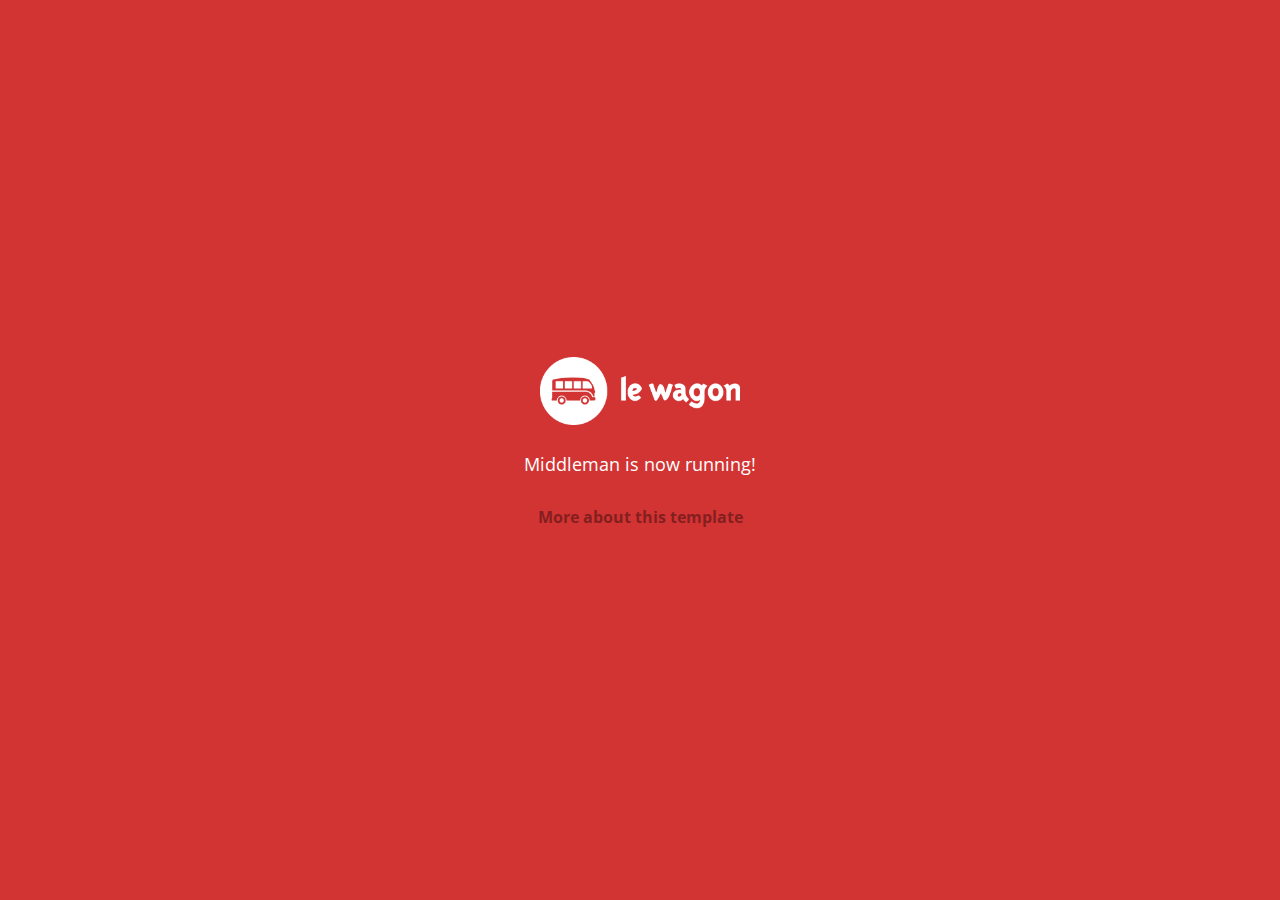
==== index.html @ 2810a313 "Automated commit at 2018-11-12 10:21:16 UTC by middleman-deploy 2.0.0-alpha" ====
<!doctype html>
<html>
  <head>
    <meta charset="utf-8">
    <meta http-equiv="x-ua-compatible" content="ie=edge">
    <meta name="viewport"
          content="width=device-width, initial-scale=1, shrink-to-fit=no">
    <!-- Use the title from a page's frontmatter if it has one -->
    <title>Le Wagon - Middleman</title>
    <link href="stylesheets/application-d8451641.css" rel="stylesheet" />
    <script src="javascripts/application-93de88c9.js"></script>
    <link href="images/favicon-f15af148.png" rel="icon" type="image/png" />
  </head>
  <body>
    <div id="home">
  <div class="home-content">
    <img src="images/logo-acc9c0ec.png" width="200" alt="Logo" />
    <p>
      Middleman is now running!
    </p>
    <p class="about">
      <a href="about.html">More about this template</a>
    </p>
  </div>
</div>

  </body>
</html>
---- stylesheets/application-d8451641.css ----
@import url("https://fonts.googleapis.com/css?family=Open+Sans:400,300,700|Raleway:400,100,300,700,500");/*!
 * Bootstrap v3.3.7 (http://getbootstrap.com)
 * Copyright 2011-2016 Twitter, Inc.
 * Licensed under MIT (https://github.com/twbs/bootstrap/blob/master/LICENSE)
 *//*! normalize.css v3.0.3 | MIT License | github.com/necolas/normalize.css */html{font-family:sans-serif;-ms-text-size-adjust:100%;-webkit-text-size-adjust:100%}body{margin:0}article,aside,details,figcaption,figure,footer,header,hgroup,main,menu,nav,section,summary{display:block}audio,canvas,progress,video{display:inline-block;vertical-align:baseline}audio:not([controls]){display:none;height:0}[hidden],template{display:none}a{background-color:transparent}a:active,a:hover{outline:0}abbr[title]{border-bottom:1px dotted}b,strong{font-weight:bold}dfn{font-style:italic}h1{font-size:2em;margin:0.67em 0}mark{background:#ff0;color:#000}small{font-size:80%}sub,sup{font-size:75%;line-height:0;position:relative;vertical-align:baseline}sup{top:-0.5em}sub{bottom:-0.25em}img{border:0}svg:not(:root){overflow:hidden}figure{margin:1em 40px}hr{-webkit-box-sizing:content-box;box-sizing:content-box;height:0}pre{overflow:auto}code,kbd,pre,samp{font-family:monospace, monospace;font-size:1em}button,input,optgroup,select,textarea{color:inherit;font:inherit;margin:0}button{overflow:visible}button,select{text-transform:none}button,html input[type="button"],input[type="reset"],input[type="submit"]{-webkit-appearance:button;cursor:pointer}button[disabled],html input[disabled]{cursor:default}button::-moz-focus-inner,input::-moz-focus-inner{border:0;padding:0}input{line-height:normal}input[type="checkbox"],input[type="radio"]{-webkit-box-sizing:border-box;box-sizing:border-box;padding:0}input[type="number"]::-webkit-inner-spin-button,input[type="number"]::-webkit-outer-spin-button{height:auto}input[type="search"]{-webkit-appearance:textfield;-webkit-box-sizing:content-box;box-sizing:content-box}input[type="search"]::-webkit-search-cancel-button,input[type="search"]::-webkit-search-decoration{-webkit-appearance:none}fieldset{border:1px solid #c0c0c0;margin:0 2px;padding:0.35em 0.625em 0.75em}legend{border:0;padding:0}textarea{overflow:auto}optgroup{font-weight:bold}table{border-collapse:collapse;border-spacing:0}td,th{padding:0}/*! Source: https://github.com/h5bp/html5-boilerplate/blob/master/src/css/main.css */@media print{*,*:before,*:after{background:transparent !important;color:#000 !important;-webkit-box-shadow:none !important;box-shadow:none !important;text-shadow:none !important}a,a:visited{text-decoration:underline}a[href]:after{content:" (" attr(href) ")"}abbr[title]:after{content:" (" attr(title) ")"}a[href^="#"]:after,a[href^="javascript:"]:after{content:""}pre,blockquote{border:1px solid #999;page-break-inside:avoid}thead{display:table-header-group}tr,img{page-break-inside:avoid}img{max-width:100% !important}p,h2,h3{orphans:3;widows:3}h2,h3{page-break-after:avoid}.navbar{display:none}.btn>.caret,.dropup>.btn>.caret{border-top-color:#000 !important}.label{border:1px solid #000}.table{border-collapse:collapse !important}.table td,.table th{background-color:#fff !important}.table-bordered th,.table-bordered td{border:1px solid #ddd !important}}@font-face{font-family:'Glyphicons Halflings';src:url("../assets/bootstrap/glyphicons-halflings-regular-86b6f62b.eot");src:url("../assets/bootstrap/glyphicons-halflings-regular-86b6f62b.eot?#iefix") format("embedded-opentype"),url("../assets/bootstrap/glyphicons-halflings-regular-ca35b697.woff2") format("woff2"),url("../assets/bootstrap/glyphicons-halflings-regular-278e49a8.woff") format("woff"),url("../assets/bootstrap/glyphicons-halflings-regular-44bc1850.ttf") format("truetype"),url("../assets/bootstrap/glyphicons-halflings-regular-de51a849.svg#glyphicons_halflingsregular") format("svg")}.glyphicon{position:relative;top:1px;display:inline-block;font-family:'Glyphicons Halflings';font-style:normal;font-weight:normal;line-height:1;-webkit-font-smoothing:antialiased;-moz-osx-font-smoothing:grayscale}.glyphicon-asterisk:before{content:"\002a"}.glyphicon-plus:before{content:"\002b"}.glyphicon-euro:before,.glyphicon-eur:before{content:"\20ac"}.glyphicon-minus:before{content:"\2212"}.glyphicon-cloud:before{content:"\2601"}.glyphicon-envelope:before{content:"\2709"}.glyphicon-pencil:before{content:"\270f"}.glyphicon-glass:before{content:"\e001"}.glyphicon-music:before{content:"\e002"}.glyphicon-search:before{content:"\e003"}.glyphicon-heart:before{content:"\e005"}.glyphicon-star:before{content:"\e006"}.glyphicon-star-empty:before{content:"\e007"}.glyphicon-user:before{content:"\e008"}.glyphicon-film:before{content:"\e009"}.glyphicon-th-large:before{content:"\e010"}.glyphicon-th:before{content:"\e011"}.glyphicon-th-list:before{content:"\e012"}.glyphicon-ok:before{content:"\e013"}.glyphicon-remove:before{content:"\e014"}.glyphicon-zoom-in:before{content:"\e015"}.glyphicon-zoom-out:before{content:"\e016"}.glyphicon-off:before{content:"\e017"}.glyphicon-signal:before{content:"\e018"}.glyphicon-cog:before{content:"\e019"}.glyphicon-trash:before{content:"\e020"}.glyphicon-home:before{content:"\e021"}.glyphicon-file:before{content:"\e022"}.glyphicon-time:before{content:"\e023"}.glyphicon-road:before{content:"\e024"}.glyphicon-download-alt:before{content:"\e025"}.glyphicon-download:before{content:"\e026"}.glyphicon-upload:before{content:"\e027"}.glyphicon-inbox:before{content:"\e028"}.glyphicon-play-circle:before{content:"\e029"}.glyphicon-repeat:before{content:"\e030"}.glyphicon-refresh:before{content:"\e031"}.glyphicon-list-alt:before{content:"\e032"}.glyphicon-lock:before{content:"\e033"}.glyphicon-flag:before{content:"\e034"}.glyphicon-headphones:before{content:"\e035"}.glyphicon-volume-off:before{content:"\e036"}.glyphicon-volume-down:before{content:"\e037"}.glyphicon-volume-up:before{content:"\e038"}.glyphicon-qrcode:before{content:"\e039"}.glyphicon-barcode:before{content:"\e040"}.glyphicon-tag:before{content:"\e041"}.glyphicon-tags:before{content:"\e042"}.glyphicon-book:before{content:"\e043"}.glyphicon-bookmark:before{content:"\e044"}.glyphicon-print:before{content:"\e045"}.glyphicon-camera:before{content:"\e046"}.glyphicon-font:before{content:"\e047"}.glyphicon-bold:before{content:"\e048"}.glyphicon-italic:before{content:"\e049"}.glyphicon-text-height:before{content:"\e050"}.glyphicon-text-width:before{content:"\e051"}.glyphicon-align-left:before{content:"\e052"}.glyphicon-align-center:before{content:"\e053"}.glyphicon-align-right:before{content:"\e054"}.glyphicon-align-justify:before{content:"\e055"}.glyphicon-list:before{content:"\e056"}.glyphicon-indent-left:before{content:"\e057"}.glyphicon-indent-right:before{content:"\e058"}.glyphicon-facetime-video:before{content:"\e059"}.glyphicon-picture:before{content:"\e060"}.glyphicon-map-marker:before{content:"\e062"}.glyphicon-adjust:before{content:"\e063"}.glyphicon-tint:before{content:"\e064"}.glyphicon-edit:before{content:"\e065"}.glyphicon-share:before{content:"\e066"}.glyphicon-check:before{content:"\e067"}.glyphicon-move:before{content:"\e068"}.glyphicon-step-backward:before{content:"\e069"}.glyphicon-fast-backward:before{content:"\e070"}.glyphicon-backward:before{content:"\e071"}.glyphicon-play:before{content:"\e072"}.glyphicon-pause:before{content:"\e073"}.glyphicon-stop:before{content:"\e074"}.glyphicon-forward:before{content:"\e075"}.glyphicon-fast-forward:before{content:"\e076"}.glyphicon-step-forward:before{content:"\e077"}.glyphicon-eject:before{content:"\e078"}.glyphicon-chevron-left:before{content:"\e079"}.glyphicon-chevron-right:before{content:"\e080"}.glyphicon-plus-sign:before{content:"\e081"}.glyphicon-minus-sign:before{content:"\e082"}.glyphicon-remove-sign:before{content:"\e083"}.glyphicon-ok-sign:before{content:"\e084"}.glyphicon-question-sign:before{content:"\e085"}.glyphicon-info-sign:before{content:"\e086"}.glyphicon-screenshot:before{content:"\e087"}.glyphicon-remove-circle:before{content:"\e088"}.glyphicon-ok-circle:before{content:"\e089"}.glyphicon-ban-circle:before{content:"\e090"}.glyphicon-arrow-left:before{content:"\e091"}.glyphicon-arrow-right:before{content:"\e092"}.glyphicon-arrow-up:before{content:"\e093"}.glyphicon-arrow-down:before{content:"\e094"}.glyphicon-share-alt:before{content:"\e095"}.glyphicon-resize-full:before{content:"\e096"}.glyphicon-resize-small:before{content:"\e097"}.glyphicon-exclamation-sign:before{content:"\e101"}.glyphicon-gift:before{content:"\e102"}.glyphicon-leaf:before{content:"\e103"}.glyphicon-fire:before{content:"\e104"}.glyphicon-eye-open:before{content:"\e105"}.glyphicon-eye-close:before{content:"\e106"}.glyphicon-warning-sign:before{content:"\e107"}.glyphicon-plane:before{content:"\e108"}.glyphicon-calendar:before{content:"\e109"}.glyphicon-random:before{content:"\e110"}.glyphicon-comment:before{content:"\e111"}.glyphicon-magnet:before{content:"\e112"}.glyphicon-chevron-up:before{content:"\e113"}.glyphicon-chevron-down:before{content:"\e114"}.glyphicon-retweet:before{content:"\e115"}.glyphicon-shopping-cart:before{content:"\e116"}.glyphicon-folder-close:before{content:"\e117"}.glyphicon-folder-open:before{content:"\e118"}.glyphicon-resize-vertical:before{content:"\e119"}.glyphicon-resize-horizontal:before{content:"\e120"}.glyphicon-hdd:before{content:"\e121"}.glyphicon-bullhorn:before{content:"\e122"}.glyphicon-bell:before{content:"\e123"}.glyphicon-certificate:before{content:"\e124"}.glyphicon-thumbs-up:before{content:"\e125"}.glyphicon-thumbs-down:before{content:"\e126"}.glyphicon-hand-right:before{content:"\e127"}.glyphicon-hand-left:before{content:"\e128"}.glyphicon-hand-up:before{content:"\e129"}.glyphicon-hand-down:before{content:"\e130"}.glyphicon-circle-arrow-right:before{content:"\e131"}.glyphicon-circle-arrow-left:before{content:"\e132"}.glyphicon-circle-arrow-up:before{content:"\e133"}.glyphicon-circle-arrow-down:before{content:"\e134"}.glyphicon-globe:before{content:"\e135"}.glyphicon-wrench:before{content:"\e136"}.glyphicon-tasks:before{content:"\e137"}.glyphicon-filter:before{content:"\e138"}.glyphicon-briefcase:before{content:"\e139"}.glyphicon-fullscreen:before{content:"\e140"}.glyphicon-dashboard:before{content:"\e141"}.glyphicon-paperclip:before{content:"\e142"}.glyphicon-heart-empty:before{content:"\e143"}.glyphicon-link:before{content:"\e144"}.glyphicon-phone:before{content:"\e145"}.glyphicon-pushpin:before{content:"\e146"}.glyphicon-usd:before{content:"\e148"}.glyphicon-gbp:before{content:"\e149"}.glyphicon-sort:before{content:"\e150"}.glyphicon-sort-by-alphabet:before{content:"\e151"}.glyphicon-sort-by-alphabet-alt:before{content:"\e152"}.glyphicon-sort-by-order:before{content:"\e153"}.glyphicon-sort-by-order-alt:before{content:"\e154"}.glyphicon-sort-by-attributes:before{content:"\e155"}.glyphicon-sort-by-attributes-alt:before{content:"\e156"}.glyphicon-unchecked:before{content:"\e157"}.glyphicon-expand:before{content:"\e158"}.glyphicon-collapse-down:before{content:"\e159"}.glyphicon-collapse-up:before{content:"\e160"}.glyphicon-log-in:before{content:"\e161"}.glyphicon-flash:before{content:"\e162"}.glyphicon-log-out:before{content:"\e163"}.glyphicon-new-window:before{content:"\e164"}.glyphicon-record:before{content:"\e165"}.glyphicon-save:before{content:"\e166"}.glyphicon-open:before{content:"\e167"}.glyphicon-saved:before{content:"\e168"}.glyphicon-import:before{content:"\e169"}.glyphicon-export:before{content:"\e170"}.glyphicon-send:before{content:"\e171"}.glyphicon-floppy-disk:before{content:"\e172"}.glyphicon-floppy-saved:before{content:"\e173"}.glyphicon-floppy-remove:before{content:"\e174"}.glyphicon-floppy-save:before{content:"\e175"}.glyphicon-floppy-open:before{content:"\e176"}.glyphicon-credit-card:before{content:"\e177"}.glyphicon-transfer:before{content:"\e178"}.glyphicon-cutlery:before{content:"\e179"}.glyphicon-header:before{content:"\e180"}.glyphicon-compressed:before{content:"\e181"}.glyphicon-earphone:before{content:"\e182"}.glyphicon-phone-alt:before{content:"\e183"}.glyphicon-tower:before{content:"\e184"}.glyphicon-stats:before{content:"\e185"}.glyphicon-sd-video:before{content:"\e186"}.glyphicon-hd-video:before{content:"\e187"}.glyphicon-subtitles:before{content:"\e188"}.glyphicon-sound-stereo:before{content:"\e189"}.glyphicon-sound-dolby:before{content:"\e190"}.glyphicon-sound-5-1:before{content:"\e191"}.glyphicon-sound-6-1:before{content:"\e192"}.glyphicon-sound-7-1:before{content:"\e193"}.glyphicon-copyright-mark:before{content:"\e194"}.glyphicon-registration-mark:before{content:"\e195"}.glyphicon-cloud-download:before{content:"\e197"}.glyphicon-cloud-upload:before{content:"\e198"}.glyphicon-tree-conifer:before{content:"\e199"}.glyphicon-tree-deciduous:before{content:"\e200"}.glyphicon-cd:before{content:"\e201"}.glyphicon-save-file:before{content:"\e202"}.glyphicon-open-file:before{content:"\e203"}.glyphicon-level-up:before{content:"\e204"}.glyphicon-copy:before{content:"\e205"}.glyphicon-paste:before{content:"\e206"}.glyphicon-alert:before{content:"\e209"}.glyphicon-equalizer:before{content:"\e210"}.glyphicon-king:before{content:"\e211"}.glyphicon-queen:before{content:"\e212"}.glyphicon-pawn:before{content:"\e213"}.glyphicon-bishop:before{content:"\e214"}.glyphicon-knight:before{content:"\e215"}.glyphicon-baby-formula:before{content:"\e216"}.glyphicon-tent:before{content:"\26fa"}.glyphicon-blackboard:before{content:"\e218"}.glyphicon-bed:before{content:"\e219"}.glyphicon-apple:before{content:"\f8ff"}.glyphicon-erase:before{content:"\e221"}.glyphicon-hourglass:before{content:"\231b"}.glyphicon-lamp:before{content:"\e223"}.glyphicon-duplicate:before{content:"\e224"}.glyphicon-piggy-bank:before{content:"\e225"}.glyphicon-scissors:before{content:"\e226"}.glyphicon-bitcoin:before{content:"\e227"}.glyphicon-btc:before{content:"\e227"}.glyphicon-xbt:before{content:"\e227"}.glyphicon-yen:before{content:"\00a5"}.glyphicon-jpy:before{content:"\00a5"}.glyphicon-ruble:before{content:"\20bd"}.glyphicon-rub:before{content:"\20bd"}.glyphicon-scale:before{content:"\e230"}.glyphicon-ice-lolly:before{content:"\e231"}.glyphicon-ice-lolly-tasted:before{content:"\e232"}.glyphicon-education:before{content:"\e233"}.glyphicon-option-horizontal:before{content:"\e234"}.glyphicon-option-vertical:before{content:"\e235"}.glyphicon-menu-hamburger:before{content:"\e236"}.glyphicon-modal-window:before{content:"\e237"}.glyphicon-oil:before{content:"\e238"}.glyphicon-grain:before{content:"\e239"}.glyphicon-sunglasses:before{content:"\e240"}.glyphicon-text-size:before{content:"\e241"}.glyphicon-text-color:before{content:"\e242"}.glyphicon-text-background:before{content:"\e243"}.glyphicon-object-align-top:before{content:"\e244"}.glyphicon-object-align-bottom:before{content:"\e245"}.glyphicon-object-align-horizontal:before{content:"\e246"}.glyphicon-object-align-left:before{content:"\e247"}.glyphicon-object-align-vertical:before{content:"\e248"}.glyphicon-object-align-right:before{content:"\e249"}.glyphicon-triangle-right:before{content:"\e250"}.glyphicon-triangle-left:before{content:"\e251"}.glyphicon-triangle-bottom:before{content:"\e252"}.glyphicon-triangle-top:before{content:"\e253"}.glyphicon-console:before{content:"\e254"}.glyphicon-superscript:before{content:"\e255"}.glyphicon-subscript:before{content:"\e256"}.glyphicon-menu-left:before{content:"\e257"}.glyphicon-menu-right:before{content:"\e258"}.glyphicon-menu-down:before{content:"\e259"}.glyphicon-menu-up:before{content:"\e260"}*{-webkit-box-sizing:border-box;box-sizing:border-box}*:before,*:after{-webkit-box-sizing:border-box;box-sizing:border-box}html{font-size:10px;-webkit-tap-highlight-color:transparent}body{font-family:"Open Sans", "Helvetica", "sans-serif";font-size:18px;line-height:1.42857143;color:#333333;background-color:#F4F4F4}input,button,select,textarea{font-family:inherit;font-size:inherit;line-height:inherit}a{color:#469AE0;text-decoration:none}a:hover,a:focus{color:#1f74ba;text-decoration:underline}a:focus{outline:5px auto -webkit-focus-ring-color;outline-offset:-2px}figure{margin:0}img{vertical-align:middle}.img-responsive{display:block;max-width:100%;height:auto}.img-rounded{border-radius:2px}.img-thumbnail{padding:4px;line-height:1.42857143;background-color:#F4F4F4;border:1px solid #ddd;border-radius:2px;-webkit-transition:all 0.2s ease-in-out;transition:all 0.2s ease-in-out;display:inline-block;max-width:100%;height:auto}.img-circle{border-radius:50%}hr{margin-top:25px;margin-bottom:25px;border:0;border-top:1px solid #eeeeee}.sr-only{position:absolute;width:1px;height:1px;margin:-1px;padding:0;overflow:hidden;clip:rect(0, 0, 0, 0);border:0}.sr-only-focusable:active,.sr-only-focusable:focus{position:static;width:auto;height:auto;margin:0;overflow:visible;clip:auto}[role="button"]{cursor:pointer}h1,h2,h3,h4,h5,h6,.h1,.h2,.h3,.h4,.h5,.h6{font-family:"Raleway", "Helvetica", "sans-serif";font-weight:500;line-height:1.1;color:inherit}h1 small,h1 .small,h2 small,h2 .small,h3 small,h3 .small,h4 small,h4 .small,h5 small,h5 .small,h6 small,h6 .small,.h1 small,.h1 .small,.h2 small,.h2 .small,.h3 small,.h3 .small,.h4 small,.h4 .small,.h5 small,.h5 .small,.h6 small,.h6 .small{font-weight:normal;line-height:1;color:#777777}h1,.h1,h2,.h2,h3,.h3{margin-top:25px;margin-bottom:12.5px}h1 small,h1 .small,.h1 small,.h1 .small,h2 small,h2 .small,.h2 small,.h2 .small,h3 small,h3 .small,.h3 small,.h3 .small{font-size:65%}h4,.h4,h5,.h5,h6,.h6{margin-top:12.5px;margin-bottom:12.5px}h4 small,h4 .small,.h4 small,.h4 .small,h5 small,h5 .small,.h5 small,.h5 .small,h6 small,h6 .small,.h6 small,.h6 .small{font-size:75%}h1,.h1{font-size:46px}h2,.h2{font-size:38px}h3,.h3{font-size:31px}h4,.h4{font-size:23px}h5,.h5{font-size:18px}h6,.h6{font-size:16px}p{margin:0 0 12.5px}.lead{margin-bottom:25px;font-size:20px;font-weight:300;line-height:1.4}@media (min-width: 768px){.lead{font-size:27px}}small,.small{font-size:88%}mark,.mark{background-color:#fcf8e3;padding:.2em}.text-left{text-align:left}.text-right{text-align:right}.text-center{text-align:center}.text-justify{text-align:justify}.text-nowrap{white-space:nowrap}.text-lowercase{text-transform:lowercase}.text-uppercase,.initialism{text-transform:uppercase}.text-capitalize{text-transform:capitalize}.text-muted{color:#777777}.text-primary{color:#469AE0}a.text-primary:hover,a.text-primary:focus{color:#2381d0}.text-success{color:#3c763d}a.text-success:hover,a.text-success:focus{color:#2b542c}.text-info{color:#31708f}a.text-info:hover,a.text-info:focus{color:#245269}.text-warning{color:#8a6d3b}a.text-warning:hover,a.text-warning:focus{color:#66512c}.text-danger{color:#a94442}a.text-danger:hover,a.text-danger:focus{color:#843534}.bg-primary{color:#fff}.bg-primary{background-color:#469AE0}a.bg-primary:hover,a.bg-primary:focus{background-color:#2381d0}.bg-success{background-color:#dff0d8}a.bg-success:hover,a.bg-success:focus{background-color:#c1e2b3}.bg-info{background-color:#d9edf7}a.bg-info:hover,a.bg-info:focus{background-color:#afd9ee}.bg-warning{background-color:#fcf8e3}a.bg-warning:hover,a.bg-warning:focus{background-color:#f7ecb5}.bg-danger{background-color:#f2dede}a.bg-danger:hover,a.bg-danger:focus{background-color:#e4b9b9}.page-header{padding-bottom:11.5px;margin:50px 0 25px;border-bottom:1px solid #eeeeee}ul,ol{margin-top:0;margin-bottom:12.5px}ul ul,ul ol,ol ul,ol ol{margin-bottom:0}.list-unstyled{padding-left:0;list-style:none}.list-inline{padding-left:0;list-style:none;margin-left:-5px}.list-inline>li{display:inline-block;padding-left:5px;padding-right:5px}dl{margin-top:0;margin-bottom:25px}dt,dd{line-height:1.42857143}dt{font-weight:bold}dd{margin-left:0}.dl-horizontal dd:before,.dl-horizontal dd:after{content:" ";display:table}.dl-horizontal dd:after{clear:both}@media (min-width: 768px){.dl-horizontal dt{float:left;width:160px;clear:left;text-align:right;overflow:hidden;text-overflow:ellipsis;white-space:nowrap}.dl-horizontal dd{margin-left:180px}}abbr[title],abbr[data-original-title]{cursor:help;border-bottom:1px dotted #777777}.initialism{font-size:90%}blockquote{padding:12.5px 25px;margin:0 0 25px;font-size:22.5px;border-left:5px solid #eeeeee}blockquote p:last-child,blockquote ul:last-child,blockquote ol:last-child{margin-bottom:0}blockquote footer,blockquote small,blockquote .small{display:block;font-size:80%;line-height:1.42857143;color:#777777}blockquote footer:before,blockquote small:before,blockquote .small:before{content:'\2014 \00A0'}.blockquote-reverse,blockquote.pull-right{padding-right:15px;padding-left:0;border-right:5px solid #eeeeee;border-left:0;text-align:right}.blockquote-reverse footer:before,.blockquote-reverse small:before,.blockquote-reverse .small:before,blockquote.pull-right footer:before,blockquote.pull-right small:before,blockquote.pull-right .small:before{content:''}.blockquote-reverse footer:after,.blockquote-reverse small:after,.blockquote-reverse .small:after,blockquote.pull-right footer:after,blockquote.pull-right small:after,blockquote.pull-right .small:after{content:'\00A0 \2014'}address{margin-bottom:25px;font-style:normal;line-height:1.42857143}code,kbd,pre,samp{font-family:Menlo, Monaco, Consolas, "Courier New", monospace}code{padding:2px 4px;font-size:90%;color:#c7254e;background-color:#f9f2f4;border-radius:2px}kbd{padding:2px 4px;font-size:90%;color:#fff;background-color:#333;border-radius:2px;-webkit-box-shadow:inset 0 -1px 0 rgba(0,0,0,0.25);box-shadow:inset 0 -1px 0 rgba(0,0,0,0.25)}kbd kbd{padding:0;font-size:100%;font-weight:bold;-webkit-box-shadow:none;box-shadow:none}pre{display:block;padding:12px;margin:0 0 12.5px;font-size:17px;line-height:1.42857143;word-break:break-all;word-wrap:break-word;color:#333333;background-color:#f5f5f5;border:1px solid #ccc;border-radius:2px}pre code{padding:0;font-size:inherit;color:inherit;white-space:pre-wrap;background-color:transparent;border-radius:0}.pre-scrollable{max-height:340px;overflow-y:scroll}.container{margin-right:auto;margin-left:auto;padding-left:15px;padding-right:15px}.container:before,.container:after{content:" ";display:table}.container:after{clear:both}@media (min-width: 768px){.container{width:750px}}@media (min-width: 992px){.container{width:970px}}@media (min-width: 1200px){.container{width:1170px}}.container-fluid{margin-right:auto;margin-left:auto;padding-left:15px;padding-right:15px}.container-fluid:before,.container-fluid:after{content:" ";display:table}.container-fluid:after{clear:both}.row{margin-left:-15px;margin-right:-15px}.row:before,.row:after{content:" ";display:table}.row:after{clear:both}.col-xs-1,.col-sm-1,.col-md-1,.col-lg-1,.col-xs-2,.col-sm-2,.col-md-2,.col-lg-2,.col-xs-3,.col-sm-3,.col-md-3,.col-lg-3,.col-xs-4,.col-sm-4,.col-md-4,.col-lg-4,.col-xs-5,.col-sm-5,.col-md-5,.col-lg-5,.col-xs-6,.col-sm-6,.col-md-6,.col-lg-6,.col-xs-7,.col-sm-7,.col-md-7,.col-lg-7,.col-xs-8,.col-sm-8,.col-md-8,.col-lg-8,.col-xs-9,.col-sm-9,.col-md-9,.col-lg-9,.col-xs-10,.col-sm-10,.col-md-10,.col-lg-10,.col-xs-11,.col-sm-11,.col-md-11,.col-lg-11,.col-xs-12,.col-sm-12,.col-md-12,.col-lg-12{position:relative;min-height:1px;padding-left:15px;padding-right:15px}.col-xs-1,.col-xs-2,.col-xs-3,.col-xs-4,.col-xs-5,.col-xs-6,.col-xs-7,.col-xs-8,.col-xs-9,.col-xs-10,.col-xs-11,.col-xs-12{float:left}.col-xs-1{width:8.33333333%}.col-xs-2{width:16.66666667%}.col-xs-3{width:25%}.col-xs-4{width:33.33333333%}.col-xs-5{width:41.66666667%}.col-xs-6{width:50%}.col-xs-7{width:58.33333333%}.col-xs-8{width:66.66666667%}.col-xs-9{width:75%}.col-xs-10{width:83.33333333%}.col-xs-11{width:91.66666667%}.col-xs-12{width:100%}.col-xs-pull-0{right:auto}.col-xs-pull-1{right:8.33333333%}.col-xs-pull-2{right:16.66666667%}.col-xs-pull-3{right:25%}.col-xs-pull-4{right:33.33333333%}.col-xs-pull-5{right:41.66666667%}.col-xs-pull-6{right:50%}.col-xs-pull-7{right:58.33333333%}.col-xs-pull-8{right:66.66666667%}.col-xs-pull-9{right:75%}.col-xs-pull-10{right:83.33333333%}.col-xs-pull-11{right:91.66666667%}.col-xs-pull-12{right:100%}.col-xs-push-0{left:auto}.col-xs-push-1{left:8.33333333%}.col-xs-push-2{left:16.66666667%}.col-xs-push-3{left:25%}.col-xs-push-4{left:33.33333333%}.col-xs-push-5{left:41.66666667%}.col-xs-push-6{left:50%}.col-xs-push-7{left:58.33333333%}.col-xs-push-8{left:66.66666667%}.col-xs-push-9{left:75%}.col-xs-push-10{left:83.33333333%}.col-xs-push-11{left:91.66666667%}.col-xs-push-12{left:100%}.col-xs-offset-0{margin-left:0%}.col-xs-offset-1{margin-left:8.33333333%}.col-xs-offset-2{margin-left:16.66666667%}.col-xs-offset-3{margin-left:25%}.col-xs-offset-4{margin-left:33.33333333%}.col-xs-offset-5{margin-left:41.66666667%}.col-xs-offset-6{margin-left:50%}.col-xs-offset-7{margin-left:58.33333333%}.col-xs-offset-8{margin-left:66.66666667%}.col-xs-offset-9{margin-left:75%}.col-xs-offset-10{margin-left:83.33333333%}.col-xs-offset-11{margin-left:91.66666667%}.col-xs-offset-12{margin-left:100%}@media (min-width: 768px){.col-sm-1,.col-sm-2,.col-sm-3,.col-sm-4,.col-sm-5,.col-sm-6,.col-sm-7,.col-sm-8,.col-sm-9,.col-sm-10,.col-sm-11,.col-sm-12{float:left}.col-sm-1{width:8.33333333%}.col-sm-2{width:16.66666667%}.col-sm-3{width:25%}.col-sm-4{width:33.33333333%}.col-sm-5{width:41.66666667%}.col-sm-6{width:50%}.col-sm-7{width:58.33333333%}.col-sm-8{width:66.66666667%}.col-sm-9{width:75%}.col-sm-10{width:83.33333333%}.col-sm-11{width:91.66666667%}.col-sm-12{width:100%}.col-sm-pull-0{right:auto}.col-sm-pull-1{right:8.33333333%}.col-sm-pull-2{right:16.66666667%}.col-sm-pull-3{right:25%}.col-sm-pull-4{right:33.33333333%}.col-sm-pull-5{right:41.66666667%}.col-sm-pull-6{right:50%}.col-sm-pull-7{right:58.33333333%}.col-sm-pull-8{right:66.66666667%}.col-sm-pull-9{right:75%}.col-sm-pull-10{right:83.33333333%}.col-sm-pull-11{right:91.66666667%}.col-sm-pull-12{right:100%}.col-sm-push-0{left:auto}.col-sm-push-1{left:8.33333333%}.col-sm-push-2{left:16.66666667%}.col-sm-push-3{left:25%}.col-sm-push-4{left:33.33333333%}.col-sm-push-5{left:41.66666667%}.col-sm-push-6{left:50%}.col-sm-push-7{left:58.33333333%}.col-sm-push-8{left:66.66666667%}.col-sm-push-9{left:75%}.col-sm-push-10{left:83.33333333%}.col-sm-push-11{left:91.66666667%}.col-sm-push-12{left:100%}.col-sm-offset-0{margin-left:0%}.col-sm-offset-1{margin-left:8.33333333%}.col-sm-offset-2{margin-left:16.66666667%}.col-sm-offset-3{margin-left:25%}.col-sm-offset-4{margin-left:33.33333333%}.col-sm-offset-5{margin-left:41.66666667%}.col-sm-offset-6{margin-left:50%}.col-sm-offset-7{margin-left:58.33333333%}.col-sm-offset-8{margin-left:66.66666667%}.col-sm-offset-9{margin-left:75%}.col-sm-offset-10{margin-left:83.33333333%}.col-sm-offset-11{margin-left:91.66666667%}.col-sm-offset-12{margin-left:100%}}@media (min-width: 992px){.col-md-1,.col-md-2,.col-md-3,.col-md-4,.col-md-5,.col-md-6,.col-md-7,.col-md-8,.col-md-9,.col-md-10,.col-md-11,.col-md-12{float:left}.col-md-1{width:8.33333333%}.col-md-2{width:16.66666667%}.col-md-3{width:25%}.col-md-4{width:33.33333333%}.col-md-5{width:41.66666667%}.col-md-6{width:50%}.col-md-7{width:58.33333333%}.col-md-8{width:66.66666667%}.col-md-9{width:75%}.col-md-10{width:83.33333333%}.col-md-11{width:91.66666667%}.col-md-12{width:100%}.col-md-pull-0{right:auto}.col-md-pull-1{right:8.33333333%}.col-md-pull-2{right:16.66666667%}.col-md-pull-3{right:25%}.col-md-pull-4{right:33.33333333%}.col-md-pull-5{right:41.66666667%}.col-md-pull-6{right:50%}.col-md-pull-7{right:58.33333333%}.col-md-pull-8{right:66.66666667%}.col-md-pull-9{right:75%}.col-md-pull-10{right:83.33333333%}.col-md-pull-11{right:91.66666667%}.col-md-pull-12{right:100%}.col-md-push-0{left:auto}.col-md-push-1{left:8.33333333%}.col-md-push-2{left:16.66666667%}.col-md-push-3{left:25%}.col-md-push-4{left:33.33333333%}.col-md-push-5{left:41.66666667%}.col-md-push-6{left:50%}.col-md-push-7{left:58.33333333%}.col-md-push-8{left:66.66666667%}.col-md-push-9{left:75%}.col-md-push-10{left:83.33333333%}.col-md-push-11{left:91.66666667%}.col-md-push-12{left:100%}.col-md-offset-0{margin-left:0%}.col-md-offset-1{margin-left:8.33333333%}.col-md-offset-2{margin-left:16.66666667%}.col-md-offset-3{margin-left:25%}.col-md-offset-4{margin-left:33.33333333%}.col-md-offset-5{margin-left:41.66666667%}.col-md-offset-6{margin-left:50%}.col-md-offset-7{margin-left:58.33333333%}.col-md-offset-8{margin-left:66.66666667%}.col-md-offset-9{margin-left:75%}.col-md-offset-10{margin-left:83.33333333%}.col-md-offset-11{margin-left:91.66666667%}.col-md-offset-12{margin-left:100%}}@media (min-width: 1200px){.col-lg-1,.col-lg-2,.col-lg-3,.col-lg-4,.col-lg-5,.col-lg-6,.col-lg-7,.col-lg-8,.col-lg-9,.col-lg-10,.col-lg-11,.col-lg-12{float:left}.col-lg-1{width:8.33333333%}.col-lg-2{width:16.66666667%}.col-lg-3{width:25%}.col-lg-4{width:33.33333333%}.col-lg-5{width:41.66666667%}.col-lg-6{width:50%}.col-lg-7{width:58.33333333%}.col-lg-8{width:66.66666667%}.col-lg-9{width:75%}.col-lg-10{width:83.33333333%}.col-lg-11{width:91.66666667%}.col-lg-12{width:100%}.col-lg-pull-0{right:auto}.col-lg-pull-1{right:8.33333333%}.col-lg-pull-2{right:16.66666667%}.col-lg-pull-3{right:25%}.col-lg-pull-4{right:33.33333333%}.col-lg-pull-5{right:41.66666667%}.col-lg-pull-6{right:50%}.col-lg-pull-7{right:58.33333333%}.col-lg-pull-8{right:66.66666667%}.col-lg-pull-9{right:75%}.col-lg-pull-10{right:83.33333333%}.col-lg-pull-11{right:91.66666667%}.col-lg-pull-12{right:100%}.col-lg-push-0{left:auto}.col-lg-push-1{left:8.33333333%}.col-lg-push-2{left:16.66666667%}.col-lg-push-3{left:25%}.col-lg-push-4{left:33.33333333%}.col-lg-push-5{left:41.66666667%}.col-lg-push-6{left:50%}.col-lg-push-7{left:58.33333333%}.col-lg-push-8{left:66.66666667%}.col-lg-push-9{left:75%}.col-lg-push-10{left:83.33333333%}.col-lg-push-11{left:91.66666667%}.col-lg-push-12{left:100%}.col-lg-offset-0{margin-left:0%}.col-lg-offset-1{margin-left:8.33333333%}.col-lg-offset-2{margin-left:16.66666667%}.col-lg-offset-3{margin-left:25%}.col-lg-offset-4{margin-left:33.33333333%}.col-lg-offset-5{margin-left:41.66666667%}.col-lg-offset-6{margin-left:50%}.col-lg-offset-7{margin-left:58.33333333%}.col-lg-offset-8{margin-left:66.66666667%}.col-lg-offset-9{margin-left:75%}.col-lg-offset-10{margin-left:83.33333333%}.col-lg-offset-11{margin-left:91.66666667%}.col-lg-offset-12{margin-left:100%}}table{background-color:transparent}caption{padding-top:8px;padding-bottom:8px;color:#777777;text-align:left}th{text-align:left}.table{width:100%;max-width:100%;margin-bottom:25px}.table>thead>tr>th,.table>thead>tr>td,.table>tbody>tr>th,.table>tbody>tr>td,.table>tfoot>tr>th,.table>tfoot>tr>td{padding:8px;line-height:1.42857143;vertical-align:top;border-top:1px solid #ddd}.table>thead>tr>th{vertical-align:bottom;border-bottom:2px solid #ddd}.table>caption+thead>tr:first-child>th,.table>caption+thead>tr:first-child>td,.table>colgroup+thead>tr:first-child>th,.table>colgroup+thead>tr:first-child>td,.table>thead:first-child>tr:first-child>th,.table>thead:first-child>tr:first-child>td{border-top:0}.table>tbody+tbody{border-top:2px solid #ddd}.table .table{background-color:#F4F4F4}.table-condensed>thead>tr>th,.table-condensed>thead>tr>td,.table-condensed>tbody>tr>th,.table-condensed>tbody>tr>td,.table-condensed>tfoot>tr>th,.table-condensed>tfoot>tr>td{padding:5px}.table-bordered{border:1px solid #ddd}.table-bordered>thead>tr>th,.table-bordered>thead>tr>td,.table-bordered>tbody>tr>th,.table-bordered>tbody>tr>td,.table-bordered>tfoot>tr>th,.table-bordered>tfoot>tr>td{border:1px solid #ddd}.table-bordered>thead>tr>th,.table-bordered>thead>tr>td{border-bottom-width:2px}.table-striped>tbody>tr:nth-of-type(odd){background-color:#f9f9f9}.table-hover>tbody>tr:hover{background-color:#f5f5f5}table col[class*="col-"]{position:static;float:none;display:table-column}table td[class*="col-"],table th[class*="col-"]{position:static;float:none;display:table-cell}.table>thead>tr>td.active,.table>thead>tr>th.active,.table>thead>tr.active>td,.table>thead>tr.active>th,.table>tbody>tr>td.active,.table>tbody>tr>th.active,.table>tbody>tr.active>td,.table>tbody>tr.active>th,.table>tfoot>tr>td.active,.table>tfoot>tr>th.active,.table>tfoot>tr.active>td,.table>tfoot>tr.active>th{background-color:#f5f5f5}.table-hover>tbody>tr>td.active:hover,.table-hover>tbody>tr>th.active:hover,.table-hover>tbody>tr.active:hover>td,.table-hover>tbody>tr:hover>.active,.table-hover>tbody>tr.active:hover>th{background-color:#e8e8e8}.table>thead>tr>td.success,.table>thead>tr>th.success,.table>thead>tr.success>td,.table>thead>tr.success>th,.table>tbody>tr>td.success,.table>tbody>tr>th.success,.table>tbody>tr.success>td,.table>tbody>tr.success>th,.table>tfoot>tr>td.success,.table>tfoot>tr>th.success,.table>tfoot>tr.success>td,.table>tfoot>tr.success>th{background-color:#dff0d8}.table-hover>tbody>tr>td.success:hover,.table-hover>tbody>tr>th.success:hover,.table-hover>tbody>tr.success:hover>td,.table-hover>tbody>tr:hover>.success,.table-hover>tbody>tr.success:hover>th{background-color:#d0e9c6}.table>thead>tr>td.info,.table>thead>tr>th.info,.table>thead>tr.info>td,.table>thead>tr.info>th,.table>tbody>tr>td.info,.table>tbody>tr>th.info,.table>tbody>tr.info>td,.table>tbody>tr.info>th,.table>tfoot>tr>td.info,.table>tfoot>tr>th.info,.table>tfoot>tr.info>td,.table>tfoot>tr.info>th{background-color:#d9edf7}.table-hover>tbody>tr>td.info:hover,.table-hover>tbody>tr>th.info:hover,.table-hover>tbody>tr.info:hover>td,.table-hover>tbody>tr:hover>.info,.table-hover>tbody>tr.info:hover>th{background-color:#c4e3f3}.table>thead>tr>td.warning,.table>thead>tr>th.warning,.table>thead>tr.warning>td,.table>thead>tr.warning>th,.table>tbody>tr>td.warning,.table>tbody>tr>th.warning,.table>tbody>tr.warning>td,.table>tbody>tr.warning>th,.table>tfoot>tr>td.warning,.table>tfoot>tr>th.warning,.table>tfoot>tr.warning>td,.table>tfoot>tr.warning>th{background-color:#fcf8e3}.table-hover>tbody>tr>td.warning:hover,.table-hover>tbody>tr>th.warning:hover,.table-hover>tbody>tr.warning:hover>td,.table-hover>tbody>tr:hover>.warning,.table-hover>tbody>tr.warning:hover>th{background-color:#faf2cc}.table>thead>tr>td.danger,.table>thead>tr>th.danger,.table>thead>tr.danger>td,.table>thead>tr.danger>th,.table>tbody>tr>td.danger,.table>tbody>tr>th.danger,.table>tbody>tr.danger>td,.table>tbody>tr.danger>th,.table>tfoot>tr>td.danger,.table>tfoot>tr>th.danger,.table>tfoot>tr.danger>td,.table>tfoot>tr.danger>th{background-color:#f2dede}.table-hover>tbody>tr>td.danger:hover,.table-hover>tbody>tr>th.danger:hover,.table-hover>tbody>tr.danger:hover>td,.table-hover>tbody>tr:hover>.danger,.table-hover>tbody>tr.danger:hover>th{background-color:#ebcccc}.table-responsive{overflow-x:auto;min-height:0.01%}@media screen and (max-width: 767px){.table-responsive{width:100%;margin-bottom:18.75px;overflow-y:hidden;-ms-overflow-style:-ms-autohiding-scrollbar;border:1px solid #ddd}.table-responsive>.table{margin-bottom:0}.table-responsive>.table>thead>tr>th,.table-responsive>.table>thead>tr>td,.table-responsive>.table>tbody>tr>th,.table-responsive>.table>tbody>tr>td,.table-responsive>.table>tfoot>tr>th,.table-responsive>.table>tfoot>tr>td{white-space:nowrap}.table-responsive>.table-bordered{border:0}.table-responsive>.table-bordered>thead>tr>th:first-child,.table-responsive>.table-bordered>thead>tr>td:first-child,.table-responsive>.table-bordered>tbody>tr>th:first-child,.table-responsive>.table-bordered>tbody>tr>td:first-child,.table-responsive>.table-bordered>tfoot>tr>th:first-child,.table-responsive>.table-bordered>tfoot>tr>td:first-child{border-left:0}.table-responsive>.table-bordered>thead>tr>th:last-child,.table-responsive>.table-bordered>thead>tr>td:last-child,.table-responsive>.table-bordered>tbody>tr>th:last-child,.table-responsive>.table-bordered>tbody>tr>td:last-child,.table-responsive>.table-bordered>tfoot>tr>th:last-child,.table-responsive>.table-bordered>tfoot>tr>td:last-child{border-right:0}.table-responsive>.table-bordered>tbody>tr:last-child>th,.table-responsive>.table-bordered>tbody>tr:last-child>td,.table-responsive>.table-bordered>tfoot>tr:last-child>th,.table-responsive>.table-bordered>tfoot>tr:last-child>td{border-bottom:0}}fieldset{padding:0;margin:0;border:0;min-width:0}legend{display:block;width:100%;padding:0;margin-bottom:25px;font-size:27px;line-height:inherit;color:#333333;border:0;border-bottom:1px solid #e5e5e5}label{display:inline-block;max-width:100%;margin-bottom:5px;font-weight:bold}input[type="search"]{-webkit-box-sizing:border-box;box-sizing:border-box}input[type="radio"],input[type="checkbox"]{margin:4px 0 0;margin-top:1px \9;line-height:normal}input[type="file"]{display:block}input[type="range"]{display:block;width:100%}select[multiple],select[size]{height:auto}input[type="file"]:focus,input[type="radio"]:focus,input[type="checkbox"]:focus{outline:5px auto -webkit-focus-ring-color;outline-offset:-2px}output{display:block;padding-top:7px;font-size:18px;line-height:1.42857143;color:#000000}.form-control{display:block;width:100%;height:39px;padding:6px 12px;font-size:18px;line-height:1.42857143;color:#000000;background-color:#fff;background-image:none;border:1px solid #ccc;border-radius:2px;-webkit-box-shadow:inset 0 1px 1px rgba(0,0,0,0.075);box-shadow:inset 0 1px 1px rgba(0,0,0,0.075);-webkit-transition:border-color ease-in-out 0.15s, box-shadow ease-in-out 0.15s;-webkit-transition:border-color ease-in-out 0.15s, -webkit-box-shadow ease-in-out 0.15s;transition:border-color ease-in-out 0.15s, -webkit-box-shadow ease-in-out 0.15s;transition:border-color ease-in-out 0.15s, box-shadow ease-in-out 0.15s;transition:border-color ease-in-out 0.15s, box-shadow ease-in-out 0.15s, -webkit-box-shadow ease-in-out 0.15s}.form-control:focus{border-color:#66afe9;outline:0;-webkit-box-shadow:inset 0 1px 1px rgba(0,0,0,0.075),0 0 8px rgba(102,175,233,0.6);box-shadow:inset 0 1px 1px rgba(0,0,0,0.075),0 0 8px rgba(102,175,233,0.6)}.form-control::-moz-placeholder{color:#999;opacity:1}.form-control:-ms-input-placeholder{color:#999}.form-control::-webkit-input-placeholder{color:#999}.form-control::-ms-expand{border:0;background-color:transparent}.form-control[disabled],.form-control[readonly],fieldset[disabled] .form-control{background-color:#eeeeee;opacity:1}.form-control[disabled],fieldset[disabled] .form-control{cursor:not-allowed}textarea.form-control{height:auto}input[type="search"]{-webkit-appearance:none}@media screen and (-webkit-min-device-pixel-ratio: 0){input[type="date"].form-control,input[type="time"].form-control,input[type="datetime-local"].form-control,input[type="month"].form-control{line-height:39px}input[type="date"].input-sm,.input-group-sm>input[type="date"].form-control,.input-group-sm>input[type="date"].input-group-addon,.input-group-sm>.input-group-btn>input[type="date"].btn,.input-group-sm input[type="date"],input[type="time"].input-sm,.input-group-sm>input[type="time"].form-control,.input-group-sm>input[type="time"].input-group-addon,.input-group-sm>.input-group-btn>input[type="time"].btn,.input-group-sm input[type="time"],input[type="datetime-local"].input-sm,.input-group-sm>input[type="datetime-local"].form-control,.input-group-sm>input[type="datetime-local"].input-group-addon,.input-group-sm>.input-group-btn>input[type="datetime-local"].btn,.input-group-sm input[type="datetime-local"],input[type="month"].input-sm,.input-group-sm>input[type="month"].form-control,.input-group-sm>input[type="month"].input-group-addon,.input-group-sm>.input-group-btn>input[type="month"].btn,.input-group-sm input[type="month"]{line-height:36px}input[type="date"].input-lg,.input-group-lg>input[type="date"].form-control,.input-group-lg>input[type="date"].input-group-addon,.input-group-lg>.input-group-btn>input[type="date"].btn,.input-group-lg input[type="date"],input[type="time"].input-lg,.input-group-lg>input[type="time"].form-control,.input-group-lg>input[type="time"].input-group-addon,.input-group-lg>.input-group-btn>input[type="time"].btn,.input-group-lg input[type="time"],input[type="datetime-local"].input-lg,.input-group-lg>input[type="datetime-local"].form-control,.input-group-lg>input[type="datetime-local"].input-group-addon,.input-group-lg>.input-group-btn>input[type="datetime-local"].btn,.input-group-lg input[type="datetime-local"],input[type="month"].input-lg,.input-group-lg>input[type="month"].form-control,.input-group-lg>input[type="month"].input-group-addon,.input-group-lg>.input-group-btn>input[type="month"].btn,.input-group-lg input[type="month"]{line-height:53px}}.form-group{margin-bottom:15px}.radio,.checkbox{position:relative;display:block;margin-top:10px;margin-bottom:10px}.radio label,.checkbox label{min-height:25px;padding-left:20px;margin-bottom:0;font-weight:normal;cursor:pointer}.radio input[type="radio"],.radio-inline input[type="radio"],.checkbox input[type="checkbox"],.checkbox-inline input[type="checkbox"]{position:absolute;margin-left:-20px;margin-top:4px \9}.radio+.radio,.checkbox+.checkbox{margin-top:-5px}.radio-inline,.checkbox-inline{position:relative;display:inline-block;padding-left:20px;margin-bottom:0;vertical-align:middle;font-weight:normal;cursor:pointer}.radio-inline+.radio-inline,.checkbox-inline+.checkbox-inline{margin-top:0;margin-left:10px}input[type="radio"][disabled],input[type="radio"].disabled,fieldset[disabled] input[type="radio"],input[type="checkbox"][disabled],input[type="checkbox"].disabled,fieldset[disabled] input[type="checkbox"]{cursor:not-allowed}.radio-inline.disabled,fieldset[disabled] .radio-inline,.checkbox-inline.disabled,fieldset[disabled] .checkbox-inline{cursor:not-allowed}.radio.disabled label,fieldset[disabled] .radio label,.checkbox.disabled label,fieldset[disabled] .checkbox label{cursor:not-allowed}.form-control-static{padding-top:7px;padding-bottom:7px;margin-bottom:0;min-height:43px}.form-control-static.input-lg,.input-group-lg>.form-control-static.form-control,.input-group-lg>.form-control-static.input-group-addon,.input-group-lg>.input-group-btn>.form-control-static.btn,.form-control-static.input-sm,.input-group-sm>.form-control-static.form-control,.input-group-sm>.form-control-static.input-group-addon,.input-group-sm>.input-group-btn>.form-control-static.btn{padding-left:0;padding-right:0}.input-sm,.input-group-sm>.form-control,.input-group-sm>.input-group-addon,.input-group-sm>.input-group-btn>.btn{height:36px;padding:5px 10px;font-size:16px;line-height:1.5;border-radius:2px}select.input-sm,.input-group-sm>select.form-control,.input-group-sm>select.input-group-addon,.input-group-sm>.input-group-btn>select.btn{height:36px;line-height:36px}textarea.input-sm,.input-group-sm>textarea.form-control,.input-group-sm>textarea.input-group-addon,.input-group-sm>.input-group-btn>textarea.btn,select[multiple].input-sm,.input-group-sm>select[multiple].form-control,.input-group-sm>select[multiple].input-group-addon,.input-group-sm>.input-group-btn>select[multiple].btn{height:auto}.form-group-sm .form-control{height:36px;padding:5px 10px;font-size:16px;line-height:1.5;border-radius:2px}.form-group-sm select.form-control{height:36px;line-height:36px}.form-group-sm textarea.form-control,.form-group-sm select[multiple].form-control{height:auto}.form-group-sm .form-control-static{height:36px;min-height:41px;padding:6px 10px;font-size:16px;line-height:1.5}.input-lg,.input-group-lg>.form-control,.input-group-lg>.input-group-addon,.input-group-lg>.input-group-btn>.btn{height:53px;padding:10px 16px;font-size:23px;line-height:1.3333333;border-radius:2px}select.input-lg,.input-group-lg>select.form-control,.input-group-lg>select.input-group-addon,.input-group-lg>.input-group-btn>select.btn{height:53px;line-height:53px}textarea.input-lg,.input-group-lg>textarea.form-control,.input-group-lg>textarea.input-group-addon,.input-group-lg>.input-group-btn>textarea.btn,select[multiple].input-lg,.input-group-lg>select[multiple].form-control,.input-group-lg>select[multiple].input-group-addon,.input-group-lg>.input-group-btn>select[multiple].btn{height:auto}.form-group-lg .form-control{height:53px;padding:10px 16px;font-size:23px;line-height:1.3333333;border-radius:2px}.form-group-lg select.form-control{height:53px;line-height:53px}.form-group-lg textarea.form-control,.form-group-lg select[multiple].form-control{height:auto}.form-group-lg .form-control-static{height:53px;min-height:48px;padding:11px 16px;font-size:23px;line-height:1.3333333}.has-feedback{position:relative}.has-feedback .form-control{padding-right:48.75px}.form-control-feedback{position:absolute;top:0;right:0;z-index:2;display:block;width:39px;height:39px;line-height:39px;text-align:center;pointer-events:none}.input-lg+.form-control-feedback,.input-group-lg>.form-control+.form-control-feedback,.input-group-lg>.input-group-addon+.form-control-feedback,.input-group-lg>.input-group-btn>.btn+.form-control-feedback,.input-group-lg+.form-control-feedback,.form-group-lg .form-control+.form-control-feedback{width:53px;height:53px;line-height:53px}.input-sm+.form-control-feedback,.input-group-sm>.form-control+.form-control-feedback,.input-group-sm>.input-group-addon+.form-control-feedback,.input-group-sm>.input-group-btn>.btn+.form-control-feedback,.input-group-sm+.form-control-feedback,.form-group-sm .form-control+.form-control-feedback{width:36px;height:36px;line-height:36px}.has-success .help-block,.has-success .control-label,.has-success .radio,.has-success .checkbox,.has-success .radio-inline,.has-success .checkbox-inline,.has-success.radio label,.has-success.checkbox label,.has-success.radio-inline label,.has-success.checkbox-inline label{color:#3c763d}.has-success .form-control{border-color:#3c763d;-webkit-box-shadow:inset 0 1px 1px rgba(0,0,0,0.075);box-shadow:inset 0 1px 1px rgba(0,0,0,0.075)}.has-success .form-control:focus{border-color:#2b542c;-webkit-box-shadow:inset 0 1px 1px rgba(0,0,0,0.075),0 0 6px #67b168;box-shadow:inset 0 1px 1px rgba(0,0,0,0.075),0 0 6px #67b168}.has-success .input-group-addon{color:#3c763d;border-color:#3c763d;background-color:#dff0d8}.has-success .form-control-feedback{color:#3c763d}.has-warning .help-block,.has-warning .control-label,.has-warning .radio,.has-warning .checkbox,.has-warning .radio-inline,.has-warning .checkbox-inline,.has-warning.radio label,.has-warning.checkbox label,.has-warning.radio-inline label,.has-warning.checkbox-inline label{color:#8a6d3b}.has-warning .form-control{border-color:#8a6d3b;-webkit-box-shadow:inset 0 1px 1px rgba(0,0,0,0.075);box-shadow:inset 0 1px 1px rgba(0,0,0,0.075)}.has-warning .form-control:focus{border-color:#66512c;-webkit-box-shadow:inset 0 1px 1px rgba(0,0,0,0.075),0 0 6px #c0a16b;box-shadow:inset 0 1px 1px rgba(0,0,0,0.075),0 0 6px #c0a16b}.has-warning .input-group-addon{color:#8a6d3b;border-color:#8a6d3b;background-color:#fcf8e3}.has-warning .form-control-feedback{color:#8a6d3b}.has-error .help-block,.has-error .control-label,.has-error .radio,.has-error .checkbox,.has-error .radio-inline,.has-error .checkbox-inline,.has-error.radio label,.has-error.checkbox label,.has-error.radio-inline label,.has-error.checkbox-inline label{color:#a94442}.has-error .form-control{border-color:#a94442;-webkit-box-shadow:inset 0 1px 1px rgba(0,0,0,0.075);box-shadow:inset 0 1px 1px rgba(0,0,0,0.075)}.has-error .form-control:focus{border-color:#843534;-webkit-box-shadow:inset 0 1px 1px rgba(0,0,0,0.075),0 0 6px #ce8483;box-shadow:inset 0 1px 1px rgba(0,0,0,0.075),0 0 6px #ce8483}.has-error .input-group-addon{color:#a94442;border-color:#a94442;background-color:#f2dede}.has-error .form-control-feedback{color:#a94442}.has-feedback label ~ .form-control-feedback{top:30px}.has-feedback label.sr-only ~ .form-control-feedback{top:0}.help-block{display:block;margin-top:5px;margin-bottom:10px;color:#737373}@media (min-width: 768px){.form-inline .form-group{display:inline-block;margin-bottom:0;vertical-align:middle}.form-inline .form-control{display:inline-block;width:auto;vertical-align:middle}.form-inline .form-control-static{display:inline-block}.form-inline .input-group{display:inline-table;vertical-align:middle}.form-inline .input-group .input-group-addon,.form-inline .input-group .input-group-btn,.form-inline .input-group .form-control{width:auto}.form-inline .input-group>.form-control{width:100%}.form-inline .control-label{margin-bottom:0;vertical-align:middle}.form-inline .radio,.form-inline .checkbox{display:inline-block;margin-top:0;margin-bottom:0;vertical-align:middle}.form-inline .radio label,.form-inline .checkbox label{padding-left:0}.form-inline .radio input[type="radio"],.form-inline .checkbox input[type="checkbox"]{position:relative;margin-left:0}.form-inline .has-feedback .form-control-feedback{top:0}}.form-horizontal .radio,.form-horizontal .checkbox,.form-horizontal .radio-inline,.form-horizontal .checkbox-inline{margin-top:0;margin-bottom:0;padding-top:7px}.form-horizontal .radio,.form-horizontal .checkbox{min-height:32px}.form-horizontal .form-group{margin-left:-15px;margin-right:-15px}.form-horizontal .form-group:before,.form-horizontal .form-group:after{content:" ";display:table}.form-horizontal .form-group:after{clear:both}@media (min-width: 768px){.form-horizontal .control-label{text-align:right;margin-bottom:0;padding-top:7px}}.form-horizontal .has-feedback .form-control-feedback{right:15px}@media (min-width: 768px){.form-horizontal .form-group-lg .control-label{padding-top:11px;font-size:23px}}@media (min-width: 768px){.form-horizontal .form-group-sm .control-label{padding-top:6px;font-size:16px}}.btn{display:inline-block;margin-bottom:0;font-weight:normal;text-align:center;vertical-align:middle;-ms-touch-action:manipulation;touch-action:manipulation;cursor:pointer;background-image:none;border:1px solid transparent;white-space:nowrap;padding:6px 12px;font-size:18px;line-height:1.42857143;border-radius:2px;-webkit-user-select:none;-moz-user-select:none;-ms-user-select:none;user-select:none}.btn:focus,.btn.focus,.btn:active:focus,.btn:active.focus,.btn.active:focus,.btn.active.focus{outline:5px auto -webkit-focus-ring-color;outline-offset:-2px}.btn:hover,.btn:focus,.btn.focus{color:#333;text-decoration:none}.btn:active,.btn.active{outline:0;background-image:none;-webkit-box-shadow:inset 0 3px 5px rgba(0,0,0,0.125);box-shadow:inset 0 3px 5px rgba(0,0,0,0.125)}.btn.disabled,.btn[disabled],fieldset[disabled] .btn{cursor:not-allowed;opacity:0.65;filter:alpha(opacity=65);-webkit-box-shadow:none;box-shadow:none}a.btn.disabled,fieldset[disabled] a.btn{pointer-events:none}.btn-default{color:#333;background-color:#fff;border-color:#ccc}.btn-default:focus,.btn-default.focus{color:#333;background-color:#e6e6e6;border-color:#8c8c8c}.btn-default:hover{color:#333;background-color:#e6e6e6;border-color:#adadad}.btn-default:active,.btn-default.active,.open>.btn-default.dropdown-toggle{color:#333;background-color:#e6e6e6;border-color:#adadad}.btn-default:active:hover,.btn-default:active:focus,.btn-default:active.focus,.btn-default.active:hover,.btn-default.active:focus,.btn-default.active.focus,.open>.btn-default.dropdown-toggle:hover,.open>.btn-default.dropdown-toggle:focus,.open>.btn-default.dropdown-toggle.focus{color:#333;background-color:#d4d4d4;border-color:#8c8c8c}.btn-default:active,.btn-default.active,.open>.btn-default.dropdown-toggle{background-image:none}.btn-default.disabled:hover,.btn-default.disabled:focus,.btn-default.disabled.focus,.btn-default[disabled]:hover,.btn-default[disabled]:focus,.btn-default[disabled].focus,fieldset[disabled] .btn-default:hover,fieldset[disabled] .btn-default:focus,fieldset[disabled] .btn-default.focus{background-color:#fff;border-color:#ccc}.btn-default .badge{color:#fff;background-color:#333}.btn-primary{color:#fff;background-color:#469AE0;border-color:#308edc}.btn-primary:focus,.btn-primary.focus{color:#fff;background-color:#2381d0;border-color:#144b79}.btn-primary:hover{color:#fff;background-color:#2381d0;border-color:#1e6eb2}.btn-primary:active,.btn-primary.active,.open>.btn-primary.dropdown-toggle{color:#fff;background-color:#2381d0;border-color:#1e6eb2}.btn-primary:active:hover,.btn-primary:active:focus,.btn-primary:active.focus,.btn-primary.active:hover,.btn-primary.active:focus,.btn-primary.active.focus,.open>.btn-primary.dropdown-toggle:hover,.open>.btn-primary.dropdown-toggle:focus,.open>.btn-primary.dropdown-toggle.focus{color:#fff;background-color:#1e6eb2;border-color:#144b79}.btn-primary:active,.btn-primary.active,.open>.btn-primary.dropdown-toggle{background-image:none}.btn-primary.disabled:hover,.btn-primary.disabled:focus,.btn-primary.disabled.focus,.btn-primary[disabled]:hover,.btn-primary[disabled]:focus,.btn-primary[disabled].focus,fieldset[disabled] .btn-primary:hover,fieldset[disabled] .btn-primary:focus,fieldset[disabled] .btn-primary.focus{background-color:#469AE0;border-color:#308edc}.btn-primary .badge{color:#469AE0;background-color:#fff}.btn-success{color:#fff;background-color:#32B796;border-color:#2da386}.btn-success:focus,.btn-success.focus{color:#fff;background-color:#278f75;border-color:#113f34}.btn-success:hover{color:#fff;background-color:#278f75;border-color:#1f735e}.btn-success:active,.btn-success.active,.open>.btn-success.dropdown-toggle{color:#fff;background-color:#278f75;border-color:#1f735e}.btn-success:active:hover,.btn-success:active:focus,.btn-success:active.focus,.btn-success.active:hover,.btn-success.active:focus,.btn-success.active.focus,.open>.btn-success.dropdown-toggle:hover,.open>.btn-success.dropdown-toggle:focus,.open>.btn-success.dropdown-toggle.focus{color:#fff;background-color:#1f735e;border-color:#113f34}.btn-success:active,.btn-success.active,.open>.btn-success.dropdown-toggle{background-image:none}.btn-success.disabled:hover,.btn-success.disabled:focus,.btn-success.disabled.focus,.btn-success[disabled]:hover,.btn-success[disabled]:focus,.btn-success[disabled].focus,fieldset[disabled] .btn-success:hover,fieldset[disabled] .btn-success:focus,fieldset[disabled] .btn-success.focus{background-color:#32B796;border-color:#2da386}.btn-success .badge{color:#32B796;background-color:#fff}.btn-info{color:#fff;background-color:#FDB631;border-color:#fdad18}.btn-info:focus,.btn-info.focus{color:#fff;background-color:#f9a302;border-color:#946101}.btn-info:hover{color:#fff;background-color:#f9a302;border-color:#d58c02}.btn-info:active,.btn-info.active,.open>.btn-info.dropdown-toggle{color:#fff;background-color:#f9a302;border-color:#d58c02}.btn-info:active:hover,.btn-info:active:focus,.btn-info:active.focus,.btn-info.active:hover,.btn-info.active:focus,.btn-info.active.focus,.open>.btn-info.dropdown-toggle:hover,.open>.btn-info.dropdown-toggle:focus,.open>.btn-info.dropdown-toggle.focus{color:#fff;background-color:#d58c02;border-color:#946101}.btn-info:active,.btn-info.active,.open>.btn-info.dropdown-toggle{background-image:none}.btn-info.disabled:hover,.btn-info.disabled:focus,.btn-info.disabled.focus,.btn-info[disabled]:hover,.btn-info[disabled]:focus,.btn-info[disabled].focus,fieldset[disabled] .btn-info:hover,fieldset[disabled] .btn-info:focus,fieldset[disabled] .btn-info.focus{background-color:#FDB631;border-color:#fdad18}.btn-info .badge{color:#FDB631;background-color:#fff}.btn-warning{color:#fff;background-color:#E67E22;border-color:#d67118}.btn-warning:focus,.btn-warning.focus{color:#fff;background-color:#bf6516;border-color:#64350b}.btn-warning:hover{color:#fff;background-color:#bf6516;border-color:#9f5412}.btn-warning:active,.btn-warning.active,.open>.btn-warning.dropdown-toggle{color:#fff;background-color:#bf6516;border-color:#9f5412}.btn-warning:active:hover,.btn-warning:active:focus,.btn-warning:active.focus,.btn-warning.active:hover,.btn-warning.active:focus,.btn-warning.active.focus,.open>.btn-warning.dropdown-toggle:hover,.open>.btn-warning.dropdown-toggle:focus,.open>.btn-warning.dropdown-toggle.focus{color:#fff;background-color:#9f5412;border-color:#64350b}.btn-warning:active,.btn-warning.active,.open>.btn-warning.dropdown-toggle{background-image:none}.btn-warning.disabled:hover,.btn-warning.disabled:focus,.btn-warning.disabled.focus,.btn-warning[disabled]:hover,.btn-warning[disabled]:focus,.btn-warning[disabled].focus,fieldset[disabled] .btn-warning:hover,fieldset[disabled] .btn-warning:focus,fieldset[disabled] .btn-warning.focus{background-color:#E67E22;border-color:#d67118}.btn-warning .badge{color:#E67E22;background-color:#fff}.btn-danger{color:#fff;background-color:#EE5F5B;border-color:#ec4844}.btn-danger:focus,.btn-danger.focus{color:#fff;background-color:#e9322d;border-color:#9f1411}.btn-danger:hover{color:#fff;background-color:#e9322d;border-color:#dc1c17}.btn-danger:active,.btn-danger.active,.open>.btn-danger.dropdown-toggle{color:#fff;background-color:#e9322d;border-color:#dc1c17}.btn-danger:active:hover,.btn-danger:active:focus,.btn-danger:active.focus,.btn-danger.active:hover,.btn-danger.active:focus,.btn-danger.active.focus,.open>.btn-danger.dropdown-toggle:hover,.open>.btn-danger.dropdown-toggle:focus,.open>.btn-danger.dropdown-toggle.focus{color:#fff;background-color:#dc1c17;border-color:#9f1411}.btn-danger:active,.btn-danger.active,.open>.btn-danger.dropdown-toggle{background-image:none}.btn-danger.disabled:hover,.btn-danger.disabled:focus,.btn-danger.disabled.focus,.btn-danger[disabled]:hover,.btn-danger[disabled]:focus,.btn-danger[disabled].focus,fieldset[disabled] .btn-danger:hover,fieldset[disabled] .btn-danger:focus,fieldset[disabled] .btn-danger.focus{background-color:#EE5F5B;border-color:#ec4844}.btn-danger .badge{color:#EE5F5B;background-color:#fff}.btn-link{color:#469AE0;font-weight:normal;border-radius:0}.btn-link,.btn-link:active,.btn-link.active,.btn-link[disabled],fieldset[disabled] .btn-link{background-color:transparent;-webkit-box-shadow:none;box-shadow:none}.btn-link,.btn-link:hover,.btn-link:focus,.btn-link:active{border-color:transparent}.btn-link:hover,.btn-link:focus{color:#1f74ba;text-decoration:underline;background-color:transparent}.btn-link[disabled]:hover,.btn-link[disabled]:focus,fieldset[disabled] .btn-link:hover,fieldset[disabled] .btn-link:focus{color:#777777;text-decoration:none}.btn-lg,.btn-group-lg>.btn{padding:10px 16px;font-size:23px;line-height:1.3333333;border-radius:2px}.btn-sm,.btn-group-sm>.btn{padding:5px 10px;font-size:16px;line-height:1.5;border-radius:2px}.btn-xs,.btn-group-xs>.btn{padding:1px 5px;font-size:16px;line-height:1.5;border-radius:2px}.btn-block{display:block;width:100%}.btn-block+.btn-block{margin-top:5px}input[type="submit"].btn-block,input[type="reset"].btn-block,input[type="button"].btn-block{width:100%}.fade{opacity:0;-webkit-transition:opacity 0.15s linear;transition:opacity 0.15s linear}.fade.in{opacity:1}.collapse{display:none}.collapse.in{display:block}tr.collapse.in{display:table-row}tbody.collapse.in{display:table-row-group}.collapsing{position:relative;height:0;overflow:hidden;-webkit-transition-property:height, visibility;transition-property:height, visibility;-webkit-transition-duration:0.35s;transition-duration:0.35s;-webkit-transition-timing-function:ease;transition-timing-function:ease}.caret{display:inline-block;width:0;height:0;margin-left:2px;vertical-align:middle;border-top:4px dashed;border-top:4px solid \9;border-right:4px solid transparent;border-left:4px solid transparent}.dropup,.dropdown{position:relative}.dropdown-toggle:focus{outline:0}.dropdown-menu{position:absolute;top:100%;left:0;z-index:1000;display:none;float:left;min-width:160px;padding:5px 0;margin:2px 0 0;list-style:none;font-size:18px;text-align:left;background-color:#fff;border:1px solid #ccc;border:1px solid rgba(0,0,0,0.15);border-radius:2px;-webkit-box-shadow:0 6px 12px rgba(0,0,0,0.175);box-shadow:0 6px 12px rgba(0,0,0,0.175);background-clip:padding-box}.dropdown-menu.pull-right{right:0;left:auto}.dropdown-menu .divider{height:1px;margin:11.5px 0;overflow:hidden;background-color:#e5e5e5}.dropdown-menu>li>a{display:block;padding:3px 20px;clear:both;font-weight:normal;line-height:1.42857143;color:#333333;white-space:nowrap}.dropdown-menu>li>a:hover,.dropdown-menu>li>a:focus{text-decoration:none;color:#262626;background-color:#f5f5f5}.dropdown-menu>.active>a,.dropdown-menu>.active>a:hover,.dropdown-menu>.active>a:focus{color:#fff;text-decoration:none;outline:0;background-color:#469AE0}.dropdown-menu>.disabled>a,.dropdown-menu>.disabled>a:hover,.dropdown-menu>.disabled>a:focus{color:#777777}.dropdown-menu>.disabled>a:hover,.dropdown-menu>.disabled>a:focus{text-decoration:none;background-color:transparent;background-image:none;filter:progid:DXImageTransform.Microsoft.gradient(enabled = false);cursor:not-allowed}.open>.dropdown-menu{display:block}.open>a{outline:0}.dropdown-menu-right{left:auto;right:0}.dropdown-menu-left{left:0;right:auto}.dropdown-header{display:block;padding:3px 20px;font-size:16px;line-height:1.42857143;color:#777777;white-space:nowrap}.dropdown-backdrop{position:fixed;left:0;right:0;bottom:0;top:0;z-index:990}.pull-right>.dropdown-menu{right:0;left:auto}.dropup .caret,.navbar-fixed-bottom .dropdown .caret{border-top:0;border-bottom:4px dashed;border-bottom:4px solid \9;content:""}.dropup .dropdown-menu,.navbar-fixed-bottom .dropdown .dropdown-menu{top:auto;bottom:100%;margin-bottom:2px}@media (min-width: 768px){.navbar-right .dropdown-menu{right:0;left:auto}.navbar-right .dropdown-menu-left{left:0;right:auto}}.btn-group,.btn-group-vertical{position:relative;display:inline-block;vertical-align:middle}.btn-group>.btn,.btn-group-vertical>.btn{position:relative;float:left}.btn-group>.btn:hover,.btn-group>.btn:focus,.btn-group>.btn:active,.btn-group>.btn.active,.btn-group-vertical>.btn:hover,.btn-group-vertical>.btn:focus,.btn-group-vertical>.btn:active,.btn-group-vertical>.btn.active{z-index:2}.btn-group .btn+.btn,.btn-group .btn+.btn-group,.btn-group .btn-group+.btn,.btn-group .btn-group+.btn-group{margin-left:-1px}.btn-toolbar{margin-left:-5px}.btn-toolbar:before,.btn-toolbar:after{content:" ";display:table}.btn-toolbar:after{clear:both}.btn-toolbar .btn,.btn-toolbar .btn-group,.btn-toolbar .input-group{float:left}.btn-toolbar>.btn,.btn-toolbar>.btn-group,.btn-toolbar>.input-group{margin-left:5px}.btn-group>.btn:not(:first-child):not(:last-child):not(.dropdown-toggle){border-radius:0}.btn-group>.btn:first-child{margin-left:0}.btn-group>.btn:first-child:not(:last-child):not(.dropdown-toggle){border-bottom-right-radius:0;border-top-right-radius:0}.btn-group>.btn:last-child:not(:first-child),.btn-group>.dropdown-toggle:not(:first-child){border-bottom-left-radius:0;border-top-left-radius:0}.btn-group>.btn-group{float:left}.btn-group>.btn-group:not(:first-child):not(:last-child)>.btn{border-radius:0}.btn-group>.btn-group:first-child:not(:last-child)>.btn:last-child,.btn-group>.btn-group:first-child:not(:last-child)>.dropdown-toggle{border-bottom-right-radius:0;border-top-right-radius:0}.btn-group>.btn-group:last-child:not(:first-child)>.btn:first-child{border-bottom-left-radius:0;border-top-left-radius:0}.btn-group .dropdown-toggle:active,.btn-group.open .dropdown-toggle{outline:0}.btn-group>.btn+.dropdown-toggle{padding-left:8px;padding-right:8px}.btn-group>.btn-lg+.dropdown-toggle,.btn-group-lg.btn-group>.btn+.dropdown-toggle{padding-left:12px;padding-right:12px}.btn-group.open .dropdown-toggle{-webkit-box-shadow:inset 0 3px 5px rgba(0,0,0,0.125);box-shadow:inset 0 3px 5px rgba(0,0,0,0.125)}.btn-group.open .dropdown-toggle.btn-link{-webkit-box-shadow:none;box-shadow:none}.btn .caret{margin-left:0}.btn-lg .caret,.btn-group-lg>.btn .caret{border-width:5px 5px 0;border-bottom-width:0}.dropup .btn-lg .caret,.dropup .btn-group-lg>.btn .caret{border-width:0 5px 5px}.btn-group-vertical>.btn,.btn-group-vertical>.btn-group,.btn-group-vertical>.btn-group>.btn{display:block;float:none;width:100%;max-width:100%}.btn-group-vertical>.btn-group:before,.btn-group-vertical>.btn-group:after{content:" ";display:table}.btn-group-vertical>.btn-group:after{clear:both}.btn-group-vertical>.btn-group>.btn{float:none}.btn-group-vertical>.btn+.btn,.btn-group-vertical>.btn+.btn-group,.btn-group-vertical>.btn-group+.btn,.btn-group-vertical>.btn-group+.btn-group{margin-top:-1px;margin-left:0}.btn-group-vertical>.btn:not(:first-child):not(:last-child){border-radius:0}.btn-group-vertical>.btn:first-child:not(:last-child){border-top-right-radius:2px;border-top-left-radius:2px;border-bottom-right-radius:0;border-bottom-left-radius:0}.btn-group-vertical>.btn:last-child:not(:first-child){border-top-right-radius:0;border-top-left-radius:0;border-bottom-right-radius:2px;border-bottom-left-radius:2px}.btn-group-vertical>.btn-group:not(:first-child):not(:last-child)>.btn{border-radius:0}.btn-group-vertical>.btn-group:first-child:not(:last-child)>.btn:last-child,.btn-group-vertical>.btn-group:first-child:not(:last-child)>.dropdown-toggle{border-bottom-right-radius:0;border-bottom-left-radius:0}.btn-group-vertical>.btn-group:last-child:not(:first-child)>.btn:first-child{border-top-right-radius:0;border-top-left-radius:0}.btn-group-justified{display:table;width:100%;table-layout:fixed;border-collapse:separate}.btn-group-justified>.btn,.btn-group-justified>.btn-group{float:none;display:table-cell;width:1%}.btn-group-justified>.btn-group .btn{width:100%}.btn-group-justified>.btn-group .dropdown-menu{left:auto}[data-toggle="buttons"]>.btn input[type="radio"],[data-toggle="buttons"]>.btn input[type="checkbox"],[data-toggle="buttons"]>.btn-group>.btn input[type="radio"],[data-toggle="buttons"]>.btn-group>.btn input[type="checkbox"]{position:absolute;clip:rect(0, 0, 0, 0);pointer-events:none}.input-group{position:relative;display:table;border-collapse:separate}.input-group[class*="col-"]{float:none;padding-left:0;padding-right:0}.input-group .form-control{position:relative;z-index:2;float:left;width:100%;margin-bottom:0}.input-group .form-control:focus{z-index:3}.input-group-addon,.input-group-btn,.input-group .form-control{display:table-cell}.input-group-addon:not(:first-child):not(:last-child),.input-group-btn:not(:first-child):not(:last-child),.input-group .form-control:not(:first-child):not(:last-child){border-radius:0}.input-group-addon,.input-group-btn{width:1%;white-space:nowrap;vertical-align:middle}.input-group-addon{padding:6px 12px;font-size:18px;font-weight:normal;line-height:1;color:#000000;text-align:center;background-color:#eeeeee;border:1px solid #ccc;border-radius:2px}.input-group-addon.input-sm,.input-group-sm>.input-group-addon,.input-group-sm>.input-group-btn>.input-group-addon.btn{padding:5px 10px;font-size:16px;border-radius:2px}.input-group-addon.input-lg,.input-group-lg>.input-group-addon,.input-group-lg>.input-group-btn>.input-group-addon.btn{padding:10px 16px;font-size:23px;border-radius:2px}.input-group-addon input[type="radio"],.input-group-addon input[type="checkbox"]{margin-top:0}.input-group .form-control:first-child,.input-group-addon:first-child,.input-group-btn:first-child>.btn,.input-group-btn:first-child>.btn-group>.btn,.input-group-btn:first-child>.dropdown-toggle,.input-group-btn:last-child>.btn:not(:last-child):not(.dropdown-toggle),.input-group-btn:last-child>.btn-group:not(:last-child)>.btn{border-bottom-right-radius:0;border-top-right-radius:0}.input-group-addon:first-child{border-right:0}.input-group .form-control:last-child,.input-group-addon:last-child,.input-group-btn:last-child>.btn,.input-group-btn:last-child>.btn-group>.btn,.input-group-btn:last-child>.dropdown-toggle,.input-group-btn:first-child>.btn:not(:first-child),.input-group-btn:first-child>.btn-group:not(:first-child)>.btn{border-bottom-left-radius:0;border-top-left-radius:0}.input-group-addon:last-child{border-left:0}.input-group-btn{position:relative;font-size:0;white-space:nowrap}.input-group-btn>.btn{position:relative}.input-group-btn>.btn+.btn{margin-left:-1px}.input-group-btn>.btn:hover,.input-group-btn>.btn:focus,.input-group-btn>.btn:active{z-index:2}.input-group-btn:first-child>.btn,.input-group-btn:first-child>.btn-group{margin-right:-1px}.input-group-btn:last-child>.btn,.input-group-btn:last-child>.btn-group{z-index:2;margin-left:-1px}.nav{margin-bottom:0;padding-left:0;list-style:none}.nav:before,.nav:after{content:" ";display:table}.nav:after{clear:both}.nav>li{position:relative;display:block}.nav>li>a{position:relative;display:block;padding:10px 15px}.nav>li>a:hover,.nav>li>a:focus{text-decoration:none;background-color:#eeeeee}.nav>li.disabled>a{color:#777777}.nav>li.disabled>a:hover,.nav>li.disabled>a:focus{color:#777777;text-decoration:none;background-color:transparent;cursor:not-allowed}.nav .open>a,.nav .open>a:hover,.nav .open>a:focus{background-color:#eeeeee;border-color:#469AE0}.nav .nav-divider{height:1px;margin:11.5px 0;overflow:hidden;background-color:#e5e5e5}.nav>li>a>img{max-width:none}.nav-tabs{border-bottom:1px solid #ddd}.nav-tabs>li{float:left;margin-bottom:-1px}.nav-tabs>li>a{margin-right:2px;line-height:1.42857143;border:1px solid transparent;border-radius:2px 2px 0 0}.nav-tabs>li>a:hover{border-color:#eeeeee #eeeeee #ddd}.nav-tabs>li.active>a,.nav-tabs>li.active>a:hover,.nav-tabs>li.active>a:focus{color:#000000;background-color:#F4F4F4;border:1px solid #ddd;border-bottom-color:transparent;cursor:default}.nav-pills>li{float:left}.nav-pills>li>a{border-radius:2px}.nav-pills>li+li{margin-left:2px}.nav-pills>li.active>a,.nav-pills>li.active>a:hover,.nav-pills>li.active>a:focus{color:#fff;background-color:#469AE0}.nav-stacked>li{float:none}.nav-stacked>li+li{margin-top:2px;margin-left:0}.nav-justified,.nav-tabs.nav-justified{width:100%}.nav-justified>li,.nav-tabs.nav-justified>li{float:none}.nav-justified>li>a,.nav-tabs.nav-justified>li>a{text-align:center;margin-bottom:5px}.nav-justified>.dropdown .dropdown-menu{top:auto;left:auto}@media (min-width: 768px){.nav-justified>li,.nav-tabs.nav-justified>li{display:table-cell;width:1%}.nav-justified>li>a,.nav-tabs.nav-justified>li>a{margin-bottom:0}}.nav-tabs-justified,.nav-tabs.nav-justified{border-bottom:0}.nav-tabs-justified>li>a,.nav-tabs.nav-justified>li>a{margin-right:0;border-radius:2px}.nav-tabs-justified>.active>a,.nav-tabs.nav-justified>.active>a,.nav-tabs-justified>.active>a:hover,.nav-tabs.nav-justified>.active>a:hover,.nav-tabs-justified>.active>a:focus,.nav-tabs.nav-justified>.active>a:focus{border:1px solid #ddd}@media (min-width: 768px){.nav-tabs-justified>li>a,.nav-tabs.nav-justified>li>a{border-bottom:1px solid #ddd;border-radius:2px 2px 0 0}.nav-tabs-justified>.active>a,.nav-tabs.nav-justified>.active>a,.nav-tabs-justified>.active>a:hover,.nav-tabs.nav-justified>.active>a:hover,.nav-tabs-justified>.active>a:focus,.nav-tabs.nav-justified>.active>a:focus{border-bottom-color:#F4F4F4}}.tab-content>.tab-pane{display:none}.tab-content>.active{display:block}.nav-tabs .dropdown-menu{margin-top:-1px;border-top-right-radius:0;border-top-left-radius:0}.navbar{position:relative;min-height:50px;margin-bottom:25px;border:1px solid transparent}.navbar:before,.navbar:after{content:" ";display:table}.navbar:after{clear:both}@media (min-width: 768px){.navbar{border-radius:2px}}.navbar-header:before,.navbar-header:after{content:" ";display:table}.navbar-header:after{clear:both}@media (min-width: 768px){.navbar-header{float:left}}.navbar-collapse{overflow-x:visible;padding-right:15px;padding-left:15px;border-top:1px solid transparent;-webkit-box-shadow:inset 0 1px 0 rgba(255,255,255,0.1);box-shadow:inset 0 1px 0 rgba(255,255,255,0.1);-webkit-overflow-scrolling:touch}.navbar-collapse:before,.navbar-collapse:after{content:" ";display:table}.navbar-collapse:after{clear:both}.navbar-collapse.in{overflow-y:auto}@media (min-width: 768px){.navbar-collapse{width:auto;border-top:0;-webkit-box-shadow:none;box-shadow:none}.navbar-collapse.collapse{display:block !important;height:auto !important;padding-bottom:0;overflow:visible !important}.navbar-collapse.in{overflow-y:visible}.navbar-fixed-top .navbar-collapse,.navbar-static-top .navbar-collapse,.navbar-fixed-bottom .navbar-collapse{padding-left:0;padding-right:0}}.navbar-fixed-top .navbar-collapse,.navbar-fixed-bottom .navbar-collapse{max-height:340px}@media (max-device-width: 480px) and (orientation: landscape){.navbar-fixed-top .navbar-collapse,.navbar-fixed-bottom .navbar-collapse{max-height:200px}}.container>.navbar-header,.container>.navbar-collapse,.container-fluid>.navbar-header,.container-fluid>.navbar-collapse{margin-right:-15px;margin-left:-15px}@media (min-width: 768px){.container>.navbar-header,.container>.navbar-collapse,.container-fluid>.navbar-header,.container-fluid>.navbar-collapse{margin-right:0;margin-left:0}}.navbar-static-top{z-index:1000;border-width:0 0 1px}@media (min-width: 768px){.navbar-static-top{border-radius:0}}.navbar-fixed-top,.navbar-fixed-bottom{position:fixed;right:0;left:0;z-index:1030}@media (min-width: 768px){.navbar-fixed-top,.navbar-fixed-bottom{border-radius:0}}.navbar-fixed-top{top:0;border-width:0 0 1px}.navbar-fixed-bottom{bottom:0;margin-bottom:0;border-width:1px 0 0}.navbar-brand{float:left;padding:12.5px 15px;font-size:23px;line-height:25px;height:50px}.navbar-brand:hover,.navbar-brand:focus{text-decoration:none}.navbar-brand>img{display:block}@media (min-width: 768px){.navbar>.container .navbar-brand,.navbar>.container-fluid .navbar-brand{margin-left:-15px}}.navbar-toggle{position:relative;float:right;margin-right:15px;padding:9px 10px;margin-top:8px;margin-bottom:8px;background-color:transparent;background-image:none;border:1px solid transparent;border-radius:2px}.navbar-toggle:focus{outline:0}.navbar-toggle .icon-bar{display:block;width:22px;height:2px;border-radius:1px}.navbar-toggle .icon-bar+.icon-bar{margin-top:4px}@media (min-width: 768px){.navbar-toggle{display:none}}.navbar-nav{margin:6.25px -15px}.navbar-nav>li>a{padding-top:10px;padding-bottom:10px;line-height:25px}@media (max-width: 767px){.navbar-nav .open .dropdown-menu{position:static;float:none;width:auto;margin-top:0;background-color:transparent;border:0;-webkit-box-shadow:none;box-shadow:none}.navbar-nav .open .dropdown-menu>li>a,.navbar-nav .open .dropdown-menu .dropdown-header{padding:5px 15px 5px 25px}.navbar-nav .open .dropdown-menu>li>a{line-height:25px}.navbar-nav .open .dropdown-menu>li>a:hover,.navbar-nav .open .dropdown-menu>li>a:focus{background-image:none}}@media (min-width: 768px){.navbar-nav{float:left;margin:0}.navbar-nav>li{float:left}.navbar-nav>li>a{padding-top:12.5px;padding-bottom:12.5px}}.navbar-form{margin-left:-15px;margin-right:-15px;padding:10px 15px;border-top:1px solid transparent;border-bottom:1px solid transparent;-webkit-box-shadow:inset 0 1px 0 rgba(255,255,255,0.1),0 1px 0 rgba(255,255,255,0.1);box-shadow:inset 0 1px 0 rgba(255,255,255,0.1),0 1px 0 rgba(255,255,255,0.1);margin-top:5.5px;margin-bottom:5.5px}@media (min-width: 768px){.navbar-form .form-group{display:inline-block;margin-bottom:0;vertical-align:middle}.navbar-form .form-control{display:inline-block;width:auto;vertical-align:middle}.navbar-form .form-control-static{display:inline-block}.navbar-form .input-group{display:inline-table;vertical-align:middle}.navbar-form .input-group .input-group-addon,.navbar-form .input-group .input-group-btn,.navbar-form .input-group .form-control{width:auto}.navbar-form .input-group>.form-control{width:100%}.navbar-form .control-label{margin-bottom:0;vertical-align:middle}.navbar-form .radio,.navbar-form .checkbox{display:inline-block;margin-top:0;margin-bottom:0;vertical-align:middle}.navbar-form .radio label,.navbar-form .checkbox label{padding-left:0}.navbar-form .radio input[type="radio"],.navbar-form .checkbox input[type="checkbox"]{position:relative;margin-left:0}.navbar-form .has-feedback .form-control-feedback{top:0}}@media (max-width: 767px){.navbar-form .form-group{margin-bottom:5px}.navbar-form .form-group:last-child{margin-bottom:0}}@media (min-width: 768px){.navbar-form{width:auto;border:0;margin-left:0;margin-right:0;padding-top:0;padding-bottom:0;-webkit-box-shadow:none;box-shadow:none}}.navbar-nav>li>.dropdown-menu{margin-top:0;border-top-right-radius:0;border-top-left-radius:0}.navbar-fixed-bottom .navbar-nav>li>.dropdown-menu{margin-bottom:0;border-top-right-radius:2px;border-top-left-radius:2px;border-bottom-right-radius:0;border-bottom-left-radius:0}.navbar-btn{margin-top:5.5px;margin-bottom:5.5px}.navbar-btn.btn-sm,.btn-group-sm>.navbar-btn.btn{margin-top:7px;margin-bottom:7px}.navbar-btn.btn-xs,.btn-group-xs>.navbar-btn.btn{margin-top:14px;margin-bottom:14px}.navbar-text{margin-top:12.5px;margin-bottom:12.5px}@media (min-width: 768px){.navbar-text{float:left;margin-left:15px;margin-right:15px}}@media (min-width: 768px){.navbar-left{float:left !important}.navbar-right{float:right !important;margin-right:-15px}.navbar-right ~ .navbar-right{margin-right:0}}.navbar-default{background-color:#f8f8f8;border-color:#e7e7e7}.navbar-default .navbar-brand{color:#777}.navbar-default .navbar-brand:hover,.navbar-default .navbar-brand:focus{color:#5e5e5e;background-color:transparent}.navbar-default .navbar-text{color:#777}.navbar-default .navbar-nav>li>a{color:#777}.navbar-default .navbar-nav>li>a:hover,.navbar-default .navbar-nav>li>a:focus{color:#333;background-color:transparent}.navbar-default .navbar-nav>.active>a,.navbar-default .navbar-nav>.active>a:hover,.navbar-default .navbar-nav>.active>a:focus{color:#555;background-color:#e7e7e7}.navbar-default .navbar-nav>.disabled>a,.navbar-default .navbar-nav>.disabled>a:hover,.navbar-default .navbar-nav>.disabled>a:focus{color:#ccc;background-color:transparent}.navbar-default .navbar-toggle{border-color:#ddd}.navbar-default .navbar-toggle:hover,.navbar-default .navbar-toggle:focus{background-color:#ddd}.navbar-default .navbar-toggle .icon-bar{background-color:#888}.navbar-default .navbar-collapse,.navbar-default .navbar-form{border-color:#e7e7e7}.navbar-default .navbar-nav>.open>a,.navbar-default .navbar-nav>.open>a:hover,.navbar-default .navbar-nav>.open>a:focus{background-color:#e7e7e7;color:#555}@media (max-width: 767px){.navbar-default .navbar-nav .open .dropdown-menu>li>a{color:#777}.navbar-default .navbar-nav .open .dropdown-menu>li>a:hover,.navbar-default .navbar-nav .open .dropdown-menu>li>a:focus{color:#333;background-color:transparent}.navbar-default .navbar-nav .open .dropdown-menu>.active>a,.navbar-default .navbar-nav .open .dropdown-menu>.active>a:hover,.navbar-default .navbar-nav .open .dropdown-menu>.active>a:focus{color:#555;background-color:#e7e7e7}.navbar-default .navbar-nav .open .dropdown-menu>.disabled>a,.navbar-default .navbar-nav .open .dropdown-menu>.disabled>a:hover,.navbar-default .navbar-nav .open .dropdown-menu>.disabled>a:focus{color:#ccc;background-color:transparent}}.navbar-default .navbar-link{color:#777}.navbar-default .navbar-link:hover{color:#333}.navbar-default .btn-link{color:#777}.navbar-default .btn-link:hover,.navbar-default .btn-link:focus{color:#333}.navbar-default .btn-link[disabled]:hover,.navbar-default .btn-link[disabled]:focus,fieldset[disabled] .navbar-default .btn-link:hover,fieldset[disabled] .navbar-default .btn-link:focus{color:#ccc}.navbar-inverse{background-color:#222;border-color:#090909}.navbar-inverse .navbar-brand{color:#9d9d9d}.navbar-inverse .navbar-brand:hover,.navbar-inverse .navbar-brand:focus{color:#fff;background-color:transparent}.navbar-inverse .navbar-text{color:#9d9d9d}.navbar-inverse .navbar-nav>li>a{color:#9d9d9d}.navbar-inverse .navbar-nav>li>a:hover,.navbar-inverse .navbar-nav>li>a:focus{color:#fff;background-color:transparent}.navbar-inverse .navbar-nav>.active>a,.navbar-inverse .navbar-nav>.active>a:hover,.navbar-inverse .navbar-nav>.active>a:focus{color:#fff;background-color:#090909}.navbar-inverse .navbar-nav>.disabled>a,.navbar-inverse .navbar-nav>.disabled>a:hover,.navbar-inverse .navbar-nav>.disabled>a:focus{color:#444;background-color:transparent}.navbar-inverse .navbar-toggle{border-color:#333}.navbar-inverse .navbar-toggle:hover,.navbar-inverse .navbar-toggle:focus{background-color:#333}.navbar-inverse .navbar-toggle .icon-bar{background-color:#fff}.navbar-inverse .navbar-collapse,.navbar-inverse .navbar-form{border-color:#101010}.navbar-inverse .navbar-nav>.open>a,.navbar-inverse .navbar-nav>.open>a:hover,.navbar-inverse .navbar-nav>.open>a:focus{background-color:#090909;color:#fff}@media (max-width: 767px){.navbar-inverse .navbar-nav .open .dropdown-menu>.dropdown-header{border-color:#090909}.navbar-inverse .navbar-nav .open .dropdown-menu .divider{background-color:#090909}.navbar-inverse .navbar-nav .open .dropdown-menu>li>a{color:#9d9d9d}.navbar-inverse .navbar-nav .open .dropdown-menu>li>a:hover,.navbar-inverse .navbar-nav .open .dropdown-menu>li>a:focus{color:#fff;background-color:transparent}.navbar-inverse .navbar-nav .open .dropdown-menu>.active>a,.navbar-inverse .navbar-nav .open .dropdown-menu>.active>a:hover,.navbar-inverse .navbar-nav .open .dropdown-menu>.active>a:focus{color:#fff;background-color:#090909}.navbar-inverse .navbar-nav .open .dropdown-menu>.disabled>a,.navbar-inverse .navbar-nav .open .dropdown-menu>.disabled>a:hover,.navbar-inverse .navbar-nav .open .dropdown-menu>.disabled>a:focus{color:#444;background-color:transparent}}.navbar-inverse .navbar-link{color:#9d9d9d}.navbar-inverse .navbar-link:hover{color:#fff}.navbar-inverse .btn-link{color:#9d9d9d}.navbar-inverse .btn-link:hover,.navbar-inverse .btn-link:focus{color:#fff}.navbar-inverse .btn-link[disabled]:hover,.navbar-inverse .btn-link[disabled]:focus,fieldset[disabled] .navbar-inverse .btn-link:hover,fieldset[disabled] .navbar-inverse .btn-link:focus{color:#444}.breadcrumb{padding:8px 15px;margin-bottom:25px;list-style:none;background-color:#f5f5f5;border-radius:2px}.breadcrumb>li{display:inline-block}.breadcrumb>li+li:before{content:"/ ";padding:0 5px;color:#ccc}.breadcrumb>.active{color:#777777}.pagination{display:inline-block;padding-left:0;margin:25px 0;border-radius:2px}.pagination>li{display:inline}.pagination>li>a,.pagination>li>span{position:relative;float:left;padding:6px 12px;line-height:1.42857143;text-decoration:none;color:#469AE0;background-color:#fff;border:1px solid #ddd;margin-left:-1px}.pagination>li:first-child>a,.pagination>li:first-child>span{margin-left:0;border-bottom-left-radius:2px;border-top-left-radius:2px}.pagination>li:last-child>a,.pagination>li:last-child>span{border-bottom-right-radius:2px;border-top-right-radius:2px}.pagination>li>a:hover,.pagination>li>a:focus,.pagination>li>span:hover,.pagination>li>span:focus{z-index:2;color:#1f74ba;background-color:#eeeeee;border-color:#ddd}.pagination>.active>a,.pagination>.active>a:hover,.pagination>.active>a:focus,.pagination>.active>span,.pagination>.active>span:hover,.pagination>.active>span:focus{z-index:3;color:#fff;background-color:#469AE0;border-color:#469AE0;cursor:default}.pagination>.disabled>span,.pagination>.disabled>span:hover,.pagination>.disabled>span:focus,.pagination>.disabled>a,.pagination>.disabled>a:hover,.pagination>.disabled>a:focus{color:#777777;background-color:#fff;border-color:#ddd;cursor:not-allowed}.pagination-lg>li>a,.pagination-lg>li>span{padding:10px 16px;font-size:23px;line-height:1.3333333}.pagination-lg>li:first-child>a,.pagination-lg>li:first-child>span{border-bottom-left-radius:2px;border-top-left-radius:2px}.pagination-lg>li:last-child>a,.pagination-lg>li:last-child>span{border-bottom-right-radius:2px;border-top-right-radius:2px}.pagination-sm>li>a,.pagination-sm>li>span{padding:5px 10px;font-size:16px;line-height:1.5}.pagination-sm>li:first-child>a,.pagination-sm>li:first-child>span{border-bottom-left-radius:2px;border-top-left-radius:2px}.pagination-sm>li:last-child>a,.pagination-sm>li:last-child>span{border-bottom-right-radius:2px;border-top-right-radius:2px}.pager{padding-left:0;margin:25px 0;list-style:none;text-align:center}.pager:before,.pager:after{content:" ";display:table}.pager:after{clear:both}.pager li{display:inline}.pager li>a,.pager li>span{display:inline-block;padding:5px 14px;background-color:#fff;border:1px solid #ddd;border-radius:15px}.pager li>a:hover,.pager li>a:focus{text-decoration:none;background-color:#eeeeee}.pager .next>a,.pager .next>span{float:right}.pager .previous>a,.pager .previous>span{float:left}.pager .disabled>a,.pager .disabled>a:hover,.pager .disabled>a:focus,.pager .disabled>span{color:#777777;background-color:#fff;cursor:not-allowed}.label{display:inline;padding:.2em .6em .3em;font-size:75%;font-weight:bold;line-height:1;color:#fff;text-align:center;white-space:nowrap;vertical-align:baseline;border-radius:.25em}.label:empty{display:none}.btn .label{position:relative;top:-1px}a.label:hover,a.label:focus{color:#fff;text-decoration:none;cursor:pointer}.label-default{background-color:#777777}.label-default[href]:hover,.label-default[href]:focus{background-color:#5e5e5e}.label-primary{background-color:#469AE0}.label-primary[href]:hover,.label-primary[href]:focus{background-color:#2381d0}.label-success{background-color:#32B796}.label-success[href]:hover,.label-success[href]:focus{background-color:#278f75}.label-info{background-color:#FDB631}.label-info[href]:hover,.label-info[href]:focus{background-color:#f9a302}.label-warning{background-color:#E67E22}.label-warning[href]:hover,.label-warning[href]:focus{background-color:#bf6516}.label-danger{background-color:#EE5F5B}.label-danger[href]:hover,.label-danger[href]:focus{background-color:#e9322d}.badge{display:inline-block;min-width:10px;padding:3px 7px;font-size:16px;font-weight:bold;color:#fff;line-height:1;vertical-align:middle;white-space:nowrap;text-align:center;background-color:#777777;border-radius:10px}.badge:empty{display:none}.btn .badge{position:relative;top:-1px}.btn-xs .badge,.btn-group-xs>.btn .badge,.btn-group-xs>.btn .badge{top:0;padding:1px 5px}.list-group-item.active>.badge,.nav-pills>.active>a>.badge{color:#469AE0;background-color:#fff}.list-group-item>.badge{float:right}.list-group-item>.badge+.badge{margin-right:5px}.nav-pills>li>a>.badge{margin-left:3px}a.badge:hover,a.badge:focus{color:#fff;text-decoration:none;cursor:pointer}.jumbotron{padding-top:30px;padding-bottom:30px;margin-bottom:30px;color:inherit;background-color:#eeeeee}.jumbotron h1,.jumbotron .h1{color:inherit}.jumbotron p{margin-bottom:15px;font-size:27px;font-weight:200}.jumbotron>hr{border-top-color:#d5d5d5}.container .jumbotron,.container-fluid .jumbotron{border-radius:2px;padding-left:15px;padding-right:15px}.jumbotron .container{max-width:100%}@media screen and (min-width: 768px){.jumbotron{padding-top:48px;padding-bottom:48px}.container .jumbotron,.container-fluid .jumbotron{padding-left:60px;padding-right:60px}.jumbotron h1,.jumbotron .h1{font-size:81px}}.thumbnail{display:block;padding:4px;margin-bottom:25px;line-height:1.42857143;background-color:#F4F4F4;border:1px solid #ddd;border-radius:2px;-webkit-transition:border 0.2s ease-in-out;transition:border 0.2s ease-in-out}.thumbnail>img,.thumbnail a>img{display:block;max-width:100%;height:auto;margin-left:auto;margin-right:auto}.thumbnail .caption{padding:9px;color:#333333}a.thumbnail:hover,a.thumbnail:focus,a.thumbnail.active{border-color:#469AE0}.alert{padding:15px;margin-bottom:25px;border:1px solid transparent;border-radius:2px}.alert h4{margin-top:0;color:inherit}.alert .alert-link{font-weight:bold}.alert>p,.alert>ul{margin-bottom:0}.alert>p+p{margin-top:5px}.alert-dismissable,.alert-dismissible{padding-right:35px}.alert-dismissable .close,.alert-dismissible .close{position:relative;top:-2px;right:-21px;color:inherit}.alert-success{background-color:#dff0d8;border-color:#d6e9c6;color:#3c763d}.alert-success hr{border-top-color:#c9e2b3}.alert-success .alert-link{color:#2b542c}.alert-info{background-color:#d9edf7;border-color:#bce8f1;color:#31708f}.alert-info hr{border-top-color:#a6e1ec}.alert-info .alert-link{color:#245269}.alert-warning{background-color:#fcf8e3;border-color:#faebcc;color:#8a6d3b}.alert-warning hr{border-top-color:#f7e1b5}.alert-warning .alert-link{color:#66512c}.alert-danger{background-color:#f2dede;border-color:#ebccd1;color:#a94442}.alert-danger hr{border-top-color:#e4b9c0}.alert-danger .alert-link{color:#843534}@-webkit-keyframes progress-bar-stripes{from{background-position:40px 0}to{background-position:0 0}}@keyframes progress-bar-stripes{from{background-position:40px 0}to{background-position:0 0}}.progress{overflow:hidden;height:25px;margin-bottom:25px;background-color:#f5f5f5;border-radius:2px;-webkit-box-shadow:inset 0 1px 2px rgba(0,0,0,0.1);box-shadow:inset 0 1px 2px rgba(0,0,0,0.1)}.progress-bar{float:left;width:0%;height:100%;font-size:16px;line-height:25px;color:#fff;text-align:center;background-color:#469AE0;-webkit-box-shadow:inset 0 -1px 0 rgba(0,0,0,0.15);box-shadow:inset 0 -1px 0 rgba(0,0,0,0.15);-webkit-transition:width 0.6s ease;transition:width 0.6s ease}.progress-striped .progress-bar,.progress-bar-striped{background-image:linear-gradient(45deg, rgba(255,255,255,0.15) 25%, transparent 25%, transparent 50%, rgba(255,255,255,0.15) 50%, rgba(255,255,255,0.15) 75%, transparent 75%, transparent);background-size:40px 40px}.progress.active .progress-bar,.progress-bar.active{-webkit-animation:progress-bar-stripes 2s linear infinite;animation:progress-bar-stripes 2s linear infinite}.progress-bar-success{background-color:#32B796}.progress-striped .progress-bar-success{background-image:linear-gradient(45deg, rgba(255,255,255,0.15) 25%, transparent 25%, transparent 50%, rgba(255,255,255,0.15) 50%, rgba(255,255,255,0.15) 75%, transparent 75%, transparent)}.progress-bar-info{background-color:#FDB631}.progress-striped .progress-bar-info{background-image:linear-gradient(45deg, rgba(255,255,255,0.15) 25%, transparent 25%, transparent 50%, rgba(255,255,255,0.15) 50%, rgba(255,255,255,0.15) 75%, transparent 75%, transparent)}.progress-bar-warning{background-color:#E67E22}.progress-striped .progress-bar-warning{background-image:linear-gradient(45deg, rgba(255,255,255,0.15) 25%, transparent 25%, transparent 50%, rgba(255,255,255,0.15) 50%, rgba(255,255,255,0.15) 75%, transparent 75%, transparent)}.progress-bar-danger{background-color:#EE5F5B}.progress-striped .progress-bar-danger{background-image:linear-gradient(45deg, rgba(255,255,255,0.15) 25%, transparent 25%, transparent 50%, rgba(255,255,255,0.15) 50%, rgba(255,255,255,0.15) 75%, transparent 75%, transparent)}.media{margin-top:15px}.media:first-child{margin-top:0}.media,.media-body{zoom:1;overflow:hidden}.media-body{width:10000px}.media-object{display:block}.media-object.img-thumbnail{max-width:none}.media-right,.media>.pull-right{padding-left:10px}.media-left,.media>.pull-left{padding-right:10px}.media-left,.media-right,.media-body{display:table-cell;vertical-align:top}.media-middle{vertical-align:middle}.media-bottom{vertical-align:bottom}.media-heading{margin-top:0;margin-bottom:5px}.media-list{padding-left:0;list-style:none}.list-group{margin-bottom:20px;padding-left:0}.list-group-item{position:relative;display:block;padding:10px 15px;margin-bottom:-1px;background-color:#fff;border:1px solid #ddd}.list-group-item:first-child{border-top-right-radius:2px;border-top-left-radius:2px}.list-group-item:last-child{margin-bottom:0;border-bottom-right-radius:2px;border-bottom-left-radius:2px}a.list-group-item,button.list-group-item{color:#555}a.list-group-item .list-group-item-heading,button.list-group-item .list-group-item-heading{color:#333}a.list-group-item:hover,a.list-group-item:focus,button.list-group-item:hover,button.list-group-item:focus{text-decoration:none;color:#555;background-color:#f5f5f5}button.list-group-item{width:100%;text-align:left}.list-group-item.disabled,.list-group-item.disabled:hover,.list-group-item.disabled:focus{background-color:#eeeeee;color:#777777;cursor:not-allowed}.list-group-item.disabled .list-group-item-heading,.list-group-item.disabled:hover .list-group-item-heading,.list-group-item.disabled:focus .list-group-item-heading{color:inherit}.list-group-item.disabled .list-group-item-text,.list-group-item.disabled:hover .list-group-item-text,.list-group-item.disabled:focus .list-group-item-text{color:#777777}.list-group-item.active,.list-group-item.active:hover,.list-group-item.active:focus{z-index:2;color:#fff;background-color:#469AE0;border-color:#469AE0}.list-group-item.active .list-group-item-heading,.list-group-item.active .list-group-item-heading>small,.list-group-item.active .list-group-item-heading>.small,.list-group-item.active:hover .list-group-item-heading,.list-group-item.active:hover .list-group-item-heading>small,.list-group-item.active:hover .list-group-item-heading>.small,.list-group-item.active:focus .list-group-item-heading,.list-group-item.active:focus .list-group-item-heading>small,.list-group-item.active:focus .list-group-item-heading>.small{color:inherit}.list-group-item.active .list-group-item-text,.list-group-item.active:hover .list-group-item-text,.list-group-item.active:focus .list-group-item-text{color:#f5f9fd}.list-group-item-success{color:#3c763d;background-color:#dff0d8}a.list-group-item-success,button.list-group-item-success{color:#3c763d}a.list-group-item-success .list-group-item-heading,button.list-group-item-success .list-group-item-heading{color:inherit}a.list-group-item-success:hover,a.list-group-item-success:focus,button.list-group-item-success:hover,button.list-group-item-success:focus{color:#3c763d;background-color:#d0e9c6}a.list-group-item-success.active,a.list-group-item-success.active:hover,a.list-group-item-success.active:focus,button.list-group-item-success.active,button.list-group-item-success.active:hover,button.list-group-item-success.active:focus{color:#fff;background-color:#3c763d;border-color:#3c763d}.list-group-item-info{color:#31708f;background-color:#d9edf7}a.list-group-item-info,button.list-group-item-info{color:#31708f}a.list-group-item-info .list-group-item-heading,button.list-group-item-info .list-group-item-heading{color:inherit}a.list-group-item-info:hover,a.list-group-item-info:focus,button.list-group-item-info:hover,button.list-group-item-info:focus{color:#31708f;background-color:#c4e3f3}a.list-group-item-info.active,a.list-group-item-info.active:hover,a.list-group-item-info.active:focus,button.list-group-item-info.active,button.list-group-item-info.active:hover,button.list-group-item-info.active:focus{color:#fff;background-color:#31708f;border-color:#31708f}.list-group-item-warning{color:#8a6d3b;background-color:#fcf8e3}a.list-group-item-warning,button.list-group-item-warning{color:#8a6d3b}a.list-group-item-warning .list-group-item-heading,button.list-group-item-warning .list-group-item-heading{color:inherit}a.list-group-item-warning:hover,a.list-group-item-warning:focus,button.list-group-item-warning:hover,button.list-group-item-warning:focus{color:#8a6d3b;background-color:#faf2cc}a.list-group-item-warning.active,a.list-group-item-warning.active:hover,a.list-group-item-warning.active:focus,button.list-group-item-warning.active,button.list-group-item-warning.active:hover,button.list-group-item-warning.active:focus{color:#fff;background-color:#8a6d3b;border-color:#8a6d3b}.list-group-item-danger{color:#a94442;background-color:#f2dede}a.list-group-item-danger,button.list-group-item-danger{color:#a94442}a.list-group-item-danger .list-group-item-heading,button.list-group-item-danger .list-group-item-heading{color:inherit}a.list-group-item-danger:hover,a.list-group-item-danger:focus,button.list-group-item-danger:hover,button.list-group-item-danger:focus{color:#a94442;background-color:#ebcccc}a.list-group-item-danger.active,a.list-group-item-danger.active:hover,a.list-group-item-danger.active:focus,button.list-group-item-danger.active,button.list-group-item-danger.active:hover,button.list-group-item-danger.active:focus{color:#fff;background-color:#a94442;border-color:#a94442}.list-group-item-heading{margin-top:0;margin-bottom:5px}.list-group-item-text{margin-bottom:0;line-height:1.3}.panel{margin-bottom:25px;background-color:#fff;border:1px solid transparent;border-radius:2px;-webkit-box-shadow:0 1px 1px rgba(0,0,0,0.05);box-shadow:0 1px 1px rgba(0,0,0,0.05)}.panel-body{padding:15px}.panel-body:before,.panel-body:after{content:" ";display:table}.panel-body:after{clear:both}.panel-heading{padding:10px 15px;border-bottom:1px solid transparent;border-top-right-radius:1px;border-top-left-radius:1px}.panel-heading>.dropdown .dropdown-toggle{color:inherit}.panel-title{margin-top:0;margin-bottom:0;font-size:21px;color:inherit}.panel-title>a,.panel-title>small,.panel-title>.small,.panel-title>small>a,.panel-title>.small>a{color:inherit}.panel-footer{padding:10px 15px;background-color:#f5f5f5;border-top:1px solid #ddd;border-bottom-right-radius:1px;border-bottom-left-radius:1px}.panel>.list-group,.panel>.panel-collapse>.list-group{margin-bottom:0}.panel>.list-group .list-group-item,.panel>.panel-collapse>.list-group .list-group-item{border-width:1px 0;border-radius:0}.panel>.list-group:first-child .list-group-item:first-child,.panel>.panel-collapse>.list-group:first-child .list-group-item:first-child{border-top:0;border-top-right-radius:1px;border-top-left-radius:1px}.panel>.list-group:last-child .list-group-item:last-child,.panel>.panel-collapse>.list-group:last-child .list-group-item:last-child{border-bottom:0;border-bottom-right-radius:1px;border-bottom-left-radius:1px}.panel>.panel-heading+.panel-collapse>.list-group .list-group-item:first-child{border-top-right-radius:0;border-top-left-radius:0}.panel-heading+.list-group .list-group-item:first-child{border-top-width:0}.list-group+.panel-footer{border-top-width:0}.panel>.table,.panel>.table-responsive>.table,.panel>.panel-collapse>.table{margin-bottom:0}.panel>.table caption,.panel>.table-responsive>.table caption,.panel>.panel-collapse>.table caption{padding-left:15px;padding-right:15px}.panel>.table:first-child,.panel>.table-responsive:first-child>.table:first-child{border-top-right-radius:1px;border-top-left-radius:1px}.panel>.table:first-child>thead:first-child>tr:first-child,.panel>.table:first-child>tbody:first-child>tr:first-child,.panel>.table-responsive:first-child>.table:first-child>thead:first-child>tr:first-child,.panel>.table-responsive:first-child>.table:first-child>tbody:first-child>tr:first-child{border-top-left-radius:1px;border-top-right-radius:1px}.panel>.table:first-child>thead:first-child>tr:first-child td:first-child,.panel>.table:first-child>thead:first-child>tr:first-child th:first-child,.panel>.table:first-child>tbody:first-child>tr:first-child td:first-child,.panel>.table:first-child>tbody:first-child>tr:first-child th:first-child,.panel>.table-responsive:first-child>.table:first-child>thead:first-child>tr:first-child td:first-child,.panel>.table-responsive:first-child>.table:first-child>thead:first-child>tr:first-child th:first-child,.panel>.table-responsive:first-child>.table:first-child>tbody:first-child>tr:first-child td:first-child,.panel>.table-responsive:first-child>.table:first-child>tbody:first-child>tr:first-child th:first-child{border-top-left-radius:1px}.panel>.table:first-child>thead:first-child>tr:first-child td:last-child,.panel>.table:first-child>thead:first-child>tr:first-child th:last-child,.panel>.table:first-child>tbody:first-child>tr:first-child td:last-child,.panel>.table:first-child>tbody:first-child>tr:first-child th:last-child,.panel>.table-responsive:first-child>.table:first-child>thead:first-child>tr:first-child td:last-child,.panel>.table-responsive:first-child>.table:first-child>thead:first-child>tr:first-child th:last-child,.panel>.table-responsive:first-child>.table:first-child>tbody:first-child>tr:first-child td:last-child,.panel>.table-responsive:first-child>.table:first-child>tbody:first-child>tr:first-child th:last-child{border-top-right-radius:1px}.panel>.table:last-child,.panel>.table-responsive:last-child>.table:last-child{border-bottom-right-radius:1px;border-bottom-left-radius:1px}.panel>.table:last-child>tbody:last-child>tr:last-child,.panel>.table:last-child>tfoot:last-child>tr:last-child,.panel>.table-responsive:last-child>.table:last-child>tbody:last-child>tr:last-child,.panel>.table-responsive:last-child>.table:last-child>tfoot:last-child>tr:last-child{border-bottom-left-radius:1px;border-bottom-right-radius:1px}.panel>.table:last-child>tbody:last-child>tr:last-child td:first-child,.panel>.table:last-child>tbody:last-child>tr:last-child th:first-child,.panel>.table:last-child>tfoot:last-child>tr:last-child td:first-child,.panel>.table:last-child>tfoot:last-child>tr:last-child th:first-child,.panel>.table-responsive:last-child>.table:last-child>tbody:last-child>tr:last-child td:first-child,.panel>.table-responsive:last-child>.table:last-child>tbody:last-child>tr:last-child th:first-child,.panel>.table-responsive:last-child>.table:last-child>tfoot:last-child>tr:last-child td:first-child,.panel>.table-responsive:last-child>.table:last-child>tfoot:last-child>tr:last-child th:first-child{border-bottom-left-radius:1px}.panel>.table:last-child>tbody:last-child>tr:last-child td:last-child,.panel>.table:last-child>tbody:last-child>tr:last-child th:last-child,.panel>.table:last-child>tfoot:last-child>tr:last-child td:last-child,.panel>.table:last-child>tfoot:last-child>tr:last-child th:last-child,.panel>.table-responsive:last-child>.table:last-child>tbody:last-child>tr:last-child td:last-child,.panel>.table-responsive:last-child>.table:last-child>tbody:last-child>tr:last-child th:last-child,.panel>.table-responsive:last-child>.table:last-child>tfoot:last-child>tr:last-child td:last-child,.panel>.table-responsive:last-child>.table:last-child>tfoot:last-child>tr:last-child th:last-child{border-bottom-right-radius:1px}.panel>.panel-body+.table,.panel>.panel-body+.table-responsive,.panel>.table+.panel-body,.panel>.table-responsive+.panel-body{border-top:1px solid #ddd}.panel>.table>tbody:first-child>tr:first-child th,.panel>.table>tbody:first-child>tr:first-child td{border-top:0}.panel>.table-bordered,.panel>.table-responsive>.table-bordered{border:0}.panel>.table-bordered>thead>tr>th:first-child,.panel>.table-bordered>thead>tr>td:first-child,.panel>.table-bordered>tbody>tr>th:first-child,.panel>.table-bordered>tbody>tr>td:first-child,.panel>.table-bordered>tfoot>tr>th:first-child,.panel>.table-bordered>tfoot>tr>td:first-child,.panel>.table-responsive>.table-bordered>thead>tr>th:first-child,.panel>.table-responsive>.table-bordered>thead>tr>td:first-child,.panel>.table-responsive>.table-bordered>tbody>tr>th:first-child,.panel>.table-responsive>.table-bordered>tbody>tr>td:first-child,.panel>.table-responsive>.table-bordered>tfoot>tr>th:first-child,.panel>.table-responsive>.table-bordered>tfoot>tr>td:first-child{border-left:0}.panel>.table-bordered>thead>tr>th:last-child,.panel>.table-bordered>thead>tr>td:last-child,.panel>.table-bordered>tbody>tr>th:last-child,.panel>.table-bordered>tbody>tr>td:last-child,.panel>.table-bordered>tfoot>tr>th:last-child,.panel>.table-bordered>tfoot>tr>td:last-child,.panel>.table-responsive>.table-bordered>thead>tr>th:last-child,.panel>.table-responsive>.table-bordered>thead>tr>td:last-child,.panel>.table-responsive>.table-bordered>tbody>tr>th:last-child,.panel>.table-responsive>.table-bordered>tbody>tr>td:last-child,.panel>.table-responsive>.table-bordered>tfoot>tr>th:last-child,.panel>.table-responsive>.table-bordered>tfoot>tr>td:last-child{border-right:0}.panel>.table-bordered>thead>tr:first-child>td,.panel>.table-bordered>thead>tr:first-child>th,.panel>.table-bordered>tbody>tr:first-child>td,.panel>.table-bordered>tbody>tr:first-child>th,.panel>.table-responsive>.table-bordered>thead>tr:first-child>td,.panel>.table-responsive>.table-bordered>thead>tr:first-child>th,.panel>.table-responsive>.table-bordered>tbody>tr:first-child>td,.panel>.table-responsive>.table-bordered>tbody>tr:first-child>th{border-bottom:0}.panel>.table-bordered>tbody>tr:last-child>td,.panel>.table-bordered>tbody>tr:last-child>th,.panel>.table-bordered>tfoot>tr:last-child>td,.panel>.table-bordered>tfoot>tr:last-child>th,.panel>.table-responsive>.table-bordered>tbody>tr:last-child>td,.panel>.table-responsive>.table-bordered>tbody>tr:last-child>th,.panel>.table-responsive>.table-bordered>tfoot>tr:last-child>td,.panel>.table-responsive>.table-bordered>tfoot>tr:last-child>th{border-bottom:0}.panel>.table-responsive{border:0;margin-bottom:0}.panel-group{margin-bottom:25px}.panel-group .panel{margin-bottom:0;border-radius:2px}.panel-group .panel+.panel{margin-top:5px}.panel-group .panel-heading{border-bottom:0}.panel-group .panel-heading+.panel-collapse>.panel-body,.panel-group .panel-heading+.panel-collapse>.list-group{border-top:1px solid #ddd}.panel-group .panel-footer{border-top:0}.panel-group .panel-footer+.panel-collapse .panel-body{border-bottom:1px solid #ddd}.panel-default{border-color:#ddd}.panel-default>.panel-heading{color:#333333;background-color:#f5f5f5;border-color:#ddd}.panel-default>.panel-heading+.panel-collapse>.panel-body{border-top-color:#ddd}.panel-default>.panel-heading .badge{color:#f5f5f5;background-color:#333333}.panel-default>.panel-footer+.panel-collapse>.panel-body{border-bottom-color:#ddd}.panel-primary{border-color:#469AE0}.panel-primary>.panel-heading{color:#fff;background-color:#469AE0;border-color:#469AE0}.panel-primary>.panel-heading+.panel-collapse>.panel-body{border-top-color:#469AE0}.panel-primary>.panel-heading .badge{color:#469AE0;background-color:#fff}.panel-primary>.panel-footer+.panel-collapse>.panel-body{border-bottom-color:#469AE0}.panel-success{border-color:#d6e9c6}.panel-success>.panel-heading{color:#3c763d;background-color:#dff0d8;border-color:#d6e9c6}.panel-success>.panel-heading+.panel-collapse>.panel-body{border-top-color:#d6e9c6}.panel-success>.panel-heading .badge{color:#dff0d8;background-color:#3c763d}.panel-success>.panel-footer+.panel-collapse>.panel-body{border-bottom-color:#d6e9c6}.panel-info{border-color:#bce8f1}.panel-info>.panel-heading{color:#31708f;background-color:#d9edf7;border-color:#bce8f1}.panel-info>.panel-heading+.panel-collapse>.panel-body{border-top-color:#bce8f1}.panel-info>.panel-heading .badge{color:#d9edf7;background-color:#31708f}.panel-info>.panel-footer+.panel-collapse>.panel-body{border-bottom-color:#bce8f1}.panel-warning{border-color:#faebcc}.panel-warning>.panel-heading{color:#8a6d3b;background-color:#fcf8e3;border-color:#faebcc}.panel-warning>.panel-heading+.panel-collapse>.panel-body{border-top-color:#faebcc}.panel-warning>.panel-heading .badge{color:#fcf8e3;background-color:#8a6d3b}.panel-warning>.panel-footer+.panel-collapse>.panel-body{border-bottom-color:#faebcc}.panel-danger{border-color:#ebccd1}.panel-danger>.panel-heading{color:#a94442;background-color:#f2dede;border-color:#ebccd1}.panel-danger>.panel-heading+.panel-collapse>.panel-body{border-top-color:#ebccd1}.panel-danger>.panel-heading .badge{color:#f2dede;background-color:#a94442}.panel-danger>.panel-footer+.panel-collapse>.panel-body{border-bottom-color:#ebccd1}.embed-responsive{position:relative;display:block;height:0;padding:0;overflow:hidden}.embed-responsive .embed-responsive-item,.embed-responsive iframe,.embed-responsive embed,.embed-responsive object,.embed-responsive video{position:absolute;top:0;left:0;bottom:0;height:100%;width:100%;border:0}.embed-responsive-16by9{padding-bottom:56.25%}.embed-responsive-4by3{padding-bottom:75%}.well{min-height:20px;padding:19px;margin-bottom:20px;background-color:#f5f5f5;border:1px solid #e3e3e3;border-radius:2px;-webkit-box-shadow:inset 0 1px 1px rgba(0,0,0,0.05);box-shadow:inset 0 1px 1px rgba(0,0,0,0.05)}.well blockquote{border-color:#ddd;border-color:rgba(0,0,0,0.15)}.well-lg{padding:24px;border-radius:2px}.well-sm{padding:9px;border-radius:2px}.close{float:right;font-size:27px;font-weight:bold;line-height:1;color:#000;text-shadow:0 1px 0 #fff;opacity:0.2;filter:alpha(opacity=20)}.close:hover,.close:focus{color:#000;text-decoration:none;cursor:pointer;opacity:0.5;filter:alpha(opacity=50)}button.close{padding:0;cursor:pointer;background:transparent;border:0;-webkit-appearance:none}.modal-open{overflow:hidden}.modal{display:none;overflow:hidden;position:fixed;top:0;right:0;bottom:0;left:0;z-index:1050;-webkit-overflow-scrolling:touch;outline:0}.modal.fade .modal-dialog{-webkit-transform:translate(0, -25%);transform:translate(0, -25%);-webkit-transition:-webkit-transform 0.3s ease-out;transition:-webkit-transform 0.3s ease-out;transition:transform 0.3s ease-out;transition:transform 0.3s ease-out, -webkit-transform 0.3s ease-out}.modal.in .modal-dialog{-webkit-transform:translate(0, 0);transform:translate(0, 0)}.modal-open .modal{overflow-x:hidden;overflow-y:auto}.modal-dialog{position:relative;width:auto;margin:10px}.modal-content{position:relative;background-color:#fff;border:1px solid #999;border:1px solid rgba(0,0,0,0.2);border-radius:2px;-webkit-box-shadow:0 3px 9px rgba(0,0,0,0.5);box-shadow:0 3px 9px rgba(0,0,0,0.5);background-clip:padding-box;outline:0}.modal-backdrop{position:fixed;top:0;right:0;bottom:0;left:0;z-index:1040;background-color:#000}.modal-backdrop.fade{opacity:0;filter:alpha(opacity=0)}.modal-backdrop.in{opacity:0.5;filter:alpha(opacity=50)}.modal-header{padding:15px;border-bottom:1px solid #e5e5e5}.modal-header:before,.modal-header:after{content:" ";display:table}.modal-header:after{clear:both}.modal-header .close{margin-top:-2px}.modal-title{margin:0;line-height:1.42857143}.modal-body{position:relative;padding:15px}.modal-footer{padding:15px;text-align:right;border-top:1px solid #e5e5e5}.modal-footer:before,.modal-footer:after{content:" ";display:table}.modal-footer:after{clear:both}.modal-footer .btn+.btn{margin-left:5px;margin-bottom:0}.modal-footer .btn-group .btn+.btn{margin-left:-1px}.modal-footer .btn-block+.btn-block{margin-left:0}.modal-scrollbar-measure{position:absolute;top:-9999px;width:50px;height:50px;overflow:scroll}@media (min-width: 768px){.modal-dialog{width:600px;margin:30px auto}.modal-content{-webkit-box-shadow:0 5px 15px rgba(0,0,0,0.5);box-shadow:0 5px 15px rgba(0,0,0,0.5)}.modal-sm{width:300px}}@media (min-width: 992px){.modal-lg{width:900px}}.tooltip{position:absolute;z-index:1070;display:block;font-family:"Open Sans", "Helvetica", "sans-serif";font-style:normal;font-weight:normal;letter-spacing:normal;line-break:auto;line-height:1.42857143;text-align:left;text-align:start;text-decoration:none;text-shadow:none;text-transform:none;white-space:normal;word-break:normal;word-spacing:normal;word-wrap:normal;font-size:16px;opacity:0;filter:alpha(opacity=0)}.tooltip.in{opacity:0.9;filter:alpha(opacity=90)}.tooltip.top{margin-top:-3px;padding:5px 0}.tooltip.right{margin-left:3px;padding:0 5px}.tooltip.bottom{margin-top:3px;padding:5px 0}.tooltip.left{margin-left:-3px;padding:0 5px}.tooltip-inner{max-width:200px;padding:3px 8px;color:#fff;text-align:center;background-color:#000;border-radius:2px}.tooltip-arrow{position:absolute;width:0;height:0;border-color:transparent;border-style:solid}.tooltip.top .tooltip-arrow{bottom:0;left:50%;margin-left:-5px;border-width:5px 5px 0;border-top-color:#000}.tooltip.top-left .tooltip-arrow{bottom:0;right:5px;margin-bottom:-5px;border-width:5px 5px 0;border-top-color:#000}.tooltip.top-right .tooltip-arrow{bottom:0;left:5px;margin-bottom:-5px;border-width:5px 5px 0;border-top-color:#000}.tooltip.right .tooltip-arrow{top:50%;left:0;margin-top:-5px;border-width:5px 5px 5px 0;border-right-color:#000}.tooltip.left .tooltip-arrow{top:50%;right:0;margin-top:-5px;border-width:5px 0 5px 5px;border-left-color:#000}.tooltip.bottom .tooltip-arrow{top:0;left:50%;margin-left:-5px;border-width:0 5px 5px;border-bottom-color:#000}.tooltip.bottom-left .tooltip-arrow{top:0;right:5px;margin-top:-5px;border-width:0 5px 5px;border-bottom-color:#000}.tooltip.bottom-right .tooltip-arrow{top:0;left:5px;margin-top:-5px;border-width:0 5px 5px;border-bottom-color:#000}.popover{position:absolute;top:0;left:0;z-index:1060;display:none;max-width:276px;padding:1px;font-family:"Open Sans", "Helvetica", "sans-serif";font-style:normal;font-weight:normal;letter-spacing:normal;line-break:auto;line-height:1.42857143;text-align:left;text-align:start;text-decoration:none;text-shadow:none;text-transform:none;white-space:normal;word-break:normal;word-spacing:normal;word-wrap:normal;font-size:18px;background-color:#fff;background-clip:padding-box;border:1px solid #ccc;border:1px solid rgba(0,0,0,0.2);border-radius:2px;-webkit-box-shadow:0 5px 10px rgba(0,0,0,0.2);box-shadow:0 5px 10px rgba(0,0,0,0.2)}.popover.top{margin-top:-10px}.popover.right{margin-left:10px}.popover.bottom{margin-top:10px}.popover.left{margin-left:-10px}.popover-title{margin:0;padding:8px 14px;font-size:18px;background-color:#f7f7f7;border-bottom:1px solid #ebebeb;border-radius:1px 1px 0 0}.popover-content{padding:9px 14px}.popover>.arrow,.popover>.arrow:after{position:absolute;display:block;width:0;height:0;border-color:transparent;border-style:solid}.popover>.arrow{border-width:11px}.popover>.arrow:after{border-width:10px;content:""}.popover.top>.arrow{left:50%;margin-left:-11px;border-bottom-width:0;border-top-color:#999999;border-top-color:rgba(0,0,0,0.25);bottom:-11px}.popover.top>.arrow:after{content:" ";bottom:1px;margin-left:-10px;border-bottom-width:0;border-top-color:#fff}.popover.right>.arrow{top:50%;left:-11px;margin-top:-11px;border-left-width:0;border-right-color:#999999;border-right-color:rgba(0,0,0,0.25)}.popover.right>.arrow:after{content:" ";left:1px;bottom:-10px;border-left-width:0;border-right-color:#fff}.popover.bottom>.arrow{left:50%;margin-left:-11px;border-top-width:0;border-bottom-color:#999999;border-bottom-color:rgba(0,0,0,0.25);top:-11px}.popover.bottom>.arrow:after{content:" ";top:1px;margin-left:-10px;border-top-width:0;border-bottom-color:#fff}.popover.left>.arrow{top:50%;right:-11px;margin-top:-11px;border-right-width:0;border-left-color:#999999;border-left-color:rgba(0,0,0,0.25)}.popover.left>.arrow:after{content:" ";right:1px;border-right-width:0;border-left-color:#fff;bottom:-10px}.carousel{position:relative}.carousel-inner{position:relative;overflow:hidden;width:100%}.carousel-inner>.item{display:none;position:relative;-webkit-transition:0.6s ease-in-out left;transition:0.6s ease-in-out left}.carousel-inner>.item>img,.carousel-inner>.item>a>img{display:block;max-width:100%;height:auto;line-height:1}@media all and (transform-3d), (-webkit-transform-3d){.carousel-inner>.item{-webkit-transition:-webkit-transform 0.6s ease-in-out;transition:-webkit-transform 0.6s ease-in-out;transition:transform 0.6s ease-in-out;transition:transform 0.6s ease-in-out, -webkit-transform 0.6s ease-in-out;-webkit-backface-visibility:hidden;backface-visibility:hidden;-webkit-perspective:1000px;perspective:1000px}.carousel-inner>.item.next,.carousel-inner>.item.active.right{-webkit-transform:translate3d(100%, 0, 0);transform:translate3d(100%, 0, 0);left:0}.carousel-inner>.item.prev,.carousel-inner>.item.active.left{-webkit-transform:translate3d(-100%, 0, 0);transform:translate3d(-100%, 0, 0);left:0}.carousel-inner>.item.next.left,.carousel-inner>.item.prev.right,.carousel-inner>.item.active{-webkit-transform:translate3d(0, 0, 0);transform:translate3d(0, 0, 0);left:0}}.carousel-inner>.active,.carousel-inner>.next,.carousel-inner>.prev{display:block}.carousel-inner>.active{left:0}.carousel-inner>.next,.carousel-inner>.prev{position:absolute;top:0;width:100%}.carousel-inner>.next{left:100%}.carousel-inner>.prev{left:-100%}.carousel-inner>.next.left,.carousel-inner>.prev.right{left:0}.carousel-inner>.active.left{left:-100%}.carousel-inner>.active.right{left:100%}.carousel-control{position:absolute;top:0;left:0;bottom:0;width:15%;opacity:0.5;filter:alpha(opacity=50);font-size:20px;color:#fff;text-align:center;text-shadow:0 1px 2px rgba(0,0,0,0.6);background-color:transparent}.carousel-control.left{background-image:-webkit-gradient(linear, left top, right top, from(rgba(0,0,0,0.5)), to(rgba(0,0,0,0.0001)));background-image:linear-gradient(to right, rgba(0,0,0,0.5) 0%, rgba(0,0,0,0.0001) 100%);background-repeat:repeat-x;filter:progid:DXImageTransform.Microsoft.gradient(startColorstr='#80000000', endColorstr='#00000000', GradientType=1)}.carousel-control.right{left:auto;right:0;background-image:-webkit-gradient(linear, left top, right top, from(rgba(0,0,0,0.0001)), to(rgba(0,0,0,0.5)));background-image:linear-gradient(to right, rgba(0,0,0,0.0001) 0%, rgba(0,0,0,0.5) 100%);background-repeat:repeat-x;filter:progid:DXImageTransform.Microsoft.gradient(startColorstr='#00000000', endColorstr='#80000000', GradientType=1)}.carousel-control:hover,.carousel-control:focus{outline:0;color:#fff;text-decoration:none;opacity:0.9;filter:alpha(opacity=90)}.carousel-control .icon-prev,.carousel-control .icon-next,.carousel-control .glyphicon-chevron-left,.carousel-control .glyphicon-chevron-right{position:absolute;top:50%;margin-top:-10px;z-index:5;display:inline-block}.carousel-control .icon-prev,.carousel-control .glyphicon-chevron-left{left:50%;margin-left:-10px}.carousel-control .icon-next,.carousel-control .glyphicon-chevron-right{right:50%;margin-right:-10px}.carousel-control .icon-prev,.carousel-control .icon-next{width:20px;height:20px;line-height:1;font-family:serif}.carousel-control .icon-prev:before{content:'\2039'}.carousel-control .icon-next:before{content:'\203a'}.carousel-indicators{position:absolute;bottom:10px;left:50%;z-index:15;width:60%;margin-left:-30%;padding-left:0;list-style:none;text-align:center}.carousel-indicators li{display:inline-block;width:10px;height:10px;margin:1px;text-indent:-999px;border:1px solid #fff;border-radius:10px;cursor:pointer;background-color:#000 \9;background-color:transparent}.carousel-indicators .active{margin:0;width:12px;height:12px;background-color:#fff}.carousel-caption{position:absolute;left:15%;right:15%;bottom:20px;z-index:10;padding-top:20px;padding-bottom:20px;color:#fff;text-align:center;text-shadow:0 1px 2px rgba(0,0,0,0.6)}.carousel-caption .btn{text-shadow:none}@media screen and (min-width: 768px){.carousel-control .glyphicon-chevron-left,.carousel-control .glyphicon-chevron-right,.carousel-control .icon-prev,.carousel-control .icon-next{width:30px;height:30px;margin-top:-10px;font-size:30px}.carousel-control .glyphicon-chevron-left,.carousel-control .icon-prev{margin-left:-10px}.carousel-control .glyphicon-chevron-right,.carousel-control .icon-next{margin-right:-10px}.carousel-caption{left:20%;right:20%;padding-bottom:30px}.carousel-indicators{bottom:20px}}.clearfix:before,.clearfix:after{content:" ";display:table}.clearfix:after{clear:both}.center-block{display:block;margin-left:auto;margin-right:auto}.pull-right{float:right !important}.pull-left{float:left !important}.hide{display:none !important}.show{display:block !important}.invisible{visibility:hidden}.text-hide{font:0/0 a;color:transparent;text-shadow:none;background-color:transparent;border:0}.hidden{display:none !important}.affix{position:fixed}@-ms-viewport{width:device-width}.visible-xs{display:none !important}.visible-sm{display:none !important}.visible-md{display:none !important}.visible-lg{display:none !important}.visible-xs-block,.visible-xs-inline,.visible-xs-inline-block,.visible-sm-block,.visible-sm-inline,.visible-sm-inline-block,.visible-md-block,.visible-md-inline,.visible-md-inline-block,.visible-lg-block,.visible-lg-inline,.visible-lg-inline-block{display:none !important}@media (max-width: 767px){.visible-xs{display:block !important}table.visible-xs{display:table !important}tr.visible-xs{display:table-row !important}th.visible-xs,td.visible-xs{display:table-cell !important}}@media (max-width: 767px){.visible-xs-block{display:block !important}}@media (max-width: 767px){.visible-xs-inline{display:inline !important}}@media (max-width: 767px){.visible-xs-inline-block{display:inline-block !important}}@media (min-width: 768px) and (max-width: 991px){.visible-sm{display:block !important}table.visible-sm{display:table !important}tr.visible-sm{display:table-row !important}th.visible-sm,td.visible-sm{display:table-cell !important}}@media (min-width: 768px) and (max-width: 991px){.visible-sm-block{display:block !important}}@media (min-width: 768px) and (max-width: 991px){.visible-sm-inline{display:inline !important}}@media (min-width: 768px) and (max-width: 991px){.visible-sm-inline-block{display:inline-block !important}}@media (min-width: 992px) and (max-width: 1199px){.visible-md{display:block !important}table.visible-md{display:table !important}tr.visible-md{display:table-row !important}th.visible-md,td.visible-md{display:table-cell !important}}@media (min-width: 992px) and (max-width: 1199px){.visible-md-block{display:block !important}}@media (min-width: 992px) and (max-width: 1199px){.visible-md-inline{display:inline !important}}@media (min-width: 992px) and (max-width: 1199px){.visible-md-inline-block{display:inline-block !important}}@media (min-width: 1200px){.visible-lg{display:block !important}table.visible-lg{display:table !important}tr.visible-lg{display:table-row !important}th.visible-lg,td.visible-lg{display:table-cell !important}}@media (min-width: 1200px){.visible-lg-block{display:block !important}}@media (min-width: 1200px){.visible-lg-inline{display:inline !important}}@media (min-width: 1200px){.visible-lg-inline-block{display:inline-block !important}}@media (max-width: 767px){.hidden-xs{display:none !important}}@media (min-width: 768px) and (max-width: 991px){.hidden-sm{display:none !important}}@media (min-width: 992px) and (max-width: 1199px){.hidden-md{display:none !important}}@media (min-width: 1200px){.hidden-lg{display:none !important}}.visible-print{display:none !important}@media print{.visible-print{display:block !important}table.visible-print{display:table !important}tr.visible-print{display:table-row !important}th.visible-print,td.visible-print{display:table-cell !important}}.visible-print-block{display:none !important}@media print{.visible-print-block{display:block !important}}.visible-print-inline{display:none !important}@media print{.visible-print-inline{display:inline !important}}.visible-print-inline-block{display:none !important}@media print{.visible-print-inline-block{display:inline-block !important}}@media print{.hidden-print{display:none !important}}/*!
 * Font Awesome Free 5.5.0 by @fontawesome - https://fontawesome.com
 * License - https://fontawesome.com/license/free (Icons: CC BY 4.0, Fonts: SIL OFL 1.1, Code: MIT License)
 */@font-face{font-family:'Font Awesome 5 Free';font-style:normal;font-weight:900;src:url("../assets/font-awesome/fa-solid-900-e2b1d190.eot");src:url("../assets/font-awesome/fa-solid-900-e2b1d190.eot#iefix") format("embedded-opentype"),url("../assets/font-awesome/fa-solid-900-fef2f08d.woff2") format("woff2"),url("../assets/font-awesome/fa-solid-900-b4db0bb6.woff") format("woff"),url("../assets/font-awesome/fa-solid-900-55b60d24.ttf") format("truetype"),url("../assets/font-awesome/fa-solid-900-a82bb2c0.svg#fontawesome") format("svg")}@font-face{font-family:'Font Awesome 5 Free';font-style:normal;font-weight:400;src:url("../assets/font-awesome/fa-regular-400-d4c842f1.eot");src:url("../assets/font-awesome/fa-regular-400-d4c842f1.eot#iefix") format("embedded-opentype"),url("../assets/font-awesome/fa-regular-400-f1e8cb03.woff2") format("woff2"),url("../assets/font-awesome/fa-regular-400-0a34c55a.woff") format("woff"),url("../assets/font-awesome/fa-regular-400-b65c0990.ttf") format("truetype"),url("../assets/font-awesome/fa-regular-400-9ff3cd3f.svg#fontawesome") format("svg")}@font-face{font-family:'Font Awesome 5 Brands';font-style:normal;font-weight:normal;src:url("../assets/font-awesome/fa-brands-400-6be3549d.eot");src:url("../assets/font-awesome/fa-brands-400-6be3549d.eot#iefix") format("embedded-opentype"),url("../assets/font-awesome/fa-brands-400-333b0d6b.woff2") format("woff2"),url("../assets/font-awesome/fa-brands-400-c8269415.woff") format("woff"),url("../assets/font-awesome/fa-brands-400-e6a50c6e.ttf") format("truetype"),url("../assets/font-awesome/fa-brands-400-887d46cc.svg#fontawesome") format("svg")}.fa,.fas{font-family:'Font Awesome 5 Free';font-weight:900}.far{font-family:'Font Awesome 5 Free';font-weight:400}.fab{font-family:'Font Awesome 5 Brands'}.fa,.fas,.far,.fal,.fab{-moz-osx-font-smoothing:grayscale;-webkit-font-smoothing:antialiased;display:inline-block;font-style:normal;font-variant:normal;text-rendering:auto;line-height:1}.fa-lg{font-size:1.33333333em;line-height:0.75em;vertical-align:-.0667em}.fa-xs{font-size:.75em}.fa-sm{font-size:.875em}.fa-1x{font-size:1em}.fa-2x{font-size:2em}.fa-3x{font-size:3em}.fa-4x{font-size:4em}.fa-5x{font-size:5em}.fa-6x{font-size:6em}.fa-7x{font-size:7em}.fa-8x{font-size:8em}.fa-9x{font-size:9em}.fa-10x{font-size:10em}.fa-fw{text-align:center;width:1.25em}.fa-ul{list-style-type:none;margin-left:2.5em;padding-left:0}.fa-ul>li{position:relative}.fa-li{left:-2em;position:absolute;text-align:center;width:2em;line-height:inherit}.fa-border{border:solid 0.08em #eee;border-radius:.1em;padding:.2em .25em .15em}.fa-pull-left{float:left}.fa-pull-right{float:right}.fa.fa-pull-left,.fas.fa-pull-left,.far.fa-pull-left,.fal.fa-pull-left,.fab.fa-pull-left{margin-right:.3em}.fa.fa-pull-right,.fas.fa-pull-right,.far.fa-pull-right,.fal.fa-pull-right,.fab.fa-pull-right{margin-left:.3em}.fa-spin{-webkit-animation:fa-spin 2s infinite linear;animation:fa-spin 2s infinite linear}.fa-pulse{-webkit-animation:fa-spin 1s infinite steps(8);animation:fa-spin 1s infinite steps(8)}@-webkit-keyframes fa-spin{0%{-webkit-transform:rotate(0deg);transform:rotate(0deg)}100%{-webkit-transform:rotate(360deg);transform:rotate(360deg)}}@keyframes fa-spin{0%{-webkit-transform:rotate(0deg);transform:rotate(0deg)}100%{-webkit-transform:rotate(360deg);transform:rotate(360deg)}}.fa-rotate-90{-ms-filter:"progid:DXImageTransform.Microsoft.BasicImage(rotation=1)";-webkit-transform:rotate(90deg);transform:rotate(90deg)}.fa-rotate-180{-ms-filter:"progid:DXImageTransform.Microsoft.BasicImage(rotation=2)";-webkit-transform:rotate(180deg);transform:rotate(180deg)}.fa-rotate-270{-ms-filter:"progid:DXImageTransform.Microsoft.BasicImage(rotation=3)";-webkit-transform:rotate(270deg);transform:rotate(270deg)}.fa-flip-horizontal{-ms-filter:"progid:DXImageTransform.Microsoft.BasicImage(rotation=0, mirror=1)";-webkit-transform:scale(-1, 1);transform:scale(-1, 1)}.fa-flip-vertical{-ms-filter:"progid:DXImageTransform.Microsoft.BasicImage(rotation=2, mirror=1)";-webkit-transform:scale(1, -1);transform:scale(1, -1)}.fa-flip-horizontal.fa-flip-vertical{-ms-filter:"progid:DXImageTransform.Microsoft.BasicImage(rotation=2, mirror=1)";-webkit-transform:scale(-1, -1);transform:scale(-1, -1)}:root .fa-rotate-90,:root .fa-rotate-180,:root .fa-rotate-270,:root .fa-flip-horizontal,:root .fa-flip-vertical{-webkit-filter:none;filter:none}.fa-stack{display:inline-block;height:2em;line-height:2em;position:relative;vertical-align:middle;width:2.5em}.fa-stack-1x,.fa-stack-2x{left:0;position:absolute;text-align:center;width:100%}.fa-stack-1x{line-height:inherit}.fa-stack-2x{font-size:2em}.fa-inverse{color:#fff}.fa-500px:before{content:"\f26e"}.fa-accessible-icon:before{content:"\f368"}.fa-accusoft:before{content:"\f369"}.fa-acquisitions-incorporated:before{content:"\f6af"}.fa-ad:before{content:"\f641"}.fa-address-book:before{content:"\f2b9"}.fa-address-card:before{content:"\f2bb"}.fa-adjust:before{content:"\f042"}.fa-adn:before{content:"\f170"}.fa-adversal:before{content:"\f36a"}.fa-affiliatetheme:before{content:"\f36b"}.fa-air-freshener:before{content:"\f5d0"}.fa-algolia:before{content:"\f36c"}.fa-align-center:before{content:"\f037"}.fa-align-justify:before{content:"\f039"}.fa-align-left:before{content:"\f036"}.fa-align-right:before{content:"\f038"}.fa-alipay:before{content:"\f642"}.fa-allergies:before{content:"\f461"}.fa-amazon:before{content:"\f270"}.fa-amazon-pay:before{content:"\f42c"}.fa-ambulance:before{content:"\f0f9"}.fa-american-sign-language-interpreting:before{content:"\f2a3"}.fa-amilia:before{content:"\f36d"}.fa-anchor:before{content:"\f13d"}.fa-android:before{content:"\f17b"}.fa-angellist:before{content:"\f209"}.fa-angle-double-down:before{content:"\f103"}.fa-angle-double-left:before{content:"\f100"}.fa-angle-double-right:before{content:"\f101"}.fa-angle-double-up:before{content:"\f102"}.fa-angle-down:before{content:"\f107"}.fa-angle-left:before{content:"\f104"}.fa-angle-right:before{content:"\f105"}.fa-angle-up:before{content:"\f106"}.fa-angry:before{content:"\f556"}.fa-angrycreative:before{content:"\f36e"}.fa-angular:before{content:"\f420"}.fa-ankh:before{content:"\f644"}.fa-app-store:before{content:"\f36f"}.fa-app-store-ios:before{content:"\f370"}.fa-apper:before{content:"\f371"}.fa-apple:before{content:"\f179"}.fa-apple-alt:before{content:"\f5d1"}.fa-apple-pay:before{content:"\f415"}.fa-archive:before{content:"\f187"}.fa-archway:before{content:"\f557"}.fa-arrow-alt-circle-down:before{content:"\f358"}.fa-arrow-alt-circle-left:before{content:"\f359"}.fa-arrow-alt-circle-right:before{content:"\f35a"}.fa-arrow-alt-circle-up:before{content:"\f35b"}.fa-arrow-circle-down:before{content:"\f0ab"}.fa-arrow-circle-left:before{content:"\f0a8"}.fa-arrow-circle-right:before{content:"\f0a9"}.fa-arrow-circle-up:before{content:"\f0aa"}.fa-arrow-down:before{content:"\f063"}.fa-arrow-left:before{content:"\f060"}.fa-arrow-right:before{content:"\f061"}.fa-arrow-up:before{content:"\f062"}.fa-arrows-alt:before{content:"\f0b2"}.fa-arrows-alt-h:before{content:"\f337"}.fa-arrows-alt-v:before{content:"\f338"}.fa-assistive-listening-systems:before{content:"\f2a2"}.fa-asterisk:before{content:"\f069"}.fa-asymmetrik:before{content:"\f372"}.fa-at:before{content:"\f1fa"}.fa-atlas:before{content:"\f558"}.fa-atom:before{content:"\f5d2"}.fa-audible:before{content:"\f373"}.fa-audio-description:before{content:"\f29e"}.fa-autoprefixer:before{content:"\f41c"}.fa-avianex:before{content:"\f374"}.fa-aviato:before{content:"\f421"}.fa-award:before{content:"\f559"}.fa-aws:before{content:"\f375"}.fa-backspace:before{content:"\f55a"}.fa-backward:before{content:"\f04a"}.fa-balance-scale:before{content:"\f24e"}.fa-ban:before{content:"\f05e"}.fa-band-aid:before{content:"\f462"}.fa-bandcamp:before{content:"\f2d5"}.fa-barcode:before{content:"\f02a"}.fa-bars:before{content:"\f0c9"}.fa-baseball-ball:before{content:"\f433"}.fa-basketball-ball:before{content:"\f434"}.fa-bath:before{content:"\f2cd"}.fa-battery-empty:before{content:"\f244"}.fa-battery-full:before{content:"\f240"}.fa-battery-half:before{content:"\f242"}.fa-battery-quarter:before{content:"\f243"}.fa-battery-three-quarters:before{content:"\f241"}.fa-bed:before{content:"\f236"}.fa-beer:before{content:"\f0fc"}.fa-behance:before{content:"\f1b4"}.fa-behance-square:before{content:"\f1b5"}.fa-bell:before{content:"\f0f3"}.fa-bell-slash:before{content:"\f1f6"}.fa-bezier-curve:before{content:"\f55b"}.fa-bible:before{content:"\f647"}.fa-bicycle:before{content:"\f206"}.fa-bimobject:before{content:"\f378"}.fa-binoculars:before{content:"\f1e5"}.fa-birthday-cake:before{content:"\f1fd"}.fa-bitbucket:before{content:"\f171"}.fa-bitcoin:before{content:"\f379"}.fa-bity:before{content:"\f37a"}.fa-black-tie:before{content:"\f27e"}.fa-blackberry:before{content:"\f37b"}.fa-blender:before{content:"\f517"}.fa-blender-phone:before{content:"\f6b6"}.fa-blind:before{content:"\f29d"}.fa-blogger:before{content:"\f37c"}.fa-blogger-b:before{content:"\f37d"}.fa-bluetooth:before{content:"\f293"}.fa-bluetooth-b:before{content:"\f294"}.fa-bold:before{content:"\f032"}.fa-bolt:before{content:"\f0e7"}.fa-bomb:before{content:"\f1e2"}.fa-bone:before{content:"\f5d7"}.fa-bong:before{content:"\f55c"}.fa-book:before{content:"\f02d"}.fa-book-dead:before{content:"\f6b7"}.fa-book-open:before{content:"\f518"}.fa-book-reader:before{content:"\f5da"}.fa-bookmark:before{content:"\f02e"}.fa-bowling-ball:before{content:"\f436"}.fa-box:before{content:"\f466"}.fa-box-open:before{content:"\f49e"}.fa-boxes:before{content:"\f468"}.fa-braille:before{content:"\f2a1"}.fa-brain:before{content:"\f5dc"}.fa-briefcase:before{content:"\f0b1"}.fa-briefcase-medical:before{content:"\f469"}.fa-broadcast-tower:before{content:"\f519"}.fa-broom:before{content:"\f51a"}.fa-brush:before{content:"\f55d"}.fa-btc:before{content:"\f15a"}.fa-bug:before{content:"\f188"}.fa-building:before{content:"\f1ad"}.fa-bullhorn:before{content:"\f0a1"}.fa-bullseye:before{content:"\f140"}.fa-burn:before{content:"\f46a"}.fa-buromobelexperte:before{content:"\f37f"}.fa-bus:before{content:"\f207"}.fa-bus-alt:before{content:"\f55e"}.fa-business-time:before{content:"\f64a"}.fa-buysellads:before{content:"\f20d"}.fa-calculator:before{content:"\f1ec"}.fa-calendar:before{content:"\f133"}.fa-calendar-alt:before{content:"\f073"}.fa-calendar-check:before{content:"\f274"}.fa-calendar-minus:before{content:"\f272"}.fa-calendar-plus:before{content:"\f271"}.fa-calendar-times:before{content:"\f273"}.fa-camera:before{content:"\f030"}.fa-camera-retro:before{content:"\f083"}.fa-campground:before{content:"\f6bb"}.fa-cannabis:before{content:"\f55f"}.fa-capsules:before{content:"\f46b"}.fa-car:before{content:"\f1b9"}.fa-car-alt:before{content:"\f5de"}.fa-car-battery:before{content:"\f5df"}.fa-car-crash:before{content:"\f5e1"}.fa-car-side:before{content:"\f5e4"}.fa-caret-down:before{content:"\f0d7"}.fa-caret-left:before{content:"\f0d9"}.fa-caret-right:before{content:"\f0da"}.fa-caret-square-down:before{content:"\f150"}.fa-caret-square-left:before{content:"\f191"}.fa-caret-square-right:before{content:"\f152"}.fa-caret-square-up:before{content:"\f151"}.fa-caret-up:before{content:"\f0d8"}.fa-cart-arrow-down:before{content:"\f218"}.fa-cart-plus:before{content:"\f217"}.fa-cat:before{content:"\f6be"}.fa-cc-amazon-pay:before{content:"\f42d"}.fa-cc-amex:before{content:"\f1f3"}.fa-cc-apple-pay:before{content:"\f416"}.fa-cc-diners-club:before{content:"\f24c"}.fa-cc-discover:before{content:"\f1f2"}.fa-cc-jcb:before{content:"\f24b"}.fa-cc-mastercard:before{content:"\f1f1"}.fa-cc-paypal:before{content:"\f1f4"}.fa-cc-stripe:before{content:"\f1f5"}.fa-cc-visa:before{content:"\f1f0"}.fa-centercode:before{content:"\f380"}.fa-certificate:before{content:"\f0a3"}.fa-chair:before{content:"\f6c0"}.fa-chalkboard:before{content:"\f51b"}.fa-chalkboard-teacher:before{content:"\f51c"}.fa-charging-station:before{content:"\f5e7"}.fa-chart-area:before{content:"\f1fe"}.fa-chart-bar:before{content:"\f080"}.fa-chart-line:before{content:"\f201"}.fa-chart-pie:before{content:"\f200"}.fa-check:before{content:"\f00c"}.fa-check-circle:before{content:"\f058"}.fa-check-double:before{content:"\f560"}.fa-check-square:before{content:"\f14a"}.fa-chess:before{content:"\f439"}.fa-chess-bishop:before{content:"\f43a"}.fa-chess-board:before{content:"\f43c"}.fa-chess-king:before{content:"\f43f"}.fa-chess-knight:before{content:"\f441"}.fa-chess-pawn:before{content:"\f443"}.fa-chess-queen:before{content:"\f445"}.fa-chess-rook:before{content:"\f447"}.fa-chevron-circle-down:before{content:"\f13a"}.fa-chevron-circle-left:before{content:"\f137"}.fa-chevron-circle-right:before{content:"\f138"}.fa-chevron-circle-up:before{content:"\f139"}.fa-chevron-down:before{content:"\f078"}.fa-chevron-left:before{content:"\f053"}.fa-chevron-right:before{content:"\f054"}.fa-chevron-up:before{content:"\f077"}.fa-child:before{content:"\f1ae"}.fa-chrome:before{content:"\f268"}.fa-church:before{content:"\f51d"}.fa-circle:before{content:"\f111"}.fa-circle-notch:before{content:"\f1ce"}.fa-city:before{content:"\f64f"}.fa-clipboard:before{content:"\f328"}.fa-clipboard-check:before{content:"\f46c"}.fa-clipboard-list:before{content:"\f46d"}.fa-clock:before{content:"\f017"}.fa-clone:before{content:"\f24d"}.fa-closed-captioning:before{content:"\f20a"}.fa-cloud:before{content:"\f0c2"}.fa-cloud-download-alt:before{content:"\f381"}.fa-cloud-meatball:before{content:"\f73b"}.fa-cloud-moon:before{content:"\f6c3"}.fa-cloud-moon-rain:before{content:"\f73c"}.fa-cloud-rain:before{content:"\f73d"}.fa-cloud-showers-heavy:before{content:"\f740"}.fa-cloud-sun:before{content:"\f6c4"}.fa-cloud-sun-rain:before{content:"\f743"}.fa-cloud-upload-alt:before{content:"\f382"}.fa-cloudscale:before{content:"\f383"}.fa-cloudsmith:before{content:"\f384"}.fa-cloudversify:before{content:"\f385"}.fa-cocktail:before{content:"\f561"}.fa-code:before{content:"\f121"}.fa-code-branch:before{content:"\f126"}.fa-codepen:before{content:"\f1cb"}.fa-codiepie:before{content:"\f284"}.fa-coffee:before{content:"\f0f4"}.fa-cog:before{content:"\f013"}.fa-cogs:before{content:"\f085"}.fa-coins:before{content:"\f51e"}.fa-columns:before{content:"\f0db"}.fa-comment:before{content:"\f075"}.fa-comment-alt:before{content:"\f27a"}.fa-comment-dollar:before{content:"\f651"}.fa-comment-dots:before{content:"\f4ad"}.fa-comment-slash:before{content:"\f4b3"}.fa-comments:before{content:"\f086"}.fa-comments-dollar:before{content:"\f653"}.fa-compact-disc:before{content:"\f51f"}.fa-compass:before{content:"\f14e"}.fa-compress:before{content:"\f066"}.fa-concierge-bell:before{content:"\f562"}.fa-connectdevelop:before{content:"\f20e"}.fa-contao:before{content:"\f26d"}.fa-cookie:before{content:"\f563"}.fa-cookie-bite:before{content:"\f564"}.fa-copy:before{content:"\f0c5"}.fa-copyright:before{content:"\f1f9"}.fa-couch:before{content:"\f4b8"}.fa-cpanel:before{content:"\f388"}.fa-creative-commons:before{content:"\f25e"}.fa-creative-commons-by:before{content:"\f4e7"}.fa-creative-commons-nc:before{content:"\f4e8"}.fa-creative-commons-nc-eu:before{content:"\f4e9"}.fa-creative-commons-nc-jp:before{content:"\f4ea"}.fa-creative-commons-nd:before{content:"\f4eb"}.fa-creative-commons-pd:before{content:"\f4ec"}.fa-creative-commons-pd-alt:before{content:"\f4ed"}.fa-creative-commons-remix:before{content:"\f4ee"}.fa-creative-commons-sa:before{content:"\f4ef"}.fa-creative-commons-sampling:before{content:"\f4f0"}.fa-creative-commons-sampling-plus:before{content:"\f4f1"}.fa-creative-commons-share:before{content:"\f4f2"}.fa-creative-commons-zero:before{content:"\f4f3"}.fa-credit-card:before{content:"\f09d"}.fa-critical-role:before{content:"\f6c9"}.fa-crop:before{content:"\f125"}.fa-crop-alt:before{content:"\f565"}.fa-cross:before{content:"\f654"}.fa-crosshairs:before{content:"\f05b"}.fa-crow:before{content:"\f520"}.fa-crown:before{content:"\f521"}.fa-css3:before{content:"\f13c"}.fa-css3-alt:before{content:"\f38b"}.fa-cube:before{content:"\f1b2"}.fa-cubes:before{content:"\f1b3"}.fa-cut:before{content:"\f0c4"}.fa-cuttlefish:before{content:"\f38c"}.fa-d-and-d:before{content:"\f38d"}.fa-d-and-d-beyond:before{content:"\f6ca"}.fa-dashcube:before{content:"\f210"}.fa-database:before{content:"\f1c0"}.fa-deaf:before{content:"\f2a4"}.fa-delicious:before{content:"\f1a5"}.fa-democrat:before{content:"\f747"}.fa-deploydog:before{content:"\f38e"}.fa-deskpro:before{content:"\f38f"}.fa-desktop:before{content:"\f108"}.fa-dev:before{content:"\f6cc"}.fa-deviantart:before{content:"\f1bd"}.fa-dharmachakra:before{content:"\f655"}.fa-diagnoses:before{content:"\f470"}.fa-dice:before{content:"\f522"}.fa-dice-d20:before{content:"\f6cf"}.fa-dice-d6:before{content:"\f6d1"}.fa-dice-five:before{content:"\f523"}.fa-dice-four:before{content:"\f524"}.fa-dice-one:before{content:"\f525"}.fa-dice-six:before{content:"\f526"}.fa-dice-three:before{content:"\f527"}.fa-dice-two:before{content:"\f528"}.fa-digg:before{content:"\f1a6"}.fa-digital-ocean:before{content:"\f391"}.fa-digital-tachograph:before{content:"\f566"}.fa-directions:before{content:"\f5eb"}.fa-discord:before{content:"\f392"}.fa-discourse:before{content:"\f393"}.fa-divide:before{content:"\f529"}.fa-dizzy:before{content:"\f567"}.fa-dna:before{content:"\f471"}.fa-dochub:before{content:"\f394"}.fa-docker:before{content:"\f395"}.fa-dog:before{content:"\f6d3"}.fa-dollar-sign:before{content:"\f155"}.fa-dolly:before{content:"\f472"}.fa-dolly-flatbed:before{content:"\f474"}.fa-donate:before{content:"\f4b9"}.fa-door-closed:before{content:"\f52a"}.fa-door-open:before{content:"\f52b"}.fa-dot-circle:before{content:"\f192"}.fa-dove:before{content:"\f4ba"}.fa-download:before{content:"\f019"}.fa-draft2digital:before{content:"\f396"}.fa-drafting-compass:before{content:"\f568"}.fa-dragon:before{content:"\f6d5"}.fa-draw-polygon:before{content:"\f5ee"}.fa-dribbble:before{content:"\f17d"}.fa-dribbble-square:before{content:"\f397"}.fa-dropbox:before{content:"\f16b"}.fa-drum:before{content:"\f569"}.fa-drum-steelpan:before{content:"\f56a"}.fa-drumstick-bite:before{content:"\f6d7"}.fa-drupal:before{content:"\f1a9"}.fa-dumbbell:before{content:"\f44b"}.fa-dungeon:before{content:"\f6d9"}.fa-dyalog:before{content:"\f399"}.fa-earlybirds:before{content:"\f39a"}.fa-ebay:before{content:"\f4f4"}.fa-edge:before{content:"\f282"}.fa-edit:before{content:"\f044"}.fa-eject:before{content:"\f052"}.fa-elementor:before{content:"\f430"}.fa-ellipsis-h:before{content:"\f141"}.fa-ellipsis-v:before{content:"\f142"}.fa-ello:before{content:"\f5f1"}.fa-ember:before{content:"\f423"}.fa-empire:before{content:"\f1d1"}.fa-envelope:before{content:"\f0e0"}.fa-envelope-open:before{content:"\f2b6"}.fa-envelope-open-text:before{content:"\f658"}.fa-envelope-square:before{content:"\f199"}.fa-envira:before{content:"\f299"}.fa-equals:before{content:"\f52c"}.fa-eraser:before{content:"\f12d"}.fa-erlang:before{content:"\f39d"}.fa-ethereum:before{content:"\f42e"}.fa-etsy:before{content:"\f2d7"}.fa-euro-sign:before{content:"\f153"}.fa-exchange-alt:before{content:"\f362"}.fa-exclamation:before{content:"\f12a"}.fa-exclamation-circle:before{content:"\f06a"}.fa-exclamation-triangle:before{content:"\f071"}.fa-expand:before{content:"\f065"}.fa-expand-arrows-alt:before{content:"\f31e"}.fa-expeditedssl:before{content:"\f23e"}.fa-external-link-alt:before{content:"\f35d"}.fa-external-link-square-alt:before{content:"\f360"}.fa-eye:before{content:"\f06e"}.fa-eye-dropper:before{content:"\f1fb"}.fa-eye-slash:before{content:"\f070"}.fa-facebook:before{content:"\f09a"}.fa-facebook-f:before{content:"\f39e"}.fa-facebook-messenger:before{content:"\f39f"}.fa-facebook-square:before{content:"\f082"}.fa-fantasy-flight-games:before{content:"\f6dc"}.fa-fast-backward:before{content:"\f049"}.fa-fast-forward:before{content:"\f050"}.fa-fax:before{content:"\f1ac"}.fa-feather:before{content:"\f52d"}.fa-feather-alt:before{content:"\f56b"}.fa-female:before{content:"\f182"}.fa-fighter-jet:before{content:"\f0fb"}.fa-file:before{content:"\f15b"}.fa-file-alt:before{content:"\f15c"}.fa-file-archive:before{content:"\f1c6"}.fa-file-audio:before{content:"\f1c7"}.fa-file-code:before{content:"\f1c9"}.fa-file-contract:before{content:"\f56c"}.fa-file-csv:before{content:"\f6dd"}.fa-file-download:before{content:"\f56d"}.fa-file-excel:before{content:"\f1c3"}.fa-file-export:before{content:"\f56e"}.fa-file-image:before{content:"\f1c5"}.fa-file-import:before{content:"\f56f"}.fa-file-invoice:before{content:"\f570"}.fa-file-invoice-dollar:before{content:"\f571"}.fa-file-medical:before{content:"\f477"}.fa-file-medical-alt:before{content:"\f478"}.fa-file-pdf:before{content:"\f1c1"}.fa-file-powerpoint:before{content:"\f1c4"}.fa-file-prescription:before{content:"\f572"}.fa-file-signature:before{content:"\f573"}.fa-file-upload:before{content:"\f574"}.fa-file-video:before{content:"\f1c8"}.fa-file-word:before{content:"\f1c2"}.fa-fill:before{content:"\f575"}.fa-fill-drip:before{content:"\f576"}.fa-film:before{content:"\f008"}.fa-filter:before{content:"\f0b0"}.fa-fingerprint:before{content:"\f577"}.fa-fire:before{content:"\f06d"}.fa-fire-extinguisher:before{content:"\f134"}.fa-firefox:before{content:"\f269"}.fa-first-aid:before{content:"\f479"}.fa-first-order:before{content:"\f2b0"}.fa-first-order-alt:before{content:"\f50a"}.fa-firstdraft:before{content:"\f3a1"}.fa-fish:before{content:"\f578"}.fa-fist-raised:before{content:"\f6de"}.fa-flag:before{content:"\f024"}.fa-flag-checkered:before{content:"\f11e"}.fa-flag-usa:before{content:"\f74d"}.fa-flask:before{content:"\f0c3"}.fa-flickr:before{content:"\f16e"}.fa-flipboard:before{content:"\f44d"}.fa-flushed:before{content:"\f579"}.fa-fly:before{content:"\f417"}.fa-folder:before{content:"\f07b"}.fa-folder-minus:before{content:"\f65d"}.fa-folder-open:before{content:"\f07c"}.fa-folder-plus:before{content:"\f65e"}.fa-font:before{content:"\f031"}.fa-font-awesome:before{content:"\f2b4"}.fa-font-awesome-alt:before{content:"\f35c"}.fa-font-awesome-flag:before{content:"\f425"}.fa-font-awesome-logo-full:before{content:"\f4e6"}.fa-fonticons:before{content:"\f280"}.fa-fonticons-fi:before{content:"\f3a2"}.fa-football-ball:before{content:"\f44e"}.fa-fort-awesome:before{content:"\f286"}.fa-fort-awesome-alt:before{content:"\f3a3"}.fa-forumbee:before{content:"\f211"}.fa-forward:before{content:"\f04e"}.fa-foursquare:before{content:"\f180"}.fa-free-code-camp:before{content:"\f2c5"}.fa-freebsd:before{content:"\f3a4"}.fa-frog:before{content:"\f52e"}.fa-frown:before{content:"\f119"}.fa-frown-open:before{content:"\f57a"}.fa-fulcrum:before{content:"\f50b"}.fa-funnel-dollar:before{content:"\f662"}.fa-futbol:before{content:"\f1e3"}.fa-galactic-republic:before{content:"\f50c"}.fa-galactic-senate:before{content:"\f50d"}.fa-gamepad:before{content:"\f11b"}.fa-gas-pump:before{content:"\f52f"}.fa-gavel:before{content:"\f0e3"}.fa-gem:before{content:"\f3a5"}.fa-genderless:before{content:"\f22d"}.fa-get-pocket:before{content:"\f265"}.fa-gg:before{content:"\f260"}.fa-gg-circle:before{content:"\f261"}.fa-ghost:before{content:"\f6e2"}.fa-gift:before{content:"\f06b"}.fa-git:before{content:"\f1d3"}.fa-git-square:before{content:"\f1d2"}.fa-github:before{content:"\f09b"}.fa-github-alt:before{content:"\f113"}.fa-github-square:before{content:"\f092"}.fa-gitkraken:before{content:"\f3a6"}.fa-gitlab:before{content:"\f296"}.fa-gitter:before{content:"\f426"}.fa-glass-martini:before{content:"\f000"}.fa-glass-martini-alt:before{content:"\f57b"}.fa-glasses:before{content:"\f530"}.fa-glide:before{content:"\f2a5"}.fa-glide-g:before{content:"\f2a6"}.fa-globe:before{content:"\f0ac"}.fa-globe-africa:before{content:"\f57c"}.fa-globe-americas:before{content:"\f57d"}.fa-globe-asia:before{content:"\f57e"}.fa-gofore:before{content:"\f3a7"}.fa-golf-ball:before{content:"\f450"}.fa-goodreads:before{content:"\f3a8"}.fa-goodreads-g:before{content:"\f3a9"}.fa-google:before{content:"\f1a0"}.fa-google-drive:before{content:"\f3aa"}.fa-google-play:before{content:"\f3ab"}.fa-google-plus:before{content:"\f2b3"}.fa-google-plus-g:before{content:"\f0d5"}.fa-google-plus-square:before{content:"\f0d4"}.fa-google-wallet:before{content:"\f1ee"}.fa-gopuram:before{content:"\f664"}.fa-graduation-cap:before{content:"\f19d"}.fa-gratipay:before{content:"\f184"}.fa-grav:before{content:"\f2d6"}.fa-greater-than:before{content:"\f531"}.fa-greater-than-equal:before{content:"\f532"}.fa-grimace:before{content:"\f57f"}.fa-grin:before{content:"\f580"}.fa-grin-alt:before{content:"\f581"}.fa-grin-beam:before{content:"\f582"}.fa-grin-beam-sweat:before{content:"\f583"}.fa-grin-hearts:before{content:"\f584"}.fa-grin-squint:before{content:"\f585"}.fa-grin-squint-tears:before{content:"\f586"}.fa-grin-stars:before{content:"\f587"}.fa-grin-tears:before{content:"\f588"}.fa-grin-tongue:before{content:"\f589"}.fa-grin-tongue-squint:before{content:"\f58a"}.fa-grin-tongue-wink:before{content:"\f58b"}.fa-grin-wink:before{content:"\f58c"}.fa-grip-horizontal:before{content:"\f58d"}.fa-grip-vertical:before{content:"\f58e"}.fa-gripfire:before{content:"\f3ac"}.fa-grunt:before{content:"\f3ad"}.fa-gulp:before{content:"\f3ae"}.fa-h-square:before{content:"\f0fd"}.fa-hacker-news:before{content:"\f1d4"}.fa-hacker-news-square:before{content:"\f3af"}.fa-hackerrank:before{content:"\f5f7"}.fa-hammer:before{content:"\f6e3"}.fa-hamsa:before{content:"\f665"}.fa-hand-holding:before{content:"\f4bd"}.fa-hand-holding-heart:before{content:"\f4be"}.fa-hand-holding-usd:before{content:"\f4c0"}.fa-hand-lizard:before{content:"\f258"}.fa-hand-paper:before{content:"\f256"}.fa-hand-peace:before{content:"\f25b"}.fa-hand-point-down:before{content:"\f0a7"}.fa-hand-point-left:before{content:"\f0a5"}.fa-hand-point-right:before{content:"\f0a4"}.fa-hand-point-up:before{content:"\f0a6"}.fa-hand-pointer:before{content:"\f25a"}.fa-hand-rock:before{content:"\f255"}.fa-hand-scissors:before{content:"\f257"}.fa-hand-spock:before{content:"\f259"}.fa-hands:before{content:"\f4c2"}.fa-hands-helping:before{content:"\f4c4"}.fa-handshake:before{content:"\f2b5"}.fa-hanukiah:before{content:"\f6e6"}.fa-hashtag:before{content:"\f292"}.fa-hat-wizard:before{content:"\f6e8"}.fa-haykal:before{content:"\f666"}.fa-hdd:before{content:"\f0a0"}.fa-heading:before{content:"\f1dc"}.fa-headphones:before{content:"\f025"}.fa-headphones-alt:before{content:"\f58f"}.fa-headset:before{content:"\f590"}.fa-heart:before{content:"\f004"}.fa-heartbeat:before{content:"\f21e"}.fa-helicopter:before{content:"\f533"}.fa-highlighter:before{content:"\f591"}.fa-hiking:before{content:"\f6ec"}.fa-hippo:before{content:"\f6ed"}.fa-hips:before{content:"\f452"}.fa-hire-a-helper:before{content:"\f3b0"}.fa-history:before{content:"\f1da"}.fa-hockey-puck:before{content:"\f453"}.fa-home:before{content:"\f015"}.fa-hooli:before{content:"\f427"}.fa-hornbill:before{content:"\f592"}.fa-horse:before{content:"\f6f0"}.fa-hospital:before{content:"\f0f8"}.fa-hospital-alt:before{content:"\f47d"}.fa-hospital-symbol:before{content:"\f47e"}.fa-hot-tub:before{content:"\f593"}.fa-hotel:before{content:"\f594"}.fa-hotjar:before{content:"\f3b1"}.fa-hourglass:before{content:"\f254"}.fa-hourglass-end:before{content:"\f253"}.fa-hourglass-half:before{content:"\f252"}.fa-hourglass-start:before{content:"\f251"}.fa-house-damage:before{content:"\f6f1"}.fa-houzz:before{content:"\f27c"}.fa-hryvnia:before{content:"\f6f2"}.fa-html5:before{content:"\f13b"}.fa-hubspot:before{content:"\f3b2"}.fa-i-cursor:before{content:"\f246"}.fa-id-badge:before{content:"\f2c1"}.fa-id-card:before{content:"\f2c2"}.fa-id-card-alt:before{content:"\f47f"}.fa-image:before{content:"\f03e"}.fa-images:before{content:"\f302"}.fa-imdb:before{content:"\f2d8"}.fa-inbox:before{content:"\f01c"}.fa-indent:before{content:"\f03c"}.fa-industry:before{content:"\f275"}.fa-infinity:before{content:"\f534"}.fa-info:before{content:"\f129"}.fa-info-circle:before{content:"\f05a"}.fa-instagram:before{content:"\f16d"}.fa-internet-explorer:before{content:"\f26b"}.fa-ioxhost:before{content:"\f208"}.fa-italic:before{content:"\f033"}.fa-itunes:before{content:"\f3b4"}.fa-itunes-note:before{content:"\f3b5"}.fa-java:before{content:"\f4e4"}.fa-jedi:before{content:"\f669"}.fa-jedi-order:before{content:"\f50e"}.fa-jenkins:before{content:"\f3b6"}.fa-joget:before{content:"\f3b7"}.fa-joint:before{content:"\f595"}.fa-joomla:before{content:"\f1aa"}.fa-journal-whills:before{content:"\f66a"}.fa-js:before{content:"\f3b8"}.fa-js-square:before{content:"\f3b9"}.fa-jsfiddle:before{content:"\f1cc"}.fa-kaaba:before{content:"\f66b"}.fa-kaggle:before{content:"\f5fa"}.fa-key:before{content:"\f084"}.fa-keybase:before{content:"\f4f5"}.fa-keyboard:before{content:"\f11c"}.fa-keycdn:before{content:"\f3ba"}.fa-khanda:before{content:"\f66d"}.fa-kickstarter:before{content:"\f3bb"}.fa-kickstarter-k:before{content:"\f3bc"}.fa-kiss:before{content:"\f596"}.fa-kiss-beam:before{content:"\f597"}.fa-kiss-wink-heart:before{content:"\f598"}.fa-kiwi-bird:before{content:"\f535"}.fa-korvue:before{content:"\f42f"}.fa-landmark:before{content:"\f66f"}.fa-language:before{content:"\f1ab"}.fa-laptop:before{content:"\f109"}.fa-laptop-code:before{content:"\f5fc"}.fa-laravel:before{content:"\f3bd"}.fa-lastfm:before{content:"\f202"}.fa-lastfm-square:before{content:"\f203"}.fa-laugh:before{content:"\f599"}.fa-laugh-beam:before{content:"\f59a"}.fa-laugh-squint:before{content:"\f59b"}.fa-laugh-wink:before{content:"\f59c"}.fa-layer-group:before{content:"\f5fd"}.fa-leaf:before{content:"\f06c"}.fa-leanpub:before{content:"\f212"}.fa-lemon:before{content:"\f094"}.fa-less:before{content:"\f41d"}.fa-less-than:before{content:"\f536"}.fa-less-than-equal:before{content:"\f537"}.fa-level-down-alt:before{content:"\f3be"}.fa-level-up-alt:before{content:"\f3bf"}.fa-life-ring:before{content:"\f1cd"}.fa-lightbulb:before{content:"\f0eb"}.fa-line:before{content:"\f3c0"}.fa-link:before{content:"\f0c1"}.fa-linkedin:before{content:"\f08c"}.fa-linkedin-in:before{content:"\f0e1"}.fa-linode:before{content:"\f2b8"}.fa-linux:before{content:"\f17c"}.fa-lira-sign:before{content:"\f195"}.fa-list:before{content:"\f03a"}.fa-list-alt:before{content:"\f022"}.fa-list-ol:before{content:"\f0cb"}.fa-list-ul:before{content:"\f0ca"}.fa-location-arrow:before{content:"\f124"}.fa-lock:before{content:"\f023"}.fa-lock-open:before{content:"\f3c1"}.fa-long-arrow-alt-down:before{content:"\f309"}.fa-long-arrow-alt-left:before{content:"\f30a"}.fa-long-arrow-alt-right:before{content:"\f30b"}.fa-long-arrow-alt-up:before{content:"\f30c"}.fa-low-vision:before{content:"\f2a8"}.fa-luggage-cart:before{content:"\f59d"}.fa-lyft:before{content:"\f3c3"}.fa-magento:before{content:"\f3c4"}.fa-magic:before{content:"\f0d0"}.fa-magnet:before{content:"\f076"}.fa-mail-bulk:before{content:"\f674"}.fa-mailchimp:before{content:"\f59e"}.fa-male:before{content:"\f183"}.fa-mandalorian:before{content:"\f50f"}.fa-map:before{content:"\f279"}.fa-map-marked:before{content:"\f59f"}.fa-map-marked-alt:before{content:"\f5a0"}.fa-map-marker:before{content:"\f041"}.fa-map-marker-alt:before{content:"\f3c5"}.fa-map-pin:before{content:"\f276"}.fa-map-signs:before{content:"\f277"}.fa-markdown:before{content:"\f60f"}.fa-marker:before{content:"\f5a1"}.fa-mars:before{content:"\f222"}.fa-mars-double:before{content:"\f227"}.fa-mars-stroke:before{content:"\f229"}.fa-mars-stroke-h:before{content:"\f22b"}.fa-mars-stroke-v:before{content:"\f22a"}.fa-mask:before{content:"\f6fa"}.fa-mastodon:before{content:"\f4f6"}.fa-maxcdn:before{content:"\f136"}.fa-medal:before{content:"\f5a2"}.fa-medapps:before{content:"\f3c6"}.fa-medium:before{content:"\f23a"}.fa-medium-m:before{content:"\f3c7"}.fa-medkit:before{content:"\f0fa"}.fa-medrt:before{content:"\f3c8"}.fa-meetup:before{content:"\f2e0"}.fa-megaport:before{content:"\f5a3"}.fa-meh:before{content:"\f11a"}.fa-meh-blank:before{content:"\f5a4"}.fa-meh-rolling-eyes:before{content:"\f5a5"}.fa-memory:before{content:"\f538"}.fa-menorah:before{content:"\f676"}.fa-mercury:before{content:"\f223"}.fa-meteor:before{content:"\f753"}.fa-microchip:before{content:"\f2db"}.fa-microphone:before{content:"\f130"}.fa-microphone-alt:before{content:"\f3c9"}.fa-microphone-alt-slash:before{content:"\f539"}.fa-microphone-slash:before{content:"\f131"}.fa-microscope:before{content:"\f610"}.fa-microsoft:before{content:"\f3ca"}.fa-minus:before{content:"\f068"}.fa-minus-circle:before{content:"\f056"}.fa-minus-square:before{content:"\f146"}.fa-mix:before{content:"\f3cb"}.fa-mixcloud:before{content:"\f289"}.fa-mizuni:before{content:"\f3cc"}.fa-mobile:before{content:"\f10b"}.fa-mobile-alt:before{content:"\f3cd"}.fa-modx:before{content:"\f285"}.fa-monero:before{content:"\f3d0"}.fa-money-bill:before{content:"\f0d6"}.fa-money-bill-alt:before{content:"\f3d1"}.fa-money-bill-wave:before{content:"\f53a"}.fa-money-bill-wave-alt:before{content:"\f53b"}.fa-money-check:before{content:"\f53c"}.fa-money-check-alt:before{content:"\f53d"}.fa-monument:before{content:"\f5a6"}.fa-moon:before{content:"\f186"}.fa-mortar-pestle:before{content:"\f5a7"}.fa-mosque:before{content:"\f678"}.fa-motorcycle:before{content:"\f21c"}.fa-mountain:before{content:"\f6fc"}.fa-mouse-pointer:before{content:"\f245"}.fa-music:before{content:"\f001"}.fa-napster:before{content:"\f3d2"}.fa-neos:before{content:"\f612"}.fa-network-wired:before{content:"\f6ff"}.fa-neuter:before{content:"\f22c"}.fa-newspaper:before{content:"\f1ea"}.fa-nimblr:before{content:"\f5a8"}.fa-nintendo-switch:before{content:"\f418"}.fa-node:before{content:"\f419"}.fa-node-js:before{content:"\f3d3"}.fa-not-equal:before{content:"\f53e"}.fa-notes-medical:before{content:"\f481"}.fa-npm:before{content:"\f3d4"}.fa-ns8:before{content:"\f3d5"}.fa-nutritionix:before{content:"\f3d6"}.fa-object-group:before{content:"\f247"}.fa-object-ungroup:before{content:"\f248"}.fa-odnoklassniki:before{content:"\f263"}.fa-odnoklassniki-square:before{content:"\f264"}.fa-oil-can:before{content:"\f613"}.fa-old-republic:before{content:"\f510"}.fa-om:before{content:"\f679"}.fa-opencart:before{content:"\f23d"}.fa-openid:before{content:"\f19b"}.fa-opera:before{content:"\f26a"}.fa-optin-monster:before{content:"\f23c"}.fa-osi:before{content:"\f41a"}.fa-otter:before{content:"\f700"}.fa-outdent:before{content:"\f03b"}.fa-page4:before{content:"\f3d7"}.fa-pagelines:before{content:"\f18c"}.fa-paint-brush:before{content:"\f1fc"}.fa-paint-roller:before{content:"\f5aa"}.fa-palette:before{content:"\f53f"}.fa-palfed:before{content:"\f3d8"}.fa-pallet:before{content:"\f482"}.fa-paper-plane:before{content:"\f1d8"}.fa-paperclip:before{content:"\f0c6"}.fa-parachute-box:before{content:"\f4cd"}.fa-paragraph:before{content:"\f1dd"}.fa-parking:before{content:"\f540"}.fa-passport:before{content:"\f5ab"}.fa-pastafarianism:before{content:"\f67b"}.fa-paste:before{content:"\f0ea"}.fa-patreon:before{content:"\f3d9"}.fa-pause:before{content:"\f04c"}.fa-pause-circle:before{content:"\f28b"}.fa-paw:before{content:"\f1b0"}.fa-paypal:before{content:"\f1ed"}.fa-peace:before{content:"\f67c"}.fa-pen:before{content:"\f304"}.fa-pen-alt:before{content:"\f305"}.fa-pen-fancy:before{content:"\f5ac"}.fa-pen-nib:before{content:"\f5ad"}.fa-pen-square:before{content:"\f14b"}.fa-pencil-alt:before{content:"\f303"}.fa-pencil-ruler:before{content:"\f5ae"}.fa-penny-arcade:before{content:"\f704"}.fa-people-carry:before{content:"\f4ce"}.fa-percent:before{content:"\f295"}.fa-percentage:before{content:"\f541"}.fa-periscope:before{content:"\f3da"}.fa-person-booth:before{content:"\f756"}.fa-phabricator:before{content:"\f3db"}.fa-phoenix-framework:before{content:"\f3dc"}.fa-phoenix-squadron:before{content:"\f511"}.fa-phone:before{content:"\f095"}.fa-phone-slash:before{content:"\f3dd"}.fa-phone-square:before{content:"\f098"}.fa-phone-volume:before{content:"\f2a0"}.fa-php:before{content:"\f457"}.fa-pied-piper:before{content:"\f2ae"}.fa-pied-piper-alt:before{content:"\f1a8"}.fa-pied-piper-hat:before{content:"\f4e5"}.fa-pied-piper-pp:before{content:"\f1a7"}.fa-piggy-bank:before{content:"\f4d3"}.fa-pills:before{content:"\f484"}.fa-pinterest:before{content:"\f0d2"}.fa-pinterest-p:before{content:"\f231"}.fa-pinterest-square:before{content:"\f0d3"}.fa-place-of-worship:before{content:"\f67f"}.fa-plane:before{content:"\f072"}.fa-plane-arrival:before{content:"\f5af"}.fa-plane-departure:before{content:"\f5b0"}.fa-play:before{content:"\f04b"}.fa-play-circle:before{content:"\f144"}.fa-playstation:before{content:"\f3df"}.fa-plug:before{content:"\f1e6"}.fa-plus:before{content:"\f067"}.fa-plus-circle:before{content:"\f055"}.fa-plus-square:before{content:"\f0fe"}.fa-podcast:before{content:"\f2ce"}.fa-poll:before{content:"\f681"}.fa-poll-h:before{content:"\f682"}.fa-poo:before{content:"\f2fe"}.fa-poo-storm:before{content:"\f75a"}.fa-poop:before{content:"\f619"}.fa-portrait:before{content:"\f3e0"}.fa-pound-sign:before{content:"\f154"}.fa-power-off:before{content:"\f011"}.fa-pray:before{content:"\f683"}.fa-praying-hands:before{content:"\f684"}.fa-prescription:before{content:"\f5b1"}.fa-prescription-bottle:before{content:"\f485"}.fa-prescription-bottle-alt:before{content:"\f486"}.fa-print:before{content:"\f02f"}.fa-procedures:before{content:"\f487"}.fa-product-hunt:before{content:"\f288"}.fa-project-diagram:before{content:"\f542"}.fa-pushed:before{content:"\f3e1"}.fa-puzzle-piece:before{content:"\f12e"}.fa-python:before{content:"\f3e2"}.fa-qq:before{content:"\f1d6"}.fa-qrcode:before{content:"\f029"}.fa-question:before{content:"\f128"}.fa-question-circle:before{content:"\f059"}.fa-quidditch:before{content:"\f458"}.fa-quinscape:before{content:"\f459"}.fa-quora:before{content:"\f2c4"}.fa-quote-left:before{content:"\f10d"}.fa-quote-right:before{content:"\f10e"}.fa-quran:before{content:"\f687"}.fa-r-project:before{content:"\f4f7"}.fa-rainbow:before{content:"\f75b"}.fa-random:before{content:"\f074"}.fa-ravelry:before{content:"\f2d9"}.fa-react:before{content:"\f41b"}.fa-reacteurope:before{content:"\f75d"}.fa-readme:before{content:"\f4d5"}.fa-rebel:before{content:"\f1d0"}.fa-receipt:before{content:"\f543"}.fa-recycle:before{content:"\f1b8"}.fa-red-river:before{content:"\f3e3"}.fa-reddit:before{content:"\f1a1"}.fa-reddit-alien:before{content:"\f281"}.fa-reddit-square:before{content:"\f1a2"}.fa-redo:before{content:"\f01e"}.fa-redo-alt:before{content:"\f2f9"}.fa-registered:before{content:"\f25d"}.fa-renren:before{content:"\f18b"}.fa-reply:before{content:"\f3e5"}.fa-reply-all:before{content:"\f122"}.fa-replyd:before{content:"\f3e6"}.fa-republican:before{content:"\f75e"}.fa-researchgate:before{content:"\f4f8"}.fa-resolving:before{content:"\f3e7"}.fa-retweet:before{content:"\f079"}.fa-rev:before{content:"\f5b2"}.fa-ribbon:before{content:"\f4d6"}.fa-ring:before{content:"\f70b"}.fa-road:before{content:"\f018"}.fa-robot:before{content:"\f544"}.fa-rocket:before{content:"\f135"}.fa-rocketchat:before{content:"\f3e8"}.fa-rockrms:before{content:"\f3e9"}.fa-route:before{content:"\f4d7"}.fa-rss:before{content:"\f09e"}.fa-rss-square:before{content:"\f143"}.fa-ruble-sign:before{content:"\f158"}.fa-ruler:before{content:"\f545"}.fa-ruler-combined:before{content:"\f546"}.fa-ruler-horizontal:before{content:"\f547"}.fa-ruler-vertical:before{content:"\f548"}.fa-running:before{content:"\f70c"}.fa-rupee-sign:before{content:"\f156"}.fa-sad-cry:before{content:"\f5b3"}.fa-sad-tear:before{content:"\f5b4"}.fa-safari:before{content:"\f267"}.fa-sass:before{content:"\f41e"}.fa-save:before{content:"\f0c7"}.fa-schlix:before{content:"\f3ea"}.fa-school:before{content:"\f549"}.fa-screwdriver:before{content:"\f54a"}.fa-scribd:before{content:"\f28a"}.fa-scroll:before{content:"\f70e"}.fa-search:before{content:"\f002"}.fa-search-dollar:before{content:"\f688"}.fa-search-location:before{content:"\f689"}.fa-search-minus:before{content:"\f010"}.fa-search-plus:before{content:"\f00e"}.fa-searchengin:before{content:"\f3eb"}.fa-seedling:before{content:"\f4d8"}.fa-sellcast:before{content:"\f2da"}.fa-sellsy:before{content:"\f213"}.fa-server:before{content:"\f233"}.fa-servicestack:before{content:"\f3ec"}.fa-shapes:before{content:"\f61f"}.fa-share:before{content:"\f064"}.fa-share-alt:before{content:"\f1e0"}.fa-share-alt-square:before{content:"\f1e1"}.fa-share-square:before{content:"\f14d"}.fa-shekel-sign:before{content:"\f20b"}.fa-shield-alt:before{content:"\f3ed"}.fa-ship:before{content:"\f21a"}.fa-shipping-fast:before{content:"\f48b"}.fa-shirtsinbulk:before{content:"\f214"}.fa-shoe-prints:before{content:"\f54b"}.fa-shopping-bag:before{content:"\f290"}.fa-shopping-basket:before{content:"\f291"}.fa-shopping-cart:before{content:"\f07a"}.fa-shopware:before{content:"\f5b5"}.fa-shower:before{content:"\f2cc"}.fa-shuttle-van:before{content:"\f5b6"}.fa-sign:before{content:"\f4d9"}.fa-sign-in-alt:before{content:"\f2f6"}.fa-sign-language:before{content:"\f2a7"}.fa-sign-out-alt:before{content:"\f2f5"}.fa-signal:before{content:"\f012"}.fa-signature:before{content:"\f5b7"}.fa-simplybuilt:before{content:"\f215"}.fa-sistrix:before{content:"\f3ee"}.fa-sitemap:before{content:"\f0e8"}.fa-sith:before{content:"\f512"}.fa-skull:before{content:"\f54c"}.fa-skull-crossbones:before{content:"\f714"}.fa-skyatlas:before{content:"\f216"}.fa-skype:before{content:"\f17e"}.fa-slack:before{content:"\f198"}.fa-slack-hash:before{content:"\f3ef"}.fa-slash:before{content:"\f715"}.fa-sliders-h:before{content:"\f1de"}.fa-slideshare:before{content:"\f1e7"}.fa-smile:before{content:"\f118"}.fa-smile-beam:before{content:"\f5b8"}.fa-smile-wink:before{content:"\f4da"}.fa-smog:before{content:"\f75f"}.fa-smoking:before{content:"\f48d"}.fa-smoking-ban:before{content:"\f54d"}.fa-snapchat:before{content:"\f2ab"}.fa-snapchat-ghost:before{content:"\f2ac"}.fa-snapchat-square:before{content:"\f2ad"}.fa-snowflake:before{content:"\f2dc"}.fa-socks:before{content:"\f696"}.fa-solar-panel:before{content:"\f5ba"}.fa-sort:before{content:"\f0dc"}.fa-sort-alpha-down:before{content:"\f15d"}.fa-sort-alpha-up:before{content:"\f15e"}.fa-sort-amount-down:before{content:"\f160"}.fa-sort-amount-up:before{content:"\f161"}.fa-sort-down:before{content:"\f0dd"}.fa-sort-numeric-down:before{content:"\f162"}.fa-sort-numeric-up:before{content:"\f163"}.fa-sort-up:before{content:"\f0de"}.fa-soundcloud:before{content:"\f1be"}.fa-spa:before{content:"\f5bb"}.fa-space-shuttle:before{content:"\f197"}.fa-speakap:before{content:"\f3f3"}.fa-spider:before{content:"\f717"}.fa-spinner:before{content:"\f110"}.fa-splotch:before{content:"\f5bc"}.fa-spotify:before{content:"\f1bc"}.fa-spray-can:before{content:"\f5bd"}.fa-square:before{content:"\f0c8"}.fa-square-full:before{content:"\f45c"}.fa-square-root-alt:before{content:"\f698"}.fa-squarespace:before{content:"\f5be"}.fa-stack-exchange:before{content:"\f18d"}.fa-stack-overflow:before{content:"\f16c"}.fa-stamp:before{content:"\f5bf"}.fa-star:before{content:"\f005"}.fa-star-and-crescent:before{content:"\f699"}.fa-star-half:before{content:"\f089"}.fa-star-half-alt:before{content:"\f5c0"}.fa-star-of-david:before{content:"\f69a"}.fa-star-of-life:before{content:"\f621"}.fa-staylinked:before{content:"\f3f5"}.fa-steam:before{content:"\f1b6"}.fa-steam-square:before{content:"\f1b7"}.fa-steam-symbol:before{content:"\f3f6"}.fa-step-backward:before{content:"\f048"}.fa-step-forward:before{content:"\f051"}.fa-stethoscope:before{content:"\f0f1"}.fa-sticker-mule:before{content:"\f3f7"}.fa-sticky-note:before{content:"\f249"}.fa-stop:before{content:"\f04d"}.fa-stop-circle:before{content:"\f28d"}.fa-stopwatch:before{content:"\f2f2"}.fa-store:before{content:"\f54e"}.fa-store-alt:before{content:"\f54f"}.fa-strava:before{content:"\f428"}.fa-stream:before{content:"\f550"}.fa-street-view:before{content:"\f21d"}.fa-strikethrough:before{content:"\f0cc"}.fa-stripe:before{content:"\f429"}.fa-stripe-s:before{content:"\f42a"}.fa-stroopwafel:before{content:"\f551"}.fa-studiovinari:before{content:"\f3f8"}.fa-stumbleupon:before{content:"\f1a4"}.fa-stumbleupon-circle:before{content:"\f1a3"}.fa-subscript:before{content:"\f12c"}.fa-subway:before{content:"\f239"}.fa-suitcase:before{content:"\f0f2"}.fa-suitcase-rolling:before{content:"\f5c1"}.fa-sun:before{content:"\f185"}.fa-superpowers:before{content:"\f2dd"}.fa-superscript:before{content:"\f12b"}.fa-supple:before{content:"\f3f9"}.fa-surprise:before{content:"\f5c2"}.fa-swatchbook:before{content:"\f5c3"}.fa-swimmer:before{content:"\f5c4"}.fa-swimming-pool:before{content:"\f5c5"}.fa-synagogue:before{content:"\f69b"}.fa-sync:before{content:"\f021"}.fa-sync-alt:before{content:"\f2f1"}.fa-syringe:before{content:"\f48e"}.fa-table:before{content:"\f0ce"}.fa-table-tennis:before{content:"\f45d"}.fa-tablet:before{content:"\f10a"}.fa-tablet-alt:before{content:"\f3fa"}.fa-tablets:before{content:"\f490"}.fa-tachometer-alt:before{content:"\f3fd"}.fa-tag:before{content:"\f02b"}.fa-tags:before{content:"\f02c"}.fa-tape:before{content:"\f4db"}.fa-tasks:before{content:"\f0ae"}.fa-taxi:before{content:"\f1ba"}.fa-teamspeak:before{content:"\f4f9"}.fa-teeth:before{content:"\f62e"}.fa-teeth-open:before{content:"\f62f"}.fa-telegram:before{content:"\f2c6"}.fa-telegram-plane:before{content:"\f3fe"}.fa-temperature-high:before{content:"\f769"}.fa-temperature-low:before{content:"\f76b"}.fa-tencent-weibo:before{content:"\f1d5"}.fa-terminal:before{content:"\f120"}.fa-text-height:before{content:"\f034"}.fa-text-width:before{content:"\f035"}.fa-th:before{content:"\f00a"}.fa-th-large:before{content:"\f009"}.fa-th-list:before{content:"\f00b"}.fa-the-red-yeti:before{content:"\f69d"}.fa-theater-masks:before{content:"\f630"}.fa-themeco:before{content:"\f5c6"}.fa-themeisle:before{content:"\f2b2"}.fa-thermometer:before{content:"\f491"}.fa-thermometer-empty:before{content:"\f2cb"}.fa-thermometer-full:before{content:"\f2c7"}.fa-thermometer-half:before{content:"\f2c9"}.fa-thermometer-quarter:before{content:"\f2ca"}.fa-thermometer-three-quarters:before{content:"\f2c8"}.fa-think-peaks:before{content:"\f731"}.fa-thumbs-down:before{content:"\f165"}.fa-thumbs-up:before{content:"\f164"}.fa-thumbtack:before{content:"\f08d"}.fa-ticket-alt:before{content:"\f3ff"}.fa-times:before{content:"\f00d"}.fa-times-circle:before{content:"\f057"}.fa-tint:before{content:"\f043"}.fa-tint-slash:before{content:"\f5c7"}.fa-tired:before{content:"\f5c8"}.fa-toggle-off:before{content:"\f204"}.fa-toggle-on:before{content:"\f205"}.fa-toilet-paper:before{content:"\f71e"}.fa-toolbox:before{content:"\f552"}.fa-tooth:before{content:"\f5c9"}.fa-torah:before{content:"\f6a0"}.fa-torii-gate:before{content:"\f6a1"}.fa-tractor:before{content:"\f722"}.fa-trade-federation:before{content:"\f513"}.fa-trademark:before{content:"\f25c"}.fa-traffic-light:before{content:"\f637"}.fa-train:before{content:"\f238"}.fa-transgender:before{content:"\f224"}.fa-transgender-alt:before{content:"\f225"}.fa-trash:before{content:"\f1f8"}.fa-trash-alt:before{content:"\f2ed"}.fa-tree:before{content:"\f1bb"}.fa-trello:before{content:"\f181"}.fa-tripadvisor:before{content:"\f262"}.fa-trophy:before{content:"\f091"}.fa-truck:before{content:"\f0d1"}.fa-truck-loading:before{content:"\f4de"}.fa-truck-monster:before{content:"\f63b"}.fa-truck-moving:before{content:"\f4df"}.fa-truck-pickup:before{content:"\f63c"}.fa-tshirt:before{content:"\f553"}.fa-tty:before{content:"\f1e4"}.fa-tumblr:before{content:"\f173"}.fa-tumblr-square:before{content:"\f174"}.fa-tv:before{content:"\f26c"}.fa-twitch:before{content:"\f1e8"}.fa-twitter:before{content:"\f099"}.fa-twitter-square:before{content:"\f081"}.fa-typo3:before{content:"\f42b"}.fa-uber:before{content:"\f402"}.fa-uikit:before{content:"\f403"}.fa-umbrella:before{content:"\f0e9"}.fa-umbrella-beach:before{content:"\f5ca"}.fa-underline:before{content:"\f0cd"}.fa-undo:before{content:"\f0e2"}.fa-undo-alt:before{content:"\f2ea"}.fa-uniregistry:before{content:"\f404"}.fa-universal-access:before{content:"\f29a"}.fa-university:before{content:"\f19c"}.fa-unlink:before{content:"\f127"}.fa-unlock:before{content:"\f09c"}.fa-unlock-alt:before{content:"\f13e"}.fa-untappd:before{content:"\f405"}.fa-upload:before{content:"\f093"}.fa-usb:before{content:"\f287"}.fa-user:before{content:"\f007"}.fa-user-alt:before{content:"\f406"}.fa-user-alt-slash:before{content:"\f4fa"}.fa-user-astronaut:before{content:"\f4fb"}.fa-user-check:before{content:"\f4fc"}.fa-user-circle:before{content:"\f2bd"}.fa-user-clock:before{content:"\f4fd"}.fa-user-cog:before{content:"\f4fe"}.fa-user-edit:before{content:"\f4ff"}.fa-user-friends:before{content:"\f500"}.fa-user-graduate:before{content:"\f501"}.fa-user-injured:before{content:"\f728"}.fa-user-lock:before{content:"\f502"}.fa-user-md:before{content:"\f0f0"}.fa-user-minus:before{content:"\f503"}.fa-user-ninja:before{content:"\f504"}.fa-user-plus:before{content:"\f234"}.fa-user-secret:before{content:"\f21b"}.fa-user-shield:before{content:"\f505"}.fa-user-slash:before{content:"\f506"}.fa-user-tag:before{content:"\f507"}.fa-user-tie:before{content:"\f508"}.fa-user-times:before{content:"\f235"}.fa-users:before{content:"\f0c0"}.fa-users-cog:before{content:"\f509"}.fa-ussunnah:before{content:"\f407"}.fa-utensil-spoon:before{content:"\f2e5"}.fa-utensils:before{content:"\f2e7"}.fa-vaadin:before{content:"\f408"}.fa-vector-square:before{content:"\f5cb"}.fa-venus:before{content:"\f221"}.fa-venus-double:before{content:"\f226"}.fa-venus-mars:before{content:"\f228"}.fa-viacoin:before{content:"\f237"}.fa-viadeo:before{content:"\f2a9"}.fa-viadeo-square:before{content:"\f2aa"}.fa-vial:before{content:"\f492"}.fa-vials:before{content:"\f493"}.fa-viber:before{content:"\f409"}.fa-video:before{content:"\f03d"}.fa-video-slash:before{content:"\f4e2"}.fa-vihara:before{content:"\f6a7"}.fa-vimeo:before{content:"\f40a"}.fa-vimeo-square:before{content:"\f194"}.fa-vimeo-v:before{content:"\f27d"}.fa-vine:before{content:"\f1ca"}.fa-vk:before{content:"\f189"}.fa-vnv:before{content:"\f40b"}.fa-volleyball-ball:before{content:"\f45f"}.fa-volume-down:before{content:"\f027"}.fa-volume-mute:before{content:"\f6a9"}.fa-volume-off:before{content:"\f026"}.fa-volume-up:before{content:"\f028"}.fa-vote-yea:before{content:"\f772"}.fa-vr-cardboard:before{content:"\f729"}.fa-vuejs:before{content:"\f41f"}.fa-walking:before{content:"\f554"}.fa-wallet:before{content:"\f555"}.fa-warehouse:before{content:"\f494"}.fa-water:before{content:"\f773"}.fa-weebly:before{content:"\f5cc"}.fa-weibo:before{content:"\f18a"}.fa-weight:before{content:"\f496"}.fa-weight-hanging:before{content:"\f5cd"}.fa-weixin:before{content:"\f1d7"}.fa-whatsapp:before{content:"\f232"}.fa-whatsapp-square:before{content:"\f40c"}.fa-wheelchair:before{content:"\f193"}.fa-whmcs:before{content:"\f40d"}.fa-wifi:before{content:"\f1eb"}.fa-wikipedia-w:before{content:"\f266"}.fa-wind:before{content:"\f72e"}.fa-window-close:before{content:"\f410"}.fa-window-maximize:before{content:"\f2d0"}.fa-window-minimize:before{content:"\f2d1"}.fa-window-restore:before{content:"\f2d2"}.fa-windows:before{content:"\f17a"}.fa-wine-bottle:before{content:"\f72f"}.fa-wine-glass:before{content:"\f4e3"}.fa-wine-glass-alt:before{content:"\f5ce"}.fa-wix:before{content:"\f5cf"}.fa-wizards-of-the-coast:before{content:"\f730"}.fa-wolf-pack-battalion:before{content:"\f514"}.fa-won-sign:before{content:"\f159"}.fa-wordpress:before{content:"\f19a"}.fa-wordpress-simple:before{content:"\f411"}.fa-wpbeginner:before{content:"\f297"}.fa-wpexplorer:before{content:"\f2de"}.fa-wpforms:before{content:"\f298"}.fa-wpressr:before{content:"\f3e4"}.fa-wrench:before{content:"\f0ad"}.fa-x-ray:before{content:"\f497"}.fa-xbox:before{content:"\f412"}.fa-xing:before{content:"\f168"}.fa-xing-square:before{content:"\f169"}.fa-y-combinator:before{content:"\f23b"}.fa-yahoo:before{content:"\f19e"}.fa-yandex:before{content:"\f413"}.fa-yandex-international:before{content:"\f414"}.fa-yelp:before{content:"\f1e9"}.fa-yen-sign:before{content:"\f157"}.fa-yin-yang:before{content:"\f6ad"}.fa-yoast:before{content:"\f2b1"}.fa-youtube:before{content:"\f167"}.fa-youtube-square:before{content:"\f431"}.fa-zhihu:before{content:"\f63f"}.sr-only{border:0;clip:rect(0, 0, 0, 0);height:1px;margin:-1px;overflow:hidden;padding:0;position:absolute;width:1px}.sr-only-focusable:active,.sr-only-focusable:focus{clip:auto;height:auto;margin:0;overflow:visible;position:static;width:auto}.alert{margin:0;text-align:center;color:white}.alert-info{background:#32B796}.alert-warning{background:#EE5F5B}.navbar-wagon{-webkit-box-shadow:0 1px 5px 0 rgba(0,0,0,0.07),0 1px 0 0 rgba(0,0,0,0.03);box-shadow:0 1px 5px 0 rgba(0,0,0,0.07),0 1px 0 0 rgba(0,0,0,0.03);background:white;-webkit-transition:all 0.3s ease;transition:all 0.3s ease;height:70px;padding:0px 30px;display:-webkit-box;display:-ms-flexbox;display:flex;-webkit-box-align:center;-ms-flex-align:center;align-items:center;-webkit-box-pack:justify;-ms-flex-pack:justify;justify-content:space-between}.navbar-wagon-brand img{height:50px}.navbar-wagon .avatar{height:35px;width:35px;border-radius:50%}.navbar-wagon-right{display:-webkit-box;display:-ms-flexbox;display:flex;-webkit-box-align:center;-ms-flex-align:center;align-items:center;-webkit-box-pack:justify;-ms-flex-pack:justify;justify-content:space-between}.navbar-wagon-item{cursor:pointer;padding:0 20px}.navbar-wagon-link{color:#616668;font-size:14px}.navbar-wagon-link:hover{color:#da552f;text-decoration:none}.navbar-wagon-dropdown-menu{margin-top:15px;-webkit-box-shadow:1px 1px 4px #E6E6E6;box-shadow:1px 1px 4px #E6E6E6;border-color:#E6E6E6}.navbar-wagon-dropdown-menu li>a{-webkit-transition:color 0.3s ease;transition:color 0.3s ease;font-weight:lighter !important;color:#999999 !important;font-size:15px !important;line-height:22px !important;padding:10px 20px}.navbar-wagon-dropdown-menu li>a:hover{background:transparent !important;color:black !important}.navbar-wagon-dropdown-menu:before{content:' ';height:10px;width:10px;position:absolute;right:10px;top:-6px;background-color:white;-webkit-transform:rotate(45deg);transform:rotate(45deg);border-left:1px solid #E6E6E6;border-top:1px solid #E6E6E6}#home{background-color:#D23333;color:white;height:100vh;display:-webkit-box;display:-ms-flexbox;display:flex;-webkit-box-align:center;-ms-flex-align:center;align-items:center;-ms-flex-pack:distribute;justify-content:space-around;text-align:center}#home p{margin-top:1.5em}#home a{color:rgba(0,0,0,0.4);font-weight:bold;font-size:16px}#about{height:100vh;display:-webkit-box;display:-ms-flexbox;display:flex;-webkit-box-align:center;-ms-flex-align:center;align-items:center;-ms-flex-pack:distribute;justify-content:space-around;text-align:center;background-image:-webkit-gradient(linear, left bottom, left top, color-stop(50%, #fff), color-stop(50%, #F4F4F4));background-image:linear-gradient(0deg, #fff 50%, #F4F4F4 50%)}#about img{width:150px;-webkit-box-shadow:1px 1px 5px rgba(0,0,0,0.2);box-shadow:1px 1px 5px rgba(0,0,0,0.2)}#about h1{font-size:30px;font-weight:bolder;margin-bottom:30px;margin-top:0px;color:rgba(0,0,0,0.7)}#about h2{font-size:17px;font-weight:bold;color:rgba(0,0,0,0.6)}#about a{color:rgba(0,0,0,0.25);font-weight:bold;letter-spacing:-0.5px;font-size:15px}#about .fa-heart{color:#D23333}
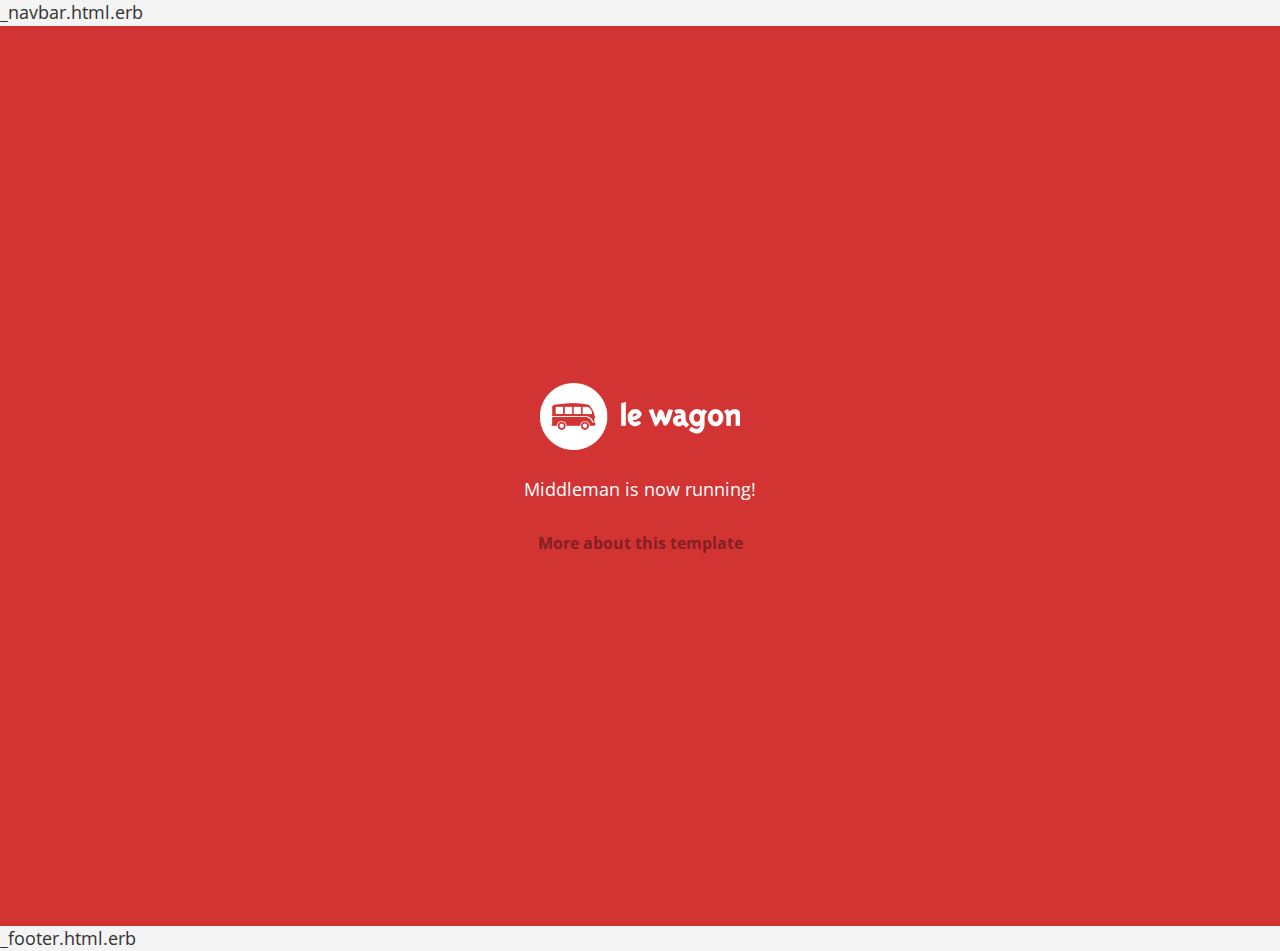
==== commit e7350b09: "Automated commit at 2018-11-12 10:32:54 UTC by middleman-deploy 2.0.0-alpha" ====
--- a/index.html
+++ b/index.html
@@ -12,6 +12,8 @@
     <link href="images/favicon-f15af148.png" rel="icon" type="image/png" />
   </head>
   <body>
+    _navbar.html.erb
+
     <div id="home">
   <div class="home-content">
     <img src="images/logo-acc9c0ec.png" width="200" alt="Logo" />
@@ -24,5 +26,7 @@
   </div>
 </div>
 
+    _footer.html.erb
+
   </body>
 </html>
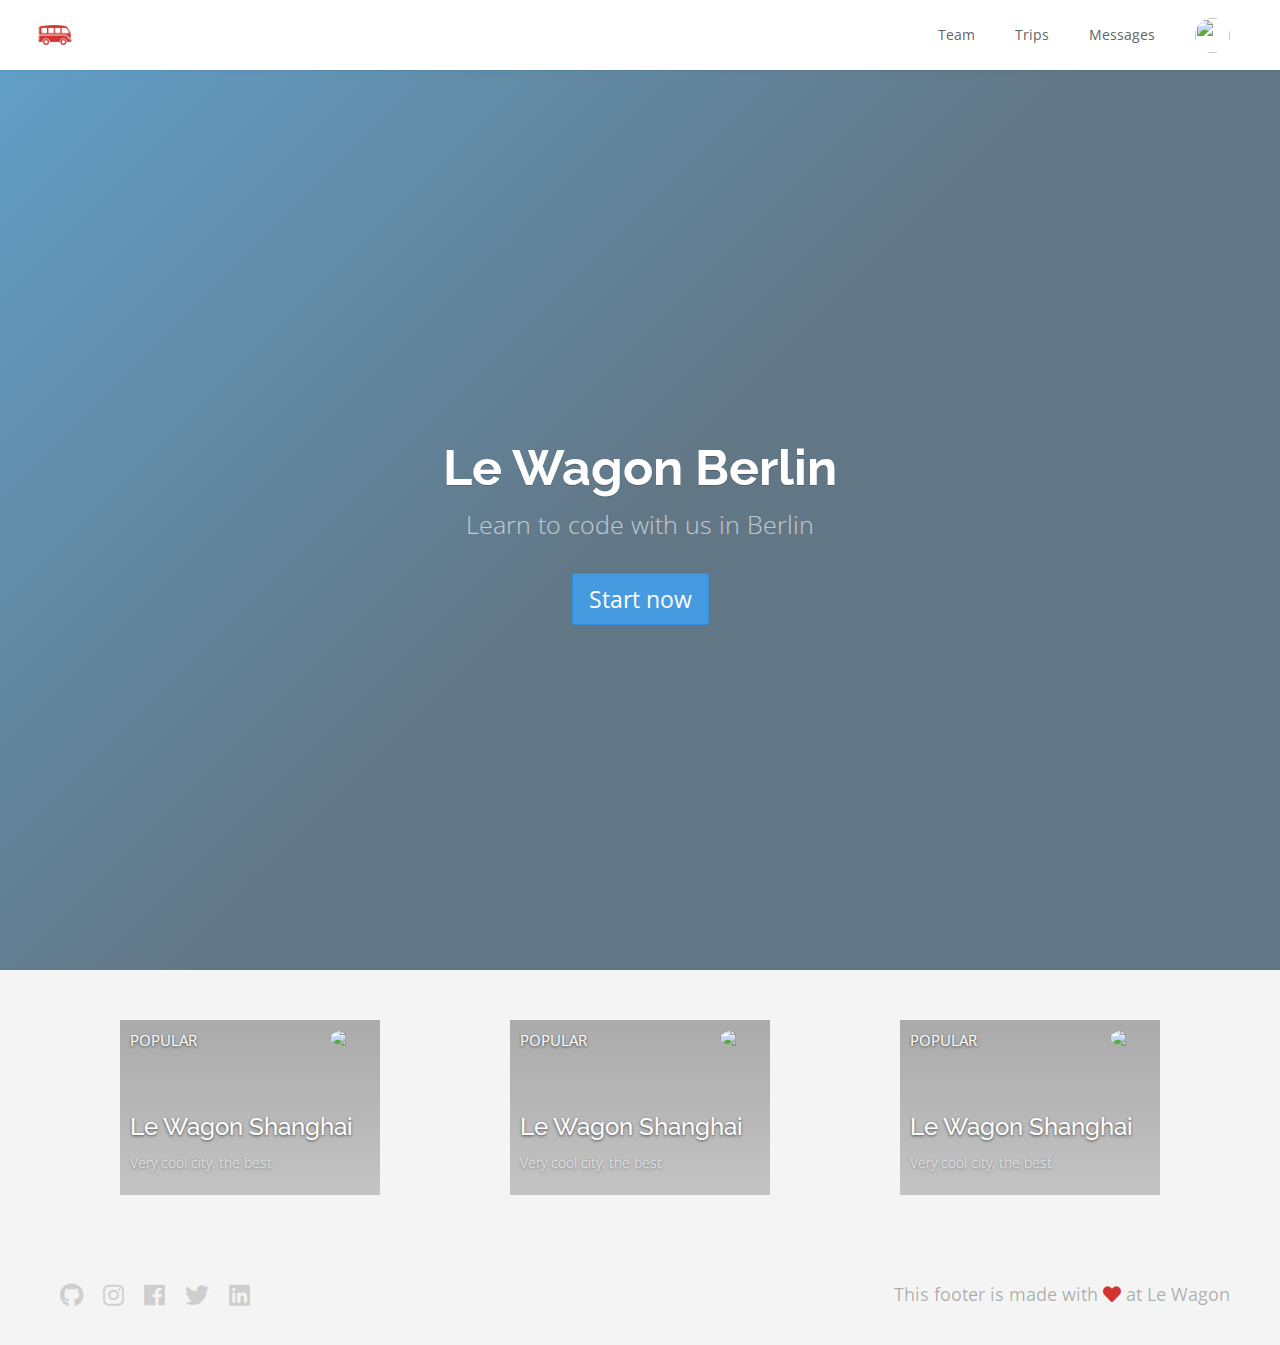
==== commit ab3b1cbc: "Automated commit at 2018-11-12 13:53:48 UTC by middleman-deploy 2.0.0-alpha" ====
--- a/index.html
+++ b/index.html
@@ -7,26 +7,109 @@
           content="width=device-width, initial-scale=1, shrink-to-fit=no">
     <!-- Use the title from a page's frontmatter if it has one -->
     <title>Le Wagon - Middleman</title>
-    <link href="stylesheets/application-d8451641.css" rel="stylesheet" />
+    <link href="stylesheets/application-28dbe05d.css" rel="stylesheet" />
     <script src="javascripts/application-93de88c9.js"></script>
     <link href="images/favicon-f15af148.png" rel="icon" type="image/png" />
   </head>
   <body>
-    _navbar.html.erb
+    <div class="navbar-wagon">
+  <!-- Logo -->
+  <a href="/" class="navbar-wagon-brand">
+    <img src="images/logo-acc9c0ec.png" id="logo" alt="Logo" />
+  </a>
 
-    <div id="home">
-  <div class="home-content">
-    <img src="images/logo-acc9c0ec.png" width="200" alt="Logo" />
-    <p>
-      Middleman is now running!
-    </p>
-    <p class="about">
-      <a href="about.html">More about this template</a>
-    </p>
+  <!-- Right Navigation -->
+  <div class="navbar-wagon-right hidden-xs hidden-sm">
+
+    <a href="team.html" class="navbar-wagon-item navbar-wagon-link">Team</a>
+    <a href="" class="navbar-wagon-item navbar-wagon-link">Trips</a>
+    <a href="" class="navbar-wagon-item navbar-wagon-link">Messages</a>
+
+    <!-- Profile picture with dropdown list -->
+    <div class="navbar-wagon-item">
+      <div class="dropdown">
+        <img src="https://kitt.lewagon.com/placeholder/users/ssaunier" class="avatar dropdown-toggle" id="navbar-wagon-menu" data-toggle="dropdown">
+        <ul class="dropdown-menu dropdown-menu-right navbar-wagon-dropdown-menu">
+          <li><a href="#">Profile</a></li>
+          <li><a href="#">Dashboard</a></li>
+          <li><a href="#">Log Out</a></li>
+        </ul>
+      </div>
+    </div>
+  </div>
+
+  <!-- Dropdown appearing on mobile only -->
+  <div class="navbar-wagon-item hidden-md hidden-lg">
+    <div class="dropdown">
+      <i class="fas fa-bars dropdown-toggle" data-toggle="dropdown" role="button"></i>
+      <ul class="dropdown-menu dropdown-menu-right navbar-wagon-dropdown-menu">
+        <li><a href="#">Host</a></li>
+        <li><a href="#">Trips</a></li>
+        <li><a href="#">Messagese</a></li>
+      </ul>
+    </div>
   </div>
 </div>
 
-    _footer.html.erb
+    <div class="banner" style="background-image: linear-gradient(-225deg, rgba(0,101,168,0.6) 0%, rgba(0,36,61,0.6) 50%), url('https://kitt.lewagon.com/placeholder/cities/berlin');">
+  <div class="banner-content">
+    <h1>Le Wagon Berlin</h1>
+    <p>Learn to code with us in Berlin</p>
+    <a class="btn btn-primary btn-lg">Start now</a>
+  </div>
+</div>
+
+
+<div class="container">
+  <div class="row">
+    <div class="col-xs-12 col-sm-4">
+      <div class="card" style="background-image: linear-gradient(rgba(0,0,0,0.3), rgba(0,0,0,0.2)), url('https://kitt.lewagon.com/placeholder/cities/shanghai');">
+        <div class="card-category">Popular</div>
+        <div class="card-description">
+          <h2>Le Wagon Shanghai</h2>
+          <p>Very cool city, the best</p>
+        </div>
+        <img class="card-user" src="https://kitt.lewagon.com/placeholder/users/tgenaitay">
+        <a class="card-link" href="#" ></a>
+      </div>
+    </div>
+    <div class="col-xs-12 col-sm-4">
+      <div class="card" style="background-image: linear-gradient(rgba(0,0,0,0.3), rgba(0,0,0,0.2)), url('https://kitt.lewagon.com/placeholder/cities/shanghai');">
+        <div class="card-category">Popular</div>
+        <div class="card-description">
+          <h2>Le Wagon Shanghai</h2>
+          <p>Very cool city, the best</p>
+        </div>
+        <img class="card-user" src="https://kitt.lewagon.com/placeholder/users/tgenaitay">
+        <a class="card-link" href="#" ></a>
+      </div>
+    </div>
+    <div class="col-xs-12 col-sm-4">
+      <div class="card" style="background-image: linear-gradient(rgba(0,0,0,0.3), rgba(0,0,0,0.2)), url('https://kitt.lewagon.com/placeholder/cities/shanghai');">
+        <div class="card-category">Popular</div>
+        <div class="card-description">
+          <h2>Le Wagon Shanghai</h2>
+          <p>Very cool city, the best</p>
+        </div>
+        <img class="card-user" src="https://kitt.lewagon.com/placeholder/users/tgenaitay">
+        <a class="card-link" href="#" ></a>
+      </div>
+    </div>
+  </div>
+</div>
+
+    <div class="footer">
+  <div class="footer-links">
+    <a href="#"><i class="fab fa-github"></i></a>
+    <a href="#"><i class="fab fa-instagram"></i></a>
+    <a href="#"><i class="fab fa-facebook"></i></a>
+    <a href="#"><i class="fab fa-twitter"></i></a>
+    <a href="#"><i class="fab fa-linkedin"></i></a>
+  </div>
+  <div class="footer-copyright">
+    This footer is made with <i class="fas fa-heart"></i> at Le Wagon
+  </div>
+</div>
 
   </body>
 </html>
--- a/stylesheets/application-28dbe05d.css
+++ b/stylesheets/application-28dbe05d.css
@@ -0,0 +1,8 @@
+@import url("https://fonts.googleapis.com/css?family=Open+Sans:400,300,700|Raleway:400,100,300,700,500");/*!
+ * Bootstrap v3.3.7 (http://getbootstrap.com)
+ * Copyright 2011-2016 Twitter, Inc.
+ * Licensed under MIT (https://github.com/twbs/bootstrap/blob/master/LICENSE)
+ *//*! normalize.css v3.0.3 | MIT License | github.com/necolas/normalize.css */html{font-family:sans-serif;-ms-text-size-adjust:100%;-webkit-text-size-adjust:100%}body{margin:0}article,aside,details,figcaption,figure,footer,header,hgroup,main,menu,nav,section,summary{display:block}audio,canvas,progress,video{display:inline-block;vertical-align:baseline}audio:not([controls]){display:none;height:0}[hidden],template{display:none}a{background-color:transparent}a:active,a:hover{outline:0}abbr[title]{border-bottom:1px dotted}b,strong{font-weight:bold}dfn{font-style:italic}h1{font-size:2em;margin:0.67em 0}mark{background:#ff0;color:#000}small{font-size:80%}sub,sup{font-size:75%;line-height:0;position:relative;vertical-align:baseline}sup{top:-0.5em}sub{bottom:-0.25em}img{border:0}svg:not(:root){overflow:hidden}figure{margin:1em 40px}hr{-webkit-box-sizing:content-box;box-sizing:content-box;height:0}pre{overflow:auto}code,kbd,pre,samp{font-family:monospace, monospace;font-size:1em}button,input,optgroup,select,textarea{color:inherit;font:inherit;margin:0}button{overflow:visible}button,select{text-transform:none}button,html input[type="button"],input[type="reset"],input[type="submit"]{-webkit-appearance:button;cursor:pointer}button[disabled],html input[disabled]{cursor:default}button::-moz-focus-inner,input::-moz-focus-inner{border:0;padding:0}input{line-height:normal}input[type="checkbox"],input[type="radio"]{-webkit-box-sizing:border-box;box-sizing:border-box;padding:0}input[type="number"]::-webkit-inner-spin-button,input[type="number"]::-webkit-outer-spin-button{height:auto}input[type="search"]{-webkit-appearance:textfield;-webkit-box-sizing:content-box;box-sizing:content-box}input[type="search"]::-webkit-search-cancel-button,input[type="search"]::-webkit-search-decoration{-webkit-appearance:none}fieldset{border:1px solid #c0c0c0;margin:0 2px;padding:0.35em 0.625em 0.75em}legend{border:0;padding:0}textarea{overflow:auto}optgroup{font-weight:bold}table{border-collapse:collapse;border-spacing:0}td,th{padding:0}/*! Source: https://github.com/h5bp/html5-boilerplate/blob/master/src/css/main.css */@media print{*,*:before,*:after{background:transparent !important;color:#000 !important;-webkit-box-shadow:none !important;box-shadow:none !important;text-shadow:none !important}a,a:visited{text-decoration:underline}a[href]:after{content:" (" attr(href) ")"}abbr[title]:after{content:" (" attr(title) ")"}a[href^="#"]:after,a[href^="javascript:"]:after{content:""}pre,blockquote{border:1px solid #999;page-break-inside:avoid}thead{display:table-header-group}tr,img{page-break-inside:avoid}img{max-width:100% !important}p,h2,h3{orphans:3;widows:3}h2,h3{page-break-after:avoid}.navbar{display:none}.btn>.caret,.dropup>.btn>.caret{border-top-color:#000 !important}.label{border:1px solid #000}.table{border-collapse:collapse !important}.table td,.table th{background-color:#fff !important}.table-bordered th,.table-bordered td{border:1px solid #ddd !important}}@font-face{font-family:'Glyphicons Halflings';src:url("../assets/bootstrap/glyphicons-halflings-regular-86b6f62b.eot");src:url("../assets/bootstrap/glyphicons-halflings-regular-86b6f62b.eot?#iefix") format("embedded-opentype"),url("../assets/bootstrap/glyphicons-halflings-regular-ca35b697.woff2") format("woff2"),url("../assets/bootstrap/glyphicons-halflings-regular-278e49a8.woff") format("woff"),url("../assets/bootstrap/glyphicons-halflings-regular-44bc1850.ttf") format("truetype"),url("../assets/bootstrap/glyphicons-halflings-regular-de51a849.svg#glyphicons_halflingsregular") format("svg")}.glyphicon{position:relative;top:1px;display:inline-block;font-family:'Glyphicons Halflings';font-style:normal;font-weight:normal;line-height:1;-webkit-font-smoothing:antialiased;-moz-osx-font-smoothing:grayscale}.glyphicon-asterisk:before{content:"\002a"}.glyphicon-plus:before{content:"\002b"}.glyphicon-euro:before,.glyphicon-eur:before{content:"\20ac"}.glyphicon-minus:before{content:"\2212"}.glyphicon-cloud:before{content:"\2601"}.glyphicon-envelope:before{content:"\2709"}.glyphicon-pencil:before{content:"\270f"}.glyphicon-glass:before{content:"\e001"}.glyphicon-music:before{content:"\e002"}.glyphicon-search:before{content:"\e003"}.glyphicon-heart:before{content:"\e005"}.glyphicon-star:before{content:"\e006"}.glyphicon-star-empty:before{content:"\e007"}.glyphicon-user:before{content:"\e008"}.glyphicon-film:before{content:"\e009"}.glyphicon-th-large:before{content:"\e010"}.glyphicon-th:before{content:"\e011"}.glyphicon-th-list:before{content:"\e012"}.glyphicon-ok:before{content:"\e013"}.glyphicon-remove:before{content:"\e014"}.glyphicon-zoom-in:before{content:"\e015"}.glyphicon-zoom-out:before{content:"\e016"}.glyphicon-off:before{content:"\e017"}.glyphicon-signal:before{content:"\e018"}.glyphicon-cog:before{content:"\e019"}.glyphicon-trash:before{content:"\e020"}.glyphicon-home:before{content:"\e021"}.glyphicon-file:before{content:"\e022"}.glyphicon-time:before{content:"\e023"}.glyphicon-road:before{content:"\e024"}.glyphicon-download-alt:before{content:"\e025"}.glyphicon-download:before{content:"\e026"}.glyphicon-upload:before{content:"\e027"}.glyphicon-inbox:before{content:"\e028"}.glyphicon-play-circle:before{content:"\e029"}.glyphicon-repeat:before{content:"\e030"}.glyphicon-refresh:before{content:"\e031"}.glyphicon-list-alt:before{content:"\e032"}.glyphicon-lock:before{content:"\e033"}.glyphicon-flag:before{content:"\e034"}.glyphicon-headphones:before{content:"\e035"}.glyphicon-volume-off:before{content:"\e036"}.glyphicon-volume-down:before{content:"\e037"}.glyphicon-volume-up:before{content:"\e038"}.glyphicon-qrcode:before{content:"\e039"}.glyphicon-barcode:before{content:"\e040"}.glyphicon-tag:before{content:"\e041"}.glyphicon-tags:before{content:"\e042"}.glyphicon-book:before{content:"\e043"}.glyphicon-bookmark:before{content:"\e044"}.glyphicon-print:before{content:"\e045"}.glyphicon-camera:before{content:"\e046"}.glyphicon-font:before{content:"\e047"}.glyphicon-bold:before{content:"\e048"}.glyphicon-italic:before{content:"\e049"}.glyphicon-text-height:before{content:"\e050"}.glyphicon-text-width:before{content:"\e051"}.glyphicon-align-left:before{content:"\e052"}.glyphicon-align-center:before{content:"\e053"}.glyphicon-align-right:before{content:"\e054"}.glyphicon-align-justify:before{content:"\e055"}.glyphicon-list:before{content:"\e056"}.glyphicon-indent-left:before{content:"\e057"}.glyphicon-indent-right:before{content:"\e058"}.glyphicon-facetime-video:before{content:"\e059"}.glyphicon-picture:before{content:"\e060"}.glyphicon-map-marker:before{content:"\e062"}.glyphicon-adjust:before{content:"\e063"}.glyphicon-tint:before{content:"\e064"}.glyphicon-edit:before{content:"\e065"}.glyphicon-share:before{content:"\e066"}.glyphicon-check:before{content:"\e067"}.glyphicon-move:before{content:"\e068"}.glyphicon-step-backward:before{content:"\e069"}.glyphicon-fast-backward:before{content:"\e070"}.glyphicon-backward:before{content:"\e071"}.glyphicon-play:before{content:"\e072"}.glyphicon-pause:before{content:"\e073"}.glyphicon-stop:before{content:"\e074"}.glyphicon-forward:before{content:"\e075"}.glyphicon-fast-forward:before{content:"\e076"}.glyphicon-step-forward:before{content:"\e077"}.glyphicon-eject:before{content:"\e078"}.glyphicon-chevron-left:before{content:"\e079"}.glyphicon-chevron-right:before{content:"\e080"}.glyphicon-plus-sign:before{content:"\e081"}.glyphicon-minus-sign:before{content:"\e082"}.glyphicon-remove-sign:before{content:"\e083"}.glyphicon-ok-sign:before{content:"\e084"}.glyphicon-question-sign:before{content:"\e085"}.glyphicon-info-sign:before{content:"\e086"}.glyphicon-screenshot:before{content:"\e087"}.glyphicon-remove-circle:before{content:"\e088"}.glyphicon-ok-circle:before{content:"\e089"}.glyphicon-ban-circle:before{content:"\e090"}.glyphicon-arrow-left:before{content:"\e091"}.glyphicon-arrow-right:before{content:"\e092"}.glyphicon-arrow-up:before{content:"\e093"}.glyphicon-arrow-down:before{content:"\e094"}.glyphicon-share-alt:before{content:"\e095"}.glyphicon-resize-full:before{content:"\e096"}.glyphicon-resize-small:before{content:"\e097"}.glyphicon-exclamation-sign:before{content:"\e101"}.glyphicon-gift:before{content:"\e102"}.glyphicon-leaf:before{content:"\e103"}.glyphicon-fire:before{content:"\e104"}.glyphicon-eye-open:before{content:"\e105"}.glyphicon-eye-close:before{content:"\e106"}.glyphicon-warning-sign:before{content:"\e107"}.glyphicon-plane:before{content:"\e108"}.glyphicon-calendar:before{content:"\e109"}.glyphicon-random:before{content:"\e110"}.glyphicon-comment:before{content:"\e111"}.glyphicon-magnet:before{content:"\e112"}.glyphicon-chevron-up:before{content:"\e113"}.glyphicon-chevron-down:before{content:"\e114"}.glyphicon-retweet:before{content:"\e115"}.glyphicon-shopping-cart:before{content:"\e116"}.glyphicon-folder-close:before{content:"\e117"}.glyphicon-folder-open:before{content:"\e118"}.glyphicon-resize-vertical:before{content:"\e119"}.glyphicon-resize-horizontal:before{content:"\e120"}.glyphicon-hdd:before{content:"\e121"}.glyphicon-bullhorn:before{content:"\e122"}.glyphicon-bell:before{content:"\e123"}.glyphicon-certificate:before{content:"\e124"}.glyphicon-thumbs-up:before{content:"\e125"}.glyphicon-thumbs-down:before{content:"\e126"}.glyphicon-hand-right:before{content:"\e127"}.glyphicon-hand-left:before{content:"\e128"}.glyphicon-hand-up:before{content:"\e129"}.glyphicon-hand-down:before{content:"\e130"}.glyphicon-circle-arrow-right:before{content:"\e131"}.glyphicon-circle-arrow-left:before{content:"\e132"}.glyphicon-circle-arrow-up:before{content:"\e133"}.glyphicon-circle-arrow-down:before{content:"\e134"}.glyphicon-globe:before{content:"\e135"}.glyphicon-wrench:before{content:"\e136"}.glyphicon-tasks:before{content:"\e137"}.glyphicon-filter:before{content:"\e138"}.glyphicon-briefcase:before{content:"\e139"}.glyphicon-fullscreen:before{content:"\e140"}.glyphicon-dashboard:before{content:"\e141"}.glyphicon-paperclip:before{content:"\e142"}.glyphicon-heart-empty:before{content:"\e143"}.glyphicon-link:before{content:"\e144"}.glyphicon-phone:before{content:"\e145"}.glyphicon-pushpin:before{content:"\e146"}.glyphicon-usd:before{content:"\e148"}.glyphicon-gbp:before{content:"\e149"}.glyphicon-sort:before{content:"\e150"}.glyphicon-sort-by-alphabet:before{content:"\e151"}.glyphicon-sort-by-alphabet-alt:before{content:"\e152"}.glyphicon-sort-by-order:before{content:"\e153"}.glyphicon-sort-by-order-alt:before{content:"\e154"}.glyphicon-sort-by-attributes:before{content:"\e155"}.glyphicon-sort-by-attributes-alt:before{content:"\e156"}.glyphicon-unchecked:before{content:"\e157"}.glyphicon-expand:before{content:"\e158"}.glyphicon-collapse-down:before{content:"\e159"}.glyphicon-collapse-up:before{content:"\e160"}.glyphicon-log-in:before{content:"\e161"}.glyphicon-flash:before{content:"\e162"}.glyphicon-log-out:before{content:"\e163"}.glyphicon-new-window:before{content:"\e164"}.glyphicon-record:before{content:"\e165"}.glyphicon-save:before{content:"\e166"}.glyphicon-open:before{content:"\e167"}.glyphicon-saved:before{content:"\e168"}.glyphicon-import:before{content:"\e169"}.glyphicon-export:before{content:"\e170"}.glyphicon-send:before{content:"\e171"}.glyphicon-floppy-disk:before{content:"\e172"}.glyphicon-floppy-saved:before{content:"\e173"}.glyphicon-floppy-remove:before{content:"\e174"}.glyphicon-floppy-save:before{content:"\e175"}.glyphicon-floppy-open:before{content:"\e176"}.glyphicon-credit-card:before{content:"\e177"}.glyphicon-transfer:before{content:"\e178"}.glyphicon-cutlery:before{content:"\e179"}.glyphicon-header:before{content:"\e180"}.glyphicon-compressed:before{content:"\e181"}.glyphicon-earphone:before{content:"\e182"}.glyphicon-phone-alt:before{content:"\e183"}.glyphicon-tower:before{content:"\e184"}.glyphicon-stats:before{content:"\e185"}.glyphicon-sd-video:before{content:"\e186"}.glyphicon-hd-video:before{content:"\e187"}.glyphicon-subtitles:before{content:"\e188"}.glyphicon-sound-stereo:before{content:"\e189"}.glyphicon-sound-dolby:before{content:"\e190"}.glyphicon-sound-5-1:before{content:"\e191"}.glyphicon-sound-6-1:before{content:"\e192"}.glyphicon-sound-7-1:before{content:"\e193"}.glyphicon-copyright-mark:before{content:"\e194"}.glyphicon-registration-mark:before{content:"\e195"}.glyphicon-cloud-download:before{content:"\e197"}.glyphicon-cloud-upload:before{content:"\e198"}.glyphicon-tree-conifer:before{content:"\e199"}.glyphicon-tree-deciduous:before{content:"\e200"}.glyphicon-cd:before{content:"\e201"}.glyphicon-save-file:before{content:"\e202"}.glyphicon-open-file:before{content:"\e203"}.glyphicon-level-up:before{content:"\e204"}.glyphicon-copy:before{content:"\e205"}.glyphicon-paste:before{content:"\e206"}.glyphicon-alert:before{content:"\e209"}.glyphicon-equalizer:before{content:"\e210"}.glyphicon-king:before{content:"\e211"}.glyphicon-queen:before{content:"\e212"}.glyphicon-pawn:before{content:"\e213"}.glyphicon-bishop:before{content:"\e214"}.glyphicon-knight:before{content:"\e215"}.glyphicon-baby-formula:before{content:"\e216"}.glyphicon-tent:before{content:"\26fa"}.glyphicon-blackboard:before{content:"\e218"}.glyphicon-bed:before{content:"\e219"}.glyphicon-apple:before{content:"\f8ff"}.glyphicon-erase:before{content:"\e221"}.glyphicon-hourglass:before{content:"\231b"}.glyphicon-lamp:before{content:"\e223"}.glyphicon-duplicate:before{content:"\e224"}.glyphicon-piggy-bank:before{content:"\e225"}.glyphicon-scissors:before{content:"\e226"}.glyphicon-bitcoin:before{content:"\e227"}.glyphicon-btc:before{content:"\e227"}.glyphicon-xbt:before{content:"\e227"}.glyphicon-yen:before{content:"\00a5"}.glyphicon-jpy:before{content:"\00a5"}.glyphicon-ruble:before{content:"\20bd"}.glyphicon-rub:before{content:"\20bd"}.glyphicon-scale:before{content:"\e230"}.glyphicon-ice-lolly:before{content:"\e231"}.glyphicon-ice-lolly-tasted:before{content:"\e232"}.glyphicon-education:before{content:"\e233"}.glyphicon-option-horizontal:before{content:"\e234"}.glyphicon-option-vertical:before{content:"\e235"}.glyphicon-menu-hamburger:before{content:"\e236"}.glyphicon-modal-window:before{content:"\e237"}.glyphicon-oil:before{content:"\e238"}.glyphicon-grain:before{content:"\e239"}.glyphicon-sunglasses:before{content:"\e240"}.glyphicon-text-size:before{content:"\e241"}.glyphicon-text-color:before{content:"\e242"}.glyphicon-text-background:before{content:"\e243"}.glyphicon-object-align-top:before{content:"\e244"}.glyphicon-object-align-bottom:before{content:"\e245"}.glyphicon-object-align-horizontal:before{content:"\e246"}.glyphicon-object-align-left:before{content:"\e247"}.glyphicon-object-align-vertical:before{content:"\e248"}.glyphicon-object-align-right:before{content:"\e249"}.glyphicon-triangle-right:before{content:"\e250"}.glyphicon-triangle-left:before{content:"\e251"}.glyphicon-triangle-bottom:before{content:"\e252"}.glyphicon-triangle-top:before{content:"\e253"}.glyphicon-console:before{content:"\e254"}.glyphicon-superscript:before{content:"\e255"}.glyphicon-subscript:before{content:"\e256"}.glyphicon-menu-left:before{content:"\e257"}.glyphicon-menu-right:before{content:"\e258"}.glyphicon-menu-down:before{content:"\e259"}.glyphicon-menu-up:before{content:"\e260"}*{-webkit-box-sizing:border-box;box-sizing:border-box}*:before,*:after{-webkit-box-sizing:border-box;box-sizing:border-box}html{font-size:10px;-webkit-tap-highlight-color:transparent}body{font-family:"Open Sans", "Helvetica", "sans-serif";font-size:18px;line-height:1.42857143;color:#333333;background-color:#F4F4F4}input,button,select,textarea{font-family:inherit;font-size:inherit;line-height:inherit}a{color:#469AE0;text-decoration:none}a:hover,a:focus{color:#1f74ba;text-decoration:underline}a:focus{outline:5px auto -webkit-focus-ring-color;outline-offset:-2px}figure{margin:0}img{vertical-align:middle}.img-responsive{display:block;max-width:100%;height:auto}.img-rounded{border-radius:2px}.img-thumbnail{padding:4px;line-height:1.42857143;background-color:#F4F4F4;border:1px solid #ddd;border-radius:2px;-webkit-transition:all 0.2s ease-in-out;transition:all 0.2s ease-in-out;display:inline-block;max-width:100%;height:auto}.img-circle{border-radius:50%}hr{margin-top:25px;margin-bottom:25px;border:0;border-top:1px solid #eeeeee}.sr-only{position:absolute;width:1px;height:1px;margin:-1px;padding:0;overflow:hidden;clip:rect(0, 0, 0, 0);border:0}.sr-only-focusable:active,.sr-only-focusable:focus{position:static;width:auto;height:auto;margin:0;overflow:visible;clip:auto}[role="button"]{cursor:pointer}h1,h2,h3,h4,h5,h6,.h1,.h2,.h3,.h4,.h5,.h6{font-family:"Raleway", "Helvetica", "sans-serif";font-weight:500;line-height:1.1;color:inherit}h1 small,h1 .small,h2 small,h2 .small,h3 small,h3 .small,h4 small,h4 .small,h5 small,h5 .small,h6 small,h6 .small,.h1 small,.h1 .small,.h2 small,.h2 .small,.h3 small,.h3 .small,.h4 small,.h4 .small,.h5 small,.h5 .small,.h6 small,.h6 .small{font-weight:normal;line-height:1;color:#777777}h1,.h1,h2,.h2,h3,.h3{margin-top:25px;margin-bottom:12.5px}h1 small,h1 .small,.h1 small,.h1 .small,h2 small,h2 .small,.h2 small,.h2 .small,h3 small,h3 .small,.h3 small,.h3 .small{font-size:65%}h4,.h4,h5,.h5,h6,.h6{margin-top:12.5px;margin-bottom:12.5px}h4 small,h4 .small,.h4 small,.h4 .small,h5 small,h5 .small,.h5 small,.h5 .small,h6 small,h6 .small,.h6 small,.h6 .small{font-size:75%}h1,.h1{font-size:46px}h2,.h2{font-size:38px}h3,.h3{font-size:31px}h4,.h4{font-size:23px}h5,.h5{font-size:18px}h6,.h6{font-size:16px}p{margin:0 0 12.5px}.lead{margin-bottom:25px;font-size:20px;font-weight:300;line-height:1.4}@media (min-width: 768px){.lead{font-size:27px}}small,.small{font-size:88%}mark,.mark{background-color:#fcf8e3;padding:.2em}.text-left{text-align:left}.text-right{text-align:right}.text-center{text-align:center}.text-justify{text-align:justify}.text-nowrap{white-space:nowrap}.text-lowercase{text-transform:lowercase}.text-uppercase,.initialism{text-transform:uppercase}.text-capitalize{text-transform:capitalize}.text-muted{color:#777777}.text-primary{color:#469AE0}a.text-primary:hover,a.text-primary:focus{color:#2381d0}.text-success{color:#3c763d}a.text-success:hover,a.text-success:focus{color:#2b542c}.text-info{color:#31708f}a.text-info:hover,a.text-info:focus{color:#245269}.text-warning{color:#8a6d3b}a.text-warning:hover,a.text-warning:focus{color:#66512c}.text-danger{color:#a94442}a.text-danger:hover,a.text-danger:focus{color:#843534}.bg-primary{color:#fff}.bg-primary{background-color:#469AE0}a.bg-primary:hover,a.bg-primary:focus{background-color:#2381d0}.bg-success{background-color:#dff0d8}a.bg-success:hover,a.bg-success:focus{background-color:#c1e2b3}.bg-info{background-color:#d9edf7}a.bg-info:hover,a.bg-info:focus{background-color:#afd9ee}.bg-warning{background-color:#fcf8e3}a.bg-warning:hover,a.bg-warning:focus{background-color:#f7ecb5}.bg-danger{background-color:#f2dede}a.bg-danger:hover,a.bg-danger:focus{background-color:#e4b9b9}.page-header{padding-bottom:11.5px;margin:50px 0 25px;border-bottom:1px solid #eeeeee}ul,ol{margin-top:0;margin-bottom:12.5px}ul ul,ul ol,ol ul,ol ol{margin-bottom:0}.list-unstyled{padding-left:0;list-style:none}.list-inline{padding-left:0;list-style:none;margin-left:-5px}.list-inline>li{display:inline-block;padding-left:5px;padding-right:5px}dl{margin-top:0;margin-bottom:25px}dt,dd{line-height:1.42857143}dt{font-weight:bold}dd{margin-left:0}.dl-horizontal dd:before,.dl-horizontal dd:after{content:" ";display:table}.dl-horizontal dd:after{clear:both}@media (min-width: 768px){.dl-horizontal dt{float:left;width:160px;clear:left;text-align:right;overflow:hidden;text-overflow:ellipsis;white-space:nowrap}.dl-horizontal dd{margin-left:180px}}abbr[title],abbr[data-original-title]{cursor:help;border-bottom:1px dotted #777777}.initialism{font-size:90%}blockquote{padding:12.5px 25px;margin:0 0 25px;font-size:22.5px;border-left:5px solid #eeeeee}blockquote p:last-child,blockquote ul:last-child,blockquote ol:last-child{margin-bottom:0}blockquote footer,blockquote small,blockquote .small{display:block;font-size:80%;line-height:1.42857143;color:#777777}blockquote footer:before,blockquote small:before,blockquote .small:before{content:'\2014 \00A0'}.blockquote-reverse,blockquote.pull-right{padding-right:15px;padding-left:0;border-right:5px solid #eeeeee;border-left:0;text-align:right}.blockquote-reverse footer:before,.blockquote-reverse small:before,.blockquote-reverse .small:before,blockquote.pull-right footer:before,blockquote.pull-right small:before,blockquote.pull-right .small:before{content:''}.blockquote-reverse footer:after,.blockquote-reverse small:after,.blockquote-reverse .small:after,blockquote.pull-right footer:after,blockquote.pull-right small:after,blockquote.pull-right .small:after{content:'\00A0 \2014'}address{margin-bottom:25px;font-style:normal;line-height:1.42857143}code,kbd,pre,samp{font-family:Menlo, Monaco, Consolas, "Courier New", monospace}code{padding:2px 4px;font-size:90%;color:#c7254e;background-color:#f9f2f4;border-radius:2px}kbd{padding:2px 4px;font-size:90%;color:#fff;background-color:#333;border-radius:2px;-webkit-box-shadow:inset 0 -1px 0 rgba(0,0,0,0.25);box-shadow:inset 0 -1px 0 rgba(0,0,0,0.25)}kbd kbd{padding:0;font-size:100%;font-weight:bold;-webkit-box-shadow:none;box-shadow:none}pre{display:block;padding:12px;margin:0 0 12.5px;font-size:17px;line-height:1.42857143;word-break:break-all;word-wrap:break-word;color:#333333;background-color:#f5f5f5;border:1px solid #ccc;border-radius:2px}pre code{padding:0;font-size:inherit;color:inherit;white-space:pre-wrap;background-color:transparent;border-radius:0}.pre-scrollable{max-height:340px;overflow-y:scroll}.container{margin-right:auto;margin-left:auto;padding-left:15px;padding-right:15px}.container:before,.container:after{content:" ";display:table}.container:after{clear:both}@media (min-width: 768px){.container{width:750px}}@media (min-width: 992px){.container{width:970px}}@media (min-width: 1200px){.container{width:1170px}}.container-fluid{margin-right:auto;margin-left:auto;padding-left:15px;padding-right:15px}.container-fluid:before,.container-fluid:after{content:" ";display:table}.container-fluid:after{clear:both}.row{margin-left:-15px;margin-right:-15px}.row:before,.row:after{content:" ";display:table}.row:after{clear:both}.col-xs-1,.col-sm-1,.col-md-1,.col-lg-1,.col-xs-2,.col-sm-2,.col-md-2,.col-lg-2,.col-xs-3,.col-sm-3,.col-md-3,.col-lg-3,.col-xs-4,.col-sm-4,.col-md-4,.col-lg-4,.col-xs-5,.col-sm-5,.col-md-5,.col-lg-5,.col-xs-6,.col-sm-6,.col-md-6,.col-lg-6,.col-xs-7,.col-sm-7,.col-md-7,.col-lg-7,.col-xs-8,.col-sm-8,.col-md-8,.col-lg-8,.col-xs-9,.col-sm-9,.col-md-9,.col-lg-9,.col-xs-10,.col-sm-10,.col-md-10,.col-lg-10,.col-xs-11,.col-sm-11,.col-md-11,.col-lg-11,.col-xs-12,.col-sm-12,.col-md-12,.col-lg-12{position:relative;min-height:1px;padding-left:15px;padding-right:15px}.col-xs-1,.col-xs-2,.col-xs-3,.col-xs-4,.col-xs-5,.col-xs-6,.col-xs-7,.col-xs-8,.col-xs-9,.col-xs-10,.col-xs-11,.col-xs-12{float:left}.col-xs-1{width:8.33333333%}.col-xs-2{width:16.66666667%}.col-xs-3{width:25%}.col-xs-4{width:33.33333333%}.col-xs-5{width:41.66666667%}.col-xs-6{width:50%}.col-xs-7{width:58.33333333%}.col-xs-8{width:66.66666667%}.col-xs-9{width:75%}.col-xs-10{width:83.33333333%}.col-xs-11{width:91.66666667%}.col-xs-12{width:100%}.col-xs-pull-0{right:auto}.col-xs-pull-1{right:8.33333333%}.col-xs-pull-2{right:16.66666667%}.col-xs-pull-3{right:25%}.col-xs-pull-4{right:33.33333333%}.col-xs-pull-5{right:41.66666667%}.col-xs-pull-6{right:50%}.col-xs-pull-7{right:58.33333333%}.col-xs-pull-8{right:66.66666667%}.col-xs-pull-9{right:75%}.col-xs-pull-10{right:83.33333333%}.col-xs-pull-11{right:91.66666667%}.col-xs-pull-12{right:100%}.col-xs-push-0{left:auto}.col-xs-push-1{left:8.33333333%}.col-xs-push-2{left:16.66666667%}.col-xs-push-3{left:25%}.col-xs-push-4{left:33.33333333%}.col-xs-push-5{left:41.66666667%}.col-xs-push-6{left:50%}.col-xs-push-7{left:58.33333333%}.col-xs-push-8{left:66.66666667%}.col-xs-push-9{left:75%}.col-xs-push-10{left:83.33333333%}.col-xs-push-11{left:91.66666667%}.col-xs-push-12{left:100%}.col-xs-offset-0{margin-left:0%}.col-xs-offset-1{margin-left:8.33333333%}.col-xs-offset-2{margin-left:16.66666667%}.col-xs-offset-3{margin-left:25%}.col-xs-offset-4{margin-left:33.33333333%}.col-xs-offset-5{margin-left:41.66666667%}.col-xs-offset-6{margin-left:50%}.col-xs-offset-7{margin-left:58.33333333%}.col-xs-offset-8{margin-left:66.66666667%}.col-xs-offset-9{margin-left:75%}.col-xs-offset-10{margin-left:83.33333333%}.col-xs-offset-11{margin-left:91.66666667%}.col-xs-offset-12{margin-left:100%}@media (min-width: 768px){.col-sm-1,.col-sm-2,.col-sm-3,.col-sm-4,.col-sm-5,.col-sm-6,.col-sm-7,.col-sm-8,.col-sm-9,.col-sm-10,.col-sm-11,.col-sm-12{float:left}.col-sm-1{width:8.33333333%}.col-sm-2{width:16.66666667%}.col-sm-3{width:25%}.col-sm-4{width:33.33333333%}.col-sm-5{width:41.66666667%}.col-sm-6{width:50%}.col-sm-7{width:58.33333333%}.col-sm-8{width:66.66666667%}.col-sm-9{width:75%}.col-sm-10{width:83.33333333%}.col-sm-11{width:91.66666667%}.col-sm-12{width:100%}.col-sm-pull-0{right:auto}.col-sm-pull-1{right:8.33333333%}.col-sm-pull-2{right:16.66666667%}.col-sm-pull-3{right:25%}.col-sm-pull-4{right:33.33333333%}.col-sm-pull-5{right:41.66666667%}.col-sm-pull-6{right:50%}.col-sm-pull-7{right:58.33333333%}.col-sm-pull-8{right:66.66666667%}.col-sm-pull-9{right:75%}.col-sm-pull-10{right:83.33333333%}.col-sm-pull-11{right:91.66666667%}.col-sm-pull-12{right:100%}.col-sm-push-0{left:auto}.col-sm-push-1{left:8.33333333%}.col-sm-push-2{left:16.66666667%}.col-sm-push-3{left:25%}.col-sm-push-4{left:33.33333333%}.col-sm-push-5{left:41.66666667%}.col-sm-push-6{left:50%}.col-sm-push-7{left:58.33333333%}.col-sm-push-8{left:66.66666667%}.col-sm-push-9{left:75%}.col-sm-push-10{left:83.33333333%}.col-sm-push-11{left:91.66666667%}.col-sm-push-12{left:100%}.col-sm-offset-0{margin-left:0%}.col-sm-offset-1{margin-left:8.33333333%}.col-sm-offset-2{margin-left:16.66666667%}.col-sm-offset-3{margin-left:25%}.col-sm-offset-4{margin-left:33.33333333%}.col-sm-offset-5{margin-left:41.66666667%}.col-sm-offset-6{margin-left:50%}.col-sm-offset-7{margin-left:58.33333333%}.col-sm-offset-8{margin-left:66.66666667%}.col-sm-offset-9{margin-left:75%}.col-sm-offset-10{margin-left:83.33333333%}.col-sm-offset-11{margin-left:91.66666667%}.col-sm-offset-12{margin-left:100%}}@media (min-width: 992px){.col-md-1,.col-md-2,.col-md-3,.col-md-4,.col-md-5,.col-md-6,.col-md-7,.col-md-8,.col-md-9,.col-md-10,.col-md-11,.col-md-12{float:left}.col-md-1{width:8.33333333%}.col-md-2{width:16.66666667%}.col-md-3{width:25%}.col-md-4{width:33.33333333%}.col-md-5{width:41.66666667%}.col-md-6{width:50%}.col-md-7{width:58.33333333%}.col-md-8{width:66.66666667%}.col-md-9{width:75%}.col-md-10{width:83.33333333%}.col-md-11{width:91.66666667%}.col-md-12{width:100%}.col-md-pull-0{right:auto}.col-md-pull-1{right:8.33333333%}.col-md-pull-2{right:16.66666667%}.col-md-pull-3{right:25%}.col-md-pull-4{right:33.33333333%}.col-md-pull-5{right:41.66666667%}.col-md-pull-6{right:50%}.col-md-pull-7{right:58.33333333%}.col-md-pull-8{right:66.66666667%}.col-md-pull-9{right:75%}.col-md-pull-10{right:83.33333333%}.col-md-pull-11{right:91.66666667%}.col-md-pull-12{right:100%}.col-md-push-0{left:auto}.col-md-push-1{left:8.33333333%}.col-md-push-2{left:16.66666667%}.col-md-push-3{left:25%}.col-md-push-4{left:33.33333333%}.col-md-push-5{left:41.66666667%}.col-md-push-6{left:50%}.col-md-push-7{left:58.33333333%}.col-md-push-8{left:66.66666667%}.col-md-push-9{left:75%}.col-md-push-10{left:83.33333333%}.col-md-push-11{left:91.66666667%}.col-md-push-12{left:100%}.col-md-offset-0{margin-left:0%}.col-md-offset-1{margin-left:8.33333333%}.col-md-offset-2{margin-left:16.66666667%}.col-md-offset-3{margin-left:25%}.col-md-offset-4{margin-left:33.33333333%}.col-md-offset-5{margin-left:41.66666667%}.col-md-offset-6{margin-left:50%}.col-md-offset-7{margin-left:58.33333333%}.col-md-offset-8{margin-left:66.66666667%}.col-md-offset-9{margin-left:75%}.col-md-offset-10{margin-left:83.33333333%}.col-md-offset-11{margin-left:91.66666667%}.col-md-offset-12{margin-left:100%}}@media (min-width: 1200px){.col-lg-1,.col-lg-2,.col-lg-3,.col-lg-4,.col-lg-5,.col-lg-6,.col-lg-7,.col-lg-8,.col-lg-9,.col-lg-10,.col-lg-11,.col-lg-12{float:left}.col-lg-1{width:8.33333333%}.col-lg-2{width:16.66666667%}.col-lg-3{width:25%}.col-lg-4{width:33.33333333%}.col-lg-5{width:41.66666667%}.col-lg-6{width:50%}.col-lg-7{width:58.33333333%}.col-lg-8{width:66.66666667%}.col-lg-9{width:75%}.col-lg-10{width:83.33333333%}.col-lg-11{width:91.66666667%}.col-lg-12{width:100%}.col-lg-pull-0{right:auto}.col-lg-pull-1{right:8.33333333%}.col-lg-pull-2{right:16.66666667%}.col-lg-pull-3{right:25%}.col-lg-pull-4{right:33.33333333%}.col-lg-pull-5{right:41.66666667%}.col-lg-pull-6{right:50%}.col-lg-pull-7{right:58.33333333%}.col-lg-pull-8{right:66.66666667%}.col-lg-pull-9{right:75%}.col-lg-pull-10{right:83.33333333%}.col-lg-pull-11{right:91.66666667%}.col-lg-pull-12{right:100%}.col-lg-push-0{left:auto}.col-lg-push-1{left:8.33333333%}.col-lg-push-2{left:16.66666667%}.col-lg-push-3{left:25%}.col-lg-push-4{left:33.33333333%}.col-lg-push-5{left:41.66666667%}.col-lg-push-6{left:50%}.col-lg-push-7{left:58.33333333%}.col-lg-push-8{left:66.66666667%}.col-lg-push-9{left:75%}.col-lg-push-10{left:83.33333333%}.col-lg-push-11{left:91.66666667%}.col-lg-push-12{left:100%}.col-lg-offset-0{margin-left:0%}.col-lg-offset-1{margin-left:8.33333333%}.col-lg-offset-2{margin-left:16.66666667%}.col-lg-offset-3{margin-left:25%}.col-lg-offset-4{margin-left:33.33333333%}.col-lg-offset-5{margin-left:41.66666667%}.col-lg-offset-6{margin-left:50%}.col-lg-offset-7{margin-left:58.33333333%}.col-lg-offset-8{margin-left:66.66666667%}.col-lg-offset-9{margin-left:75%}.col-lg-offset-10{margin-left:83.33333333%}.col-lg-offset-11{margin-left:91.66666667%}.col-lg-offset-12{margin-left:100%}}table{background-color:transparent}caption{padding-top:8px;padding-bottom:8px;color:#777777;text-align:left}th{text-align:left}.table{width:100%;max-width:100%;margin-bottom:25px}.table>thead>tr>th,.table>thead>tr>td,.table>tbody>tr>th,.table>tbody>tr>td,.table>tfoot>tr>th,.table>tfoot>tr>td{padding:8px;line-height:1.42857143;vertical-align:top;border-top:1px solid #ddd}.table>thead>tr>th{vertical-align:bottom;border-bottom:2px solid #ddd}.table>caption+thead>tr:first-child>th,.table>caption+thead>tr:first-child>td,.table>colgroup+thead>tr:first-child>th,.table>colgroup+thead>tr:first-child>td,.table>thead:first-child>tr:first-child>th,.table>thead:first-child>tr:first-child>td{border-top:0}.table>tbody+tbody{border-top:2px solid #ddd}.table .table{background-color:#F4F4F4}.table-condensed>thead>tr>th,.table-condensed>thead>tr>td,.table-condensed>tbody>tr>th,.table-condensed>tbody>tr>td,.table-condensed>tfoot>tr>th,.table-condensed>tfoot>tr>td{padding:5px}.table-bordered{border:1px solid #ddd}.table-bordered>thead>tr>th,.table-bordered>thead>tr>td,.table-bordered>tbody>tr>th,.table-bordered>tbody>tr>td,.table-bordered>tfoot>tr>th,.table-bordered>tfoot>tr>td{border:1px solid #ddd}.table-bordered>thead>tr>th,.table-bordered>thead>tr>td{border-bottom-width:2px}.table-striped>tbody>tr:nth-of-type(odd){background-color:#f9f9f9}.table-hover>tbody>tr:hover{background-color:#f5f5f5}table col[class*="col-"]{position:static;float:none;display:table-column}table td[class*="col-"],table th[class*="col-"]{position:static;float:none;display:table-cell}.table>thead>tr>td.active,.table>thead>tr>th.active,.table>thead>tr.active>td,.table>thead>tr.active>th,.table>tbody>tr>td.active,.table>tbody>tr>th.active,.table>tbody>tr.active>td,.table>tbody>tr.active>th,.table>tfoot>tr>td.active,.table>tfoot>tr>th.active,.table>tfoot>tr.active>td,.table>tfoot>tr.active>th{background-color:#f5f5f5}.table-hover>tbody>tr>td.active:hover,.table-hover>tbody>tr>th.active:hover,.table-hover>tbody>tr.active:hover>td,.table-hover>tbody>tr:hover>.active,.table-hover>tbody>tr.active:hover>th{background-color:#e8e8e8}.table>thead>tr>td.success,.table>thead>tr>th.success,.table>thead>tr.success>td,.table>thead>tr.success>th,.table>tbody>tr>td.success,.table>tbody>tr>th.success,.table>tbody>tr.success>td,.table>tbody>tr.success>th,.table>tfoot>tr>td.success,.table>tfoot>tr>th.success,.table>tfoot>tr.success>td,.table>tfoot>tr.success>th{background-color:#dff0d8}.table-hover>tbody>tr>td.success:hover,.table-hover>tbody>tr>th.success:hover,.table-hover>tbody>tr.success:hover>td,.table-hover>tbody>tr:hover>.success,.table-hover>tbody>tr.success:hover>th{background-color:#d0e9c6}.table>thead>tr>td.info,.table>thead>tr>th.info,.table>thead>tr.info>td,.table>thead>tr.info>th,.table>tbody>tr>td.info,.table>tbody>tr>th.info,.table>tbody>tr.info>td,.table>tbody>tr.info>th,.table>tfoot>tr>td.info,.table>tfoot>tr>th.info,.table>tfoot>tr.info>td,.table>tfoot>tr.info>th{background-color:#d9edf7}.table-hover>tbody>tr>td.info:hover,.table-hover>tbody>tr>th.info:hover,.table-hover>tbody>tr.info:hover>td,.table-hover>tbody>tr:hover>.info,.table-hover>tbody>tr.info:hover>th{background-color:#c4e3f3}.table>thead>tr>td.warning,.table>thead>tr>th.warning,.table>thead>tr.warning>td,.table>thead>tr.warning>th,.table>tbody>tr>td.warning,.table>tbody>tr>th.warning,.table>tbody>tr.warning>td,.table>tbody>tr.warning>th,.table>tfoot>tr>td.warning,.table>tfoot>tr>th.warning,.table>tfoot>tr.warning>td,.table>tfoot>tr.warning>th{background-color:#fcf8e3}.table-hover>tbody>tr>td.warning:hover,.table-hover>tbody>tr>th.warning:hover,.table-hover>tbody>tr.warning:hover>td,.table-hover>tbody>tr:hover>.warning,.table-hover>tbody>tr.warning:hover>th{background-color:#faf2cc}.table>thead>tr>td.danger,.table>thead>tr>th.danger,.table>thead>tr.danger>td,.table>thead>tr.danger>th,.table>tbody>tr>td.danger,.table>tbody>tr>th.danger,.table>tbody>tr.danger>td,.table>tbody>tr.danger>th,.table>tfoot>tr>td.danger,.table>tfoot>tr>th.danger,.table>tfoot>tr.danger>td,.table>tfoot>tr.danger>th{background-color:#f2dede}.table-hover>tbody>tr>td.danger:hover,.table-hover>tbody>tr>th.danger:hover,.table-hover>tbody>tr.danger:hover>td,.table-hover>tbody>tr:hover>.danger,.table-hover>tbody>tr.danger:hover>th{background-color:#ebcccc}.table-responsive{overflow-x:auto;min-height:0.01%}@media screen and (max-width: 767px){.table-responsive{width:100%;margin-bottom:18.75px;overflow-y:hidden;-ms-overflow-style:-ms-autohiding-scrollbar;border:1px solid #ddd}.table-responsive>.table{margin-bottom:0}.table-responsive>.table>thead>tr>th,.table-responsive>.table>thead>tr>td,.table-responsive>.table>tbody>tr>th,.table-responsive>.table>tbody>tr>td,.table-responsive>.table>tfoot>tr>th,.table-responsive>.table>tfoot>tr>td{white-space:nowrap}.table-responsive>.table-bordered{border:0}.table-responsive>.table-bordered>thead>tr>th:first-child,.table-responsive>.table-bordered>thead>tr>td:first-child,.table-responsive>.table-bordered>tbody>tr>th:first-child,.table-responsive>.table-bordered>tbody>tr>td:first-child,.table-responsive>.table-bordered>tfoot>tr>th:first-child,.table-responsive>.table-bordered>tfoot>tr>td:first-child{border-left:0}.table-responsive>.table-bordered>thead>tr>th:last-child,.table-responsive>.table-bordered>thead>tr>td:last-child,.table-responsive>.table-bordered>tbody>tr>th:last-child,.table-responsive>.table-bordered>tbody>tr>td:last-child,.table-responsive>.table-bordered>tfoot>tr>th:last-child,.table-responsive>.table-bordered>tfoot>tr>td:last-child{border-right:0}.table-responsive>.table-bordered>tbody>tr:last-child>th,.table-responsive>.table-bordered>tbody>tr:last-child>td,.table-responsive>.table-bordered>tfoot>tr:last-child>th,.table-responsive>.table-bordered>tfoot>tr:last-child>td{border-bottom:0}}fieldset{padding:0;margin:0;border:0;min-width:0}legend{display:block;width:100%;padding:0;margin-bottom:25px;font-size:27px;line-height:inherit;color:#333333;border:0;border-bottom:1px solid #e5e5e5}label{display:inline-block;max-width:100%;margin-bottom:5px;font-weight:bold}input[type="search"]{-webkit-box-sizing:border-box;box-sizing:border-box}input[type="radio"],input[type="checkbox"]{margin:4px 0 0;margin-top:1px \9;line-height:normal}input[type="file"]{display:block}input[type="range"]{display:block;width:100%}select[multiple],select[size]{height:auto}input[type="file"]:focus,input[type="radio"]:focus,input[type="checkbox"]:focus{outline:5px auto -webkit-focus-ring-color;outline-offset:-2px}output{display:block;padding-top:7px;font-size:18px;line-height:1.42857143;color:#000000}.form-control{display:block;width:100%;height:39px;padding:6px 12px;font-size:18px;line-height:1.42857143;color:#000000;background-color:#fff;background-image:none;border:1px solid #ccc;border-radius:2px;-webkit-box-shadow:inset 0 1px 1px rgba(0,0,0,0.075);box-shadow:inset 0 1px 1px rgba(0,0,0,0.075);-webkit-transition:border-color ease-in-out 0.15s, box-shadow ease-in-out 0.15s;-webkit-transition:border-color ease-in-out 0.15s, -webkit-box-shadow ease-in-out 0.15s;transition:border-color ease-in-out 0.15s, -webkit-box-shadow ease-in-out 0.15s;transition:border-color ease-in-out 0.15s, box-shadow ease-in-out 0.15s;transition:border-color ease-in-out 0.15s, box-shadow ease-in-out 0.15s, -webkit-box-shadow ease-in-out 0.15s}.form-control:focus{border-color:#66afe9;outline:0;-webkit-box-shadow:inset 0 1px 1px rgba(0,0,0,0.075),0 0 8px rgba(102,175,233,0.6);box-shadow:inset 0 1px 1px rgba(0,0,0,0.075),0 0 8px rgba(102,175,233,0.6)}.form-control::-moz-placeholder{color:#999;opacity:1}.form-control:-ms-input-placeholder{color:#999}.form-control::-webkit-input-placeholder{color:#999}.form-control::-ms-expand{border:0;background-color:transparent}.form-control[disabled],.form-control[readonly],fieldset[disabled] .form-control{background-color:#eeeeee;opacity:1}.form-control[disabled],fieldset[disabled] .form-control{cursor:not-allowed}textarea.form-control{height:auto}input[type="search"]{-webkit-appearance:none}@media screen and (-webkit-min-device-pixel-ratio: 0){input[type="date"].form-control,input[type="time"].form-control,input[type="datetime-local"].form-control,input[type="month"].form-control{line-height:39px}input[type="date"].input-sm,.input-group-sm>input[type="date"].form-control,.input-group-sm>input[type="date"].input-group-addon,.input-group-sm>.input-group-btn>input[type="date"].btn,.input-group-sm input[type="date"],input[type="time"].input-sm,.input-group-sm>input[type="time"].form-control,.input-group-sm>input[type="time"].input-group-addon,.input-group-sm>.input-group-btn>input[type="time"].btn,.input-group-sm input[type="time"],input[type="datetime-local"].input-sm,.input-group-sm>input[type="datetime-local"].form-control,.input-group-sm>input[type="datetime-local"].input-group-addon,.input-group-sm>.input-group-btn>input[type="datetime-local"].btn,.input-group-sm input[type="datetime-local"],input[type="month"].input-sm,.input-group-sm>input[type="month"].form-control,.input-group-sm>input[type="month"].input-group-addon,.input-group-sm>.input-group-btn>input[type="month"].btn,.input-group-sm input[type="month"]{line-height:36px}input[type="date"].input-lg,.input-group-lg>input[type="date"].form-control,.input-group-lg>input[type="date"].input-group-addon,.input-group-lg>.input-group-btn>input[type="date"].btn,.input-group-lg input[type="date"],input[type="time"].input-lg,.input-group-lg>input[type="time"].form-control,.input-group-lg>input[type="time"].input-group-addon,.input-group-lg>.input-group-btn>input[type="time"].btn,.input-group-lg input[type="time"],input[type="datetime-local"].input-lg,.input-group-lg>input[type="datetime-local"].form-control,.input-group-lg>input[type="datetime-local"].input-group-addon,.input-group-lg>.input-group-btn>input[type="datetime-local"].btn,.input-group-lg input[type="datetime-local"],input[type="month"].input-lg,.input-group-lg>input[type="month"].form-control,.input-group-lg>input[type="month"].input-group-addon,.input-group-lg>.input-group-btn>input[type="month"].btn,.input-group-lg input[type="month"]{line-height:53px}}.form-group{margin-bottom:15px}.radio,.checkbox{position:relative;display:block;margin-top:10px;margin-bottom:10px}.radio label,.checkbox label{min-height:25px;padding-left:20px;margin-bottom:0;font-weight:normal;cursor:pointer}.radio input[type="radio"],.radio-inline input[type="radio"],.checkbox input[type="checkbox"],.checkbox-inline input[type="checkbox"]{position:absolute;margin-left:-20px;margin-top:4px \9}.radio+.radio,.checkbox+.checkbox{margin-top:-5px}.radio-inline,.checkbox-inline{position:relative;display:inline-block;padding-left:20px;margin-bottom:0;vertical-align:middle;font-weight:normal;cursor:pointer}.radio-inline+.radio-inline,.checkbox-inline+.checkbox-inline{margin-top:0;margin-left:10px}input[type="radio"][disabled],input[type="radio"].disabled,fieldset[disabled] input[type="radio"],input[type="checkbox"][disabled],input[type="checkbox"].disabled,fieldset[disabled] input[type="checkbox"]{cursor:not-allowed}.radio-inline.disabled,fieldset[disabled] .radio-inline,.checkbox-inline.disabled,fieldset[disabled] .checkbox-inline{cursor:not-allowed}.radio.disabled label,fieldset[disabled] .radio label,.checkbox.disabled label,fieldset[disabled] .checkbox label{cursor:not-allowed}.form-control-static{padding-top:7px;padding-bottom:7px;margin-bottom:0;min-height:43px}.form-control-static.input-lg,.input-group-lg>.form-control-static.form-control,.input-group-lg>.form-control-static.input-group-addon,.input-group-lg>.input-group-btn>.form-control-static.btn,.form-control-static.input-sm,.input-group-sm>.form-control-static.form-control,.input-group-sm>.form-control-static.input-group-addon,.input-group-sm>.input-group-btn>.form-control-static.btn{padding-left:0;padding-right:0}.input-sm,.input-group-sm>.form-control,.input-group-sm>.input-group-addon,.input-group-sm>.input-group-btn>.btn{height:36px;padding:5px 10px;font-size:16px;line-height:1.5;border-radius:2px}select.input-sm,.input-group-sm>select.form-control,.input-group-sm>select.input-group-addon,.input-group-sm>.input-group-btn>select.btn{height:36px;line-height:36px}textarea.input-sm,.input-group-sm>textarea.form-control,.input-group-sm>textarea.input-group-addon,.input-group-sm>.input-group-btn>textarea.btn,select[multiple].input-sm,.input-group-sm>select[multiple].form-control,.input-group-sm>select[multiple].input-group-addon,.input-group-sm>.input-group-btn>select[multiple].btn{height:auto}.form-group-sm .form-control{height:36px;padding:5px 10px;font-size:16px;line-height:1.5;border-radius:2px}.form-group-sm select.form-control{height:36px;line-height:36px}.form-group-sm textarea.form-control,.form-group-sm select[multiple].form-control{height:auto}.form-group-sm .form-control-static{height:36px;min-height:41px;padding:6px 10px;font-size:16px;line-height:1.5}.input-lg,.input-group-lg>.form-control,.input-group-lg>.input-group-addon,.input-group-lg>.input-group-btn>.btn{height:53px;padding:10px 16px;font-size:23px;line-height:1.3333333;border-radius:2px}select.input-lg,.input-group-lg>select.form-control,.input-group-lg>select.input-group-addon,.input-group-lg>.input-group-btn>select.btn{height:53px;line-height:53px}textarea.input-lg,.input-group-lg>textarea.form-control,.input-group-lg>textarea.input-group-addon,.input-group-lg>.input-group-btn>textarea.btn,select[multiple].input-lg,.input-group-lg>select[multiple].form-control,.input-group-lg>select[multiple].input-group-addon,.input-group-lg>.input-group-btn>select[multiple].btn{height:auto}.form-group-lg .form-control{height:53px;padding:10px 16px;font-size:23px;line-height:1.3333333;border-radius:2px}.form-group-lg select.form-control{height:53px;line-height:53px}.form-group-lg textarea.form-control,.form-group-lg select[multiple].form-control{height:auto}.form-group-lg .form-control-static{height:53px;min-height:48px;padding:11px 16px;font-size:23px;line-height:1.3333333}.has-feedback{position:relative}.has-feedback .form-control{padding-right:48.75px}.form-control-feedback{position:absolute;top:0;right:0;z-index:2;display:block;width:39px;height:39px;line-height:39px;text-align:center;pointer-events:none}.input-lg+.form-control-feedback,.input-group-lg>.form-control+.form-control-feedback,.input-group-lg>.input-group-addon+.form-control-feedback,.input-group-lg>.input-group-btn>.btn+.form-control-feedback,.input-group-lg+.form-control-feedback,.form-group-lg .form-control+.form-control-feedback{width:53px;height:53px;line-height:53px}.input-sm+.form-control-feedback,.input-group-sm>.form-control+.form-control-feedback,.input-group-sm>.input-group-addon+.form-control-feedback,.input-group-sm>.input-group-btn>.btn+.form-control-feedback,.input-group-sm+.form-control-feedback,.form-group-sm .form-control+.form-control-feedback{width:36px;height:36px;line-height:36px}.has-success .help-block,.has-success .control-label,.has-success .radio,.has-success .checkbox,.has-success .radio-inline,.has-success .checkbox-inline,.has-success.radio label,.has-success.checkbox label,.has-success.radio-inline label,.has-success.checkbox-inline label{color:#3c763d}.has-success .form-control{border-color:#3c763d;-webkit-box-shadow:inset 0 1px 1px rgba(0,0,0,0.075);box-shadow:inset 0 1px 1px rgba(0,0,0,0.075)}.has-success .form-control:focus{border-color:#2b542c;-webkit-box-shadow:inset 0 1px 1px rgba(0,0,0,0.075),0 0 6px #67b168;box-shadow:inset 0 1px 1px rgba(0,0,0,0.075),0 0 6px #67b168}.has-success .input-group-addon{color:#3c763d;border-color:#3c763d;background-color:#dff0d8}.has-success .form-control-feedback{color:#3c763d}.has-warning .help-block,.has-warning .control-label,.has-warning .radio,.has-warning .checkbox,.has-warning .radio-inline,.has-warning .checkbox-inline,.has-warning.radio label,.has-warning.checkbox label,.has-warning.radio-inline label,.has-warning.checkbox-inline label{color:#8a6d3b}.has-warning .form-control{border-color:#8a6d3b;-webkit-box-shadow:inset 0 1px 1px rgba(0,0,0,0.075);box-shadow:inset 0 1px 1px rgba(0,0,0,0.075)}.has-warning .form-control:focus{border-color:#66512c;-webkit-box-shadow:inset 0 1px 1px rgba(0,0,0,0.075),0 0 6px #c0a16b;box-shadow:inset 0 1px 1px rgba(0,0,0,0.075),0 0 6px #c0a16b}.has-warning .input-group-addon{color:#8a6d3b;border-color:#8a6d3b;background-color:#fcf8e3}.has-warning .form-control-feedback{color:#8a6d3b}.has-error .help-block,.has-error .control-label,.has-error .radio,.has-error .checkbox,.has-error .radio-inline,.has-error .checkbox-inline,.has-error.radio label,.has-error.checkbox label,.has-error.radio-inline label,.has-error.checkbox-inline label{color:#a94442}.has-error .form-control{border-color:#a94442;-webkit-box-shadow:inset 0 1px 1px rgba(0,0,0,0.075);box-shadow:inset 0 1px 1px rgba(0,0,0,0.075)}.has-error .form-control:focus{border-color:#843534;-webkit-box-shadow:inset 0 1px 1px rgba(0,0,0,0.075),0 0 6px #ce8483;box-shadow:inset 0 1px 1px rgba(0,0,0,0.075),0 0 6px #ce8483}.has-error .input-group-addon{color:#a94442;border-color:#a94442;background-color:#f2dede}.has-error .form-control-feedback{color:#a94442}.has-feedback label ~ .form-control-feedback{top:30px}.has-feedback label.sr-only ~ .form-control-feedback{top:0}.help-block{display:block;margin-top:5px;margin-bottom:10px;color:#737373}@media (min-width: 768px){.form-inline .form-group{display:inline-block;margin-bottom:0;vertical-align:middle}.form-inline .form-control{display:inline-block;width:auto;vertical-align:middle}.form-inline .form-control-static{display:inline-block}.form-inline .input-group{display:inline-table;vertical-align:middle}.form-inline .input-group .input-group-addon,.form-inline .input-group .input-group-btn,.form-inline .input-group .form-control{width:auto}.form-inline .input-group>.form-control{width:100%}.form-inline .control-label{margin-bottom:0;vertical-align:middle}.form-inline .radio,.form-inline .checkbox{display:inline-block;margin-top:0;margin-bottom:0;vertical-align:middle}.form-inline .radio label,.form-inline .checkbox label{padding-left:0}.form-inline .radio input[type="radio"],.form-inline .checkbox input[type="checkbox"]{position:relative;margin-left:0}.form-inline .has-feedback .form-control-feedback{top:0}}.form-horizontal .radio,.form-horizontal .checkbox,.form-horizontal .radio-inline,.form-horizontal .checkbox-inline{margin-top:0;margin-bottom:0;padding-top:7px}.form-horizontal .radio,.form-horizontal .checkbox{min-height:32px}.form-horizontal .form-group{margin-left:-15px;margin-right:-15px}.form-horizontal .form-group:before,.form-horizontal .form-group:after{content:" ";display:table}.form-horizontal .form-group:after{clear:both}@media (min-width: 768px){.form-horizontal .control-label{text-align:right;margin-bottom:0;padding-top:7px}}.form-horizontal .has-feedback .form-control-feedback{right:15px}@media (min-width: 768px){.form-horizontal .form-group-lg .control-label{padding-top:11px;font-size:23px}}@media (min-width: 768px){.form-horizontal .form-group-sm .control-label{padding-top:6px;font-size:16px}}.btn{display:inline-block;margin-bottom:0;font-weight:normal;text-align:center;vertical-align:middle;-ms-touch-action:manipulation;touch-action:manipulation;cursor:pointer;background-image:none;border:1px solid transparent;white-space:nowrap;padding:6px 12px;font-size:18px;line-height:1.42857143;border-radius:2px;-webkit-user-select:none;-moz-user-select:none;-ms-user-select:none;user-select:none}.btn:focus,.btn.focus,.btn:active:focus,.btn:active.focus,.btn.active:focus,.btn.active.focus{outline:5px auto -webkit-focus-ring-color;outline-offset:-2px}.btn:hover,.btn:focus,.btn.focus{color:#333;text-decoration:none}.btn:active,.btn.active{outline:0;background-image:none;-webkit-box-shadow:inset 0 3px 5px rgba(0,0,0,0.125);box-shadow:inset 0 3px 5px rgba(0,0,0,0.125)}.btn.disabled,.btn[disabled],fieldset[disabled] .btn{cursor:not-allowed;opacity:0.65;filter:alpha(opacity=65);-webkit-box-shadow:none;box-shadow:none}a.btn.disabled,fieldset[disabled] a.btn{pointer-events:none}.btn-default{color:#333;background-color:#fff;border-color:#ccc}.btn-default:focus,.btn-default.focus{color:#333;background-color:#e6e6e6;border-color:#8c8c8c}.btn-default:hover{color:#333;background-color:#e6e6e6;border-color:#adadad}.btn-default:active,.btn-default.active,.open>.btn-default.dropdown-toggle{color:#333;background-color:#e6e6e6;border-color:#adadad}.btn-default:active:hover,.btn-default:active:focus,.btn-default:active.focus,.btn-default.active:hover,.btn-default.active:focus,.btn-default.active.focus,.open>.btn-default.dropdown-toggle:hover,.open>.btn-default.dropdown-toggle:focus,.open>.btn-default.dropdown-toggle.focus{color:#333;background-color:#d4d4d4;border-color:#8c8c8c}.btn-default:active,.btn-default.active,.open>.btn-default.dropdown-toggle{background-image:none}.btn-default.disabled:hover,.btn-default.disabled:focus,.btn-default.disabled.focus,.btn-default[disabled]:hover,.btn-default[disabled]:focus,.btn-default[disabled].focus,fieldset[disabled] .btn-default:hover,fieldset[disabled] .btn-default:focus,fieldset[disabled] .btn-default.focus{background-color:#fff;border-color:#ccc}.btn-default .badge{color:#fff;background-color:#333}.btn-primary{color:#fff;background-color:#469AE0;border-color:#308edc}.btn-primary:focus,.btn-primary.focus{color:#fff;background-color:#2381d0;border-color:#144b79}.btn-primary:hover{color:#fff;background-color:#2381d0;border-color:#1e6eb2}.btn-primary:active,.btn-primary.active,.open>.btn-primary.dropdown-toggle{color:#fff;background-color:#2381d0;border-color:#1e6eb2}.btn-primary:active:hover,.btn-primary:active:focus,.btn-primary:active.focus,.btn-primary.active:hover,.btn-primary.active:focus,.btn-primary.active.focus,.open>.btn-primary.dropdown-toggle:hover,.open>.btn-primary.dropdown-toggle:focus,.open>.btn-primary.dropdown-toggle.focus{color:#fff;background-color:#1e6eb2;border-color:#144b79}.btn-primary:active,.btn-primary.active,.open>.btn-primary.dropdown-toggle{background-image:none}.btn-primary.disabled:hover,.btn-primary.disabled:focus,.btn-primary.disabled.focus,.btn-primary[disabled]:hover,.btn-primary[disabled]:focus,.btn-primary[disabled].focus,fieldset[disabled] .btn-primary:hover,fieldset[disabled] .btn-primary:focus,fieldset[disabled] .btn-primary.focus{background-color:#469AE0;border-color:#308edc}.btn-primary .badge{color:#469AE0;background-color:#fff}.btn-success{color:#fff;background-color:#32B796;border-color:#2da386}.btn-success:focus,.btn-success.focus{color:#fff;background-color:#278f75;border-color:#113f34}.btn-success:hover{color:#fff;background-color:#278f75;border-color:#1f735e}.btn-success:active,.btn-success.active,.open>.btn-success.dropdown-toggle{color:#fff;background-color:#278f75;border-color:#1f735e}.btn-success:active:hover,.btn-success:active:focus,.btn-success:active.focus,.btn-success.active:hover,.btn-success.active:focus,.btn-success.active.focus,.open>.btn-success.dropdown-toggle:hover,.open>.btn-success.dropdown-toggle:focus,.open>.btn-success.dropdown-toggle.focus{color:#fff;background-color:#1f735e;border-color:#113f34}.btn-success:active,.btn-success.active,.open>.btn-success.dropdown-toggle{background-image:none}.btn-success.disabled:hover,.btn-success.disabled:focus,.btn-success.disabled.focus,.btn-success[disabled]:hover,.btn-success[disabled]:focus,.btn-success[disabled].focus,fieldset[disabled] .btn-success:hover,fieldset[disabled] .btn-success:focus,fieldset[disabled] .btn-success.focus{background-color:#32B796;border-color:#2da386}.btn-success .badge{color:#32B796;background-color:#fff}.btn-info{color:#fff;background-color:#FDB631;border-color:#fdad18}.btn-info:focus,.btn-info.focus{color:#fff;background-color:#f9a302;border-color:#946101}.btn-info:hover{color:#fff;background-color:#f9a302;border-color:#d58c02}.btn-info:active,.btn-info.active,.open>.btn-info.dropdown-toggle{color:#fff;background-color:#f9a302;border-color:#d58c02}.btn-info:active:hover,.btn-info:active:focus,.btn-info:active.focus,.btn-info.active:hover,.btn-info.active:focus,.btn-info.active.focus,.open>.btn-info.dropdown-toggle:hover,.open>.btn-info.dropdown-toggle:focus,.open>.btn-info.dropdown-toggle.focus{color:#fff;background-color:#d58c02;border-color:#946101}.btn-info:active,.btn-info.active,.open>.btn-info.dropdown-toggle{background-image:none}.btn-info.disabled:hover,.btn-info.disabled:focus,.btn-info.disabled.focus,.btn-info[disabled]:hover,.btn-info[disabled]:focus,.btn-info[disabled].focus,fieldset[disabled] .btn-info:hover,fieldset[disabled] .btn-info:focus,fieldset[disabled] .btn-info.focus{background-color:#FDB631;border-color:#fdad18}.btn-info .badge{color:#FDB631;background-color:#fff}.btn-warning{color:#fff;background-color:#E67E22;border-color:#d67118}.btn-warning:focus,.btn-warning.focus{color:#fff;background-color:#bf6516;border-color:#64350b}.btn-warning:hover{color:#fff;background-color:#bf6516;border-color:#9f5412}.btn-warning:active,.btn-warning.active,.open>.btn-warning.dropdown-toggle{color:#fff;background-color:#bf6516;border-color:#9f5412}.btn-warning:active:hover,.btn-warning:active:focus,.btn-warning:active.focus,.btn-warning.active:hover,.btn-warning.active:focus,.btn-warning.active.focus,.open>.btn-warning.dropdown-toggle:hover,.open>.btn-warning.dropdown-toggle:focus,.open>.btn-warning.dropdown-toggle.focus{color:#fff;background-color:#9f5412;border-color:#64350b}.btn-warning:active,.btn-warning.active,.open>.btn-warning.dropdown-toggle{background-image:none}.btn-warning.disabled:hover,.btn-warning.disabled:focus,.btn-warning.disabled.focus,.btn-warning[disabled]:hover,.btn-warning[disabled]:focus,.btn-warning[disabled].focus,fieldset[disabled] .btn-warning:hover,fieldset[disabled] .btn-warning:focus,fieldset[disabled] .btn-warning.focus{background-color:#E67E22;border-color:#d67118}.btn-warning .badge{color:#E67E22;background-color:#fff}.btn-danger{color:#fff;background-color:#EE5F5B;border-color:#ec4844}.btn-danger:focus,.btn-danger.focus{color:#fff;background-color:#e9322d;border-color:#9f1411}.btn-danger:hover{color:#fff;background-color:#e9322d;border-color:#dc1c17}.btn-danger:active,.btn-danger.active,.open>.btn-danger.dropdown-toggle{color:#fff;background-color:#e9322d;border-color:#dc1c17}.btn-danger:active:hover,.btn-danger:active:focus,.btn-danger:active.focus,.btn-danger.active:hover,.btn-danger.active:focus,.btn-danger.active.focus,.open>.btn-danger.dropdown-toggle:hover,.open>.btn-danger.dropdown-toggle:focus,.open>.btn-danger.dropdown-toggle.focus{color:#fff;background-color:#dc1c17;border-color:#9f1411}.btn-danger:active,.btn-danger.active,.open>.btn-danger.dropdown-toggle{background-image:none}.btn-danger.disabled:hover,.btn-danger.disabled:focus,.btn-danger.disabled.focus,.btn-danger[disabled]:hover,.btn-danger[disabled]:focus,.btn-danger[disabled].focus,fieldset[disabled] .btn-danger:hover,fieldset[disabled] .btn-danger:focus,fieldset[disabled] .btn-danger.focus{background-color:#EE5F5B;border-color:#ec4844}.btn-danger .badge{color:#EE5F5B;background-color:#fff}.btn-link{color:#469AE0;font-weight:normal;border-radius:0}.btn-link,.btn-link:active,.btn-link.active,.btn-link[disabled],fieldset[disabled] .btn-link{background-color:transparent;-webkit-box-shadow:none;box-shadow:none}.btn-link,.btn-link:hover,.btn-link:focus,.btn-link:active{border-color:transparent}.btn-link:hover,.btn-link:focus{color:#1f74ba;text-decoration:underline;background-color:transparent}.btn-link[disabled]:hover,.btn-link[disabled]:focus,fieldset[disabled] .btn-link:hover,fieldset[disabled] .btn-link:focus{color:#777777;text-decoration:none}.btn-lg,.btn-group-lg>.btn{padding:10px 16px;font-size:23px;line-height:1.3333333;border-radius:2px}.btn-sm,.btn-group-sm>.btn{padding:5px 10px;font-size:16px;line-height:1.5;border-radius:2px}.btn-xs,.btn-group-xs>.btn{padding:1px 5px;font-size:16px;line-height:1.5;border-radius:2px}.btn-block{display:block;width:100%}.btn-block+.btn-block{margin-top:5px}input[type="submit"].btn-block,input[type="reset"].btn-block,input[type="button"].btn-block{width:100%}.fade{opacity:0;-webkit-transition:opacity 0.15s linear;transition:opacity 0.15s linear}.fade.in{opacity:1}.collapse{display:none}.collapse.in{display:block}tr.collapse.in{display:table-row}tbody.collapse.in{display:table-row-group}.collapsing{position:relative;height:0;overflow:hidden;-webkit-transition-property:height, visibility;transition-property:height, visibility;-webkit-transition-duration:0.35s;transition-duration:0.35s;-webkit-transition-timing-function:ease;transition-timing-function:ease}.caret{display:inline-block;width:0;height:0;margin-left:2px;vertical-align:middle;border-top:4px dashed;border-top:4px solid \9;border-right:4px solid transparent;border-left:4px solid transparent}.dropup,.dropdown{position:relative}.dropdown-toggle:focus{outline:0}.dropdown-menu{position:absolute;top:100%;left:0;z-index:1000;display:none;float:left;min-width:160px;padding:5px 0;margin:2px 0 0;list-style:none;font-size:18px;text-align:left;background-color:#fff;border:1px solid #ccc;border:1px solid rgba(0,0,0,0.15);border-radius:2px;-webkit-box-shadow:0 6px 12px rgba(0,0,0,0.175);box-shadow:0 6px 12px rgba(0,0,0,0.175);background-clip:padding-box}.dropdown-menu.pull-right{right:0;left:auto}.dropdown-menu .divider{height:1px;margin:11.5px 0;overflow:hidden;background-color:#e5e5e5}.dropdown-menu>li>a{display:block;padding:3px 20px;clear:both;font-weight:normal;line-height:1.42857143;color:#333333;white-space:nowrap}.dropdown-menu>li>a:hover,.dropdown-menu>li>a:focus{text-decoration:none;color:#262626;background-color:#f5f5f5}.dropdown-menu>.active>a,.dropdown-menu>.active>a:hover,.dropdown-menu>.active>a:focus{color:#fff;text-decoration:none;outline:0;background-color:#469AE0}.dropdown-menu>.disabled>a,.dropdown-menu>.disabled>a:hover,.dropdown-menu>.disabled>a:focus{color:#777777}.dropdown-menu>.disabled>a:hover,.dropdown-menu>.disabled>a:focus{text-decoration:none;background-color:transparent;background-image:none;filter:progid:DXImageTransform.Microsoft.gradient(enabled = false);cursor:not-allowed}.open>.dropdown-menu{display:block}.open>a{outline:0}.dropdown-menu-right{left:auto;right:0}.dropdown-menu-left{left:0;right:auto}.dropdown-header{display:block;padding:3px 20px;font-size:16px;line-height:1.42857143;color:#777777;white-space:nowrap}.dropdown-backdrop{position:fixed;left:0;right:0;bottom:0;top:0;z-index:990}.pull-right>.dropdown-menu{right:0;left:auto}.dropup .caret,.navbar-fixed-bottom .dropdown .caret{border-top:0;border-bottom:4px dashed;border-bottom:4px solid \9;content:""}.dropup .dropdown-menu,.navbar-fixed-bottom .dropdown .dropdown-menu{top:auto;bottom:100%;margin-bottom:2px}@media (min-width: 768px){.navbar-right .dropdown-menu{right:0;left:auto}.navbar-right .dropdown-menu-left{left:0;right:auto}}.btn-group,.btn-group-vertical{position:relative;display:inline-block;vertical-align:middle}.btn-group>.btn,.btn-group-vertical>.btn{position:relative;float:left}.btn-group>.btn:hover,.btn-group>.btn:focus,.btn-group>.btn:active,.btn-group>.btn.active,.btn-group-vertical>.btn:hover,.btn-group-vertical>.btn:focus,.btn-group-vertical>.btn:active,.btn-group-vertical>.btn.active{z-index:2}.btn-group .btn+.btn,.btn-group .btn+.btn-group,.btn-group .btn-group+.btn,.btn-group .btn-group+.btn-group{margin-left:-1px}.btn-toolbar{margin-left:-5px}.btn-toolbar:before,.btn-toolbar:after{content:" ";display:table}.btn-toolbar:after{clear:both}.btn-toolbar .btn,.btn-toolbar .btn-group,.btn-toolbar .input-group{float:left}.btn-toolbar>.btn,.btn-toolbar>.btn-group,.btn-toolbar>.input-group{margin-left:5px}.btn-group>.btn:not(:first-child):not(:last-child):not(.dropdown-toggle){border-radius:0}.btn-group>.btn:first-child{margin-left:0}.btn-group>.btn:first-child:not(:last-child):not(.dropdown-toggle){border-bottom-right-radius:0;border-top-right-radius:0}.btn-group>.btn:last-child:not(:first-child),.btn-group>.dropdown-toggle:not(:first-child){border-bottom-left-radius:0;border-top-left-radius:0}.btn-group>.btn-group{float:left}.btn-group>.btn-group:not(:first-child):not(:last-child)>.btn{border-radius:0}.btn-group>.btn-group:first-child:not(:last-child)>.btn:last-child,.btn-group>.btn-group:first-child:not(:last-child)>.dropdown-toggle{border-bottom-right-radius:0;border-top-right-radius:0}.btn-group>.btn-group:last-child:not(:first-child)>.btn:first-child{border-bottom-left-radius:0;border-top-left-radius:0}.btn-group .dropdown-toggle:active,.btn-group.open .dropdown-toggle{outline:0}.btn-group>.btn+.dropdown-toggle{padding-left:8px;padding-right:8px}.btn-group>.btn-lg+.dropdown-toggle,.btn-group-lg.btn-group>.btn+.dropdown-toggle{padding-left:12px;padding-right:12px}.btn-group.open .dropdown-toggle{-webkit-box-shadow:inset 0 3px 5px rgba(0,0,0,0.125);box-shadow:inset 0 3px 5px rgba(0,0,0,0.125)}.btn-group.open .dropdown-toggle.btn-link{-webkit-box-shadow:none;box-shadow:none}.btn .caret{margin-left:0}.btn-lg .caret,.btn-group-lg>.btn .caret{border-width:5px 5px 0;border-bottom-width:0}.dropup .btn-lg .caret,.dropup .btn-group-lg>.btn .caret{border-width:0 5px 5px}.btn-group-vertical>.btn,.btn-group-vertical>.btn-group,.btn-group-vertical>.btn-group>.btn{display:block;float:none;width:100%;max-width:100%}.btn-group-vertical>.btn-group:before,.btn-group-vertical>.btn-group:after{content:" ";display:table}.btn-group-vertical>.btn-group:after{clear:both}.btn-group-vertical>.btn-group>.btn{float:none}.btn-group-vertical>.btn+.btn,.btn-group-vertical>.btn+.btn-group,.btn-group-vertical>.btn-group+.btn,.btn-group-vertical>.btn-group+.btn-group{margin-top:-1px;margin-left:0}.btn-group-vertical>.btn:not(:first-child):not(:last-child){border-radius:0}.btn-group-vertical>.btn:first-child:not(:last-child){border-top-right-radius:2px;border-top-left-radius:2px;border-bottom-right-radius:0;border-bottom-left-radius:0}.btn-group-vertical>.btn:last-child:not(:first-child){border-top-right-radius:0;border-top-left-radius:0;border-bottom-right-radius:2px;border-bottom-left-radius:2px}.btn-group-vertical>.btn-group:not(:first-child):not(:last-child)>.btn{border-radius:0}.btn-group-vertical>.btn-group:first-child:not(:last-child)>.btn:last-child,.btn-group-vertical>.btn-group:first-child:not(:last-child)>.dropdown-toggle{border-bottom-right-radius:0;border-bottom-left-radius:0}.btn-group-vertical>.btn-group:last-child:not(:first-child)>.btn:first-child{border-top-right-radius:0;border-top-left-radius:0}.btn-group-justified{display:table;width:100%;table-layout:fixed;border-collapse:separate}.btn-group-justified>.btn,.btn-group-justified>.btn-group{float:none;display:table-cell;width:1%}.btn-group-justified>.btn-group .btn{width:100%}.btn-group-justified>.btn-group .dropdown-menu{left:auto}[data-toggle="buttons"]>.btn input[type="radio"],[data-toggle="buttons"]>.btn input[type="checkbox"],[data-toggle="buttons"]>.btn-group>.btn input[type="radio"],[data-toggle="buttons"]>.btn-group>.btn input[type="checkbox"]{position:absolute;clip:rect(0, 0, 0, 0);pointer-events:none}.input-group{position:relative;display:table;border-collapse:separate}.input-group[class*="col-"]{float:none;padding-left:0;padding-right:0}.input-group .form-control{position:relative;z-index:2;float:left;width:100%;margin-bottom:0}.input-group .form-control:focus{z-index:3}.input-group-addon,.input-group-btn,.input-group .form-control{display:table-cell}.input-group-addon:not(:first-child):not(:last-child),.input-group-btn:not(:first-child):not(:last-child),.input-group .form-control:not(:first-child):not(:last-child){border-radius:0}.input-group-addon,.input-group-btn{width:1%;white-space:nowrap;vertical-align:middle}.input-group-addon{padding:6px 12px;font-size:18px;font-weight:normal;line-height:1;color:#000000;text-align:center;background-color:#eeeeee;border:1px solid #ccc;border-radius:2px}.input-group-addon.input-sm,.input-group-sm>.input-group-addon,.input-group-sm>.input-group-btn>.input-group-addon.btn{padding:5px 10px;font-size:16px;border-radius:2px}.input-group-addon.input-lg,.input-group-lg>.input-group-addon,.input-group-lg>.input-group-btn>.input-group-addon.btn{padding:10px 16px;font-size:23px;border-radius:2px}.input-group-addon input[type="radio"],.input-group-addon input[type="checkbox"]{margin-top:0}.input-group .form-control:first-child,.input-group-addon:first-child,.input-group-btn:first-child>.btn,.input-group-btn:first-child>.btn-group>.btn,.input-group-btn:first-child>.dropdown-toggle,.input-group-btn:last-child>.btn:not(:last-child):not(.dropdown-toggle),.input-group-btn:last-child>.btn-group:not(:last-child)>.btn{border-bottom-right-radius:0;border-top-right-radius:0}.input-group-addon:first-child{border-right:0}.input-group .form-control:last-child,.input-group-addon:last-child,.input-group-btn:last-child>.btn,.input-group-btn:last-child>.btn-group>.btn,.input-group-btn:last-child>.dropdown-toggle,.input-group-btn:first-child>.btn:not(:first-child),.input-group-btn:first-child>.btn-group:not(:first-child)>.btn{border-bottom-left-radius:0;border-top-left-radius:0}.input-group-addon:last-child{border-left:0}.input-group-btn{position:relative;font-size:0;white-space:nowrap}.input-group-btn>.btn{position:relative}.input-group-btn>.btn+.btn{margin-left:-1px}.input-group-btn>.btn:hover,.input-group-btn>.btn:focus,.input-group-btn>.btn:active{z-index:2}.input-group-btn:first-child>.btn,.input-group-btn:first-child>.btn-group{margin-right:-1px}.input-group-btn:last-child>.btn,.input-group-btn:last-child>.btn-group{z-index:2;margin-left:-1px}.nav{margin-bottom:0;padding-left:0;list-style:none}.nav:before,.nav:after{content:" ";display:table}.nav:after{clear:both}.nav>li{position:relative;display:block}.nav>li>a{position:relative;display:block;padding:10px 15px}.nav>li>a:hover,.nav>li>a:focus{text-decoration:none;background-color:#eeeeee}.nav>li.disabled>a{color:#777777}.nav>li.disabled>a:hover,.nav>li.disabled>a:focus{color:#777777;text-decoration:none;background-color:transparent;cursor:not-allowed}.nav .open>a,.nav .open>a:hover,.nav .open>a:focus{background-color:#eeeeee;border-color:#469AE0}.nav .nav-divider{height:1px;margin:11.5px 0;overflow:hidden;background-color:#e5e5e5}.nav>li>a>img{max-width:none}.nav-tabs{border-bottom:1px solid #ddd}.nav-tabs>li{float:left;margin-bottom:-1px}.nav-tabs>li>a{margin-right:2px;line-height:1.42857143;border:1px solid transparent;border-radius:2px 2px 0 0}.nav-tabs>li>a:hover{border-color:#eeeeee #eeeeee #ddd}.nav-tabs>li.active>a,.nav-tabs>li.active>a:hover,.nav-tabs>li.active>a:focus{color:#000000;background-color:#F4F4F4;border:1px solid #ddd;border-bottom-color:transparent;cursor:default}.nav-pills>li{float:left}.nav-pills>li>a{border-radius:2px}.nav-pills>li+li{margin-left:2px}.nav-pills>li.active>a,.nav-pills>li.active>a:hover,.nav-pills>li.active>a:focus{color:#fff;background-color:#469AE0}.nav-stacked>li{float:none}.nav-stacked>li+li{margin-top:2px;margin-left:0}.nav-justified,.nav-tabs.nav-justified{width:100%}.nav-justified>li,.nav-tabs.nav-justified>li{float:none}.nav-justified>li>a,.nav-tabs.nav-justified>li>a{text-align:center;margin-bottom:5px}.nav-justified>.dropdown .dropdown-menu{top:auto;left:auto}@media (min-width: 768px){.nav-justified>li,.nav-tabs.nav-justified>li{display:table-cell;width:1%}.nav-justified>li>a,.nav-tabs.nav-justified>li>a{margin-bottom:0}}.nav-tabs-justified,.nav-tabs.nav-justified{border-bottom:0}.nav-tabs-justified>li>a,.nav-tabs.nav-justified>li>a{margin-right:0;border-radius:2px}.nav-tabs-justified>.active>a,.nav-tabs.nav-justified>.active>a,.nav-tabs-justified>.active>a:hover,.nav-tabs.nav-justified>.active>a:hover,.nav-tabs-justified>.active>a:focus,.nav-tabs.nav-justified>.active>a:focus{border:1px solid #ddd}@media (min-width: 768px){.nav-tabs-justified>li>a,.nav-tabs.nav-justified>li>a{border-bottom:1px solid #ddd;border-radius:2px 2px 0 0}.nav-tabs-justified>.active>a,.nav-tabs.nav-justified>.active>a,.nav-tabs-justified>.active>a:hover,.nav-tabs.nav-justified>.active>a:hover,.nav-tabs-justified>.active>a:focus,.nav-tabs.nav-justified>.active>a:focus{border-bottom-color:#F4F4F4}}.tab-content>.tab-pane{display:none}.tab-content>.active{display:block}.nav-tabs .dropdown-menu{margin-top:-1px;border-top-right-radius:0;border-top-left-radius:0}.navbar{position:relative;min-height:50px;margin-bottom:25px;border:1px solid transparent}.navbar:before,.navbar:after{content:" ";display:table}.navbar:after{clear:both}@media (min-width: 768px){.navbar{border-radius:2px}}.navbar-header:before,.navbar-header:after{content:" ";display:table}.navbar-header:after{clear:both}@media (min-width: 768px){.navbar-header{float:left}}.navbar-collapse{overflow-x:visible;padding-right:15px;padding-left:15px;border-top:1px solid transparent;-webkit-box-shadow:inset 0 1px 0 rgba(255,255,255,0.1);box-shadow:inset 0 1px 0 rgba(255,255,255,0.1);-webkit-overflow-scrolling:touch}.navbar-collapse:before,.navbar-collapse:after{content:" ";display:table}.navbar-collapse:after{clear:both}.navbar-collapse.in{overflow-y:auto}@media (min-width: 768px){.navbar-collapse{width:auto;border-top:0;-webkit-box-shadow:none;box-shadow:none}.navbar-collapse.collapse{display:block !important;height:auto !important;padding-bottom:0;overflow:visible !important}.navbar-collapse.in{overflow-y:visible}.navbar-fixed-top .navbar-collapse,.navbar-static-top .navbar-collapse,.navbar-fixed-bottom .navbar-collapse{padding-left:0;padding-right:0}}.navbar-fixed-top .navbar-collapse,.navbar-fixed-bottom .navbar-collapse{max-height:340px}@media (max-device-width: 480px) and (orientation: landscape){.navbar-fixed-top .navbar-collapse,.navbar-fixed-bottom .navbar-collapse{max-height:200px}}.container>.navbar-header,.container>.navbar-collapse,.container-fluid>.navbar-header,.container-fluid>.navbar-collapse{margin-right:-15px;margin-left:-15px}@media (min-width: 768px){.container>.navbar-header,.container>.navbar-collapse,.container-fluid>.navbar-header,.container-fluid>.navbar-collapse{margin-right:0;margin-left:0}}.navbar-static-top{z-index:1000;border-width:0 0 1px}@media (min-width: 768px){.navbar-static-top{border-radius:0}}.navbar-fixed-top,.navbar-fixed-bottom{position:fixed;right:0;left:0;z-index:1030}@media (min-width: 768px){.navbar-fixed-top,.navbar-fixed-bottom{border-radius:0}}.navbar-fixed-top{top:0;border-width:0 0 1px}.navbar-fixed-bottom{bottom:0;margin-bottom:0;border-width:1px 0 0}.navbar-brand{float:left;padding:12.5px 15px;font-size:23px;line-height:25px;height:50px}.navbar-brand:hover,.navbar-brand:focus{text-decoration:none}.navbar-brand>img{display:block}@media (min-width: 768px){.navbar>.container .navbar-brand,.navbar>.container-fluid .navbar-brand{margin-left:-15px}}.navbar-toggle{position:relative;float:right;margin-right:15px;padding:9px 10px;margin-top:8px;margin-bottom:8px;background-color:transparent;background-image:none;border:1px solid transparent;border-radius:2px}.navbar-toggle:focus{outline:0}.navbar-toggle .icon-bar{display:block;width:22px;height:2px;border-radius:1px}.navbar-toggle .icon-bar+.icon-bar{margin-top:4px}@media (min-width: 768px){.navbar-toggle{display:none}}.navbar-nav{margin:6.25px -15px}.navbar-nav>li>a{padding-top:10px;padding-bottom:10px;line-height:25px}@media (max-width: 767px){.navbar-nav .open .dropdown-menu{position:static;float:none;width:auto;margin-top:0;background-color:transparent;border:0;-webkit-box-shadow:none;box-shadow:none}.navbar-nav .open .dropdown-menu>li>a,.navbar-nav .open .dropdown-menu .dropdown-header{padding:5px 15px 5px 25px}.navbar-nav .open .dropdown-menu>li>a{line-height:25px}.navbar-nav .open .dropdown-menu>li>a:hover,.navbar-nav .open .dropdown-menu>li>a:focus{background-image:none}}@media (min-width: 768px){.navbar-nav{float:left;margin:0}.navbar-nav>li{float:left}.navbar-nav>li>a{padding-top:12.5px;padding-bottom:12.5px}}.navbar-form{margin-left:-15px;margin-right:-15px;padding:10px 15px;border-top:1px solid transparent;border-bottom:1px solid transparent;-webkit-box-shadow:inset 0 1px 0 rgba(255,255,255,0.1),0 1px 0 rgba(255,255,255,0.1);box-shadow:inset 0 1px 0 rgba(255,255,255,0.1),0 1px 0 rgba(255,255,255,0.1);margin-top:5.5px;margin-bottom:5.5px}@media (min-width: 768px){.navbar-form .form-group{display:inline-block;margin-bottom:0;vertical-align:middle}.navbar-form .form-control{display:inline-block;width:auto;vertical-align:middle}.navbar-form .form-control-static{display:inline-block}.navbar-form .input-group{display:inline-table;vertical-align:middle}.navbar-form .input-group .input-group-addon,.navbar-form .input-group .input-group-btn,.navbar-form .input-group .form-control{width:auto}.navbar-form .input-group>.form-control{width:100%}.navbar-form .control-label{margin-bottom:0;vertical-align:middle}.navbar-form .radio,.navbar-form .checkbox{display:inline-block;margin-top:0;margin-bottom:0;vertical-align:middle}.navbar-form .radio label,.navbar-form .checkbox label{padding-left:0}.navbar-form .radio input[type="radio"],.navbar-form .checkbox input[type="checkbox"]{position:relative;margin-left:0}.navbar-form .has-feedback .form-control-feedback{top:0}}@media (max-width: 767px){.navbar-form .form-group{margin-bottom:5px}.navbar-form .form-group:last-child{margin-bottom:0}}@media (min-width: 768px){.navbar-form{width:auto;border:0;margin-left:0;margin-right:0;padding-top:0;padding-bottom:0;-webkit-box-shadow:none;box-shadow:none}}.navbar-nav>li>.dropdown-menu{margin-top:0;border-top-right-radius:0;border-top-left-radius:0}.navbar-fixed-bottom .navbar-nav>li>.dropdown-menu{margin-bottom:0;border-top-right-radius:2px;border-top-left-radius:2px;border-bottom-right-radius:0;border-bottom-left-radius:0}.navbar-btn{margin-top:5.5px;margin-bottom:5.5px}.navbar-btn.btn-sm,.btn-group-sm>.navbar-btn.btn{margin-top:7px;margin-bottom:7px}.navbar-btn.btn-xs,.btn-group-xs>.navbar-btn.btn{margin-top:14px;margin-bottom:14px}.navbar-text{margin-top:12.5px;margin-bottom:12.5px}@media (min-width: 768px){.navbar-text{float:left;margin-left:15px;margin-right:15px}}@media (min-width: 768px){.navbar-left{float:left !important}.navbar-right{float:right !important;margin-right:-15px}.navbar-right ~ .navbar-right{margin-right:0}}.navbar-default{background-color:#f8f8f8;border-color:#e7e7e7}.navbar-default .navbar-brand{color:#777}.navbar-default .navbar-brand:hover,.navbar-default .navbar-brand:focus{color:#5e5e5e;background-color:transparent}.navbar-default .navbar-text{color:#777}.navbar-default .navbar-nav>li>a{color:#777}.navbar-default .navbar-nav>li>a:hover,.navbar-default .navbar-nav>li>a:focus{color:#333;background-color:transparent}.navbar-default .navbar-nav>.active>a,.navbar-default .navbar-nav>.active>a:hover,.navbar-default .navbar-nav>.active>a:focus{color:#555;background-color:#e7e7e7}.navbar-default .navbar-nav>.disabled>a,.navbar-default .navbar-nav>.disabled>a:hover,.navbar-default .navbar-nav>.disabled>a:focus{color:#ccc;background-color:transparent}.navbar-default .navbar-toggle{border-color:#ddd}.navbar-default .navbar-toggle:hover,.navbar-default .navbar-toggle:focus{background-color:#ddd}.navbar-default .navbar-toggle .icon-bar{background-color:#888}.navbar-default .navbar-collapse,.navbar-default .navbar-form{border-color:#e7e7e7}.navbar-default .navbar-nav>.open>a,.navbar-default .navbar-nav>.open>a:hover,.navbar-default .navbar-nav>.open>a:focus{background-color:#e7e7e7;color:#555}@media (max-width: 767px){.navbar-default .navbar-nav .open .dropdown-menu>li>a{color:#777}.navbar-default .navbar-nav .open .dropdown-menu>li>a:hover,.navbar-default .navbar-nav .open .dropdown-menu>li>a:focus{color:#333;background-color:transparent}.navbar-default .navbar-nav .open .dropdown-menu>.active>a,.navbar-default .navbar-nav .open .dropdown-menu>.active>a:hover,.navbar-default .navbar-nav .open .dropdown-menu>.active>a:focus{color:#555;background-color:#e7e7e7}.navbar-default .navbar-nav .open .dropdown-menu>.disabled>a,.navbar-default .navbar-nav .open .dropdown-menu>.disabled>a:hover,.navbar-default .navbar-nav .open .dropdown-menu>.disabled>a:focus{color:#ccc;background-color:transparent}}.navbar-default .navbar-link{color:#777}.navbar-default .navbar-link:hover{color:#333}.navbar-default .btn-link{color:#777}.navbar-default .btn-link:hover,.navbar-default .btn-link:focus{color:#333}.navbar-default .btn-link[disabled]:hover,.navbar-default .btn-link[disabled]:focus,fieldset[disabled] .navbar-default .btn-link:hover,fieldset[disabled] .navbar-default .btn-link:focus{color:#ccc}.navbar-inverse{background-color:#222;border-color:#090909}.navbar-inverse .navbar-brand{color:#9d9d9d}.navbar-inverse .navbar-brand:hover,.navbar-inverse .navbar-brand:focus{color:#fff;background-color:transparent}.navbar-inverse .navbar-text{color:#9d9d9d}.navbar-inverse .navbar-nav>li>a{color:#9d9d9d}.navbar-inverse .navbar-nav>li>a:hover,.navbar-inverse .navbar-nav>li>a:focus{color:#fff;background-color:transparent}.navbar-inverse .navbar-nav>.active>a,.navbar-inverse .navbar-nav>.active>a:hover,.navbar-inverse .navbar-nav>.active>a:focus{color:#fff;background-color:#090909}.navbar-inverse .navbar-nav>.disabled>a,.navbar-inverse .navbar-nav>.disabled>a:hover,.navbar-inverse .navbar-nav>.disabled>a:focus{color:#444;background-color:transparent}.navbar-inverse .navbar-toggle{border-color:#333}.navbar-inverse .navbar-toggle:hover,.navbar-inverse .navbar-toggle:focus{background-color:#333}.navbar-inverse .navbar-toggle .icon-bar{background-color:#fff}.navbar-inverse .navbar-collapse,.navbar-inverse .navbar-form{border-color:#101010}.navbar-inverse .navbar-nav>.open>a,.navbar-inverse .navbar-nav>.open>a:hover,.navbar-inverse .navbar-nav>.open>a:focus{background-color:#090909;color:#fff}@media (max-width: 767px){.navbar-inverse .navbar-nav .open .dropdown-menu>.dropdown-header{border-color:#090909}.navbar-inverse .navbar-nav .open .dropdown-menu .divider{background-color:#090909}.navbar-inverse .navbar-nav .open .dropdown-menu>li>a{color:#9d9d9d}.navbar-inverse .navbar-nav .open .dropdown-menu>li>a:hover,.navbar-inverse .navbar-nav .open .dropdown-menu>li>a:focus{color:#fff;background-color:transparent}.navbar-inverse .navbar-nav .open .dropdown-menu>.active>a,.navbar-inverse .navbar-nav .open .dropdown-menu>.active>a:hover,.navbar-inverse .navbar-nav .open .dropdown-menu>.active>a:focus{color:#fff;background-color:#090909}.navbar-inverse .navbar-nav .open .dropdown-menu>.disabled>a,.navbar-inverse .navbar-nav .open .dropdown-menu>.disabled>a:hover,.navbar-inverse .navbar-nav .open .dropdown-menu>.disabled>a:focus{color:#444;background-color:transparent}}.navbar-inverse .navbar-link{color:#9d9d9d}.navbar-inverse .navbar-link:hover{color:#fff}.navbar-inverse .btn-link{color:#9d9d9d}.navbar-inverse .btn-link:hover,.navbar-inverse .btn-link:focus{color:#fff}.navbar-inverse .btn-link[disabled]:hover,.navbar-inverse .btn-link[disabled]:focus,fieldset[disabled] .navbar-inverse .btn-link:hover,fieldset[disabled] .navbar-inverse .btn-link:focus{color:#444}.breadcrumb{padding:8px 15px;margin-bottom:25px;list-style:none;background-color:#f5f5f5;border-radius:2px}.breadcrumb>li{display:inline-block}.breadcrumb>li+li:before{content:"/ ";padding:0 5px;color:#ccc}.breadcrumb>.active{color:#777777}.pagination{display:inline-block;padding-left:0;margin:25px 0;border-radius:2px}.pagination>li{display:inline}.pagination>li>a,.pagination>li>span{position:relative;float:left;padding:6px 12px;line-height:1.42857143;text-decoration:none;color:#469AE0;background-color:#fff;border:1px solid #ddd;margin-left:-1px}.pagination>li:first-child>a,.pagination>li:first-child>span{margin-left:0;border-bottom-left-radius:2px;border-top-left-radius:2px}.pagination>li:last-child>a,.pagination>li:last-child>span{border-bottom-right-radius:2px;border-top-right-radius:2px}.pagination>li>a:hover,.pagination>li>a:focus,.pagination>li>span:hover,.pagination>li>span:focus{z-index:2;color:#1f74ba;background-color:#eeeeee;border-color:#ddd}.pagination>.active>a,.pagination>.active>a:hover,.pagination>.active>a:focus,.pagination>.active>span,.pagination>.active>span:hover,.pagination>.active>span:focus{z-index:3;color:#fff;background-color:#469AE0;border-color:#469AE0;cursor:default}.pagination>.disabled>span,.pagination>.disabled>span:hover,.pagination>.disabled>span:focus,.pagination>.disabled>a,.pagination>.disabled>a:hover,.pagination>.disabled>a:focus{color:#777777;background-color:#fff;border-color:#ddd;cursor:not-allowed}.pagination-lg>li>a,.pagination-lg>li>span{padding:10px 16px;font-size:23px;line-height:1.3333333}.pagination-lg>li:first-child>a,.pagination-lg>li:first-child>span{border-bottom-left-radius:2px;border-top-left-radius:2px}.pagination-lg>li:last-child>a,.pagination-lg>li:last-child>span{border-bottom-right-radius:2px;border-top-right-radius:2px}.pagination-sm>li>a,.pagination-sm>li>span{padding:5px 10px;font-size:16px;line-height:1.5}.pagination-sm>li:first-child>a,.pagination-sm>li:first-child>span{border-bottom-left-radius:2px;border-top-left-radius:2px}.pagination-sm>li:last-child>a,.pagination-sm>li:last-child>span{border-bottom-right-radius:2px;border-top-right-radius:2px}.pager{padding-left:0;margin:25px 0;list-style:none;text-align:center}.pager:before,.pager:after{content:" ";display:table}.pager:after{clear:both}.pager li{display:inline}.pager li>a,.pager li>span{display:inline-block;padding:5px 14px;background-color:#fff;border:1px solid #ddd;border-radius:15px}.pager li>a:hover,.pager li>a:focus{text-decoration:none;background-color:#eeeeee}.pager .next>a,.pager .next>span{float:right}.pager .previous>a,.pager .previous>span{float:left}.pager .disabled>a,.pager .disabled>a:hover,.pager .disabled>a:focus,.pager .disabled>span{color:#777777;background-color:#fff;cursor:not-allowed}.label{display:inline;padding:.2em .6em .3em;font-size:75%;font-weight:bold;line-height:1;color:#fff;text-align:center;white-space:nowrap;vertical-align:baseline;border-radius:.25em}.label:empty{display:none}.btn .label{position:relative;top:-1px}a.label:hover,a.label:focus{color:#fff;text-decoration:none;cursor:pointer}.label-default{background-color:#777777}.label-default[href]:hover,.label-default[href]:focus{background-color:#5e5e5e}.label-primary{background-color:#469AE0}.label-primary[href]:hover,.label-primary[href]:focus{background-color:#2381d0}.label-success{background-color:#32B796}.label-success[href]:hover,.label-success[href]:focus{background-color:#278f75}.label-info{background-color:#FDB631}.label-info[href]:hover,.label-info[href]:focus{background-color:#f9a302}.label-warning{background-color:#E67E22}.label-warning[href]:hover,.label-warning[href]:focus{background-color:#bf6516}.label-danger{background-color:#EE5F5B}.label-danger[href]:hover,.label-danger[href]:focus{background-color:#e9322d}.badge{display:inline-block;min-width:10px;padding:3px 7px;font-size:16px;font-weight:bold;color:#fff;line-height:1;vertical-align:middle;white-space:nowrap;text-align:center;background-color:#777777;border-radius:10px}.badge:empty{display:none}.btn .badge{position:relative;top:-1px}.btn-xs .badge,.btn-group-xs>.btn .badge,.btn-group-xs>.btn .badge{top:0;padding:1px 5px}.list-group-item.active>.badge,.nav-pills>.active>a>.badge{color:#469AE0;background-color:#fff}.list-group-item>.badge{float:right}.list-group-item>.badge+.badge{margin-right:5px}.nav-pills>li>a>.badge{margin-left:3px}a.badge:hover,a.badge:focus{color:#fff;text-decoration:none;cursor:pointer}.jumbotron{padding-top:30px;padding-bottom:30px;margin-bottom:30px;color:inherit;background-color:#eeeeee}.jumbotron h1,.jumbotron .h1{color:inherit}.jumbotron p{margin-bottom:15px;font-size:27px;font-weight:200}.jumbotron>hr{border-top-color:#d5d5d5}.container .jumbotron,.container-fluid .jumbotron{border-radius:2px;padding-left:15px;padding-right:15px}.jumbotron .container{max-width:100%}@media screen and (min-width: 768px){.jumbotron{padding-top:48px;padding-bottom:48px}.container .jumbotron,.container-fluid .jumbotron{padding-left:60px;padding-right:60px}.jumbotron h1,.jumbotron .h1{font-size:81px}}.thumbnail{display:block;padding:4px;margin-bottom:25px;line-height:1.42857143;background-color:#F4F4F4;border:1px solid #ddd;border-radius:2px;-webkit-transition:border 0.2s ease-in-out;transition:border 0.2s ease-in-out}.thumbnail>img,.thumbnail a>img{display:block;max-width:100%;height:auto;margin-left:auto;margin-right:auto}.thumbnail .caption{padding:9px;color:#333333}a.thumbnail:hover,a.thumbnail:focus,a.thumbnail.active{border-color:#469AE0}.alert{padding:15px;margin-bottom:25px;border:1px solid transparent;border-radius:2px}.alert h4{margin-top:0;color:inherit}.alert .alert-link{font-weight:bold}.alert>p,.alert>ul{margin-bottom:0}.alert>p+p{margin-top:5px}.alert-dismissable,.alert-dismissible{padding-right:35px}.alert-dismissable .close,.alert-dismissible .close{position:relative;top:-2px;right:-21px;color:inherit}.alert-success{background-color:#dff0d8;border-color:#d6e9c6;color:#3c763d}.alert-success hr{border-top-color:#c9e2b3}.alert-success .alert-link{color:#2b542c}.alert-info{background-color:#d9edf7;border-color:#bce8f1;color:#31708f}.alert-info hr{border-top-color:#a6e1ec}.alert-info .alert-link{color:#245269}.alert-warning{background-color:#fcf8e3;border-color:#faebcc;color:#8a6d3b}.alert-warning hr{border-top-color:#f7e1b5}.alert-warning .alert-link{color:#66512c}.alert-danger{background-color:#f2dede;border-color:#ebccd1;color:#a94442}.alert-danger hr{border-top-color:#e4b9c0}.alert-danger .alert-link{color:#843534}@-webkit-keyframes progress-bar-stripes{from{background-position:40px 0}to{background-position:0 0}}@keyframes progress-bar-stripes{from{background-position:40px 0}to{background-position:0 0}}.progress{overflow:hidden;height:25px;margin-bottom:25px;background-color:#f5f5f5;border-radius:2px;-webkit-box-shadow:inset 0 1px 2px rgba(0,0,0,0.1);box-shadow:inset 0 1px 2px rgba(0,0,0,0.1)}.progress-bar{float:left;width:0%;height:100%;font-size:16px;line-height:25px;color:#fff;text-align:center;background-color:#469AE0;-webkit-box-shadow:inset 0 -1px 0 rgba(0,0,0,0.15);box-shadow:inset 0 -1px 0 rgba(0,0,0,0.15);-webkit-transition:width 0.6s ease;transition:width 0.6s ease}.progress-striped .progress-bar,.progress-bar-striped{background-image:linear-gradient(45deg, rgba(255,255,255,0.15) 25%, transparent 25%, transparent 50%, rgba(255,255,255,0.15) 50%, rgba(255,255,255,0.15) 75%, transparent 75%, transparent);background-size:40px 40px}.progress.active .progress-bar,.progress-bar.active{-webkit-animation:progress-bar-stripes 2s linear infinite;animation:progress-bar-stripes 2s linear infinite}.progress-bar-success{background-color:#32B796}.progress-striped .progress-bar-success{background-image:linear-gradient(45deg, rgba(255,255,255,0.15) 25%, transparent 25%, transparent 50%, rgba(255,255,255,0.15) 50%, rgba(255,255,255,0.15) 75%, transparent 75%, transparent)}.progress-bar-info{background-color:#FDB631}.progress-striped .progress-bar-info{background-image:linear-gradient(45deg, rgba(255,255,255,0.15) 25%, transparent 25%, transparent 50%, rgba(255,255,255,0.15) 50%, rgba(255,255,255,0.15) 75%, transparent 75%, transparent)}.progress-bar-warning{background-color:#E67E22}.progress-striped .progress-bar-warning{background-image:linear-gradient(45deg, rgba(255,255,255,0.15) 25%, transparent 25%, transparent 50%, rgba(255,255,255,0.15) 50%, rgba(255,255,255,0.15) 75%, transparent 75%, transparent)}.progress-bar-danger{background-color:#EE5F5B}.progress-striped .progress-bar-danger{background-image:linear-gradient(45deg, rgba(255,255,255,0.15) 25%, transparent 25%, transparent 50%, rgba(255,255,255,0.15) 50%, rgba(255,255,255,0.15) 75%, transparent 75%, transparent)}.media{margin-top:15px}.media:first-child{margin-top:0}.media,.media-body{zoom:1;overflow:hidden}.media-body{width:10000px}.media-object{display:block}.media-object.img-thumbnail{max-width:none}.media-right,.media>.pull-right{padding-left:10px}.media-left,.media>.pull-left{padding-right:10px}.media-left,.media-right,.media-body{display:table-cell;vertical-align:top}.media-middle{vertical-align:middle}.media-bottom{vertical-align:bottom}.media-heading{margin-top:0;margin-bottom:5px}.media-list{padding-left:0;list-style:none}.list-group{margin-bottom:20px;padding-left:0}.list-group-item{position:relative;display:block;padding:10px 15px;margin-bottom:-1px;background-color:#fff;border:1px solid #ddd}.list-group-item:first-child{border-top-right-radius:2px;border-top-left-radius:2px}.list-group-item:last-child{margin-bottom:0;border-bottom-right-radius:2px;border-bottom-left-radius:2px}a.list-group-item,button.list-group-item{color:#555}a.list-group-item .list-group-item-heading,button.list-group-item .list-group-item-heading{color:#333}a.list-group-item:hover,a.list-group-item:focus,button.list-group-item:hover,button.list-group-item:focus{text-decoration:none;color:#555;background-color:#f5f5f5}button.list-group-item{width:100%;text-align:left}.list-group-item.disabled,.list-group-item.disabled:hover,.list-group-item.disabled:focus{background-color:#eeeeee;color:#777777;cursor:not-allowed}.list-group-item.disabled .list-group-item-heading,.list-group-item.disabled:hover .list-group-item-heading,.list-group-item.disabled:focus .list-group-item-heading{color:inherit}.list-group-item.disabled .list-group-item-text,.list-group-item.disabled:hover .list-group-item-text,.list-group-item.disabled:focus .list-group-item-text{color:#777777}.list-group-item.active,.list-group-item.active:hover,.list-group-item.active:focus{z-index:2;color:#fff;background-color:#469AE0;border-color:#469AE0}.list-group-item.active .list-group-item-heading,.list-group-item.active .list-group-item-heading>small,.list-group-item.active .list-group-item-heading>.small,.list-group-item.active:hover .list-group-item-heading,.list-group-item.active:hover .list-group-item-heading>small,.list-group-item.active:hover .list-group-item-heading>.small,.list-group-item.active:focus .list-group-item-heading,.list-group-item.active:focus .list-group-item-heading>small,.list-group-item.active:focus .list-group-item-heading>.small{color:inherit}.list-group-item.active .list-group-item-text,.list-group-item.active:hover .list-group-item-text,.list-group-item.active:focus .list-group-item-text{color:#f5f9fd}.list-group-item-success{color:#3c763d;background-color:#dff0d8}a.list-group-item-success,button.list-group-item-success{color:#3c763d}a.list-group-item-success .list-group-item-heading,button.list-group-item-success .list-group-item-heading{color:inherit}a.list-group-item-success:hover,a.list-group-item-success:focus,button.list-group-item-success:hover,button.list-group-item-success:focus{color:#3c763d;background-color:#d0e9c6}a.list-group-item-success.active,a.list-group-item-success.active:hover,a.list-group-item-success.active:focus,button.list-group-item-success.active,button.list-group-item-success.active:hover,button.list-group-item-success.active:focus{color:#fff;background-color:#3c763d;border-color:#3c763d}.list-group-item-info{color:#31708f;background-color:#d9edf7}a.list-group-item-info,button.list-group-item-info{color:#31708f}a.list-group-item-info .list-group-item-heading,button.list-group-item-info .list-group-item-heading{color:inherit}a.list-group-item-info:hover,a.list-group-item-info:focus,button.list-group-item-info:hover,button.list-group-item-info:focus{color:#31708f;background-color:#c4e3f3}a.list-group-item-info.active,a.list-group-item-info.active:hover,a.list-group-item-info.active:focus,button.list-group-item-info.active,button.list-group-item-info.active:hover,button.list-group-item-info.active:focus{color:#fff;background-color:#31708f;border-color:#31708f}.list-group-item-warning{color:#8a6d3b;background-color:#fcf8e3}a.list-group-item-warning,button.list-group-item-warning{color:#8a6d3b}a.list-group-item-warning .list-group-item-heading,button.list-group-item-warning .list-group-item-heading{color:inherit}a.list-group-item-warning:hover,a.list-group-item-warning:focus,button.list-group-item-warning:hover,button.list-group-item-warning:focus{color:#8a6d3b;background-color:#faf2cc}a.list-group-item-warning.active,a.list-group-item-warning.active:hover,a.list-group-item-warning.active:focus,button.list-group-item-warning.active,button.list-group-item-warning.active:hover,button.list-group-item-warning.active:focus{color:#fff;background-color:#8a6d3b;border-color:#8a6d3b}.list-group-item-danger{color:#a94442;background-color:#f2dede}a.list-group-item-danger,button.list-group-item-danger{color:#a94442}a.list-group-item-danger .list-group-item-heading,button.list-group-item-danger .list-group-item-heading{color:inherit}a.list-group-item-danger:hover,a.list-group-item-danger:focus,button.list-group-item-danger:hover,button.list-group-item-danger:focus{color:#a94442;background-color:#ebcccc}a.list-group-item-danger.active,a.list-group-item-danger.active:hover,a.list-group-item-danger.active:focus,button.list-group-item-danger.active,button.list-group-item-danger.active:hover,button.list-group-item-danger.active:focus{color:#fff;background-color:#a94442;border-color:#a94442}.list-group-item-heading{margin-top:0;margin-bottom:5px}.list-group-item-text{margin-bottom:0;line-height:1.3}.panel{margin-bottom:25px;background-color:#fff;border:1px solid transparent;border-radius:2px;-webkit-box-shadow:0 1px 1px rgba(0,0,0,0.05);box-shadow:0 1px 1px rgba(0,0,0,0.05)}.panel-body{padding:15px}.panel-body:before,.panel-body:after{content:" ";display:table}.panel-body:after{clear:both}.panel-heading{padding:10px 15px;border-bottom:1px solid transparent;border-top-right-radius:1px;border-top-left-radius:1px}.panel-heading>.dropdown .dropdown-toggle{color:inherit}.panel-title{margin-top:0;margin-bottom:0;font-size:21px;color:inherit}.panel-title>a,.panel-title>small,.panel-title>.small,.panel-title>small>a,.panel-title>.small>a{color:inherit}.panel-footer{padding:10px 15px;background-color:#f5f5f5;border-top:1px solid #ddd;border-bottom-right-radius:1px;border-bottom-left-radius:1px}.panel>.list-group,.panel>.panel-collapse>.list-group{margin-bottom:0}.panel>.list-group .list-group-item,.panel>.panel-collapse>.list-group .list-group-item{border-width:1px 0;border-radius:0}.panel>.list-group:first-child .list-group-item:first-child,.panel>.panel-collapse>.list-group:first-child .list-group-item:first-child{border-top:0;border-top-right-radius:1px;border-top-left-radius:1px}.panel>.list-group:last-child .list-group-item:last-child,.panel>.panel-collapse>.list-group:last-child .list-group-item:last-child{border-bottom:0;border-bottom-right-radius:1px;border-bottom-left-radius:1px}.panel>.panel-heading+.panel-collapse>.list-group .list-group-item:first-child{border-top-right-radius:0;border-top-left-radius:0}.panel-heading+.list-group .list-group-item:first-child{border-top-width:0}.list-group+.panel-footer{border-top-width:0}.panel>.table,.panel>.table-responsive>.table,.panel>.panel-collapse>.table{margin-bottom:0}.panel>.table caption,.panel>.table-responsive>.table caption,.panel>.panel-collapse>.table caption{padding-left:15px;padding-right:15px}.panel>.table:first-child,.panel>.table-responsive:first-child>.table:first-child{border-top-right-radius:1px;border-top-left-radius:1px}.panel>.table:first-child>thead:first-child>tr:first-child,.panel>.table:first-child>tbody:first-child>tr:first-child,.panel>.table-responsive:first-child>.table:first-child>thead:first-child>tr:first-child,.panel>.table-responsive:first-child>.table:first-child>tbody:first-child>tr:first-child{border-top-left-radius:1px;border-top-right-radius:1px}.panel>.table:first-child>thead:first-child>tr:first-child td:first-child,.panel>.table:first-child>thead:first-child>tr:first-child th:first-child,.panel>.table:first-child>tbody:first-child>tr:first-child td:first-child,.panel>.table:first-child>tbody:first-child>tr:first-child th:first-child,.panel>.table-responsive:first-child>.table:first-child>thead:first-child>tr:first-child td:first-child,.panel>.table-responsive:first-child>.table:first-child>thead:first-child>tr:first-child th:first-child,.panel>.table-responsive:first-child>.table:first-child>tbody:first-child>tr:first-child td:first-child,.panel>.table-responsive:first-child>.table:first-child>tbody:first-child>tr:first-child th:first-child{border-top-left-radius:1px}.panel>.table:first-child>thead:first-child>tr:first-child td:last-child,.panel>.table:first-child>thead:first-child>tr:first-child th:last-child,.panel>.table:first-child>tbody:first-child>tr:first-child td:last-child,.panel>.table:first-child>tbody:first-child>tr:first-child th:last-child,.panel>.table-responsive:first-child>.table:first-child>thead:first-child>tr:first-child td:last-child,.panel>.table-responsive:first-child>.table:first-child>thead:first-child>tr:first-child th:last-child,.panel>.table-responsive:first-child>.table:first-child>tbody:first-child>tr:first-child td:last-child,.panel>.table-responsive:first-child>.table:first-child>tbody:first-child>tr:first-child th:last-child{border-top-right-radius:1px}.panel>.table:last-child,.panel>.table-responsive:last-child>.table:last-child{border-bottom-right-radius:1px;border-bottom-left-radius:1px}.panel>.table:last-child>tbody:last-child>tr:last-child,.panel>.table:last-child>tfoot:last-child>tr:last-child,.panel>.table-responsive:last-child>.table:last-child>tbody:last-child>tr:last-child,.panel>.table-responsive:last-child>.table:last-child>tfoot:last-child>tr:last-child{border-bottom-left-radius:1px;border-bottom-right-radius:1px}.panel>.table:last-child>tbody:last-child>tr:last-child td:first-child,.panel>.table:last-child>tbody:last-child>tr:last-child th:first-child,.panel>.table:last-child>tfoot:last-child>tr:last-child td:first-child,.panel>.table:last-child>tfoot:last-child>tr:last-child th:first-child,.panel>.table-responsive:last-child>.table:last-child>tbody:last-child>tr:last-child td:first-child,.panel>.table-responsive:last-child>.table:last-child>tbody:last-child>tr:last-child th:first-child,.panel>.table-responsive:last-child>.table:last-child>tfoot:last-child>tr:last-child td:first-child,.panel>.table-responsive:last-child>.table:last-child>tfoot:last-child>tr:last-child th:first-child{border-bottom-left-radius:1px}.panel>.table:last-child>tbody:last-child>tr:last-child td:last-child,.panel>.table:last-child>tbody:last-child>tr:last-child th:last-child,.panel>.table:last-child>tfoot:last-child>tr:last-child td:last-child,.panel>.table:last-child>tfoot:last-child>tr:last-child th:last-child,.panel>.table-responsive:last-child>.table:last-child>tbody:last-child>tr:last-child td:last-child,.panel>.table-responsive:last-child>.table:last-child>tbody:last-child>tr:last-child th:last-child,.panel>.table-responsive:last-child>.table:last-child>tfoot:last-child>tr:last-child td:last-child,.panel>.table-responsive:last-child>.table:last-child>tfoot:last-child>tr:last-child th:last-child{border-bottom-right-radius:1px}.panel>.panel-body+.table,.panel>.panel-body+.table-responsive,.panel>.table+.panel-body,.panel>.table-responsive+.panel-body{border-top:1px solid #ddd}.panel>.table>tbody:first-child>tr:first-child th,.panel>.table>tbody:first-child>tr:first-child td{border-top:0}.panel>.table-bordered,.panel>.table-responsive>.table-bordered{border:0}.panel>.table-bordered>thead>tr>th:first-child,.panel>.table-bordered>thead>tr>td:first-child,.panel>.table-bordered>tbody>tr>th:first-child,.panel>.table-bordered>tbody>tr>td:first-child,.panel>.table-bordered>tfoot>tr>th:first-child,.panel>.table-bordered>tfoot>tr>td:first-child,.panel>.table-responsive>.table-bordered>thead>tr>th:first-child,.panel>.table-responsive>.table-bordered>thead>tr>td:first-child,.panel>.table-responsive>.table-bordered>tbody>tr>th:first-child,.panel>.table-responsive>.table-bordered>tbody>tr>td:first-child,.panel>.table-responsive>.table-bordered>tfoot>tr>th:first-child,.panel>.table-responsive>.table-bordered>tfoot>tr>td:first-child{border-left:0}.panel>.table-bordered>thead>tr>th:last-child,.panel>.table-bordered>thead>tr>td:last-child,.panel>.table-bordered>tbody>tr>th:last-child,.panel>.table-bordered>tbody>tr>td:last-child,.panel>.table-bordered>tfoot>tr>th:last-child,.panel>.table-bordered>tfoot>tr>td:last-child,.panel>.table-responsive>.table-bordered>thead>tr>th:last-child,.panel>.table-responsive>.table-bordered>thead>tr>td:last-child,.panel>.table-responsive>.table-bordered>tbody>tr>th:last-child,.panel>.table-responsive>.table-bordered>tbody>tr>td:last-child,.panel>.table-responsive>.table-bordered>tfoot>tr>th:last-child,.panel>.table-responsive>.table-bordered>tfoot>tr>td:last-child{border-right:0}.panel>.table-bordered>thead>tr:first-child>td,.panel>.table-bordered>thead>tr:first-child>th,.panel>.table-bordered>tbody>tr:first-child>td,.panel>.table-bordered>tbody>tr:first-child>th,.panel>.table-responsive>.table-bordered>thead>tr:first-child>td,.panel>.table-responsive>.table-bordered>thead>tr:first-child>th,.panel>.table-responsive>.table-bordered>tbody>tr:first-child>td,.panel>.table-responsive>.table-bordered>tbody>tr:first-child>th{border-bottom:0}.panel>.table-bordered>tbody>tr:last-child>td,.panel>.table-bordered>tbody>tr:last-child>th,.panel>.table-bordered>tfoot>tr:last-child>td,.panel>.table-bordered>tfoot>tr:last-child>th,.panel>.table-responsive>.table-bordered>tbody>tr:last-child>td,.panel>.table-responsive>.table-bordered>tbody>tr:last-child>th,.panel>.table-responsive>.table-bordered>tfoot>tr:last-child>td,.panel>.table-responsive>.table-bordered>tfoot>tr:last-child>th{border-bottom:0}.panel>.table-responsive{border:0;margin-bottom:0}.panel-group{margin-bottom:25px}.panel-group .panel{margin-bottom:0;border-radius:2px}.panel-group .panel+.panel{margin-top:5px}.panel-group .panel-heading{border-bottom:0}.panel-group .panel-heading+.panel-collapse>.panel-body,.panel-group .panel-heading+.panel-collapse>.list-group{border-top:1px solid #ddd}.panel-group .panel-footer{border-top:0}.panel-group .panel-footer+.panel-collapse .panel-body{border-bottom:1px solid #ddd}.panel-default{border-color:#ddd}.panel-default>.panel-heading{color:#333333;background-color:#f5f5f5;border-color:#ddd}.panel-default>.panel-heading+.panel-collapse>.panel-body{border-top-color:#ddd}.panel-default>.panel-heading .badge{color:#f5f5f5;background-color:#333333}.panel-default>.panel-footer+.panel-collapse>.panel-body{border-bottom-color:#ddd}.panel-primary{border-color:#469AE0}.panel-primary>.panel-heading{color:#fff;background-color:#469AE0;border-color:#469AE0}.panel-primary>.panel-heading+.panel-collapse>.panel-body{border-top-color:#469AE0}.panel-primary>.panel-heading .badge{color:#469AE0;background-color:#fff}.panel-primary>.panel-footer+.panel-collapse>.panel-body{border-bottom-color:#469AE0}.panel-success{border-color:#d6e9c6}.panel-success>.panel-heading{color:#3c763d;background-color:#dff0d8;border-color:#d6e9c6}.panel-success>.panel-heading+.panel-collapse>.panel-body{border-top-color:#d6e9c6}.panel-success>.panel-heading .badge{color:#dff0d8;background-color:#3c763d}.panel-success>.panel-footer+.panel-collapse>.panel-body{border-bottom-color:#d6e9c6}.panel-info{border-color:#bce8f1}.panel-info>.panel-heading{color:#31708f;background-color:#d9edf7;border-color:#bce8f1}.panel-info>.panel-heading+.panel-collapse>.panel-body{border-top-color:#bce8f1}.panel-info>.panel-heading .badge{color:#d9edf7;background-color:#31708f}.panel-info>.panel-footer+.panel-collapse>.panel-body{border-bottom-color:#bce8f1}.panel-warning{border-color:#faebcc}.panel-warning>.panel-heading{color:#8a6d3b;background-color:#fcf8e3;border-color:#faebcc}.panel-warning>.panel-heading+.panel-collapse>.panel-body{border-top-color:#faebcc}.panel-warning>.panel-heading .badge{color:#fcf8e3;background-color:#8a6d3b}.panel-warning>.panel-footer+.panel-collapse>.panel-body{border-bottom-color:#faebcc}.panel-danger{border-color:#ebccd1}.panel-danger>.panel-heading{color:#a94442;background-color:#f2dede;border-color:#ebccd1}.panel-danger>.panel-heading+.panel-collapse>.panel-body{border-top-color:#ebccd1}.panel-danger>.panel-heading .badge{color:#f2dede;background-color:#a94442}.panel-danger>.panel-footer+.panel-collapse>.panel-body{border-bottom-color:#ebccd1}.embed-responsive{position:relative;display:block;height:0;padding:0;overflow:hidden}.embed-responsive .embed-responsive-item,.embed-responsive iframe,.embed-responsive embed,.embed-responsive object,.embed-responsive video{position:absolute;top:0;left:0;bottom:0;height:100%;width:100%;border:0}.embed-responsive-16by9{padding-bottom:56.25%}.embed-responsive-4by3{padding-bottom:75%}.well{min-height:20px;padding:19px;margin-bottom:20px;background-color:#f5f5f5;border:1px solid #e3e3e3;border-radius:2px;-webkit-box-shadow:inset 0 1px 1px rgba(0,0,0,0.05);box-shadow:inset 0 1px 1px rgba(0,0,0,0.05)}.well blockquote{border-color:#ddd;border-color:rgba(0,0,0,0.15)}.well-lg{padding:24px;border-radius:2px}.well-sm{padding:9px;border-radius:2px}.close{float:right;font-size:27px;font-weight:bold;line-height:1;color:#000;text-shadow:0 1px 0 #fff;opacity:0.2;filter:alpha(opacity=20)}.close:hover,.close:focus{color:#000;text-decoration:none;cursor:pointer;opacity:0.5;filter:alpha(opacity=50)}button.close{padding:0;cursor:pointer;background:transparent;border:0;-webkit-appearance:none}.modal-open{overflow:hidden}.modal{display:none;overflow:hidden;position:fixed;top:0;right:0;bottom:0;left:0;z-index:1050;-webkit-overflow-scrolling:touch;outline:0}.modal.fade .modal-dialog{-webkit-transform:translate(0, -25%);transform:translate(0, -25%);-webkit-transition:-webkit-transform 0.3s ease-out;transition:-webkit-transform 0.3s ease-out;transition:transform 0.3s ease-out;transition:transform 0.3s ease-out, -webkit-transform 0.3s ease-out}.modal.in .modal-dialog{-webkit-transform:translate(0, 0);transform:translate(0, 0)}.modal-open .modal{overflow-x:hidden;overflow-y:auto}.modal-dialog{position:relative;width:auto;margin:10px}.modal-content{position:relative;background-color:#fff;border:1px solid #999;border:1px solid rgba(0,0,0,0.2);border-radius:2px;-webkit-box-shadow:0 3px 9px rgba(0,0,0,0.5);box-shadow:0 3px 9px rgba(0,0,0,0.5);background-clip:padding-box;outline:0}.modal-backdrop{position:fixed;top:0;right:0;bottom:0;left:0;z-index:1040;background-color:#000}.modal-backdrop.fade{opacity:0;filter:alpha(opacity=0)}.modal-backdrop.in{opacity:0.5;filter:alpha(opacity=50)}.modal-header{padding:15px;border-bottom:1px solid #e5e5e5}.modal-header:before,.modal-header:after{content:" ";display:table}.modal-header:after{clear:both}.modal-header .close{margin-top:-2px}.modal-title{margin:0;line-height:1.42857143}.modal-body{position:relative;padding:15px}.modal-footer{padding:15px;text-align:right;border-top:1px solid #e5e5e5}.modal-footer:before,.modal-footer:after{content:" ";display:table}.modal-footer:after{clear:both}.modal-footer .btn+.btn{margin-left:5px;margin-bottom:0}.modal-footer .btn-group .btn+.btn{margin-left:-1px}.modal-footer .btn-block+.btn-block{margin-left:0}.modal-scrollbar-measure{position:absolute;top:-9999px;width:50px;height:50px;overflow:scroll}@media (min-width: 768px){.modal-dialog{width:600px;margin:30px auto}.modal-content{-webkit-box-shadow:0 5px 15px rgba(0,0,0,0.5);box-shadow:0 5px 15px rgba(0,0,0,0.5)}.modal-sm{width:300px}}@media (min-width: 992px){.modal-lg{width:900px}}.tooltip{position:absolute;z-index:1070;display:block;font-family:"Open Sans", "Helvetica", "sans-serif";font-style:normal;font-weight:normal;letter-spacing:normal;line-break:auto;line-height:1.42857143;text-align:left;text-align:start;text-decoration:none;text-shadow:none;text-transform:none;white-space:normal;word-break:normal;word-spacing:normal;word-wrap:normal;font-size:16px;opacity:0;filter:alpha(opacity=0)}.tooltip.in{opacity:0.9;filter:alpha(opacity=90)}.tooltip.top{margin-top:-3px;padding:5px 0}.tooltip.right{margin-left:3px;padding:0 5px}.tooltip.bottom{margin-top:3px;padding:5px 0}.tooltip.left{margin-left:-3px;padding:0 5px}.tooltip-inner{max-width:200px;padding:3px 8px;color:#fff;text-align:center;background-color:#000;border-radius:2px}.tooltip-arrow{position:absolute;width:0;height:0;border-color:transparent;border-style:solid}.tooltip.top .tooltip-arrow{bottom:0;left:50%;margin-left:-5px;border-width:5px 5px 0;border-top-color:#000}.tooltip.top-left .tooltip-arrow{bottom:0;right:5px;margin-bottom:-5px;border-width:5px 5px 0;border-top-color:#000}.tooltip.top-right .tooltip-arrow{bottom:0;left:5px;margin-bottom:-5px;border-width:5px 5px 0;border-top-color:#000}.tooltip.right .tooltip-arrow{top:50%;left:0;margin-top:-5px;border-width:5px 5px 5px 0;border-right-color:#000}.tooltip.left .tooltip-arrow{top:50%;right:0;margin-top:-5px;border-width:5px 0 5px 5px;border-left-color:#000}.tooltip.bottom .tooltip-arrow{top:0;left:50%;margin-left:-5px;border-width:0 5px 5px;border-bottom-color:#000}.tooltip.bottom-left .tooltip-arrow{top:0;right:5px;margin-top:-5px;border-width:0 5px 5px;border-bottom-color:#000}.tooltip.bottom-right .tooltip-arrow{top:0;left:5px;margin-top:-5px;border-width:0 5px 5px;border-bottom-color:#000}.popover{position:absolute;top:0;left:0;z-index:1060;display:none;max-width:276px;padding:1px;font-family:"Open Sans", "Helvetica", "sans-serif";font-style:normal;font-weight:normal;letter-spacing:normal;line-break:auto;line-height:1.42857143;text-align:left;text-align:start;text-decoration:none;text-shadow:none;text-transform:none;white-space:normal;word-break:normal;word-spacing:normal;word-wrap:normal;font-size:18px;background-color:#fff;background-clip:padding-box;border:1px solid #ccc;border:1px solid rgba(0,0,0,0.2);border-radius:2px;-webkit-box-shadow:0 5px 10px rgba(0,0,0,0.2);box-shadow:0 5px 10px rgba(0,0,0,0.2)}.popover.top{margin-top:-10px}.popover.right{margin-left:10px}.popover.bottom{margin-top:10px}.popover.left{margin-left:-10px}.popover-title{margin:0;padding:8px 14px;font-size:18px;background-color:#f7f7f7;border-bottom:1px solid #ebebeb;border-radius:1px 1px 0 0}.popover-content{padding:9px 14px}.popover>.arrow,.popover>.arrow:after{position:absolute;display:block;width:0;height:0;border-color:transparent;border-style:solid}.popover>.arrow{border-width:11px}.popover>.arrow:after{border-width:10px;content:""}.popover.top>.arrow{left:50%;margin-left:-11px;border-bottom-width:0;border-top-color:#999999;border-top-color:rgba(0,0,0,0.25);bottom:-11px}.popover.top>.arrow:after{content:" ";bottom:1px;margin-left:-10px;border-bottom-width:0;border-top-color:#fff}.popover.right>.arrow{top:50%;left:-11px;margin-top:-11px;border-left-width:0;border-right-color:#999999;border-right-color:rgba(0,0,0,0.25)}.popover.right>.arrow:after{content:" ";left:1px;bottom:-10px;border-left-width:0;border-right-color:#fff}.popover.bottom>.arrow{left:50%;margin-left:-11px;border-top-width:0;border-bottom-color:#999999;border-bottom-color:rgba(0,0,0,0.25);top:-11px}.popover.bottom>.arrow:after{content:" ";top:1px;margin-left:-10px;border-top-width:0;border-bottom-color:#fff}.popover.left>.arrow{top:50%;right:-11px;margin-top:-11px;border-right-width:0;border-left-color:#999999;border-left-color:rgba(0,0,0,0.25)}.popover.left>.arrow:after{content:" ";right:1px;border-right-width:0;border-left-color:#fff;bottom:-10px}.carousel{position:relative}.carousel-inner{position:relative;overflow:hidden;width:100%}.carousel-inner>.item{display:none;position:relative;-webkit-transition:0.6s ease-in-out left;transition:0.6s ease-in-out left}.carousel-inner>.item>img,.carousel-inner>.item>a>img{display:block;max-width:100%;height:auto;line-height:1}@media all and (transform-3d), (-webkit-transform-3d){.carousel-inner>.item{-webkit-transition:-webkit-transform 0.6s ease-in-out;transition:-webkit-transform 0.6s ease-in-out;transition:transform 0.6s ease-in-out;transition:transform 0.6s ease-in-out, -webkit-transform 0.6s ease-in-out;-webkit-backface-visibility:hidden;backface-visibility:hidden;-webkit-perspective:1000px;perspective:1000px}.carousel-inner>.item.next,.carousel-inner>.item.active.right{-webkit-transform:translate3d(100%, 0, 0);transform:translate3d(100%, 0, 0);left:0}.carousel-inner>.item.prev,.carousel-inner>.item.active.left{-webkit-transform:translate3d(-100%, 0, 0);transform:translate3d(-100%, 0, 0);left:0}.carousel-inner>.item.next.left,.carousel-inner>.item.prev.right,.carousel-inner>.item.active{-webkit-transform:translate3d(0, 0, 0);transform:translate3d(0, 0, 0);left:0}}.carousel-inner>.active,.carousel-inner>.next,.carousel-inner>.prev{display:block}.carousel-inner>.active{left:0}.carousel-inner>.next,.carousel-inner>.prev{position:absolute;top:0;width:100%}.carousel-inner>.next{left:100%}.carousel-inner>.prev{left:-100%}.carousel-inner>.next.left,.carousel-inner>.prev.right{left:0}.carousel-inner>.active.left{left:-100%}.carousel-inner>.active.right{left:100%}.carousel-control{position:absolute;top:0;left:0;bottom:0;width:15%;opacity:0.5;filter:alpha(opacity=50);font-size:20px;color:#fff;text-align:center;text-shadow:0 1px 2px rgba(0,0,0,0.6);background-color:transparent}.carousel-control.left{background-image:-webkit-gradient(linear, left top, right top, from(rgba(0,0,0,0.5)), to(rgba(0,0,0,0.0001)));background-image:linear-gradient(to right, rgba(0,0,0,0.5) 0%, rgba(0,0,0,0.0001) 100%);background-repeat:repeat-x;filter:progid:DXImageTransform.Microsoft.gradient(startColorstr='#80000000', endColorstr='#00000000', GradientType=1)}.carousel-control.right{left:auto;right:0;background-image:-webkit-gradient(linear, left top, right top, from(rgba(0,0,0,0.0001)), to(rgba(0,0,0,0.5)));background-image:linear-gradient(to right, rgba(0,0,0,0.0001) 0%, rgba(0,0,0,0.5) 100%);background-repeat:repeat-x;filter:progid:DXImageTransform.Microsoft.gradient(startColorstr='#00000000', endColorstr='#80000000', GradientType=1)}.carousel-control:hover,.carousel-control:focus{outline:0;color:#fff;text-decoration:none;opacity:0.9;filter:alpha(opacity=90)}.carousel-control .icon-prev,.carousel-control .icon-next,.carousel-control .glyphicon-chevron-left,.carousel-control .glyphicon-chevron-right{position:absolute;top:50%;margin-top:-10px;z-index:5;display:inline-block}.carousel-control .icon-prev,.carousel-control .glyphicon-chevron-left{left:50%;margin-left:-10px}.carousel-control .icon-next,.carousel-control .glyphicon-chevron-right{right:50%;margin-right:-10px}.carousel-control .icon-prev,.carousel-control .icon-next{width:20px;height:20px;line-height:1;font-family:serif}.carousel-control .icon-prev:before{content:'\2039'}.carousel-control .icon-next:before{content:'\203a'}.carousel-indicators{position:absolute;bottom:10px;left:50%;z-index:15;width:60%;margin-left:-30%;padding-left:0;list-style:none;text-align:center}.carousel-indicators li{display:inline-block;width:10px;height:10px;margin:1px;text-indent:-999px;border:1px solid #fff;border-radius:10px;cursor:pointer;background-color:#000 \9;background-color:transparent}.carousel-indicators .active{margin:0;width:12px;height:12px;background-color:#fff}.carousel-caption{position:absolute;left:15%;right:15%;bottom:20px;z-index:10;padding-top:20px;padding-bottom:20px;color:#fff;text-align:center;text-shadow:0 1px 2px rgba(0,0,0,0.6)}.carousel-caption .btn{text-shadow:none}@media screen and (min-width: 768px){.carousel-control .glyphicon-chevron-left,.carousel-control .glyphicon-chevron-right,.carousel-control .icon-prev,.carousel-control .icon-next{width:30px;height:30px;margin-top:-10px;font-size:30px}.carousel-control .glyphicon-chevron-left,.carousel-control .icon-prev{margin-left:-10px}.carousel-control .glyphicon-chevron-right,.carousel-control .icon-next{margin-right:-10px}.carousel-caption{left:20%;right:20%;padding-bottom:30px}.carousel-indicators{bottom:20px}}.clearfix:before,.clearfix:after{content:" ";display:table}.clearfix:after{clear:both}.center-block{display:block;margin-left:auto;margin-right:auto}.pull-right{float:right !important}.pull-left{float:left !important}.hide{display:none !important}.show{display:block !important}.invisible{visibility:hidden}.text-hide{font:0/0 a;color:transparent;text-shadow:none;background-color:transparent;border:0}.hidden{display:none !important}.affix{position:fixed}@-ms-viewport{width:device-width}.visible-xs{display:none !important}.visible-sm{display:none !important}.visible-md{display:none !important}.visible-lg{display:none !important}.visible-xs-block,.visible-xs-inline,.visible-xs-inline-block,.visible-sm-block,.visible-sm-inline,.visible-sm-inline-block,.visible-md-block,.visible-md-inline,.visible-md-inline-block,.visible-lg-block,.visible-lg-inline,.visible-lg-inline-block{display:none !important}@media (max-width: 767px){.visible-xs{display:block !important}table.visible-xs{display:table !important}tr.visible-xs{display:table-row !important}th.visible-xs,td.visible-xs{display:table-cell !important}}@media (max-width: 767px){.visible-xs-block{display:block !important}}@media (max-width: 767px){.visible-xs-inline{display:inline !important}}@media (max-width: 767px){.visible-xs-inline-block{display:inline-block !important}}@media (min-width: 768px) and (max-width: 991px){.visible-sm{display:block !important}table.visible-sm{display:table !important}tr.visible-sm{display:table-row !important}th.visible-sm,td.visible-sm{display:table-cell !important}}@media (min-width: 768px) and (max-width: 991px){.visible-sm-block{display:block !important}}@media (min-width: 768px) and (max-width: 991px){.visible-sm-inline{display:inline !important}}@media (min-width: 768px) and (max-width: 991px){.visible-sm-inline-block{display:inline-block !important}}@media (min-width: 992px) and (max-width: 1199px){.visible-md{display:block !important}table.visible-md{display:table !important}tr.visible-md{display:table-row !important}th.visible-md,td.visible-md{display:table-cell !important}}@media (min-width: 992px) and (max-width: 1199px){.visible-md-block{display:block !important}}@media (min-width: 992px) and (max-width: 1199px){.visible-md-inline{display:inline !important}}@media (min-width: 992px) and (max-width: 1199px){.visible-md-inline-block{display:inline-block !important}}@media (min-width: 1200px){.visible-lg{display:block !important}table.visible-lg{display:table !important}tr.visible-lg{display:table-row !important}th.visible-lg,td.visible-lg{display:table-cell !important}}@media (min-width: 1200px){.visible-lg-block{display:block !important}}@media (min-width: 1200px){.visible-lg-inline{display:inline !important}}@media (min-width: 1200px){.visible-lg-inline-block{display:inline-block !important}}@media (max-width: 767px){.hidden-xs{display:none !important}}@media (min-width: 768px) and (max-width: 991px){.hidden-sm{display:none !important}}@media (min-width: 992px) and (max-width: 1199px){.hidden-md{display:none !important}}@media (min-width: 1200px){.hidden-lg{display:none !important}}.visible-print{display:none !important}@media print{.visible-print{display:block !important}table.visible-print{display:table !important}tr.visible-print{display:table-row !important}th.visible-print,td.visible-print{display:table-cell !important}}.visible-print-block{display:none !important}@media print{.visible-print-block{display:block !important}}.visible-print-inline{display:none !important}@media print{.visible-print-inline{display:inline !important}}.visible-print-inline-block{display:none !important}@media print{.visible-print-inline-block{display:inline-block !important}}@media print{.hidden-print{display:none !important}}/*!
+ * Font Awesome Free 5.5.0 by @fontawesome - https://fontawesome.com
+ * License - https://fontawesome.com/license/free (Icons: CC BY 4.0, Fonts: SIL OFL 1.1, Code: MIT License)
+ */@font-face{font-family:'Font Awesome 5 Free';font-style:normal;font-weight:900;src:url("../assets/font-awesome/fa-solid-900-e2b1d190.eot");src:url("../assets/font-awesome/fa-solid-900-e2b1d190.eot#iefix") format("embedded-opentype"),url("../assets/font-awesome/fa-solid-900-fef2f08d.woff2") format("woff2"),url("../assets/font-awesome/fa-solid-900-b4db0bb6.woff") format("woff"),url("../assets/font-awesome/fa-solid-900-55b60d24.ttf") format("truetype"),url("../assets/font-awesome/fa-solid-900-a82bb2c0.svg#fontawesome") format("svg")}@font-face{font-family:'Font Awesome 5 Free';font-style:normal;font-weight:400;src:url("../assets/font-awesome/fa-regular-400-d4c842f1.eot");src:url("../assets/font-awesome/fa-regular-400-d4c842f1.eot#iefix") format("embedded-opentype"),url("../assets/font-awesome/fa-regular-400-f1e8cb03.woff2") format("woff2"),url("../assets/font-awesome/fa-regular-400-0a34c55a.woff") format("woff"),url("../assets/font-awesome/fa-regular-400-b65c0990.ttf") format("truetype"),url("../assets/font-awesome/fa-regular-400-9ff3cd3f.svg#fontawesome") format("svg")}@font-face{font-family:'Font Awesome 5 Brands';font-style:normal;font-weight:normal;src:url("../assets/font-awesome/fa-brands-400-6be3549d.eot");src:url("../assets/font-awesome/fa-brands-400-6be3549d.eot#iefix") format("embedded-opentype"),url("../assets/font-awesome/fa-brands-400-333b0d6b.woff2") format("woff2"),url("../assets/font-awesome/fa-brands-400-c8269415.woff") format("woff"),url("../assets/font-awesome/fa-brands-400-e6a50c6e.ttf") format("truetype"),url("../assets/font-awesome/fa-brands-400-887d46cc.svg#fontawesome") format("svg")}.fa,.fas{font-family:'Font Awesome 5 Free';font-weight:900}.far{font-family:'Font Awesome 5 Free';font-weight:400}.fab{font-family:'Font Awesome 5 Brands'}.fa,.fas,.far,.fal,.fab{-moz-osx-font-smoothing:grayscale;-webkit-font-smoothing:antialiased;display:inline-block;font-style:normal;font-variant:normal;text-rendering:auto;line-height:1}.fa-lg{font-size:1.33333333em;line-height:0.75em;vertical-align:-.0667em}.fa-xs{font-size:.75em}.fa-sm{font-size:.875em}.fa-1x{font-size:1em}.fa-2x{font-size:2em}.fa-3x{font-size:3em}.fa-4x{font-size:4em}.fa-5x{font-size:5em}.fa-6x{font-size:6em}.fa-7x{font-size:7em}.fa-8x{font-size:8em}.fa-9x{font-size:9em}.fa-10x{font-size:10em}.fa-fw{text-align:center;width:1.25em}.fa-ul{list-style-type:none;margin-left:2.5em;padding-left:0}.fa-ul>li{position:relative}.fa-li{left:-2em;position:absolute;text-align:center;width:2em;line-height:inherit}.fa-border{border:solid 0.08em #eee;border-radius:.1em;padding:.2em .25em .15em}.fa-pull-left{float:left}.fa-pull-right{float:right}.fa.fa-pull-left,.fas.fa-pull-left,.far.fa-pull-left,.fal.fa-pull-left,.fab.fa-pull-left{margin-right:.3em}.fa.fa-pull-right,.fas.fa-pull-right,.far.fa-pull-right,.fal.fa-pull-right,.fab.fa-pull-right{margin-left:.3em}.fa-spin{-webkit-animation:fa-spin 2s infinite linear;animation:fa-spin 2s infinite linear}.fa-pulse{-webkit-animation:fa-spin 1s infinite steps(8);animation:fa-spin 1s infinite steps(8)}@-webkit-keyframes fa-spin{0%{-webkit-transform:rotate(0deg);transform:rotate(0deg)}100%{-webkit-transform:rotate(360deg);transform:rotate(360deg)}}@keyframes fa-spin{0%{-webkit-transform:rotate(0deg);transform:rotate(0deg)}100%{-webkit-transform:rotate(360deg);transform:rotate(360deg)}}.fa-rotate-90{-ms-filter:"progid:DXImageTransform.Microsoft.BasicImage(rotation=1)";-webkit-transform:rotate(90deg);transform:rotate(90deg)}.fa-rotate-180{-ms-filter:"progid:DXImageTransform.Microsoft.BasicImage(rotation=2)";-webkit-transform:rotate(180deg);transform:rotate(180deg)}.fa-rotate-270{-ms-filter:"progid:DXImageTransform.Microsoft.BasicImage(rotation=3)";-webkit-transform:rotate(270deg);transform:rotate(270deg)}.fa-flip-horizontal{-ms-filter:"progid:DXImageTransform.Microsoft.BasicImage(rotation=0, mirror=1)";-webkit-transform:scale(-1, 1);transform:scale(-1, 1)}.fa-flip-vertical{-ms-filter:"progid:DXImageTransform.Microsoft.BasicImage(rotation=2, mirror=1)";-webkit-transform:scale(1, -1);transform:scale(1, -1)}.fa-flip-horizontal.fa-flip-vertical{-ms-filter:"progid:DXImageTransform.Microsoft.BasicImage(rotation=2, mirror=1)";-webkit-transform:scale(-1, -1);transform:scale(-1, -1)}:root .fa-rotate-90,:root .fa-rotate-180,:root .fa-rotate-270,:root .fa-flip-horizontal,:root .fa-flip-vertical{-webkit-filter:none;filter:none}.fa-stack{display:inline-block;height:2em;line-height:2em;position:relative;vertical-align:middle;width:2.5em}.fa-stack-1x,.fa-stack-2x{left:0;position:absolute;text-align:center;width:100%}.fa-stack-1x{line-height:inherit}.fa-stack-2x{font-size:2em}.fa-inverse{color:#fff}.fa-500px:before{content:"\f26e"}.fa-accessible-icon:before{content:"\f368"}.fa-accusoft:before{content:"\f369"}.fa-acquisitions-incorporated:before{content:"\f6af"}.fa-ad:before{content:"\f641"}.fa-address-book:before{content:"\f2b9"}.fa-address-card:before{content:"\f2bb"}.fa-adjust:before{content:"\f042"}.fa-adn:before{content:"\f170"}.fa-adversal:before{content:"\f36a"}.fa-affiliatetheme:before{content:"\f36b"}.fa-air-freshener:before{content:"\f5d0"}.fa-algolia:before{content:"\f36c"}.fa-align-center:before{content:"\f037"}.fa-align-justify:before{content:"\f039"}.fa-align-left:before{content:"\f036"}.fa-align-right:before{content:"\f038"}.fa-alipay:before{content:"\f642"}.fa-allergies:before{content:"\f461"}.fa-amazon:before{content:"\f270"}.fa-amazon-pay:before{content:"\f42c"}.fa-ambulance:before{content:"\f0f9"}.fa-american-sign-language-interpreting:before{content:"\f2a3"}.fa-amilia:before{content:"\f36d"}.fa-anchor:before{content:"\f13d"}.fa-android:before{content:"\f17b"}.fa-angellist:before{content:"\f209"}.fa-angle-double-down:before{content:"\f103"}.fa-angle-double-left:before{content:"\f100"}.fa-angle-double-right:before{content:"\f101"}.fa-angle-double-up:before{content:"\f102"}.fa-angle-down:before{content:"\f107"}.fa-angle-left:before{content:"\f104"}.fa-angle-right:before{content:"\f105"}.fa-angle-up:before{content:"\f106"}.fa-angry:before{content:"\f556"}.fa-angrycreative:before{content:"\f36e"}.fa-angular:before{content:"\f420"}.fa-ankh:before{content:"\f644"}.fa-app-store:before{content:"\f36f"}.fa-app-store-ios:before{content:"\f370"}.fa-apper:before{content:"\f371"}.fa-apple:before{content:"\f179"}.fa-apple-alt:before{content:"\f5d1"}.fa-apple-pay:before{content:"\f415"}.fa-archive:before{content:"\f187"}.fa-archway:before{content:"\f557"}.fa-arrow-alt-circle-down:before{content:"\f358"}.fa-arrow-alt-circle-left:before{content:"\f359"}.fa-arrow-alt-circle-right:before{content:"\f35a"}.fa-arrow-alt-circle-up:before{content:"\f35b"}.fa-arrow-circle-down:before{content:"\f0ab"}.fa-arrow-circle-left:before{content:"\f0a8"}.fa-arrow-circle-right:before{content:"\f0a9"}.fa-arrow-circle-up:before{content:"\f0aa"}.fa-arrow-down:before{content:"\f063"}.fa-arrow-left:before{content:"\f060"}.fa-arrow-right:before{content:"\f061"}.fa-arrow-up:before{content:"\f062"}.fa-arrows-alt:before{content:"\f0b2"}.fa-arrows-alt-h:before{content:"\f337"}.fa-arrows-alt-v:before{content:"\f338"}.fa-assistive-listening-systems:before{content:"\f2a2"}.fa-asterisk:before{content:"\f069"}.fa-asymmetrik:before{content:"\f372"}.fa-at:before{content:"\f1fa"}.fa-atlas:before{content:"\f558"}.fa-atom:before{content:"\f5d2"}.fa-audible:before{content:"\f373"}.fa-audio-description:before{content:"\f29e"}.fa-autoprefixer:before{content:"\f41c"}.fa-avianex:before{content:"\f374"}.fa-aviato:before{content:"\f421"}.fa-award:before{content:"\f559"}.fa-aws:before{content:"\f375"}.fa-backspace:before{content:"\f55a"}.fa-backward:before{content:"\f04a"}.fa-balance-scale:before{content:"\f24e"}.fa-ban:before{content:"\f05e"}.fa-band-aid:before{content:"\f462"}.fa-bandcamp:before{content:"\f2d5"}.fa-barcode:before{content:"\f02a"}.fa-bars:before{content:"\f0c9"}.fa-baseball-ball:before{content:"\f433"}.fa-basketball-ball:before{content:"\f434"}.fa-bath:before{content:"\f2cd"}.fa-battery-empty:before{content:"\f244"}.fa-battery-full:before{content:"\f240"}.fa-battery-half:before{content:"\f242"}.fa-battery-quarter:before{content:"\f243"}.fa-battery-three-quarters:before{content:"\f241"}.fa-bed:before{content:"\f236"}.fa-beer:before{content:"\f0fc"}.fa-behance:before{content:"\f1b4"}.fa-behance-square:before{content:"\f1b5"}.fa-bell:before{content:"\f0f3"}.fa-bell-slash:before{content:"\f1f6"}.fa-bezier-curve:before{content:"\f55b"}.fa-bible:before{content:"\f647"}.fa-bicycle:before{content:"\f206"}.fa-bimobject:before{content:"\f378"}.fa-binoculars:before{content:"\f1e5"}.fa-birthday-cake:before{content:"\f1fd"}.fa-bitbucket:before{content:"\f171"}.fa-bitcoin:before{content:"\f379"}.fa-bity:before{content:"\f37a"}.fa-black-tie:before{content:"\f27e"}.fa-blackberry:before{content:"\f37b"}.fa-blender:before{content:"\f517"}.fa-blender-phone:before{content:"\f6b6"}.fa-blind:before{content:"\f29d"}.fa-blogger:before{content:"\f37c"}.fa-blogger-b:before{content:"\f37d"}.fa-bluetooth:before{content:"\f293"}.fa-bluetooth-b:before{content:"\f294"}.fa-bold:before{content:"\f032"}.fa-bolt:before{content:"\f0e7"}.fa-bomb:before{content:"\f1e2"}.fa-bone:before{content:"\f5d7"}.fa-bong:before{content:"\f55c"}.fa-book:before{content:"\f02d"}.fa-book-dead:before{content:"\f6b7"}.fa-book-open:before{content:"\f518"}.fa-book-reader:before{content:"\f5da"}.fa-bookmark:before{content:"\f02e"}.fa-bowling-ball:before{content:"\f436"}.fa-box:before{content:"\f466"}.fa-box-open:before{content:"\f49e"}.fa-boxes:before{content:"\f468"}.fa-braille:before{content:"\f2a1"}.fa-brain:before{content:"\f5dc"}.fa-briefcase:before{content:"\f0b1"}.fa-briefcase-medical:before{content:"\f469"}.fa-broadcast-tower:before{content:"\f519"}.fa-broom:before{content:"\f51a"}.fa-brush:before{content:"\f55d"}.fa-btc:before{content:"\f15a"}.fa-bug:before{content:"\f188"}.fa-building:before{content:"\f1ad"}.fa-bullhorn:before{content:"\f0a1"}.fa-bullseye:before{content:"\f140"}.fa-burn:before{content:"\f46a"}.fa-buromobelexperte:before{content:"\f37f"}.fa-bus:before{content:"\f207"}.fa-bus-alt:before{content:"\f55e"}.fa-business-time:before{content:"\f64a"}.fa-buysellads:before{content:"\f20d"}.fa-calculator:before{content:"\f1ec"}.fa-calendar:before{content:"\f133"}.fa-calendar-alt:before{content:"\f073"}.fa-calendar-check:before{content:"\f274"}.fa-calendar-minus:before{content:"\f272"}.fa-calendar-plus:before{content:"\f271"}.fa-calendar-times:before{content:"\f273"}.fa-camera:before{content:"\f030"}.fa-camera-retro:before{content:"\f083"}.fa-campground:before{content:"\f6bb"}.fa-cannabis:before{content:"\f55f"}.fa-capsules:before{content:"\f46b"}.fa-car:before{content:"\f1b9"}.fa-car-alt:before{content:"\f5de"}.fa-car-battery:before{content:"\f5df"}.fa-car-crash:before{content:"\f5e1"}.fa-car-side:before{content:"\f5e4"}.fa-caret-down:before{content:"\f0d7"}.fa-caret-left:before{content:"\f0d9"}.fa-caret-right:before{content:"\f0da"}.fa-caret-square-down:before{content:"\f150"}.fa-caret-square-left:before{content:"\f191"}.fa-caret-square-right:before{content:"\f152"}.fa-caret-square-up:before{content:"\f151"}.fa-caret-up:before{content:"\f0d8"}.fa-cart-arrow-down:before{content:"\f218"}.fa-cart-plus:before{content:"\f217"}.fa-cat:before{content:"\f6be"}.fa-cc-amazon-pay:before{content:"\f42d"}.fa-cc-amex:before{content:"\f1f3"}.fa-cc-apple-pay:before{content:"\f416"}.fa-cc-diners-club:before{content:"\f24c"}.fa-cc-discover:before{content:"\f1f2"}.fa-cc-jcb:before{content:"\f24b"}.fa-cc-mastercard:before{content:"\f1f1"}.fa-cc-paypal:before{content:"\f1f4"}.fa-cc-stripe:before{content:"\f1f5"}.fa-cc-visa:before{content:"\f1f0"}.fa-centercode:before{content:"\f380"}.fa-certificate:before{content:"\f0a3"}.fa-chair:before{content:"\f6c0"}.fa-chalkboard:before{content:"\f51b"}.fa-chalkboard-teacher:before{content:"\f51c"}.fa-charging-station:before{content:"\f5e7"}.fa-chart-area:before{content:"\f1fe"}.fa-chart-bar:before{content:"\f080"}.fa-chart-line:before{content:"\f201"}.fa-chart-pie:before{content:"\f200"}.fa-check:before{content:"\f00c"}.fa-check-circle:before{content:"\f058"}.fa-check-double:before{content:"\f560"}.fa-check-square:before{content:"\f14a"}.fa-chess:before{content:"\f439"}.fa-chess-bishop:before{content:"\f43a"}.fa-chess-board:before{content:"\f43c"}.fa-chess-king:before{content:"\f43f"}.fa-chess-knight:before{content:"\f441"}.fa-chess-pawn:before{content:"\f443"}.fa-chess-queen:before{content:"\f445"}.fa-chess-rook:before{content:"\f447"}.fa-chevron-circle-down:before{content:"\f13a"}.fa-chevron-circle-left:before{content:"\f137"}.fa-chevron-circle-right:before{content:"\f138"}.fa-chevron-circle-up:before{content:"\f139"}.fa-chevron-down:before{content:"\f078"}.fa-chevron-left:before{content:"\f053"}.fa-chevron-right:before{content:"\f054"}.fa-chevron-up:before{content:"\f077"}.fa-child:before{content:"\f1ae"}.fa-chrome:before{content:"\f268"}.fa-church:before{content:"\f51d"}.fa-circle:before{content:"\f111"}.fa-circle-notch:before{content:"\f1ce"}.fa-city:before{content:"\f64f"}.fa-clipboard:before{content:"\f328"}.fa-clipboard-check:before{content:"\f46c"}.fa-clipboard-list:before{content:"\f46d"}.fa-clock:before{content:"\f017"}.fa-clone:before{content:"\f24d"}.fa-closed-captioning:before{content:"\f20a"}.fa-cloud:before{content:"\f0c2"}.fa-cloud-download-alt:before{content:"\f381"}.fa-cloud-meatball:before{content:"\f73b"}.fa-cloud-moon:before{content:"\f6c3"}.fa-cloud-moon-rain:before{content:"\f73c"}.fa-cloud-rain:before{content:"\f73d"}.fa-cloud-showers-heavy:before{content:"\f740"}.fa-cloud-sun:before{content:"\f6c4"}.fa-cloud-sun-rain:before{content:"\f743"}.fa-cloud-upload-alt:before{content:"\f382"}.fa-cloudscale:before{content:"\f383"}.fa-cloudsmith:before{content:"\f384"}.fa-cloudversify:before{content:"\f385"}.fa-cocktail:before{content:"\f561"}.fa-code:before{content:"\f121"}.fa-code-branch:before{content:"\f126"}.fa-codepen:before{content:"\f1cb"}.fa-codiepie:before{content:"\f284"}.fa-coffee:before{content:"\f0f4"}.fa-cog:before{content:"\f013"}.fa-cogs:before{content:"\f085"}.fa-coins:before{content:"\f51e"}.fa-columns:before{content:"\f0db"}.fa-comment:before{content:"\f075"}.fa-comment-alt:before{content:"\f27a"}.fa-comment-dollar:before{content:"\f651"}.fa-comment-dots:before{content:"\f4ad"}.fa-comment-slash:before{content:"\f4b3"}.fa-comments:before{content:"\f086"}.fa-comments-dollar:before{content:"\f653"}.fa-compact-disc:before{content:"\f51f"}.fa-compass:before{content:"\f14e"}.fa-compress:before{content:"\f066"}.fa-concierge-bell:before{content:"\f562"}.fa-connectdevelop:before{content:"\f20e"}.fa-contao:before{content:"\f26d"}.fa-cookie:before{content:"\f563"}.fa-cookie-bite:before{content:"\f564"}.fa-copy:before{content:"\f0c5"}.fa-copyright:before{content:"\f1f9"}.fa-couch:before{content:"\f4b8"}.fa-cpanel:before{content:"\f388"}.fa-creative-commons:before{content:"\f25e"}.fa-creative-commons-by:before{content:"\f4e7"}.fa-creative-commons-nc:before{content:"\f4e8"}.fa-creative-commons-nc-eu:before{content:"\f4e9"}.fa-creative-commons-nc-jp:before{content:"\f4ea"}.fa-creative-commons-nd:before{content:"\f4eb"}.fa-creative-commons-pd:before{content:"\f4ec"}.fa-creative-commons-pd-alt:before{content:"\f4ed"}.fa-creative-commons-remix:before{content:"\f4ee"}.fa-creative-commons-sa:before{content:"\f4ef"}.fa-creative-commons-sampling:before{content:"\f4f0"}.fa-creative-commons-sampling-plus:before{content:"\f4f1"}.fa-creative-commons-share:before{content:"\f4f2"}.fa-creative-commons-zero:before{content:"\f4f3"}.fa-credit-card:before{content:"\f09d"}.fa-critical-role:before{content:"\f6c9"}.fa-crop:before{content:"\f125"}.fa-crop-alt:before{content:"\f565"}.fa-cross:before{content:"\f654"}.fa-crosshairs:before{content:"\f05b"}.fa-crow:before{content:"\f520"}.fa-crown:before{content:"\f521"}.fa-css3:before{content:"\f13c"}.fa-css3-alt:before{content:"\f38b"}.fa-cube:before{content:"\f1b2"}.fa-cubes:before{content:"\f1b3"}.fa-cut:before{content:"\f0c4"}.fa-cuttlefish:before{content:"\f38c"}.fa-d-and-d:before{content:"\f38d"}.fa-d-and-d-beyond:before{content:"\f6ca"}.fa-dashcube:before{content:"\f210"}.fa-database:before{content:"\f1c0"}.fa-deaf:before{content:"\f2a4"}.fa-delicious:before{content:"\f1a5"}.fa-democrat:before{content:"\f747"}.fa-deploydog:before{content:"\f38e"}.fa-deskpro:before{content:"\f38f"}.fa-desktop:before{content:"\f108"}.fa-dev:before{content:"\f6cc"}.fa-deviantart:before{content:"\f1bd"}.fa-dharmachakra:before{content:"\f655"}.fa-diagnoses:before{content:"\f470"}.fa-dice:before{content:"\f522"}.fa-dice-d20:before{content:"\f6cf"}.fa-dice-d6:before{content:"\f6d1"}.fa-dice-five:before{content:"\f523"}.fa-dice-four:before{content:"\f524"}.fa-dice-one:before{content:"\f525"}.fa-dice-six:before{content:"\f526"}.fa-dice-three:before{content:"\f527"}.fa-dice-two:before{content:"\f528"}.fa-digg:before{content:"\f1a6"}.fa-digital-ocean:before{content:"\f391"}.fa-digital-tachograph:before{content:"\f566"}.fa-directions:before{content:"\f5eb"}.fa-discord:before{content:"\f392"}.fa-discourse:before{content:"\f393"}.fa-divide:before{content:"\f529"}.fa-dizzy:before{content:"\f567"}.fa-dna:before{content:"\f471"}.fa-dochub:before{content:"\f394"}.fa-docker:before{content:"\f395"}.fa-dog:before{content:"\f6d3"}.fa-dollar-sign:before{content:"\f155"}.fa-dolly:before{content:"\f472"}.fa-dolly-flatbed:before{content:"\f474"}.fa-donate:before{content:"\f4b9"}.fa-door-closed:before{content:"\f52a"}.fa-door-open:before{content:"\f52b"}.fa-dot-circle:before{content:"\f192"}.fa-dove:before{content:"\f4ba"}.fa-download:before{content:"\f019"}.fa-draft2digital:before{content:"\f396"}.fa-drafting-compass:before{content:"\f568"}.fa-dragon:before{content:"\f6d5"}.fa-draw-polygon:before{content:"\f5ee"}.fa-dribbble:before{content:"\f17d"}.fa-dribbble-square:before{content:"\f397"}.fa-dropbox:before{content:"\f16b"}.fa-drum:before{content:"\f569"}.fa-drum-steelpan:before{content:"\f56a"}.fa-drumstick-bite:before{content:"\f6d7"}.fa-drupal:before{content:"\f1a9"}.fa-dumbbell:before{content:"\f44b"}.fa-dungeon:before{content:"\f6d9"}.fa-dyalog:before{content:"\f399"}.fa-earlybirds:before{content:"\f39a"}.fa-ebay:before{content:"\f4f4"}.fa-edge:before{content:"\f282"}.fa-edit:before{content:"\f044"}.fa-eject:before{content:"\f052"}.fa-elementor:before{content:"\f430"}.fa-ellipsis-h:before{content:"\f141"}.fa-ellipsis-v:before{content:"\f142"}.fa-ello:before{content:"\f5f1"}.fa-ember:before{content:"\f423"}.fa-empire:before{content:"\f1d1"}.fa-envelope:before{content:"\f0e0"}.fa-envelope-open:before{content:"\f2b6"}.fa-envelope-open-text:before{content:"\f658"}.fa-envelope-square:before{content:"\f199"}.fa-envira:before{content:"\f299"}.fa-equals:before{content:"\f52c"}.fa-eraser:before{content:"\f12d"}.fa-erlang:before{content:"\f39d"}.fa-ethereum:before{content:"\f42e"}.fa-etsy:before{content:"\f2d7"}.fa-euro-sign:before{content:"\f153"}.fa-exchange-alt:before{content:"\f362"}.fa-exclamation:before{content:"\f12a"}.fa-exclamation-circle:before{content:"\f06a"}.fa-exclamation-triangle:before{content:"\f071"}.fa-expand:before{content:"\f065"}.fa-expand-arrows-alt:before{content:"\f31e"}.fa-expeditedssl:before{content:"\f23e"}.fa-external-link-alt:before{content:"\f35d"}.fa-external-link-square-alt:before{content:"\f360"}.fa-eye:before{content:"\f06e"}.fa-eye-dropper:before{content:"\f1fb"}.fa-eye-slash:before{content:"\f070"}.fa-facebook:before{content:"\f09a"}.fa-facebook-f:before{content:"\f39e"}.fa-facebook-messenger:before{content:"\f39f"}.fa-facebook-square:before{content:"\f082"}.fa-fantasy-flight-games:before{content:"\f6dc"}.fa-fast-backward:before{content:"\f049"}.fa-fast-forward:before{content:"\f050"}.fa-fax:before{content:"\f1ac"}.fa-feather:before{content:"\f52d"}.fa-feather-alt:before{content:"\f56b"}.fa-female:before{content:"\f182"}.fa-fighter-jet:before{content:"\f0fb"}.fa-file:before{content:"\f15b"}.fa-file-alt:before{content:"\f15c"}.fa-file-archive:before{content:"\f1c6"}.fa-file-audio:before{content:"\f1c7"}.fa-file-code:before{content:"\f1c9"}.fa-file-contract:before{content:"\f56c"}.fa-file-csv:before{content:"\f6dd"}.fa-file-download:before{content:"\f56d"}.fa-file-excel:before{content:"\f1c3"}.fa-file-export:before{content:"\f56e"}.fa-file-image:before{content:"\f1c5"}.fa-file-import:before{content:"\f56f"}.fa-file-invoice:before{content:"\f570"}.fa-file-invoice-dollar:before{content:"\f571"}.fa-file-medical:before{content:"\f477"}.fa-file-medical-alt:before{content:"\f478"}.fa-file-pdf:before{content:"\f1c1"}.fa-file-powerpoint:before{content:"\f1c4"}.fa-file-prescription:before{content:"\f572"}.fa-file-signature:before{content:"\f573"}.fa-file-upload:before{content:"\f574"}.fa-file-video:before{content:"\f1c8"}.fa-file-word:before{content:"\f1c2"}.fa-fill:before{content:"\f575"}.fa-fill-drip:before{content:"\f576"}.fa-film:before{content:"\f008"}.fa-filter:before{content:"\f0b0"}.fa-fingerprint:before{content:"\f577"}.fa-fire:before{content:"\f06d"}.fa-fire-extinguisher:before{content:"\f134"}.fa-firefox:before{content:"\f269"}.fa-first-aid:before{content:"\f479"}.fa-first-order:before{content:"\f2b0"}.fa-first-order-alt:before{content:"\f50a"}.fa-firstdraft:before{content:"\f3a1"}.fa-fish:before{content:"\f578"}.fa-fist-raised:before{content:"\f6de"}.fa-flag:before{content:"\f024"}.fa-flag-checkered:before{content:"\f11e"}.fa-flag-usa:before{content:"\f74d"}.fa-flask:before{content:"\f0c3"}.fa-flickr:before{content:"\f16e"}.fa-flipboard:before{content:"\f44d"}.fa-flushed:before{content:"\f579"}.fa-fly:before{content:"\f417"}.fa-folder:before{content:"\f07b"}.fa-folder-minus:before{content:"\f65d"}.fa-folder-open:before{content:"\f07c"}.fa-folder-plus:before{content:"\f65e"}.fa-font:before{content:"\f031"}.fa-font-awesome:before{content:"\f2b4"}.fa-font-awesome-alt:before{content:"\f35c"}.fa-font-awesome-flag:before{content:"\f425"}.fa-font-awesome-logo-full:before{content:"\f4e6"}.fa-fonticons:before{content:"\f280"}.fa-fonticons-fi:before{content:"\f3a2"}.fa-football-ball:before{content:"\f44e"}.fa-fort-awesome:before{content:"\f286"}.fa-fort-awesome-alt:before{content:"\f3a3"}.fa-forumbee:before{content:"\f211"}.fa-forward:before{content:"\f04e"}.fa-foursquare:before{content:"\f180"}.fa-free-code-camp:before{content:"\f2c5"}.fa-freebsd:before{content:"\f3a4"}.fa-frog:before{content:"\f52e"}.fa-frown:before{content:"\f119"}.fa-frown-open:before{content:"\f57a"}.fa-fulcrum:before{content:"\f50b"}.fa-funnel-dollar:before{content:"\f662"}.fa-futbol:before{content:"\f1e3"}.fa-galactic-republic:before{content:"\f50c"}.fa-galactic-senate:before{content:"\f50d"}.fa-gamepad:before{content:"\f11b"}.fa-gas-pump:before{content:"\f52f"}.fa-gavel:before{content:"\f0e3"}.fa-gem:before{content:"\f3a5"}.fa-genderless:before{content:"\f22d"}.fa-get-pocket:before{content:"\f265"}.fa-gg:before{content:"\f260"}.fa-gg-circle:before{content:"\f261"}.fa-ghost:before{content:"\f6e2"}.fa-gift:before{content:"\f06b"}.fa-git:before{content:"\f1d3"}.fa-git-square:before{content:"\f1d2"}.fa-github:before{content:"\f09b"}.fa-github-alt:before{content:"\f113"}.fa-github-square:before{content:"\f092"}.fa-gitkraken:before{content:"\f3a6"}.fa-gitlab:before{content:"\f296"}.fa-gitter:before{content:"\f426"}.fa-glass-martini:before{content:"\f000"}.fa-glass-martini-alt:before{content:"\f57b"}.fa-glasses:before{content:"\f530"}.fa-glide:before{content:"\f2a5"}.fa-glide-g:before{content:"\f2a6"}.fa-globe:before{content:"\f0ac"}.fa-globe-africa:before{content:"\f57c"}.fa-globe-americas:before{content:"\f57d"}.fa-globe-asia:before{content:"\f57e"}.fa-gofore:before{content:"\f3a7"}.fa-golf-ball:before{content:"\f450"}.fa-goodreads:before{content:"\f3a8"}.fa-goodreads-g:before{content:"\f3a9"}.fa-google:before{content:"\f1a0"}.fa-google-drive:before{content:"\f3aa"}.fa-google-play:before{content:"\f3ab"}.fa-google-plus:before{content:"\f2b3"}.fa-google-plus-g:before{content:"\f0d5"}.fa-google-plus-square:before{content:"\f0d4"}.fa-google-wallet:before{content:"\f1ee"}.fa-gopuram:before{content:"\f664"}.fa-graduation-cap:before{content:"\f19d"}.fa-gratipay:before{content:"\f184"}.fa-grav:before{content:"\f2d6"}.fa-greater-than:before{content:"\f531"}.fa-greater-than-equal:before{content:"\f532"}.fa-grimace:before{content:"\f57f"}.fa-grin:before{content:"\f580"}.fa-grin-alt:before{content:"\f581"}.fa-grin-beam:before{content:"\f582"}.fa-grin-beam-sweat:before{content:"\f583"}.fa-grin-hearts:before{content:"\f584"}.fa-grin-squint:before{content:"\f585"}.fa-grin-squint-tears:before{content:"\f586"}.fa-grin-stars:before{content:"\f587"}.fa-grin-tears:before{content:"\f588"}.fa-grin-tongue:before{content:"\f589"}.fa-grin-tongue-squint:before{content:"\f58a"}.fa-grin-tongue-wink:before{content:"\f58b"}.fa-grin-wink:before{content:"\f58c"}.fa-grip-horizontal:before{content:"\f58d"}.fa-grip-vertical:before{content:"\f58e"}.fa-gripfire:before{content:"\f3ac"}.fa-grunt:before{content:"\f3ad"}.fa-gulp:before{content:"\f3ae"}.fa-h-square:before{content:"\f0fd"}.fa-hacker-news:before{content:"\f1d4"}.fa-hacker-news-square:before{content:"\f3af"}.fa-hackerrank:before{content:"\f5f7"}.fa-hammer:before{content:"\f6e3"}.fa-hamsa:before{content:"\f665"}.fa-hand-holding:before{content:"\f4bd"}.fa-hand-holding-heart:before{content:"\f4be"}.fa-hand-holding-usd:before{content:"\f4c0"}.fa-hand-lizard:before{content:"\f258"}.fa-hand-paper:before{content:"\f256"}.fa-hand-peace:before{content:"\f25b"}.fa-hand-point-down:before{content:"\f0a7"}.fa-hand-point-left:before{content:"\f0a5"}.fa-hand-point-right:before{content:"\f0a4"}.fa-hand-point-up:before{content:"\f0a6"}.fa-hand-pointer:before{content:"\f25a"}.fa-hand-rock:before{content:"\f255"}.fa-hand-scissors:before{content:"\f257"}.fa-hand-spock:before{content:"\f259"}.fa-hands:before{content:"\f4c2"}.fa-hands-helping:before{content:"\f4c4"}.fa-handshake:before{content:"\f2b5"}.fa-hanukiah:before{content:"\f6e6"}.fa-hashtag:before{content:"\f292"}.fa-hat-wizard:before{content:"\f6e8"}.fa-haykal:before{content:"\f666"}.fa-hdd:before{content:"\f0a0"}.fa-heading:before{content:"\f1dc"}.fa-headphones:before{content:"\f025"}.fa-headphones-alt:before{content:"\f58f"}.fa-headset:before{content:"\f590"}.fa-heart:before{content:"\f004"}.fa-heartbeat:before{content:"\f21e"}.fa-helicopter:before{content:"\f533"}.fa-highlighter:before{content:"\f591"}.fa-hiking:before{content:"\f6ec"}.fa-hippo:before{content:"\f6ed"}.fa-hips:before{content:"\f452"}.fa-hire-a-helper:before{content:"\f3b0"}.fa-history:before{content:"\f1da"}.fa-hockey-puck:before{content:"\f453"}.fa-home:before{content:"\f015"}.fa-hooli:before{content:"\f427"}.fa-hornbill:before{content:"\f592"}.fa-horse:before{content:"\f6f0"}.fa-hospital:before{content:"\f0f8"}.fa-hospital-alt:before{content:"\f47d"}.fa-hospital-symbol:before{content:"\f47e"}.fa-hot-tub:before{content:"\f593"}.fa-hotel:before{content:"\f594"}.fa-hotjar:before{content:"\f3b1"}.fa-hourglass:before{content:"\f254"}.fa-hourglass-end:before{content:"\f253"}.fa-hourglass-half:before{content:"\f252"}.fa-hourglass-start:before{content:"\f251"}.fa-house-damage:before{content:"\f6f1"}.fa-houzz:before{content:"\f27c"}.fa-hryvnia:before{content:"\f6f2"}.fa-html5:before{content:"\f13b"}.fa-hubspot:before{content:"\f3b2"}.fa-i-cursor:before{content:"\f246"}.fa-id-badge:before{content:"\f2c1"}.fa-id-card:before{content:"\f2c2"}.fa-id-card-alt:before{content:"\f47f"}.fa-image:before{content:"\f03e"}.fa-images:before{content:"\f302"}.fa-imdb:before{content:"\f2d8"}.fa-inbox:before{content:"\f01c"}.fa-indent:before{content:"\f03c"}.fa-industry:before{content:"\f275"}.fa-infinity:before{content:"\f534"}.fa-info:before{content:"\f129"}.fa-info-circle:before{content:"\f05a"}.fa-instagram:before{content:"\f16d"}.fa-internet-explorer:before{content:"\f26b"}.fa-ioxhost:before{content:"\f208"}.fa-italic:before{content:"\f033"}.fa-itunes:before{content:"\f3b4"}.fa-itunes-note:before{content:"\f3b5"}.fa-java:before{content:"\f4e4"}.fa-jedi:before{content:"\f669"}.fa-jedi-order:before{content:"\f50e"}.fa-jenkins:before{content:"\f3b6"}.fa-joget:before{content:"\f3b7"}.fa-joint:before{content:"\f595"}.fa-joomla:before{content:"\f1aa"}.fa-journal-whills:before{content:"\f66a"}.fa-js:before{content:"\f3b8"}.fa-js-square:before{content:"\f3b9"}.fa-jsfiddle:before{content:"\f1cc"}.fa-kaaba:before{content:"\f66b"}.fa-kaggle:before{content:"\f5fa"}.fa-key:before{content:"\f084"}.fa-keybase:before{content:"\f4f5"}.fa-keyboard:before{content:"\f11c"}.fa-keycdn:before{content:"\f3ba"}.fa-khanda:before{content:"\f66d"}.fa-kickstarter:before{content:"\f3bb"}.fa-kickstarter-k:before{content:"\f3bc"}.fa-kiss:before{content:"\f596"}.fa-kiss-beam:before{content:"\f597"}.fa-kiss-wink-heart:before{content:"\f598"}.fa-kiwi-bird:before{content:"\f535"}.fa-korvue:before{content:"\f42f"}.fa-landmark:before{content:"\f66f"}.fa-language:before{content:"\f1ab"}.fa-laptop:before{content:"\f109"}.fa-laptop-code:before{content:"\f5fc"}.fa-laravel:before{content:"\f3bd"}.fa-lastfm:before{content:"\f202"}.fa-lastfm-square:before{content:"\f203"}.fa-laugh:before{content:"\f599"}.fa-laugh-beam:before{content:"\f59a"}.fa-laugh-squint:before{content:"\f59b"}.fa-laugh-wink:before{content:"\f59c"}.fa-layer-group:before{content:"\f5fd"}.fa-leaf:before{content:"\f06c"}.fa-leanpub:before{content:"\f212"}.fa-lemon:before{content:"\f094"}.fa-less:before{content:"\f41d"}.fa-less-than:before{content:"\f536"}.fa-less-than-equal:before{content:"\f537"}.fa-level-down-alt:before{content:"\f3be"}.fa-level-up-alt:before{content:"\f3bf"}.fa-life-ring:before{content:"\f1cd"}.fa-lightbulb:before{content:"\f0eb"}.fa-line:before{content:"\f3c0"}.fa-link:before{content:"\f0c1"}.fa-linkedin:before{content:"\f08c"}.fa-linkedin-in:before{content:"\f0e1"}.fa-linode:before{content:"\f2b8"}.fa-linux:before{content:"\f17c"}.fa-lira-sign:before{content:"\f195"}.fa-list:before{content:"\f03a"}.fa-list-alt:before{content:"\f022"}.fa-list-ol:before{content:"\f0cb"}.fa-list-ul:before{content:"\f0ca"}.fa-location-arrow:before{content:"\f124"}.fa-lock:before{content:"\f023"}.fa-lock-open:before{content:"\f3c1"}.fa-long-arrow-alt-down:before{content:"\f309"}.fa-long-arrow-alt-left:before{content:"\f30a"}.fa-long-arrow-alt-right:before{content:"\f30b"}.fa-long-arrow-alt-up:before{content:"\f30c"}.fa-low-vision:before{content:"\f2a8"}.fa-luggage-cart:before{content:"\f59d"}.fa-lyft:before{content:"\f3c3"}.fa-magento:before{content:"\f3c4"}.fa-magic:before{content:"\f0d0"}.fa-magnet:before{content:"\f076"}.fa-mail-bulk:before{content:"\f674"}.fa-mailchimp:before{content:"\f59e"}.fa-male:before{content:"\f183"}.fa-mandalorian:before{content:"\f50f"}.fa-map:before{content:"\f279"}.fa-map-marked:before{content:"\f59f"}.fa-map-marked-alt:before{content:"\f5a0"}.fa-map-marker:before{content:"\f041"}.fa-map-marker-alt:before{content:"\f3c5"}.fa-map-pin:before{content:"\f276"}.fa-map-signs:before{content:"\f277"}.fa-markdown:before{content:"\f60f"}.fa-marker:before{content:"\f5a1"}.fa-mars:before{content:"\f222"}.fa-mars-double:before{content:"\f227"}.fa-mars-stroke:before{content:"\f229"}.fa-mars-stroke-h:before{content:"\f22b"}.fa-mars-stroke-v:before{content:"\f22a"}.fa-mask:before{content:"\f6fa"}.fa-mastodon:before{content:"\f4f6"}.fa-maxcdn:before{content:"\f136"}.fa-medal:before{content:"\f5a2"}.fa-medapps:before{content:"\f3c6"}.fa-medium:before{content:"\f23a"}.fa-medium-m:before{content:"\f3c7"}.fa-medkit:before{content:"\f0fa"}.fa-medrt:before{content:"\f3c8"}.fa-meetup:before{content:"\f2e0"}.fa-megaport:before{content:"\f5a3"}.fa-meh:before{content:"\f11a"}.fa-meh-blank:before{content:"\f5a4"}.fa-meh-rolling-eyes:before{content:"\f5a5"}.fa-memory:before{content:"\f538"}.fa-menorah:before{content:"\f676"}.fa-mercury:before{content:"\f223"}.fa-meteor:before{content:"\f753"}.fa-microchip:before{content:"\f2db"}.fa-microphone:before{content:"\f130"}.fa-microphone-alt:before{content:"\f3c9"}.fa-microphone-alt-slash:before{content:"\f539"}.fa-microphone-slash:before{content:"\f131"}.fa-microscope:before{content:"\f610"}.fa-microsoft:before{content:"\f3ca"}.fa-minus:before{content:"\f068"}.fa-minus-circle:before{content:"\f056"}.fa-minus-square:before{content:"\f146"}.fa-mix:before{content:"\f3cb"}.fa-mixcloud:before{content:"\f289"}.fa-mizuni:before{content:"\f3cc"}.fa-mobile:before{content:"\f10b"}.fa-mobile-alt:before{content:"\f3cd"}.fa-modx:before{content:"\f285"}.fa-monero:before{content:"\f3d0"}.fa-money-bill:before{content:"\f0d6"}.fa-money-bill-alt:before{content:"\f3d1"}.fa-money-bill-wave:before{content:"\f53a"}.fa-money-bill-wave-alt:before{content:"\f53b"}.fa-money-check:before{content:"\f53c"}.fa-money-check-alt:before{content:"\f53d"}.fa-monument:before{content:"\f5a6"}.fa-moon:before{content:"\f186"}.fa-mortar-pestle:before{content:"\f5a7"}.fa-mosque:before{content:"\f678"}.fa-motorcycle:before{content:"\f21c"}.fa-mountain:before{content:"\f6fc"}.fa-mouse-pointer:before{content:"\f245"}.fa-music:before{content:"\f001"}.fa-napster:before{content:"\f3d2"}.fa-neos:before{content:"\f612"}.fa-network-wired:before{content:"\f6ff"}.fa-neuter:before{content:"\f22c"}.fa-newspaper:before{content:"\f1ea"}.fa-nimblr:before{content:"\f5a8"}.fa-nintendo-switch:before{content:"\f418"}.fa-node:before{content:"\f419"}.fa-node-js:before{content:"\f3d3"}.fa-not-equal:before{content:"\f53e"}.fa-notes-medical:before{content:"\f481"}.fa-npm:before{content:"\f3d4"}.fa-ns8:before{content:"\f3d5"}.fa-nutritionix:before{content:"\f3d6"}.fa-object-group:before{content:"\f247"}.fa-object-ungroup:before{content:"\f248"}.fa-odnoklassniki:before{content:"\f263"}.fa-odnoklassniki-square:before{content:"\f264"}.fa-oil-can:before{content:"\f613"}.fa-old-republic:before{content:"\f510"}.fa-om:before{content:"\f679"}.fa-opencart:before{content:"\f23d"}.fa-openid:before{content:"\f19b"}.fa-opera:before{content:"\f26a"}.fa-optin-monster:before{content:"\f23c"}.fa-osi:before{content:"\f41a"}.fa-otter:before{content:"\f700"}.fa-outdent:before{content:"\f03b"}.fa-page4:before{content:"\f3d7"}.fa-pagelines:before{content:"\f18c"}.fa-paint-brush:before{content:"\f1fc"}.fa-paint-roller:before{content:"\f5aa"}.fa-palette:before{content:"\f53f"}.fa-palfed:before{content:"\f3d8"}.fa-pallet:before{content:"\f482"}.fa-paper-plane:before{content:"\f1d8"}.fa-paperclip:before{content:"\f0c6"}.fa-parachute-box:before{content:"\f4cd"}.fa-paragraph:before{content:"\f1dd"}.fa-parking:before{content:"\f540"}.fa-passport:before{content:"\f5ab"}.fa-pastafarianism:before{content:"\f67b"}.fa-paste:before{content:"\f0ea"}.fa-patreon:before{content:"\f3d9"}.fa-pause:before{content:"\f04c"}.fa-pause-circle:before{content:"\f28b"}.fa-paw:before{content:"\f1b0"}.fa-paypal:before{content:"\f1ed"}.fa-peace:before{content:"\f67c"}.fa-pen:before{content:"\f304"}.fa-pen-alt:before{content:"\f305"}.fa-pen-fancy:before{content:"\f5ac"}.fa-pen-nib:before{content:"\f5ad"}.fa-pen-square:before{content:"\f14b"}.fa-pencil-alt:before{content:"\f303"}.fa-pencil-ruler:before{content:"\f5ae"}.fa-penny-arcade:before{content:"\f704"}.fa-people-carry:before{content:"\f4ce"}.fa-percent:before{content:"\f295"}.fa-percentage:before{content:"\f541"}.fa-periscope:before{content:"\f3da"}.fa-person-booth:before{content:"\f756"}.fa-phabricator:before{content:"\f3db"}.fa-phoenix-framework:before{content:"\f3dc"}.fa-phoenix-squadron:before{content:"\f511"}.fa-phone:before{content:"\f095"}.fa-phone-slash:before{content:"\f3dd"}.fa-phone-square:before{content:"\f098"}.fa-phone-volume:before{content:"\f2a0"}.fa-php:before{content:"\f457"}.fa-pied-piper:before{content:"\f2ae"}.fa-pied-piper-alt:before{content:"\f1a8"}.fa-pied-piper-hat:before{content:"\f4e5"}.fa-pied-piper-pp:before{content:"\f1a7"}.fa-piggy-bank:before{content:"\f4d3"}.fa-pills:before{content:"\f484"}.fa-pinterest:before{content:"\f0d2"}.fa-pinterest-p:before{content:"\f231"}.fa-pinterest-square:before{content:"\f0d3"}.fa-place-of-worship:before{content:"\f67f"}.fa-plane:before{content:"\f072"}.fa-plane-arrival:before{content:"\f5af"}.fa-plane-departure:before{content:"\f5b0"}.fa-play:before{content:"\f04b"}.fa-play-circle:before{content:"\f144"}.fa-playstation:before{content:"\f3df"}.fa-plug:before{content:"\f1e6"}.fa-plus:before{content:"\f067"}.fa-plus-circle:before{content:"\f055"}.fa-plus-square:before{content:"\f0fe"}.fa-podcast:before{content:"\f2ce"}.fa-poll:before{content:"\f681"}.fa-poll-h:before{content:"\f682"}.fa-poo:before{content:"\f2fe"}.fa-poo-storm:before{content:"\f75a"}.fa-poop:before{content:"\f619"}.fa-portrait:before{content:"\f3e0"}.fa-pound-sign:before{content:"\f154"}.fa-power-off:before{content:"\f011"}.fa-pray:before{content:"\f683"}.fa-praying-hands:before{content:"\f684"}.fa-prescription:before{content:"\f5b1"}.fa-prescription-bottle:before{content:"\f485"}.fa-prescription-bottle-alt:before{content:"\f486"}.fa-print:before{content:"\f02f"}.fa-procedures:before{content:"\f487"}.fa-product-hunt:before{content:"\f288"}.fa-project-diagram:before{content:"\f542"}.fa-pushed:before{content:"\f3e1"}.fa-puzzle-piece:before{content:"\f12e"}.fa-python:before{content:"\f3e2"}.fa-qq:before{content:"\f1d6"}.fa-qrcode:before{content:"\f029"}.fa-question:before{content:"\f128"}.fa-question-circle:before{content:"\f059"}.fa-quidditch:before{content:"\f458"}.fa-quinscape:before{content:"\f459"}.fa-quora:before{content:"\f2c4"}.fa-quote-left:before{content:"\f10d"}.fa-quote-right:before{content:"\f10e"}.fa-quran:before{content:"\f687"}.fa-r-project:before{content:"\f4f7"}.fa-rainbow:before{content:"\f75b"}.fa-random:before{content:"\f074"}.fa-ravelry:before{content:"\f2d9"}.fa-react:before{content:"\f41b"}.fa-reacteurope:before{content:"\f75d"}.fa-readme:before{content:"\f4d5"}.fa-rebel:before{content:"\f1d0"}.fa-receipt:before{content:"\f543"}.fa-recycle:before{content:"\f1b8"}.fa-red-river:before{content:"\f3e3"}.fa-reddit:before{content:"\f1a1"}.fa-reddit-alien:before{content:"\f281"}.fa-reddit-square:before{content:"\f1a2"}.fa-redo:before{content:"\f01e"}.fa-redo-alt:before{content:"\f2f9"}.fa-registered:before{content:"\f25d"}.fa-renren:before{content:"\f18b"}.fa-reply:before{content:"\f3e5"}.fa-reply-all:before{content:"\f122"}.fa-replyd:before{content:"\f3e6"}.fa-republican:before{content:"\f75e"}.fa-researchgate:before{content:"\f4f8"}.fa-resolving:before{content:"\f3e7"}.fa-retweet:before{content:"\f079"}.fa-rev:before{content:"\f5b2"}.fa-ribbon:before{content:"\f4d6"}.fa-ring:before{content:"\f70b"}.fa-road:before{content:"\f018"}.fa-robot:before{content:"\f544"}.fa-rocket:before{content:"\f135"}.fa-rocketchat:before{content:"\f3e8"}.fa-rockrms:before{content:"\f3e9"}.fa-route:before{content:"\f4d7"}.fa-rss:before{content:"\f09e"}.fa-rss-square:before{content:"\f143"}.fa-ruble-sign:before{content:"\f158"}.fa-ruler:before{content:"\f545"}.fa-ruler-combined:before{content:"\f546"}.fa-ruler-horizontal:before{content:"\f547"}.fa-ruler-vertical:before{content:"\f548"}.fa-running:before{content:"\f70c"}.fa-rupee-sign:before{content:"\f156"}.fa-sad-cry:before{content:"\f5b3"}.fa-sad-tear:before{content:"\f5b4"}.fa-safari:before{content:"\f267"}.fa-sass:before{content:"\f41e"}.fa-save:before{content:"\f0c7"}.fa-schlix:before{content:"\f3ea"}.fa-school:before{content:"\f549"}.fa-screwdriver:before{content:"\f54a"}.fa-scribd:before{content:"\f28a"}.fa-scroll:before{content:"\f70e"}.fa-search:before{content:"\f002"}.fa-search-dollar:before{content:"\f688"}.fa-search-location:before{content:"\f689"}.fa-search-minus:before{content:"\f010"}.fa-search-plus:before{content:"\f00e"}.fa-searchengin:before{content:"\f3eb"}.fa-seedling:before{content:"\f4d8"}.fa-sellcast:before{content:"\f2da"}.fa-sellsy:before{content:"\f213"}.fa-server:before{content:"\f233"}.fa-servicestack:before{content:"\f3ec"}.fa-shapes:before{content:"\f61f"}.fa-share:before{content:"\f064"}.fa-share-alt:before{content:"\f1e0"}.fa-share-alt-square:before{content:"\f1e1"}.fa-share-square:before{content:"\f14d"}.fa-shekel-sign:before{content:"\f20b"}.fa-shield-alt:before{content:"\f3ed"}.fa-ship:before{content:"\f21a"}.fa-shipping-fast:before{content:"\f48b"}.fa-shirtsinbulk:before{content:"\f214"}.fa-shoe-prints:before{content:"\f54b"}.fa-shopping-bag:before{content:"\f290"}.fa-shopping-basket:before{content:"\f291"}.fa-shopping-cart:before{content:"\f07a"}.fa-shopware:before{content:"\f5b5"}.fa-shower:before{content:"\f2cc"}.fa-shuttle-van:before{content:"\f5b6"}.fa-sign:before{content:"\f4d9"}.fa-sign-in-alt:before{content:"\f2f6"}.fa-sign-language:before{content:"\f2a7"}.fa-sign-out-alt:before{content:"\f2f5"}.fa-signal:before{content:"\f012"}.fa-signature:before{content:"\f5b7"}.fa-simplybuilt:before{content:"\f215"}.fa-sistrix:before{content:"\f3ee"}.fa-sitemap:before{content:"\f0e8"}.fa-sith:before{content:"\f512"}.fa-skull:before{content:"\f54c"}.fa-skull-crossbones:before{content:"\f714"}.fa-skyatlas:before{content:"\f216"}.fa-skype:before{content:"\f17e"}.fa-slack:before{content:"\f198"}.fa-slack-hash:before{content:"\f3ef"}.fa-slash:before{content:"\f715"}.fa-sliders-h:before{content:"\f1de"}.fa-slideshare:before{content:"\f1e7"}.fa-smile:before{content:"\f118"}.fa-smile-beam:before{content:"\f5b8"}.fa-smile-wink:before{content:"\f4da"}.fa-smog:before{content:"\f75f"}.fa-smoking:before{content:"\f48d"}.fa-smoking-ban:before{content:"\f54d"}.fa-snapchat:before{content:"\f2ab"}.fa-snapchat-ghost:before{content:"\f2ac"}.fa-snapchat-square:before{content:"\f2ad"}.fa-snowflake:before{content:"\f2dc"}.fa-socks:before{content:"\f696"}.fa-solar-panel:before{content:"\f5ba"}.fa-sort:before{content:"\f0dc"}.fa-sort-alpha-down:before{content:"\f15d"}.fa-sort-alpha-up:before{content:"\f15e"}.fa-sort-amount-down:before{content:"\f160"}.fa-sort-amount-up:before{content:"\f161"}.fa-sort-down:before{content:"\f0dd"}.fa-sort-numeric-down:before{content:"\f162"}.fa-sort-numeric-up:before{content:"\f163"}.fa-sort-up:before{content:"\f0de"}.fa-soundcloud:before{content:"\f1be"}.fa-spa:before{content:"\f5bb"}.fa-space-shuttle:before{content:"\f197"}.fa-speakap:before{content:"\f3f3"}.fa-spider:before{content:"\f717"}.fa-spinner:before{content:"\f110"}.fa-splotch:before{content:"\f5bc"}.fa-spotify:before{content:"\f1bc"}.fa-spray-can:before{content:"\f5bd"}.fa-square:before{content:"\f0c8"}.fa-square-full:before{content:"\f45c"}.fa-square-root-alt:before{content:"\f698"}.fa-squarespace:before{content:"\f5be"}.fa-stack-exchange:before{content:"\f18d"}.fa-stack-overflow:before{content:"\f16c"}.fa-stamp:before{content:"\f5bf"}.fa-star:before{content:"\f005"}.fa-star-and-crescent:before{content:"\f699"}.fa-star-half:before{content:"\f089"}.fa-star-half-alt:before{content:"\f5c0"}.fa-star-of-david:before{content:"\f69a"}.fa-star-of-life:before{content:"\f621"}.fa-staylinked:before{content:"\f3f5"}.fa-steam:before{content:"\f1b6"}.fa-steam-square:before{content:"\f1b7"}.fa-steam-symbol:before{content:"\f3f6"}.fa-step-backward:before{content:"\f048"}.fa-step-forward:before{content:"\f051"}.fa-stethoscope:before{content:"\f0f1"}.fa-sticker-mule:before{content:"\f3f7"}.fa-sticky-note:before{content:"\f249"}.fa-stop:before{content:"\f04d"}.fa-stop-circle:before{content:"\f28d"}.fa-stopwatch:before{content:"\f2f2"}.fa-store:before{content:"\f54e"}.fa-store-alt:before{content:"\f54f"}.fa-strava:before{content:"\f428"}.fa-stream:before{content:"\f550"}.fa-street-view:before{content:"\f21d"}.fa-strikethrough:before{content:"\f0cc"}.fa-stripe:before{content:"\f429"}.fa-stripe-s:before{content:"\f42a"}.fa-stroopwafel:before{content:"\f551"}.fa-studiovinari:before{content:"\f3f8"}.fa-stumbleupon:before{content:"\f1a4"}.fa-stumbleupon-circle:before{content:"\f1a3"}.fa-subscript:before{content:"\f12c"}.fa-subway:before{content:"\f239"}.fa-suitcase:before{content:"\f0f2"}.fa-suitcase-rolling:before{content:"\f5c1"}.fa-sun:before{content:"\f185"}.fa-superpowers:before{content:"\f2dd"}.fa-superscript:before{content:"\f12b"}.fa-supple:before{content:"\f3f9"}.fa-surprise:before{content:"\f5c2"}.fa-swatchbook:before{content:"\f5c3"}.fa-swimmer:before{content:"\f5c4"}.fa-swimming-pool:before{content:"\f5c5"}.fa-synagogue:before{content:"\f69b"}.fa-sync:before{content:"\f021"}.fa-sync-alt:before{content:"\f2f1"}.fa-syringe:before{content:"\f48e"}.fa-table:before{content:"\f0ce"}.fa-table-tennis:before{content:"\f45d"}.fa-tablet:before{content:"\f10a"}.fa-tablet-alt:before{content:"\f3fa"}.fa-tablets:before{content:"\f490"}.fa-tachometer-alt:before{content:"\f3fd"}.fa-tag:before{content:"\f02b"}.fa-tags:before{content:"\f02c"}.fa-tape:before{content:"\f4db"}.fa-tasks:before{content:"\f0ae"}.fa-taxi:before{content:"\f1ba"}.fa-teamspeak:before{content:"\f4f9"}.fa-teeth:before{content:"\f62e"}.fa-teeth-open:before{content:"\f62f"}.fa-telegram:before{content:"\f2c6"}.fa-telegram-plane:before{content:"\f3fe"}.fa-temperature-high:before{content:"\f769"}.fa-temperature-low:before{content:"\f76b"}.fa-tencent-weibo:before{content:"\f1d5"}.fa-terminal:before{content:"\f120"}.fa-text-height:before{content:"\f034"}.fa-text-width:before{content:"\f035"}.fa-th:before{content:"\f00a"}.fa-th-large:before{content:"\f009"}.fa-th-list:before{content:"\f00b"}.fa-the-red-yeti:before{content:"\f69d"}.fa-theater-masks:before{content:"\f630"}.fa-themeco:before{content:"\f5c6"}.fa-themeisle:before{content:"\f2b2"}.fa-thermometer:before{content:"\f491"}.fa-thermometer-empty:before{content:"\f2cb"}.fa-thermometer-full:before{content:"\f2c7"}.fa-thermometer-half:before{content:"\f2c9"}.fa-thermometer-quarter:before{content:"\f2ca"}.fa-thermometer-three-quarters:before{content:"\f2c8"}.fa-think-peaks:before{content:"\f731"}.fa-thumbs-down:before{content:"\f165"}.fa-thumbs-up:before{content:"\f164"}.fa-thumbtack:before{content:"\f08d"}.fa-ticket-alt:before{content:"\f3ff"}.fa-times:before{content:"\f00d"}.fa-times-circle:before{content:"\f057"}.fa-tint:before{content:"\f043"}.fa-tint-slash:before{content:"\f5c7"}.fa-tired:before{content:"\f5c8"}.fa-toggle-off:before{content:"\f204"}.fa-toggle-on:before{content:"\f205"}.fa-toilet-paper:before{content:"\f71e"}.fa-toolbox:before{content:"\f552"}.fa-tooth:before{content:"\f5c9"}.fa-torah:before{content:"\f6a0"}.fa-torii-gate:before{content:"\f6a1"}.fa-tractor:before{content:"\f722"}.fa-trade-federation:before{content:"\f513"}.fa-trademark:before{content:"\f25c"}.fa-traffic-light:before{content:"\f637"}.fa-train:before{content:"\f238"}.fa-transgender:before{content:"\f224"}.fa-transgender-alt:before{content:"\f225"}.fa-trash:before{content:"\f1f8"}.fa-trash-alt:before{content:"\f2ed"}.fa-tree:before{content:"\f1bb"}.fa-trello:before{content:"\f181"}.fa-tripadvisor:before{content:"\f262"}.fa-trophy:before{content:"\f091"}.fa-truck:before{content:"\f0d1"}.fa-truck-loading:before{content:"\f4de"}.fa-truck-monster:before{content:"\f63b"}.fa-truck-moving:before{content:"\f4df"}.fa-truck-pickup:before{content:"\f63c"}.fa-tshirt:before{content:"\f553"}.fa-tty:before{content:"\f1e4"}.fa-tumblr:before{content:"\f173"}.fa-tumblr-square:before{content:"\f174"}.fa-tv:before{content:"\f26c"}.fa-twitch:before{content:"\f1e8"}.fa-twitter:before{content:"\f099"}.fa-twitter-square:before{content:"\f081"}.fa-typo3:before{content:"\f42b"}.fa-uber:before{content:"\f402"}.fa-uikit:before{content:"\f403"}.fa-umbrella:before{content:"\f0e9"}.fa-umbrella-beach:before{content:"\f5ca"}.fa-underline:before{content:"\f0cd"}.fa-undo:before{content:"\f0e2"}.fa-undo-alt:before{content:"\f2ea"}.fa-uniregistry:before{content:"\f404"}.fa-universal-access:before{content:"\f29a"}.fa-university:before{content:"\f19c"}.fa-unlink:before{content:"\f127"}.fa-unlock:before{content:"\f09c"}.fa-unlock-alt:before{content:"\f13e"}.fa-untappd:before{content:"\f405"}.fa-upload:before{content:"\f093"}.fa-usb:before{content:"\f287"}.fa-user:before{content:"\f007"}.fa-user-alt:before{content:"\f406"}.fa-user-alt-slash:before{content:"\f4fa"}.fa-user-astronaut:before{content:"\f4fb"}.fa-user-check:before{content:"\f4fc"}.fa-user-circle:before{content:"\f2bd"}.fa-user-clock:before{content:"\f4fd"}.fa-user-cog:before{content:"\f4fe"}.fa-user-edit:before{content:"\f4ff"}.fa-user-friends:before{content:"\f500"}.fa-user-graduate:before{content:"\f501"}.fa-user-injured:before{content:"\f728"}.fa-user-lock:before{content:"\f502"}.fa-user-md:before{content:"\f0f0"}.fa-user-minus:before{content:"\f503"}.fa-user-ninja:before{content:"\f504"}.fa-user-plus:before{content:"\f234"}.fa-user-secret:before{content:"\f21b"}.fa-user-shield:before{content:"\f505"}.fa-user-slash:before{content:"\f506"}.fa-user-tag:before{content:"\f507"}.fa-user-tie:before{content:"\f508"}.fa-user-times:before{content:"\f235"}.fa-users:before{content:"\f0c0"}.fa-users-cog:before{content:"\f509"}.fa-ussunnah:before{content:"\f407"}.fa-utensil-spoon:before{content:"\f2e5"}.fa-utensils:before{content:"\f2e7"}.fa-vaadin:before{content:"\f408"}.fa-vector-square:before{content:"\f5cb"}.fa-venus:before{content:"\f221"}.fa-venus-double:before{content:"\f226"}.fa-venus-mars:before{content:"\f228"}.fa-viacoin:before{content:"\f237"}.fa-viadeo:before{content:"\f2a9"}.fa-viadeo-square:before{content:"\f2aa"}.fa-vial:before{content:"\f492"}.fa-vials:before{content:"\f493"}.fa-viber:before{content:"\f409"}.fa-video:before{content:"\f03d"}.fa-video-slash:before{content:"\f4e2"}.fa-vihara:before{content:"\f6a7"}.fa-vimeo:before{content:"\f40a"}.fa-vimeo-square:before{content:"\f194"}.fa-vimeo-v:before{content:"\f27d"}.fa-vine:before{content:"\f1ca"}.fa-vk:before{content:"\f189"}.fa-vnv:before{content:"\f40b"}.fa-volleyball-ball:before{content:"\f45f"}.fa-volume-down:before{content:"\f027"}.fa-volume-mute:before{content:"\f6a9"}.fa-volume-off:before{content:"\f026"}.fa-volume-up:before{content:"\f028"}.fa-vote-yea:before{content:"\f772"}.fa-vr-cardboard:before{content:"\f729"}.fa-vuejs:before{content:"\f41f"}.fa-walking:before{content:"\f554"}.fa-wallet:before{content:"\f555"}.fa-warehouse:before{content:"\f494"}.fa-water:before{content:"\f773"}.fa-weebly:before{content:"\f5cc"}.fa-weibo:before{content:"\f18a"}.fa-weight:before{content:"\f496"}.fa-weight-hanging:before{content:"\f5cd"}.fa-weixin:before{content:"\f1d7"}.fa-whatsapp:before{content:"\f232"}.fa-whatsapp-square:before{content:"\f40c"}.fa-wheelchair:before{content:"\f193"}.fa-whmcs:before{content:"\f40d"}.fa-wifi:before{content:"\f1eb"}.fa-wikipedia-w:before{content:"\f266"}.fa-wind:before{content:"\f72e"}.fa-window-close:before{content:"\f410"}.fa-window-maximize:before{content:"\f2d0"}.fa-window-minimize:before{content:"\f2d1"}.fa-window-restore:before{content:"\f2d2"}.fa-windows:before{content:"\f17a"}.fa-wine-bottle:before{content:"\f72f"}.fa-wine-glass:before{content:"\f4e3"}.fa-wine-glass-alt:before{content:"\f5ce"}.fa-wix:before{content:"\f5cf"}.fa-wizards-of-the-coast:before{content:"\f730"}.fa-wolf-pack-battalion:before{content:"\f514"}.fa-won-sign:before{content:"\f159"}.fa-wordpress:before{content:"\f19a"}.fa-wordpress-simple:before{content:"\f411"}.fa-wpbeginner:before{content:"\f297"}.fa-wpexplorer:before{content:"\f2de"}.fa-wpforms:before{content:"\f298"}.fa-wpressr:before{content:"\f3e4"}.fa-wrench:before{content:"\f0ad"}.fa-x-ray:before{content:"\f497"}.fa-xbox:before{content:"\f412"}.fa-xing:before{content:"\f168"}.fa-xing-square:before{content:"\f169"}.fa-y-combinator:before{content:"\f23b"}.fa-yahoo:before{content:"\f19e"}.fa-yandex:before{content:"\f413"}.fa-yandex-international:before{content:"\f414"}.fa-yelp:before{content:"\f1e9"}.fa-yen-sign:before{content:"\f157"}.fa-yin-yang:before{content:"\f6ad"}.fa-yoast:before{content:"\f2b1"}.fa-youtube:before{content:"\f167"}.fa-youtube-square:before{content:"\f431"}.fa-zhihu:before{content:"\f63f"}.sr-only{border:0;clip:rect(0, 0, 0, 0);height:1px;margin:-1px;overflow:hidden;padding:0;position:absolute;width:1px}.sr-only-focusable:active,.sr-only-focusable:focus{clip:auto;height:auto;margin:0;overflow:visible;position:static;width:auto}.alert{margin:0;text-align:center;color:white}.alert-info{background:#32B796}.alert-warning{background:#EE5F5B}.navbar-wagon{-webkit-box-shadow:0 1px 5px 0 rgba(0,0,0,0.07),0 1px 0 0 rgba(0,0,0,0.03);box-shadow:0 1px 5px 0 rgba(0,0,0,0.07),0 1px 0 0 rgba(0,0,0,0.03);background:white;-webkit-transition:all 0.3s ease;transition:all 0.3s ease;height:70px;padding:0px 30px;display:-webkit-box;display:-ms-flexbox;display:flex;-webkit-box-align:center;-ms-flex-align:center;align-items:center;-webkit-box-pack:justify;-ms-flex-pack:justify;justify-content:space-between}.navbar-wagon-brand img{height:50px}.navbar-wagon .avatar{height:35px;width:35px;border-radius:50%}.navbar-wagon-right{display:-webkit-box;display:-ms-flexbox;display:flex;-webkit-box-align:center;-ms-flex-align:center;align-items:center;-webkit-box-pack:justify;-ms-flex-pack:justify;justify-content:space-between}.navbar-wagon-item{cursor:pointer;padding:0 20px}.navbar-wagon-link{color:#616668;font-size:14px}.navbar-wagon-link:hover{color:#da552f;text-decoration:none}.navbar-wagon-dropdown-menu{margin-top:15px;-webkit-box-shadow:1px 1px 4px #E6E6E6;box-shadow:1px 1px 4px #E6E6E6;border-color:#E6E6E6}.navbar-wagon-dropdown-menu li>a{-webkit-transition:color 0.3s ease;transition:color 0.3s ease;font-weight:lighter !important;color:#999999 !important;font-size:15px !important;line-height:22px !important;padding:10px 20px}.navbar-wagon-dropdown-menu li>a:hover{background:transparent !important;color:black !important}.navbar-wagon-dropdown-menu:before{content:' ';height:10px;width:10px;position:absolute;right:10px;top:-6px;background-color:white;-webkit-transform:rotate(45deg);transform:rotate(45deg);border-left:1px solid #E6E6E6;border-top:1px solid #E6E6E6}.footer{background:#F4F4F4;display:-webkit-box;display:-ms-flexbox;display:flex;-webkit-box-align:center;-ms-flex-align:center;align-items:center;-webkit-box-pack:justify;-ms-flex-pack:justify;justify-content:space-between;height:100px;padding:0px 50px;color:rgba(0,0,0,0.3)}.footer-links{display:-webkit-box;display:-ms-flexbox;display:flex;-webkit-box-align:center;-ms-flex-align:center;align-items:center}.footer-links a{color:black;opacity:0.15;text-decoration:none;font-size:24px;padding:0px 10px}.footer-links a:hover{opacity:1}.footer .fa-heart{color:#D23333}.banner{color:white;text-align:center;height:100vh;background-size:cover !important;display:-webkit-box;display:-ms-flexbox;display:flex;-webkit-box-align:center;-ms-flex-align:center;align-items:center;-webkit-box-pack:center;-ms-flex-pack:center;justify-content:center}.banner h1{font-size:50px;font-weight:bold;text-shadow:0px 1px rgba(0,0,0,0.2)}.banner p{font-size:25px;font-weight:lighter;color:white;opacity:0.6;margin-bottom:30px}.card{height:175px;text-shadow:0 1px 3px rgba(0,0,0,0.6);background-size:cover !important;background-position:center;color:white;position:relative;margin:50px}.card-user{position:absolute;right:10px;top:10px;width:40px;border-radius:50%}.card-category{position:absolute;top:10px;left:10px;font-size:15px;text-transform:uppercase}.card-description{position:absolute;bottom:10px;left:10px}.card-description h2{font-size:24px}.card-description p{font-size:14px;opacity:0.7;font-weight:lighter}.card-link{position:absolute;top:0;bottom:0;right:0;width:100%;z-index:2;background:black;opacity:0}.card-link:hover{opacity:0.1}#home{background-color:#D23333;color:white;height:100vh;display:-webkit-box;display:-ms-flexbox;display:flex;-webkit-box-align:center;-ms-flex-align:center;align-items:center;-ms-flex-pack:distribute;justify-content:space-around;text-align:center}#home p{margin-top:1.5em}#home a{color:rgba(0,0,0,0.4);font-weight:bold;font-size:16px}#about{height:100vh;display:-webkit-box;display:-ms-flexbox;display:flex;-webkit-box-align:center;-ms-flex-align:center;align-items:center;-ms-flex-pack:distribute;justify-content:space-around;text-align:center;background-image:-webkit-gradient(linear, left bottom, left top, color-stop(50%, #fff), color-stop(50%, #F4F4F4));background-image:linear-gradient(0deg, #fff 50%, #F4F4F4 50%)}#about img{width:150px;-webkit-box-shadow:1px 1px 5px rgba(0,0,0,0.2);box-shadow:1px 1px 5px rgba(0,0,0,0.2)}#about h1{font-size:30px;font-weight:bolder;margin-bottom:30px;margin-top:0px;color:rgba(0,0,0,0.7)}#about h2{font-size:17px;font-weight:bold;color:rgba(0,0,0,0.6)}#about a{color:rgba(0,0,0,0.25);font-weight:bold;letter-spacing:-0.5px;font-size:15px}#about .fa-heart{color:#D23333}#team{height:100vh;display:-webkit-box;display:-ms-flexbox;display:flex;-webkit-box-align:center;-ms-flex-align:center;align-items:center;-ms-flex-pack:distribute;justify-content:space-around;text-align:center;background-image:-webkit-gradient(linear, left bottom, left top, color-stop(50%, #fff), color-stop(50%, #F4F4F4));background-image:linear-gradient(0deg, #fff 50%, #F4F4F4 50%)}#team img{width:150px;-webkit-box-shadow:1px 1px 5px rgba(0,0,0,0.2);box-shadow:1px 1px 5px rgba(0,0,0,0.2)}#team h1{font-size:30px;font-weight:bolder;margin-bottom:30px;margin-top:0px;color:rgba(0,0,0,0.7)}#team h2{font-size:17px;font-weight:bold;color:rgba(0,0,0,0.6)}#team a{color:rgba(0,0,0,0.25);font-weight:bold;letter-spacing:-0.5px;font-size:15px}#team .fa-heart{color:#D23333}#team .fa-github{color:lightgrey}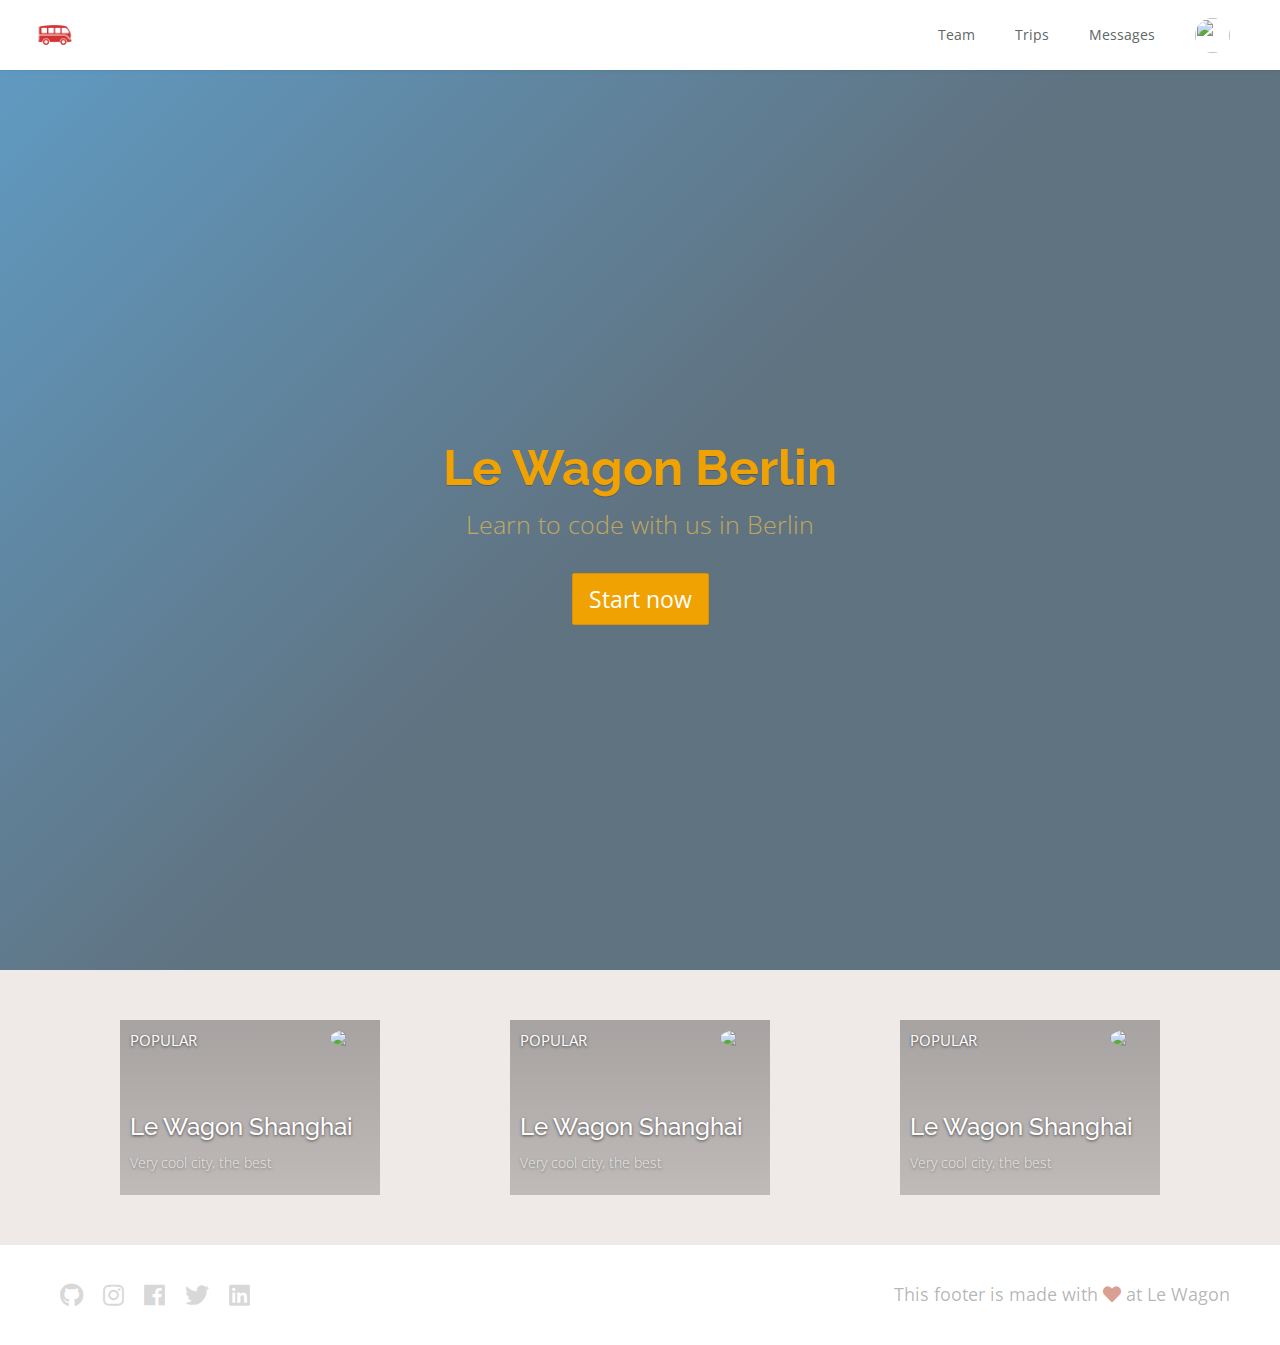
==== commit e605f6eb: "Automated commit at 2018-11-12 14:54:12 UTC by middleman-deploy 2.0.0-alpha" ====
--- a/index.html
+++ b/index.html
@@ -7,7 +7,7 @@
           content="width=device-width, initial-scale=1, shrink-to-fit=no">
     <!-- Use the title from a page's frontmatter if it has one -->
     <title>Le Wagon - Middleman</title>
-    <link href="stylesheets/application-28dbe05d.css" rel="stylesheet" />
+    <link href="stylesheets/application-65e99147.css" rel="stylesheet" />
     <script src="javascripts/application-93de88c9.js"></script>
     <link href="images/favicon-f15af148.png" rel="icon" type="image/png" />
   </head>
--- a/stylesheets/application-65e99147.css
+++ b/stylesheets/application-65e99147.css
@@ -0,0 +1,8 @@
+@import url("https://fonts.googleapis.com/css?family=Open+Sans:400,300,700|Raleway:400,100,300,700,500");/*!
+ * Bootstrap v3.3.7 (http://getbootstrap.com)
+ * Copyright 2011-2016 Twitter, Inc.
+ * Licensed under MIT (https://github.com/twbs/bootstrap/blob/master/LICENSE)
+ *//*! normalize.css v3.0.3 | MIT License | github.com/necolas/normalize.css */html{font-family:sans-serif;-ms-text-size-adjust:100%;-webkit-text-size-adjust:100%}body{margin:0}article,aside,details,figcaption,figure,footer,header,hgroup,main,menu,nav,section,summary{display:block}audio,canvas,progress,video{display:inline-block;vertical-align:baseline}audio:not([controls]){display:none;height:0}[hidden],template{display:none}a{background-color:transparent}a:active,a:hover{outline:0}abbr[title]{border-bottom:1px dotted}b,strong{font-weight:bold}dfn{font-style:italic}h1{font-size:2em;margin:0.67em 0}mark{background:#ff0;color:#000}small{font-size:80%}sub,sup{font-size:75%;line-height:0;position:relative;vertical-align:baseline}sup{top:-0.5em}sub{bottom:-0.25em}img{border:0}svg:not(:root){overflow:hidden}figure{margin:1em 40px}hr{-webkit-box-sizing:content-box;box-sizing:content-box;height:0}pre{overflow:auto}code,kbd,pre,samp{font-family:monospace, monospace;font-size:1em}button,input,optgroup,select,textarea{color:inherit;font:inherit;margin:0}button{overflow:visible}button,select{text-transform:none}button,html input[type="button"],input[type="reset"],input[type="submit"]{-webkit-appearance:button;cursor:pointer}button[disabled],html input[disabled]{cursor:default}button::-moz-focus-inner,input::-moz-focus-inner{border:0;padding:0}input{line-height:normal}input[type="checkbox"],input[type="radio"]{-webkit-box-sizing:border-box;box-sizing:border-box;padding:0}input[type="number"]::-webkit-inner-spin-button,input[type="number"]::-webkit-outer-spin-button{height:auto}input[type="search"]{-webkit-appearance:textfield;-webkit-box-sizing:content-box;box-sizing:content-box}input[type="search"]::-webkit-search-cancel-button,input[type="search"]::-webkit-search-decoration{-webkit-appearance:none}fieldset{border:1px solid #c0c0c0;margin:0 2px;padding:0.35em 0.625em 0.75em}legend{border:0;padding:0}textarea{overflow:auto}optgroup{font-weight:bold}table{border-collapse:collapse;border-spacing:0}td,th{padding:0}/*! Source: https://github.com/h5bp/html5-boilerplate/blob/master/src/css/main.css */@media print{*,*:before,*:after{background:transparent !important;color:#000 !important;-webkit-box-shadow:none !important;box-shadow:none !important;text-shadow:none !important}a,a:visited{text-decoration:underline}a[href]:after{content:" (" attr(href) ")"}abbr[title]:after{content:" (" attr(title) ")"}a[href^="#"]:after,a[href^="javascript:"]:after{content:""}pre,blockquote{border:1px solid #999;page-break-inside:avoid}thead{display:table-header-group}tr,img{page-break-inside:avoid}img{max-width:100% !important}p,h2,h3{orphans:3;widows:3}h2,h3{page-break-after:avoid}.navbar{display:none}.btn>.caret,.dropup>.btn>.caret{border-top-color:#000 !important}.label{border:1px solid #000}.table{border-collapse:collapse !important}.table td,.table th{background-color:#fff !important}.table-bordered th,.table-bordered td{border:1px solid #ddd !important}}@font-face{font-family:'Glyphicons Halflings';src:url("../assets/bootstrap/glyphicons-halflings-regular-86b6f62b.eot");src:url("../assets/bootstrap/glyphicons-halflings-regular-86b6f62b.eot?#iefix") format("embedded-opentype"),url("../assets/bootstrap/glyphicons-halflings-regular-ca35b697.woff2") format("woff2"),url("../assets/bootstrap/glyphicons-halflings-regular-278e49a8.woff") format("woff"),url("../assets/bootstrap/glyphicons-halflings-regular-44bc1850.ttf") format("truetype"),url("../assets/bootstrap/glyphicons-halflings-regular-de51a849.svg#glyphicons_halflingsregular") format("svg")}.glyphicon{position:relative;top:1px;display:inline-block;font-family:'Glyphicons Halflings';font-style:normal;font-weight:normal;line-height:1;-webkit-font-smoothing:antialiased;-moz-osx-font-smoothing:grayscale}.glyphicon-asterisk:before{content:"\002a"}.glyphicon-plus:before{content:"\002b"}.glyphicon-euro:before,.glyphicon-eur:before{content:"\20ac"}.glyphicon-minus:before{content:"\2212"}.glyphicon-cloud:before{content:"\2601"}.glyphicon-envelope:before{content:"\2709"}.glyphicon-pencil:before{content:"\270f"}.glyphicon-glass:before{content:"\e001"}.glyphicon-music:before{content:"\e002"}.glyphicon-search:before{content:"\e003"}.glyphicon-heart:before{content:"\e005"}.glyphicon-star:before{content:"\e006"}.glyphicon-star-empty:before{content:"\e007"}.glyphicon-user:before{content:"\e008"}.glyphicon-film:before{content:"\e009"}.glyphicon-th-large:before{content:"\e010"}.glyphicon-th:before{content:"\e011"}.glyphicon-th-list:before{content:"\e012"}.glyphicon-ok:before{content:"\e013"}.glyphicon-remove:before{content:"\e014"}.glyphicon-zoom-in:before{content:"\e015"}.glyphicon-zoom-out:before{content:"\e016"}.glyphicon-off:before{content:"\e017"}.glyphicon-signal:before{content:"\e018"}.glyphicon-cog:before{content:"\e019"}.glyphicon-trash:before{content:"\e020"}.glyphicon-home:before{content:"\e021"}.glyphicon-file:before{content:"\e022"}.glyphicon-time:before{content:"\e023"}.glyphicon-road:before{content:"\e024"}.glyphicon-download-alt:before{content:"\e025"}.glyphicon-download:before{content:"\e026"}.glyphicon-upload:before{content:"\e027"}.glyphicon-inbox:before{content:"\e028"}.glyphicon-play-circle:before{content:"\e029"}.glyphicon-repeat:before{content:"\e030"}.glyphicon-refresh:before{content:"\e031"}.glyphicon-list-alt:before{content:"\e032"}.glyphicon-lock:before{content:"\e033"}.glyphicon-flag:before{content:"\e034"}.glyphicon-headphones:before{content:"\e035"}.glyphicon-volume-off:before{content:"\e036"}.glyphicon-volume-down:before{content:"\e037"}.glyphicon-volume-up:before{content:"\e038"}.glyphicon-qrcode:before{content:"\e039"}.glyphicon-barcode:before{content:"\e040"}.glyphicon-tag:before{content:"\e041"}.glyphicon-tags:before{content:"\e042"}.glyphicon-book:before{content:"\e043"}.glyphicon-bookmark:before{content:"\e044"}.glyphicon-print:before{content:"\e045"}.glyphicon-camera:before{content:"\e046"}.glyphicon-font:before{content:"\e047"}.glyphicon-bold:before{content:"\e048"}.glyphicon-italic:before{content:"\e049"}.glyphicon-text-height:before{content:"\e050"}.glyphicon-text-width:before{content:"\e051"}.glyphicon-align-left:before{content:"\e052"}.glyphicon-align-center:before{content:"\e053"}.glyphicon-align-right:before{content:"\e054"}.glyphicon-align-justify:before{content:"\e055"}.glyphicon-list:before{content:"\e056"}.glyphicon-indent-left:before{content:"\e057"}.glyphicon-indent-right:before{content:"\e058"}.glyphicon-facetime-video:before{content:"\e059"}.glyphicon-picture:before{content:"\e060"}.glyphicon-map-marker:before{content:"\e062"}.glyphicon-adjust:before{content:"\e063"}.glyphicon-tint:before{content:"\e064"}.glyphicon-edit:before{content:"\e065"}.glyphicon-share:before{content:"\e066"}.glyphicon-check:before{content:"\e067"}.glyphicon-move:before{content:"\e068"}.glyphicon-step-backward:before{content:"\e069"}.glyphicon-fast-backward:before{content:"\e070"}.glyphicon-backward:before{content:"\e071"}.glyphicon-play:before{content:"\e072"}.glyphicon-pause:before{content:"\e073"}.glyphicon-stop:before{content:"\e074"}.glyphicon-forward:before{content:"\e075"}.glyphicon-fast-forward:before{content:"\e076"}.glyphicon-step-forward:before{content:"\e077"}.glyphicon-eject:before{content:"\e078"}.glyphicon-chevron-left:before{content:"\e079"}.glyphicon-chevron-right:before{content:"\e080"}.glyphicon-plus-sign:before{content:"\e081"}.glyphicon-minus-sign:before{content:"\e082"}.glyphicon-remove-sign:before{content:"\e083"}.glyphicon-ok-sign:before{content:"\e084"}.glyphicon-question-sign:before{content:"\e085"}.glyphicon-info-sign:before{content:"\e086"}.glyphicon-screenshot:before{content:"\e087"}.glyphicon-remove-circle:before{content:"\e088"}.glyphicon-ok-circle:before{content:"\e089"}.glyphicon-ban-circle:before{content:"\e090"}.glyphicon-arrow-left:before{content:"\e091"}.glyphicon-arrow-right:before{content:"\e092"}.glyphicon-arrow-up:before{content:"\e093"}.glyphicon-arrow-down:before{content:"\e094"}.glyphicon-share-alt:before{content:"\e095"}.glyphicon-resize-full:before{content:"\e096"}.glyphicon-resize-small:before{content:"\e097"}.glyphicon-exclamation-sign:before{content:"\e101"}.glyphicon-gift:before{content:"\e102"}.glyphicon-leaf:before{content:"\e103"}.glyphicon-fire:before{content:"\e104"}.glyphicon-eye-open:before{content:"\e105"}.glyphicon-eye-close:before{content:"\e106"}.glyphicon-warning-sign:before{content:"\e107"}.glyphicon-plane:before{content:"\e108"}.glyphicon-calendar:before{content:"\e109"}.glyphicon-random:before{content:"\e110"}.glyphicon-comment:before{content:"\e111"}.glyphicon-magnet:before{content:"\e112"}.glyphicon-chevron-up:before{content:"\e113"}.glyphicon-chevron-down:before{content:"\e114"}.glyphicon-retweet:before{content:"\e115"}.glyphicon-shopping-cart:before{content:"\e116"}.glyphicon-folder-close:before{content:"\e117"}.glyphicon-folder-open:before{content:"\e118"}.glyphicon-resize-vertical:before{content:"\e119"}.glyphicon-resize-horizontal:before{content:"\e120"}.glyphicon-hdd:before{content:"\e121"}.glyphicon-bullhorn:before{content:"\e122"}.glyphicon-bell:before{content:"\e123"}.glyphicon-certificate:before{content:"\e124"}.glyphicon-thumbs-up:before{content:"\e125"}.glyphicon-thumbs-down:before{content:"\e126"}.glyphicon-hand-right:before{content:"\e127"}.glyphicon-hand-left:before{content:"\e128"}.glyphicon-hand-up:before{content:"\e129"}.glyphicon-hand-down:before{content:"\e130"}.glyphicon-circle-arrow-right:before{content:"\e131"}.glyphicon-circle-arrow-left:before{content:"\e132"}.glyphicon-circle-arrow-up:before{content:"\e133"}.glyphicon-circle-arrow-down:before{content:"\e134"}.glyphicon-globe:before{content:"\e135"}.glyphicon-wrench:before{content:"\e136"}.glyphicon-tasks:before{content:"\e137"}.glyphicon-filter:before{content:"\e138"}.glyphicon-briefcase:before{content:"\e139"}.glyphicon-fullscreen:before{content:"\e140"}.glyphicon-dashboard:before{content:"\e141"}.glyphicon-paperclip:before{content:"\e142"}.glyphicon-heart-empty:before{content:"\e143"}.glyphicon-link:before{content:"\e144"}.glyphicon-phone:before{content:"\e145"}.glyphicon-pushpin:before{content:"\e146"}.glyphicon-usd:before{content:"\e148"}.glyphicon-gbp:before{content:"\e149"}.glyphicon-sort:before{content:"\e150"}.glyphicon-sort-by-alphabet:before{content:"\e151"}.glyphicon-sort-by-alphabet-alt:before{content:"\e152"}.glyphicon-sort-by-order:before{content:"\e153"}.glyphicon-sort-by-order-alt:before{content:"\e154"}.glyphicon-sort-by-attributes:before{content:"\e155"}.glyphicon-sort-by-attributes-alt:before{content:"\e156"}.glyphicon-unchecked:before{content:"\e157"}.glyphicon-expand:before{content:"\e158"}.glyphicon-collapse-down:before{content:"\e159"}.glyphicon-collapse-up:before{content:"\e160"}.glyphicon-log-in:before{content:"\e161"}.glyphicon-flash:before{content:"\e162"}.glyphicon-log-out:before{content:"\e163"}.glyphicon-new-window:before{content:"\e164"}.glyphicon-record:before{content:"\e165"}.glyphicon-save:before{content:"\e166"}.glyphicon-open:before{content:"\e167"}.glyphicon-saved:before{content:"\e168"}.glyphicon-import:before{content:"\e169"}.glyphicon-export:before{content:"\e170"}.glyphicon-send:before{content:"\e171"}.glyphicon-floppy-disk:before{content:"\e172"}.glyphicon-floppy-saved:before{content:"\e173"}.glyphicon-floppy-remove:before{content:"\e174"}.glyphicon-floppy-save:before{content:"\e175"}.glyphicon-floppy-open:before{content:"\e176"}.glyphicon-credit-card:before{content:"\e177"}.glyphicon-transfer:before{content:"\e178"}.glyphicon-cutlery:before{content:"\e179"}.glyphicon-header:before{content:"\e180"}.glyphicon-compressed:before{content:"\e181"}.glyphicon-earphone:before{content:"\e182"}.glyphicon-phone-alt:before{content:"\e183"}.glyphicon-tower:before{content:"\e184"}.glyphicon-stats:before{content:"\e185"}.glyphicon-sd-video:before{content:"\e186"}.glyphicon-hd-video:before{content:"\e187"}.glyphicon-subtitles:before{content:"\e188"}.glyphicon-sound-stereo:before{content:"\e189"}.glyphicon-sound-dolby:before{content:"\e190"}.glyphicon-sound-5-1:before{content:"\e191"}.glyphicon-sound-6-1:before{content:"\e192"}.glyphicon-sound-7-1:before{content:"\e193"}.glyphicon-copyright-mark:before{content:"\e194"}.glyphicon-registration-mark:before{content:"\e195"}.glyphicon-cloud-download:before{content:"\e197"}.glyphicon-cloud-upload:before{content:"\e198"}.glyphicon-tree-conifer:before{content:"\e199"}.glyphicon-tree-deciduous:before{content:"\e200"}.glyphicon-cd:before{content:"\e201"}.glyphicon-save-file:before{content:"\e202"}.glyphicon-open-file:before{content:"\e203"}.glyphicon-level-up:before{content:"\e204"}.glyphicon-copy:before{content:"\e205"}.glyphicon-paste:before{content:"\e206"}.glyphicon-alert:before{content:"\e209"}.glyphicon-equalizer:before{content:"\e210"}.glyphicon-king:before{content:"\e211"}.glyphicon-queen:before{content:"\e212"}.glyphicon-pawn:before{content:"\e213"}.glyphicon-bishop:before{content:"\e214"}.glyphicon-knight:before{content:"\e215"}.glyphicon-baby-formula:before{content:"\e216"}.glyphicon-tent:before{content:"\26fa"}.glyphicon-blackboard:before{content:"\e218"}.glyphicon-bed:before{content:"\e219"}.glyphicon-apple:before{content:"\f8ff"}.glyphicon-erase:before{content:"\e221"}.glyphicon-hourglass:before{content:"\231b"}.glyphicon-lamp:before{content:"\e223"}.glyphicon-duplicate:before{content:"\e224"}.glyphicon-piggy-bank:before{content:"\e225"}.glyphicon-scissors:before{content:"\e226"}.glyphicon-bitcoin:before{content:"\e227"}.glyphicon-btc:before{content:"\e227"}.glyphicon-xbt:before{content:"\e227"}.glyphicon-yen:before{content:"\00a5"}.glyphicon-jpy:before{content:"\00a5"}.glyphicon-ruble:before{content:"\20bd"}.glyphicon-rub:before{content:"\20bd"}.glyphicon-scale:before{content:"\e230"}.glyphicon-ice-lolly:before{content:"\e231"}.glyphicon-ice-lolly-tasted:before{content:"\e232"}.glyphicon-education:before{content:"\e233"}.glyphicon-option-horizontal:before{content:"\e234"}.glyphicon-option-vertical:before{content:"\e235"}.glyphicon-menu-hamburger:before{content:"\e236"}.glyphicon-modal-window:before{content:"\e237"}.glyphicon-oil:before{content:"\e238"}.glyphicon-grain:before{content:"\e239"}.glyphicon-sunglasses:before{content:"\e240"}.glyphicon-text-size:before{content:"\e241"}.glyphicon-text-color:before{content:"\e242"}.glyphicon-text-background:before{content:"\e243"}.glyphicon-object-align-top:before{content:"\e244"}.glyphicon-object-align-bottom:before{content:"\e245"}.glyphicon-object-align-horizontal:before{content:"\e246"}.glyphicon-object-align-left:before{content:"\e247"}.glyphicon-object-align-vertical:before{content:"\e248"}.glyphicon-object-align-right:before{content:"\e249"}.glyphicon-triangle-right:before{content:"\e250"}.glyphicon-triangle-left:before{content:"\e251"}.glyphicon-triangle-bottom:before{content:"\e252"}.glyphicon-triangle-top:before{content:"\e253"}.glyphicon-console:before{content:"\e254"}.glyphicon-superscript:before{content:"\e255"}.glyphicon-subscript:before{content:"\e256"}.glyphicon-menu-left:before{content:"\e257"}.glyphicon-menu-right:before{content:"\e258"}.glyphicon-menu-down:before{content:"\e259"}.glyphicon-menu-up:before{content:"\e260"}*{-webkit-box-sizing:border-box;box-sizing:border-box}*:before,*:after{-webkit-box-sizing:border-box;box-sizing:border-box}html{font-size:10px;-webkit-tap-highlight-color:transparent}body{font-family:"Open Sans", "Helvetica", "sans-serif";font-size:18px;line-height:1.42857143;color:#333333;background-color:#EFE9E7}input,button,select,textarea{font-family:inherit;font-size:inherit;line-height:inherit}a{color:#F0A202;text-decoration:none}a:hover,a:focus{color:#a46f01;text-decoration:underline}a:focus{outline:5px auto -webkit-focus-ring-color;outline-offset:-2px}figure{margin:0}img{vertical-align:middle}.img-responsive{display:block;max-width:100%;height:auto}.img-rounded{border-radius:2px}.img-thumbnail{padding:4px;line-height:1.42857143;background-color:#EFE9E7;border:1px solid #ddd;border-radius:2px;-webkit-transition:all 0.2s ease-in-out;transition:all 0.2s ease-in-out;display:inline-block;max-width:100%;height:auto}.img-circle{border-radius:50%}hr{margin-top:25px;margin-bottom:25px;border:0;border-top:1px solid #eeeeee}.sr-only{position:absolute;width:1px;height:1px;margin:-1px;padding:0;overflow:hidden;clip:rect(0, 0, 0, 0);border:0}.sr-only-focusable:active,.sr-only-focusable:focus{position:static;width:auto;height:auto;margin:0;overflow:visible;clip:auto}[role="button"]{cursor:pointer}h1,h2,h3,h4,h5,h6,.h1,.h2,.h3,.h4,.h5,.h6{font-family:"Raleway", "Helvetica", "sans-serif";font-weight:500;line-height:1.1;color:inherit}h1 small,h1 .small,h2 small,h2 .small,h3 small,h3 .small,h4 small,h4 .small,h5 small,h5 .small,h6 small,h6 .small,.h1 small,.h1 .small,.h2 small,.h2 .small,.h3 small,.h3 .small,.h4 small,.h4 .small,.h5 small,.h5 .small,.h6 small,.h6 .small{font-weight:normal;line-height:1;color:#777777}h1,.h1,h2,.h2,h3,.h3{margin-top:25px;margin-bottom:12.5px}h1 small,h1 .small,.h1 small,.h1 .small,h2 small,h2 .small,.h2 small,.h2 .small,h3 small,h3 .small,.h3 small,.h3 .small{font-size:65%}h4,.h4,h5,.h5,h6,.h6{margin-top:12.5px;margin-bottom:12.5px}h4 small,h4 .small,.h4 small,.h4 .small,h5 small,h5 .small,.h5 small,.h5 .small,h6 small,h6 .small,.h6 small,.h6 .small{font-size:75%}h1,.h1{font-size:46px}h2,.h2{font-size:38px}h3,.h3{font-size:31px}h4,.h4{font-size:23px}h5,.h5{font-size:18px}h6,.h6{font-size:16px}p{margin:0 0 12.5px}.lead{margin-bottom:25px;font-size:20px;font-weight:300;line-height:1.4}@media (min-width: 768px){.lead{font-size:27px}}small,.small{font-size:88%}mark,.mark{background-color:#fcf8e3;padding:.2em}.text-left{text-align:left}.text-right{text-align:right}.text-center{text-align:center}.text-justify{text-align:justify}.text-nowrap{white-space:nowrap}.text-lowercase{text-transform:lowercase}.text-uppercase,.initialism{text-transform:uppercase}.text-capitalize{text-transform:capitalize}.text-muted{color:#777777}.text-primary{color:#F0A202}a.text-primary:hover,a.text-primary:focus{color:#bd8002}.text-success{color:#3c763d}a.text-success:hover,a.text-success:focus{color:#2b542c}.text-info{color:#31708f}a.text-info:hover,a.text-info:focus{color:#245269}.text-warning{color:#8a6d3b}a.text-warning:hover,a.text-warning:focus{color:#66512c}.text-danger{color:#a94442}a.text-danger:hover,a.text-danger:focus{color:#843534}.bg-primary{color:#fff}.bg-primary{background-color:#F0A202}a.bg-primary:hover,a.bg-primary:focus{background-color:#bd8002}.bg-success{background-color:#dff0d8}a.bg-success:hover,a.bg-success:focus{background-color:#c1e2b3}.bg-info{background-color:#d9edf7}a.bg-info:hover,a.bg-info:focus{background-color:#afd9ee}.bg-warning{background-color:#fcf8e3}a.bg-warning:hover,a.bg-warning:focus{background-color:#f7ecb5}.bg-danger{background-color:#f2dede}a.bg-danger:hover,a.bg-danger:focus{background-color:#e4b9b9}.page-header{padding-bottom:11.5px;margin:50px 0 25px;border-bottom:1px solid #eeeeee}ul,ol{margin-top:0;margin-bottom:12.5px}ul ul,ul ol,ol ul,ol ol{margin-bottom:0}.list-unstyled{padding-left:0;list-style:none}.list-inline{padding-left:0;list-style:none;margin-left:-5px}.list-inline>li{display:inline-block;padding-left:5px;padding-right:5px}dl{margin-top:0;margin-bottom:25px}dt,dd{line-height:1.42857143}dt{font-weight:bold}dd{margin-left:0}.dl-horizontal dd:before,.dl-horizontal dd:after{content:" ";display:table}.dl-horizontal dd:after{clear:both}@media (min-width: 768px){.dl-horizontal dt{float:left;width:160px;clear:left;text-align:right;overflow:hidden;text-overflow:ellipsis;white-space:nowrap}.dl-horizontal dd{margin-left:180px}}abbr[title],abbr[data-original-title]{cursor:help;border-bottom:1px dotted #777777}.initialism{font-size:90%}blockquote{padding:12.5px 25px;margin:0 0 25px;font-size:22.5px;border-left:5px solid #eeeeee}blockquote p:last-child,blockquote ul:last-child,blockquote ol:last-child{margin-bottom:0}blockquote footer,blockquote small,blockquote .small{display:block;font-size:80%;line-height:1.42857143;color:#777777}blockquote footer:before,blockquote small:before,blockquote .small:before{content:'\2014 \00A0'}.blockquote-reverse,blockquote.pull-right{padding-right:15px;padding-left:0;border-right:5px solid #eeeeee;border-left:0;text-align:right}.blockquote-reverse footer:before,.blockquote-reverse small:before,.blockquote-reverse .small:before,blockquote.pull-right footer:before,blockquote.pull-right small:before,blockquote.pull-right .small:before{content:''}.blockquote-reverse footer:after,.blockquote-reverse small:after,.blockquote-reverse .small:after,blockquote.pull-right footer:after,blockquote.pull-right small:after,blockquote.pull-right .small:after{content:'\00A0 \2014'}address{margin-bottom:25px;font-style:normal;line-height:1.42857143}code,kbd,pre,samp{font-family:Menlo, Monaco, Consolas, "Courier New", monospace}code{padding:2px 4px;font-size:90%;color:#c7254e;background-color:#f9f2f4;border-radius:2px}kbd{padding:2px 4px;font-size:90%;color:#fff;background-color:#333;border-radius:2px;-webkit-box-shadow:inset 0 -1px 0 rgba(0,0,0,0.25);box-shadow:inset 0 -1px 0 rgba(0,0,0,0.25)}kbd kbd{padding:0;font-size:100%;font-weight:bold;-webkit-box-shadow:none;box-shadow:none}pre{display:block;padding:12px;margin:0 0 12.5px;font-size:17px;line-height:1.42857143;word-break:break-all;word-wrap:break-word;color:#333333;background-color:#f5f5f5;border:1px solid #ccc;border-radius:2px}pre code{padding:0;font-size:inherit;color:inherit;white-space:pre-wrap;background-color:transparent;border-radius:0}.pre-scrollable{max-height:340px;overflow-y:scroll}.container{margin-right:auto;margin-left:auto;padding-left:15px;padding-right:15px}.container:before,.container:after{content:" ";display:table}.container:after{clear:both}@media (min-width: 768px){.container{width:750px}}@media (min-width: 992px){.container{width:970px}}@media (min-width: 1200px){.container{width:1170px}}.container-fluid{margin-right:auto;margin-left:auto;padding-left:15px;padding-right:15px}.container-fluid:before,.container-fluid:after{content:" ";display:table}.container-fluid:after{clear:both}.row{margin-left:-15px;margin-right:-15px}.row:before,.row:after{content:" ";display:table}.row:after{clear:both}.col-xs-1,.col-sm-1,.col-md-1,.col-lg-1,.col-xs-2,.col-sm-2,.col-md-2,.col-lg-2,.col-xs-3,.col-sm-3,.col-md-3,.col-lg-3,.col-xs-4,.col-sm-4,.col-md-4,.col-lg-4,.col-xs-5,.col-sm-5,.col-md-5,.col-lg-5,.col-xs-6,.col-sm-6,.col-md-6,.col-lg-6,.col-xs-7,.col-sm-7,.col-md-7,.col-lg-7,.col-xs-8,.col-sm-8,.col-md-8,.col-lg-8,.col-xs-9,.col-sm-9,.col-md-9,.col-lg-9,.col-xs-10,.col-sm-10,.col-md-10,.col-lg-10,.col-xs-11,.col-sm-11,.col-md-11,.col-lg-11,.col-xs-12,.col-sm-12,.col-md-12,.col-lg-12{position:relative;min-height:1px;padding-left:15px;padding-right:15px}.col-xs-1,.col-xs-2,.col-xs-3,.col-xs-4,.col-xs-5,.col-xs-6,.col-xs-7,.col-xs-8,.col-xs-9,.col-xs-10,.col-xs-11,.col-xs-12{float:left}.col-xs-1{width:8.33333333%}.col-xs-2{width:16.66666667%}.col-xs-3{width:25%}.col-xs-4{width:33.33333333%}.col-xs-5{width:41.66666667%}.col-xs-6{width:50%}.col-xs-7{width:58.33333333%}.col-xs-8{width:66.66666667%}.col-xs-9{width:75%}.col-xs-10{width:83.33333333%}.col-xs-11{width:91.66666667%}.col-xs-12{width:100%}.col-xs-pull-0{right:auto}.col-xs-pull-1{right:8.33333333%}.col-xs-pull-2{right:16.66666667%}.col-xs-pull-3{right:25%}.col-xs-pull-4{right:33.33333333%}.col-xs-pull-5{right:41.66666667%}.col-xs-pull-6{right:50%}.col-xs-pull-7{right:58.33333333%}.col-xs-pull-8{right:66.66666667%}.col-xs-pull-9{right:75%}.col-xs-pull-10{right:83.33333333%}.col-xs-pull-11{right:91.66666667%}.col-xs-pull-12{right:100%}.col-xs-push-0{left:auto}.col-xs-push-1{left:8.33333333%}.col-xs-push-2{left:16.66666667%}.col-xs-push-3{left:25%}.col-xs-push-4{left:33.33333333%}.col-xs-push-5{left:41.66666667%}.col-xs-push-6{left:50%}.col-xs-push-7{left:58.33333333%}.col-xs-push-8{left:66.66666667%}.col-xs-push-9{left:75%}.col-xs-push-10{left:83.33333333%}.col-xs-push-11{left:91.66666667%}.col-xs-push-12{left:100%}.col-xs-offset-0{margin-left:0%}.col-xs-offset-1{margin-left:8.33333333%}.col-xs-offset-2{margin-left:16.66666667%}.col-xs-offset-3{margin-left:25%}.col-xs-offset-4{margin-left:33.33333333%}.col-xs-offset-5{margin-left:41.66666667%}.col-xs-offset-6{margin-left:50%}.col-xs-offset-7{margin-left:58.33333333%}.col-xs-offset-8{margin-left:66.66666667%}.col-xs-offset-9{margin-left:75%}.col-xs-offset-10{margin-left:83.33333333%}.col-xs-offset-11{margin-left:91.66666667%}.col-xs-offset-12{margin-left:100%}@media (min-width: 768px){.col-sm-1,.col-sm-2,.col-sm-3,.col-sm-4,.col-sm-5,.col-sm-6,.col-sm-7,.col-sm-8,.col-sm-9,.col-sm-10,.col-sm-11,.col-sm-12{float:left}.col-sm-1{width:8.33333333%}.col-sm-2{width:16.66666667%}.col-sm-3{width:25%}.col-sm-4{width:33.33333333%}.col-sm-5{width:41.66666667%}.col-sm-6{width:50%}.col-sm-7{width:58.33333333%}.col-sm-8{width:66.66666667%}.col-sm-9{width:75%}.col-sm-10{width:83.33333333%}.col-sm-11{width:91.66666667%}.col-sm-12{width:100%}.col-sm-pull-0{right:auto}.col-sm-pull-1{right:8.33333333%}.col-sm-pull-2{right:16.66666667%}.col-sm-pull-3{right:25%}.col-sm-pull-4{right:33.33333333%}.col-sm-pull-5{right:41.66666667%}.col-sm-pull-6{right:50%}.col-sm-pull-7{right:58.33333333%}.col-sm-pull-8{right:66.66666667%}.col-sm-pull-9{right:75%}.col-sm-pull-10{right:83.33333333%}.col-sm-pull-11{right:91.66666667%}.col-sm-pull-12{right:100%}.col-sm-push-0{left:auto}.col-sm-push-1{left:8.33333333%}.col-sm-push-2{left:16.66666667%}.col-sm-push-3{left:25%}.col-sm-push-4{left:33.33333333%}.col-sm-push-5{left:41.66666667%}.col-sm-push-6{left:50%}.col-sm-push-7{left:58.33333333%}.col-sm-push-8{left:66.66666667%}.col-sm-push-9{left:75%}.col-sm-push-10{left:83.33333333%}.col-sm-push-11{left:91.66666667%}.col-sm-push-12{left:100%}.col-sm-offset-0{margin-left:0%}.col-sm-offset-1{margin-left:8.33333333%}.col-sm-offset-2{margin-left:16.66666667%}.col-sm-offset-3{margin-left:25%}.col-sm-offset-4{margin-left:33.33333333%}.col-sm-offset-5{margin-left:41.66666667%}.col-sm-offset-6{margin-left:50%}.col-sm-offset-7{margin-left:58.33333333%}.col-sm-offset-8{margin-left:66.66666667%}.col-sm-offset-9{margin-left:75%}.col-sm-offset-10{margin-left:83.33333333%}.col-sm-offset-11{margin-left:91.66666667%}.col-sm-offset-12{margin-left:100%}}@media (min-width: 992px){.col-md-1,.col-md-2,.col-md-3,.col-md-4,.col-md-5,.col-md-6,.col-md-7,.col-md-8,.col-md-9,.col-md-10,.col-md-11,.col-md-12{float:left}.col-md-1{width:8.33333333%}.col-md-2{width:16.66666667%}.col-md-3{width:25%}.col-md-4{width:33.33333333%}.col-md-5{width:41.66666667%}.col-md-6{width:50%}.col-md-7{width:58.33333333%}.col-md-8{width:66.66666667%}.col-md-9{width:75%}.col-md-10{width:83.33333333%}.col-md-11{width:91.66666667%}.col-md-12{width:100%}.col-md-pull-0{right:auto}.col-md-pull-1{right:8.33333333%}.col-md-pull-2{right:16.66666667%}.col-md-pull-3{right:25%}.col-md-pull-4{right:33.33333333%}.col-md-pull-5{right:41.66666667%}.col-md-pull-6{right:50%}.col-md-pull-7{right:58.33333333%}.col-md-pull-8{right:66.66666667%}.col-md-pull-9{right:75%}.col-md-pull-10{right:83.33333333%}.col-md-pull-11{right:91.66666667%}.col-md-pull-12{right:100%}.col-md-push-0{left:auto}.col-md-push-1{left:8.33333333%}.col-md-push-2{left:16.66666667%}.col-md-push-3{left:25%}.col-md-push-4{left:33.33333333%}.col-md-push-5{left:41.66666667%}.col-md-push-6{left:50%}.col-md-push-7{left:58.33333333%}.col-md-push-8{left:66.66666667%}.col-md-push-9{left:75%}.col-md-push-10{left:83.33333333%}.col-md-push-11{left:91.66666667%}.col-md-push-12{left:100%}.col-md-offset-0{margin-left:0%}.col-md-offset-1{margin-left:8.33333333%}.col-md-offset-2{margin-left:16.66666667%}.col-md-offset-3{margin-left:25%}.col-md-offset-4{margin-left:33.33333333%}.col-md-offset-5{margin-left:41.66666667%}.col-md-offset-6{margin-left:50%}.col-md-offset-7{margin-left:58.33333333%}.col-md-offset-8{margin-left:66.66666667%}.col-md-offset-9{margin-left:75%}.col-md-offset-10{margin-left:83.33333333%}.col-md-offset-11{margin-left:91.66666667%}.col-md-offset-12{margin-left:100%}}@media (min-width: 1200px){.col-lg-1,.col-lg-2,.col-lg-3,.col-lg-4,.col-lg-5,.col-lg-6,.col-lg-7,.col-lg-8,.col-lg-9,.col-lg-10,.col-lg-11,.col-lg-12{float:left}.col-lg-1{width:8.33333333%}.col-lg-2{width:16.66666667%}.col-lg-3{width:25%}.col-lg-4{width:33.33333333%}.col-lg-5{width:41.66666667%}.col-lg-6{width:50%}.col-lg-7{width:58.33333333%}.col-lg-8{width:66.66666667%}.col-lg-9{width:75%}.col-lg-10{width:83.33333333%}.col-lg-11{width:91.66666667%}.col-lg-12{width:100%}.col-lg-pull-0{right:auto}.col-lg-pull-1{right:8.33333333%}.col-lg-pull-2{right:16.66666667%}.col-lg-pull-3{right:25%}.col-lg-pull-4{right:33.33333333%}.col-lg-pull-5{right:41.66666667%}.col-lg-pull-6{right:50%}.col-lg-pull-7{right:58.33333333%}.col-lg-pull-8{right:66.66666667%}.col-lg-pull-9{right:75%}.col-lg-pull-10{right:83.33333333%}.col-lg-pull-11{right:91.66666667%}.col-lg-pull-12{right:100%}.col-lg-push-0{left:auto}.col-lg-push-1{left:8.33333333%}.col-lg-push-2{left:16.66666667%}.col-lg-push-3{left:25%}.col-lg-push-4{left:33.33333333%}.col-lg-push-5{left:41.66666667%}.col-lg-push-6{left:50%}.col-lg-push-7{left:58.33333333%}.col-lg-push-8{left:66.66666667%}.col-lg-push-9{left:75%}.col-lg-push-10{left:83.33333333%}.col-lg-push-11{left:91.66666667%}.col-lg-push-12{left:100%}.col-lg-offset-0{margin-left:0%}.col-lg-offset-1{margin-left:8.33333333%}.col-lg-offset-2{margin-left:16.66666667%}.col-lg-offset-3{margin-left:25%}.col-lg-offset-4{margin-left:33.33333333%}.col-lg-offset-5{margin-left:41.66666667%}.col-lg-offset-6{margin-left:50%}.col-lg-offset-7{margin-left:58.33333333%}.col-lg-offset-8{margin-left:66.66666667%}.col-lg-offset-9{margin-left:75%}.col-lg-offset-10{margin-left:83.33333333%}.col-lg-offset-11{margin-left:91.66666667%}.col-lg-offset-12{margin-left:100%}}table{background-color:transparent}caption{padding-top:8px;padding-bottom:8px;color:#777777;text-align:left}th{text-align:left}.table{width:100%;max-width:100%;margin-bottom:25px}.table>thead>tr>th,.table>thead>tr>td,.table>tbody>tr>th,.table>tbody>tr>td,.table>tfoot>tr>th,.table>tfoot>tr>td{padding:8px;line-height:1.42857143;vertical-align:top;border-top:1px solid #ddd}.table>thead>tr>th{vertical-align:bottom;border-bottom:2px solid #ddd}.table>caption+thead>tr:first-child>th,.table>caption+thead>tr:first-child>td,.table>colgroup+thead>tr:first-child>th,.table>colgroup+thead>tr:first-child>td,.table>thead:first-child>tr:first-child>th,.table>thead:first-child>tr:first-child>td{border-top:0}.table>tbody+tbody{border-top:2px solid #ddd}.table .table{background-color:#EFE9E7}.table-condensed>thead>tr>th,.table-condensed>thead>tr>td,.table-condensed>tbody>tr>th,.table-condensed>tbody>tr>td,.table-condensed>tfoot>tr>th,.table-condensed>tfoot>tr>td{padding:5px}.table-bordered{border:1px solid #ddd}.table-bordered>thead>tr>th,.table-bordered>thead>tr>td,.table-bordered>tbody>tr>th,.table-bordered>tbody>tr>td,.table-bordered>tfoot>tr>th,.table-bordered>tfoot>tr>td{border:1px solid #ddd}.table-bordered>thead>tr>th,.table-bordered>thead>tr>td{border-bottom-width:2px}.table-striped>tbody>tr:nth-of-type(odd){background-color:#f9f9f9}.table-hover>tbody>tr:hover{background-color:#f5f5f5}table col[class*="col-"]{position:static;float:none;display:table-column}table td[class*="col-"],table th[class*="col-"]{position:static;float:none;display:table-cell}.table>thead>tr>td.active,.table>thead>tr>th.active,.table>thead>tr.active>td,.table>thead>tr.active>th,.table>tbody>tr>td.active,.table>tbody>tr>th.active,.table>tbody>tr.active>td,.table>tbody>tr.active>th,.table>tfoot>tr>td.active,.table>tfoot>tr>th.active,.table>tfoot>tr.active>td,.table>tfoot>tr.active>th{background-color:#f5f5f5}.table-hover>tbody>tr>td.active:hover,.table-hover>tbody>tr>th.active:hover,.table-hover>tbody>tr.active:hover>td,.table-hover>tbody>tr:hover>.active,.table-hover>tbody>tr.active:hover>th{background-color:#e8e8e8}.table>thead>tr>td.success,.table>thead>tr>th.success,.table>thead>tr.success>td,.table>thead>tr.success>th,.table>tbody>tr>td.success,.table>tbody>tr>th.success,.table>tbody>tr.success>td,.table>tbody>tr.success>th,.table>tfoot>tr>td.success,.table>tfoot>tr>th.success,.table>tfoot>tr.success>td,.table>tfoot>tr.success>th{background-color:#dff0d8}.table-hover>tbody>tr>td.success:hover,.table-hover>tbody>tr>th.success:hover,.table-hover>tbody>tr.success:hover>td,.table-hover>tbody>tr:hover>.success,.table-hover>tbody>tr.success:hover>th{background-color:#d0e9c6}.table>thead>tr>td.info,.table>thead>tr>th.info,.table>thead>tr.info>td,.table>thead>tr.info>th,.table>tbody>tr>td.info,.table>tbody>tr>th.info,.table>tbody>tr.info>td,.table>tbody>tr.info>th,.table>tfoot>tr>td.info,.table>tfoot>tr>th.info,.table>tfoot>tr.info>td,.table>tfoot>tr.info>th{background-color:#d9edf7}.table-hover>tbody>tr>td.info:hover,.table-hover>tbody>tr>th.info:hover,.table-hover>tbody>tr.info:hover>td,.table-hover>tbody>tr:hover>.info,.table-hover>tbody>tr.info:hover>th{background-color:#c4e3f3}.table>thead>tr>td.warning,.table>thead>tr>th.warning,.table>thead>tr.warning>td,.table>thead>tr.warning>th,.table>tbody>tr>td.warning,.table>tbody>tr>th.warning,.table>tbody>tr.warning>td,.table>tbody>tr.warning>th,.table>tfoot>tr>td.warning,.table>tfoot>tr>th.warning,.table>tfoot>tr.warning>td,.table>tfoot>tr.warning>th{background-color:#fcf8e3}.table-hover>tbody>tr>td.warning:hover,.table-hover>tbody>tr>th.warning:hover,.table-hover>tbody>tr.warning:hover>td,.table-hover>tbody>tr:hover>.warning,.table-hover>tbody>tr.warning:hover>th{background-color:#faf2cc}.table>thead>tr>td.danger,.table>thead>tr>th.danger,.table>thead>tr.danger>td,.table>thead>tr.danger>th,.table>tbody>tr>td.danger,.table>tbody>tr>th.danger,.table>tbody>tr.danger>td,.table>tbody>tr.danger>th,.table>tfoot>tr>td.danger,.table>tfoot>tr>th.danger,.table>tfoot>tr.danger>td,.table>tfoot>tr.danger>th{background-color:#f2dede}.table-hover>tbody>tr>td.danger:hover,.table-hover>tbody>tr>th.danger:hover,.table-hover>tbody>tr.danger:hover>td,.table-hover>tbody>tr:hover>.danger,.table-hover>tbody>tr.danger:hover>th{background-color:#ebcccc}.table-responsive{overflow-x:auto;min-height:0.01%}@media screen and (max-width: 767px){.table-responsive{width:100%;margin-bottom:18.75px;overflow-y:hidden;-ms-overflow-style:-ms-autohiding-scrollbar;border:1px solid #ddd}.table-responsive>.table{margin-bottom:0}.table-responsive>.table>thead>tr>th,.table-responsive>.table>thead>tr>td,.table-responsive>.table>tbody>tr>th,.table-responsive>.table>tbody>tr>td,.table-responsive>.table>tfoot>tr>th,.table-responsive>.table>tfoot>tr>td{white-space:nowrap}.table-responsive>.table-bordered{border:0}.table-responsive>.table-bordered>thead>tr>th:first-child,.table-responsive>.table-bordered>thead>tr>td:first-child,.table-responsive>.table-bordered>tbody>tr>th:first-child,.table-responsive>.table-bordered>tbody>tr>td:first-child,.table-responsive>.table-bordered>tfoot>tr>th:first-child,.table-responsive>.table-bordered>tfoot>tr>td:first-child{border-left:0}.table-responsive>.table-bordered>thead>tr>th:last-child,.table-responsive>.table-bordered>thead>tr>td:last-child,.table-responsive>.table-bordered>tbody>tr>th:last-child,.table-responsive>.table-bordered>tbody>tr>td:last-child,.table-responsive>.table-bordered>tfoot>tr>th:last-child,.table-responsive>.table-bordered>tfoot>tr>td:last-child{border-right:0}.table-responsive>.table-bordered>tbody>tr:last-child>th,.table-responsive>.table-bordered>tbody>tr:last-child>td,.table-responsive>.table-bordered>tfoot>tr:last-child>th,.table-responsive>.table-bordered>tfoot>tr:last-child>td{border-bottom:0}}fieldset{padding:0;margin:0;border:0;min-width:0}legend{display:block;width:100%;padding:0;margin-bottom:25px;font-size:27px;line-height:inherit;color:#333333;border:0;border-bottom:1px solid #e5e5e5}label{display:inline-block;max-width:100%;margin-bottom:5px;font-weight:bold}input[type="search"]{-webkit-box-sizing:border-box;box-sizing:border-box}input[type="radio"],input[type="checkbox"]{margin:4px 0 0;margin-top:1px \9;line-height:normal}input[type="file"]{display:block}input[type="range"]{display:block;width:100%}select[multiple],select[size]{height:auto}input[type="file"]:focus,input[type="radio"]:focus,input[type="checkbox"]:focus{outline:5px auto -webkit-focus-ring-color;outline-offset:-2px}output{display:block;padding-top:7px;font-size:18px;line-height:1.42857143;color:#000000}.form-control{display:block;width:100%;height:39px;padding:6px 12px;font-size:18px;line-height:1.42857143;color:#000000;background-color:#fff;background-image:none;border:1px solid #ccc;border-radius:2px;-webkit-box-shadow:inset 0 1px 1px rgba(0,0,0,0.075);box-shadow:inset 0 1px 1px rgba(0,0,0,0.075);-webkit-transition:border-color ease-in-out 0.15s, box-shadow ease-in-out 0.15s;-webkit-transition:border-color ease-in-out 0.15s, -webkit-box-shadow ease-in-out 0.15s;transition:border-color ease-in-out 0.15s, -webkit-box-shadow ease-in-out 0.15s;transition:border-color ease-in-out 0.15s, box-shadow ease-in-out 0.15s;transition:border-color ease-in-out 0.15s, box-shadow ease-in-out 0.15s, -webkit-box-shadow ease-in-out 0.15s}.form-control:focus{border-color:#66afe9;outline:0;-webkit-box-shadow:inset 0 1px 1px rgba(0,0,0,0.075),0 0 8px rgba(102,175,233,0.6);box-shadow:inset 0 1px 1px rgba(0,0,0,0.075),0 0 8px rgba(102,175,233,0.6)}.form-control::-moz-placeholder{color:#999;opacity:1}.form-control:-ms-input-placeholder{color:#999}.form-control::-webkit-input-placeholder{color:#999}.form-control::-ms-expand{border:0;background-color:transparent}.form-control[disabled],.form-control[readonly],fieldset[disabled] .form-control{background-color:#eeeeee;opacity:1}.form-control[disabled],fieldset[disabled] .form-control{cursor:not-allowed}textarea.form-control{height:auto}input[type="search"]{-webkit-appearance:none}@media screen and (-webkit-min-device-pixel-ratio: 0){input[type="date"].form-control,input[type="time"].form-control,input[type="datetime-local"].form-control,input[type="month"].form-control{line-height:39px}input[type="date"].input-sm,.input-group-sm>input[type="date"].form-control,.input-group-sm>input[type="date"].input-group-addon,.input-group-sm>.input-group-btn>input[type="date"].btn,.input-group-sm input[type="date"],input[type="time"].input-sm,.input-group-sm>input[type="time"].form-control,.input-group-sm>input[type="time"].input-group-addon,.input-group-sm>.input-group-btn>input[type="time"].btn,.input-group-sm input[type="time"],input[type="datetime-local"].input-sm,.input-group-sm>input[type="datetime-local"].form-control,.input-group-sm>input[type="datetime-local"].input-group-addon,.input-group-sm>.input-group-btn>input[type="datetime-local"].btn,.input-group-sm input[type="datetime-local"],input[type="month"].input-sm,.input-group-sm>input[type="month"].form-control,.input-group-sm>input[type="month"].input-group-addon,.input-group-sm>.input-group-btn>input[type="month"].btn,.input-group-sm input[type="month"]{line-height:36px}input[type="date"].input-lg,.input-group-lg>input[type="date"].form-control,.input-group-lg>input[type="date"].input-group-addon,.input-group-lg>.input-group-btn>input[type="date"].btn,.input-group-lg input[type="date"],input[type="time"].input-lg,.input-group-lg>input[type="time"].form-control,.input-group-lg>input[type="time"].input-group-addon,.input-group-lg>.input-group-btn>input[type="time"].btn,.input-group-lg input[type="time"],input[type="datetime-local"].input-lg,.input-group-lg>input[type="datetime-local"].form-control,.input-group-lg>input[type="datetime-local"].input-group-addon,.input-group-lg>.input-group-btn>input[type="datetime-local"].btn,.input-group-lg input[type="datetime-local"],input[type="month"].input-lg,.input-group-lg>input[type="month"].form-control,.input-group-lg>input[type="month"].input-group-addon,.input-group-lg>.input-group-btn>input[type="month"].btn,.input-group-lg input[type="month"]{line-height:53px}}.form-group{margin-bottom:15px}.radio,.checkbox{position:relative;display:block;margin-top:10px;margin-bottom:10px}.radio label,.checkbox label{min-height:25px;padding-left:20px;margin-bottom:0;font-weight:normal;cursor:pointer}.radio input[type="radio"],.radio-inline input[type="radio"],.checkbox input[type="checkbox"],.checkbox-inline input[type="checkbox"]{position:absolute;margin-left:-20px;margin-top:4px \9}.radio+.radio,.checkbox+.checkbox{margin-top:-5px}.radio-inline,.checkbox-inline{position:relative;display:inline-block;padding-left:20px;margin-bottom:0;vertical-align:middle;font-weight:normal;cursor:pointer}.radio-inline+.radio-inline,.checkbox-inline+.checkbox-inline{margin-top:0;margin-left:10px}input[type="radio"][disabled],input[type="radio"].disabled,fieldset[disabled] input[type="radio"],input[type="checkbox"][disabled],input[type="checkbox"].disabled,fieldset[disabled] input[type="checkbox"]{cursor:not-allowed}.radio-inline.disabled,fieldset[disabled] .radio-inline,.checkbox-inline.disabled,fieldset[disabled] .checkbox-inline{cursor:not-allowed}.radio.disabled label,fieldset[disabled] .radio label,.checkbox.disabled label,fieldset[disabled] .checkbox label{cursor:not-allowed}.form-control-static{padding-top:7px;padding-bottom:7px;margin-bottom:0;min-height:43px}.form-control-static.input-lg,.input-group-lg>.form-control-static.form-control,.input-group-lg>.form-control-static.input-group-addon,.input-group-lg>.input-group-btn>.form-control-static.btn,.form-control-static.input-sm,.input-group-sm>.form-control-static.form-control,.input-group-sm>.form-control-static.input-group-addon,.input-group-sm>.input-group-btn>.form-control-static.btn{padding-left:0;padding-right:0}.input-sm,.input-group-sm>.form-control,.input-group-sm>.input-group-addon,.input-group-sm>.input-group-btn>.btn{height:36px;padding:5px 10px;font-size:16px;line-height:1.5;border-radius:2px}select.input-sm,.input-group-sm>select.form-control,.input-group-sm>select.input-group-addon,.input-group-sm>.input-group-btn>select.btn{height:36px;line-height:36px}textarea.input-sm,.input-group-sm>textarea.form-control,.input-group-sm>textarea.input-group-addon,.input-group-sm>.input-group-btn>textarea.btn,select[multiple].input-sm,.input-group-sm>select[multiple].form-control,.input-group-sm>select[multiple].input-group-addon,.input-group-sm>.input-group-btn>select[multiple].btn{height:auto}.form-group-sm .form-control{height:36px;padding:5px 10px;font-size:16px;line-height:1.5;border-radius:2px}.form-group-sm select.form-control{height:36px;line-height:36px}.form-group-sm textarea.form-control,.form-group-sm select[multiple].form-control{height:auto}.form-group-sm .form-control-static{height:36px;min-height:41px;padding:6px 10px;font-size:16px;line-height:1.5}.input-lg,.input-group-lg>.form-control,.input-group-lg>.input-group-addon,.input-group-lg>.input-group-btn>.btn{height:53px;padding:10px 16px;font-size:23px;line-height:1.3333333;border-radius:2px}select.input-lg,.input-group-lg>select.form-control,.input-group-lg>select.input-group-addon,.input-group-lg>.input-group-btn>select.btn{height:53px;line-height:53px}textarea.input-lg,.input-group-lg>textarea.form-control,.input-group-lg>textarea.input-group-addon,.input-group-lg>.input-group-btn>textarea.btn,select[multiple].input-lg,.input-group-lg>select[multiple].form-control,.input-group-lg>select[multiple].input-group-addon,.input-group-lg>.input-group-btn>select[multiple].btn{height:auto}.form-group-lg .form-control{height:53px;padding:10px 16px;font-size:23px;line-height:1.3333333;border-radius:2px}.form-group-lg select.form-control{height:53px;line-height:53px}.form-group-lg textarea.form-control,.form-group-lg select[multiple].form-control{height:auto}.form-group-lg .form-control-static{height:53px;min-height:48px;padding:11px 16px;font-size:23px;line-height:1.3333333}.has-feedback{position:relative}.has-feedback .form-control{padding-right:48.75px}.form-control-feedback{position:absolute;top:0;right:0;z-index:2;display:block;width:39px;height:39px;line-height:39px;text-align:center;pointer-events:none}.input-lg+.form-control-feedback,.input-group-lg>.form-control+.form-control-feedback,.input-group-lg>.input-group-addon+.form-control-feedback,.input-group-lg>.input-group-btn>.btn+.form-control-feedback,.input-group-lg+.form-control-feedback,.form-group-lg .form-control+.form-control-feedback{width:53px;height:53px;line-height:53px}.input-sm+.form-control-feedback,.input-group-sm>.form-control+.form-control-feedback,.input-group-sm>.input-group-addon+.form-control-feedback,.input-group-sm>.input-group-btn>.btn+.form-control-feedback,.input-group-sm+.form-control-feedback,.form-group-sm .form-control+.form-control-feedback{width:36px;height:36px;line-height:36px}.has-success .help-block,.has-success .control-label,.has-success .radio,.has-success .checkbox,.has-success .radio-inline,.has-success .checkbox-inline,.has-success.radio label,.has-success.checkbox label,.has-success.radio-inline label,.has-success.checkbox-inline label{color:#3c763d}.has-success .form-control{border-color:#3c763d;-webkit-box-shadow:inset 0 1px 1px rgba(0,0,0,0.075);box-shadow:inset 0 1px 1px rgba(0,0,0,0.075)}.has-success .form-control:focus{border-color:#2b542c;-webkit-box-shadow:inset 0 1px 1px rgba(0,0,0,0.075),0 0 6px #67b168;box-shadow:inset 0 1px 1px rgba(0,0,0,0.075),0 0 6px #67b168}.has-success .input-group-addon{color:#3c763d;border-color:#3c763d;background-color:#dff0d8}.has-success .form-control-feedback{color:#3c763d}.has-warning .help-block,.has-warning .control-label,.has-warning .radio,.has-warning .checkbox,.has-warning .radio-inline,.has-warning .checkbox-inline,.has-warning.radio label,.has-warning.checkbox label,.has-warning.radio-inline label,.has-warning.checkbox-inline label{color:#8a6d3b}.has-warning .form-control{border-color:#8a6d3b;-webkit-box-shadow:inset 0 1px 1px rgba(0,0,0,0.075);box-shadow:inset 0 1px 1px rgba(0,0,0,0.075)}.has-warning .form-control:focus{border-color:#66512c;-webkit-box-shadow:inset 0 1px 1px rgba(0,0,0,0.075),0 0 6px #c0a16b;box-shadow:inset 0 1px 1px rgba(0,0,0,0.075),0 0 6px #c0a16b}.has-warning .input-group-addon{color:#8a6d3b;border-color:#8a6d3b;background-color:#fcf8e3}.has-warning .form-control-feedback{color:#8a6d3b}.has-error .help-block,.has-error .control-label,.has-error .radio,.has-error .checkbox,.has-error .radio-inline,.has-error .checkbox-inline,.has-error.radio label,.has-error.checkbox label,.has-error.radio-inline label,.has-error.checkbox-inline label{color:#a94442}.has-error .form-control{border-color:#a94442;-webkit-box-shadow:inset 0 1px 1px rgba(0,0,0,0.075);box-shadow:inset 0 1px 1px rgba(0,0,0,0.075)}.has-error .form-control:focus{border-color:#843534;-webkit-box-shadow:inset 0 1px 1px rgba(0,0,0,0.075),0 0 6px #ce8483;box-shadow:inset 0 1px 1px rgba(0,0,0,0.075),0 0 6px #ce8483}.has-error .input-group-addon{color:#a94442;border-color:#a94442;background-color:#f2dede}.has-error .form-control-feedback{color:#a94442}.has-feedback label ~ .form-control-feedback{top:30px}.has-feedback label.sr-only ~ .form-control-feedback{top:0}.help-block{display:block;margin-top:5px;margin-bottom:10px;color:#737373}@media (min-width: 768px){.form-inline .form-group{display:inline-block;margin-bottom:0;vertical-align:middle}.form-inline .form-control{display:inline-block;width:auto;vertical-align:middle}.form-inline .form-control-static{display:inline-block}.form-inline .input-group{display:inline-table;vertical-align:middle}.form-inline .input-group .input-group-addon,.form-inline .input-group .input-group-btn,.form-inline .input-group .form-control{width:auto}.form-inline .input-group>.form-control{width:100%}.form-inline .control-label{margin-bottom:0;vertical-align:middle}.form-inline .radio,.form-inline .checkbox{display:inline-block;margin-top:0;margin-bottom:0;vertical-align:middle}.form-inline .radio label,.form-inline .checkbox label{padding-left:0}.form-inline .radio input[type="radio"],.form-inline .checkbox input[type="checkbox"]{position:relative;margin-left:0}.form-inline .has-feedback .form-control-feedback{top:0}}.form-horizontal .radio,.form-horizontal .checkbox,.form-horizontal .radio-inline,.form-horizontal .checkbox-inline{margin-top:0;margin-bottom:0;padding-top:7px}.form-horizontal .radio,.form-horizontal .checkbox{min-height:32px}.form-horizontal .form-group{margin-left:-15px;margin-right:-15px}.form-horizontal .form-group:before,.form-horizontal .form-group:after{content:" ";display:table}.form-horizontal .form-group:after{clear:both}@media (min-width: 768px){.form-horizontal .control-label{text-align:right;margin-bottom:0;padding-top:7px}}.form-horizontal .has-feedback .form-control-feedback{right:15px}@media (min-width: 768px){.form-horizontal .form-group-lg .control-label{padding-top:11px;font-size:23px}}@media (min-width: 768px){.form-horizontal .form-group-sm .control-label{padding-top:6px;font-size:16px}}.btn{display:inline-block;margin-bottom:0;font-weight:normal;text-align:center;vertical-align:middle;-ms-touch-action:manipulation;touch-action:manipulation;cursor:pointer;background-image:none;border:1px solid transparent;white-space:nowrap;padding:6px 12px;font-size:18px;line-height:1.42857143;border-radius:2px;-webkit-user-select:none;-moz-user-select:none;-ms-user-select:none;user-select:none}.btn:focus,.btn.focus,.btn:active:focus,.btn:active.focus,.btn.active:focus,.btn.active.focus{outline:5px auto -webkit-focus-ring-color;outline-offset:-2px}.btn:hover,.btn:focus,.btn.focus{color:#333;text-decoration:none}.btn:active,.btn.active{outline:0;background-image:none;-webkit-box-shadow:inset 0 3px 5px rgba(0,0,0,0.125);box-shadow:inset 0 3px 5px rgba(0,0,0,0.125)}.btn.disabled,.btn[disabled],fieldset[disabled] .btn{cursor:not-allowed;opacity:0.65;filter:alpha(opacity=65);-webkit-box-shadow:none;box-shadow:none}a.btn.disabled,fieldset[disabled] a.btn{pointer-events:none}.btn-default{color:#333;background-color:#fff;border-color:#ccc}.btn-default:focus,.btn-default.focus{color:#333;background-color:#e6e6e6;border-color:#8c8c8c}.btn-default:hover{color:#333;background-color:#e6e6e6;border-color:#adadad}.btn-default:active,.btn-default.active,.open>.btn-default.dropdown-toggle{color:#333;background-color:#e6e6e6;border-color:#adadad}.btn-default:active:hover,.btn-default:active:focus,.btn-default:active.focus,.btn-default.active:hover,.btn-default.active:focus,.btn-default.active.focus,.open>.btn-default.dropdown-toggle:hover,.open>.btn-default.dropdown-toggle:focus,.open>.btn-default.dropdown-toggle.focus{color:#333;background-color:#d4d4d4;border-color:#8c8c8c}.btn-default:active,.btn-default.active,.open>.btn-default.dropdown-toggle{background-image:none}.btn-default.disabled:hover,.btn-default.disabled:focus,.btn-default.disabled.focus,.btn-default[disabled]:hover,.btn-default[disabled]:focus,.btn-default[disabled].focus,fieldset[disabled] .btn-default:hover,fieldset[disabled] .btn-default:focus,fieldset[disabled] .btn-default.focus{background-color:#fff;border-color:#ccc}.btn-default .badge{color:#fff;background-color:#333}.btn-primary{color:#fff;background-color:#F0A202;border-color:#d79102}.btn-primary:focus,.btn-primary.focus{color:#fff;background-color:#bd8002;border-color:#583c01}.btn-primary:hover{color:#fff;background-color:#bd8002;border-color:#9a6801}.btn-primary:active,.btn-primary.active,.open>.btn-primary.dropdown-toggle{color:#fff;background-color:#bd8002;border-color:#9a6801}.btn-primary:active:hover,.btn-primary:active:focus,.btn-primary:active.focus,.btn-primary.active:hover,.btn-primary.active:focus,.btn-primary.active.focus,.open>.btn-primary.dropdown-toggle:hover,.open>.btn-primary.dropdown-toggle:focus,.open>.btn-primary.dropdown-toggle.focus{color:#fff;background-color:#9a6801;border-color:#583c01}.btn-primary:active,.btn-primary.active,.open>.btn-primary.dropdown-toggle{background-image:none}.btn-primary.disabled:hover,.btn-primary.disabled:focus,.btn-primary.disabled.focus,.btn-primary[disabled]:hover,.btn-primary[disabled]:focus,.btn-primary[disabled].focus,fieldset[disabled] .btn-primary:hover,fieldset[disabled] .btn-primary:focus,fieldset[disabled] .btn-primary.focus{background-color:#F0A202;border-color:#d79102}.btn-primary .badge{color:#F0A202;background-color:#fff}.btn-success{color:#fff;background-color:#33673B;border-color:#2b5631}.btn-success:focus,.btn-success.focus{color:#fff;background-color:#224527;border-color:#000100}.btn-success:hover{color:#fff;background-color:#224527;border-color:#162d1a}.btn-success:active,.btn-success.active,.open>.btn-success.dropdown-toggle{color:#fff;background-color:#224527;border-color:#162d1a}.btn-success:active:hover,.btn-success:active:focus,.btn-success:active.focus,.btn-success.active:hover,.btn-success.active:focus,.btn-success.active.focus,.open>.btn-success.dropdown-toggle:hover,.open>.btn-success.dropdown-toggle:focus,.open>.btn-success.dropdown-toggle.focus{color:#fff;background-color:#162d1a;border-color:#000100}.btn-success:active,.btn-success.active,.open>.btn-success.dropdown-toggle{background-image:none}.btn-success.disabled:hover,.btn-success.disabled:focus,.btn-success.disabled.focus,.btn-success[disabled]:hover,.btn-success[disabled]:focus,.btn-success[disabled].focus,fieldset[disabled] .btn-success:hover,fieldset[disabled] .btn-success:focus,fieldset[disabled] .btn-success.focus{background-color:#33673B;border-color:#2b5631}.btn-success .badge{color:#33673B;background-color:#fff}.btn-info{color:#fff;background-color:#FFCB47;border-color:#ffc42e}.btn-info:focus,.btn-info.focus{color:#fff;background-color:#ffbd14;border-color:#ad7c00}.btn-info:hover{color:#fff;background-color:#ffbd14;border-color:#efac00}.btn-info:active,.btn-info.active,.open>.btn-info.dropdown-toggle{color:#fff;background-color:#ffbd14;border-color:#efac00}.btn-info:active:hover,.btn-info:active:focus,.btn-info:active.focus,.btn-info.active:hover,.btn-info.active:focus,.btn-info.active.focus,.open>.btn-info.dropdown-toggle:hover,.open>.btn-info.dropdown-toggle:focus,.open>.btn-info.dropdown-toggle.focus{color:#fff;background-color:#efac00;border-color:#ad7c00}.btn-info:active,.btn-info.active,.open>.btn-info.dropdown-toggle{background-image:none}.btn-info.disabled:hover,.btn-info.disabled:focus,.btn-info.disabled.focus,.btn-info[disabled]:hover,.btn-info[disabled]:focus,.btn-info[disabled].focus,fieldset[disabled] .btn-info:hover,fieldset[disabled] .btn-info:focus,fieldset[disabled] .btn-info.focus{background-color:#FFCB47;border-color:#ffc42e}.btn-info .badge{color:#FFCB47;background-color:#fff}.btn-warning{color:#fff;background-color:#F0A202;border-color:#d79102}.btn-warning:focus,.btn-warning.focus{color:#fff;background-color:#bd8002;border-color:#583c01}.btn-warning:hover{color:#fff;background-color:#bd8002;border-color:#9a6801}.btn-warning:active,.btn-warning.active,.open>.btn-warning.dropdown-toggle{color:#fff;background-color:#bd8002;border-color:#9a6801}.btn-warning:active:hover,.btn-warning:active:focus,.btn-warning:active.focus,.btn-warning.active:hover,.btn-warning.active:focus,.btn-warning.active.focus,.open>.btn-warning.dropdown-toggle:hover,.open>.btn-warning.dropdown-toggle:focus,.open>.btn-warning.dropdown-toggle.focus{color:#fff;background-color:#9a6801;border-color:#583c01}.btn-warning:active,.btn-warning.active,.open>.btn-warning.dropdown-toggle{background-image:none}.btn-warning.disabled:hover,.btn-warning.disabled:focus,.btn-warning.disabled.focus,.btn-warning[disabled]:hover,.btn-warning[disabled]:focus,.btn-warning[disabled].focus,fieldset[disabled] .btn-warning:hover,fieldset[disabled] .btn-warning:focus,fieldset[disabled] .btn-warning.focus{background-color:#F0A202;border-color:#d79102}.btn-warning .badge{color:#F0A202;background-color:#fff}.btn-danger{color:#fff;background-color:#890620;border-color:#71051a}.btn-danger:focus,.btn-danger.focus{color:#fff;background-color:#580415;border-color:black}.btn-danger:hover{color:#fff;background-color:#580415;border-color:#36020d}.btn-danger:active,.btn-danger.active,.open>.btn-danger.dropdown-toggle{color:#fff;background-color:#580415;border-color:#36020d}.btn-danger:active:hover,.btn-danger:active:focus,.btn-danger:active.focus,.btn-danger.active:hover,.btn-danger.active:focus,.btn-danger.active.focus,.open>.btn-danger.dropdown-toggle:hover,.open>.btn-danger.dropdown-toggle:focus,.open>.btn-danger.dropdown-toggle.focus{color:#fff;background-color:#36020d;border-color:black}.btn-danger:active,.btn-danger.active,.open>.btn-danger.dropdown-toggle{background-image:none}.btn-danger.disabled:hover,.btn-danger.disabled:focus,.btn-danger.disabled.focus,.btn-danger[disabled]:hover,.btn-danger[disabled]:focus,.btn-danger[disabled].focus,fieldset[disabled] .btn-danger:hover,fieldset[disabled] .btn-danger:focus,fieldset[disabled] .btn-danger.focus{background-color:#890620;border-color:#71051a}.btn-danger .badge{color:#890620;background-color:#fff}.btn-link{color:#F0A202;font-weight:normal;border-radius:0}.btn-link,.btn-link:active,.btn-link.active,.btn-link[disabled],fieldset[disabled] .btn-link{background-color:transparent;-webkit-box-shadow:none;box-shadow:none}.btn-link,.btn-link:hover,.btn-link:focus,.btn-link:active{border-color:transparent}.btn-link:hover,.btn-link:focus{color:#a46f01;text-decoration:underline;background-color:transparent}.btn-link[disabled]:hover,.btn-link[disabled]:focus,fieldset[disabled] .btn-link:hover,fieldset[disabled] .btn-link:focus{color:#777777;text-decoration:none}.btn-lg,.btn-group-lg>.btn{padding:10px 16px;font-size:23px;line-height:1.3333333;border-radius:2px}.btn-sm,.btn-group-sm>.btn{padding:5px 10px;font-size:16px;line-height:1.5;border-radius:2px}.btn-xs,.btn-group-xs>.btn{padding:1px 5px;font-size:16px;line-height:1.5;border-radius:2px}.btn-block{display:block;width:100%}.btn-block+.btn-block{margin-top:5px}input[type="submit"].btn-block,input[type="reset"].btn-block,input[type="button"].btn-block{width:100%}.fade{opacity:0;-webkit-transition:opacity 0.15s linear;transition:opacity 0.15s linear}.fade.in{opacity:1}.collapse{display:none}.collapse.in{display:block}tr.collapse.in{display:table-row}tbody.collapse.in{display:table-row-group}.collapsing{position:relative;height:0;overflow:hidden;-webkit-transition-property:height, visibility;transition-property:height, visibility;-webkit-transition-duration:0.35s;transition-duration:0.35s;-webkit-transition-timing-function:ease;transition-timing-function:ease}.caret{display:inline-block;width:0;height:0;margin-left:2px;vertical-align:middle;border-top:4px dashed;border-top:4px solid \9;border-right:4px solid transparent;border-left:4px solid transparent}.dropup,.dropdown{position:relative}.dropdown-toggle:focus{outline:0}.dropdown-menu{position:absolute;top:100%;left:0;z-index:1000;display:none;float:left;min-width:160px;padding:5px 0;margin:2px 0 0;list-style:none;font-size:18px;text-align:left;background-color:#fff;border:1px solid #ccc;border:1px solid rgba(0,0,0,0.15);border-radius:2px;-webkit-box-shadow:0 6px 12px rgba(0,0,0,0.175);box-shadow:0 6px 12px rgba(0,0,0,0.175);background-clip:padding-box}.dropdown-menu.pull-right{right:0;left:auto}.dropdown-menu .divider{height:1px;margin:11.5px 0;overflow:hidden;background-color:#e5e5e5}.dropdown-menu>li>a{display:block;padding:3px 20px;clear:both;font-weight:normal;line-height:1.42857143;color:#333333;white-space:nowrap}.dropdown-menu>li>a:hover,.dropdown-menu>li>a:focus{text-decoration:none;color:#262626;background-color:#f5f5f5}.dropdown-menu>.active>a,.dropdown-menu>.active>a:hover,.dropdown-menu>.active>a:focus{color:#fff;text-decoration:none;outline:0;background-color:#F0A202}.dropdown-menu>.disabled>a,.dropdown-menu>.disabled>a:hover,.dropdown-menu>.disabled>a:focus{color:#777777}.dropdown-menu>.disabled>a:hover,.dropdown-menu>.disabled>a:focus{text-decoration:none;background-color:transparent;background-image:none;filter:progid:DXImageTransform.Microsoft.gradient(enabled = false);cursor:not-allowed}.open>.dropdown-menu{display:block}.open>a{outline:0}.dropdown-menu-right{left:auto;right:0}.dropdown-menu-left{left:0;right:auto}.dropdown-header{display:block;padding:3px 20px;font-size:16px;line-height:1.42857143;color:#777777;white-space:nowrap}.dropdown-backdrop{position:fixed;left:0;right:0;bottom:0;top:0;z-index:990}.pull-right>.dropdown-menu{right:0;left:auto}.dropup .caret,.navbar-fixed-bottom .dropdown .caret{border-top:0;border-bottom:4px dashed;border-bottom:4px solid \9;content:""}.dropup .dropdown-menu,.navbar-fixed-bottom .dropdown .dropdown-menu{top:auto;bottom:100%;margin-bottom:2px}@media (min-width: 768px){.navbar-right .dropdown-menu{right:0;left:auto}.navbar-right .dropdown-menu-left{left:0;right:auto}}.btn-group,.btn-group-vertical{position:relative;display:inline-block;vertical-align:middle}.btn-group>.btn,.btn-group-vertical>.btn{position:relative;float:left}.btn-group>.btn:hover,.btn-group>.btn:focus,.btn-group>.btn:active,.btn-group>.btn.active,.btn-group-vertical>.btn:hover,.btn-group-vertical>.btn:focus,.btn-group-vertical>.btn:active,.btn-group-vertical>.btn.active{z-index:2}.btn-group .btn+.btn,.btn-group .btn+.btn-group,.btn-group .btn-group+.btn,.btn-group .btn-group+.btn-group{margin-left:-1px}.btn-toolbar{margin-left:-5px}.btn-toolbar:before,.btn-toolbar:after{content:" ";display:table}.btn-toolbar:after{clear:both}.btn-toolbar .btn,.btn-toolbar .btn-group,.btn-toolbar .input-group{float:left}.btn-toolbar>.btn,.btn-toolbar>.btn-group,.btn-toolbar>.input-group{margin-left:5px}.btn-group>.btn:not(:first-child):not(:last-child):not(.dropdown-toggle){border-radius:0}.btn-group>.btn:first-child{margin-left:0}.btn-group>.btn:first-child:not(:last-child):not(.dropdown-toggle){border-bottom-right-radius:0;border-top-right-radius:0}.btn-group>.btn:last-child:not(:first-child),.btn-group>.dropdown-toggle:not(:first-child){border-bottom-left-radius:0;border-top-left-radius:0}.btn-group>.btn-group{float:left}.btn-group>.btn-group:not(:first-child):not(:last-child)>.btn{border-radius:0}.btn-group>.btn-group:first-child:not(:last-child)>.btn:last-child,.btn-group>.btn-group:first-child:not(:last-child)>.dropdown-toggle{border-bottom-right-radius:0;border-top-right-radius:0}.btn-group>.btn-group:last-child:not(:first-child)>.btn:first-child{border-bottom-left-radius:0;border-top-left-radius:0}.btn-group .dropdown-toggle:active,.btn-group.open .dropdown-toggle{outline:0}.btn-group>.btn+.dropdown-toggle{padding-left:8px;padding-right:8px}.btn-group>.btn-lg+.dropdown-toggle,.btn-group-lg.btn-group>.btn+.dropdown-toggle{padding-left:12px;padding-right:12px}.btn-group.open .dropdown-toggle{-webkit-box-shadow:inset 0 3px 5px rgba(0,0,0,0.125);box-shadow:inset 0 3px 5px rgba(0,0,0,0.125)}.btn-group.open .dropdown-toggle.btn-link{-webkit-box-shadow:none;box-shadow:none}.btn .caret{margin-left:0}.btn-lg .caret,.btn-group-lg>.btn .caret{border-width:5px 5px 0;border-bottom-width:0}.dropup .btn-lg .caret,.dropup .btn-group-lg>.btn .caret{border-width:0 5px 5px}.btn-group-vertical>.btn,.btn-group-vertical>.btn-group,.btn-group-vertical>.btn-group>.btn{display:block;float:none;width:100%;max-width:100%}.btn-group-vertical>.btn-group:before,.btn-group-vertical>.btn-group:after{content:" ";display:table}.btn-group-vertical>.btn-group:after{clear:both}.btn-group-vertical>.btn-group>.btn{float:none}.btn-group-vertical>.btn+.btn,.btn-group-vertical>.btn+.btn-group,.btn-group-vertical>.btn-group+.btn,.btn-group-vertical>.btn-group+.btn-group{margin-top:-1px;margin-left:0}.btn-group-vertical>.btn:not(:first-child):not(:last-child){border-radius:0}.btn-group-vertical>.btn:first-child:not(:last-child){border-top-right-radius:2px;border-top-left-radius:2px;border-bottom-right-radius:0;border-bottom-left-radius:0}.btn-group-vertical>.btn:last-child:not(:first-child){border-top-right-radius:0;border-top-left-radius:0;border-bottom-right-radius:2px;border-bottom-left-radius:2px}.btn-group-vertical>.btn-group:not(:first-child):not(:last-child)>.btn{border-radius:0}.btn-group-vertical>.btn-group:first-child:not(:last-child)>.btn:last-child,.btn-group-vertical>.btn-group:first-child:not(:last-child)>.dropdown-toggle{border-bottom-right-radius:0;border-bottom-left-radius:0}.btn-group-vertical>.btn-group:last-child:not(:first-child)>.btn:first-child{border-top-right-radius:0;border-top-left-radius:0}.btn-group-justified{display:table;width:100%;table-layout:fixed;border-collapse:separate}.btn-group-justified>.btn,.btn-group-justified>.btn-group{float:none;display:table-cell;width:1%}.btn-group-justified>.btn-group .btn{width:100%}.btn-group-justified>.btn-group .dropdown-menu{left:auto}[data-toggle="buttons"]>.btn input[type="radio"],[data-toggle="buttons"]>.btn input[type="checkbox"],[data-toggle="buttons"]>.btn-group>.btn input[type="radio"],[data-toggle="buttons"]>.btn-group>.btn input[type="checkbox"]{position:absolute;clip:rect(0, 0, 0, 0);pointer-events:none}.input-group{position:relative;display:table;border-collapse:separate}.input-group[class*="col-"]{float:none;padding-left:0;padding-right:0}.input-group .form-control{position:relative;z-index:2;float:left;width:100%;margin-bottom:0}.input-group .form-control:focus{z-index:3}.input-group-addon,.input-group-btn,.input-group .form-control{display:table-cell}.input-group-addon:not(:first-child):not(:last-child),.input-group-btn:not(:first-child):not(:last-child),.input-group .form-control:not(:first-child):not(:last-child){border-radius:0}.input-group-addon,.input-group-btn{width:1%;white-space:nowrap;vertical-align:middle}.input-group-addon{padding:6px 12px;font-size:18px;font-weight:normal;line-height:1;color:#000000;text-align:center;background-color:#eeeeee;border:1px solid #ccc;border-radius:2px}.input-group-addon.input-sm,.input-group-sm>.input-group-addon,.input-group-sm>.input-group-btn>.input-group-addon.btn{padding:5px 10px;font-size:16px;border-radius:2px}.input-group-addon.input-lg,.input-group-lg>.input-group-addon,.input-group-lg>.input-group-btn>.input-group-addon.btn{padding:10px 16px;font-size:23px;border-radius:2px}.input-group-addon input[type="radio"],.input-group-addon input[type="checkbox"]{margin-top:0}.input-group .form-control:first-child,.input-group-addon:first-child,.input-group-btn:first-child>.btn,.input-group-btn:first-child>.btn-group>.btn,.input-group-btn:first-child>.dropdown-toggle,.input-group-btn:last-child>.btn:not(:last-child):not(.dropdown-toggle),.input-group-btn:last-child>.btn-group:not(:last-child)>.btn{border-bottom-right-radius:0;border-top-right-radius:0}.input-group-addon:first-child{border-right:0}.input-group .form-control:last-child,.input-group-addon:last-child,.input-group-btn:last-child>.btn,.input-group-btn:last-child>.btn-group>.btn,.input-group-btn:last-child>.dropdown-toggle,.input-group-btn:first-child>.btn:not(:first-child),.input-group-btn:first-child>.btn-group:not(:first-child)>.btn{border-bottom-left-radius:0;border-top-left-radius:0}.input-group-addon:last-child{border-left:0}.input-group-btn{position:relative;font-size:0;white-space:nowrap}.input-group-btn>.btn{position:relative}.input-group-btn>.btn+.btn{margin-left:-1px}.input-group-btn>.btn:hover,.input-group-btn>.btn:focus,.input-group-btn>.btn:active{z-index:2}.input-group-btn:first-child>.btn,.input-group-btn:first-child>.btn-group{margin-right:-1px}.input-group-btn:last-child>.btn,.input-group-btn:last-child>.btn-group{z-index:2;margin-left:-1px}.nav{margin-bottom:0;padding-left:0;list-style:none}.nav:before,.nav:after{content:" ";display:table}.nav:after{clear:both}.nav>li{position:relative;display:block}.nav>li>a{position:relative;display:block;padding:10px 15px}.nav>li>a:hover,.nav>li>a:focus{text-decoration:none;background-color:#eeeeee}.nav>li.disabled>a{color:#777777}.nav>li.disabled>a:hover,.nav>li.disabled>a:focus{color:#777777;text-decoration:none;background-color:transparent;cursor:not-allowed}.nav .open>a,.nav .open>a:hover,.nav .open>a:focus{background-color:#eeeeee;border-color:#F0A202}.nav .nav-divider{height:1px;margin:11.5px 0;overflow:hidden;background-color:#e5e5e5}.nav>li>a>img{max-width:none}.nav-tabs{border-bottom:1px solid #ddd}.nav-tabs>li{float:left;margin-bottom:-1px}.nav-tabs>li>a{margin-right:2px;line-height:1.42857143;border:1px solid transparent;border-radius:2px 2px 0 0}.nav-tabs>li>a:hover{border-color:#eeeeee #eeeeee #ddd}.nav-tabs>li.active>a,.nav-tabs>li.active>a:hover,.nav-tabs>li.active>a:focus{color:#000000;background-color:#EFE9E7;border:1px solid #ddd;border-bottom-color:transparent;cursor:default}.nav-pills>li{float:left}.nav-pills>li>a{border-radius:2px}.nav-pills>li+li{margin-left:2px}.nav-pills>li.active>a,.nav-pills>li.active>a:hover,.nav-pills>li.active>a:focus{color:#fff;background-color:#F0A202}.nav-stacked>li{float:none}.nav-stacked>li+li{margin-top:2px;margin-left:0}.nav-justified,.nav-tabs.nav-justified{width:100%}.nav-justified>li,.nav-tabs.nav-justified>li{float:none}.nav-justified>li>a,.nav-tabs.nav-justified>li>a{text-align:center;margin-bottom:5px}.nav-justified>.dropdown .dropdown-menu{top:auto;left:auto}@media (min-width: 768px){.nav-justified>li,.nav-tabs.nav-justified>li{display:table-cell;width:1%}.nav-justified>li>a,.nav-tabs.nav-justified>li>a{margin-bottom:0}}.nav-tabs-justified,.nav-tabs.nav-justified{border-bottom:0}.nav-tabs-justified>li>a,.nav-tabs.nav-justified>li>a{margin-right:0;border-radius:2px}.nav-tabs-justified>.active>a,.nav-tabs.nav-justified>.active>a,.nav-tabs-justified>.active>a:hover,.nav-tabs.nav-justified>.active>a:hover,.nav-tabs-justified>.active>a:focus,.nav-tabs.nav-justified>.active>a:focus{border:1px solid #ddd}@media (min-width: 768px){.nav-tabs-justified>li>a,.nav-tabs.nav-justified>li>a{border-bottom:1px solid #ddd;border-radius:2px 2px 0 0}.nav-tabs-justified>.active>a,.nav-tabs.nav-justified>.active>a,.nav-tabs-justified>.active>a:hover,.nav-tabs.nav-justified>.active>a:hover,.nav-tabs-justified>.active>a:focus,.nav-tabs.nav-justified>.active>a:focus{border-bottom-color:#EFE9E7}}.tab-content>.tab-pane{display:none}.tab-content>.active{display:block}.nav-tabs .dropdown-menu{margin-top:-1px;border-top-right-radius:0;border-top-left-radius:0}.navbar{position:relative;min-height:50px;margin-bottom:25px;border:1px solid transparent}.navbar:before,.navbar:after{content:" ";display:table}.navbar:after{clear:both}@media (min-width: 768px){.navbar{border-radius:2px}}.navbar-header:before,.navbar-header:after{content:" ";display:table}.navbar-header:after{clear:both}@media (min-width: 768px){.navbar-header{float:left}}.navbar-collapse{overflow-x:visible;padding-right:15px;padding-left:15px;border-top:1px solid transparent;-webkit-box-shadow:inset 0 1px 0 rgba(255,255,255,0.1);box-shadow:inset 0 1px 0 rgba(255,255,255,0.1);-webkit-overflow-scrolling:touch}.navbar-collapse:before,.navbar-collapse:after{content:" ";display:table}.navbar-collapse:after{clear:both}.navbar-collapse.in{overflow-y:auto}@media (min-width: 768px){.navbar-collapse{width:auto;border-top:0;-webkit-box-shadow:none;box-shadow:none}.navbar-collapse.collapse{display:block !important;height:auto !important;padding-bottom:0;overflow:visible !important}.navbar-collapse.in{overflow-y:visible}.navbar-fixed-top .navbar-collapse,.navbar-static-top .navbar-collapse,.navbar-fixed-bottom .navbar-collapse{padding-left:0;padding-right:0}}.navbar-fixed-top .navbar-collapse,.navbar-fixed-bottom .navbar-collapse{max-height:340px}@media (max-device-width: 480px) and (orientation: landscape){.navbar-fixed-top .navbar-collapse,.navbar-fixed-bottom .navbar-collapse{max-height:200px}}.container>.navbar-header,.container>.navbar-collapse,.container-fluid>.navbar-header,.container-fluid>.navbar-collapse{margin-right:-15px;margin-left:-15px}@media (min-width: 768px){.container>.navbar-header,.container>.navbar-collapse,.container-fluid>.navbar-header,.container-fluid>.navbar-collapse{margin-right:0;margin-left:0}}.navbar-static-top{z-index:1000;border-width:0 0 1px}@media (min-width: 768px){.navbar-static-top{border-radius:0}}.navbar-fixed-top,.navbar-fixed-bottom{position:fixed;right:0;left:0;z-index:1030}@media (min-width: 768px){.navbar-fixed-top,.navbar-fixed-bottom{border-radius:0}}.navbar-fixed-top{top:0;border-width:0 0 1px}.navbar-fixed-bottom{bottom:0;margin-bottom:0;border-width:1px 0 0}.navbar-brand{float:left;padding:12.5px 15px;font-size:23px;line-height:25px;height:50px}.navbar-brand:hover,.navbar-brand:focus{text-decoration:none}.navbar-brand>img{display:block}@media (min-width: 768px){.navbar>.container .navbar-brand,.navbar>.container-fluid .navbar-brand{margin-left:-15px}}.navbar-toggle{position:relative;float:right;margin-right:15px;padding:9px 10px;margin-top:8px;margin-bottom:8px;background-color:transparent;background-image:none;border:1px solid transparent;border-radius:2px}.navbar-toggle:focus{outline:0}.navbar-toggle .icon-bar{display:block;width:22px;height:2px;border-radius:1px}.navbar-toggle .icon-bar+.icon-bar{margin-top:4px}@media (min-width: 768px){.navbar-toggle{display:none}}.navbar-nav{margin:6.25px -15px}.navbar-nav>li>a{padding-top:10px;padding-bottom:10px;line-height:25px}@media (max-width: 767px){.navbar-nav .open .dropdown-menu{position:static;float:none;width:auto;margin-top:0;background-color:transparent;border:0;-webkit-box-shadow:none;box-shadow:none}.navbar-nav .open .dropdown-menu>li>a,.navbar-nav .open .dropdown-menu .dropdown-header{padding:5px 15px 5px 25px}.navbar-nav .open .dropdown-menu>li>a{line-height:25px}.navbar-nav .open .dropdown-menu>li>a:hover,.navbar-nav .open .dropdown-menu>li>a:focus{background-image:none}}@media (min-width: 768px){.navbar-nav{float:left;margin:0}.navbar-nav>li{float:left}.navbar-nav>li>a{padding-top:12.5px;padding-bottom:12.5px}}.navbar-form{margin-left:-15px;margin-right:-15px;padding:10px 15px;border-top:1px solid transparent;border-bottom:1px solid transparent;-webkit-box-shadow:inset 0 1px 0 rgba(255,255,255,0.1),0 1px 0 rgba(255,255,255,0.1);box-shadow:inset 0 1px 0 rgba(255,255,255,0.1),0 1px 0 rgba(255,255,255,0.1);margin-top:5.5px;margin-bottom:5.5px}@media (min-width: 768px){.navbar-form .form-group{display:inline-block;margin-bottom:0;vertical-align:middle}.navbar-form .form-control{display:inline-block;width:auto;vertical-align:middle}.navbar-form .form-control-static{display:inline-block}.navbar-form .input-group{display:inline-table;vertical-align:middle}.navbar-form .input-group .input-group-addon,.navbar-form .input-group .input-group-btn,.navbar-form .input-group .form-control{width:auto}.navbar-form .input-group>.form-control{width:100%}.navbar-form .control-label{margin-bottom:0;vertical-align:middle}.navbar-form .radio,.navbar-form .checkbox{display:inline-block;margin-top:0;margin-bottom:0;vertical-align:middle}.navbar-form .radio label,.navbar-form .checkbox label{padding-left:0}.navbar-form .radio input[type="radio"],.navbar-form .checkbox input[type="checkbox"]{position:relative;margin-left:0}.navbar-form .has-feedback .form-control-feedback{top:0}}@media (max-width: 767px){.navbar-form .form-group{margin-bottom:5px}.navbar-form .form-group:last-child{margin-bottom:0}}@media (min-width: 768px){.navbar-form{width:auto;border:0;margin-left:0;margin-right:0;padding-top:0;padding-bottom:0;-webkit-box-shadow:none;box-shadow:none}}.navbar-nav>li>.dropdown-menu{margin-top:0;border-top-right-radius:0;border-top-left-radius:0}.navbar-fixed-bottom .navbar-nav>li>.dropdown-menu{margin-bottom:0;border-top-right-radius:2px;border-top-left-radius:2px;border-bottom-right-radius:0;border-bottom-left-radius:0}.navbar-btn{margin-top:5.5px;margin-bottom:5.5px}.navbar-btn.btn-sm,.btn-group-sm>.navbar-btn.btn{margin-top:7px;margin-bottom:7px}.navbar-btn.btn-xs,.btn-group-xs>.navbar-btn.btn{margin-top:14px;margin-bottom:14px}.navbar-text{margin-top:12.5px;margin-bottom:12.5px}@media (min-width: 768px){.navbar-text{float:left;margin-left:15px;margin-right:15px}}@media (min-width: 768px){.navbar-left{float:left !important}.navbar-right{float:right !important;margin-right:-15px}.navbar-right ~ .navbar-right{margin-right:0}}.navbar-default{background-color:#f8f8f8;border-color:#e7e7e7}.navbar-default .navbar-brand{color:#777}.navbar-default .navbar-brand:hover,.navbar-default .navbar-brand:focus{color:#5e5e5e;background-color:transparent}.navbar-default .navbar-text{color:#777}.navbar-default .navbar-nav>li>a{color:#777}.navbar-default .navbar-nav>li>a:hover,.navbar-default .navbar-nav>li>a:focus{color:#333;background-color:transparent}.navbar-default .navbar-nav>.active>a,.navbar-default .navbar-nav>.active>a:hover,.navbar-default .navbar-nav>.active>a:focus{color:#555;background-color:#e7e7e7}.navbar-default .navbar-nav>.disabled>a,.navbar-default .navbar-nav>.disabled>a:hover,.navbar-default .navbar-nav>.disabled>a:focus{color:#ccc;background-color:transparent}.navbar-default .navbar-toggle{border-color:#ddd}.navbar-default .navbar-toggle:hover,.navbar-default .navbar-toggle:focus{background-color:#ddd}.navbar-default .navbar-toggle .icon-bar{background-color:#888}.navbar-default .navbar-collapse,.navbar-default .navbar-form{border-color:#e7e7e7}.navbar-default .navbar-nav>.open>a,.navbar-default .navbar-nav>.open>a:hover,.navbar-default .navbar-nav>.open>a:focus{background-color:#e7e7e7;color:#555}@media (max-width: 767px){.navbar-default .navbar-nav .open .dropdown-menu>li>a{color:#777}.navbar-default .navbar-nav .open .dropdown-menu>li>a:hover,.navbar-default .navbar-nav .open .dropdown-menu>li>a:focus{color:#333;background-color:transparent}.navbar-default .navbar-nav .open .dropdown-menu>.active>a,.navbar-default .navbar-nav .open .dropdown-menu>.active>a:hover,.navbar-default .navbar-nav .open .dropdown-menu>.active>a:focus{color:#555;background-color:#e7e7e7}.navbar-default .navbar-nav .open .dropdown-menu>.disabled>a,.navbar-default .navbar-nav .open .dropdown-menu>.disabled>a:hover,.navbar-default .navbar-nav .open .dropdown-menu>.disabled>a:focus{color:#ccc;background-color:transparent}}.navbar-default .navbar-link{color:#777}.navbar-default .navbar-link:hover{color:#333}.navbar-default .btn-link{color:#777}.navbar-default .btn-link:hover,.navbar-default .btn-link:focus{color:#333}.navbar-default .btn-link[disabled]:hover,.navbar-default .btn-link[disabled]:focus,fieldset[disabled] .navbar-default .btn-link:hover,fieldset[disabled] .navbar-default .btn-link:focus{color:#ccc}.navbar-inverse{background-color:#222;border-color:#090909}.navbar-inverse .navbar-brand{color:#9d9d9d}.navbar-inverse .navbar-brand:hover,.navbar-inverse .navbar-brand:focus{color:#fff;background-color:transparent}.navbar-inverse .navbar-text{color:#9d9d9d}.navbar-inverse .navbar-nav>li>a{color:#9d9d9d}.navbar-inverse .navbar-nav>li>a:hover,.navbar-inverse .navbar-nav>li>a:focus{color:#fff;background-color:transparent}.navbar-inverse .navbar-nav>.active>a,.navbar-inverse .navbar-nav>.active>a:hover,.navbar-inverse .navbar-nav>.active>a:focus{color:#fff;background-color:#090909}.navbar-inverse .navbar-nav>.disabled>a,.navbar-inverse .navbar-nav>.disabled>a:hover,.navbar-inverse .navbar-nav>.disabled>a:focus{color:#444;background-color:transparent}.navbar-inverse .navbar-toggle{border-color:#333}.navbar-inverse .navbar-toggle:hover,.navbar-inverse .navbar-toggle:focus{background-color:#333}.navbar-inverse .navbar-toggle .icon-bar{background-color:#fff}.navbar-inverse .navbar-collapse,.navbar-inverse .navbar-form{border-color:#101010}.navbar-inverse .navbar-nav>.open>a,.navbar-inverse .navbar-nav>.open>a:hover,.navbar-inverse .navbar-nav>.open>a:focus{background-color:#090909;color:#fff}@media (max-width: 767px){.navbar-inverse .navbar-nav .open .dropdown-menu>.dropdown-header{border-color:#090909}.navbar-inverse .navbar-nav .open .dropdown-menu .divider{background-color:#090909}.navbar-inverse .navbar-nav .open .dropdown-menu>li>a{color:#9d9d9d}.navbar-inverse .navbar-nav .open .dropdown-menu>li>a:hover,.navbar-inverse .navbar-nav .open .dropdown-menu>li>a:focus{color:#fff;background-color:transparent}.navbar-inverse .navbar-nav .open .dropdown-menu>.active>a,.navbar-inverse .navbar-nav .open .dropdown-menu>.active>a:hover,.navbar-inverse .navbar-nav .open .dropdown-menu>.active>a:focus{color:#fff;background-color:#090909}.navbar-inverse .navbar-nav .open .dropdown-menu>.disabled>a,.navbar-inverse .navbar-nav .open .dropdown-menu>.disabled>a:hover,.navbar-inverse .navbar-nav .open .dropdown-menu>.disabled>a:focus{color:#444;background-color:transparent}}.navbar-inverse .navbar-link{color:#9d9d9d}.navbar-inverse .navbar-link:hover{color:#fff}.navbar-inverse .btn-link{color:#9d9d9d}.navbar-inverse .btn-link:hover,.navbar-inverse .btn-link:focus{color:#fff}.navbar-inverse .btn-link[disabled]:hover,.navbar-inverse .btn-link[disabled]:focus,fieldset[disabled] .navbar-inverse .btn-link:hover,fieldset[disabled] .navbar-inverse .btn-link:focus{color:#444}.breadcrumb{padding:8px 15px;margin-bottom:25px;list-style:none;background-color:#f5f5f5;border-radius:2px}.breadcrumb>li{display:inline-block}.breadcrumb>li+li:before{content:"/ ";padding:0 5px;color:#ccc}.breadcrumb>.active{color:#777777}.pagination{display:inline-block;padding-left:0;margin:25px 0;border-radius:2px}.pagination>li{display:inline}.pagination>li>a,.pagination>li>span{position:relative;float:left;padding:6px 12px;line-height:1.42857143;text-decoration:none;color:#F0A202;background-color:#fff;border:1px solid #ddd;margin-left:-1px}.pagination>li:first-child>a,.pagination>li:first-child>span{margin-left:0;border-bottom-left-radius:2px;border-top-left-radius:2px}.pagination>li:last-child>a,.pagination>li:last-child>span{border-bottom-right-radius:2px;border-top-right-radius:2px}.pagination>li>a:hover,.pagination>li>a:focus,.pagination>li>span:hover,.pagination>li>span:focus{z-index:2;color:#a46f01;background-color:#eeeeee;border-color:#ddd}.pagination>.active>a,.pagination>.active>a:hover,.pagination>.active>a:focus,.pagination>.active>span,.pagination>.active>span:hover,.pagination>.active>span:focus{z-index:3;color:#fff;background-color:#F0A202;border-color:#F0A202;cursor:default}.pagination>.disabled>span,.pagination>.disabled>span:hover,.pagination>.disabled>span:focus,.pagination>.disabled>a,.pagination>.disabled>a:hover,.pagination>.disabled>a:focus{color:#777777;background-color:#fff;border-color:#ddd;cursor:not-allowed}.pagination-lg>li>a,.pagination-lg>li>span{padding:10px 16px;font-size:23px;line-height:1.3333333}.pagination-lg>li:first-child>a,.pagination-lg>li:first-child>span{border-bottom-left-radius:2px;border-top-left-radius:2px}.pagination-lg>li:last-child>a,.pagination-lg>li:last-child>span{border-bottom-right-radius:2px;border-top-right-radius:2px}.pagination-sm>li>a,.pagination-sm>li>span{padding:5px 10px;font-size:16px;line-height:1.5}.pagination-sm>li:first-child>a,.pagination-sm>li:first-child>span{border-bottom-left-radius:2px;border-top-left-radius:2px}.pagination-sm>li:last-child>a,.pagination-sm>li:last-child>span{border-bottom-right-radius:2px;border-top-right-radius:2px}.pager{padding-left:0;margin:25px 0;list-style:none;text-align:center}.pager:before,.pager:after{content:" ";display:table}.pager:after{clear:both}.pager li{display:inline}.pager li>a,.pager li>span{display:inline-block;padding:5px 14px;background-color:#fff;border:1px solid #ddd;border-radius:15px}.pager li>a:hover,.pager li>a:focus{text-decoration:none;background-color:#eeeeee}.pager .next>a,.pager .next>span{float:right}.pager .previous>a,.pager .previous>span{float:left}.pager .disabled>a,.pager .disabled>a:hover,.pager .disabled>a:focus,.pager .disabled>span{color:#777777;background-color:#fff;cursor:not-allowed}.label{display:inline;padding:.2em .6em .3em;font-size:75%;font-weight:bold;line-height:1;color:#fff;text-align:center;white-space:nowrap;vertical-align:baseline;border-radius:.25em}.label:empty{display:none}.btn .label{position:relative;top:-1px}a.label:hover,a.label:focus{color:#fff;text-decoration:none;cursor:pointer}.label-default{background-color:#777777}.label-default[href]:hover,.label-default[href]:focus{background-color:#5e5e5e}.label-primary{background-color:#F0A202}.label-primary[href]:hover,.label-primary[href]:focus{background-color:#bd8002}.label-success{background-color:#33673B}.label-success[href]:hover,.label-success[href]:focus{background-color:#224527}.label-info{background-color:#FFCB47}.label-info[href]:hover,.label-info[href]:focus{background-color:#ffbd14}.label-warning{background-color:#F0A202}.label-warning[href]:hover,.label-warning[href]:focus{background-color:#bd8002}.label-danger{background-color:#890620}.label-danger[href]:hover,.label-danger[href]:focus{background-color:#580415}.badge{display:inline-block;min-width:10px;padding:3px 7px;font-size:16px;font-weight:bold;color:#fff;line-height:1;vertical-align:middle;white-space:nowrap;text-align:center;background-color:#777777;border-radius:10px}.badge:empty{display:none}.btn .badge{position:relative;top:-1px}.btn-xs .badge,.btn-group-xs>.btn .badge,.btn-group-xs>.btn .badge{top:0;padding:1px 5px}.list-group-item.active>.badge,.nav-pills>.active>a>.badge{color:#F0A202;background-color:#fff}.list-group-item>.badge{float:right}.list-group-item>.badge+.badge{margin-right:5px}.nav-pills>li>a>.badge{margin-left:3px}a.badge:hover,a.badge:focus{color:#fff;text-decoration:none;cursor:pointer}.jumbotron{padding-top:30px;padding-bottom:30px;margin-bottom:30px;color:inherit;background-color:#eeeeee}.jumbotron h1,.jumbotron .h1{color:inherit}.jumbotron p{margin-bottom:15px;font-size:27px;font-weight:200}.jumbotron>hr{border-top-color:#d5d5d5}.container .jumbotron,.container-fluid .jumbotron{border-radius:2px;padding-left:15px;padding-right:15px}.jumbotron .container{max-width:100%}@media screen and (min-width: 768px){.jumbotron{padding-top:48px;padding-bottom:48px}.container .jumbotron,.container-fluid .jumbotron{padding-left:60px;padding-right:60px}.jumbotron h1,.jumbotron .h1{font-size:81px}}.thumbnail{display:block;padding:4px;margin-bottom:25px;line-height:1.42857143;background-color:#EFE9E7;border:1px solid #ddd;border-radius:2px;-webkit-transition:border 0.2s ease-in-out;transition:border 0.2s ease-in-out}.thumbnail>img,.thumbnail a>img{display:block;max-width:100%;height:auto;margin-left:auto;margin-right:auto}.thumbnail .caption{padding:9px;color:#333333}a.thumbnail:hover,a.thumbnail:focus,a.thumbnail.active{border-color:#F0A202}.alert{padding:15px;margin-bottom:25px;border:1px solid transparent;border-radius:2px}.alert h4{margin-top:0;color:inherit}.alert .alert-link{font-weight:bold}.alert>p,.alert>ul{margin-bottom:0}.alert>p+p{margin-top:5px}.alert-dismissable,.alert-dismissible{padding-right:35px}.alert-dismissable .close,.alert-dismissible .close{position:relative;top:-2px;right:-21px;color:inherit}.alert-success{background-color:#dff0d8;border-color:#d6e9c6;color:#3c763d}.alert-success hr{border-top-color:#c9e2b3}.alert-success .alert-link{color:#2b542c}.alert-info{background-color:#d9edf7;border-color:#bce8f1;color:#31708f}.alert-info hr{border-top-color:#a6e1ec}.alert-info .alert-link{color:#245269}.alert-warning{background-color:#fcf8e3;border-color:#faebcc;color:#8a6d3b}.alert-warning hr{border-top-color:#f7e1b5}.alert-warning .alert-link{color:#66512c}.alert-danger{background-color:#f2dede;border-color:#ebccd1;color:#a94442}.alert-danger hr{border-top-color:#e4b9c0}.alert-danger .alert-link{color:#843534}@-webkit-keyframes progress-bar-stripes{from{background-position:40px 0}to{background-position:0 0}}@keyframes progress-bar-stripes{from{background-position:40px 0}to{background-position:0 0}}.progress{overflow:hidden;height:25px;margin-bottom:25px;background-color:#f5f5f5;border-radius:2px;-webkit-box-shadow:inset 0 1px 2px rgba(0,0,0,0.1);box-shadow:inset 0 1px 2px rgba(0,0,0,0.1)}.progress-bar{float:left;width:0%;height:100%;font-size:16px;line-height:25px;color:#fff;text-align:center;background-color:#F0A202;-webkit-box-shadow:inset 0 -1px 0 rgba(0,0,0,0.15);box-shadow:inset 0 -1px 0 rgba(0,0,0,0.15);-webkit-transition:width 0.6s ease;transition:width 0.6s ease}.progress-striped .progress-bar,.progress-bar-striped{background-image:linear-gradient(45deg, rgba(255,255,255,0.15) 25%, transparent 25%, transparent 50%, rgba(255,255,255,0.15) 50%, rgba(255,255,255,0.15) 75%, transparent 75%, transparent);background-size:40px 40px}.progress.active .progress-bar,.progress-bar.active{-webkit-animation:progress-bar-stripes 2s linear infinite;animation:progress-bar-stripes 2s linear infinite}.progress-bar-success{background-color:#33673B}.progress-striped .progress-bar-success{background-image:linear-gradient(45deg, rgba(255,255,255,0.15) 25%, transparent 25%, transparent 50%, rgba(255,255,255,0.15) 50%, rgba(255,255,255,0.15) 75%, transparent 75%, transparent)}.progress-bar-info{background-color:#FFCB47}.progress-striped .progress-bar-info{background-image:linear-gradient(45deg, rgba(255,255,255,0.15) 25%, transparent 25%, transparent 50%, rgba(255,255,255,0.15) 50%, rgba(255,255,255,0.15) 75%, transparent 75%, transparent)}.progress-bar-warning{background-color:#F0A202}.progress-striped .progress-bar-warning{background-image:linear-gradient(45deg, rgba(255,255,255,0.15) 25%, transparent 25%, transparent 50%, rgba(255,255,255,0.15) 50%, rgba(255,255,255,0.15) 75%, transparent 75%, transparent)}.progress-bar-danger{background-color:#890620}.progress-striped .progress-bar-danger{background-image:linear-gradient(45deg, rgba(255,255,255,0.15) 25%, transparent 25%, transparent 50%, rgba(255,255,255,0.15) 50%, rgba(255,255,255,0.15) 75%, transparent 75%, transparent)}.media{margin-top:15px}.media:first-child{margin-top:0}.media,.media-body{zoom:1;overflow:hidden}.media-body{width:10000px}.media-object{display:block}.media-object.img-thumbnail{max-width:none}.media-right,.media>.pull-right{padding-left:10px}.media-left,.media>.pull-left{padding-right:10px}.media-left,.media-right,.media-body{display:table-cell;vertical-align:top}.media-middle{vertical-align:middle}.media-bottom{vertical-align:bottom}.media-heading{margin-top:0;margin-bottom:5px}.media-list{padding-left:0;list-style:none}.list-group{margin-bottom:20px;padding-left:0}.list-group-item{position:relative;display:block;padding:10px 15px;margin-bottom:-1px;background-color:#fff;border:1px solid #ddd}.list-group-item:first-child{border-top-right-radius:2px;border-top-left-radius:2px}.list-group-item:last-child{margin-bottom:0;border-bottom-right-radius:2px;border-bottom-left-radius:2px}a.list-group-item,button.list-group-item{color:#555}a.list-group-item .list-group-item-heading,button.list-group-item .list-group-item-heading{color:#333}a.list-group-item:hover,a.list-group-item:focus,button.list-group-item:hover,button.list-group-item:focus{text-decoration:none;color:#555;background-color:#f5f5f5}button.list-group-item{width:100%;text-align:left}.list-group-item.disabled,.list-group-item.disabled:hover,.list-group-item.disabled:focus{background-color:#eeeeee;color:#777777;cursor:not-allowed}.list-group-item.disabled .list-group-item-heading,.list-group-item.disabled:hover .list-group-item-heading,.list-group-item.disabled:focus .list-group-item-heading{color:inherit}.list-group-item.disabled .list-group-item-text,.list-group-item.disabled:hover .list-group-item-text,.list-group-item.disabled:focus .list-group-item-text{color:#777777}.list-group-item.active,.list-group-item.active:hover,.list-group-item.active:focus{z-index:2;color:#fff;background-color:#F0A202;border-color:#F0A202}.list-group-item.active .list-group-item-heading,.list-group-item.active .list-group-item-heading>small,.list-group-item.active .list-group-item-heading>.small,.list-group-item.active:hover .list-group-item-heading,.list-group-item.active:hover .list-group-item-heading>small,.list-group-item.active:hover .list-group-item-heading>.small,.list-group-item.active:focus .list-group-item-heading,.list-group-item.active:focus .list-group-item-heading>small,.list-group-item.active:focus .list-group-item-heading>.small{color:inherit}.list-group-item.active .list-group-item-text,.list-group-item.active:hover .list-group-item-text,.list-group-item.active:focus .list-group-item-text{color:#feeac0}.list-group-item-success{color:#3c763d;background-color:#dff0d8}a.list-group-item-success,button.list-group-item-success{color:#3c763d}a.list-group-item-success .list-group-item-heading,button.list-group-item-success .list-group-item-heading{color:inherit}a.list-group-item-success:hover,a.list-group-item-success:focus,button.list-group-item-success:hover,button.list-group-item-success:focus{color:#3c763d;background-color:#d0e9c6}a.list-group-item-success.active,a.list-group-item-success.active:hover,a.list-group-item-success.active:focus,button.list-group-item-success.active,button.list-group-item-success.active:hover,button.list-group-item-success.active:focus{color:#fff;background-color:#3c763d;border-color:#3c763d}.list-group-item-info{color:#31708f;background-color:#d9edf7}a.list-group-item-info,button.list-group-item-info{color:#31708f}a.list-group-item-info .list-group-item-heading,button.list-group-item-info .list-group-item-heading{color:inherit}a.list-group-item-info:hover,a.list-group-item-info:focus,button.list-group-item-info:hover,button.list-group-item-info:focus{color:#31708f;background-color:#c4e3f3}a.list-group-item-info.active,a.list-group-item-info.active:hover,a.list-group-item-info.active:focus,button.list-group-item-info.active,button.list-group-item-info.active:hover,button.list-group-item-info.active:focus{color:#fff;background-color:#31708f;border-color:#31708f}.list-group-item-warning{color:#8a6d3b;background-color:#fcf8e3}a.list-group-item-warning,button.list-group-item-warning{color:#8a6d3b}a.list-group-item-warning .list-group-item-heading,button.list-group-item-warning .list-group-item-heading{color:inherit}a.list-group-item-warning:hover,a.list-group-item-warning:focus,button.list-group-item-warning:hover,button.list-group-item-warning:focus{color:#8a6d3b;background-color:#faf2cc}a.list-group-item-warning.active,a.list-group-item-warning.active:hover,a.list-group-item-warning.active:focus,button.list-group-item-warning.active,button.list-group-item-warning.active:hover,button.list-group-item-warning.active:focus{color:#fff;background-color:#8a6d3b;border-color:#8a6d3b}.list-group-item-danger{color:#a94442;background-color:#f2dede}a.list-group-item-danger,button.list-group-item-danger{color:#a94442}a.list-group-item-danger .list-group-item-heading,button.list-group-item-danger .list-group-item-heading{color:inherit}a.list-group-item-danger:hover,a.list-group-item-danger:focus,button.list-group-item-danger:hover,button.list-group-item-danger:focus{color:#a94442;background-color:#ebcccc}a.list-group-item-danger.active,a.list-group-item-danger.active:hover,a.list-group-item-danger.active:focus,button.list-group-item-danger.active,button.list-group-item-danger.active:hover,button.list-group-item-danger.active:focus{color:#fff;background-color:#a94442;border-color:#a94442}.list-group-item-heading{margin-top:0;margin-bottom:5px}.list-group-item-text{margin-bottom:0;line-height:1.3}.panel{margin-bottom:25px;background-color:#fff;border:1px solid transparent;border-radius:2px;-webkit-box-shadow:0 1px 1px rgba(0,0,0,0.05);box-shadow:0 1px 1px rgba(0,0,0,0.05)}.panel-body{padding:15px}.panel-body:before,.panel-body:after{content:" ";display:table}.panel-body:after{clear:both}.panel-heading{padding:10px 15px;border-bottom:1px solid transparent;border-top-right-radius:1px;border-top-left-radius:1px}.panel-heading>.dropdown .dropdown-toggle{color:inherit}.panel-title{margin-top:0;margin-bottom:0;font-size:21px;color:inherit}.panel-title>a,.panel-title>small,.panel-title>.small,.panel-title>small>a,.panel-title>.small>a{color:inherit}.panel-footer{padding:10px 15px;background-color:#f5f5f5;border-top:1px solid #ddd;border-bottom-right-radius:1px;border-bottom-left-radius:1px}.panel>.list-group,.panel>.panel-collapse>.list-group{margin-bottom:0}.panel>.list-group .list-group-item,.panel>.panel-collapse>.list-group .list-group-item{border-width:1px 0;border-radius:0}.panel>.list-group:first-child .list-group-item:first-child,.panel>.panel-collapse>.list-group:first-child .list-group-item:first-child{border-top:0;border-top-right-radius:1px;border-top-left-radius:1px}.panel>.list-group:last-child .list-group-item:last-child,.panel>.panel-collapse>.list-group:last-child .list-group-item:last-child{border-bottom:0;border-bottom-right-radius:1px;border-bottom-left-radius:1px}.panel>.panel-heading+.panel-collapse>.list-group .list-group-item:first-child{border-top-right-radius:0;border-top-left-radius:0}.panel-heading+.list-group .list-group-item:first-child{border-top-width:0}.list-group+.panel-footer{border-top-width:0}.panel>.table,.panel>.table-responsive>.table,.panel>.panel-collapse>.table{margin-bottom:0}.panel>.table caption,.panel>.table-responsive>.table caption,.panel>.panel-collapse>.table caption{padding-left:15px;padding-right:15px}.panel>.table:first-child,.panel>.table-responsive:first-child>.table:first-child{border-top-right-radius:1px;border-top-left-radius:1px}.panel>.table:first-child>thead:first-child>tr:first-child,.panel>.table:first-child>tbody:first-child>tr:first-child,.panel>.table-responsive:first-child>.table:first-child>thead:first-child>tr:first-child,.panel>.table-responsive:first-child>.table:first-child>tbody:first-child>tr:first-child{border-top-left-radius:1px;border-top-right-radius:1px}.panel>.table:first-child>thead:first-child>tr:first-child td:first-child,.panel>.table:first-child>thead:first-child>tr:first-child th:first-child,.panel>.table:first-child>tbody:first-child>tr:first-child td:first-child,.panel>.table:first-child>tbody:first-child>tr:first-child th:first-child,.panel>.table-responsive:first-child>.table:first-child>thead:first-child>tr:first-child td:first-child,.panel>.table-responsive:first-child>.table:first-child>thead:first-child>tr:first-child th:first-child,.panel>.table-responsive:first-child>.table:first-child>tbody:first-child>tr:first-child td:first-child,.panel>.table-responsive:first-child>.table:first-child>tbody:first-child>tr:first-child th:first-child{border-top-left-radius:1px}.panel>.table:first-child>thead:first-child>tr:first-child td:last-child,.panel>.table:first-child>thead:first-child>tr:first-child th:last-child,.panel>.table:first-child>tbody:first-child>tr:first-child td:last-child,.panel>.table:first-child>tbody:first-child>tr:first-child th:last-child,.panel>.table-responsive:first-child>.table:first-child>thead:first-child>tr:first-child td:last-child,.panel>.table-responsive:first-child>.table:first-child>thead:first-child>tr:first-child th:last-child,.panel>.table-responsive:first-child>.table:first-child>tbody:first-child>tr:first-child td:last-child,.panel>.table-responsive:first-child>.table:first-child>tbody:first-child>tr:first-child th:last-child{border-top-right-radius:1px}.panel>.table:last-child,.panel>.table-responsive:last-child>.table:last-child{border-bottom-right-radius:1px;border-bottom-left-radius:1px}.panel>.table:last-child>tbody:last-child>tr:last-child,.panel>.table:last-child>tfoot:last-child>tr:last-child,.panel>.table-responsive:last-child>.table:last-child>tbody:last-child>tr:last-child,.panel>.table-responsive:last-child>.table:last-child>tfoot:last-child>tr:last-child{border-bottom-left-radius:1px;border-bottom-right-radius:1px}.panel>.table:last-child>tbody:last-child>tr:last-child td:first-child,.panel>.table:last-child>tbody:last-child>tr:last-child th:first-child,.panel>.table:last-child>tfoot:last-child>tr:last-child td:first-child,.panel>.table:last-child>tfoot:last-child>tr:last-child th:first-child,.panel>.table-responsive:last-child>.table:last-child>tbody:last-child>tr:last-child td:first-child,.panel>.table-responsive:last-child>.table:last-child>tbody:last-child>tr:last-child th:first-child,.panel>.table-responsive:last-child>.table:last-child>tfoot:last-child>tr:last-child td:first-child,.panel>.table-responsive:last-child>.table:last-child>tfoot:last-child>tr:last-child th:first-child{border-bottom-left-radius:1px}.panel>.table:last-child>tbody:last-child>tr:last-child td:last-child,.panel>.table:last-child>tbody:last-child>tr:last-child th:last-child,.panel>.table:last-child>tfoot:last-child>tr:last-child td:last-child,.panel>.table:last-child>tfoot:last-child>tr:last-child th:last-child,.panel>.table-responsive:last-child>.table:last-child>tbody:last-child>tr:last-child td:last-child,.panel>.table-responsive:last-child>.table:last-child>tbody:last-child>tr:last-child th:last-child,.panel>.table-responsive:last-child>.table:last-child>tfoot:last-child>tr:last-child td:last-child,.panel>.table-responsive:last-child>.table:last-child>tfoot:last-child>tr:last-child th:last-child{border-bottom-right-radius:1px}.panel>.panel-body+.table,.panel>.panel-body+.table-responsive,.panel>.table+.panel-body,.panel>.table-responsive+.panel-body{border-top:1px solid #ddd}.panel>.table>tbody:first-child>tr:first-child th,.panel>.table>tbody:first-child>tr:first-child td{border-top:0}.panel>.table-bordered,.panel>.table-responsive>.table-bordered{border:0}.panel>.table-bordered>thead>tr>th:first-child,.panel>.table-bordered>thead>tr>td:first-child,.panel>.table-bordered>tbody>tr>th:first-child,.panel>.table-bordered>tbody>tr>td:first-child,.panel>.table-bordered>tfoot>tr>th:first-child,.panel>.table-bordered>tfoot>tr>td:first-child,.panel>.table-responsive>.table-bordered>thead>tr>th:first-child,.panel>.table-responsive>.table-bordered>thead>tr>td:first-child,.panel>.table-responsive>.table-bordered>tbody>tr>th:first-child,.panel>.table-responsive>.table-bordered>tbody>tr>td:first-child,.panel>.table-responsive>.table-bordered>tfoot>tr>th:first-child,.panel>.table-responsive>.table-bordered>tfoot>tr>td:first-child{border-left:0}.panel>.table-bordered>thead>tr>th:last-child,.panel>.table-bordered>thead>tr>td:last-child,.panel>.table-bordered>tbody>tr>th:last-child,.panel>.table-bordered>tbody>tr>td:last-child,.panel>.table-bordered>tfoot>tr>th:last-child,.panel>.table-bordered>tfoot>tr>td:last-child,.panel>.table-responsive>.table-bordered>thead>tr>th:last-child,.panel>.table-responsive>.table-bordered>thead>tr>td:last-child,.panel>.table-responsive>.table-bordered>tbody>tr>th:last-child,.panel>.table-responsive>.table-bordered>tbody>tr>td:last-child,.panel>.table-responsive>.table-bordered>tfoot>tr>th:last-child,.panel>.table-responsive>.table-bordered>tfoot>tr>td:last-child{border-right:0}.panel>.table-bordered>thead>tr:first-child>td,.panel>.table-bordered>thead>tr:first-child>th,.panel>.table-bordered>tbody>tr:first-child>td,.panel>.table-bordered>tbody>tr:first-child>th,.panel>.table-responsive>.table-bordered>thead>tr:first-child>td,.panel>.table-responsive>.table-bordered>thead>tr:first-child>th,.panel>.table-responsive>.table-bordered>tbody>tr:first-child>td,.panel>.table-responsive>.table-bordered>tbody>tr:first-child>th{border-bottom:0}.panel>.table-bordered>tbody>tr:last-child>td,.panel>.table-bordered>tbody>tr:last-child>th,.panel>.table-bordered>tfoot>tr:last-child>td,.panel>.table-bordered>tfoot>tr:last-child>th,.panel>.table-responsive>.table-bordered>tbody>tr:last-child>td,.panel>.table-responsive>.table-bordered>tbody>tr:last-child>th,.panel>.table-responsive>.table-bordered>tfoot>tr:last-child>td,.panel>.table-responsive>.table-bordered>tfoot>tr:last-child>th{border-bottom:0}.panel>.table-responsive{border:0;margin-bottom:0}.panel-group{margin-bottom:25px}.panel-group .panel{margin-bottom:0;border-radius:2px}.panel-group .panel+.panel{margin-top:5px}.panel-group .panel-heading{border-bottom:0}.panel-group .panel-heading+.panel-collapse>.panel-body,.panel-group .panel-heading+.panel-collapse>.list-group{border-top:1px solid #ddd}.panel-group .panel-footer{border-top:0}.panel-group .panel-footer+.panel-collapse .panel-body{border-bottom:1px solid #ddd}.panel-default{border-color:#ddd}.panel-default>.panel-heading{color:#333333;background-color:#f5f5f5;border-color:#ddd}.panel-default>.panel-heading+.panel-collapse>.panel-body{border-top-color:#ddd}.panel-default>.panel-heading .badge{color:#f5f5f5;background-color:#333333}.panel-default>.panel-footer+.panel-collapse>.panel-body{border-bottom-color:#ddd}.panel-primary{border-color:#F0A202}.panel-primary>.panel-heading{color:#fff;background-color:#F0A202;border-color:#F0A202}.panel-primary>.panel-heading+.panel-collapse>.panel-body{border-top-color:#F0A202}.panel-primary>.panel-heading .badge{color:#F0A202;background-color:#fff}.panel-primary>.panel-footer+.panel-collapse>.panel-body{border-bottom-color:#F0A202}.panel-success{border-color:#d6e9c6}.panel-success>.panel-heading{color:#3c763d;background-color:#dff0d8;border-color:#d6e9c6}.panel-success>.panel-heading+.panel-collapse>.panel-body{border-top-color:#d6e9c6}.panel-success>.panel-heading .badge{color:#dff0d8;background-color:#3c763d}.panel-success>.panel-footer+.panel-collapse>.panel-body{border-bottom-color:#d6e9c6}.panel-info{border-color:#bce8f1}.panel-info>.panel-heading{color:#31708f;background-color:#d9edf7;border-color:#bce8f1}.panel-info>.panel-heading+.panel-collapse>.panel-body{border-top-color:#bce8f1}.panel-info>.panel-heading .badge{color:#d9edf7;background-color:#31708f}.panel-info>.panel-footer+.panel-collapse>.panel-body{border-bottom-color:#bce8f1}.panel-warning{border-color:#faebcc}.panel-warning>.panel-heading{color:#8a6d3b;background-color:#fcf8e3;border-color:#faebcc}.panel-warning>.panel-heading+.panel-collapse>.panel-body{border-top-color:#faebcc}.panel-warning>.panel-heading .badge{color:#fcf8e3;background-color:#8a6d3b}.panel-warning>.panel-footer+.panel-collapse>.panel-body{border-bottom-color:#faebcc}.panel-danger{border-color:#ebccd1}.panel-danger>.panel-heading{color:#a94442;background-color:#f2dede;border-color:#ebccd1}.panel-danger>.panel-heading+.panel-collapse>.panel-body{border-top-color:#ebccd1}.panel-danger>.panel-heading .badge{color:#f2dede;background-color:#a94442}.panel-danger>.panel-footer+.panel-collapse>.panel-body{border-bottom-color:#ebccd1}.embed-responsive{position:relative;display:block;height:0;padding:0;overflow:hidden}.embed-responsive .embed-responsive-item,.embed-responsive iframe,.embed-responsive embed,.embed-responsive object,.embed-responsive video{position:absolute;top:0;left:0;bottom:0;height:100%;width:100%;border:0}.embed-responsive-16by9{padding-bottom:56.25%}.embed-responsive-4by3{padding-bottom:75%}.well{min-height:20px;padding:19px;margin-bottom:20px;background-color:#f5f5f5;border:1px solid #e3e3e3;border-radius:2px;-webkit-box-shadow:inset 0 1px 1px rgba(0,0,0,0.05);box-shadow:inset 0 1px 1px rgba(0,0,0,0.05)}.well blockquote{border-color:#ddd;border-color:rgba(0,0,0,0.15)}.well-lg{padding:24px;border-radius:2px}.well-sm{padding:9px;border-radius:2px}.close{float:right;font-size:27px;font-weight:bold;line-height:1;color:#000;text-shadow:0 1px 0 #fff;opacity:0.2;filter:alpha(opacity=20)}.close:hover,.close:focus{color:#000;text-decoration:none;cursor:pointer;opacity:0.5;filter:alpha(opacity=50)}button.close{padding:0;cursor:pointer;background:transparent;border:0;-webkit-appearance:none}.modal-open{overflow:hidden}.modal{display:none;overflow:hidden;position:fixed;top:0;right:0;bottom:0;left:0;z-index:1050;-webkit-overflow-scrolling:touch;outline:0}.modal.fade .modal-dialog{-webkit-transform:translate(0, -25%);transform:translate(0, -25%);-webkit-transition:-webkit-transform 0.3s ease-out;transition:-webkit-transform 0.3s ease-out;transition:transform 0.3s ease-out;transition:transform 0.3s ease-out, -webkit-transform 0.3s ease-out}.modal.in .modal-dialog{-webkit-transform:translate(0, 0);transform:translate(0, 0)}.modal-open .modal{overflow-x:hidden;overflow-y:auto}.modal-dialog{position:relative;width:auto;margin:10px}.modal-content{position:relative;background-color:#fff;border:1px solid #999;border:1px solid rgba(0,0,0,0.2);border-radius:2px;-webkit-box-shadow:0 3px 9px rgba(0,0,0,0.5);box-shadow:0 3px 9px rgba(0,0,0,0.5);background-clip:padding-box;outline:0}.modal-backdrop{position:fixed;top:0;right:0;bottom:0;left:0;z-index:1040;background-color:#000}.modal-backdrop.fade{opacity:0;filter:alpha(opacity=0)}.modal-backdrop.in{opacity:0.5;filter:alpha(opacity=50)}.modal-header{padding:15px;border-bottom:1px solid #e5e5e5}.modal-header:before,.modal-header:after{content:" ";display:table}.modal-header:after{clear:both}.modal-header .close{margin-top:-2px}.modal-title{margin:0;line-height:1.42857143}.modal-body{position:relative;padding:15px}.modal-footer{padding:15px;text-align:right;border-top:1px solid #e5e5e5}.modal-footer:before,.modal-footer:after{content:" ";display:table}.modal-footer:after{clear:both}.modal-footer .btn+.btn{margin-left:5px;margin-bottom:0}.modal-footer .btn-group .btn+.btn{margin-left:-1px}.modal-footer .btn-block+.btn-block{margin-left:0}.modal-scrollbar-measure{position:absolute;top:-9999px;width:50px;height:50px;overflow:scroll}@media (min-width: 768px){.modal-dialog{width:600px;margin:30px auto}.modal-content{-webkit-box-shadow:0 5px 15px rgba(0,0,0,0.5);box-shadow:0 5px 15px rgba(0,0,0,0.5)}.modal-sm{width:300px}}@media (min-width: 992px){.modal-lg{width:900px}}.tooltip{position:absolute;z-index:1070;display:block;font-family:"Open Sans", "Helvetica", "sans-serif";font-style:normal;font-weight:normal;letter-spacing:normal;line-break:auto;line-height:1.42857143;text-align:left;text-align:start;text-decoration:none;text-shadow:none;text-transform:none;white-space:normal;word-break:normal;word-spacing:normal;word-wrap:normal;font-size:16px;opacity:0;filter:alpha(opacity=0)}.tooltip.in{opacity:0.9;filter:alpha(opacity=90)}.tooltip.top{margin-top:-3px;padding:5px 0}.tooltip.right{margin-left:3px;padding:0 5px}.tooltip.bottom{margin-top:3px;padding:5px 0}.tooltip.left{margin-left:-3px;padding:0 5px}.tooltip-inner{max-width:200px;padding:3px 8px;color:#fff;text-align:center;background-color:#000;border-radius:2px}.tooltip-arrow{position:absolute;width:0;height:0;border-color:transparent;border-style:solid}.tooltip.top .tooltip-arrow{bottom:0;left:50%;margin-left:-5px;border-width:5px 5px 0;border-top-color:#000}.tooltip.top-left .tooltip-arrow{bottom:0;right:5px;margin-bottom:-5px;border-width:5px 5px 0;border-top-color:#000}.tooltip.top-right .tooltip-arrow{bottom:0;left:5px;margin-bottom:-5px;border-width:5px 5px 0;border-top-color:#000}.tooltip.right .tooltip-arrow{top:50%;left:0;margin-top:-5px;border-width:5px 5px 5px 0;border-right-color:#000}.tooltip.left .tooltip-arrow{top:50%;right:0;margin-top:-5px;border-width:5px 0 5px 5px;border-left-color:#000}.tooltip.bottom .tooltip-arrow{top:0;left:50%;margin-left:-5px;border-width:0 5px 5px;border-bottom-color:#000}.tooltip.bottom-left .tooltip-arrow{top:0;right:5px;margin-top:-5px;border-width:0 5px 5px;border-bottom-color:#000}.tooltip.bottom-right .tooltip-arrow{top:0;left:5px;margin-top:-5px;border-width:0 5px 5px;border-bottom-color:#000}.popover{position:absolute;top:0;left:0;z-index:1060;display:none;max-width:276px;padding:1px;font-family:"Open Sans", "Helvetica", "sans-serif";font-style:normal;font-weight:normal;letter-spacing:normal;line-break:auto;line-height:1.42857143;text-align:left;text-align:start;text-decoration:none;text-shadow:none;text-transform:none;white-space:normal;word-break:normal;word-spacing:normal;word-wrap:normal;font-size:18px;background-color:#fff;background-clip:padding-box;border:1px solid #ccc;border:1px solid rgba(0,0,0,0.2);border-radius:2px;-webkit-box-shadow:0 5px 10px rgba(0,0,0,0.2);box-shadow:0 5px 10px rgba(0,0,0,0.2)}.popover.top{margin-top:-10px}.popover.right{margin-left:10px}.popover.bottom{margin-top:10px}.popover.left{margin-left:-10px}.popover-title{margin:0;padding:8px 14px;font-size:18px;background-color:#f7f7f7;border-bottom:1px solid #ebebeb;border-radius:1px 1px 0 0}.popover-content{padding:9px 14px}.popover>.arrow,.popover>.arrow:after{position:absolute;display:block;width:0;height:0;border-color:transparent;border-style:solid}.popover>.arrow{border-width:11px}.popover>.arrow:after{border-width:10px;content:""}.popover.top>.arrow{left:50%;margin-left:-11px;border-bottom-width:0;border-top-color:#999999;border-top-color:rgba(0,0,0,0.25);bottom:-11px}.popover.top>.arrow:after{content:" ";bottom:1px;margin-left:-10px;border-bottom-width:0;border-top-color:#fff}.popover.right>.arrow{top:50%;left:-11px;margin-top:-11px;border-left-width:0;border-right-color:#999999;border-right-color:rgba(0,0,0,0.25)}.popover.right>.arrow:after{content:" ";left:1px;bottom:-10px;border-left-width:0;border-right-color:#fff}.popover.bottom>.arrow{left:50%;margin-left:-11px;border-top-width:0;border-bottom-color:#999999;border-bottom-color:rgba(0,0,0,0.25);top:-11px}.popover.bottom>.arrow:after{content:" ";top:1px;margin-left:-10px;border-top-width:0;border-bottom-color:#fff}.popover.left>.arrow{top:50%;right:-11px;margin-top:-11px;border-right-width:0;border-left-color:#999999;border-left-color:rgba(0,0,0,0.25)}.popover.left>.arrow:after{content:" ";right:1px;border-right-width:0;border-left-color:#fff;bottom:-10px}.carousel{position:relative}.carousel-inner{position:relative;overflow:hidden;width:100%}.carousel-inner>.item{display:none;position:relative;-webkit-transition:0.6s ease-in-out left;transition:0.6s ease-in-out left}.carousel-inner>.item>img,.carousel-inner>.item>a>img{display:block;max-width:100%;height:auto;line-height:1}@media all and (transform-3d), (-webkit-transform-3d){.carousel-inner>.item{-webkit-transition:-webkit-transform 0.6s ease-in-out;transition:-webkit-transform 0.6s ease-in-out;transition:transform 0.6s ease-in-out;transition:transform 0.6s ease-in-out, -webkit-transform 0.6s ease-in-out;-webkit-backface-visibility:hidden;backface-visibility:hidden;-webkit-perspective:1000px;perspective:1000px}.carousel-inner>.item.next,.carousel-inner>.item.active.right{-webkit-transform:translate3d(100%, 0, 0);transform:translate3d(100%, 0, 0);left:0}.carousel-inner>.item.prev,.carousel-inner>.item.active.left{-webkit-transform:translate3d(-100%, 0, 0);transform:translate3d(-100%, 0, 0);left:0}.carousel-inner>.item.next.left,.carousel-inner>.item.prev.right,.carousel-inner>.item.active{-webkit-transform:translate3d(0, 0, 0);transform:translate3d(0, 0, 0);left:0}}.carousel-inner>.active,.carousel-inner>.next,.carousel-inner>.prev{display:block}.carousel-inner>.active{left:0}.carousel-inner>.next,.carousel-inner>.prev{position:absolute;top:0;width:100%}.carousel-inner>.next{left:100%}.carousel-inner>.prev{left:-100%}.carousel-inner>.next.left,.carousel-inner>.prev.right{left:0}.carousel-inner>.active.left{left:-100%}.carousel-inner>.active.right{left:100%}.carousel-control{position:absolute;top:0;left:0;bottom:0;width:15%;opacity:0.5;filter:alpha(opacity=50);font-size:20px;color:#fff;text-align:center;text-shadow:0 1px 2px rgba(0,0,0,0.6);background-color:transparent}.carousel-control.left{background-image:-webkit-gradient(linear, left top, right top, from(rgba(0,0,0,0.5)), to(rgba(0,0,0,0.0001)));background-image:linear-gradient(to right, rgba(0,0,0,0.5) 0%, rgba(0,0,0,0.0001) 100%);background-repeat:repeat-x;filter:progid:DXImageTransform.Microsoft.gradient(startColorstr='#80000000', endColorstr='#00000000', GradientType=1)}.carousel-control.right{left:auto;right:0;background-image:-webkit-gradient(linear, left top, right top, from(rgba(0,0,0,0.0001)), to(rgba(0,0,0,0.5)));background-image:linear-gradient(to right, rgba(0,0,0,0.0001) 0%, rgba(0,0,0,0.5) 100%);background-repeat:repeat-x;filter:progid:DXImageTransform.Microsoft.gradient(startColorstr='#00000000', endColorstr='#80000000', GradientType=1)}.carousel-control:hover,.carousel-control:focus{outline:0;color:#fff;text-decoration:none;opacity:0.9;filter:alpha(opacity=90)}.carousel-control .icon-prev,.carousel-control .icon-next,.carousel-control .glyphicon-chevron-left,.carousel-control .glyphicon-chevron-right{position:absolute;top:50%;margin-top:-10px;z-index:5;display:inline-block}.carousel-control .icon-prev,.carousel-control .glyphicon-chevron-left{left:50%;margin-left:-10px}.carousel-control .icon-next,.carousel-control .glyphicon-chevron-right{right:50%;margin-right:-10px}.carousel-control .icon-prev,.carousel-control .icon-next{width:20px;height:20px;line-height:1;font-family:serif}.carousel-control .icon-prev:before{content:'\2039'}.carousel-control .icon-next:before{content:'\203a'}.carousel-indicators{position:absolute;bottom:10px;left:50%;z-index:15;width:60%;margin-left:-30%;padding-left:0;list-style:none;text-align:center}.carousel-indicators li{display:inline-block;width:10px;height:10px;margin:1px;text-indent:-999px;border:1px solid #fff;border-radius:10px;cursor:pointer;background-color:#000 \9;background-color:transparent}.carousel-indicators .active{margin:0;width:12px;height:12px;background-color:#fff}.carousel-caption{position:absolute;left:15%;right:15%;bottom:20px;z-index:10;padding-top:20px;padding-bottom:20px;color:#fff;text-align:center;text-shadow:0 1px 2px rgba(0,0,0,0.6)}.carousel-caption .btn{text-shadow:none}@media screen and (min-width: 768px){.carousel-control .glyphicon-chevron-left,.carousel-control .glyphicon-chevron-right,.carousel-control .icon-prev,.carousel-control .icon-next{width:30px;height:30px;margin-top:-10px;font-size:30px}.carousel-control .glyphicon-chevron-left,.carousel-control .icon-prev{margin-left:-10px}.carousel-control .glyphicon-chevron-right,.carousel-control .icon-next{margin-right:-10px}.carousel-caption{left:20%;right:20%;padding-bottom:30px}.carousel-indicators{bottom:20px}}.clearfix:before,.clearfix:after{content:" ";display:table}.clearfix:after{clear:both}.center-block{display:block;margin-left:auto;margin-right:auto}.pull-right{float:right !important}.pull-left{float:left !important}.hide{display:none !important}.show{display:block !important}.invisible{visibility:hidden}.text-hide{font:0/0 a;color:transparent;text-shadow:none;background-color:transparent;border:0}.hidden{display:none !important}.affix{position:fixed}@-ms-viewport{width:device-width}.visible-xs{display:none !important}.visible-sm{display:none !important}.visible-md{display:none !important}.visible-lg{display:none !important}.visible-xs-block,.visible-xs-inline,.visible-xs-inline-block,.visible-sm-block,.visible-sm-inline,.visible-sm-inline-block,.visible-md-block,.visible-md-inline,.visible-md-inline-block,.visible-lg-block,.visible-lg-inline,.visible-lg-inline-block{display:none !important}@media (max-width: 767px){.visible-xs{display:block !important}table.visible-xs{display:table !important}tr.visible-xs{display:table-row !important}th.visible-xs,td.visible-xs{display:table-cell !important}}@media (max-width: 767px){.visible-xs-block{display:block !important}}@media (max-width: 767px){.visible-xs-inline{display:inline !important}}@media (max-width: 767px){.visible-xs-inline-block{display:inline-block !important}}@media (min-width: 768px) and (max-width: 991px){.visible-sm{display:block !important}table.visible-sm{display:table !important}tr.visible-sm{display:table-row !important}th.visible-sm,td.visible-sm{display:table-cell !important}}@media (min-width: 768px) and (max-width: 991px){.visible-sm-block{display:block !important}}@media (min-width: 768px) and (max-width: 991px){.visible-sm-inline{display:inline !important}}@media (min-width: 768px) and (max-width: 991px){.visible-sm-inline-block{display:inline-block !important}}@media (min-width: 992px) and (max-width: 1199px){.visible-md{display:block !important}table.visible-md{display:table !important}tr.visible-md{display:table-row !important}th.visible-md,td.visible-md{display:table-cell !important}}@media (min-width: 992px) and (max-width: 1199px){.visible-md-block{display:block !important}}@media (min-width: 992px) and (max-width: 1199px){.visible-md-inline{display:inline !important}}@media (min-width: 992px) and (max-width: 1199px){.visible-md-inline-block{display:inline-block !important}}@media (min-width: 1200px){.visible-lg{display:block !important}table.visible-lg{display:table !important}tr.visible-lg{display:table-row !important}th.visible-lg,td.visible-lg{display:table-cell !important}}@media (min-width: 1200px){.visible-lg-block{display:block !important}}@media (min-width: 1200px){.visible-lg-inline{display:inline !important}}@media (min-width: 1200px){.visible-lg-inline-block{display:inline-block !important}}@media (max-width: 767px){.hidden-xs{display:none !important}}@media (min-width: 768px) and (max-width: 991px){.hidden-sm{display:none !important}}@media (min-width: 992px) and (max-width: 1199px){.hidden-md{display:none !important}}@media (min-width: 1200px){.hidden-lg{display:none !important}}.visible-print{display:none !important}@media print{.visible-print{display:block !important}table.visible-print{display:table !important}tr.visible-print{display:table-row !important}th.visible-print,td.visible-print{display:table-cell !important}}.visible-print-block{display:none !important}@media print{.visible-print-block{display:block !important}}.visible-print-inline{display:none !important}@media print{.visible-print-inline{display:inline !important}}.visible-print-inline-block{display:none !important}@media print{.visible-print-inline-block{display:inline-block !important}}@media print{.hidden-print{display:none !important}}/*!
+ * Font Awesome Free 5.5.0 by @fontawesome - https://fontawesome.com
+ * License - https://fontawesome.com/license/free (Icons: CC BY 4.0, Fonts: SIL OFL 1.1, Code: MIT License)
+ */@font-face{font-family:'Font Awesome 5 Free';font-style:normal;font-weight:900;src:url("../assets/font-awesome/fa-solid-900-e2b1d190.eot");src:url("../assets/font-awesome/fa-solid-900-e2b1d190.eot#iefix") format("embedded-opentype"),url("../assets/font-awesome/fa-solid-900-fef2f08d.woff2") format("woff2"),url("../assets/font-awesome/fa-solid-900-b4db0bb6.woff") format("woff"),url("../assets/font-awesome/fa-solid-900-55b60d24.ttf") format("truetype"),url("../assets/font-awesome/fa-solid-900-a82bb2c0.svg#fontawesome") format("svg")}@font-face{font-family:'Font Awesome 5 Free';font-style:normal;font-weight:400;src:url("../assets/font-awesome/fa-regular-400-d4c842f1.eot");src:url("../assets/font-awesome/fa-regular-400-d4c842f1.eot#iefix") format("embedded-opentype"),url("../assets/font-awesome/fa-regular-400-f1e8cb03.woff2") format("woff2"),url("../assets/font-awesome/fa-regular-400-0a34c55a.woff") format("woff"),url("../assets/font-awesome/fa-regular-400-b65c0990.ttf") format("truetype"),url("../assets/font-awesome/fa-regular-400-9ff3cd3f.svg#fontawesome") format("svg")}@font-face{font-family:'Font Awesome 5 Brands';font-style:normal;font-weight:normal;src:url("../assets/font-awesome/fa-brands-400-6be3549d.eot");src:url("../assets/font-awesome/fa-brands-400-6be3549d.eot#iefix") format("embedded-opentype"),url("../assets/font-awesome/fa-brands-400-333b0d6b.woff2") format("woff2"),url("../assets/font-awesome/fa-brands-400-c8269415.woff") format("woff"),url("../assets/font-awesome/fa-brands-400-e6a50c6e.ttf") format("truetype"),url("../assets/font-awesome/fa-brands-400-887d46cc.svg#fontawesome") format("svg")}.fa,.fas{font-family:'Font Awesome 5 Free';font-weight:900}.far{font-family:'Font Awesome 5 Free';font-weight:400}.fab{font-family:'Font Awesome 5 Brands'}.fa,.fas,.far,.fal,.fab{-moz-osx-font-smoothing:grayscale;-webkit-font-smoothing:antialiased;display:inline-block;font-style:normal;font-variant:normal;text-rendering:auto;line-height:1}.fa-lg{font-size:1.33333333em;line-height:0.75em;vertical-align:-.0667em}.fa-xs{font-size:.75em}.fa-sm{font-size:.875em}.fa-1x{font-size:1em}.fa-2x{font-size:2em}.fa-3x{font-size:3em}.fa-4x{font-size:4em}.fa-5x{font-size:5em}.fa-6x{font-size:6em}.fa-7x{font-size:7em}.fa-8x{font-size:8em}.fa-9x{font-size:9em}.fa-10x{font-size:10em}.fa-fw{text-align:center;width:1.25em}.fa-ul{list-style-type:none;margin-left:2.5em;padding-left:0}.fa-ul>li{position:relative}.fa-li{left:-2em;position:absolute;text-align:center;width:2em;line-height:inherit}.fa-border{border:solid 0.08em #eee;border-radius:.1em;padding:.2em .25em .15em}.fa-pull-left{float:left}.fa-pull-right{float:right}.fa.fa-pull-left,.fas.fa-pull-left,.far.fa-pull-left,.fal.fa-pull-left,.fab.fa-pull-left{margin-right:.3em}.fa.fa-pull-right,.fas.fa-pull-right,.far.fa-pull-right,.fal.fa-pull-right,.fab.fa-pull-right{margin-left:.3em}.fa-spin{-webkit-animation:fa-spin 2s infinite linear;animation:fa-spin 2s infinite linear}.fa-pulse{-webkit-animation:fa-spin 1s infinite steps(8);animation:fa-spin 1s infinite steps(8)}@-webkit-keyframes fa-spin{0%{-webkit-transform:rotate(0deg);transform:rotate(0deg)}100%{-webkit-transform:rotate(360deg);transform:rotate(360deg)}}@keyframes fa-spin{0%{-webkit-transform:rotate(0deg);transform:rotate(0deg)}100%{-webkit-transform:rotate(360deg);transform:rotate(360deg)}}.fa-rotate-90{-ms-filter:"progid:DXImageTransform.Microsoft.BasicImage(rotation=1)";-webkit-transform:rotate(90deg);transform:rotate(90deg)}.fa-rotate-180{-ms-filter:"progid:DXImageTransform.Microsoft.BasicImage(rotation=2)";-webkit-transform:rotate(180deg);transform:rotate(180deg)}.fa-rotate-270{-ms-filter:"progid:DXImageTransform.Microsoft.BasicImage(rotation=3)";-webkit-transform:rotate(270deg);transform:rotate(270deg)}.fa-flip-horizontal{-ms-filter:"progid:DXImageTransform.Microsoft.BasicImage(rotation=0, mirror=1)";-webkit-transform:scale(-1, 1);transform:scale(-1, 1)}.fa-flip-vertical{-ms-filter:"progid:DXImageTransform.Microsoft.BasicImage(rotation=2, mirror=1)";-webkit-transform:scale(1, -1);transform:scale(1, -1)}.fa-flip-horizontal.fa-flip-vertical{-ms-filter:"progid:DXImageTransform.Microsoft.BasicImage(rotation=2, mirror=1)";-webkit-transform:scale(-1, -1);transform:scale(-1, -1)}:root .fa-rotate-90,:root .fa-rotate-180,:root .fa-rotate-270,:root .fa-flip-horizontal,:root .fa-flip-vertical{-webkit-filter:none;filter:none}.fa-stack{display:inline-block;height:2em;line-height:2em;position:relative;vertical-align:middle;width:2.5em}.fa-stack-1x,.fa-stack-2x{left:0;position:absolute;text-align:center;width:100%}.fa-stack-1x{line-height:inherit}.fa-stack-2x{font-size:2em}.fa-inverse{color:#fff}.fa-500px:before{content:"\f26e"}.fa-accessible-icon:before{content:"\f368"}.fa-accusoft:before{content:"\f369"}.fa-acquisitions-incorporated:before{content:"\f6af"}.fa-ad:before{content:"\f641"}.fa-address-book:before{content:"\f2b9"}.fa-address-card:before{content:"\f2bb"}.fa-adjust:before{content:"\f042"}.fa-adn:before{content:"\f170"}.fa-adversal:before{content:"\f36a"}.fa-affiliatetheme:before{content:"\f36b"}.fa-air-freshener:before{content:"\f5d0"}.fa-algolia:before{content:"\f36c"}.fa-align-center:before{content:"\f037"}.fa-align-justify:before{content:"\f039"}.fa-align-left:before{content:"\f036"}.fa-align-right:before{content:"\f038"}.fa-alipay:before{content:"\f642"}.fa-allergies:before{content:"\f461"}.fa-amazon:before{content:"\f270"}.fa-amazon-pay:before{content:"\f42c"}.fa-ambulance:before{content:"\f0f9"}.fa-american-sign-language-interpreting:before{content:"\f2a3"}.fa-amilia:before{content:"\f36d"}.fa-anchor:before{content:"\f13d"}.fa-android:before{content:"\f17b"}.fa-angellist:before{content:"\f209"}.fa-angle-double-down:before{content:"\f103"}.fa-angle-double-left:before{content:"\f100"}.fa-angle-double-right:before{content:"\f101"}.fa-angle-double-up:before{content:"\f102"}.fa-angle-down:before{content:"\f107"}.fa-angle-left:before{content:"\f104"}.fa-angle-right:before{content:"\f105"}.fa-angle-up:before{content:"\f106"}.fa-angry:before{content:"\f556"}.fa-angrycreative:before{content:"\f36e"}.fa-angular:before{content:"\f420"}.fa-ankh:before{content:"\f644"}.fa-app-store:before{content:"\f36f"}.fa-app-store-ios:before{content:"\f370"}.fa-apper:before{content:"\f371"}.fa-apple:before{content:"\f179"}.fa-apple-alt:before{content:"\f5d1"}.fa-apple-pay:before{content:"\f415"}.fa-archive:before{content:"\f187"}.fa-archway:before{content:"\f557"}.fa-arrow-alt-circle-down:before{content:"\f358"}.fa-arrow-alt-circle-left:before{content:"\f359"}.fa-arrow-alt-circle-right:before{content:"\f35a"}.fa-arrow-alt-circle-up:before{content:"\f35b"}.fa-arrow-circle-down:before{content:"\f0ab"}.fa-arrow-circle-left:before{content:"\f0a8"}.fa-arrow-circle-right:before{content:"\f0a9"}.fa-arrow-circle-up:before{content:"\f0aa"}.fa-arrow-down:before{content:"\f063"}.fa-arrow-left:before{content:"\f060"}.fa-arrow-right:before{content:"\f061"}.fa-arrow-up:before{content:"\f062"}.fa-arrows-alt:before{content:"\f0b2"}.fa-arrows-alt-h:before{content:"\f337"}.fa-arrows-alt-v:before{content:"\f338"}.fa-assistive-listening-systems:before{content:"\f2a2"}.fa-asterisk:before{content:"\f069"}.fa-asymmetrik:before{content:"\f372"}.fa-at:before{content:"\f1fa"}.fa-atlas:before{content:"\f558"}.fa-atom:before{content:"\f5d2"}.fa-audible:before{content:"\f373"}.fa-audio-description:before{content:"\f29e"}.fa-autoprefixer:before{content:"\f41c"}.fa-avianex:before{content:"\f374"}.fa-aviato:before{content:"\f421"}.fa-award:before{content:"\f559"}.fa-aws:before{content:"\f375"}.fa-backspace:before{content:"\f55a"}.fa-backward:before{content:"\f04a"}.fa-balance-scale:before{content:"\f24e"}.fa-ban:before{content:"\f05e"}.fa-band-aid:before{content:"\f462"}.fa-bandcamp:before{content:"\f2d5"}.fa-barcode:before{content:"\f02a"}.fa-bars:before{content:"\f0c9"}.fa-baseball-ball:before{content:"\f433"}.fa-basketball-ball:before{content:"\f434"}.fa-bath:before{content:"\f2cd"}.fa-battery-empty:before{content:"\f244"}.fa-battery-full:before{content:"\f240"}.fa-battery-half:before{content:"\f242"}.fa-battery-quarter:before{content:"\f243"}.fa-battery-three-quarters:before{content:"\f241"}.fa-bed:before{content:"\f236"}.fa-beer:before{content:"\f0fc"}.fa-behance:before{content:"\f1b4"}.fa-behance-square:before{content:"\f1b5"}.fa-bell:before{content:"\f0f3"}.fa-bell-slash:before{content:"\f1f6"}.fa-bezier-curve:before{content:"\f55b"}.fa-bible:before{content:"\f647"}.fa-bicycle:before{content:"\f206"}.fa-bimobject:before{content:"\f378"}.fa-binoculars:before{content:"\f1e5"}.fa-birthday-cake:before{content:"\f1fd"}.fa-bitbucket:before{content:"\f171"}.fa-bitcoin:before{content:"\f379"}.fa-bity:before{content:"\f37a"}.fa-black-tie:before{content:"\f27e"}.fa-blackberry:before{content:"\f37b"}.fa-blender:before{content:"\f517"}.fa-blender-phone:before{content:"\f6b6"}.fa-blind:before{content:"\f29d"}.fa-blogger:before{content:"\f37c"}.fa-blogger-b:before{content:"\f37d"}.fa-bluetooth:before{content:"\f293"}.fa-bluetooth-b:before{content:"\f294"}.fa-bold:before{content:"\f032"}.fa-bolt:before{content:"\f0e7"}.fa-bomb:before{content:"\f1e2"}.fa-bone:before{content:"\f5d7"}.fa-bong:before{content:"\f55c"}.fa-book:before{content:"\f02d"}.fa-book-dead:before{content:"\f6b7"}.fa-book-open:before{content:"\f518"}.fa-book-reader:before{content:"\f5da"}.fa-bookmark:before{content:"\f02e"}.fa-bowling-ball:before{content:"\f436"}.fa-box:before{content:"\f466"}.fa-box-open:before{content:"\f49e"}.fa-boxes:before{content:"\f468"}.fa-braille:before{content:"\f2a1"}.fa-brain:before{content:"\f5dc"}.fa-briefcase:before{content:"\f0b1"}.fa-briefcase-medical:before{content:"\f469"}.fa-broadcast-tower:before{content:"\f519"}.fa-broom:before{content:"\f51a"}.fa-brush:before{content:"\f55d"}.fa-btc:before{content:"\f15a"}.fa-bug:before{content:"\f188"}.fa-building:before{content:"\f1ad"}.fa-bullhorn:before{content:"\f0a1"}.fa-bullseye:before{content:"\f140"}.fa-burn:before{content:"\f46a"}.fa-buromobelexperte:before{content:"\f37f"}.fa-bus:before{content:"\f207"}.fa-bus-alt:before{content:"\f55e"}.fa-business-time:before{content:"\f64a"}.fa-buysellads:before{content:"\f20d"}.fa-calculator:before{content:"\f1ec"}.fa-calendar:before{content:"\f133"}.fa-calendar-alt:before{content:"\f073"}.fa-calendar-check:before{content:"\f274"}.fa-calendar-minus:before{content:"\f272"}.fa-calendar-plus:before{content:"\f271"}.fa-calendar-times:before{content:"\f273"}.fa-camera:before{content:"\f030"}.fa-camera-retro:before{content:"\f083"}.fa-campground:before{content:"\f6bb"}.fa-cannabis:before{content:"\f55f"}.fa-capsules:before{content:"\f46b"}.fa-car:before{content:"\f1b9"}.fa-car-alt:before{content:"\f5de"}.fa-car-battery:before{content:"\f5df"}.fa-car-crash:before{content:"\f5e1"}.fa-car-side:before{content:"\f5e4"}.fa-caret-down:before{content:"\f0d7"}.fa-caret-left:before{content:"\f0d9"}.fa-caret-right:before{content:"\f0da"}.fa-caret-square-down:before{content:"\f150"}.fa-caret-square-left:before{content:"\f191"}.fa-caret-square-right:before{content:"\f152"}.fa-caret-square-up:before{content:"\f151"}.fa-caret-up:before{content:"\f0d8"}.fa-cart-arrow-down:before{content:"\f218"}.fa-cart-plus:before{content:"\f217"}.fa-cat:before{content:"\f6be"}.fa-cc-amazon-pay:before{content:"\f42d"}.fa-cc-amex:before{content:"\f1f3"}.fa-cc-apple-pay:before{content:"\f416"}.fa-cc-diners-club:before{content:"\f24c"}.fa-cc-discover:before{content:"\f1f2"}.fa-cc-jcb:before{content:"\f24b"}.fa-cc-mastercard:before{content:"\f1f1"}.fa-cc-paypal:before{content:"\f1f4"}.fa-cc-stripe:before{content:"\f1f5"}.fa-cc-visa:before{content:"\f1f0"}.fa-centercode:before{content:"\f380"}.fa-certificate:before{content:"\f0a3"}.fa-chair:before{content:"\f6c0"}.fa-chalkboard:before{content:"\f51b"}.fa-chalkboard-teacher:before{content:"\f51c"}.fa-charging-station:before{content:"\f5e7"}.fa-chart-area:before{content:"\f1fe"}.fa-chart-bar:before{content:"\f080"}.fa-chart-line:before{content:"\f201"}.fa-chart-pie:before{content:"\f200"}.fa-check:before{content:"\f00c"}.fa-check-circle:before{content:"\f058"}.fa-check-double:before{content:"\f560"}.fa-check-square:before{content:"\f14a"}.fa-chess:before{content:"\f439"}.fa-chess-bishop:before{content:"\f43a"}.fa-chess-board:before{content:"\f43c"}.fa-chess-king:before{content:"\f43f"}.fa-chess-knight:before{content:"\f441"}.fa-chess-pawn:before{content:"\f443"}.fa-chess-queen:before{content:"\f445"}.fa-chess-rook:before{content:"\f447"}.fa-chevron-circle-down:before{content:"\f13a"}.fa-chevron-circle-left:before{content:"\f137"}.fa-chevron-circle-right:before{content:"\f138"}.fa-chevron-circle-up:before{content:"\f139"}.fa-chevron-down:before{content:"\f078"}.fa-chevron-left:before{content:"\f053"}.fa-chevron-right:before{content:"\f054"}.fa-chevron-up:before{content:"\f077"}.fa-child:before{content:"\f1ae"}.fa-chrome:before{content:"\f268"}.fa-church:before{content:"\f51d"}.fa-circle:before{content:"\f111"}.fa-circle-notch:before{content:"\f1ce"}.fa-city:before{content:"\f64f"}.fa-clipboard:before{content:"\f328"}.fa-clipboard-check:before{content:"\f46c"}.fa-clipboard-list:before{content:"\f46d"}.fa-clock:before{content:"\f017"}.fa-clone:before{content:"\f24d"}.fa-closed-captioning:before{content:"\f20a"}.fa-cloud:before{content:"\f0c2"}.fa-cloud-download-alt:before{content:"\f381"}.fa-cloud-meatball:before{content:"\f73b"}.fa-cloud-moon:before{content:"\f6c3"}.fa-cloud-moon-rain:before{content:"\f73c"}.fa-cloud-rain:before{content:"\f73d"}.fa-cloud-showers-heavy:before{content:"\f740"}.fa-cloud-sun:before{content:"\f6c4"}.fa-cloud-sun-rain:before{content:"\f743"}.fa-cloud-upload-alt:before{content:"\f382"}.fa-cloudscale:before{content:"\f383"}.fa-cloudsmith:before{content:"\f384"}.fa-cloudversify:before{content:"\f385"}.fa-cocktail:before{content:"\f561"}.fa-code:before{content:"\f121"}.fa-code-branch:before{content:"\f126"}.fa-codepen:before{content:"\f1cb"}.fa-codiepie:before{content:"\f284"}.fa-coffee:before{content:"\f0f4"}.fa-cog:before{content:"\f013"}.fa-cogs:before{content:"\f085"}.fa-coins:before{content:"\f51e"}.fa-columns:before{content:"\f0db"}.fa-comment:before{content:"\f075"}.fa-comment-alt:before{content:"\f27a"}.fa-comment-dollar:before{content:"\f651"}.fa-comment-dots:before{content:"\f4ad"}.fa-comment-slash:before{content:"\f4b3"}.fa-comments:before{content:"\f086"}.fa-comments-dollar:before{content:"\f653"}.fa-compact-disc:before{content:"\f51f"}.fa-compass:before{content:"\f14e"}.fa-compress:before{content:"\f066"}.fa-concierge-bell:before{content:"\f562"}.fa-connectdevelop:before{content:"\f20e"}.fa-contao:before{content:"\f26d"}.fa-cookie:before{content:"\f563"}.fa-cookie-bite:before{content:"\f564"}.fa-copy:before{content:"\f0c5"}.fa-copyright:before{content:"\f1f9"}.fa-couch:before{content:"\f4b8"}.fa-cpanel:before{content:"\f388"}.fa-creative-commons:before{content:"\f25e"}.fa-creative-commons-by:before{content:"\f4e7"}.fa-creative-commons-nc:before{content:"\f4e8"}.fa-creative-commons-nc-eu:before{content:"\f4e9"}.fa-creative-commons-nc-jp:before{content:"\f4ea"}.fa-creative-commons-nd:before{content:"\f4eb"}.fa-creative-commons-pd:before{content:"\f4ec"}.fa-creative-commons-pd-alt:before{content:"\f4ed"}.fa-creative-commons-remix:before{content:"\f4ee"}.fa-creative-commons-sa:before{content:"\f4ef"}.fa-creative-commons-sampling:before{content:"\f4f0"}.fa-creative-commons-sampling-plus:before{content:"\f4f1"}.fa-creative-commons-share:before{content:"\f4f2"}.fa-creative-commons-zero:before{content:"\f4f3"}.fa-credit-card:before{content:"\f09d"}.fa-critical-role:before{content:"\f6c9"}.fa-crop:before{content:"\f125"}.fa-crop-alt:before{content:"\f565"}.fa-cross:before{content:"\f654"}.fa-crosshairs:before{content:"\f05b"}.fa-crow:before{content:"\f520"}.fa-crown:before{content:"\f521"}.fa-css3:before{content:"\f13c"}.fa-css3-alt:before{content:"\f38b"}.fa-cube:before{content:"\f1b2"}.fa-cubes:before{content:"\f1b3"}.fa-cut:before{content:"\f0c4"}.fa-cuttlefish:before{content:"\f38c"}.fa-d-and-d:before{content:"\f38d"}.fa-d-and-d-beyond:before{content:"\f6ca"}.fa-dashcube:before{content:"\f210"}.fa-database:before{content:"\f1c0"}.fa-deaf:before{content:"\f2a4"}.fa-delicious:before{content:"\f1a5"}.fa-democrat:before{content:"\f747"}.fa-deploydog:before{content:"\f38e"}.fa-deskpro:before{content:"\f38f"}.fa-desktop:before{content:"\f108"}.fa-dev:before{content:"\f6cc"}.fa-deviantart:before{content:"\f1bd"}.fa-dharmachakra:before{content:"\f655"}.fa-diagnoses:before{content:"\f470"}.fa-dice:before{content:"\f522"}.fa-dice-d20:before{content:"\f6cf"}.fa-dice-d6:before{content:"\f6d1"}.fa-dice-five:before{content:"\f523"}.fa-dice-four:before{content:"\f524"}.fa-dice-one:before{content:"\f525"}.fa-dice-six:before{content:"\f526"}.fa-dice-three:before{content:"\f527"}.fa-dice-two:before{content:"\f528"}.fa-digg:before{content:"\f1a6"}.fa-digital-ocean:before{content:"\f391"}.fa-digital-tachograph:before{content:"\f566"}.fa-directions:before{content:"\f5eb"}.fa-discord:before{content:"\f392"}.fa-discourse:before{content:"\f393"}.fa-divide:before{content:"\f529"}.fa-dizzy:before{content:"\f567"}.fa-dna:before{content:"\f471"}.fa-dochub:before{content:"\f394"}.fa-docker:before{content:"\f395"}.fa-dog:before{content:"\f6d3"}.fa-dollar-sign:before{content:"\f155"}.fa-dolly:before{content:"\f472"}.fa-dolly-flatbed:before{content:"\f474"}.fa-donate:before{content:"\f4b9"}.fa-door-closed:before{content:"\f52a"}.fa-door-open:before{content:"\f52b"}.fa-dot-circle:before{content:"\f192"}.fa-dove:before{content:"\f4ba"}.fa-download:before{content:"\f019"}.fa-draft2digital:before{content:"\f396"}.fa-drafting-compass:before{content:"\f568"}.fa-dragon:before{content:"\f6d5"}.fa-draw-polygon:before{content:"\f5ee"}.fa-dribbble:before{content:"\f17d"}.fa-dribbble-square:before{content:"\f397"}.fa-dropbox:before{content:"\f16b"}.fa-drum:before{content:"\f569"}.fa-drum-steelpan:before{content:"\f56a"}.fa-drumstick-bite:before{content:"\f6d7"}.fa-drupal:before{content:"\f1a9"}.fa-dumbbell:before{content:"\f44b"}.fa-dungeon:before{content:"\f6d9"}.fa-dyalog:before{content:"\f399"}.fa-earlybirds:before{content:"\f39a"}.fa-ebay:before{content:"\f4f4"}.fa-edge:before{content:"\f282"}.fa-edit:before{content:"\f044"}.fa-eject:before{content:"\f052"}.fa-elementor:before{content:"\f430"}.fa-ellipsis-h:before{content:"\f141"}.fa-ellipsis-v:before{content:"\f142"}.fa-ello:before{content:"\f5f1"}.fa-ember:before{content:"\f423"}.fa-empire:before{content:"\f1d1"}.fa-envelope:before{content:"\f0e0"}.fa-envelope-open:before{content:"\f2b6"}.fa-envelope-open-text:before{content:"\f658"}.fa-envelope-square:before{content:"\f199"}.fa-envira:before{content:"\f299"}.fa-equals:before{content:"\f52c"}.fa-eraser:before{content:"\f12d"}.fa-erlang:before{content:"\f39d"}.fa-ethereum:before{content:"\f42e"}.fa-etsy:before{content:"\f2d7"}.fa-euro-sign:before{content:"\f153"}.fa-exchange-alt:before{content:"\f362"}.fa-exclamation:before{content:"\f12a"}.fa-exclamation-circle:before{content:"\f06a"}.fa-exclamation-triangle:before{content:"\f071"}.fa-expand:before{content:"\f065"}.fa-expand-arrows-alt:before{content:"\f31e"}.fa-expeditedssl:before{content:"\f23e"}.fa-external-link-alt:before{content:"\f35d"}.fa-external-link-square-alt:before{content:"\f360"}.fa-eye:before{content:"\f06e"}.fa-eye-dropper:before{content:"\f1fb"}.fa-eye-slash:before{content:"\f070"}.fa-facebook:before{content:"\f09a"}.fa-facebook-f:before{content:"\f39e"}.fa-facebook-messenger:before{content:"\f39f"}.fa-facebook-square:before{content:"\f082"}.fa-fantasy-flight-games:before{content:"\f6dc"}.fa-fast-backward:before{content:"\f049"}.fa-fast-forward:before{content:"\f050"}.fa-fax:before{content:"\f1ac"}.fa-feather:before{content:"\f52d"}.fa-feather-alt:before{content:"\f56b"}.fa-female:before{content:"\f182"}.fa-fighter-jet:before{content:"\f0fb"}.fa-file:before{content:"\f15b"}.fa-file-alt:before{content:"\f15c"}.fa-file-archive:before{content:"\f1c6"}.fa-file-audio:before{content:"\f1c7"}.fa-file-code:before{content:"\f1c9"}.fa-file-contract:before{content:"\f56c"}.fa-file-csv:before{content:"\f6dd"}.fa-file-download:before{content:"\f56d"}.fa-file-excel:before{content:"\f1c3"}.fa-file-export:before{content:"\f56e"}.fa-file-image:before{content:"\f1c5"}.fa-file-import:before{content:"\f56f"}.fa-file-invoice:before{content:"\f570"}.fa-file-invoice-dollar:before{content:"\f571"}.fa-file-medical:before{content:"\f477"}.fa-file-medical-alt:before{content:"\f478"}.fa-file-pdf:before{content:"\f1c1"}.fa-file-powerpoint:before{content:"\f1c4"}.fa-file-prescription:before{content:"\f572"}.fa-file-signature:before{content:"\f573"}.fa-file-upload:before{content:"\f574"}.fa-file-video:before{content:"\f1c8"}.fa-file-word:before{content:"\f1c2"}.fa-fill:before{content:"\f575"}.fa-fill-drip:before{content:"\f576"}.fa-film:before{content:"\f008"}.fa-filter:before{content:"\f0b0"}.fa-fingerprint:before{content:"\f577"}.fa-fire:before{content:"\f06d"}.fa-fire-extinguisher:before{content:"\f134"}.fa-firefox:before{content:"\f269"}.fa-first-aid:before{content:"\f479"}.fa-first-order:before{content:"\f2b0"}.fa-first-order-alt:before{content:"\f50a"}.fa-firstdraft:before{content:"\f3a1"}.fa-fish:before{content:"\f578"}.fa-fist-raised:before{content:"\f6de"}.fa-flag:before{content:"\f024"}.fa-flag-checkered:before{content:"\f11e"}.fa-flag-usa:before{content:"\f74d"}.fa-flask:before{content:"\f0c3"}.fa-flickr:before{content:"\f16e"}.fa-flipboard:before{content:"\f44d"}.fa-flushed:before{content:"\f579"}.fa-fly:before{content:"\f417"}.fa-folder:before{content:"\f07b"}.fa-folder-minus:before{content:"\f65d"}.fa-folder-open:before{content:"\f07c"}.fa-folder-plus:before{content:"\f65e"}.fa-font:before{content:"\f031"}.fa-font-awesome:before{content:"\f2b4"}.fa-font-awesome-alt:before{content:"\f35c"}.fa-font-awesome-flag:before{content:"\f425"}.fa-font-awesome-logo-full:before{content:"\f4e6"}.fa-fonticons:before{content:"\f280"}.fa-fonticons-fi:before{content:"\f3a2"}.fa-football-ball:before{content:"\f44e"}.fa-fort-awesome:before{content:"\f286"}.fa-fort-awesome-alt:before{content:"\f3a3"}.fa-forumbee:before{content:"\f211"}.fa-forward:before{content:"\f04e"}.fa-foursquare:before{content:"\f180"}.fa-free-code-camp:before{content:"\f2c5"}.fa-freebsd:before{content:"\f3a4"}.fa-frog:before{content:"\f52e"}.fa-frown:before{content:"\f119"}.fa-frown-open:before{content:"\f57a"}.fa-fulcrum:before{content:"\f50b"}.fa-funnel-dollar:before{content:"\f662"}.fa-futbol:before{content:"\f1e3"}.fa-galactic-republic:before{content:"\f50c"}.fa-galactic-senate:before{content:"\f50d"}.fa-gamepad:before{content:"\f11b"}.fa-gas-pump:before{content:"\f52f"}.fa-gavel:before{content:"\f0e3"}.fa-gem:before{content:"\f3a5"}.fa-genderless:before{content:"\f22d"}.fa-get-pocket:before{content:"\f265"}.fa-gg:before{content:"\f260"}.fa-gg-circle:before{content:"\f261"}.fa-ghost:before{content:"\f6e2"}.fa-gift:before{content:"\f06b"}.fa-git:before{content:"\f1d3"}.fa-git-square:before{content:"\f1d2"}.fa-github:before{content:"\f09b"}.fa-github-alt:before{content:"\f113"}.fa-github-square:before{content:"\f092"}.fa-gitkraken:before{content:"\f3a6"}.fa-gitlab:before{content:"\f296"}.fa-gitter:before{content:"\f426"}.fa-glass-martini:before{content:"\f000"}.fa-glass-martini-alt:before{content:"\f57b"}.fa-glasses:before{content:"\f530"}.fa-glide:before{content:"\f2a5"}.fa-glide-g:before{content:"\f2a6"}.fa-globe:before{content:"\f0ac"}.fa-globe-africa:before{content:"\f57c"}.fa-globe-americas:before{content:"\f57d"}.fa-globe-asia:before{content:"\f57e"}.fa-gofore:before{content:"\f3a7"}.fa-golf-ball:before{content:"\f450"}.fa-goodreads:before{content:"\f3a8"}.fa-goodreads-g:before{content:"\f3a9"}.fa-google:before{content:"\f1a0"}.fa-google-drive:before{content:"\f3aa"}.fa-google-play:before{content:"\f3ab"}.fa-google-plus:before{content:"\f2b3"}.fa-google-plus-g:before{content:"\f0d5"}.fa-google-plus-square:before{content:"\f0d4"}.fa-google-wallet:before{content:"\f1ee"}.fa-gopuram:before{content:"\f664"}.fa-graduation-cap:before{content:"\f19d"}.fa-gratipay:before{content:"\f184"}.fa-grav:before{content:"\f2d6"}.fa-greater-than:before{content:"\f531"}.fa-greater-than-equal:before{content:"\f532"}.fa-grimace:before{content:"\f57f"}.fa-grin:before{content:"\f580"}.fa-grin-alt:before{content:"\f581"}.fa-grin-beam:before{content:"\f582"}.fa-grin-beam-sweat:before{content:"\f583"}.fa-grin-hearts:before{content:"\f584"}.fa-grin-squint:before{content:"\f585"}.fa-grin-squint-tears:before{content:"\f586"}.fa-grin-stars:before{content:"\f587"}.fa-grin-tears:before{content:"\f588"}.fa-grin-tongue:before{content:"\f589"}.fa-grin-tongue-squint:before{content:"\f58a"}.fa-grin-tongue-wink:before{content:"\f58b"}.fa-grin-wink:before{content:"\f58c"}.fa-grip-horizontal:before{content:"\f58d"}.fa-grip-vertical:before{content:"\f58e"}.fa-gripfire:before{content:"\f3ac"}.fa-grunt:before{content:"\f3ad"}.fa-gulp:before{content:"\f3ae"}.fa-h-square:before{content:"\f0fd"}.fa-hacker-news:before{content:"\f1d4"}.fa-hacker-news-square:before{content:"\f3af"}.fa-hackerrank:before{content:"\f5f7"}.fa-hammer:before{content:"\f6e3"}.fa-hamsa:before{content:"\f665"}.fa-hand-holding:before{content:"\f4bd"}.fa-hand-holding-heart:before{content:"\f4be"}.fa-hand-holding-usd:before{content:"\f4c0"}.fa-hand-lizard:before{content:"\f258"}.fa-hand-paper:before{content:"\f256"}.fa-hand-peace:before{content:"\f25b"}.fa-hand-point-down:before{content:"\f0a7"}.fa-hand-point-left:before{content:"\f0a5"}.fa-hand-point-right:before{content:"\f0a4"}.fa-hand-point-up:before{content:"\f0a6"}.fa-hand-pointer:before{content:"\f25a"}.fa-hand-rock:before{content:"\f255"}.fa-hand-scissors:before{content:"\f257"}.fa-hand-spock:before{content:"\f259"}.fa-hands:before{content:"\f4c2"}.fa-hands-helping:before{content:"\f4c4"}.fa-handshake:before{content:"\f2b5"}.fa-hanukiah:before{content:"\f6e6"}.fa-hashtag:before{content:"\f292"}.fa-hat-wizard:before{content:"\f6e8"}.fa-haykal:before{content:"\f666"}.fa-hdd:before{content:"\f0a0"}.fa-heading:before{content:"\f1dc"}.fa-headphones:before{content:"\f025"}.fa-headphones-alt:before{content:"\f58f"}.fa-headset:before{content:"\f590"}.fa-heart:before{content:"\f004"}.fa-heartbeat:before{content:"\f21e"}.fa-helicopter:before{content:"\f533"}.fa-highlighter:before{content:"\f591"}.fa-hiking:before{content:"\f6ec"}.fa-hippo:before{content:"\f6ed"}.fa-hips:before{content:"\f452"}.fa-hire-a-helper:before{content:"\f3b0"}.fa-history:before{content:"\f1da"}.fa-hockey-puck:before{content:"\f453"}.fa-home:before{content:"\f015"}.fa-hooli:before{content:"\f427"}.fa-hornbill:before{content:"\f592"}.fa-horse:before{content:"\f6f0"}.fa-hospital:before{content:"\f0f8"}.fa-hospital-alt:before{content:"\f47d"}.fa-hospital-symbol:before{content:"\f47e"}.fa-hot-tub:before{content:"\f593"}.fa-hotel:before{content:"\f594"}.fa-hotjar:before{content:"\f3b1"}.fa-hourglass:before{content:"\f254"}.fa-hourglass-end:before{content:"\f253"}.fa-hourglass-half:before{content:"\f252"}.fa-hourglass-start:before{content:"\f251"}.fa-house-damage:before{content:"\f6f1"}.fa-houzz:before{content:"\f27c"}.fa-hryvnia:before{content:"\f6f2"}.fa-html5:before{content:"\f13b"}.fa-hubspot:before{content:"\f3b2"}.fa-i-cursor:before{content:"\f246"}.fa-id-badge:before{content:"\f2c1"}.fa-id-card:before{content:"\f2c2"}.fa-id-card-alt:before{content:"\f47f"}.fa-image:before{content:"\f03e"}.fa-images:before{content:"\f302"}.fa-imdb:before{content:"\f2d8"}.fa-inbox:before{content:"\f01c"}.fa-indent:before{content:"\f03c"}.fa-industry:before{content:"\f275"}.fa-infinity:before{content:"\f534"}.fa-info:before{content:"\f129"}.fa-info-circle:before{content:"\f05a"}.fa-instagram:before{content:"\f16d"}.fa-internet-explorer:before{content:"\f26b"}.fa-ioxhost:before{content:"\f208"}.fa-italic:before{content:"\f033"}.fa-itunes:before{content:"\f3b4"}.fa-itunes-note:before{content:"\f3b5"}.fa-java:before{content:"\f4e4"}.fa-jedi:before{content:"\f669"}.fa-jedi-order:before{content:"\f50e"}.fa-jenkins:before{content:"\f3b6"}.fa-joget:before{content:"\f3b7"}.fa-joint:before{content:"\f595"}.fa-joomla:before{content:"\f1aa"}.fa-journal-whills:before{content:"\f66a"}.fa-js:before{content:"\f3b8"}.fa-js-square:before{content:"\f3b9"}.fa-jsfiddle:before{content:"\f1cc"}.fa-kaaba:before{content:"\f66b"}.fa-kaggle:before{content:"\f5fa"}.fa-key:before{content:"\f084"}.fa-keybase:before{content:"\f4f5"}.fa-keyboard:before{content:"\f11c"}.fa-keycdn:before{content:"\f3ba"}.fa-khanda:before{content:"\f66d"}.fa-kickstarter:before{content:"\f3bb"}.fa-kickstarter-k:before{content:"\f3bc"}.fa-kiss:before{content:"\f596"}.fa-kiss-beam:before{content:"\f597"}.fa-kiss-wink-heart:before{content:"\f598"}.fa-kiwi-bird:before{content:"\f535"}.fa-korvue:before{content:"\f42f"}.fa-landmark:before{content:"\f66f"}.fa-language:before{content:"\f1ab"}.fa-laptop:before{content:"\f109"}.fa-laptop-code:before{content:"\f5fc"}.fa-laravel:before{content:"\f3bd"}.fa-lastfm:before{content:"\f202"}.fa-lastfm-square:before{content:"\f203"}.fa-laugh:before{content:"\f599"}.fa-laugh-beam:before{content:"\f59a"}.fa-laugh-squint:before{content:"\f59b"}.fa-laugh-wink:before{content:"\f59c"}.fa-layer-group:before{content:"\f5fd"}.fa-leaf:before{content:"\f06c"}.fa-leanpub:before{content:"\f212"}.fa-lemon:before{content:"\f094"}.fa-less:before{content:"\f41d"}.fa-less-than:before{content:"\f536"}.fa-less-than-equal:before{content:"\f537"}.fa-level-down-alt:before{content:"\f3be"}.fa-level-up-alt:before{content:"\f3bf"}.fa-life-ring:before{content:"\f1cd"}.fa-lightbulb:before{content:"\f0eb"}.fa-line:before{content:"\f3c0"}.fa-link:before{content:"\f0c1"}.fa-linkedin:before{content:"\f08c"}.fa-linkedin-in:before{content:"\f0e1"}.fa-linode:before{content:"\f2b8"}.fa-linux:before{content:"\f17c"}.fa-lira-sign:before{content:"\f195"}.fa-list:before{content:"\f03a"}.fa-list-alt:before{content:"\f022"}.fa-list-ol:before{content:"\f0cb"}.fa-list-ul:before{content:"\f0ca"}.fa-location-arrow:before{content:"\f124"}.fa-lock:before{content:"\f023"}.fa-lock-open:before{content:"\f3c1"}.fa-long-arrow-alt-down:before{content:"\f309"}.fa-long-arrow-alt-left:before{content:"\f30a"}.fa-long-arrow-alt-right:before{content:"\f30b"}.fa-long-arrow-alt-up:before{content:"\f30c"}.fa-low-vision:before{content:"\f2a8"}.fa-luggage-cart:before{content:"\f59d"}.fa-lyft:before{content:"\f3c3"}.fa-magento:before{content:"\f3c4"}.fa-magic:before{content:"\f0d0"}.fa-magnet:before{content:"\f076"}.fa-mail-bulk:before{content:"\f674"}.fa-mailchimp:before{content:"\f59e"}.fa-male:before{content:"\f183"}.fa-mandalorian:before{content:"\f50f"}.fa-map:before{content:"\f279"}.fa-map-marked:before{content:"\f59f"}.fa-map-marked-alt:before{content:"\f5a0"}.fa-map-marker:before{content:"\f041"}.fa-map-marker-alt:before{content:"\f3c5"}.fa-map-pin:before{content:"\f276"}.fa-map-signs:before{content:"\f277"}.fa-markdown:before{content:"\f60f"}.fa-marker:before{content:"\f5a1"}.fa-mars:before{content:"\f222"}.fa-mars-double:before{content:"\f227"}.fa-mars-stroke:before{content:"\f229"}.fa-mars-stroke-h:before{content:"\f22b"}.fa-mars-stroke-v:before{content:"\f22a"}.fa-mask:before{content:"\f6fa"}.fa-mastodon:before{content:"\f4f6"}.fa-maxcdn:before{content:"\f136"}.fa-medal:before{content:"\f5a2"}.fa-medapps:before{content:"\f3c6"}.fa-medium:before{content:"\f23a"}.fa-medium-m:before{content:"\f3c7"}.fa-medkit:before{content:"\f0fa"}.fa-medrt:before{content:"\f3c8"}.fa-meetup:before{content:"\f2e0"}.fa-megaport:before{content:"\f5a3"}.fa-meh:before{content:"\f11a"}.fa-meh-blank:before{content:"\f5a4"}.fa-meh-rolling-eyes:before{content:"\f5a5"}.fa-memory:before{content:"\f538"}.fa-menorah:before{content:"\f676"}.fa-mercury:before{content:"\f223"}.fa-meteor:before{content:"\f753"}.fa-microchip:before{content:"\f2db"}.fa-microphone:before{content:"\f130"}.fa-microphone-alt:before{content:"\f3c9"}.fa-microphone-alt-slash:before{content:"\f539"}.fa-microphone-slash:before{content:"\f131"}.fa-microscope:before{content:"\f610"}.fa-microsoft:before{content:"\f3ca"}.fa-minus:before{content:"\f068"}.fa-minus-circle:before{content:"\f056"}.fa-minus-square:before{content:"\f146"}.fa-mix:before{content:"\f3cb"}.fa-mixcloud:before{content:"\f289"}.fa-mizuni:before{content:"\f3cc"}.fa-mobile:before{content:"\f10b"}.fa-mobile-alt:before{content:"\f3cd"}.fa-modx:before{content:"\f285"}.fa-monero:before{content:"\f3d0"}.fa-money-bill:before{content:"\f0d6"}.fa-money-bill-alt:before{content:"\f3d1"}.fa-money-bill-wave:before{content:"\f53a"}.fa-money-bill-wave-alt:before{content:"\f53b"}.fa-money-check:before{content:"\f53c"}.fa-money-check-alt:before{content:"\f53d"}.fa-monument:before{content:"\f5a6"}.fa-moon:before{content:"\f186"}.fa-mortar-pestle:before{content:"\f5a7"}.fa-mosque:before{content:"\f678"}.fa-motorcycle:before{content:"\f21c"}.fa-mountain:before{content:"\f6fc"}.fa-mouse-pointer:before{content:"\f245"}.fa-music:before{content:"\f001"}.fa-napster:before{content:"\f3d2"}.fa-neos:before{content:"\f612"}.fa-network-wired:before{content:"\f6ff"}.fa-neuter:before{content:"\f22c"}.fa-newspaper:before{content:"\f1ea"}.fa-nimblr:before{content:"\f5a8"}.fa-nintendo-switch:before{content:"\f418"}.fa-node:before{content:"\f419"}.fa-node-js:before{content:"\f3d3"}.fa-not-equal:before{content:"\f53e"}.fa-notes-medical:before{content:"\f481"}.fa-npm:before{content:"\f3d4"}.fa-ns8:before{content:"\f3d5"}.fa-nutritionix:before{content:"\f3d6"}.fa-object-group:before{content:"\f247"}.fa-object-ungroup:before{content:"\f248"}.fa-odnoklassniki:before{content:"\f263"}.fa-odnoklassniki-square:before{content:"\f264"}.fa-oil-can:before{content:"\f613"}.fa-old-republic:before{content:"\f510"}.fa-om:before{content:"\f679"}.fa-opencart:before{content:"\f23d"}.fa-openid:before{content:"\f19b"}.fa-opera:before{content:"\f26a"}.fa-optin-monster:before{content:"\f23c"}.fa-osi:before{content:"\f41a"}.fa-otter:before{content:"\f700"}.fa-outdent:before{content:"\f03b"}.fa-page4:before{content:"\f3d7"}.fa-pagelines:before{content:"\f18c"}.fa-paint-brush:before{content:"\f1fc"}.fa-paint-roller:before{content:"\f5aa"}.fa-palette:before{content:"\f53f"}.fa-palfed:before{content:"\f3d8"}.fa-pallet:before{content:"\f482"}.fa-paper-plane:before{content:"\f1d8"}.fa-paperclip:before{content:"\f0c6"}.fa-parachute-box:before{content:"\f4cd"}.fa-paragraph:before{content:"\f1dd"}.fa-parking:before{content:"\f540"}.fa-passport:before{content:"\f5ab"}.fa-pastafarianism:before{content:"\f67b"}.fa-paste:before{content:"\f0ea"}.fa-patreon:before{content:"\f3d9"}.fa-pause:before{content:"\f04c"}.fa-pause-circle:before{content:"\f28b"}.fa-paw:before{content:"\f1b0"}.fa-paypal:before{content:"\f1ed"}.fa-peace:before{content:"\f67c"}.fa-pen:before{content:"\f304"}.fa-pen-alt:before{content:"\f305"}.fa-pen-fancy:before{content:"\f5ac"}.fa-pen-nib:before{content:"\f5ad"}.fa-pen-square:before{content:"\f14b"}.fa-pencil-alt:before{content:"\f303"}.fa-pencil-ruler:before{content:"\f5ae"}.fa-penny-arcade:before{content:"\f704"}.fa-people-carry:before{content:"\f4ce"}.fa-percent:before{content:"\f295"}.fa-percentage:before{content:"\f541"}.fa-periscope:before{content:"\f3da"}.fa-person-booth:before{content:"\f756"}.fa-phabricator:before{content:"\f3db"}.fa-phoenix-framework:before{content:"\f3dc"}.fa-phoenix-squadron:before{content:"\f511"}.fa-phone:before{content:"\f095"}.fa-phone-slash:before{content:"\f3dd"}.fa-phone-square:before{content:"\f098"}.fa-phone-volume:before{content:"\f2a0"}.fa-php:before{content:"\f457"}.fa-pied-piper:before{content:"\f2ae"}.fa-pied-piper-alt:before{content:"\f1a8"}.fa-pied-piper-hat:before{content:"\f4e5"}.fa-pied-piper-pp:before{content:"\f1a7"}.fa-piggy-bank:before{content:"\f4d3"}.fa-pills:before{content:"\f484"}.fa-pinterest:before{content:"\f0d2"}.fa-pinterest-p:before{content:"\f231"}.fa-pinterest-square:before{content:"\f0d3"}.fa-place-of-worship:before{content:"\f67f"}.fa-plane:before{content:"\f072"}.fa-plane-arrival:before{content:"\f5af"}.fa-plane-departure:before{content:"\f5b0"}.fa-play:before{content:"\f04b"}.fa-play-circle:before{content:"\f144"}.fa-playstation:before{content:"\f3df"}.fa-plug:before{content:"\f1e6"}.fa-plus:before{content:"\f067"}.fa-plus-circle:before{content:"\f055"}.fa-plus-square:before{content:"\f0fe"}.fa-podcast:before{content:"\f2ce"}.fa-poll:before{content:"\f681"}.fa-poll-h:before{content:"\f682"}.fa-poo:before{content:"\f2fe"}.fa-poo-storm:before{content:"\f75a"}.fa-poop:before{content:"\f619"}.fa-portrait:before{content:"\f3e0"}.fa-pound-sign:before{content:"\f154"}.fa-power-off:before{content:"\f011"}.fa-pray:before{content:"\f683"}.fa-praying-hands:before{content:"\f684"}.fa-prescription:before{content:"\f5b1"}.fa-prescription-bottle:before{content:"\f485"}.fa-prescription-bottle-alt:before{content:"\f486"}.fa-print:before{content:"\f02f"}.fa-procedures:before{content:"\f487"}.fa-product-hunt:before{content:"\f288"}.fa-project-diagram:before{content:"\f542"}.fa-pushed:before{content:"\f3e1"}.fa-puzzle-piece:before{content:"\f12e"}.fa-python:before{content:"\f3e2"}.fa-qq:before{content:"\f1d6"}.fa-qrcode:before{content:"\f029"}.fa-question:before{content:"\f128"}.fa-question-circle:before{content:"\f059"}.fa-quidditch:before{content:"\f458"}.fa-quinscape:before{content:"\f459"}.fa-quora:before{content:"\f2c4"}.fa-quote-left:before{content:"\f10d"}.fa-quote-right:before{content:"\f10e"}.fa-quran:before{content:"\f687"}.fa-r-project:before{content:"\f4f7"}.fa-rainbow:before{content:"\f75b"}.fa-random:before{content:"\f074"}.fa-ravelry:before{content:"\f2d9"}.fa-react:before{content:"\f41b"}.fa-reacteurope:before{content:"\f75d"}.fa-readme:before{content:"\f4d5"}.fa-rebel:before{content:"\f1d0"}.fa-receipt:before{content:"\f543"}.fa-recycle:before{content:"\f1b8"}.fa-red-river:before{content:"\f3e3"}.fa-reddit:before{content:"\f1a1"}.fa-reddit-alien:before{content:"\f281"}.fa-reddit-square:before{content:"\f1a2"}.fa-redo:before{content:"\f01e"}.fa-redo-alt:before{content:"\f2f9"}.fa-registered:before{content:"\f25d"}.fa-renren:before{content:"\f18b"}.fa-reply:before{content:"\f3e5"}.fa-reply-all:before{content:"\f122"}.fa-replyd:before{content:"\f3e6"}.fa-republican:before{content:"\f75e"}.fa-researchgate:before{content:"\f4f8"}.fa-resolving:before{content:"\f3e7"}.fa-retweet:before{content:"\f079"}.fa-rev:before{content:"\f5b2"}.fa-ribbon:before{content:"\f4d6"}.fa-ring:before{content:"\f70b"}.fa-road:before{content:"\f018"}.fa-robot:before{content:"\f544"}.fa-rocket:before{content:"\f135"}.fa-rocketchat:before{content:"\f3e8"}.fa-rockrms:before{content:"\f3e9"}.fa-route:before{content:"\f4d7"}.fa-rss:before{content:"\f09e"}.fa-rss-square:before{content:"\f143"}.fa-ruble-sign:before{content:"\f158"}.fa-ruler:before{content:"\f545"}.fa-ruler-combined:before{content:"\f546"}.fa-ruler-horizontal:before{content:"\f547"}.fa-ruler-vertical:before{content:"\f548"}.fa-running:before{content:"\f70c"}.fa-rupee-sign:before{content:"\f156"}.fa-sad-cry:before{content:"\f5b3"}.fa-sad-tear:before{content:"\f5b4"}.fa-safari:before{content:"\f267"}.fa-sass:before{content:"\f41e"}.fa-save:before{content:"\f0c7"}.fa-schlix:before{content:"\f3ea"}.fa-school:before{content:"\f549"}.fa-screwdriver:before{content:"\f54a"}.fa-scribd:before{content:"\f28a"}.fa-scroll:before{content:"\f70e"}.fa-search:before{content:"\f002"}.fa-search-dollar:before{content:"\f688"}.fa-search-location:before{content:"\f689"}.fa-search-minus:before{content:"\f010"}.fa-search-plus:before{content:"\f00e"}.fa-searchengin:before{content:"\f3eb"}.fa-seedling:before{content:"\f4d8"}.fa-sellcast:before{content:"\f2da"}.fa-sellsy:before{content:"\f213"}.fa-server:before{content:"\f233"}.fa-servicestack:before{content:"\f3ec"}.fa-shapes:before{content:"\f61f"}.fa-share:before{content:"\f064"}.fa-share-alt:before{content:"\f1e0"}.fa-share-alt-square:before{content:"\f1e1"}.fa-share-square:before{content:"\f14d"}.fa-shekel-sign:before{content:"\f20b"}.fa-shield-alt:before{content:"\f3ed"}.fa-ship:before{content:"\f21a"}.fa-shipping-fast:before{content:"\f48b"}.fa-shirtsinbulk:before{content:"\f214"}.fa-shoe-prints:before{content:"\f54b"}.fa-shopping-bag:before{content:"\f290"}.fa-shopping-basket:before{content:"\f291"}.fa-shopping-cart:before{content:"\f07a"}.fa-shopware:before{content:"\f5b5"}.fa-shower:before{content:"\f2cc"}.fa-shuttle-van:before{content:"\f5b6"}.fa-sign:before{content:"\f4d9"}.fa-sign-in-alt:before{content:"\f2f6"}.fa-sign-language:before{content:"\f2a7"}.fa-sign-out-alt:before{content:"\f2f5"}.fa-signal:before{content:"\f012"}.fa-signature:before{content:"\f5b7"}.fa-simplybuilt:before{content:"\f215"}.fa-sistrix:before{content:"\f3ee"}.fa-sitemap:before{content:"\f0e8"}.fa-sith:before{content:"\f512"}.fa-skull:before{content:"\f54c"}.fa-skull-crossbones:before{content:"\f714"}.fa-skyatlas:before{content:"\f216"}.fa-skype:before{content:"\f17e"}.fa-slack:before{content:"\f198"}.fa-slack-hash:before{content:"\f3ef"}.fa-slash:before{content:"\f715"}.fa-sliders-h:before{content:"\f1de"}.fa-slideshare:before{content:"\f1e7"}.fa-smile:before{content:"\f118"}.fa-smile-beam:before{content:"\f5b8"}.fa-smile-wink:before{content:"\f4da"}.fa-smog:before{content:"\f75f"}.fa-smoking:before{content:"\f48d"}.fa-smoking-ban:before{content:"\f54d"}.fa-snapchat:before{content:"\f2ab"}.fa-snapchat-ghost:before{content:"\f2ac"}.fa-snapchat-square:before{content:"\f2ad"}.fa-snowflake:before{content:"\f2dc"}.fa-socks:before{content:"\f696"}.fa-solar-panel:before{content:"\f5ba"}.fa-sort:before{content:"\f0dc"}.fa-sort-alpha-down:before{content:"\f15d"}.fa-sort-alpha-up:before{content:"\f15e"}.fa-sort-amount-down:before{content:"\f160"}.fa-sort-amount-up:before{content:"\f161"}.fa-sort-down:before{content:"\f0dd"}.fa-sort-numeric-down:before{content:"\f162"}.fa-sort-numeric-up:before{content:"\f163"}.fa-sort-up:before{content:"\f0de"}.fa-soundcloud:before{content:"\f1be"}.fa-spa:before{content:"\f5bb"}.fa-space-shuttle:before{content:"\f197"}.fa-speakap:before{content:"\f3f3"}.fa-spider:before{content:"\f717"}.fa-spinner:before{content:"\f110"}.fa-splotch:before{content:"\f5bc"}.fa-spotify:before{content:"\f1bc"}.fa-spray-can:before{content:"\f5bd"}.fa-square:before{content:"\f0c8"}.fa-square-full:before{content:"\f45c"}.fa-square-root-alt:before{content:"\f698"}.fa-squarespace:before{content:"\f5be"}.fa-stack-exchange:before{content:"\f18d"}.fa-stack-overflow:before{content:"\f16c"}.fa-stamp:before{content:"\f5bf"}.fa-star:before{content:"\f005"}.fa-star-and-crescent:before{content:"\f699"}.fa-star-half:before{content:"\f089"}.fa-star-half-alt:before{content:"\f5c0"}.fa-star-of-david:before{content:"\f69a"}.fa-star-of-life:before{content:"\f621"}.fa-staylinked:before{content:"\f3f5"}.fa-steam:before{content:"\f1b6"}.fa-steam-square:before{content:"\f1b7"}.fa-steam-symbol:before{content:"\f3f6"}.fa-step-backward:before{content:"\f048"}.fa-step-forward:before{content:"\f051"}.fa-stethoscope:before{content:"\f0f1"}.fa-sticker-mule:before{content:"\f3f7"}.fa-sticky-note:before{content:"\f249"}.fa-stop:before{content:"\f04d"}.fa-stop-circle:before{content:"\f28d"}.fa-stopwatch:before{content:"\f2f2"}.fa-store:before{content:"\f54e"}.fa-store-alt:before{content:"\f54f"}.fa-strava:before{content:"\f428"}.fa-stream:before{content:"\f550"}.fa-street-view:before{content:"\f21d"}.fa-strikethrough:before{content:"\f0cc"}.fa-stripe:before{content:"\f429"}.fa-stripe-s:before{content:"\f42a"}.fa-stroopwafel:before{content:"\f551"}.fa-studiovinari:before{content:"\f3f8"}.fa-stumbleupon:before{content:"\f1a4"}.fa-stumbleupon-circle:before{content:"\f1a3"}.fa-subscript:before{content:"\f12c"}.fa-subway:before{content:"\f239"}.fa-suitcase:before{content:"\f0f2"}.fa-suitcase-rolling:before{content:"\f5c1"}.fa-sun:before{content:"\f185"}.fa-superpowers:before{content:"\f2dd"}.fa-superscript:before{content:"\f12b"}.fa-supple:before{content:"\f3f9"}.fa-surprise:before{content:"\f5c2"}.fa-swatchbook:before{content:"\f5c3"}.fa-swimmer:before{content:"\f5c4"}.fa-swimming-pool:before{content:"\f5c5"}.fa-synagogue:before{content:"\f69b"}.fa-sync:before{content:"\f021"}.fa-sync-alt:before{content:"\f2f1"}.fa-syringe:before{content:"\f48e"}.fa-table:before{content:"\f0ce"}.fa-table-tennis:before{content:"\f45d"}.fa-tablet:before{content:"\f10a"}.fa-tablet-alt:before{content:"\f3fa"}.fa-tablets:before{content:"\f490"}.fa-tachometer-alt:before{content:"\f3fd"}.fa-tag:before{content:"\f02b"}.fa-tags:before{content:"\f02c"}.fa-tape:before{content:"\f4db"}.fa-tasks:before{content:"\f0ae"}.fa-taxi:before{content:"\f1ba"}.fa-teamspeak:before{content:"\f4f9"}.fa-teeth:before{content:"\f62e"}.fa-teeth-open:before{content:"\f62f"}.fa-telegram:before{content:"\f2c6"}.fa-telegram-plane:before{content:"\f3fe"}.fa-temperature-high:before{content:"\f769"}.fa-temperature-low:before{content:"\f76b"}.fa-tencent-weibo:before{content:"\f1d5"}.fa-terminal:before{content:"\f120"}.fa-text-height:before{content:"\f034"}.fa-text-width:before{content:"\f035"}.fa-th:before{content:"\f00a"}.fa-th-large:before{content:"\f009"}.fa-th-list:before{content:"\f00b"}.fa-the-red-yeti:before{content:"\f69d"}.fa-theater-masks:before{content:"\f630"}.fa-themeco:before{content:"\f5c6"}.fa-themeisle:before{content:"\f2b2"}.fa-thermometer:before{content:"\f491"}.fa-thermometer-empty:before{content:"\f2cb"}.fa-thermometer-full:before{content:"\f2c7"}.fa-thermometer-half:before{content:"\f2c9"}.fa-thermometer-quarter:before{content:"\f2ca"}.fa-thermometer-three-quarters:before{content:"\f2c8"}.fa-think-peaks:before{content:"\f731"}.fa-thumbs-down:before{content:"\f165"}.fa-thumbs-up:before{content:"\f164"}.fa-thumbtack:before{content:"\f08d"}.fa-ticket-alt:before{content:"\f3ff"}.fa-times:before{content:"\f00d"}.fa-times-circle:before{content:"\f057"}.fa-tint:before{content:"\f043"}.fa-tint-slash:before{content:"\f5c7"}.fa-tired:before{content:"\f5c8"}.fa-toggle-off:before{content:"\f204"}.fa-toggle-on:before{content:"\f205"}.fa-toilet-paper:before{content:"\f71e"}.fa-toolbox:before{content:"\f552"}.fa-tooth:before{content:"\f5c9"}.fa-torah:before{content:"\f6a0"}.fa-torii-gate:before{content:"\f6a1"}.fa-tractor:before{content:"\f722"}.fa-trade-federation:before{content:"\f513"}.fa-trademark:before{content:"\f25c"}.fa-traffic-light:before{content:"\f637"}.fa-train:before{content:"\f238"}.fa-transgender:before{content:"\f224"}.fa-transgender-alt:before{content:"\f225"}.fa-trash:before{content:"\f1f8"}.fa-trash-alt:before{content:"\f2ed"}.fa-tree:before{content:"\f1bb"}.fa-trello:before{content:"\f181"}.fa-tripadvisor:before{content:"\f262"}.fa-trophy:before{content:"\f091"}.fa-truck:before{content:"\f0d1"}.fa-truck-loading:before{content:"\f4de"}.fa-truck-monster:before{content:"\f63b"}.fa-truck-moving:before{content:"\f4df"}.fa-truck-pickup:before{content:"\f63c"}.fa-tshirt:before{content:"\f553"}.fa-tty:before{content:"\f1e4"}.fa-tumblr:before{content:"\f173"}.fa-tumblr-square:before{content:"\f174"}.fa-tv:before{content:"\f26c"}.fa-twitch:before{content:"\f1e8"}.fa-twitter:before{content:"\f099"}.fa-twitter-square:before{content:"\f081"}.fa-typo3:before{content:"\f42b"}.fa-uber:before{content:"\f402"}.fa-uikit:before{content:"\f403"}.fa-umbrella:before{content:"\f0e9"}.fa-umbrella-beach:before{content:"\f5ca"}.fa-underline:before{content:"\f0cd"}.fa-undo:before{content:"\f0e2"}.fa-undo-alt:before{content:"\f2ea"}.fa-uniregistry:before{content:"\f404"}.fa-universal-access:before{content:"\f29a"}.fa-university:before{content:"\f19c"}.fa-unlink:before{content:"\f127"}.fa-unlock:before{content:"\f09c"}.fa-unlock-alt:before{content:"\f13e"}.fa-untappd:before{content:"\f405"}.fa-upload:before{content:"\f093"}.fa-usb:before{content:"\f287"}.fa-user:before{content:"\f007"}.fa-user-alt:before{content:"\f406"}.fa-user-alt-slash:before{content:"\f4fa"}.fa-user-astronaut:before{content:"\f4fb"}.fa-user-check:before{content:"\f4fc"}.fa-user-circle:before{content:"\f2bd"}.fa-user-clock:before{content:"\f4fd"}.fa-user-cog:before{content:"\f4fe"}.fa-user-edit:before{content:"\f4ff"}.fa-user-friends:before{content:"\f500"}.fa-user-graduate:before{content:"\f501"}.fa-user-injured:before{content:"\f728"}.fa-user-lock:before{content:"\f502"}.fa-user-md:before{content:"\f0f0"}.fa-user-minus:before{content:"\f503"}.fa-user-ninja:before{content:"\f504"}.fa-user-plus:before{content:"\f234"}.fa-user-secret:before{content:"\f21b"}.fa-user-shield:before{content:"\f505"}.fa-user-slash:before{content:"\f506"}.fa-user-tag:before{content:"\f507"}.fa-user-tie:before{content:"\f508"}.fa-user-times:before{content:"\f235"}.fa-users:before{content:"\f0c0"}.fa-users-cog:before{content:"\f509"}.fa-ussunnah:before{content:"\f407"}.fa-utensil-spoon:before{content:"\f2e5"}.fa-utensils:before{content:"\f2e7"}.fa-vaadin:before{content:"\f408"}.fa-vector-square:before{content:"\f5cb"}.fa-venus:before{content:"\f221"}.fa-venus-double:before{content:"\f226"}.fa-venus-mars:before{content:"\f228"}.fa-viacoin:before{content:"\f237"}.fa-viadeo:before{content:"\f2a9"}.fa-viadeo-square:before{content:"\f2aa"}.fa-vial:before{content:"\f492"}.fa-vials:before{content:"\f493"}.fa-viber:before{content:"\f409"}.fa-video:before{content:"\f03d"}.fa-video-slash:before{content:"\f4e2"}.fa-vihara:before{content:"\f6a7"}.fa-vimeo:before{content:"\f40a"}.fa-vimeo-square:before{content:"\f194"}.fa-vimeo-v:before{content:"\f27d"}.fa-vine:before{content:"\f1ca"}.fa-vk:before{content:"\f189"}.fa-vnv:before{content:"\f40b"}.fa-volleyball-ball:before{content:"\f45f"}.fa-volume-down:before{content:"\f027"}.fa-volume-mute:before{content:"\f6a9"}.fa-volume-off:before{content:"\f026"}.fa-volume-up:before{content:"\f028"}.fa-vote-yea:before{content:"\f772"}.fa-vr-cardboard:before{content:"\f729"}.fa-vuejs:before{content:"\f41f"}.fa-walking:before{content:"\f554"}.fa-wallet:before{content:"\f555"}.fa-warehouse:before{content:"\f494"}.fa-water:before{content:"\f773"}.fa-weebly:before{content:"\f5cc"}.fa-weibo:before{content:"\f18a"}.fa-weight:before{content:"\f496"}.fa-weight-hanging:before{content:"\f5cd"}.fa-weixin:before{content:"\f1d7"}.fa-whatsapp:before{content:"\f232"}.fa-whatsapp-square:before{content:"\f40c"}.fa-wheelchair:before{content:"\f193"}.fa-whmcs:before{content:"\f40d"}.fa-wifi:before{content:"\f1eb"}.fa-wikipedia-w:before{content:"\f266"}.fa-wind:before{content:"\f72e"}.fa-window-close:before{content:"\f410"}.fa-window-maximize:before{content:"\f2d0"}.fa-window-minimize:before{content:"\f2d1"}.fa-window-restore:before{content:"\f2d2"}.fa-windows:before{content:"\f17a"}.fa-wine-bottle:before{content:"\f72f"}.fa-wine-glass:before{content:"\f4e3"}.fa-wine-glass-alt:before{content:"\f5ce"}.fa-wix:before{content:"\f5cf"}.fa-wizards-of-the-coast:before{content:"\f730"}.fa-wolf-pack-battalion:before{content:"\f514"}.fa-won-sign:before{content:"\f159"}.fa-wordpress:before{content:"\f19a"}.fa-wordpress-simple:before{content:"\f411"}.fa-wpbeginner:before{content:"\f297"}.fa-wpexplorer:before{content:"\f2de"}.fa-wpforms:before{content:"\f298"}.fa-wpressr:before{content:"\f3e4"}.fa-wrench:before{content:"\f0ad"}.fa-x-ray:before{content:"\f497"}.fa-xbox:before{content:"\f412"}.fa-xing:before{content:"\f168"}.fa-xing-square:before{content:"\f169"}.fa-y-combinator:before{content:"\f23b"}.fa-yahoo:before{content:"\f19e"}.fa-yandex:before{content:"\f413"}.fa-yandex-international:before{content:"\f414"}.fa-yelp:before{content:"\f1e9"}.fa-yen-sign:before{content:"\f157"}.fa-yin-yang:before{content:"\f6ad"}.fa-yoast:before{content:"\f2b1"}.fa-youtube:before{content:"\f167"}.fa-youtube-square:before{content:"\f431"}.fa-zhihu:before{content:"\f63f"}.sr-only{border:0;clip:rect(0, 0, 0, 0);height:1px;margin:-1px;overflow:hidden;padding:0;position:absolute;width:1px}.sr-only-focusable:active,.sr-only-focusable:focus{clip:auto;height:auto;margin:0;overflow:visible;position:static;width:auto}.alert{margin:0;text-align:center;color:white}.alert-info{background:#33673B}.alert-warning{background:#890620}.navbar-wagon{-webkit-box-shadow:0 1px 5px 0 rgba(0,0,0,0.07),0 1px 0 0 rgba(0,0,0,0.03);box-shadow:0 1px 5px 0 rgba(0,0,0,0.07),0 1px 0 0 rgba(0,0,0,0.03);background:white;-webkit-transition:all 0.3s ease;transition:all 0.3s ease;height:70px;padding:0px 30px;display:-webkit-box;display:-ms-flexbox;display:flex;-webkit-box-align:center;-ms-flex-align:center;align-items:center;-webkit-box-pack:justify;-ms-flex-pack:justify;justify-content:space-between}.navbar-wagon-brand img{height:50px}.navbar-wagon .avatar{height:35px;width:35px;border-radius:50%}.navbar-wagon-right{display:-webkit-box;display:-ms-flexbox;display:flex;-webkit-box-align:center;-ms-flex-align:center;align-items:center;-webkit-box-pack:justify;-ms-flex-pack:justify;justify-content:space-between}.navbar-wagon-item{cursor:pointer;padding:0 20px}.navbar-wagon-link{color:#616668;font-size:14px}.navbar-wagon-link:hover{color:#da552f;text-decoration:none}.navbar-wagon-dropdown-menu{margin-top:15px;-webkit-box-shadow:1px 1px 4px #E6E6E6;box-shadow:1px 1px 4px #E6E6E6;border-color:#E6E6E6}.navbar-wagon-dropdown-menu li>a{-webkit-transition:color 0.3s ease;transition:color 0.3s ease;font-weight:lighter !important;color:#999999 !important;font-size:15px !important;line-height:22px !important;padding:10px 20px}.navbar-wagon-dropdown-menu li>a:hover{background:transparent !important;color:black !important}.navbar-wagon-dropdown-menu:before{content:' ';height:10px;width:10px;position:absolute;right:10px;top:-6px;background-color:white;-webkit-transform:rotate(45deg);transform:rotate(45deg);border-left:1px solid #F0A202;border-top:1px solid #F0A202}.footer{background:white;display:-webkit-box;display:-ms-flexbox;display:flex;-webkit-box-align:center;-ms-flex-align:center;align-items:center;-webkit-box-pack:justify;-ms-flex-pack:justify;justify-content:space-between;height:100px;padding:0px 50px;color:rgba(0,0,0,0.3)}.footer-links{display:-webkit-box;display:-ms-flexbox;display:flex;-webkit-box-align:center;-ms-flex-align:center;align-items:center}.footer-links a{color:black;opacity:0.15;text-decoration:none;font-size:24px;padding:0px 10px}.footer-links a:hover{opacity:1}.footer .fa-heart{color:#DA9F93}.banner{color:#F0A202;text-align:center;height:100vh;background-size:cover !important;display:-webkit-box;display:-ms-flexbox;display:flex;-webkit-box-align:center;-ms-flex-align:center;align-items:center;-webkit-box-pack:center;-ms-flex-pack:center;justify-content:center}.banner h1{font-size:50px;font-weight:bold;text-shadow:0px 1px rgba(0,0,0,0.2)}.banner p{font-size:25px;font-weight:lighter;color:#FFCB47;opacity:0.6;margin-bottom:30px}.card{height:175px;text-shadow:0 1px 3px rgba(0,0,0,0.6);background-size:cover !important;background-position:center;color:white;position:relative;margin:50px}.card-user{position:absolute;right:10px;top:10px;width:40px;border-radius:50%}.card-category{position:absolute;top:10px;left:10px;font-size:15px;text-transform:uppercase}.card-description{position:absolute;bottom:10px;left:10px}.card-description h2{font-size:24px}.card-description p{font-size:14px;opacity:0.7;font-weight:lighter}.card-link{position:absolute;top:0;bottom:0;right:0;width:100%;z-index:2;background:black;opacity:0}.card-link:hover{opacity:0.1}#home{background-color:#F0A202;color:white;height:100vh;display:-webkit-box;display:-ms-flexbox;display:flex;-webkit-box-align:center;-ms-flex-align:center;align-items:center;-ms-flex-pack:distribute;justify-content:space-around;text-align:center}#home p{margin-top:1.5em}#home a{color:rgba(0,0,0,0.4);font-weight:bold;font-size:16px}#about{height:100vh;display:-webkit-box;display:-ms-flexbox;display:flex;-webkit-box-align:center;-ms-flex-align:center;align-items:center;-ms-flex-pack:distribute;justify-content:space-around;text-align:center;background-image:-webkit-gradient(linear, left bottom, left top, color-stop(50%, #fff), color-stop(50%, #F4F4F4));background-image:linear-gradient(0deg, #fff 50%, #F4F4F4 50%)}#about img{width:150px;-webkit-box-shadow:1px 1px 5px rgba(0,0,0,0.2);box-shadow:1px 1px 5px rgba(0,0,0,0.2)}#about h1{font-size:30px;font-weight:bolder;margin-bottom:30px;margin-top:0px;color:rgba(0,0,0,0.7)}#about h2{font-size:17px;font-weight:bold;color:rgba(0,0,0,0.6)}#about a{color:rgba(0,0,0,0.25);font-weight:bold;letter-spacing:-0.5px;font-size:15px}#about .fa-heart{color:#D23333}#team{height:100vh;display:-webkit-box;display:-ms-flexbox;display:flex;-webkit-box-align:center;-ms-flex-align:center;align-items:center;-ms-flex-pack:distribute;justify-content:space-around;text-align:center;background-image:-webkit-gradient(linear, left bottom, left top, color-stop(50%, #fff), color-stop(50%, #415A77));background-image:linear-gradient(0deg, #fff 50%, #415A77 50%)}#team img{width:150px;-webkit-box-shadow:1px 1px 5px rgba(0,0,0,0.2);box-shadow:1px 1px 5px rgba(0,0,0,0.2)}#team h1{font-size:30px;font-weight:bolder;margin-bottom:30px;margin-top:0px;color:black}#team h2{font-size:17px;font-weight:bold;color:rgba(0,0,0,0.6)}#team a{color:rgba(0,0,0,0.25);font-weight:bold;letter-spacing:-0.5px;font-size:15px}#team .fa-heart{color:#F0A202}#team .fa-github{color:lightgrey}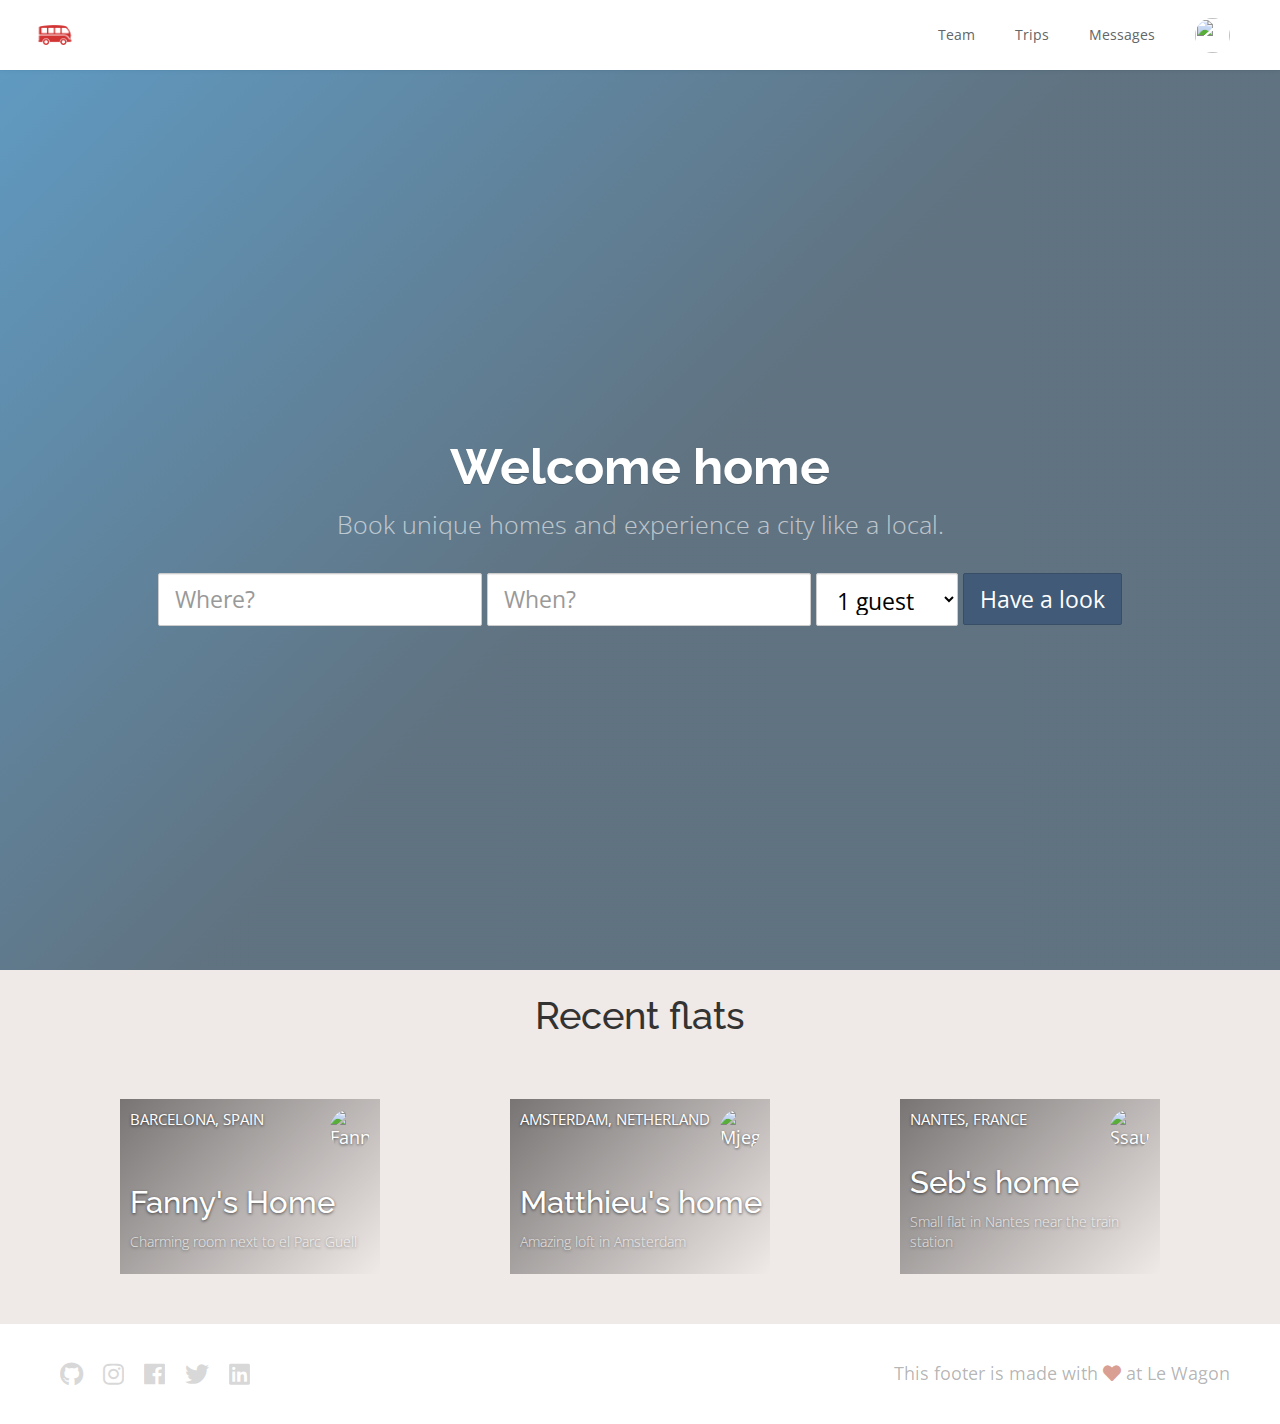
==== commit 8e5f482d: "Automated commit at 2018-11-12 16:17:10 UTC by middleman-deploy 2.0.0-alpha" ====
--- a/index.html
+++ b/index.html
@@ -7,7 +7,7 @@
           content="width=device-width, initial-scale=1, shrink-to-fit=no">
     <!-- Use the title from a page's frontmatter if it has one -->
     <title>Le Wagon - Middleman</title>
-    <link href="stylesheets/application-65e99147.css" rel="stylesheet" />
+    <link href="stylesheets/application-4971682a.css" rel="stylesheet" />
     <script src="javascripts/application-93de88c9.js"></script>
     <link href="images/favicon-f15af148.png" rel="icon" type="image/png" />
   </head>
@@ -51,50 +51,61 @@
   </div>
 </div>
 
-    <div class="banner" style="background-image: linear-gradient(-225deg, rgba(0,101,168,0.6) 0%, rgba(0,36,61,0.6) 50%), url('https://kitt.lewagon.com/placeholder/cities/berlin');">
+    <div class="banner" style="background-image: linear-gradient(-225deg, rgba(0,101,168,0.6) 0%, rgba(0,36,61,0.6) 50%), url('https://kitt.lewagon.com/placeholder/cities/paris');">
   <div class="banner-content">
-    <h1>Le Wagon Berlin</h1>
-    <p>Learn to code with us in Berlin</p>
-    <a class="btn btn-primary btn-lg">Start now</a>
+    <h1>Welcome home</h1>
+    <p>Book unique homes and experience a city like a local.</p>
+    <form action="#" class="form-inline">
+       <input type="text" class="form-control input-lg" placeholder="Where?">
+       <input type="text" class="form-control input-lg" placeholder="When?">
+       <select name="" id="" class="form-control input-lg">
+         <option value="1">1 guest</option>
+         <option value="2">2 guests</option>
+         <option value="3">3 guests</option>
+       </select>
+       <input type="submit" class="btn btn-primary btn-lg" value="Have a look">
+     </form>
   </div>
 </div>
 
 
-<div class="container">
+
+<div class="container" id="home-flats">
+  <h2 class="text-center">Recent flats</h2>
   <div class="row">
-    <div class="col-xs-12 col-sm-4">
-      <div class="card" style="background-image: linear-gradient(rgba(0,0,0,0.3), rgba(0,0,0,0.2)), url('https://kitt.lewagon.com/placeholder/cities/shanghai');">
-        <div class="card-category">Popular</div>
-        <div class="card-description">
-          <h2>Le Wagon Shanghai</h2>
-          <p>Very cool city, the best</p>
+      <div class="col-xs-12 col-sm-6 col-md-4">
+        <div class="card" style="background-image: linear-gradient(-225deg, rgba(0,0,0,0.5) 0%, rgba(0,0,0,0) 100%), url('https://kitt.lewagon.com/placeholder/cities/barcelona');">
+          <div class="card-category">Barcelona, Spain</div>
+          <div class="card-description">
+            <h3>Fanny's Home</h3>
+            <p>Charming room next to el Parc Guell</p>
+          </div>
+          <img src="https://kitt.lewagon.com/placeholder/users/fannybrd27" class="card-user" alt="Fannybrd27" />
+          <a href="flats/fannybrd27.html" class="card-link"></a>
         </div>
-        <img class="card-user" src="https://kitt.lewagon.com/placeholder/users/tgenaitay">
-        <a class="card-link" href="#" ></a>
       </div>
-    </div>
-    <div class="col-xs-12 col-sm-4">
-      <div class="card" style="background-image: linear-gradient(rgba(0,0,0,0.3), rgba(0,0,0,0.2)), url('https://kitt.lewagon.com/placeholder/cities/shanghai');">
-        <div class="card-category">Popular</div>
-        <div class="card-description">
-          <h2>Le Wagon Shanghai</h2>
-          <p>Very cool city, the best</p>
+      <div class="col-xs-12 col-sm-6 col-md-4">
+        <div class="card" style="background-image: linear-gradient(-225deg, rgba(0,0,0,0.5) 0%, rgba(0,0,0,0) 100%), url('https://kitt.lewagon.com/placeholder/cities/amsterdam');">
+          <div class="card-category">Amsterdam, Netherland</div>
+          <div class="card-description">
+            <h3>Matthieu's home</h3>
+            <p>Amazing loft in Amsterdam</p>
+          </div>
+          <img src="https://kitt.lewagon.com/placeholder/users/mjegomjego" class="card-user" alt="Mjegomjego" />
+          <a href="flats/mjegomjego.html" class="card-link"></a>
         </div>
-        <img class="card-user" src="https://kitt.lewagon.com/placeholder/users/tgenaitay">
-        <a class="card-link" href="#" ></a>
       </div>
-    </div>
-    <div class="col-xs-12 col-sm-4">
-      <div class="card" style="background-image: linear-gradient(rgba(0,0,0,0.3), rgba(0,0,0,0.2)), url('https://kitt.lewagon.com/placeholder/cities/shanghai');">
-        <div class="card-category">Popular</div>
-        <div class="card-description">
-          <h2>Le Wagon Shanghai</h2>
-          <p>Very cool city, the best</p>
+      <div class="col-xs-12 col-sm-6 col-md-4">
+        <div class="card" style="background-image: linear-gradient(-225deg, rgba(0,0,0,0.5) 0%, rgba(0,0,0,0) 100%), url('https://kitt.lewagon.com/placeholder/cities/nantes');">
+          <div class="card-category">Nantes, France</div>
+          <div class="card-description">
+            <h3>Seb's home</h3>
+            <p>Small flat in Nantes near the train station</p>
+          </div>
+          <img src="https://kitt.lewagon.com/placeholder/users/ssaunier" class="card-user" alt="Ssaunier" />
+          <a href="flats/ssaunier.html" class="card-link"></a>
         </div>
-        <img class="card-user" src="https://kitt.lewagon.com/placeholder/users/tgenaitay">
-        <a class="card-link" href="#" ></a>
       </div>
-    </div>
   </div>
 </div>
 
--- a/stylesheets/application-4971682a.css
+++ b/stylesheets/application-4971682a.css
@@ -0,0 +1,8 @@
+@import url("https://fonts.googleapis.com/css?family=Open+Sans:400,300,700|Raleway:400,100,300,700,500");/*!
+ * Bootstrap v3.3.7 (http://getbootstrap.com)
+ * Copyright 2011-2016 Twitter, Inc.
+ * Licensed under MIT (https://github.com/twbs/bootstrap/blob/master/LICENSE)
+ *//*! normalize.css v3.0.3 | MIT License | github.com/necolas/normalize.css */html{font-family:sans-serif;-ms-text-size-adjust:100%;-webkit-text-size-adjust:100%}body{margin:0}article,aside,details,figcaption,figure,footer,header,hgroup,main,menu,nav,section,summary{display:block}audio,canvas,progress,video{display:inline-block;vertical-align:baseline}audio:not([controls]){display:none;height:0}[hidden],template{display:none}a{background-color:transparent}a:active,a:hover{outline:0}abbr[title]{border-bottom:1px dotted}b,strong{font-weight:bold}dfn{font-style:italic}h1{font-size:2em;margin:0.67em 0}mark{background:#ff0;color:#000}small{font-size:80%}sub,sup{font-size:75%;line-height:0;position:relative;vertical-align:baseline}sup{top:-0.5em}sub{bottom:-0.25em}img{border:0}svg:not(:root){overflow:hidden}figure{margin:1em 40px}hr{-webkit-box-sizing:content-box;box-sizing:content-box;height:0}pre{overflow:auto}code,kbd,pre,samp{font-family:monospace, monospace;font-size:1em}button,input,optgroup,select,textarea{color:inherit;font:inherit;margin:0}button{overflow:visible}button,select{text-transform:none}button,html input[type="button"],input[type="reset"],input[type="submit"]{-webkit-appearance:button;cursor:pointer}button[disabled],html input[disabled]{cursor:default}button::-moz-focus-inner,input::-moz-focus-inner{border:0;padding:0}input{line-height:normal}input[type="checkbox"],input[type="radio"]{-webkit-box-sizing:border-box;box-sizing:border-box;padding:0}input[type="number"]::-webkit-inner-spin-button,input[type="number"]::-webkit-outer-spin-button{height:auto}input[type="search"]{-webkit-appearance:textfield;-webkit-box-sizing:content-box;box-sizing:content-box}input[type="search"]::-webkit-search-cancel-button,input[type="search"]::-webkit-search-decoration{-webkit-appearance:none}fieldset{border:1px solid #c0c0c0;margin:0 2px;padding:0.35em 0.625em 0.75em}legend{border:0;padding:0}textarea{overflow:auto}optgroup{font-weight:bold}table{border-collapse:collapse;border-spacing:0}td,th{padding:0}/*! Source: https://github.com/h5bp/html5-boilerplate/blob/master/src/css/main.css */@media print{*,*:before,*:after{background:transparent !important;color:#000 !important;-webkit-box-shadow:none !important;box-shadow:none !important;text-shadow:none !important}a,a:visited{text-decoration:underline}a[href]:after{content:" (" attr(href) ")"}abbr[title]:after{content:" (" attr(title) ")"}a[href^="#"]:after,a[href^="javascript:"]:after{content:""}pre,blockquote{border:1px solid #999;page-break-inside:avoid}thead{display:table-header-group}tr,img{page-break-inside:avoid}img{max-width:100% !important}p,h2,h3{orphans:3;widows:3}h2,h3{page-break-after:avoid}.navbar{display:none}.btn>.caret,.dropup>.btn>.caret{border-top-color:#000 !important}.label{border:1px solid #000}.table{border-collapse:collapse !important}.table td,.table th{background-color:#fff !important}.table-bordered th,.table-bordered td{border:1px solid #ddd !important}}@font-face{font-family:'Glyphicons Halflings';src:url("../assets/bootstrap/glyphicons-halflings-regular-86b6f62b.eot");src:url("../assets/bootstrap/glyphicons-halflings-regular-86b6f62b.eot?#iefix") format("embedded-opentype"),url("../assets/bootstrap/glyphicons-halflings-regular-ca35b697.woff2") format("woff2"),url("../assets/bootstrap/glyphicons-halflings-regular-278e49a8.woff") format("woff"),url("../assets/bootstrap/glyphicons-halflings-regular-44bc1850.ttf") format("truetype"),url("../assets/bootstrap/glyphicons-halflings-regular-de51a849.svg#glyphicons_halflingsregular") format("svg")}.glyphicon{position:relative;top:1px;display:inline-block;font-family:'Glyphicons Halflings';font-style:normal;font-weight:normal;line-height:1;-webkit-font-smoothing:antialiased;-moz-osx-font-smoothing:grayscale}.glyphicon-asterisk:before{content:"\002a"}.glyphicon-plus:before{content:"\002b"}.glyphicon-euro:before,.glyphicon-eur:before{content:"\20ac"}.glyphicon-minus:before{content:"\2212"}.glyphicon-cloud:before{content:"\2601"}.glyphicon-envelope:before{content:"\2709"}.glyphicon-pencil:before{content:"\270f"}.glyphicon-glass:before{content:"\e001"}.glyphicon-music:before{content:"\e002"}.glyphicon-search:before{content:"\e003"}.glyphicon-heart:before{content:"\e005"}.glyphicon-star:before{content:"\e006"}.glyphicon-star-empty:before{content:"\e007"}.glyphicon-user:before{content:"\e008"}.glyphicon-film:before{content:"\e009"}.glyphicon-th-large:before{content:"\e010"}.glyphicon-th:before{content:"\e011"}.glyphicon-th-list:before{content:"\e012"}.glyphicon-ok:before{content:"\e013"}.glyphicon-remove:before{content:"\e014"}.glyphicon-zoom-in:before{content:"\e015"}.glyphicon-zoom-out:before{content:"\e016"}.glyphicon-off:before{content:"\e017"}.glyphicon-signal:before{content:"\e018"}.glyphicon-cog:before{content:"\e019"}.glyphicon-trash:before{content:"\e020"}.glyphicon-home:before{content:"\e021"}.glyphicon-file:before{content:"\e022"}.glyphicon-time:before{content:"\e023"}.glyphicon-road:before{content:"\e024"}.glyphicon-download-alt:before{content:"\e025"}.glyphicon-download:before{content:"\e026"}.glyphicon-upload:before{content:"\e027"}.glyphicon-inbox:before{content:"\e028"}.glyphicon-play-circle:before{content:"\e029"}.glyphicon-repeat:before{content:"\e030"}.glyphicon-refresh:before{content:"\e031"}.glyphicon-list-alt:before{content:"\e032"}.glyphicon-lock:before{content:"\e033"}.glyphicon-flag:before{content:"\e034"}.glyphicon-headphones:before{content:"\e035"}.glyphicon-volume-off:before{content:"\e036"}.glyphicon-volume-down:before{content:"\e037"}.glyphicon-volume-up:before{content:"\e038"}.glyphicon-qrcode:before{content:"\e039"}.glyphicon-barcode:before{content:"\e040"}.glyphicon-tag:before{content:"\e041"}.glyphicon-tags:before{content:"\e042"}.glyphicon-book:before{content:"\e043"}.glyphicon-bookmark:before{content:"\e044"}.glyphicon-print:before{content:"\e045"}.glyphicon-camera:before{content:"\e046"}.glyphicon-font:before{content:"\e047"}.glyphicon-bold:before{content:"\e048"}.glyphicon-italic:before{content:"\e049"}.glyphicon-text-height:before{content:"\e050"}.glyphicon-text-width:before{content:"\e051"}.glyphicon-align-left:before{content:"\e052"}.glyphicon-align-center:before{content:"\e053"}.glyphicon-align-right:before{content:"\e054"}.glyphicon-align-justify:before{content:"\e055"}.glyphicon-list:before{content:"\e056"}.glyphicon-indent-left:before{content:"\e057"}.glyphicon-indent-right:before{content:"\e058"}.glyphicon-facetime-video:before{content:"\e059"}.glyphicon-picture:before{content:"\e060"}.glyphicon-map-marker:before{content:"\e062"}.glyphicon-adjust:before{content:"\e063"}.glyphicon-tint:before{content:"\e064"}.glyphicon-edit:before{content:"\e065"}.glyphicon-share:before{content:"\e066"}.glyphicon-check:before{content:"\e067"}.glyphicon-move:before{content:"\e068"}.glyphicon-step-backward:before{content:"\e069"}.glyphicon-fast-backward:before{content:"\e070"}.glyphicon-backward:before{content:"\e071"}.glyphicon-play:before{content:"\e072"}.glyphicon-pause:before{content:"\e073"}.glyphicon-stop:before{content:"\e074"}.glyphicon-forward:before{content:"\e075"}.glyphicon-fast-forward:before{content:"\e076"}.glyphicon-step-forward:before{content:"\e077"}.glyphicon-eject:before{content:"\e078"}.glyphicon-chevron-left:before{content:"\e079"}.glyphicon-chevron-right:before{content:"\e080"}.glyphicon-plus-sign:before{content:"\e081"}.glyphicon-minus-sign:before{content:"\e082"}.glyphicon-remove-sign:before{content:"\e083"}.glyphicon-ok-sign:before{content:"\e084"}.glyphicon-question-sign:before{content:"\e085"}.glyphicon-info-sign:before{content:"\e086"}.glyphicon-screenshot:before{content:"\e087"}.glyphicon-remove-circle:before{content:"\e088"}.glyphicon-ok-circle:before{content:"\e089"}.glyphicon-ban-circle:before{content:"\e090"}.glyphicon-arrow-left:before{content:"\e091"}.glyphicon-arrow-right:before{content:"\e092"}.glyphicon-arrow-up:before{content:"\e093"}.glyphicon-arrow-down:before{content:"\e094"}.glyphicon-share-alt:before{content:"\e095"}.glyphicon-resize-full:before{content:"\e096"}.glyphicon-resize-small:before{content:"\e097"}.glyphicon-exclamation-sign:before{content:"\e101"}.glyphicon-gift:before{content:"\e102"}.glyphicon-leaf:before{content:"\e103"}.glyphicon-fire:before{content:"\e104"}.glyphicon-eye-open:before{content:"\e105"}.glyphicon-eye-close:before{content:"\e106"}.glyphicon-warning-sign:before{content:"\e107"}.glyphicon-plane:before{content:"\e108"}.glyphicon-calendar:before{content:"\e109"}.glyphicon-random:before{content:"\e110"}.glyphicon-comment:before{content:"\e111"}.glyphicon-magnet:before{content:"\e112"}.glyphicon-chevron-up:before{content:"\e113"}.glyphicon-chevron-down:before{content:"\e114"}.glyphicon-retweet:before{content:"\e115"}.glyphicon-shopping-cart:before{content:"\e116"}.glyphicon-folder-close:before{content:"\e117"}.glyphicon-folder-open:before{content:"\e118"}.glyphicon-resize-vertical:before{content:"\e119"}.glyphicon-resize-horizontal:before{content:"\e120"}.glyphicon-hdd:before{content:"\e121"}.glyphicon-bullhorn:before{content:"\e122"}.glyphicon-bell:before{content:"\e123"}.glyphicon-certificate:before{content:"\e124"}.glyphicon-thumbs-up:before{content:"\e125"}.glyphicon-thumbs-down:before{content:"\e126"}.glyphicon-hand-right:before{content:"\e127"}.glyphicon-hand-left:before{content:"\e128"}.glyphicon-hand-up:before{content:"\e129"}.glyphicon-hand-down:before{content:"\e130"}.glyphicon-circle-arrow-right:before{content:"\e131"}.glyphicon-circle-arrow-left:before{content:"\e132"}.glyphicon-circle-arrow-up:before{content:"\e133"}.glyphicon-circle-arrow-down:before{content:"\e134"}.glyphicon-globe:before{content:"\e135"}.glyphicon-wrench:before{content:"\e136"}.glyphicon-tasks:before{content:"\e137"}.glyphicon-filter:before{content:"\e138"}.glyphicon-briefcase:before{content:"\e139"}.glyphicon-fullscreen:before{content:"\e140"}.glyphicon-dashboard:before{content:"\e141"}.glyphicon-paperclip:before{content:"\e142"}.glyphicon-heart-empty:before{content:"\e143"}.glyphicon-link:before{content:"\e144"}.glyphicon-phone:before{content:"\e145"}.glyphicon-pushpin:before{content:"\e146"}.glyphicon-usd:before{content:"\e148"}.glyphicon-gbp:before{content:"\e149"}.glyphicon-sort:before{content:"\e150"}.glyphicon-sort-by-alphabet:before{content:"\e151"}.glyphicon-sort-by-alphabet-alt:before{content:"\e152"}.glyphicon-sort-by-order:before{content:"\e153"}.glyphicon-sort-by-order-alt:before{content:"\e154"}.glyphicon-sort-by-attributes:before{content:"\e155"}.glyphicon-sort-by-attributes-alt:before{content:"\e156"}.glyphicon-unchecked:before{content:"\e157"}.glyphicon-expand:before{content:"\e158"}.glyphicon-collapse-down:before{content:"\e159"}.glyphicon-collapse-up:before{content:"\e160"}.glyphicon-log-in:before{content:"\e161"}.glyphicon-flash:before{content:"\e162"}.glyphicon-log-out:before{content:"\e163"}.glyphicon-new-window:before{content:"\e164"}.glyphicon-record:before{content:"\e165"}.glyphicon-save:before{content:"\e166"}.glyphicon-open:before{content:"\e167"}.glyphicon-saved:before{content:"\e168"}.glyphicon-import:before{content:"\e169"}.glyphicon-export:before{content:"\e170"}.glyphicon-send:before{content:"\e171"}.glyphicon-floppy-disk:before{content:"\e172"}.glyphicon-floppy-saved:before{content:"\e173"}.glyphicon-floppy-remove:before{content:"\e174"}.glyphicon-floppy-save:before{content:"\e175"}.glyphicon-floppy-open:before{content:"\e176"}.glyphicon-credit-card:before{content:"\e177"}.glyphicon-transfer:before{content:"\e178"}.glyphicon-cutlery:before{content:"\e179"}.glyphicon-header:before{content:"\e180"}.glyphicon-compressed:before{content:"\e181"}.glyphicon-earphone:before{content:"\e182"}.glyphicon-phone-alt:before{content:"\e183"}.glyphicon-tower:before{content:"\e184"}.glyphicon-stats:before{content:"\e185"}.glyphicon-sd-video:before{content:"\e186"}.glyphicon-hd-video:before{content:"\e187"}.glyphicon-subtitles:before{content:"\e188"}.glyphicon-sound-stereo:before{content:"\e189"}.glyphicon-sound-dolby:before{content:"\e190"}.glyphicon-sound-5-1:before{content:"\e191"}.glyphicon-sound-6-1:before{content:"\e192"}.glyphicon-sound-7-1:before{content:"\e193"}.glyphicon-copyright-mark:before{content:"\e194"}.glyphicon-registration-mark:before{content:"\e195"}.glyphicon-cloud-download:before{content:"\e197"}.glyphicon-cloud-upload:before{content:"\e198"}.glyphicon-tree-conifer:before{content:"\e199"}.glyphicon-tree-deciduous:before{content:"\e200"}.glyphicon-cd:before{content:"\e201"}.glyphicon-save-file:before{content:"\e202"}.glyphicon-open-file:before{content:"\e203"}.glyphicon-level-up:before{content:"\e204"}.glyphicon-copy:before{content:"\e205"}.glyphicon-paste:before{content:"\e206"}.glyphicon-alert:before{content:"\e209"}.glyphicon-equalizer:before{content:"\e210"}.glyphicon-king:before{content:"\e211"}.glyphicon-queen:before{content:"\e212"}.glyphicon-pawn:before{content:"\e213"}.glyphicon-bishop:before{content:"\e214"}.glyphicon-knight:before{content:"\e215"}.glyphicon-baby-formula:before{content:"\e216"}.glyphicon-tent:before{content:"\26fa"}.glyphicon-blackboard:before{content:"\e218"}.glyphicon-bed:before{content:"\e219"}.glyphicon-apple:before{content:"\f8ff"}.glyphicon-erase:before{content:"\e221"}.glyphicon-hourglass:before{content:"\231b"}.glyphicon-lamp:before{content:"\e223"}.glyphicon-duplicate:before{content:"\e224"}.glyphicon-piggy-bank:before{content:"\e225"}.glyphicon-scissors:before{content:"\e226"}.glyphicon-bitcoin:before{content:"\e227"}.glyphicon-btc:before{content:"\e227"}.glyphicon-xbt:before{content:"\e227"}.glyphicon-yen:before{content:"\00a5"}.glyphicon-jpy:before{content:"\00a5"}.glyphicon-ruble:before{content:"\20bd"}.glyphicon-rub:before{content:"\20bd"}.glyphicon-scale:before{content:"\e230"}.glyphicon-ice-lolly:before{content:"\e231"}.glyphicon-ice-lolly-tasted:before{content:"\e232"}.glyphicon-education:before{content:"\e233"}.glyphicon-option-horizontal:before{content:"\e234"}.glyphicon-option-vertical:before{content:"\e235"}.glyphicon-menu-hamburger:before{content:"\e236"}.glyphicon-modal-window:before{content:"\e237"}.glyphicon-oil:before{content:"\e238"}.glyphicon-grain:before{content:"\e239"}.glyphicon-sunglasses:before{content:"\e240"}.glyphicon-text-size:before{content:"\e241"}.glyphicon-text-color:before{content:"\e242"}.glyphicon-text-background:before{content:"\e243"}.glyphicon-object-align-top:before{content:"\e244"}.glyphicon-object-align-bottom:before{content:"\e245"}.glyphicon-object-align-horizontal:before{content:"\e246"}.glyphicon-object-align-left:before{content:"\e247"}.glyphicon-object-align-vertical:before{content:"\e248"}.glyphicon-object-align-right:before{content:"\e249"}.glyphicon-triangle-right:before{content:"\e250"}.glyphicon-triangle-left:before{content:"\e251"}.glyphicon-triangle-bottom:before{content:"\e252"}.glyphicon-triangle-top:before{content:"\e253"}.glyphicon-console:before{content:"\e254"}.glyphicon-superscript:before{content:"\e255"}.glyphicon-subscript:before{content:"\e256"}.glyphicon-menu-left:before{content:"\e257"}.glyphicon-menu-right:before{content:"\e258"}.glyphicon-menu-down:before{content:"\e259"}.glyphicon-menu-up:before{content:"\e260"}*{-webkit-box-sizing:border-box;box-sizing:border-box}*:before,*:after{-webkit-box-sizing:border-box;box-sizing:border-box}html{font-size:10px;-webkit-tap-highlight-color:transparent}body{font-family:"Open Sans", "Helvetica", "sans-serif";font-size:18px;line-height:1.42857143;color:#333333;background-color:#EFE9E7}input,button,select,textarea{font-family:inherit;font-size:inherit;line-height:inherit}a{color:#415A77;text-decoration:none}a:hover,a:focus{color:#263546;text-decoration:underline}a:focus{outline:5px auto -webkit-focus-ring-color;outline-offset:-2px}figure{margin:0}img{vertical-align:middle}.img-responsive{display:block;max-width:100%;height:auto}.img-rounded{border-radius:2px}.img-thumbnail{padding:4px;line-height:1.42857143;background-color:#EFE9E7;border:1px solid #ddd;border-radius:2px;-webkit-transition:all 0.2s ease-in-out;transition:all 0.2s ease-in-out;display:inline-block;max-width:100%;height:auto}.img-circle{border-radius:50%}hr{margin-top:25px;margin-bottom:25px;border:0;border-top:1px solid #eeeeee}.sr-only{position:absolute;width:1px;height:1px;margin:-1px;padding:0;overflow:hidden;clip:rect(0, 0, 0, 0);border:0}.sr-only-focusable:active,.sr-only-focusable:focus{position:static;width:auto;height:auto;margin:0;overflow:visible;clip:auto}[role="button"]{cursor:pointer}h1,h2,h3,h4,h5,h6,.h1,.h2,.h3,.h4,.h5,.h6{font-family:"Raleway", "Helvetica", "sans-serif";font-weight:500;line-height:1.1;color:inherit}h1 small,h1 .small,h2 small,h2 .small,h3 small,h3 .small,h4 small,h4 .small,h5 small,h5 .small,h6 small,h6 .small,.h1 small,.h1 .small,.h2 small,.h2 .small,.h3 small,.h3 .small,.h4 small,.h4 .small,.h5 small,.h5 .small,.h6 small,.h6 .small{font-weight:normal;line-height:1;color:#777777}h1,.h1,h2,.h2,h3,.h3{margin-top:25px;margin-bottom:12.5px}h1 small,h1 .small,.h1 small,.h1 .small,h2 small,h2 .small,.h2 small,.h2 .small,h3 small,h3 .small,.h3 small,.h3 .small{font-size:65%}h4,.h4,h5,.h5,h6,.h6{margin-top:12.5px;margin-bottom:12.5px}h4 small,h4 .small,.h4 small,.h4 .small,h5 small,h5 .small,.h5 small,.h5 .small,h6 small,h6 .small,.h6 small,.h6 .small{font-size:75%}h1,.h1{font-size:46px}h2,.h2{font-size:38px}h3,.h3{font-size:31px}h4,.h4{font-size:23px}h5,.h5{font-size:18px}h6,.h6{font-size:16px}p{margin:0 0 12.5px}.lead{margin-bottom:25px;font-size:20px;font-weight:300;line-height:1.4}@media (min-width: 768px){.lead{font-size:27px}}small,.small{font-size:88%}mark,.mark{background-color:#fcf8e3;padding:.2em}.text-left{text-align:left}.text-right{text-align:right}.text-center{text-align:center}.text-justify{text-align:justify}.text-nowrap{white-space:nowrap}.text-lowercase{text-transform:lowercase}.text-uppercase,.initialism{text-transform:uppercase}.text-capitalize{text-transform:capitalize}.text-muted{color:#777777}.text-primary{color:#415A77}a.text-primary:hover,a.text-primary:focus{color:#2f4156}.text-success{color:#3c763d}a.text-success:hover,a.text-success:focus{color:#2b542c}.text-info{color:#31708f}a.text-info:hover,a.text-info:focus{color:#245269}.text-warning{color:#8a6d3b}a.text-warning:hover,a.text-warning:focus{color:#66512c}.text-danger{color:#a94442}a.text-danger:hover,a.text-danger:focus{color:#843534}.bg-primary{color:#fff}.bg-primary{background-color:#415A77}a.bg-primary:hover,a.bg-primary:focus{background-color:#2f4156}.bg-success{background-color:#dff0d8}a.bg-success:hover,a.bg-success:focus{background-color:#c1e2b3}.bg-info{background-color:#d9edf7}a.bg-info:hover,a.bg-info:focus{background-color:#afd9ee}.bg-warning{background-color:#fcf8e3}a.bg-warning:hover,a.bg-warning:focus{background-color:#f7ecb5}.bg-danger{background-color:#f2dede}a.bg-danger:hover,a.bg-danger:focus{background-color:#e4b9b9}.page-header{padding-bottom:11.5px;margin:50px 0 25px;border-bottom:1px solid #eeeeee}ul,ol{margin-top:0;margin-bottom:12.5px}ul ul,ul ol,ol ul,ol ol{margin-bottom:0}.list-unstyled{padding-left:0;list-style:none}.list-inline{padding-left:0;list-style:none;margin-left:-5px}.list-inline>li{display:inline-block;padding-left:5px;padding-right:5px}dl{margin-top:0;margin-bottom:25px}dt,dd{line-height:1.42857143}dt{font-weight:bold}dd{margin-left:0}.dl-horizontal dd:before,.dl-horizontal dd:after{content:" ";display:table}.dl-horizontal dd:after{clear:both}@media (min-width: 768px){.dl-horizontal dt{float:left;width:160px;clear:left;text-align:right;overflow:hidden;text-overflow:ellipsis;white-space:nowrap}.dl-horizontal dd{margin-left:180px}}abbr[title],abbr[data-original-title]{cursor:help;border-bottom:1px dotted #777777}.initialism{font-size:90%}blockquote{padding:12.5px 25px;margin:0 0 25px;font-size:22.5px;border-left:5px solid #eeeeee}blockquote p:last-child,blockquote ul:last-child,blockquote ol:last-child{margin-bottom:0}blockquote footer,blockquote small,blockquote .small{display:block;font-size:80%;line-height:1.42857143;color:#777777}blockquote footer:before,blockquote small:before,blockquote .small:before{content:'\2014 \00A0'}.blockquote-reverse,blockquote.pull-right{padding-right:15px;padding-left:0;border-right:5px solid #eeeeee;border-left:0;text-align:right}.blockquote-reverse footer:before,.blockquote-reverse small:before,.blockquote-reverse .small:before,blockquote.pull-right footer:before,blockquote.pull-right small:before,blockquote.pull-right .small:before{content:''}.blockquote-reverse footer:after,.blockquote-reverse small:after,.blockquote-reverse .small:after,blockquote.pull-right footer:after,blockquote.pull-right small:after,blockquote.pull-right .small:after{content:'\00A0 \2014'}address{margin-bottom:25px;font-style:normal;line-height:1.42857143}code,kbd,pre,samp{font-family:Menlo, Monaco, Consolas, "Courier New", monospace}code{padding:2px 4px;font-size:90%;color:#c7254e;background-color:#f9f2f4;border-radius:2px}kbd{padding:2px 4px;font-size:90%;color:#fff;background-color:#333;border-radius:2px;-webkit-box-shadow:inset 0 -1px 0 rgba(0,0,0,0.25);box-shadow:inset 0 -1px 0 rgba(0,0,0,0.25)}kbd kbd{padding:0;font-size:100%;font-weight:bold;-webkit-box-shadow:none;box-shadow:none}pre{display:block;padding:12px;margin:0 0 12.5px;font-size:17px;line-height:1.42857143;word-break:break-all;word-wrap:break-word;color:#333333;background-color:#f5f5f5;border:1px solid #ccc;border-radius:2px}pre code{padding:0;font-size:inherit;color:inherit;white-space:pre-wrap;background-color:transparent;border-radius:0}.pre-scrollable{max-height:340px;overflow-y:scroll}.container{margin-right:auto;margin-left:auto;padding-left:15px;padding-right:15px}.container:before,.container:after{content:" ";display:table}.container:after{clear:both}@media (min-width: 768px){.container{width:750px}}@media (min-width: 992px){.container{width:970px}}@media (min-width: 1200px){.container{width:1170px}}.container-fluid{margin-right:auto;margin-left:auto;padding-left:15px;padding-right:15px}.container-fluid:before,.container-fluid:after{content:" ";display:table}.container-fluid:after{clear:both}.row{margin-left:-15px;margin-right:-15px}.row:before,.row:after{content:" ";display:table}.row:after{clear:both}.col-xs-1,.col-sm-1,.col-md-1,.col-lg-1,.col-xs-2,.col-sm-2,.col-md-2,.col-lg-2,.col-xs-3,.col-sm-3,.col-md-3,.col-lg-3,.col-xs-4,.col-sm-4,.col-md-4,.col-lg-4,.col-xs-5,.col-sm-5,.col-md-5,.col-lg-5,.col-xs-6,.col-sm-6,.col-md-6,.col-lg-6,.col-xs-7,.col-sm-7,.col-md-7,.col-lg-7,.col-xs-8,.col-sm-8,.col-md-8,.col-lg-8,.col-xs-9,.col-sm-9,.col-md-9,.col-lg-9,.col-xs-10,.col-sm-10,.col-md-10,.col-lg-10,.col-xs-11,.col-sm-11,.col-md-11,.col-lg-11,.col-xs-12,.col-sm-12,.col-md-12,.col-lg-12{position:relative;min-height:1px;padding-left:15px;padding-right:15px}.col-xs-1,.col-xs-2,.col-xs-3,.col-xs-4,.col-xs-5,.col-xs-6,.col-xs-7,.col-xs-8,.col-xs-9,.col-xs-10,.col-xs-11,.col-xs-12{float:left}.col-xs-1{width:8.33333333%}.col-xs-2{width:16.66666667%}.col-xs-3{width:25%}.col-xs-4{width:33.33333333%}.col-xs-5{width:41.66666667%}.col-xs-6{width:50%}.col-xs-7{width:58.33333333%}.col-xs-8{width:66.66666667%}.col-xs-9{width:75%}.col-xs-10{width:83.33333333%}.col-xs-11{width:91.66666667%}.col-xs-12{width:100%}.col-xs-pull-0{right:auto}.col-xs-pull-1{right:8.33333333%}.col-xs-pull-2{right:16.66666667%}.col-xs-pull-3{right:25%}.col-xs-pull-4{right:33.33333333%}.col-xs-pull-5{right:41.66666667%}.col-xs-pull-6{right:50%}.col-xs-pull-7{right:58.33333333%}.col-xs-pull-8{right:66.66666667%}.col-xs-pull-9{right:75%}.col-xs-pull-10{right:83.33333333%}.col-xs-pull-11{right:91.66666667%}.col-xs-pull-12{right:100%}.col-xs-push-0{left:auto}.col-xs-push-1{left:8.33333333%}.col-xs-push-2{left:16.66666667%}.col-xs-push-3{left:25%}.col-xs-push-4{left:33.33333333%}.col-xs-push-5{left:41.66666667%}.col-xs-push-6{left:50%}.col-xs-push-7{left:58.33333333%}.col-xs-push-8{left:66.66666667%}.col-xs-push-9{left:75%}.col-xs-push-10{left:83.33333333%}.col-xs-push-11{left:91.66666667%}.col-xs-push-12{left:100%}.col-xs-offset-0{margin-left:0%}.col-xs-offset-1{margin-left:8.33333333%}.col-xs-offset-2{margin-left:16.66666667%}.col-xs-offset-3{margin-left:25%}.col-xs-offset-4{margin-left:33.33333333%}.col-xs-offset-5{margin-left:41.66666667%}.col-xs-offset-6{margin-left:50%}.col-xs-offset-7{margin-left:58.33333333%}.col-xs-offset-8{margin-left:66.66666667%}.col-xs-offset-9{margin-left:75%}.col-xs-offset-10{margin-left:83.33333333%}.col-xs-offset-11{margin-left:91.66666667%}.col-xs-offset-12{margin-left:100%}@media (min-width: 768px){.col-sm-1,.col-sm-2,.col-sm-3,.col-sm-4,.col-sm-5,.col-sm-6,.col-sm-7,.col-sm-8,.col-sm-9,.col-sm-10,.col-sm-11,.col-sm-12{float:left}.col-sm-1{width:8.33333333%}.col-sm-2{width:16.66666667%}.col-sm-3{width:25%}.col-sm-4{width:33.33333333%}.col-sm-5{width:41.66666667%}.col-sm-6{width:50%}.col-sm-7{width:58.33333333%}.col-sm-8{width:66.66666667%}.col-sm-9{width:75%}.col-sm-10{width:83.33333333%}.col-sm-11{width:91.66666667%}.col-sm-12{width:100%}.col-sm-pull-0{right:auto}.col-sm-pull-1{right:8.33333333%}.col-sm-pull-2{right:16.66666667%}.col-sm-pull-3{right:25%}.col-sm-pull-4{right:33.33333333%}.col-sm-pull-5{right:41.66666667%}.col-sm-pull-6{right:50%}.col-sm-pull-7{right:58.33333333%}.col-sm-pull-8{right:66.66666667%}.col-sm-pull-9{right:75%}.col-sm-pull-10{right:83.33333333%}.col-sm-pull-11{right:91.66666667%}.col-sm-pull-12{right:100%}.col-sm-push-0{left:auto}.col-sm-push-1{left:8.33333333%}.col-sm-push-2{left:16.66666667%}.col-sm-push-3{left:25%}.col-sm-push-4{left:33.33333333%}.col-sm-push-5{left:41.66666667%}.col-sm-push-6{left:50%}.col-sm-push-7{left:58.33333333%}.col-sm-push-8{left:66.66666667%}.col-sm-push-9{left:75%}.col-sm-push-10{left:83.33333333%}.col-sm-push-11{left:91.66666667%}.col-sm-push-12{left:100%}.col-sm-offset-0{margin-left:0%}.col-sm-offset-1{margin-left:8.33333333%}.col-sm-offset-2{margin-left:16.66666667%}.col-sm-offset-3{margin-left:25%}.col-sm-offset-4{margin-left:33.33333333%}.col-sm-offset-5{margin-left:41.66666667%}.col-sm-offset-6{margin-left:50%}.col-sm-offset-7{margin-left:58.33333333%}.col-sm-offset-8{margin-left:66.66666667%}.col-sm-offset-9{margin-left:75%}.col-sm-offset-10{margin-left:83.33333333%}.col-sm-offset-11{margin-left:91.66666667%}.col-sm-offset-12{margin-left:100%}}@media (min-width: 992px){.col-md-1,.col-md-2,.col-md-3,.col-md-4,.col-md-5,.col-md-6,.col-md-7,.col-md-8,.col-md-9,.col-md-10,.col-md-11,.col-md-12{float:left}.col-md-1{width:8.33333333%}.col-md-2{width:16.66666667%}.col-md-3{width:25%}.col-md-4{width:33.33333333%}.col-md-5{width:41.66666667%}.col-md-6{width:50%}.col-md-7{width:58.33333333%}.col-md-8{width:66.66666667%}.col-md-9{width:75%}.col-md-10{width:83.33333333%}.col-md-11{width:91.66666667%}.col-md-12{width:100%}.col-md-pull-0{right:auto}.col-md-pull-1{right:8.33333333%}.col-md-pull-2{right:16.66666667%}.col-md-pull-3{right:25%}.col-md-pull-4{right:33.33333333%}.col-md-pull-5{right:41.66666667%}.col-md-pull-6{right:50%}.col-md-pull-7{right:58.33333333%}.col-md-pull-8{right:66.66666667%}.col-md-pull-9{right:75%}.col-md-pull-10{right:83.33333333%}.col-md-pull-11{right:91.66666667%}.col-md-pull-12{right:100%}.col-md-push-0{left:auto}.col-md-push-1{left:8.33333333%}.col-md-push-2{left:16.66666667%}.col-md-push-3{left:25%}.col-md-push-4{left:33.33333333%}.col-md-push-5{left:41.66666667%}.col-md-push-6{left:50%}.col-md-push-7{left:58.33333333%}.col-md-push-8{left:66.66666667%}.col-md-push-9{left:75%}.col-md-push-10{left:83.33333333%}.col-md-push-11{left:91.66666667%}.col-md-push-12{left:100%}.col-md-offset-0{margin-left:0%}.col-md-offset-1{margin-left:8.33333333%}.col-md-offset-2{margin-left:16.66666667%}.col-md-offset-3{margin-left:25%}.col-md-offset-4{margin-left:33.33333333%}.col-md-offset-5{margin-left:41.66666667%}.col-md-offset-6{margin-left:50%}.col-md-offset-7{margin-left:58.33333333%}.col-md-offset-8{margin-left:66.66666667%}.col-md-offset-9{margin-left:75%}.col-md-offset-10{margin-left:83.33333333%}.col-md-offset-11{margin-left:91.66666667%}.col-md-offset-12{margin-left:100%}}@media (min-width: 1200px){.col-lg-1,.col-lg-2,.col-lg-3,.col-lg-4,.col-lg-5,.col-lg-6,.col-lg-7,.col-lg-8,.col-lg-9,.col-lg-10,.col-lg-11,.col-lg-12{float:left}.col-lg-1{width:8.33333333%}.col-lg-2{width:16.66666667%}.col-lg-3{width:25%}.col-lg-4{width:33.33333333%}.col-lg-5{width:41.66666667%}.col-lg-6{width:50%}.col-lg-7{width:58.33333333%}.col-lg-8{width:66.66666667%}.col-lg-9{width:75%}.col-lg-10{width:83.33333333%}.col-lg-11{width:91.66666667%}.col-lg-12{width:100%}.col-lg-pull-0{right:auto}.col-lg-pull-1{right:8.33333333%}.col-lg-pull-2{right:16.66666667%}.col-lg-pull-3{right:25%}.col-lg-pull-4{right:33.33333333%}.col-lg-pull-5{right:41.66666667%}.col-lg-pull-6{right:50%}.col-lg-pull-7{right:58.33333333%}.col-lg-pull-8{right:66.66666667%}.col-lg-pull-9{right:75%}.col-lg-pull-10{right:83.33333333%}.col-lg-pull-11{right:91.66666667%}.col-lg-pull-12{right:100%}.col-lg-push-0{left:auto}.col-lg-push-1{left:8.33333333%}.col-lg-push-2{left:16.66666667%}.col-lg-push-3{left:25%}.col-lg-push-4{left:33.33333333%}.col-lg-push-5{left:41.66666667%}.col-lg-push-6{left:50%}.col-lg-push-7{left:58.33333333%}.col-lg-push-8{left:66.66666667%}.col-lg-push-9{left:75%}.col-lg-push-10{left:83.33333333%}.col-lg-push-11{left:91.66666667%}.col-lg-push-12{left:100%}.col-lg-offset-0{margin-left:0%}.col-lg-offset-1{margin-left:8.33333333%}.col-lg-offset-2{margin-left:16.66666667%}.col-lg-offset-3{margin-left:25%}.col-lg-offset-4{margin-left:33.33333333%}.col-lg-offset-5{margin-left:41.66666667%}.col-lg-offset-6{margin-left:50%}.col-lg-offset-7{margin-left:58.33333333%}.col-lg-offset-8{margin-left:66.66666667%}.col-lg-offset-9{margin-left:75%}.col-lg-offset-10{margin-left:83.33333333%}.col-lg-offset-11{margin-left:91.66666667%}.col-lg-offset-12{margin-left:100%}}table{background-color:transparent}caption{padding-top:8px;padding-bottom:8px;color:#777777;text-align:left}th{text-align:left}.table{width:100%;max-width:100%;margin-bottom:25px}.table>thead>tr>th,.table>thead>tr>td,.table>tbody>tr>th,.table>tbody>tr>td,.table>tfoot>tr>th,.table>tfoot>tr>td{padding:8px;line-height:1.42857143;vertical-align:top;border-top:1px solid #ddd}.table>thead>tr>th{vertical-align:bottom;border-bottom:2px solid #ddd}.table>caption+thead>tr:first-child>th,.table>caption+thead>tr:first-child>td,.table>colgroup+thead>tr:first-child>th,.table>colgroup+thead>tr:first-child>td,.table>thead:first-child>tr:first-child>th,.table>thead:first-child>tr:first-child>td{border-top:0}.table>tbody+tbody{border-top:2px solid #ddd}.table .table{background-color:#EFE9E7}.table-condensed>thead>tr>th,.table-condensed>thead>tr>td,.table-condensed>tbody>tr>th,.table-condensed>tbody>tr>td,.table-condensed>tfoot>tr>th,.table-condensed>tfoot>tr>td{padding:5px}.table-bordered{border:1px solid #ddd}.table-bordered>thead>tr>th,.table-bordered>thead>tr>td,.table-bordered>tbody>tr>th,.table-bordered>tbody>tr>td,.table-bordered>tfoot>tr>th,.table-bordered>tfoot>tr>td{border:1px solid #ddd}.table-bordered>thead>tr>th,.table-bordered>thead>tr>td{border-bottom-width:2px}.table-striped>tbody>tr:nth-of-type(odd){background-color:#f9f9f9}.table-hover>tbody>tr:hover{background-color:#f5f5f5}table col[class*="col-"]{position:static;float:none;display:table-column}table td[class*="col-"],table th[class*="col-"]{position:static;float:none;display:table-cell}.table>thead>tr>td.active,.table>thead>tr>th.active,.table>thead>tr.active>td,.table>thead>tr.active>th,.table>tbody>tr>td.active,.table>tbody>tr>th.active,.table>tbody>tr.active>td,.table>tbody>tr.active>th,.table>tfoot>tr>td.active,.table>tfoot>tr>th.active,.table>tfoot>tr.active>td,.table>tfoot>tr.active>th{background-color:#f5f5f5}.table-hover>tbody>tr>td.active:hover,.table-hover>tbody>tr>th.active:hover,.table-hover>tbody>tr.active:hover>td,.table-hover>tbody>tr:hover>.active,.table-hover>tbody>tr.active:hover>th{background-color:#e8e8e8}.table>thead>tr>td.success,.table>thead>tr>th.success,.table>thead>tr.success>td,.table>thead>tr.success>th,.table>tbody>tr>td.success,.table>tbody>tr>th.success,.table>tbody>tr.success>td,.table>tbody>tr.success>th,.table>tfoot>tr>td.success,.table>tfoot>tr>th.success,.table>tfoot>tr.success>td,.table>tfoot>tr.success>th{background-color:#dff0d8}.table-hover>tbody>tr>td.success:hover,.table-hover>tbody>tr>th.success:hover,.table-hover>tbody>tr.success:hover>td,.table-hover>tbody>tr:hover>.success,.table-hover>tbody>tr.success:hover>th{background-color:#d0e9c6}.table>thead>tr>td.info,.table>thead>tr>th.info,.table>thead>tr.info>td,.table>thead>tr.info>th,.table>tbody>tr>td.info,.table>tbody>tr>th.info,.table>tbody>tr.info>td,.table>tbody>tr.info>th,.table>tfoot>tr>td.info,.table>tfoot>tr>th.info,.table>tfoot>tr.info>td,.table>tfoot>tr.info>th{background-color:#d9edf7}.table-hover>tbody>tr>td.info:hover,.table-hover>tbody>tr>th.info:hover,.table-hover>tbody>tr.info:hover>td,.table-hover>tbody>tr:hover>.info,.table-hover>tbody>tr.info:hover>th{background-color:#c4e3f3}.table>thead>tr>td.warning,.table>thead>tr>th.warning,.table>thead>tr.warning>td,.table>thead>tr.warning>th,.table>tbody>tr>td.warning,.table>tbody>tr>th.warning,.table>tbody>tr.warning>td,.table>tbody>tr.warning>th,.table>tfoot>tr>td.warning,.table>tfoot>tr>th.warning,.table>tfoot>tr.warning>td,.table>tfoot>tr.warning>th{background-color:#fcf8e3}.table-hover>tbody>tr>td.warning:hover,.table-hover>tbody>tr>th.warning:hover,.table-hover>tbody>tr.warning:hover>td,.table-hover>tbody>tr:hover>.warning,.table-hover>tbody>tr.warning:hover>th{background-color:#faf2cc}.table>thead>tr>td.danger,.table>thead>tr>th.danger,.table>thead>tr.danger>td,.table>thead>tr.danger>th,.table>tbody>tr>td.danger,.table>tbody>tr>th.danger,.table>tbody>tr.danger>td,.table>tbody>tr.danger>th,.table>tfoot>tr>td.danger,.table>tfoot>tr>th.danger,.table>tfoot>tr.danger>td,.table>tfoot>tr.danger>th{background-color:#f2dede}.table-hover>tbody>tr>td.danger:hover,.table-hover>tbody>tr>th.danger:hover,.table-hover>tbody>tr.danger:hover>td,.table-hover>tbody>tr:hover>.danger,.table-hover>tbody>tr.danger:hover>th{background-color:#ebcccc}.table-responsive{overflow-x:auto;min-height:0.01%}@media screen and (max-width: 767px){.table-responsive{width:100%;margin-bottom:18.75px;overflow-y:hidden;-ms-overflow-style:-ms-autohiding-scrollbar;border:1px solid #ddd}.table-responsive>.table{margin-bottom:0}.table-responsive>.table>thead>tr>th,.table-responsive>.table>thead>tr>td,.table-responsive>.table>tbody>tr>th,.table-responsive>.table>tbody>tr>td,.table-responsive>.table>tfoot>tr>th,.table-responsive>.table>tfoot>tr>td{white-space:nowrap}.table-responsive>.table-bordered{border:0}.table-responsive>.table-bordered>thead>tr>th:first-child,.table-responsive>.table-bordered>thead>tr>td:first-child,.table-responsive>.table-bordered>tbody>tr>th:first-child,.table-responsive>.table-bordered>tbody>tr>td:first-child,.table-responsive>.table-bordered>tfoot>tr>th:first-child,.table-responsive>.table-bordered>tfoot>tr>td:first-child{border-left:0}.table-responsive>.table-bordered>thead>tr>th:last-child,.table-responsive>.table-bordered>thead>tr>td:last-child,.table-responsive>.table-bordered>tbody>tr>th:last-child,.table-responsive>.table-bordered>tbody>tr>td:last-child,.table-responsive>.table-bordered>tfoot>tr>th:last-child,.table-responsive>.table-bordered>tfoot>tr>td:last-child{border-right:0}.table-responsive>.table-bordered>tbody>tr:last-child>th,.table-responsive>.table-bordered>tbody>tr:last-child>td,.table-responsive>.table-bordered>tfoot>tr:last-child>th,.table-responsive>.table-bordered>tfoot>tr:last-child>td{border-bottom:0}}fieldset{padding:0;margin:0;border:0;min-width:0}legend{display:block;width:100%;padding:0;margin-bottom:25px;font-size:27px;line-height:inherit;color:#333333;border:0;border-bottom:1px solid #e5e5e5}label{display:inline-block;max-width:100%;margin-bottom:5px;font-weight:bold}input[type="search"]{-webkit-box-sizing:border-box;box-sizing:border-box}input[type="radio"],input[type="checkbox"]{margin:4px 0 0;margin-top:1px \9;line-height:normal}input[type="file"]{display:block}input[type="range"]{display:block;width:100%}select[multiple],select[size]{height:auto}input[type="file"]:focus,input[type="radio"]:focus,input[type="checkbox"]:focus{outline:5px auto -webkit-focus-ring-color;outline-offset:-2px}output{display:block;padding-top:7px;font-size:18px;line-height:1.42857143;color:#000000}.form-control{display:block;width:100%;height:39px;padding:6px 12px;font-size:18px;line-height:1.42857143;color:#000000;background-color:#fff;background-image:none;border:1px solid #ccc;border-radius:2px;-webkit-box-shadow:inset 0 1px 1px rgba(0,0,0,0.075);box-shadow:inset 0 1px 1px rgba(0,0,0,0.075);-webkit-transition:border-color ease-in-out 0.15s, box-shadow ease-in-out 0.15s;-webkit-transition:border-color ease-in-out 0.15s, -webkit-box-shadow ease-in-out 0.15s;transition:border-color ease-in-out 0.15s, -webkit-box-shadow ease-in-out 0.15s;transition:border-color ease-in-out 0.15s, box-shadow ease-in-out 0.15s;transition:border-color ease-in-out 0.15s, box-shadow ease-in-out 0.15s, -webkit-box-shadow ease-in-out 0.15s}.form-control:focus{border-color:#66afe9;outline:0;-webkit-box-shadow:inset 0 1px 1px rgba(0,0,0,0.075),0 0 8px rgba(102,175,233,0.6);box-shadow:inset 0 1px 1px rgba(0,0,0,0.075),0 0 8px rgba(102,175,233,0.6)}.form-control::-moz-placeholder{color:#999;opacity:1}.form-control:-ms-input-placeholder{color:#999}.form-control::-webkit-input-placeholder{color:#999}.form-control::-ms-expand{border:0;background-color:transparent}.form-control[disabled],.form-control[readonly],fieldset[disabled] .form-control{background-color:#eeeeee;opacity:1}.form-control[disabled],fieldset[disabled] .form-control{cursor:not-allowed}textarea.form-control{height:auto}input[type="search"]{-webkit-appearance:none}@media screen and (-webkit-min-device-pixel-ratio: 0){input[type="date"].form-control,input[type="time"].form-control,input[type="datetime-local"].form-control,input[type="month"].form-control{line-height:39px}input[type="date"].input-sm,.input-group-sm>input[type="date"].form-control,.input-group-sm>input[type="date"].input-group-addon,.input-group-sm>.input-group-btn>input[type="date"].btn,.input-group-sm input[type="date"],input[type="time"].input-sm,.input-group-sm>input[type="time"].form-control,.input-group-sm>input[type="time"].input-group-addon,.input-group-sm>.input-group-btn>input[type="time"].btn,.input-group-sm input[type="time"],input[type="datetime-local"].input-sm,.input-group-sm>input[type="datetime-local"].form-control,.input-group-sm>input[type="datetime-local"].input-group-addon,.input-group-sm>.input-group-btn>input[type="datetime-local"].btn,.input-group-sm input[type="datetime-local"],input[type="month"].input-sm,.input-group-sm>input[type="month"].form-control,.input-group-sm>input[type="month"].input-group-addon,.input-group-sm>.input-group-btn>input[type="month"].btn,.input-group-sm input[type="month"]{line-height:36px}input[type="date"].input-lg,.input-group-lg>input[type="date"].form-control,.input-group-lg>input[type="date"].input-group-addon,.input-group-lg>.input-group-btn>input[type="date"].btn,.input-group-lg input[type="date"],input[type="time"].input-lg,.input-group-lg>input[type="time"].form-control,.input-group-lg>input[type="time"].input-group-addon,.input-group-lg>.input-group-btn>input[type="time"].btn,.input-group-lg input[type="time"],input[type="datetime-local"].input-lg,.input-group-lg>input[type="datetime-local"].form-control,.input-group-lg>input[type="datetime-local"].input-group-addon,.input-group-lg>.input-group-btn>input[type="datetime-local"].btn,.input-group-lg input[type="datetime-local"],input[type="month"].input-lg,.input-group-lg>input[type="month"].form-control,.input-group-lg>input[type="month"].input-group-addon,.input-group-lg>.input-group-btn>input[type="month"].btn,.input-group-lg input[type="month"]{line-height:53px}}.form-group{margin-bottom:15px}.radio,.checkbox{position:relative;display:block;margin-top:10px;margin-bottom:10px}.radio label,.checkbox label{min-height:25px;padding-left:20px;margin-bottom:0;font-weight:normal;cursor:pointer}.radio input[type="radio"],.radio-inline input[type="radio"],.checkbox input[type="checkbox"],.checkbox-inline input[type="checkbox"]{position:absolute;margin-left:-20px;margin-top:4px \9}.radio+.radio,.checkbox+.checkbox{margin-top:-5px}.radio-inline,.checkbox-inline{position:relative;display:inline-block;padding-left:20px;margin-bottom:0;vertical-align:middle;font-weight:normal;cursor:pointer}.radio-inline+.radio-inline,.checkbox-inline+.checkbox-inline{margin-top:0;margin-left:10px}input[type="radio"][disabled],input[type="radio"].disabled,fieldset[disabled] input[type="radio"],input[type="checkbox"][disabled],input[type="checkbox"].disabled,fieldset[disabled] input[type="checkbox"]{cursor:not-allowed}.radio-inline.disabled,fieldset[disabled] .radio-inline,.checkbox-inline.disabled,fieldset[disabled] .checkbox-inline{cursor:not-allowed}.radio.disabled label,fieldset[disabled] .radio label,.checkbox.disabled label,fieldset[disabled] .checkbox label{cursor:not-allowed}.form-control-static{padding-top:7px;padding-bottom:7px;margin-bottom:0;min-height:43px}.form-control-static.input-lg,.input-group-lg>.form-control-static.form-control,.input-group-lg>.form-control-static.input-group-addon,.input-group-lg>.input-group-btn>.form-control-static.btn,.form-control-static.input-sm,.input-group-sm>.form-control-static.form-control,.input-group-sm>.form-control-static.input-group-addon,.input-group-sm>.input-group-btn>.form-control-static.btn{padding-left:0;padding-right:0}.input-sm,.input-group-sm>.form-control,.input-group-sm>.input-group-addon,.input-group-sm>.input-group-btn>.btn{height:36px;padding:5px 10px;font-size:16px;line-height:1.5;border-radius:2px}select.input-sm,.input-group-sm>select.form-control,.input-group-sm>select.input-group-addon,.input-group-sm>.input-group-btn>select.btn{height:36px;line-height:36px}textarea.input-sm,.input-group-sm>textarea.form-control,.input-group-sm>textarea.input-group-addon,.input-group-sm>.input-group-btn>textarea.btn,select[multiple].input-sm,.input-group-sm>select[multiple].form-control,.input-group-sm>select[multiple].input-group-addon,.input-group-sm>.input-group-btn>select[multiple].btn{height:auto}.form-group-sm .form-control{height:36px;padding:5px 10px;font-size:16px;line-height:1.5;border-radius:2px}.form-group-sm select.form-control{height:36px;line-height:36px}.form-group-sm textarea.form-control,.form-group-sm select[multiple].form-control{height:auto}.form-group-sm .form-control-static{height:36px;min-height:41px;padding:6px 10px;font-size:16px;line-height:1.5}.input-lg,.input-group-lg>.form-control,.input-group-lg>.input-group-addon,.input-group-lg>.input-group-btn>.btn{height:53px;padding:10px 16px;font-size:23px;line-height:1.3333333;border-radius:2px}select.input-lg,.input-group-lg>select.form-control,.input-group-lg>select.input-group-addon,.input-group-lg>.input-group-btn>select.btn{height:53px;line-height:53px}textarea.input-lg,.input-group-lg>textarea.form-control,.input-group-lg>textarea.input-group-addon,.input-group-lg>.input-group-btn>textarea.btn,select[multiple].input-lg,.input-group-lg>select[multiple].form-control,.input-group-lg>select[multiple].input-group-addon,.input-group-lg>.input-group-btn>select[multiple].btn{height:auto}.form-group-lg .form-control{height:53px;padding:10px 16px;font-size:23px;line-height:1.3333333;border-radius:2px}.form-group-lg select.form-control{height:53px;line-height:53px}.form-group-lg textarea.form-control,.form-group-lg select[multiple].form-control{height:auto}.form-group-lg .form-control-static{height:53px;min-height:48px;padding:11px 16px;font-size:23px;line-height:1.3333333}.has-feedback{position:relative}.has-feedback .form-control{padding-right:48.75px}.form-control-feedback{position:absolute;top:0;right:0;z-index:2;display:block;width:39px;height:39px;line-height:39px;text-align:center;pointer-events:none}.input-lg+.form-control-feedback,.input-group-lg>.form-control+.form-control-feedback,.input-group-lg>.input-group-addon+.form-control-feedback,.input-group-lg>.input-group-btn>.btn+.form-control-feedback,.input-group-lg+.form-control-feedback,.form-group-lg .form-control+.form-control-feedback{width:53px;height:53px;line-height:53px}.input-sm+.form-control-feedback,.input-group-sm>.form-control+.form-control-feedback,.input-group-sm>.input-group-addon+.form-control-feedback,.input-group-sm>.input-group-btn>.btn+.form-control-feedback,.input-group-sm+.form-control-feedback,.form-group-sm .form-control+.form-control-feedback{width:36px;height:36px;line-height:36px}.has-success .help-block,.has-success .control-label,.has-success .radio,.has-success .checkbox,.has-success .radio-inline,.has-success .checkbox-inline,.has-success.radio label,.has-success.checkbox label,.has-success.radio-inline label,.has-success.checkbox-inline label{color:#3c763d}.has-success .form-control{border-color:#3c763d;-webkit-box-shadow:inset 0 1px 1px rgba(0,0,0,0.075);box-shadow:inset 0 1px 1px rgba(0,0,0,0.075)}.has-success .form-control:focus{border-color:#2b542c;-webkit-box-shadow:inset 0 1px 1px rgba(0,0,0,0.075),0 0 6px #67b168;box-shadow:inset 0 1px 1px rgba(0,0,0,0.075),0 0 6px #67b168}.has-success .input-group-addon{color:#3c763d;border-color:#3c763d;background-color:#dff0d8}.has-success .form-control-feedback{color:#3c763d}.has-warning .help-block,.has-warning .control-label,.has-warning .radio,.has-warning .checkbox,.has-warning .radio-inline,.has-warning .checkbox-inline,.has-warning.radio label,.has-warning.checkbox label,.has-warning.radio-inline label,.has-warning.checkbox-inline label{color:#8a6d3b}.has-warning .form-control{border-color:#8a6d3b;-webkit-box-shadow:inset 0 1px 1px rgba(0,0,0,0.075);box-shadow:inset 0 1px 1px rgba(0,0,0,0.075)}.has-warning .form-control:focus{border-color:#66512c;-webkit-box-shadow:inset 0 1px 1px rgba(0,0,0,0.075),0 0 6px #c0a16b;box-shadow:inset 0 1px 1px rgba(0,0,0,0.075),0 0 6px #c0a16b}.has-warning .input-group-addon{color:#8a6d3b;border-color:#8a6d3b;background-color:#fcf8e3}.has-warning .form-control-feedback{color:#8a6d3b}.has-error .help-block,.has-error .control-label,.has-error .radio,.has-error .checkbox,.has-error .radio-inline,.has-error .checkbox-inline,.has-error.radio label,.has-error.checkbox label,.has-error.radio-inline label,.has-error.checkbox-inline label{color:#a94442}.has-error .form-control{border-color:#a94442;-webkit-box-shadow:inset 0 1px 1px rgba(0,0,0,0.075);box-shadow:inset 0 1px 1px rgba(0,0,0,0.075)}.has-error .form-control:focus{border-color:#843534;-webkit-box-shadow:inset 0 1px 1px rgba(0,0,0,0.075),0 0 6px #ce8483;box-shadow:inset 0 1px 1px rgba(0,0,0,0.075),0 0 6px #ce8483}.has-error .input-group-addon{color:#a94442;border-color:#a94442;background-color:#f2dede}.has-error .form-control-feedback{color:#a94442}.has-feedback label ~ .form-control-feedback{top:30px}.has-feedback label.sr-only ~ .form-control-feedback{top:0}.help-block{display:block;margin-top:5px;margin-bottom:10px;color:#737373}@media (min-width: 768px){.form-inline .form-group{display:inline-block;margin-bottom:0;vertical-align:middle}.form-inline .form-control{display:inline-block;width:auto;vertical-align:middle}.form-inline .form-control-static{display:inline-block}.form-inline .input-group{display:inline-table;vertical-align:middle}.form-inline .input-group .input-group-addon,.form-inline .input-group .input-group-btn,.form-inline .input-group .form-control{width:auto}.form-inline .input-group>.form-control{width:100%}.form-inline .control-label{margin-bottom:0;vertical-align:middle}.form-inline .radio,.form-inline .checkbox{display:inline-block;margin-top:0;margin-bottom:0;vertical-align:middle}.form-inline .radio label,.form-inline .checkbox label{padding-left:0}.form-inline .radio input[type="radio"],.form-inline .checkbox input[type="checkbox"]{position:relative;margin-left:0}.form-inline .has-feedback .form-control-feedback{top:0}}.form-horizontal .radio,.form-horizontal .checkbox,.form-horizontal .radio-inline,.form-horizontal .checkbox-inline{margin-top:0;margin-bottom:0;padding-top:7px}.form-horizontal .radio,.form-horizontal .checkbox{min-height:32px}.form-horizontal .form-group{margin-left:-15px;margin-right:-15px}.form-horizontal .form-group:before,.form-horizontal .form-group:after{content:" ";display:table}.form-horizontal .form-group:after{clear:both}@media (min-width: 768px){.form-horizontal .control-label{text-align:right;margin-bottom:0;padding-top:7px}}.form-horizontal .has-feedback .form-control-feedback{right:15px}@media (min-width: 768px){.form-horizontal .form-group-lg .control-label{padding-top:11px;font-size:23px}}@media (min-width: 768px){.form-horizontal .form-group-sm .control-label{padding-top:6px;font-size:16px}}.btn{display:inline-block;margin-bottom:0;font-weight:normal;text-align:center;vertical-align:middle;-ms-touch-action:manipulation;touch-action:manipulation;cursor:pointer;background-image:none;border:1px solid transparent;white-space:nowrap;padding:6px 12px;font-size:18px;line-height:1.42857143;border-radius:2px;-webkit-user-select:none;-moz-user-select:none;-ms-user-select:none;user-select:none}.btn:focus,.btn.focus,.btn:active:focus,.btn:active.focus,.btn.active:focus,.btn.active.focus{outline:5px auto -webkit-focus-ring-color;outline-offset:-2px}.btn:hover,.btn:focus,.btn.focus{color:#333;text-decoration:none}.btn:active,.btn.active{outline:0;background-image:none;-webkit-box-shadow:inset 0 3px 5px rgba(0,0,0,0.125);box-shadow:inset 0 3px 5px rgba(0,0,0,0.125)}.btn.disabled,.btn[disabled],fieldset[disabled] .btn{cursor:not-allowed;opacity:0.65;filter:alpha(opacity=65);-webkit-box-shadow:none;box-shadow:none}a.btn.disabled,fieldset[disabled] a.btn{pointer-events:none}.btn-default{color:#333;background-color:#fff;border-color:#ccc}.btn-default:focus,.btn-default.focus{color:#333;background-color:#e6e6e6;border-color:#8c8c8c}.btn-default:hover{color:#333;background-color:#e6e6e6;border-color:#adadad}.btn-default:active,.btn-default.active,.open>.btn-default.dropdown-toggle{color:#333;background-color:#e6e6e6;border-color:#adadad}.btn-default:active:hover,.btn-default:active:focus,.btn-default:active.focus,.btn-default.active:hover,.btn-default.active:focus,.btn-default.active.focus,.open>.btn-default.dropdown-toggle:hover,.open>.btn-default.dropdown-toggle:focus,.open>.btn-default.dropdown-toggle.focus{color:#333;background-color:#d4d4d4;border-color:#8c8c8c}.btn-default:active,.btn-default.active,.open>.btn-default.dropdown-toggle{background-image:none}.btn-default.disabled:hover,.btn-default.disabled:focus,.btn-default.disabled.focus,.btn-default[disabled]:hover,.btn-default[disabled]:focus,.btn-default[disabled].focus,fieldset[disabled] .btn-default:hover,fieldset[disabled] .btn-default:focus,fieldset[disabled] .btn-default.focus{background-color:#fff;border-color:#ccc}.btn-default .badge{color:#fff;background-color:#333}.btn-primary{color:#fff;background-color:#415A77;border-color:#384e67}.btn-primary:focus,.btn-primary.focus{color:#fff;background-color:#2f4156;border-color:#0b0f14}.btn-primary:hover{color:#fff;background-color:#2f4156;border-color:#22303f}.btn-primary:active,.btn-primary.active,.open>.btn-primary.dropdown-toggle{color:#fff;background-color:#2f4156;border-color:#22303f}.btn-primary:active:hover,.btn-primary:active:focus,.btn-primary:active.focus,.btn-primary.active:hover,.btn-primary.active:focus,.btn-primary.active.focus,.open>.btn-primary.dropdown-toggle:hover,.open>.btn-primary.dropdown-toggle:focus,.open>.btn-primary.dropdown-toggle.focus{color:#fff;background-color:#22303f;border-color:#0b0f14}.btn-primary:active,.btn-primary.active,.open>.btn-primary.dropdown-toggle{background-image:none}.btn-primary.disabled:hover,.btn-primary.disabled:focus,.btn-primary.disabled.focus,.btn-primary[disabled]:hover,.btn-primary[disabled]:focus,.btn-primary[disabled].focus,fieldset[disabled] .btn-primary:hover,fieldset[disabled] .btn-primary:focus,fieldset[disabled] .btn-primary.focus{background-color:#415A77;border-color:#384e67}.btn-primary .badge{color:#415A77;background-color:#fff}.btn-success{color:#fff;background-color:#33673B;border-color:#2b5631}.btn-success:focus,.btn-success.focus{color:#fff;background-color:#224527;border-color:#000100}.btn-success:hover{color:#fff;background-color:#224527;border-color:#162d1a}.btn-success:active,.btn-success.active,.open>.btn-success.dropdown-toggle{color:#fff;background-color:#224527;border-color:#162d1a}.btn-success:active:hover,.btn-success:active:focus,.btn-success:active.focus,.btn-success.active:hover,.btn-success.active:focus,.btn-success.active.focus,.open>.btn-success.dropdown-toggle:hover,.open>.btn-success.dropdown-toggle:focus,.open>.btn-success.dropdown-toggle.focus{color:#fff;background-color:#162d1a;border-color:#000100}.btn-success:active,.btn-success.active,.open>.btn-success.dropdown-toggle{background-image:none}.btn-success.disabled:hover,.btn-success.disabled:focus,.btn-success.disabled.focus,.btn-success[disabled]:hover,.btn-success[disabled]:focus,.btn-success[disabled].focus,fieldset[disabled] .btn-success:hover,fieldset[disabled] .btn-success:focus,fieldset[disabled] .btn-success.focus{background-color:#33673B;border-color:#2b5631}.btn-success .badge{color:#33673B;background-color:#fff}.btn-info{color:#fff;background-color:#FFCB47;border-color:#ffc42e}.btn-info:focus,.btn-info.focus{color:#fff;background-color:#ffbd14;border-color:#ad7c00}.btn-info:hover{color:#fff;background-color:#ffbd14;border-color:#efac00}.btn-info:active,.btn-info.active,.open>.btn-info.dropdown-toggle{color:#fff;background-color:#ffbd14;border-color:#efac00}.btn-info:active:hover,.btn-info:active:focus,.btn-info:active.focus,.btn-info.active:hover,.btn-info.active:focus,.btn-info.active.focus,.open>.btn-info.dropdown-toggle:hover,.open>.btn-info.dropdown-toggle:focus,.open>.btn-info.dropdown-toggle.focus{color:#fff;background-color:#efac00;border-color:#ad7c00}.btn-info:active,.btn-info.active,.open>.btn-info.dropdown-toggle{background-image:none}.btn-info.disabled:hover,.btn-info.disabled:focus,.btn-info.disabled.focus,.btn-info[disabled]:hover,.btn-info[disabled]:focus,.btn-info[disabled].focus,fieldset[disabled] .btn-info:hover,fieldset[disabled] .btn-info:focus,fieldset[disabled] .btn-info.focus{background-color:#FFCB47;border-color:#ffc42e}.btn-info .badge{color:#FFCB47;background-color:#fff}.btn-warning{color:#fff;background-color:#F0A202;border-color:#d79102}.btn-warning:focus,.btn-warning.focus{color:#fff;background-color:#bd8002;border-color:#583c01}.btn-warning:hover{color:#fff;background-color:#bd8002;border-color:#9a6801}.btn-warning:active,.btn-warning.active,.open>.btn-warning.dropdown-toggle{color:#fff;background-color:#bd8002;border-color:#9a6801}.btn-warning:active:hover,.btn-warning:active:focus,.btn-warning:active.focus,.btn-warning.active:hover,.btn-warning.active:focus,.btn-warning.active.focus,.open>.btn-warning.dropdown-toggle:hover,.open>.btn-warning.dropdown-toggle:focus,.open>.btn-warning.dropdown-toggle.focus{color:#fff;background-color:#9a6801;border-color:#583c01}.btn-warning:active,.btn-warning.active,.open>.btn-warning.dropdown-toggle{background-image:none}.btn-warning.disabled:hover,.btn-warning.disabled:focus,.btn-warning.disabled.focus,.btn-warning[disabled]:hover,.btn-warning[disabled]:focus,.btn-warning[disabled].focus,fieldset[disabled] .btn-warning:hover,fieldset[disabled] .btn-warning:focus,fieldset[disabled] .btn-warning.focus{background-color:#F0A202;border-color:#d79102}.btn-warning .badge{color:#F0A202;background-color:#fff}.btn-danger{color:#fff;background-color:#890620;border-color:#71051a}.btn-danger:focus,.btn-danger.focus{color:#fff;background-color:#580415;border-color:black}.btn-danger:hover{color:#fff;background-color:#580415;border-color:#36020d}.btn-danger:active,.btn-danger.active,.open>.btn-danger.dropdown-toggle{color:#fff;background-color:#580415;border-color:#36020d}.btn-danger:active:hover,.btn-danger:active:focus,.btn-danger:active.focus,.btn-danger.active:hover,.btn-danger.active:focus,.btn-danger.active.focus,.open>.btn-danger.dropdown-toggle:hover,.open>.btn-danger.dropdown-toggle:focus,.open>.btn-danger.dropdown-toggle.focus{color:#fff;background-color:#36020d;border-color:black}.btn-danger:active,.btn-danger.active,.open>.btn-danger.dropdown-toggle{background-image:none}.btn-danger.disabled:hover,.btn-danger.disabled:focus,.btn-danger.disabled.focus,.btn-danger[disabled]:hover,.btn-danger[disabled]:focus,.btn-danger[disabled].focus,fieldset[disabled] .btn-danger:hover,fieldset[disabled] .btn-danger:focus,fieldset[disabled] .btn-danger.focus{background-color:#890620;border-color:#71051a}.btn-danger .badge{color:#890620;background-color:#fff}.btn-link{color:#415A77;font-weight:normal;border-radius:0}.btn-link,.btn-link:active,.btn-link.active,.btn-link[disabled],fieldset[disabled] .btn-link{background-color:transparent;-webkit-box-shadow:none;box-shadow:none}.btn-link,.btn-link:hover,.btn-link:focus,.btn-link:active{border-color:transparent}.btn-link:hover,.btn-link:focus{color:#263546;text-decoration:underline;background-color:transparent}.btn-link[disabled]:hover,.btn-link[disabled]:focus,fieldset[disabled] .btn-link:hover,fieldset[disabled] .btn-link:focus{color:#777777;text-decoration:none}.btn-lg,.btn-group-lg>.btn{padding:10px 16px;font-size:23px;line-height:1.3333333;border-radius:2px}.btn-sm,.btn-group-sm>.btn{padding:5px 10px;font-size:16px;line-height:1.5;border-radius:2px}.btn-xs,.btn-group-xs>.btn{padding:1px 5px;font-size:16px;line-height:1.5;border-radius:2px}.btn-block{display:block;width:100%}.btn-block+.btn-block{margin-top:5px}input[type="submit"].btn-block,input[type="reset"].btn-block,input[type="button"].btn-block{width:100%}.fade{opacity:0;-webkit-transition:opacity 0.15s linear;transition:opacity 0.15s linear}.fade.in{opacity:1}.collapse{display:none}.collapse.in{display:block}tr.collapse.in{display:table-row}tbody.collapse.in{display:table-row-group}.collapsing{position:relative;height:0;overflow:hidden;-webkit-transition-property:height, visibility;transition-property:height, visibility;-webkit-transition-duration:0.35s;transition-duration:0.35s;-webkit-transition-timing-function:ease;transition-timing-function:ease}.caret{display:inline-block;width:0;height:0;margin-left:2px;vertical-align:middle;border-top:4px dashed;border-top:4px solid \9;border-right:4px solid transparent;border-left:4px solid transparent}.dropup,.dropdown{position:relative}.dropdown-toggle:focus{outline:0}.dropdown-menu{position:absolute;top:100%;left:0;z-index:1000;display:none;float:left;min-width:160px;padding:5px 0;margin:2px 0 0;list-style:none;font-size:18px;text-align:left;background-color:#fff;border:1px solid #ccc;border:1px solid rgba(0,0,0,0.15);border-radius:2px;-webkit-box-shadow:0 6px 12px rgba(0,0,0,0.175);box-shadow:0 6px 12px rgba(0,0,0,0.175);background-clip:padding-box}.dropdown-menu.pull-right{right:0;left:auto}.dropdown-menu .divider{height:1px;margin:11.5px 0;overflow:hidden;background-color:#e5e5e5}.dropdown-menu>li>a{display:block;padding:3px 20px;clear:both;font-weight:normal;line-height:1.42857143;color:#333333;white-space:nowrap}.dropdown-menu>li>a:hover,.dropdown-menu>li>a:focus{text-decoration:none;color:#262626;background-color:#f5f5f5}.dropdown-menu>.active>a,.dropdown-menu>.active>a:hover,.dropdown-menu>.active>a:focus{color:#fff;text-decoration:none;outline:0;background-color:#415A77}.dropdown-menu>.disabled>a,.dropdown-menu>.disabled>a:hover,.dropdown-menu>.disabled>a:focus{color:#777777}.dropdown-menu>.disabled>a:hover,.dropdown-menu>.disabled>a:focus{text-decoration:none;background-color:transparent;background-image:none;filter:progid:DXImageTransform.Microsoft.gradient(enabled = false);cursor:not-allowed}.open>.dropdown-menu{display:block}.open>a{outline:0}.dropdown-menu-right{left:auto;right:0}.dropdown-menu-left{left:0;right:auto}.dropdown-header{display:block;padding:3px 20px;font-size:16px;line-height:1.42857143;color:#777777;white-space:nowrap}.dropdown-backdrop{position:fixed;left:0;right:0;bottom:0;top:0;z-index:990}.pull-right>.dropdown-menu{right:0;left:auto}.dropup .caret,.navbar-fixed-bottom .dropdown .caret{border-top:0;border-bottom:4px dashed;border-bottom:4px solid \9;content:""}.dropup .dropdown-menu,.navbar-fixed-bottom .dropdown .dropdown-menu{top:auto;bottom:100%;margin-bottom:2px}@media (min-width: 768px){.navbar-right .dropdown-menu{right:0;left:auto}.navbar-right .dropdown-menu-left{left:0;right:auto}}.btn-group,.btn-group-vertical{position:relative;display:inline-block;vertical-align:middle}.btn-group>.btn,.btn-group-vertical>.btn{position:relative;float:left}.btn-group>.btn:hover,.btn-group>.btn:focus,.btn-group>.btn:active,.btn-group>.btn.active,.btn-group-vertical>.btn:hover,.btn-group-vertical>.btn:focus,.btn-group-vertical>.btn:active,.btn-group-vertical>.btn.active{z-index:2}.btn-group .btn+.btn,.btn-group .btn+.btn-group,.btn-group .btn-group+.btn,.btn-group .btn-group+.btn-group{margin-left:-1px}.btn-toolbar{margin-left:-5px}.btn-toolbar:before,.btn-toolbar:after{content:" ";display:table}.btn-toolbar:after{clear:both}.btn-toolbar .btn,.btn-toolbar .btn-group,.btn-toolbar .input-group{float:left}.btn-toolbar>.btn,.btn-toolbar>.btn-group,.btn-toolbar>.input-group{margin-left:5px}.btn-group>.btn:not(:first-child):not(:last-child):not(.dropdown-toggle){border-radius:0}.btn-group>.btn:first-child{margin-left:0}.btn-group>.btn:first-child:not(:last-child):not(.dropdown-toggle){border-bottom-right-radius:0;border-top-right-radius:0}.btn-group>.btn:last-child:not(:first-child),.btn-group>.dropdown-toggle:not(:first-child){border-bottom-left-radius:0;border-top-left-radius:0}.btn-group>.btn-group{float:left}.btn-group>.btn-group:not(:first-child):not(:last-child)>.btn{border-radius:0}.btn-group>.btn-group:first-child:not(:last-child)>.btn:last-child,.btn-group>.btn-group:first-child:not(:last-child)>.dropdown-toggle{border-bottom-right-radius:0;border-top-right-radius:0}.btn-group>.btn-group:last-child:not(:first-child)>.btn:first-child{border-bottom-left-radius:0;border-top-left-radius:0}.btn-group .dropdown-toggle:active,.btn-group.open .dropdown-toggle{outline:0}.btn-group>.btn+.dropdown-toggle{padding-left:8px;padding-right:8px}.btn-group>.btn-lg+.dropdown-toggle,.btn-group-lg.btn-group>.btn+.dropdown-toggle{padding-left:12px;padding-right:12px}.btn-group.open .dropdown-toggle{-webkit-box-shadow:inset 0 3px 5px rgba(0,0,0,0.125);box-shadow:inset 0 3px 5px rgba(0,0,0,0.125)}.btn-group.open .dropdown-toggle.btn-link{-webkit-box-shadow:none;box-shadow:none}.btn .caret{margin-left:0}.btn-lg .caret,.btn-group-lg>.btn .caret{border-width:5px 5px 0;border-bottom-width:0}.dropup .btn-lg .caret,.dropup .btn-group-lg>.btn .caret{border-width:0 5px 5px}.btn-group-vertical>.btn,.btn-group-vertical>.btn-group,.btn-group-vertical>.btn-group>.btn{display:block;float:none;width:100%;max-width:100%}.btn-group-vertical>.btn-group:before,.btn-group-vertical>.btn-group:after{content:" ";display:table}.btn-group-vertical>.btn-group:after{clear:both}.btn-group-vertical>.btn-group>.btn{float:none}.btn-group-vertical>.btn+.btn,.btn-group-vertical>.btn+.btn-group,.btn-group-vertical>.btn-group+.btn,.btn-group-vertical>.btn-group+.btn-group{margin-top:-1px;margin-left:0}.btn-group-vertical>.btn:not(:first-child):not(:last-child){border-radius:0}.btn-group-vertical>.btn:first-child:not(:last-child){border-top-right-radius:2px;border-top-left-radius:2px;border-bottom-right-radius:0;border-bottom-left-radius:0}.btn-group-vertical>.btn:last-child:not(:first-child){border-top-right-radius:0;border-top-left-radius:0;border-bottom-right-radius:2px;border-bottom-left-radius:2px}.btn-group-vertical>.btn-group:not(:first-child):not(:last-child)>.btn{border-radius:0}.btn-group-vertical>.btn-group:first-child:not(:last-child)>.btn:last-child,.btn-group-vertical>.btn-group:first-child:not(:last-child)>.dropdown-toggle{border-bottom-right-radius:0;border-bottom-left-radius:0}.btn-group-vertical>.btn-group:last-child:not(:first-child)>.btn:first-child{border-top-right-radius:0;border-top-left-radius:0}.btn-group-justified{display:table;width:100%;table-layout:fixed;border-collapse:separate}.btn-group-justified>.btn,.btn-group-justified>.btn-group{float:none;display:table-cell;width:1%}.btn-group-justified>.btn-group .btn{width:100%}.btn-group-justified>.btn-group .dropdown-menu{left:auto}[data-toggle="buttons"]>.btn input[type="radio"],[data-toggle="buttons"]>.btn input[type="checkbox"],[data-toggle="buttons"]>.btn-group>.btn input[type="radio"],[data-toggle="buttons"]>.btn-group>.btn input[type="checkbox"]{position:absolute;clip:rect(0, 0, 0, 0);pointer-events:none}.input-group{position:relative;display:table;border-collapse:separate}.input-group[class*="col-"]{float:none;padding-left:0;padding-right:0}.input-group .form-control{position:relative;z-index:2;float:left;width:100%;margin-bottom:0}.input-group .form-control:focus{z-index:3}.input-group-addon,.input-group-btn,.input-group .form-control{display:table-cell}.input-group-addon:not(:first-child):not(:last-child),.input-group-btn:not(:first-child):not(:last-child),.input-group .form-control:not(:first-child):not(:last-child){border-radius:0}.input-group-addon,.input-group-btn{width:1%;white-space:nowrap;vertical-align:middle}.input-group-addon{padding:6px 12px;font-size:18px;font-weight:normal;line-height:1;color:#000000;text-align:center;background-color:#eeeeee;border:1px solid #ccc;border-radius:2px}.input-group-addon.input-sm,.input-group-sm>.input-group-addon,.input-group-sm>.input-group-btn>.input-group-addon.btn{padding:5px 10px;font-size:16px;border-radius:2px}.input-group-addon.input-lg,.input-group-lg>.input-group-addon,.input-group-lg>.input-group-btn>.input-group-addon.btn{padding:10px 16px;font-size:23px;border-radius:2px}.input-group-addon input[type="radio"],.input-group-addon input[type="checkbox"]{margin-top:0}.input-group .form-control:first-child,.input-group-addon:first-child,.input-group-btn:first-child>.btn,.input-group-btn:first-child>.btn-group>.btn,.input-group-btn:first-child>.dropdown-toggle,.input-group-btn:last-child>.btn:not(:last-child):not(.dropdown-toggle),.input-group-btn:last-child>.btn-group:not(:last-child)>.btn{border-bottom-right-radius:0;border-top-right-radius:0}.input-group-addon:first-child{border-right:0}.input-group .form-control:last-child,.input-group-addon:last-child,.input-group-btn:last-child>.btn,.input-group-btn:last-child>.btn-group>.btn,.input-group-btn:last-child>.dropdown-toggle,.input-group-btn:first-child>.btn:not(:first-child),.input-group-btn:first-child>.btn-group:not(:first-child)>.btn{border-bottom-left-radius:0;border-top-left-radius:0}.input-group-addon:last-child{border-left:0}.input-group-btn{position:relative;font-size:0;white-space:nowrap}.input-group-btn>.btn{position:relative}.input-group-btn>.btn+.btn{margin-left:-1px}.input-group-btn>.btn:hover,.input-group-btn>.btn:focus,.input-group-btn>.btn:active{z-index:2}.input-group-btn:first-child>.btn,.input-group-btn:first-child>.btn-group{margin-right:-1px}.input-group-btn:last-child>.btn,.input-group-btn:last-child>.btn-group{z-index:2;margin-left:-1px}.nav{margin-bottom:0;padding-left:0;list-style:none}.nav:before,.nav:after{content:" ";display:table}.nav:after{clear:both}.nav>li{position:relative;display:block}.nav>li>a{position:relative;display:block;padding:10px 15px}.nav>li>a:hover,.nav>li>a:focus{text-decoration:none;background-color:#eeeeee}.nav>li.disabled>a{color:#777777}.nav>li.disabled>a:hover,.nav>li.disabled>a:focus{color:#777777;text-decoration:none;background-color:transparent;cursor:not-allowed}.nav .open>a,.nav .open>a:hover,.nav .open>a:focus{background-color:#eeeeee;border-color:#415A77}.nav .nav-divider{height:1px;margin:11.5px 0;overflow:hidden;background-color:#e5e5e5}.nav>li>a>img{max-width:none}.nav-tabs{border-bottom:1px solid #ddd}.nav-tabs>li{float:left;margin-bottom:-1px}.nav-tabs>li>a{margin-right:2px;line-height:1.42857143;border:1px solid transparent;border-radius:2px 2px 0 0}.nav-tabs>li>a:hover{border-color:#eeeeee #eeeeee #ddd}.nav-tabs>li.active>a,.nav-tabs>li.active>a:hover,.nav-tabs>li.active>a:focus{color:#000000;background-color:#EFE9E7;border:1px solid #ddd;border-bottom-color:transparent;cursor:default}.nav-pills>li{float:left}.nav-pills>li>a{border-radius:2px}.nav-pills>li+li{margin-left:2px}.nav-pills>li.active>a,.nav-pills>li.active>a:hover,.nav-pills>li.active>a:focus{color:#fff;background-color:#415A77}.nav-stacked>li{float:none}.nav-stacked>li+li{margin-top:2px;margin-left:0}.nav-justified,.nav-tabs.nav-justified{width:100%}.nav-justified>li,.nav-tabs.nav-justified>li{float:none}.nav-justified>li>a,.nav-tabs.nav-justified>li>a{text-align:center;margin-bottom:5px}.nav-justified>.dropdown .dropdown-menu{top:auto;left:auto}@media (min-width: 768px){.nav-justified>li,.nav-tabs.nav-justified>li{display:table-cell;width:1%}.nav-justified>li>a,.nav-tabs.nav-justified>li>a{margin-bottom:0}}.nav-tabs-justified,.nav-tabs.nav-justified{border-bottom:0}.nav-tabs-justified>li>a,.nav-tabs.nav-justified>li>a{margin-right:0;border-radius:2px}.nav-tabs-justified>.active>a,.nav-tabs.nav-justified>.active>a,.nav-tabs-justified>.active>a:hover,.nav-tabs.nav-justified>.active>a:hover,.nav-tabs-justified>.active>a:focus,.nav-tabs.nav-justified>.active>a:focus{border:1px solid #ddd}@media (min-width: 768px){.nav-tabs-justified>li>a,.nav-tabs.nav-justified>li>a{border-bottom:1px solid #ddd;border-radius:2px 2px 0 0}.nav-tabs-justified>.active>a,.nav-tabs.nav-justified>.active>a,.nav-tabs-justified>.active>a:hover,.nav-tabs.nav-justified>.active>a:hover,.nav-tabs-justified>.active>a:focus,.nav-tabs.nav-justified>.active>a:focus{border-bottom-color:#EFE9E7}}.tab-content>.tab-pane{display:none}.tab-content>.active{display:block}.nav-tabs .dropdown-menu{margin-top:-1px;border-top-right-radius:0;border-top-left-radius:0}.navbar{position:relative;min-height:50px;margin-bottom:25px;border:1px solid transparent}.navbar:before,.navbar:after{content:" ";display:table}.navbar:after{clear:both}@media (min-width: 768px){.navbar{border-radius:2px}}.navbar-header:before,.navbar-header:after{content:" ";display:table}.navbar-header:after{clear:both}@media (min-width: 768px){.navbar-header{float:left}}.navbar-collapse{overflow-x:visible;padding-right:15px;padding-left:15px;border-top:1px solid transparent;-webkit-box-shadow:inset 0 1px 0 rgba(255,255,255,0.1);box-shadow:inset 0 1px 0 rgba(255,255,255,0.1);-webkit-overflow-scrolling:touch}.navbar-collapse:before,.navbar-collapse:after{content:" ";display:table}.navbar-collapse:after{clear:both}.navbar-collapse.in{overflow-y:auto}@media (min-width: 768px){.navbar-collapse{width:auto;border-top:0;-webkit-box-shadow:none;box-shadow:none}.navbar-collapse.collapse{display:block !important;height:auto !important;padding-bottom:0;overflow:visible !important}.navbar-collapse.in{overflow-y:visible}.navbar-fixed-top .navbar-collapse,.navbar-static-top .navbar-collapse,.navbar-fixed-bottom .navbar-collapse{padding-left:0;padding-right:0}}.navbar-fixed-top .navbar-collapse,.navbar-fixed-bottom .navbar-collapse{max-height:340px}@media (max-device-width: 480px) and (orientation: landscape){.navbar-fixed-top .navbar-collapse,.navbar-fixed-bottom .navbar-collapse{max-height:200px}}.container>.navbar-header,.container>.navbar-collapse,.container-fluid>.navbar-header,.container-fluid>.navbar-collapse{margin-right:-15px;margin-left:-15px}@media (min-width: 768px){.container>.navbar-header,.container>.navbar-collapse,.container-fluid>.navbar-header,.container-fluid>.navbar-collapse{margin-right:0;margin-left:0}}.navbar-static-top{z-index:1000;border-width:0 0 1px}@media (min-width: 768px){.navbar-static-top{border-radius:0}}.navbar-fixed-top,.navbar-fixed-bottom{position:fixed;right:0;left:0;z-index:1030}@media (min-width: 768px){.navbar-fixed-top,.navbar-fixed-bottom{border-radius:0}}.navbar-fixed-top{top:0;border-width:0 0 1px}.navbar-fixed-bottom{bottom:0;margin-bottom:0;border-width:1px 0 0}.navbar-brand{float:left;padding:12.5px 15px;font-size:23px;line-height:25px;height:50px}.navbar-brand:hover,.navbar-brand:focus{text-decoration:none}.navbar-brand>img{display:block}@media (min-width: 768px){.navbar>.container .navbar-brand,.navbar>.container-fluid .navbar-brand{margin-left:-15px}}.navbar-toggle{position:relative;float:right;margin-right:15px;padding:9px 10px;margin-top:8px;margin-bottom:8px;background-color:transparent;background-image:none;border:1px solid transparent;border-radius:2px}.navbar-toggle:focus{outline:0}.navbar-toggle .icon-bar{display:block;width:22px;height:2px;border-radius:1px}.navbar-toggle .icon-bar+.icon-bar{margin-top:4px}@media (min-width: 768px){.navbar-toggle{display:none}}.navbar-nav{margin:6.25px -15px}.navbar-nav>li>a{padding-top:10px;padding-bottom:10px;line-height:25px}@media (max-width: 767px){.navbar-nav .open .dropdown-menu{position:static;float:none;width:auto;margin-top:0;background-color:transparent;border:0;-webkit-box-shadow:none;box-shadow:none}.navbar-nav .open .dropdown-menu>li>a,.navbar-nav .open .dropdown-menu .dropdown-header{padding:5px 15px 5px 25px}.navbar-nav .open .dropdown-menu>li>a{line-height:25px}.navbar-nav .open .dropdown-menu>li>a:hover,.navbar-nav .open .dropdown-menu>li>a:focus{background-image:none}}@media (min-width: 768px){.navbar-nav{float:left;margin:0}.navbar-nav>li{float:left}.navbar-nav>li>a{padding-top:12.5px;padding-bottom:12.5px}}.navbar-form{margin-left:-15px;margin-right:-15px;padding:10px 15px;border-top:1px solid transparent;border-bottom:1px solid transparent;-webkit-box-shadow:inset 0 1px 0 rgba(255,255,255,0.1),0 1px 0 rgba(255,255,255,0.1);box-shadow:inset 0 1px 0 rgba(255,255,255,0.1),0 1px 0 rgba(255,255,255,0.1);margin-top:5.5px;margin-bottom:5.5px}@media (min-width: 768px){.navbar-form .form-group{display:inline-block;margin-bottom:0;vertical-align:middle}.navbar-form .form-control{display:inline-block;width:auto;vertical-align:middle}.navbar-form .form-control-static{display:inline-block}.navbar-form .input-group{display:inline-table;vertical-align:middle}.navbar-form .input-group .input-group-addon,.navbar-form .input-group .input-group-btn,.navbar-form .input-group .form-control{width:auto}.navbar-form .input-group>.form-control{width:100%}.navbar-form .control-label{margin-bottom:0;vertical-align:middle}.navbar-form .radio,.navbar-form .checkbox{display:inline-block;margin-top:0;margin-bottom:0;vertical-align:middle}.navbar-form .radio label,.navbar-form .checkbox label{padding-left:0}.navbar-form .radio input[type="radio"],.navbar-form .checkbox input[type="checkbox"]{position:relative;margin-left:0}.navbar-form .has-feedback .form-control-feedback{top:0}}@media (max-width: 767px){.navbar-form .form-group{margin-bottom:5px}.navbar-form .form-group:last-child{margin-bottom:0}}@media (min-width: 768px){.navbar-form{width:auto;border:0;margin-left:0;margin-right:0;padding-top:0;padding-bottom:0;-webkit-box-shadow:none;box-shadow:none}}.navbar-nav>li>.dropdown-menu{margin-top:0;border-top-right-radius:0;border-top-left-radius:0}.navbar-fixed-bottom .navbar-nav>li>.dropdown-menu{margin-bottom:0;border-top-right-radius:2px;border-top-left-radius:2px;border-bottom-right-radius:0;border-bottom-left-radius:0}.navbar-btn{margin-top:5.5px;margin-bottom:5.5px}.navbar-btn.btn-sm,.btn-group-sm>.navbar-btn.btn{margin-top:7px;margin-bottom:7px}.navbar-btn.btn-xs,.btn-group-xs>.navbar-btn.btn{margin-top:14px;margin-bottom:14px}.navbar-text{margin-top:12.5px;margin-bottom:12.5px}@media (min-width: 768px){.navbar-text{float:left;margin-left:15px;margin-right:15px}}@media (min-width: 768px){.navbar-left{float:left !important}.navbar-right{float:right !important;margin-right:-15px}.navbar-right ~ .navbar-right{margin-right:0}}.navbar-default{background-color:#f8f8f8;border-color:#e7e7e7}.navbar-default .navbar-brand{color:#777}.navbar-default .navbar-brand:hover,.navbar-default .navbar-brand:focus{color:#5e5e5e;background-color:transparent}.navbar-default .navbar-text{color:#777}.navbar-default .navbar-nav>li>a{color:#777}.navbar-default .navbar-nav>li>a:hover,.navbar-default .navbar-nav>li>a:focus{color:#333;background-color:transparent}.navbar-default .navbar-nav>.active>a,.navbar-default .navbar-nav>.active>a:hover,.navbar-default .navbar-nav>.active>a:focus{color:#555;background-color:#e7e7e7}.navbar-default .navbar-nav>.disabled>a,.navbar-default .navbar-nav>.disabled>a:hover,.navbar-default .navbar-nav>.disabled>a:focus{color:#ccc;background-color:transparent}.navbar-default .navbar-toggle{border-color:#ddd}.navbar-default .navbar-toggle:hover,.navbar-default .navbar-toggle:focus{background-color:#ddd}.navbar-default .navbar-toggle .icon-bar{background-color:#888}.navbar-default .navbar-collapse,.navbar-default .navbar-form{border-color:#e7e7e7}.navbar-default .navbar-nav>.open>a,.navbar-default .navbar-nav>.open>a:hover,.navbar-default .navbar-nav>.open>a:focus{background-color:#e7e7e7;color:#555}@media (max-width: 767px){.navbar-default .navbar-nav .open .dropdown-menu>li>a{color:#777}.navbar-default .navbar-nav .open .dropdown-menu>li>a:hover,.navbar-default .navbar-nav .open .dropdown-menu>li>a:focus{color:#333;background-color:transparent}.navbar-default .navbar-nav .open .dropdown-menu>.active>a,.navbar-default .navbar-nav .open .dropdown-menu>.active>a:hover,.navbar-default .navbar-nav .open .dropdown-menu>.active>a:focus{color:#555;background-color:#e7e7e7}.navbar-default .navbar-nav .open .dropdown-menu>.disabled>a,.navbar-default .navbar-nav .open .dropdown-menu>.disabled>a:hover,.navbar-default .navbar-nav .open .dropdown-menu>.disabled>a:focus{color:#ccc;background-color:transparent}}.navbar-default .navbar-link{color:#777}.navbar-default .navbar-link:hover{color:#333}.navbar-default .btn-link{color:#777}.navbar-default .btn-link:hover,.navbar-default .btn-link:focus{color:#333}.navbar-default .btn-link[disabled]:hover,.navbar-default .btn-link[disabled]:focus,fieldset[disabled] .navbar-default .btn-link:hover,fieldset[disabled] .navbar-default .btn-link:focus{color:#ccc}.navbar-inverse{background-color:#222;border-color:#090909}.navbar-inverse .navbar-brand{color:#9d9d9d}.navbar-inverse .navbar-brand:hover,.navbar-inverse .navbar-brand:focus{color:#fff;background-color:transparent}.navbar-inverse .navbar-text{color:#9d9d9d}.navbar-inverse .navbar-nav>li>a{color:#9d9d9d}.navbar-inverse .navbar-nav>li>a:hover,.navbar-inverse .navbar-nav>li>a:focus{color:#fff;background-color:transparent}.navbar-inverse .navbar-nav>.active>a,.navbar-inverse .navbar-nav>.active>a:hover,.navbar-inverse .navbar-nav>.active>a:focus{color:#fff;background-color:#090909}.navbar-inverse .navbar-nav>.disabled>a,.navbar-inverse .navbar-nav>.disabled>a:hover,.navbar-inverse .navbar-nav>.disabled>a:focus{color:#444;background-color:transparent}.navbar-inverse .navbar-toggle{border-color:#333}.navbar-inverse .navbar-toggle:hover,.navbar-inverse .navbar-toggle:focus{background-color:#333}.navbar-inverse .navbar-toggle .icon-bar{background-color:#fff}.navbar-inverse .navbar-collapse,.navbar-inverse .navbar-form{border-color:#101010}.navbar-inverse .navbar-nav>.open>a,.navbar-inverse .navbar-nav>.open>a:hover,.navbar-inverse .navbar-nav>.open>a:focus{background-color:#090909;color:#fff}@media (max-width: 767px){.navbar-inverse .navbar-nav .open .dropdown-menu>.dropdown-header{border-color:#090909}.navbar-inverse .navbar-nav .open .dropdown-menu .divider{background-color:#090909}.navbar-inverse .navbar-nav .open .dropdown-menu>li>a{color:#9d9d9d}.navbar-inverse .navbar-nav .open .dropdown-menu>li>a:hover,.navbar-inverse .navbar-nav .open .dropdown-menu>li>a:focus{color:#fff;background-color:transparent}.navbar-inverse .navbar-nav .open .dropdown-menu>.active>a,.navbar-inverse .navbar-nav .open .dropdown-menu>.active>a:hover,.navbar-inverse .navbar-nav .open .dropdown-menu>.active>a:focus{color:#fff;background-color:#090909}.navbar-inverse .navbar-nav .open .dropdown-menu>.disabled>a,.navbar-inverse .navbar-nav .open .dropdown-menu>.disabled>a:hover,.navbar-inverse .navbar-nav .open .dropdown-menu>.disabled>a:focus{color:#444;background-color:transparent}}.navbar-inverse .navbar-link{color:#9d9d9d}.navbar-inverse .navbar-link:hover{color:#fff}.navbar-inverse .btn-link{color:#9d9d9d}.navbar-inverse .btn-link:hover,.navbar-inverse .btn-link:focus{color:#fff}.navbar-inverse .btn-link[disabled]:hover,.navbar-inverse .btn-link[disabled]:focus,fieldset[disabled] .navbar-inverse .btn-link:hover,fieldset[disabled] .navbar-inverse .btn-link:focus{color:#444}.breadcrumb{padding:8px 15px;margin-bottom:25px;list-style:none;background-color:#f5f5f5;border-radius:2px}.breadcrumb>li{display:inline-block}.breadcrumb>li+li:before{content:"/ ";padding:0 5px;color:#ccc}.breadcrumb>.active{color:#777777}.pagination{display:inline-block;padding-left:0;margin:25px 0;border-radius:2px}.pagination>li{display:inline}.pagination>li>a,.pagination>li>span{position:relative;float:left;padding:6px 12px;line-height:1.42857143;text-decoration:none;color:#415A77;background-color:#fff;border:1px solid #ddd;margin-left:-1px}.pagination>li:first-child>a,.pagination>li:first-child>span{margin-left:0;border-bottom-left-radius:2px;border-top-left-radius:2px}.pagination>li:last-child>a,.pagination>li:last-child>span{border-bottom-right-radius:2px;border-top-right-radius:2px}.pagination>li>a:hover,.pagination>li>a:focus,.pagination>li>span:hover,.pagination>li>span:focus{z-index:2;color:#263546;background-color:#eeeeee;border-color:#ddd}.pagination>.active>a,.pagination>.active>a:hover,.pagination>.active>a:focus,.pagination>.active>span,.pagination>.active>span:hover,.pagination>.active>span:focus{z-index:3;color:#fff;background-color:#415A77;border-color:#415A77;cursor:default}.pagination>.disabled>span,.pagination>.disabled>span:hover,.pagination>.disabled>span:focus,.pagination>.disabled>a,.pagination>.disabled>a:hover,.pagination>.disabled>a:focus{color:#777777;background-color:#fff;border-color:#ddd;cursor:not-allowed}.pagination-lg>li>a,.pagination-lg>li>span{padding:10px 16px;font-size:23px;line-height:1.3333333}.pagination-lg>li:first-child>a,.pagination-lg>li:first-child>span{border-bottom-left-radius:2px;border-top-left-radius:2px}.pagination-lg>li:last-child>a,.pagination-lg>li:last-child>span{border-bottom-right-radius:2px;border-top-right-radius:2px}.pagination-sm>li>a,.pagination-sm>li>span{padding:5px 10px;font-size:16px;line-height:1.5}.pagination-sm>li:first-child>a,.pagination-sm>li:first-child>span{border-bottom-left-radius:2px;border-top-left-radius:2px}.pagination-sm>li:last-child>a,.pagination-sm>li:last-child>span{border-bottom-right-radius:2px;border-top-right-radius:2px}.pager{padding-left:0;margin:25px 0;list-style:none;text-align:center}.pager:before,.pager:after{content:" ";display:table}.pager:after{clear:both}.pager li{display:inline}.pager li>a,.pager li>span{display:inline-block;padding:5px 14px;background-color:#fff;border:1px solid #ddd;border-radius:15px}.pager li>a:hover,.pager li>a:focus{text-decoration:none;background-color:#eeeeee}.pager .next>a,.pager .next>span{float:right}.pager .previous>a,.pager .previous>span{float:left}.pager .disabled>a,.pager .disabled>a:hover,.pager .disabled>a:focus,.pager .disabled>span{color:#777777;background-color:#fff;cursor:not-allowed}.label{display:inline;padding:.2em .6em .3em;font-size:75%;font-weight:bold;line-height:1;color:#fff;text-align:center;white-space:nowrap;vertical-align:baseline;border-radius:.25em}.label:empty{display:none}.btn .label{position:relative;top:-1px}a.label:hover,a.label:focus{color:#fff;text-decoration:none;cursor:pointer}.label-default{background-color:#777777}.label-default[href]:hover,.label-default[href]:focus{background-color:#5e5e5e}.label-primary{background-color:#415A77}.label-primary[href]:hover,.label-primary[href]:focus{background-color:#2f4156}.label-success{background-color:#33673B}.label-success[href]:hover,.label-success[href]:focus{background-color:#224527}.label-info{background-color:#FFCB47}.label-info[href]:hover,.label-info[href]:focus{background-color:#ffbd14}.label-warning{background-color:#F0A202}.label-warning[href]:hover,.label-warning[href]:focus{background-color:#bd8002}.label-danger{background-color:#890620}.label-danger[href]:hover,.label-danger[href]:focus{background-color:#580415}.badge{display:inline-block;min-width:10px;padding:3px 7px;font-size:16px;font-weight:bold;color:#fff;line-height:1;vertical-align:middle;white-space:nowrap;text-align:center;background-color:#777777;border-radius:10px}.badge:empty{display:none}.btn .badge{position:relative;top:-1px}.btn-xs .badge,.btn-group-xs>.btn .badge,.btn-group-xs>.btn .badge{top:0;padding:1px 5px}.list-group-item.active>.badge,.nav-pills>.active>a>.badge{color:#415A77;background-color:#fff}.list-group-item>.badge{float:right}.list-group-item>.badge+.badge{margin-right:5px}.nav-pills>li>a>.badge{margin-left:3px}a.badge:hover,a.badge:focus{color:#fff;text-decoration:none;cursor:pointer}.jumbotron{padding-top:30px;padding-bottom:30px;margin-bottom:30px;color:inherit;background-color:#eeeeee}.jumbotron h1,.jumbotron .h1{color:inherit}.jumbotron p{margin-bottom:15px;font-size:27px;font-weight:200}.jumbotron>hr{border-top-color:#d5d5d5}.container .jumbotron,.container-fluid .jumbotron{border-radius:2px;padding-left:15px;padding-right:15px}.jumbotron .container{max-width:100%}@media screen and (min-width: 768px){.jumbotron{padding-top:48px;padding-bottom:48px}.container .jumbotron,.container-fluid .jumbotron{padding-left:60px;padding-right:60px}.jumbotron h1,.jumbotron .h1{font-size:81px}}.thumbnail{display:block;padding:4px;margin-bottom:25px;line-height:1.42857143;background-color:#EFE9E7;border:1px solid #ddd;border-radius:2px;-webkit-transition:border 0.2s ease-in-out;transition:border 0.2s ease-in-out}.thumbnail>img,.thumbnail a>img{display:block;max-width:100%;height:auto;margin-left:auto;margin-right:auto}.thumbnail .caption{padding:9px;color:#333333}a.thumbnail:hover,a.thumbnail:focus,a.thumbnail.active{border-color:#415A77}.alert{padding:15px;margin-bottom:25px;border:1px solid transparent;border-radius:2px}.alert h4{margin-top:0;color:inherit}.alert .alert-link{font-weight:bold}.alert>p,.alert>ul{margin-bottom:0}.alert>p+p{margin-top:5px}.alert-dismissable,.alert-dismissible{padding-right:35px}.alert-dismissable .close,.alert-dismissible .close{position:relative;top:-2px;right:-21px;color:inherit}.alert-success{background-color:#dff0d8;border-color:#d6e9c6;color:#3c763d}.alert-success hr{border-top-color:#c9e2b3}.alert-success .alert-link{color:#2b542c}.alert-info{background-color:#d9edf7;border-color:#bce8f1;color:#31708f}.alert-info hr{border-top-color:#a6e1ec}.alert-info .alert-link{color:#245269}.alert-warning{background-color:#fcf8e3;border-color:#faebcc;color:#8a6d3b}.alert-warning hr{border-top-color:#f7e1b5}.alert-warning .alert-link{color:#66512c}.alert-danger{background-color:#f2dede;border-color:#ebccd1;color:#a94442}.alert-danger hr{border-top-color:#e4b9c0}.alert-danger .alert-link{color:#843534}@-webkit-keyframes progress-bar-stripes{from{background-position:40px 0}to{background-position:0 0}}@keyframes progress-bar-stripes{from{background-position:40px 0}to{background-position:0 0}}.progress{overflow:hidden;height:25px;margin-bottom:25px;background-color:#f5f5f5;border-radius:2px;-webkit-box-shadow:inset 0 1px 2px rgba(0,0,0,0.1);box-shadow:inset 0 1px 2px rgba(0,0,0,0.1)}.progress-bar{float:left;width:0%;height:100%;font-size:16px;line-height:25px;color:#fff;text-align:center;background-color:#415A77;-webkit-box-shadow:inset 0 -1px 0 rgba(0,0,0,0.15);box-shadow:inset 0 -1px 0 rgba(0,0,0,0.15);-webkit-transition:width 0.6s ease;transition:width 0.6s ease}.progress-striped .progress-bar,.progress-bar-striped{background-image:linear-gradient(45deg, rgba(255,255,255,0.15) 25%, transparent 25%, transparent 50%, rgba(255,255,255,0.15) 50%, rgba(255,255,255,0.15) 75%, transparent 75%, transparent);background-size:40px 40px}.progress.active .progress-bar,.progress-bar.active{-webkit-animation:progress-bar-stripes 2s linear infinite;animation:progress-bar-stripes 2s linear infinite}.progress-bar-success{background-color:#33673B}.progress-striped .progress-bar-success{background-image:linear-gradient(45deg, rgba(255,255,255,0.15) 25%, transparent 25%, transparent 50%, rgba(255,255,255,0.15) 50%, rgba(255,255,255,0.15) 75%, transparent 75%, transparent)}.progress-bar-info{background-color:#FFCB47}.progress-striped .progress-bar-info{background-image:linear-gradient(45deg, rgba(255,255,255,0.15) 25%, transparent 25%, transparent 50%, rgba(255,255,255,0.15) 50%, rgba(255,255,255,0.15) 75%, transparent 75%, transparent)}.progress-bar-warning{background-color:#F0A202}.progress-striped .progress-bar-warning{background-image:linear-gradient(45deg, rgba(255,255,255,0.15) 25%, transparent 25%, transparent 50%, rgba(255,255,255,0.15) 50%, rgba(255,255,255,0.15) 75%, transparent 75%, transparent)}.progress-bar-danger{background-color:#890620}.progress-striped .progress-bar-danger{background-image:linear-gradient(45deg, rgba(255,255,255,0.15) 25%, transparent 25%, transparent 50%, rgba(255,255,255,0.15) 50%, rgba(255,255,255,0.15) 75%, transparent 75%, transparent)}.media{margin-top:15px}.media:first-child{margin-top:0}.media,.media-body{zoom:1;overflow:hidden}.media-body{width:10000px}.media-object{display:block}.media-object.img-thumbnail{max-width:none}.media-right,.media>.pull-right{padding-left:10px}.media-left,.media>.pull-left{padding-right:10px}.media-left,.media-right,.media-body{display:table-cell;vertical-align:top}.media-middle{vertical-align:middle}.media-bottom{vertical-align:bottom}.media-heading{margin-top:0;margin-bottom:5px}.media-list{padding-left:0;list-style:none}.list-group{margin-bottom:20px;padding-left:0}.list-group-item{position:relative;display:block;padding:10px 15px;margin-bottom:-1px;background-color:#fff;border:1px solid #ddd}.list-group-item:first-child{border-top-right-radius:2px;border-top-left-radius:2px}.list-group-item:last-child{margin-bottom:0;border-bottom-right-radius:2px;border-bottom-left-radius:2px}a.list-group-item,button.list-group-item{color:#555}a.list-group-item .list-group-item-heading,button.list-group-item .list-group-item-heading{color:#333}a.list-group-item:hover,a.list-group-item:focus,button.list-group-item:hover,button.list-group-item:focus{text-decoration:none;color:#555;background-color:#f5f5f5}button.list-group-item{width:100%;text-align:left}.list-group-item.disabled,.list-group-item.disabled:hover,.list-group-item.disabled:focus{background-color:#eeeeee;color:#777777;cursor:not-allowed}.list-group-item.disabled .list-group-item-heading,.list-group-item.disabled:hover .list-group-item-heading,.list-group-item.disabled:focus .list-group-item-heading{color:inherit}.list-group-item.disabled .list-group-item-text,.list-group-item.disabled:hover .list-group-item-text,.list-group-item.disabled:focus .list-group-item-text{color:#777777}.list-group-item.active,.list-group-item.active:hover,.list-group-item.active:focus{z-index:2;color:#fff;background-color:#415A77;border-color:#415A77}.list-group-item.active .list-group-item-heading,.list-group-item.active .list-group-item-heading>small,.list-group-item.active .list-group-item-heading>.small,.list-group-item.active:hover .list-group-item-heading,.list-group-item.active:hover .list-group-item-heading>small,.list-group-item.active:hover .list-group-item-heading>.small,.list-group-item.active:focus .list-group-item-heading,.list-group-item.active:focus .list-group-item-heading>small,.list-group-item.active:focus .list-group-item-heading>.small{color:inherit}.list-group-item.active .list-group-item-text,.list-group-item.active:hover .list-group-item-text,.list-group-item.active:focus .list-group-item-text{color:#b0c1d4}.list-group-item-success{color:#3c763d;background-color:#dff0d8}a.list-group-item-success,button.list-group-item-success{color:#3c763d}a.list-group-item-success .list-group-item-heading,button.list-group-item-success .list-group-item-heading{color:inherit}a.list-group-item-success:hover,a.list-group-item-success:focus,button.list-group-item-success:hover,button.list-group-item-success:focus{color:#3c763d;background-color:#d0e9c6}a.list-group-item-success.active,a.list-group-item-success.active:hover,a.list-group-item-success.active:focus,button.list-group-item-success.active,button.list-group-item-success.active:hover,button.list-group-item-success.active:focus{color:#fff;background-color:#3c763d;border-color:#3c763d}.list-group-item-info{color:#31708f;background-color:#d9edf7}a.list-group-item-info,button.list-group-item-info{color:#31708f}a.list-group-item-info .list-group-item-heading,button.list-group-item-info .list-group-item-heading{color:inherit}a.list-group-item-info:hover,a.list-group-item-info:focus,button.list-group-item-info:hover,button.list-group-item-info:focus{color:#31708f;background-color:#c4e3f3}a.list-group-item-info.active,a.list-group-item-info.active:hover,a.list-group-item-info.active:focus,button.list-group-item-info.active,button.list-group-item-info.active:hover,button.list-group-item-info.active:focus{color:#fff;background-color:#31708f;border-color:#31708f}.list-group-item-warning{color:#8a6d3b;background-color:#fcf8e3}a.list-group-item-warning,button.list-group-item-warning{color:#8a6d3b}a.list-group-item-warning .list-group-item-heading,button.list-group-item-warning .list-group-item-heading{color:inherit}a.list-group-item-warning:hover,a.list-group-item-warning:focus,button.list-group-item-warning:hover,button.list-group-item-warning:focus{color:#8a6d3b;background-color:#faf2cc}a.list-group-item-warning.active,a.list-group-item-warning.active:hover,a.list-group-item-warning.active:focus,button.list-group-item-warning.active,button.list-group-item-warning.active:hover,button.list-group-item-warning.active:focus{color:#fff;background-color:#8a6d3b;border-color:#8a6d3b}.list-group-item-danger{color:#a94442;background-color:#f2dede}a.list-group-item-danger,button.list-group-item-danger{color:#a94442}a.list-group-item-danger .list-group-item-heading,button.list-group-item-danger .list-group-item-heading{color:inherit}a.list-group-item-danger:hover,a.list-group-item-danger:focus,button.list-group-item-danger:hover,button.list-group-item-danger:focus{color:#a94442;background-color:#ebcccc}a.list-group-item-danger.active,a.list-group-item-danger.active:hover,a.list-group-item-danger.active:focus,button.list-group-item-danger.active,button.list-group-item-danger.active:hover,button.list-group-item-danger.active:focus{color:#fff;background-color:#a94442;border-color:#a94442}.list-group-item-heading{margin-top:0;margin-bottom:5px}.list-group-item-text{margin-bottom:0;line-height:1.3}.panel{margin-bottom:25px;background-color:#fff;border:1px solid transparent;border-radius:2px;-webkit-box-shadow:0 1px 1px rgba(0,0,0,0.05);box-shadow:0 1px 1px rgba(0,0,0,0.05)}.panel-body{padding:15px}.panel-body:before,.panel-body:after{content:" ";display:table}.panel-body:after{clear:both}.panel-heading{padding:10px 15px;border-bottom:1px solid transparent;border-top-right-radius:1px;border-top-left-radius:1px}.panel-heading>.dropdown .dropdown-toggle{color:inherit}.panel-title{margin-top:0;margin-bottom:0;font-size:21px;color:inherit}.panel-title>a,.panel-title>small,.panel-title>.small,.panel-title>small>a,.panel-title>.small>a{color:inherit}.panel-footer{padding:10px 15px;background-color:#f5f5f5;border-top:1px solid #ddd;border-bottom-right-radius:1px;border-bottom-left-radius:1px}.panel>.list-group,.panel>.panel-collapse>.list-group{margin-bottom:0}.panel>.list-group .list-group-item,.panel>.panel-collapse>.list-group .list-group-item{border-width:1px 0;border-radius:0}.panel>.list-group:first-child .list-group-item:first-child,.panel>.panel-collapse>.list-group:first-child .list-group-item:first-child{border-top:0;border-top-right-radius:1px;border-top-left-radius:1px}.panel>.list-group:last-child .list-group-item:last-child,.panel>.panel-collapse>.list-group:last-child .list-group-item:last-child{border-bottom:0;border-bottom-right-radius:1px;border-bottom-left-radius:1px}.panel>.panel-heading+.panel-collapse>.list-group .list-group-item:first-child{border-top-right-radius:0;border-top-left-radius:0}.panel-heading+.list-group .list-group-item:first-child{border-top-width:0}.list-group+.panel-footer{border-top-width:0}.panel>.table,.panel>.table-responsive>.table,.panel>.panel-collapse>.table{margin-bottom:0}.panel>.table caption,.panel>.table-responsive>.table caption,.panel>.panel-collapse>.table caption{padding-left:15px;padding-right:15px}.panel>.table:first-child,.panel>.table-responsive:first-child>.table:first-child{border-top-right-radius:1px;border-top-left-radius:1px}.panel>.table:first-child>thead:first-child>tr:first-child,.panel>.table:first-child>tbody:first-child>tr:first-child,.panel>.table-responsive:first-child>.table:first-child>thead:first-child>tr:first-child,.panel>.table-responsive:first-child>.table:first-child>tbody:first-child>tr:first-child{border-top-left-radius:1px;border-top-right-radius:1px}.panel>.table:first-child>thead:first-child>tr:first-child td:first-child,.panel>.table:first-child>thead:first-child>tr:first-child th:first-child,.panel>.table:first-child>tbody:first-child>tr:first-child td:first-child,.panel>.table:first-child>tbody:first-child>tr:first-child th:first-child,.panel>.table-responsive:first-child>.table:first-child>thead:first-child>tr:first-child td:first-child,.panel>.table-responsive:first-child>.table:first-child>thead:first-child>tr:first-child th:first-child,.panel>.table-responsive:first-child>.table:first-child>tbody:first-child>tr:first-child td:first-child,.panel>.table-responsive:first-child>.table:first-child>tbody:first-child>tr:first-child th:first-child{border-top-left-radius:1px}.panel>.table:first-child>thead:first-child>tr:first-child td:last-child,.panel>.table:first-child>thead:first-child>tr:first-child th:last-child,.panel>.table:first-child>tbody:first-child>tr:first-child td:last-child,.panel>.table:first-child>tbody:first-child>tr:first-child th:last-child,.panel>.table-responsive:first-child>.table:first-child>thead:first-child>tr:first-child td:last-child,.panel>.table-responsive:first-child>.table:first-child>thead:first-child>tr:first-child th:last-child,.panel>.table-responsive:first-child>.table:first-child>tbody:first-child>tr:first-child td:last-child,.panel>.table-responsive:first-child>.table:first-child>tbody:first-child>tr:first-child th:last-child{border-top-right-radius:1px}.panel>.table:last-child,.panel>.table-responsive:last-child>.table:last-child{border-bottom-right-radius:1px;border-bottom-left-radius:1px}.panel>.table:last-child>tbody:last-child>tr:last-child,.panel>.table:last-child>tfoot:last-child>tr:last-child,.panel>.table-responsive:last-child>.table:last-child>tbody:last-child>tr:last-child,.panel>.table-responsive:last-child>.table:last-child>tfoot:last-child>tr:last-child{border-bottom-left-radius:1px;border-bottom-right-radius:1px}.panel>.table:last-child>tbody:last-child>tr:last-child td:first-child,.panel>.table:last-child>tbody:last-child>tr:last-child th:first-child,.panel>.table:last-child>tfoot:last-child>tr:last-child td:first-child,.panel>.table:last-child>tfoot:last-child>tr:last-child th:first-child,.panel>.table-responsive:last-child>.table:last-child>tbody:last-child>tr:last-child td:first-child,.panel>.table-responsive:last-child>.table:last-child>tbody:last-child>tr:last-child th:first-child,.panel>.table-responsive:last-child>.table:last-child>tfoot:last-child>tr:last-child td:first-child,.panel>.table-responsive:last-child>.table:last-child>tfoot:last-child>tr:last-child th:first-child{border-bottom-left-radius:1px}.panel>.table:last-child>tbody:last-child>tr:last-child td:last-child,.panel>.table:last-child>tbody:last-child>tr:last-child th:last-child,.panel>.table:last-child>tfoot:last-child>tr:last-child td:last-child,.panel>.table:last-child>tfoot:last-child>tr:last-child th:last-child,.panel>.table-responsive:last-child>.table:last-child>tbody:last-child>tr:last-child td:last-child,.panel>.table-responsive:last-child>.table:last-child>tbody:last-child>tr:last-child th:last-child,.panel>.table-responsive:last-child>.table:last-child>tfoot:last-child>tr:last-child td:last-child,.panel>.table-responsive:last-child>.table:last-child>tfoot:last-child>tr:last-child th:last-child{border-bottom-right-radius:1px}.panel>.panel-body+.table,.panel>.panel-body+.table-responsive,.panel>.table+.panel-body,.panel>.table-responsive+.panel-body{border-top:1px solid #ddd}.panel>.table>tbody:first-child>tr:first-child th,.panel>.table>tbody:first-child>tr:first-child td{border-top:0}.panel>.table-bordered,.panel>.table-responsive>.table-bordered{border:0}.panel>.table-bordered>thead>tr>th:first-child,.panel>.table-bordered>thead>tr>td:first-child,.panel>.table-bordered>tbody>tr>th:first-child,.panel>.table-bordered>tbody>tr>td:first-child,.panel>.table-bordered>tfoot>tr>th:first-child,.panel>.table-bordered>tfoot>tr>td:first-child,.panel>.table-responsive>.table-bordered>thead>tr>th:first-child,.panel>.table-responsive>.table-bordered>thead>tr>td:first-child,.panel>.table-responsive>.table-bordered>tbody>tr>th:first-child,.panel>.table-responsive>.table-bordered>tbody>tr>td:first-child,.panel>.table-responsive>.table-bordered>tfoot>tr>th:first-child,.panel>.table-responsive>.table-bordered>tfoot>tr>td:first-child{border-left:0}.panel>.table-bordered>thead>tr>th:last-child,.panel>.table-bordered>thead>tr>td:last-child,.panel>.table-bordered>tbody>tr>th:last-child,.panel>.table-bordered>tbody>tr>td:last-child,.panel>.table-bordered>tfoot>tr>th:last-child,.panel>.table-bordered>tfoot>tr>td:last-child,.panel>.table-responsive>.table-bordered>thead>tr>th:last-child,.panel>.table-responsive>.table-bordered>thead>tr>td:last-child,.panel>.table-responsive>.table-bordered>tbody>tr>th:last-child,.panel>.table-responsive>.table-bordered>tbody>tr>td:last-child,.panel>.table-responsive>.table-bordered>tfoot>tr>th:last-child,.panel>.table-responsive>.table-bordered>tfoot>tr>td:last-child{border-right:0}.panel>.table-bordered>thead>tr:first-child>td,.panel>.table-bordered>thead>tr:first-child>th,.panel>.table-bordered>tbody>tr:first-child>td,.panel>.table-bordered>tbody>tr:first-child>th,.panel>.table-responsive>.table-bordered>thead>tr:first-child>td,.panel>.table-responsive>.table-bordered>thead>tr:first-child>th,.panel>.table-responsive>.table-bordered>tbody>tr:first-child>td,.panel>.table-responsive>.table-bordered>tbody>tr:first-child>th{border-bottom:0}.panel>.table-bordered>tbody>tr:last-child>td,.panel>.table-bordered>tbody>tr:last-child>th,.panel>.table-bordered>tfoot>tr:last-child>td,.panel>.table-bordered>tfoot>tr:last-child>th,.panel>.table-responsive>.table-bordered>tbody>tr:last-child>td,.panel>.table-responsive>.table-bordered>tbody>tr:last-child>th,.panel>.table-responsive>.table-bordered>tfoot>tr:last-child>td,.panel>.table-responsive>.table-bordered>tfoot>tr:last-child>th{border-bottom:0}.panel>.table-responsive{border:0;margin-bottom:0}.panel-group{margin-bottom:25px}.panel-group .panel{margin-bottom:0;border-radius:2px}.panel-group .panel+.panel{margin-top:5px}.panel-group .panel-heading{border-bottom:0}.panel-group .panel-heading+.panel-collapse>.panel-body,.panel-group .panel-heading+.panel-collapse>.list-group{border-top:1px solid #ddd}.panel-group .panel-footer{border-top:0}.panel-group .panel-footer+.panel-collapse .panel-body{border-bottom:1px solid #ddd}.panel-default{border-color:#ddd}.panel-default>.panel-heading{color:#333333;background-color:#f5f5f5;border-color:#ddd}.panel-default>.panel-heading+.panel-collapse>.panel-body{border-top-color:#ddd}.panel-default>.panel-heading .badge{color:#f5f5f5;background-color:#333333}.panel-default>.panel-footer+.panel-collapse>.panel-body{border-bottom-color:#ddd}.panel-primary{border-color:#415A77}.panel-primary>.panel-heading{color:#fff;background-color:#415A77;border-color:#415A77}.panel-primary>.panel-heading+.panel-collapse>.panel-body{border-top-color:#415A77}.panel-primary>.panel-heading .badge{color:#415A77;background-color:#fff}.panel-primary>.panel-footer+.panel-collapse>.panel-body{border-bottom-color:#415A77}.panel-success{border-color:#d6e9c6}.panel-success>.panel-heading{color:#3c763d;background-color:#dff0d8;border-color:#d6e9c6}.panel-success>.panel-heading+.panel-collapse>.panel-body{border-top-color:#d6e9c6}.panel-success>.panel-heading .badge{color:#dff0d8;background-color:#3c763d}.panel-success>.panel-footer+.panel-collapse>.panel-body{border-bottom-color:#d6e9c6}.panel-info{border-color:#bce8f1}.panel-info>.panel-heading{color:#31708f;background-color:#d9edf7;border-color:#bce8f1}.panel-info>.panel-heading+.panel-collapse>.panel-body{border-top-color:#bce8f1}.panel-info>.panel-heading .badge{color:#d9edf7;background-color:#31708f}.panel-info>.panel-footer+.panel-collapse>.panel-body{border-bottom-color:#bce8f1}.panel-warning{border-color:#faebcc}.panel-warning>.panel-heading{color:#8a6d3b;background-color:#fcf8e3;border-color:#faebcc}.panel-warning>.panel-heading+.panel-collapse>.panel-body{border-top-color:#faebcc}.panel-warning>.panel-heading .badge{color:#fcf8e3;background-color:#8a6d3b}.panel-warning>.panel-footer+.panel-collapse>.panel-body{border-bottom-color:#faebcc}.panel-danger{border-color:#ebccd1}.panel-danger>.panel-heading{color:#a94442;background-color:#f2dede;border-color:#ebccd1}.panel-danger>.panel-heading+.panel-collapse>.panel-body{border-top-color:#ebccd1}.panel-danger>.panel-heading .badge{color:#f2dede;background-color:#a94442}.panel-danger>.panel-footer+.panel-collapse>.panel-body{border-bottom-color:#ebccd1}.embed-responsive{position:relative;display:block;height:0;padding:0;overflow:hidden}.embed-responsive .embed-responsive-item,.embed-responsive iframe,.embed-responsive embed,.embed-responsive object,.embed-responsive video{position:absolute;top:0;left:0;bottom:0;height:100%;width:100%;border:0}.embed-responsive-16by9{padding-bottom:56.25%}.embed-responsive-4by3{padding-bottom:75%}.well{min-height:20px;padding:19px;margin-bottom:20px;background-color:#f5f5f5;border:1px solid #e3e3e3;border-radius:2px;-webkit-box-shadow:inset 0 1px 1px rgba(0,0,0,0.05);box-shadow:inset 0 1px 1px rgba(0,0,0,0.05)}.well blockquote{border-color:#ddd;border-color:rgba(0,0,0,0.15)}.well-lg{padding:24px;border-radius:2px}.well-sm{padding:9px;border-radius:2px}.close{float:right;font-size:27px;font-weight:bold;line-height:1;color:#000;text-shadow:0 1px 0 #fff;opacity:0.2;filter:alpha(opacity=20)}.close:hover,.close:focus{color:#000;text-decoration:none;cursor:pointer;opacity:0.5;filter:alpha(opacity=50)}button.close{padding:0;cursor:pointer;background:transparent;border:0;-webkit-appearance:none}.modal-open{overflow:hidden}.modal{display:none;overflow:hidden;position:fixed;top:0;right:0;bottom:0;left:0;z-index:1050;-webkit-overflow-scrolling:touch;outline:0}.modal.fade .modal-dialog{-webkit-transform:translate(0, -25%);transform:translate(0, -25%);-webkit-transition:-webkit-transform 0.3s ease-out;transition:-webkit-transform 0.3s ease-out;transition:transform 0.3s ease-out;transition:transform 0.3s ease-out, -webkit-transform 0.3s ease-out}.modal.in .modal-dialog{-webkit-transform:translate(0, 0);transform:translate(0, 0)}.modal-open .modal{overflow-x:hidden;overflow-y:auto}.modal-dialog{position:relative;width:auto;margin:10px}.modal-content{position:relative;background-color:#fff;border:1px solid #999;border:1px solid rgba(0,0,0,0.2);border-radius:2px;-webkit-box-shadow:0 3px 9px rgba(0,0,0,0.5);box-shadow:0 3px 9px rgba(0,0,0,0.5);background-clip:padding-box;outline:0}.modal-backdrop{position:fixed;top:0;right:0;bottom:0;left:0;z-index:1040;background-color:#000}.modal-backdrop.fade{opacity:0;filter:alpha(opacity=0)}.modal-backdrop.in{opacity:0.5;filter:alpha(opacity=50)}.modal-header{padding:15px;border-bottom:1px solid #e5e5e5}.modal-header:before,.modal-header:after{content:" ";display:table}.modal-header:after{clear:both}.modal-header .close{margin-top:-2px}.modal-title{margin:0;line-height:1.42857143}.modal-body{position:relative;padding:15px}.modal-footer{padding:15px;text-align:right;border-top:1px solid #e5e5e5}.modal-footer:before,.modal-footer:after{content:" ";display:table}.modal-footer:after{clear:both}.modal-footer .btn+.btn{margin-left:5px;margin-bottom:0}.modal-footer .btn-group .btn+.btn{margin-left:-1px}.modal-footer .btn-block+.btn-block{margin-left:0}.modal-scrollbar-measure{position:absolute;top:-9999px;width:50px;height:50px;overflow:scroll}@media (min-width: 768px){.modal-dialog{width:600px;margin:30px auto}.modal-content{-webkit-box-shadow:0 5px 15px rgba(0,0,0,0.5);box-shadow:0 5px 15px rgba(0,0,0,0.5)}.modal-sm{width:300px}}@media (min-width: 992px){.modal-lg{width:900px}}.tooltip{position:absolute;z-index:1070;display:block;font-family:"Open Sans", "Helvetica", "sans-serif";font-style:normal;font-weight:normal;letter-spacing:normal;line-break:auto;line-height:1.42857143;text-align:left;text-align:start;text-decoration:none;text-shadow:none;text-transform:none;white-space:normal;word-break:normal;word-spacing:normal;word-wrap:normal;font-size:16px;opacity:0;filter:alpha(opacity=0)}.tooltip.in{opacity:0.9;filter:alpha(opacity=90)}.tooltip.top{margin-top:-3px;padding:5px 0}.tooltip.right{margin-left:3px;padding:0 5px}.tooltip.bottom{margin-top:3px;padding:5px 0}.tooltip.left{margin-left:-3px;padding:0 5px}.tooltip-inner{max-width:200px;padding:3px 8px;color:#fff;text-align:center;background-color:#000;border-radius:2px}.tooltip-arrow{position:absolute;width:0;height:0;border-color:transparent;border-style:solid}.tooltip.top .tooltip-arrow{bottom:0;left:50%;margin-left:-5px;border-width:5px 5px 0;border-top-color:#000}.tooltip.top-left .tooltip-arrow{bottom:0;right:5px;margin-bottom:-5px;border-width:5px 5px 0;border-top-color:#000}.tooltip.top-right .tooltip-arrow{bottom:0;left:5px;margin-bottom:-5px;border-width:5px 5px 0;border-top-color:#000}.tooltip.right .tooltip-arrow{top:50%;left:0;margin-top:-5px;border-width:5px 5px 5px 0;border-right-color:#000}.tooltip.left .tooltip-arrow{top:50%;right:0;margin-top:-5px;border-width:5px 0 5px 5px;border-left-color:#000}.tooltip.bottom .tooltip-arrow{top:0;left:50%;margin-left:-5px;border-width:0 5px 5px;border-bottom-color:#000}.tooltip.bottom-left .tooltip-arrow{top:0;right:5px;margin-top:-5px;border-width:0 5px 5px;border-bottom-color:#000}.tooltip.bottom-right .tooltip-arrow{top:0;left:5px;margin-top:-5px;border-width:0 5px 5px;border-bottom-color:#000}.popover{position:absolute;top:0;left:0;z-index:1060;display:none;max-width:276px;padding:1px;font-family:"Open Sans", "Helvetica", "sans-serif";font-style:normal;font-weight:normal;letter-spacing:normal;line-break:auto;line-height:1.42857143;text-align:left;text-align:start;text-decoration:none;text-shadow:none;text-transform:none;white-space:normal;word-break:normal;word-spacing:normal;word-wrap:normal;font-size:18px;background-color:#fff;background-clip:padding-box;border:1px solid #ccc;border:1px solid rgba(0,0,0,0.2);border-radius:2px;-webkit-box-shadow:0 5px 10px rgba(0,0,0,0.2);box-shadow:0 5px 10px rgba(0,0,0,0.2)}.popover.top{margin-top:-10px}.popover.right{margin-left:10px}.popover.bottom{margin-top:10px}.popover.left{margin-left:-10px}.popover-title{margin:0;padding:8px 14px;font-size:18px;background-color:#f7f7f7;border-bottom:1px solid #ebebeb;border-radius:1px 1px 0 0}.popover-content{padding:9px 14px}.popover>.arrow,.popover>.arrow:after{position:absolute;display:block;width:0;height:0;border-color:transparent;border-style:solid}.popover>.arrow{border-width:11px}.popover>.arrow:after{border-width:10px;content:""}.popover.top>.arrow{left:50%;margin-left:-11px;border-bottom-width:0;border-top-color:#999999;border-top-color:rgba(0,0,0,0.25);bottom:-11px}.popover.top>.arrow:after{content:" ";bottom:1px;margin-left:-10px;border-bottom-width:0;border-top-color:#fff}.popover.right>.arrow{top:50%;left:-11px;margin-top:-11px;border-left-width:0;border-right-color:#999999;border-right-color:rgba(0,0,0,0.25)}.popover.right>.arrow:after{content:" ";left:1px;bottom:-10px;border-left-width:0;border-right-color:#fff}.popover.bottom>.arrow{left:50%;margin-left:-11px;border-top-width:0;border-bottom-color:#999999;border-bottom-color:rgba(0,0,0,0.25);top:-11px}.popover.bottom>.arrow:after{content:" ";top:1px;margin-left:-10px;border-top-width:0;border-bottom-color:#fff}.popover.left>.arrow{top:50%;right:-11px;margin-top:-11px;border-right-width:0;border-left-color:#999999;border-left-color:rgba(0,0,0,0.25)}.popover.left>.arrow:after{content:" ";right:1px;border-right-width:0;border-left-color:#fff;bottom:-10px}.carousel{position:relative}.carousel-inner{position:relative;overflow:hidden;width:100%}.carousel-inner>.item{display:none;position:relative;-webkit-transition:0.6s ease-in-out left;transition:0.6s ease-in-out left}.carousel-inner>.item>img,.carousel-inner>.item>a>img{display:block;max-width:100%;height:auto;line-height:1}@media all and (transform-3d), (-webkit-transform-3d){.carousel-inner>.item{-webkit-transition:-webkit-transform 0.6s ease-in-out;transition:-webkit-transform 0.6s ease-in-out;transition:transform 0.6s ease-in-out;transition:transform 0.6s ease-in-out, -webkit-transform 0.6s ease-in-out;-webkit-backface-visibility:hidden;backface-visibility:hidden;-webkit-perspective:1000px;perspective:1000px}.carousel-inner>.item.next,.carousel-inner>.item.active.right{-webkit-transform:translate3d(100%, 0, 0);transform:translate3d(100%, 0, 0);left:0}.carousel-inner>.item.prev,.carousel-inner>.item.active.left{-webkit-transform:translate3d(-100%, 0, 0);transform:translate3d(-100%, 0, 0);left:0}.carousel-inner>.item.next.left,.carousel-inner>.item.prev.right,.carousel-inner>.item.active{-webkit-transform:translate3d(0, 0, 0);transform:translate3d(0, 0, 0);left:0}}.carousel-inner>.active,.carousel-inner>.next,.carousel-inner>.prev{display:block}.carousel-inner>.active{left:0}.carousel-inner>.next,.carousel-inner>.prev{position:absolute;top:0;width:100%}.carousel-inner>.next{left:100%}.carousel-inner>.prev{left:-100%}.carousel-inner>.next.left,.carousel-inner>.prev.right{left:0}.carousel-inner>.active.left{left:-100%}.carousel-inner>.active.right{left:100%}.carousel-control{position:absolute;top:0;left:0;bottom:0;width:15%;opacity:0.5;filter:alpha(opacity=50);font-size:20px;color:#fff;text-align:center;text-shadow:0 1px 2px rgba(0,0,0,0.6);background-color:transparent}.carousel-control.left{background-image:-webkit-gradient(linear, left top, right top, from(rgba(0,0,0,0.5)), to(rgba(0,0,0,0.0001)));background-image:linear-gradient(to right, rgba(0,0,0,0.5) 0%, rgba(0,0,0,0.0001) 100%);background-repeat:repeat-x;filter:progid:DXImageTransform.Microsoft.gradient(startColorstr='#80000000', endColorstr='#00000000', GradientType=1)}.carousel-control.right{left:auto;right:0;background-image:-webkit-gradient(linear, left top, right top, from(rgba(0,0,0,0.0001)), to(rgba(0,0,0,0.5)));background-image:linear-gradient(to right, rgba(0,0,0,0.0001) 0%, rgba(0,0,0,0.5) 100%);background-repeat:repeat-x;filter:progid:DXImageTransform.Microsoft.gradient(startColorstr='#00000000', endColorstr='#80000000', GradientType=1)}.carousel-control:hover,.carousel-control:focus{outline:0;color:#fff;text-decoration:none;opacity:0.9;filter:alpha(opacity=90)}.carousel-control .icon-prev,.carousel-control .icon-next,.carousel-control .glyphicon-chevron-left,.carousel-control .glyphicon-chevron-right{position:absolute;top:50%;margin-top:-10px;z-index:5;display:inline-block}.carousel-control .icon-prev,.carousel-control .glyphicon-chevron-left{left:50%;margin-left:-10px}.carousel-control .icon-next,.carousel-control .glyphicon-chevron-right{right:50%;margin-right:-10px}.carousel-control .icon-prev,.carousel-control .icon-next{width:20px;height:20px;line-height:1;font-family:serif}.carousel-control .icon-prev:before{content:'\2039'}.carousel-control .icon-next:before{content:'\203a'}.carousel-indicators{position:absolute;bottom:10px;left:50%;z-index:15;width:60%;margin-left:-30%;padding-left:0;list-style:none;text-align:center}.carousel-indicators li{display:inline-block;width:10px;height:10px;margin:1px;text-indent:-999px;border:1px solid #fff;border-radius:10px;cursor:pointer;background-color:#000 \9;background-color:transparent}.carousel-indicators .active{margin:0;width:12px;height:12px;background-color:#fff}.carousel-caption{position:absolute;left:15%;right:15%;bottom:20px;z-index:10;padding-top:20px;padding-bottom:20px;color:#fff;text-align:center;text-shadow:0 1px 2px rgba(0,0,0,0.6)}.carousel-caption .btn{text-shadow:none}@media screen and (min-width: 768px){.carousel-control .glyphicon-chevron-left,.carousel-control .glyphicon-chevron-right,.carousel-control .icon-prev,.carousel-control .icon-next{width:30px;height:30px;margin-top:-10px;font-size:30px}.carousel-control .glyphicon-chevron-left,.carousel-control .icon-prev{margin-left:-10px}.carousel-control .glyphicon-chevron-right,.carousel-control .icon-next{margin-right:-10px}.carousel-caption{left:20%;right:20%;padding-bottom:30px}.carousel-indicators{bottom:20px}}.clearfix:before,.clearfix:after{content:" ";display:table}.clearfix:after{clear:both}.center-block{display:block;margin-left:auto;margin-right:auto}.pull-right{float:right !important}.pull-left{float:left !important}.hide{display:none !important}.show{display:block !important}.invisible{visibility:hidden}.text-hide{font:0/0 a;color:transparent;text-shadow:none;background-color:transparent;border:0}.hidden{display:none !important}.affix{position:fixed}@-ms-viewport{width:device-width}.visible-xs{display:none !important}.visible-sm{display:none !important}.visible-md{display:none !important}.visible-lg{display:none !important}.visible-xs-block,.visible-xs-inline,.visible-xs-inline-block,.visible-sm-block,.visible-sm-inline,.visible-sm-inline-block,.visible-md-block,.visible-md-inline,.visible-md-inline-block,.visible-lg-block,.visible-lg-inline,.visible-lg-inline-block{display:none !important}@media (max-width: 767px){.visible-xs{display:block !important}table.visible-xs{display:table !important}tr.visible-xs{display:table-row !important}th.visible-xs,td.visible-xs{display:table-cell !important}}@media (max-width: 767px){.visible-xs-block{display:block !important}}@media (max-width: 767px){.visible-xs-inline{display:inline !important}}@media (max-width: 767px){.visible-xs-inline-block{display:inline-block !important}}@media (min-width: 768px) and (max-width: 991px){.visible-sm{display:block !important}table.visible-sm{display:table !important}tr.visible-sm{display:table-row !important}th.visible-sm,td.visible-sm{display:table-cell !important}}@media (min-width: 768px) and (max-width: 991px){.visible-sm-block{display:block !important}}@media (min-width: 768px) and (max-width: 991px){.visible-sm-inline{display:inline !important}}@media (min-width: 768px) and (max-width: 991px){.visible-sm-inline-block{display:inline-block !important}}@media (min-width: 992px) and (max-width: 1199px){.visible-md{display:block !important}table.visible-md{display:table !important}tr.visible-md{display:table-row !important}th.visible-md,td.visible-md{display:table-cell !important}}@media (min-width: 992px) and (max-width: 1199px){.visible-md-block{display:block !important}}@media (min-width: 992px) and (max-width: 1199px){.visible-md-inline{display:inline !important}}@media (min-width: 992px) and (max-width: 1199px){.visible-md-inline-block{display:inline-block !important}}@media (min-width: 1200px){.visible-lg{display:block !important}table.visible-lg{display:table !important}tr.visible-lg{display:table-row !important}th.visible-lg,td.visible-lg{display:table-cell !important}}@media (min-width: 1200px){.visible-lg-block{display:block !important}}@media (min-width: 1200px){.visible-lg-inline{display:inline !important}}@media (min-width: 1200px){.visible-lg-inline-block{display:inline-block !important}}@media (max-width: 767px){.hidden-xs{display:none !important}}@media (min-width: 768px) and (max-width: 991px){.hidden-sm{display:none !important}}@media (min-width: 992px) and (max-width: 1199px){.hidden-md{display:none !important}}@media (min-width: 1200px){.hidden-lg{display:none !important}}.visible-print{display:none !important}@media print{.visible-print{display:block !important}table.visible-print{display:table !important}tr.visible-print{display:table-row !important}th.visible-print,td.visible-print{display:table-cell !important}}.visible-print-block{display:none !important}@media print{.visible-print-block{display:block !important}}.visible-print-inline{display:none !important}@media print{.visible-print-inline{display:inline !important}}.visible-print-inline-block{display:none !important}@media print{.visible-print-inline-block{display:inline-block !important}}@media print{.hidden-print{display:none !important}}/*!
+ * Font Awesome Free 5.5.0 by @fontawesome - https://fontawesome.com
+ * License - https://fontawesome.com/license/free (Icons: CC BY 4.0, Fonts: SIL OFL 1.1, Code: MIT License)
+ */@font-face{font-family:'Font Awesome 5 Free';font-style:normal;font-weight:900;src:url("../assets/font-awesome/fa-solid-900-e2b1d190.eot");src:url("../assets/font-awesome/fa-solid-900-e2b1d190.eot#iefix") format("embedded-opentype"),url("../assets/font-awesome/fa-solid-900-fef2f08d.woff2") format("woff2"),url("../assets/font-awesome/fa-solid-900-b4db0bb6.woff") format("woff"),url("../assets/font-awesome/fa-solid-900-55b60d24.ttf") format("truetype"),url("../assets/font-awesome/fa-solid-900-a82bb2c0.svg#fontawesome") format("svg")}@font-face{font-family:'Font Awesome 5 Free';font-style:normal;font-weight:400;src:url("../assets/font-awesome/fa-regular-400-d4c842f1.eot");src:url("../assets/font-awesome/fa-regular-400-d4c842f1.eot#iefix") format("embedded-opentype"),url("../assets/font-awesome/fa-regular-400-f1e8cb03.woff2") format("woff2"),url("../assets/font-awesome/fa-regular-400-0a34c55a.woff") format("woff"),url("../assets/font-awesome/fa-regular-400-b65c0990.ttf") format("truetype"),url("../assets/font-awesome/fa-regular-400-9ff3cd3f.svg#fontawesome") format("svg")}@font-face{font-family:'Font Awesome 5 Brands';font-style:normal;font-weight:normal;src:url("../assets/font-awesome/fa-brands-400-6be3549d.eot");src:url("../assets/font-awesome/fa-brands-400-6be3549d.eot#iefix") format("embedded-opentype"),url("../assets/font-awesome/fa-brands-400-333b0d6b.woff2") format("woff2"),url("../assets/font-awesome/fa-brands-400-c8269415.woff") format("woff"),url("../assets/font-awesome/fa-brands-400-e6a50c6e.ttf") format("truetype"),url("../assets/font-awesome/fa-brands-400-887d46cc.svg#fontawesome") format("svg")}.fa,.fas{font-family:'Font Awesome 5 Free';font-weight:900}.far{font-family:'Font Awesome 5 Free';font-weight:400}.fab{font-family:'Font Awesome 5 Brands'}.fa,.fas,.far,.fal,.fab{-moz-osx-font-smoothing:grayscale;-webkit-font-smoothing:antialiased;display:inline-block;font-style:normal;font-variant:normal;text-rendering:auto;line-height:1}.fa-lg{font-size:1.33333333em;line-height:0.75em;vertical-align:-.0667em}.fa-xs{font-size:.75em}.fa-sm{font-size:.875em}.fa-1x{font-size:1em}.fa-2x{font-size:2em}.fa-3x{font-size:3em}.fa-4x{font-size:4em}.fa-5x{font-size:5em}.fa-6x{font-size:6em}.fa-7x{font-size:7em}.fa-8x{font-size:8em}.fa-9x{font-size:9em}.fa-10x{font-size:10em}.fa-fw{text-align:center;width:1.25em}.fa-ul{list-style-type:none;margin-left:2.5em;padding-left:0}.fa-ul>li{position:relative}.fa-li{left:-2em;position:absolute;text-align:center;width:2em;line-height:inherit}.fa-border{border:solid 0.08em #eee;border-radius:.1em;padding:.2em .25em .15em}.fa-pull-left{float:left}.fa-pull-right{float:right}.fa.fa-pull-left,.fas.fa-pull-left,.far.fa-pull-left,.fal.fa-pull-left,.fab.fa-pull-left{margin-right:.3em}.fa.fa-pull-right,.fas.fa-pull-right,.far.fa-pull-right,.fal.fa-pull-right,.fab.fa-pull-right{margin-left:.3em}.fa-spin{-webkit-animation:fa-spin 2s infinite linear;animation:fa-spin 2s infinite linear}.fa-pulse{-webkit-animation:fa-spin 1s infinite steps(8);animation:fa-spin 1s infinite steps(8)}@-webkit-keyframes fa-spin{0%{-webkit-transform:rotate(0deg);transform:rotate(0deg)}100%{-webkit-transform:rotate(360deg);transform:rotate(360deg)}}@keyframes fa-spin{0%{-webkit-transform:rotate(0deg);transform:rotate(0deg)}100%{-webkit-transform:rotate(360deg);transform:rotate(360deg)}}.fa-rotate-90{-ms-filter:"progid:DXImageTransform.Microsoft.BasicImage(rotation=1)";-webkit-transform:rotate(90deg);transform:rotate(90deg)}.fa-rotate-180{-ms-filter:"progid:DXImageTransform.Microsoft.BasicImage(rotation=2)";-webkit-transform:rotate(180deg);transform:rotate(180deg)}.fa-rotate-270{-ms-filter:"progid:DXImageTransform.Microsoft.BasicImage(rotation=3)";-webkit-transform:rotate(270deg);transform:rotate(270deg)}.fa-flip-horizontal{-ms-filter:"progid:DXImageTransform.Microsoft.BasicImage(rotation=0, mirror=1)";-webkit-transform:scale(-1, 1);transform:scale(-1, 1)}.fa-flip-vertical{-ms-filter:"progid:DXImageTransform.Microsoft.BasicImage(rotation=2, mirror=1)";-webkit-transform:scale(1, -1);transform:scale(1, -1)}.fa-flip-horizontal.fa-flip-vertical{-ms-filter:"progid:DXImageTransform.Microsoft.BasicImage(rotation=2, mirror=1)";-webkit-transform:scale(-1, -1);transform:scale(-1, -1)}:root .fa-rotate-90,:root .fa-rotate-180,:root .fa-rotate-270,:root .fa-flip-horizontal,:root .fa-flip-vertical{-webkit-filter:none;filter:none}.fa-stack{display:inline-block;height:2em;line-height:2em;position:relative;vertical-align:middle;width:2.5em}.fa-stack-1x,.fa-stack-2x{left:0;position:absolute;text-align:center;width:100%}.fa-stack-1x{line-height:inherit}.fa-stack-2x{font-size:2em}.fa-inverse{color:#fff}.fa-500px:before{content:"\f26e"}.fa-accessible-icon:before{content:"\f368"}.fa-accusoft:before{content:"\f369"}.fa-acquisitions-incorporated:before{content:"\f6af"}.fa-ad:before{content:"\f641"}.fa-address-book:before{content:"\f2b9"}.fa-address-card:before{content:"\f2bb"}.fa-adjust:before{content:"\f042"}.fa-adn:before{content:"\f170"}.fa-adversal:before{content:"\f36a"}.fa-affiliatetheme:before{content:"\f36b"}.fa-air-freshener:before{content:"\f5d0"}.fa-algolia:before{content:"\f36c"}.fa-align-center:before{content:"\f037"}.fa-align-justify:before{content:"\f039"}.fa-align-left:before{content:"\f036"}.fa-align-right:before{content:"\f038"}.fa-alipay:before{content:"\f642"}.fa-allergies:before{content:"\f461"}.fa-amazon:before{content:"\f270"}.fa-amazon-pay:before{content:"\f42c"}.fa-ambulance:before{content:"\f0f9"}.fa-american-sign-language-interpreting:before{content:"\f2a3"}.fa-amilia:before{content:"\f36d"}.fa-anchor:before{content:"\f13d"}.fa-android:before{content:"\f17b"}.fa-angellist:before{content:"\f209"}.fa-angle-double-down:before{content:"\f103"}.fa-angle-double-left:before{content:"\f100"}.fa-angle-double-right:before{content:"\f101"}.fa-angle-double-up:before{content:"\f102"}.fa-angle-down:before{content:"\f107"}.fa-angle-left:before{content:"\f104"}.fa-angle-right:before{content:"\f105"}.fa-angle-up:before{content:"\f106"}.fa-angry:before{content:"\f556"}.fa-angrycreative:before{content:"\f36e"}.fa-angular:before{content:"\f420"}.fa-ankh:before{content:"\f644"}.fa-app-store:before{content:"\f36f"}.fa-app-store-ios:before{content:"\f370"}.fa-apper:before{content:"\f371"}.fa-apple:before{content:"\f179"}.fa-apple-alt:before{content:"\f5d1"}.fa-apple-pay:before{content:"\f415"}.fa-archive:before{content:"\f187"}.fa-archway:before{content:"\f557"}.fa-arrow-alt-circle-down:before{content:"\f358"}.fa-arrow-alt-circle-left:before{content:"\f359"}.fa-arrow-alt-circle-right:before{content:"\f35a"}.fa-arrow-alt-circle-up:before{content:"\f35b"}.fa-arrow-circle-down:before{content:"\f0ab"}.fa-arrow-circle-left:before{content:"\f0a8"}.fa-arrow-circle-right:before{content:"\f0a9"}.fa-arrow-circle-up:before{content:"\f0aa"}.fa-arrow-down:before{content:"\f063"}.fa-arrow-left:before{content:"\f060"}.fa-arrow-right:before{content:"\f061"}.fa-arrow-up:before{content:"\f062"}.fa-arrows-alt:before{content:"\f0b2"}.fa-arrows-alt-h:before{content:"\f337"}.fa-arrows-alt-v:before{content:"\f338"}.fa-assistive-listening-systems:before{content:"\f2a2"}.fa-asterisk:before{content:"\f069"}.fa-asymmetrik:before{content:"\f372"}.fa-at:before{content:"\f1fa"}.fa-atlas:before{content:"\f558"}.fa-atom:before{content:"\f5d2"}.fa-audible:before{content:"\f373"}.fa-audio-description:before{content:"\f29e"}.fa-autoprefixer:before{content:"\f41c"}.fa-avianex:before{content:"\f374"}.fa-aviato:before{content:"\f421"}.fa-award:before{content:"\f559"}.fa-aws:before{content:"\f375"}.fa-backspace:before{content:"\f55a"}.fa-backward:before{content:"\f04a"}.fa-balance-scale:before{content:"\f24e"}.fa-ban:before{content:"\f05e"}.fa-band-aid:before{content:"\f462"}.fa-bandcamp:before{content:"\f2d5"}.fa-barcode:before{content:"\f02a"}.fa-bars:before{content:"\f0c9"}.fa-baseball-ball:before{content:"\f433"}.fa-basketball-ball:before{content:"\f434"}.fa-bath:before{content:"\f2cd"}.fa-battery-empty:before{content:"\f244"}.fa-battery-full:before{content:"\f240"}.fa-battery-half:before{content:"\f242"}.fa-battery-quarter:before{content:"\f243"}.fa-battery-three-quarters:before{content:"\f241"}.fa-bed:before{content:"\f236"}.fa-beer:before{content:"\f0fc"}.fa-behance:before{content:"\f1b4"}.fa-behance-square:before{content:"\f1b5"}.fa-bell:before{content:"\f0f3"}.fa-bell-slash:before{content:"\f1f6"}.fa-bezier-curve:before{content:"\f55b"}.fa-bible:before{content:"\f647"}.fa-bicycle:before{content:"\f206"}.fa-bimobject:before{content:"\f378"}.fa-binoculars:before{content:"\f1e5"}.fa-birthday-cake:before{content:"\f1fd"}.fa-bitbucket:before{content:"\f171"}.fa-bitcoin:before{content:"\f379"}.fa-bity:before{content:"\f37a"}.fa-black-tie:before{content:"\f27e"}.fa-blackberry:before{content:"\f37b"}.fa-blender:before{content:"\f517"}.fa-blender-phone:before{content:"\f6b6"}.fa-blind:before{content:"\f29d"}.fa-blogger:before{content:"\f37c"}.fa-blogger-b:before{content:"\f37d"}.fa-bluetooth:before{content:"\f293"}.fa-bluetooth-b:before{content:"\f294"}.fa-bold:before{content:"\f032"}.fa-bolt:before{content:"\f0e7"}.fa-bomb:before{content:"\f1e2"}.fa-bone:before{content:"\f5d7"}.fa-bong:before{content:"\f55c"}.fa-book:before{content:"\f02d"}.fa-book-dead:before{content:"\f6b7"}.fa-book-open:before{content:"\f518"}.fa-book-reader:before{content:"\f5da"}.fa-bookmark:before{content:"\f02e"}.fa-bowling-ball:before{content:"\f436"}.fa-box:before{content:"\f466"}.fa-box-open:before{content:"\f49e"}.fa-boxes:before{content:"\f468"}.fa-braille:before{content:"\f2a1"}.fa-brain:before{content:"\f5dc"}.fa-briefcase:before{content:"\f0b1"}.fa-briefcase-medical:before{content:"\f469"}.fa-broadcast-tower:before{content:"\f519"}.fa-broom:before{content:"\f51a"}.fa-brush:before{content:"\f55d"}.fa-btc:before{content:"\f15a"}.fa-bug:before{content:"\f188"}.fa-building:before{content:"\f1ad"}.fa-bullhorn:before{content:"\f0a1"}.fa-bullseye:before{content:"\f140"}.fa-burn:before{content:"\f46a"}.fa-buromobelexperte:before{content:"\f37f"}.fa-bus:before{content:"\f207"}.fa-bus-alt:before{content:"\f55e"}.fa-business-time:before{content:"\f64a"}.fa-buysellads:before{content:"\f20d"}.fa-calculator:before{content:"\f1ec"}.fa-calendar:before{content:"\f133"}.fa-calendar-alt:before{content:"\f073"}.fa-calendar-check:before{content:"\f274"}.fa-calendar-minus:before{content:"\f272"}.fa-calendar-plus:before{content:"\f271"}.fa-calendar-times:before{content:"\f273"}.fa-camera:before{content:"\f030"}.fa-camera-retro:before{content:"\f083"}.fa-campground:before{content:"\f6bb"}.fa-cannabis:before{content:"\f55f"}.fa-capsules:before{content:"\f46b"}.fa-car:before{content:"\f1b9"}.fa-car-alt:before{content:"\f5de"}.fa-car-battery:before{content:"\f5df"}.fa-car-crash:before{content:"\f5e1"}.fa-car-side:before{content:"\f5e4"}.fa-caret-down:before{content:"\f0d7"}.fa-caret-left:before{content:"\f0d9"}.fa-caret-right:before{content:"\f0da"}.fa-caret-square-down:before{content:"\f150"}.fa-caret-square-left:before{content:"\f191"}.fa-caret-square-right:before{content:"\f152"}.fa-caret-square-up:before{content:"\f151"}.fa-caret-up:before{content:"\f0d8"}.fa-cart-arrow-down:before{content:"\f218"}.fa-cart-plus:before{content:"\f217"}.fa-cat:before{content:"\f6be"}.fa-cc-amazon-pay:before{content:"\f42d"}.fa-cc-amex:before{content:"\f1f3"}.fa-cc-apple-pay:before{content:"\f416"}.fa-cc-diners-club:before{content:"\f24c"}.fa-cc-discover:before{content:"\f1f2"}.fa-cc-jcb:before{content:"\f24b"}.fa-cc-mastercard:before{content:"\f1f1"}.fa-cc-paypal:before{content:"\f1f4"}.fa-cc-stripe:before{content:"\f1f5"}.fa-cc-visa:before{content:"\f1f0"}.fa-centercode:before{content:"\f380"}.fa-certificate:before{content:"\f0a3"}.fa-chair:before{content:"\f6c0"}.fa-chalkboard:before{content:"\f51b"}.fa-chalkboard-teacher:before{content:"\f51c"}.fa-charging-station:before{content:"\f5e7"}.fa-chart-area:before{content:"\f1fe"}.fa-chart-bar:before{content:"\f080"}.fa-chart-line:before{content:"\f201"}.fa-chart-pie:before{content:"\f200"}.fa-check:before{content:"\f00c"}.fa-check-circle:before{content:"\f058"}.fa-check-double:before{content:"\f560"}.fa-check-square:before{content:"\f14a"}.fa-chess:before{content:"\f439"}.fa-chess-bishop:before{content:"\f43a"}.fa-chess-board:before{content:"\f43c"}.fa-chess-king:before{content:"\f43f"}.fa-chess-knight:before{content:"\f441"}.fa-chess-pawn:before{content:"\f443"}.fa-chess-queen:before{content:"\f445"}.fa-chess-rook:before{content:"\f447"}.fa-chevron-circle-down:before{content:"\f13a"}.fa-chevron-circle-left:before{content:"\f137"}.fa-chevron-circle-right:before{content:"\f138"}.fa-chevron-circle-up:before{content:"\f139"}.fa-chevron-down:before{content:"\f078"}.fa-chevron-left:before{content:"\f053"}.fa-chevron-right:before{content:"\f054"}.fa-chevron-up:before{content:"\f077"}.fa-child:before{content:"\f1ae"}.fa-chrome:before{content:"\f268"}.fa-church:before{content:"\f51d"}.fa-circle:before{content:"\f111"}.fa-circle-notch:before{content:"\f1ce"}.fa-city:before{content:"\f64f"}.fa-clipboard:before{content:"\f328"}.fa-clipboard-check:before{content:"\f46c"}.fa-clipboard-list:before{content:"\f46d"}.fa-clock:before{content:"\f017"}.fa-clone:before{content:"\f24d"}.fa-closed-captioning:before{content:"\f20a"}.fa-cloud:before{content:"\f0c2"}.fa-cloud-download-alt:before{content:"\f381"}.fa-cloud-meatball:before{content:"\f73b"}.fa-cloud-moon:before{content:"\f6c3"}.fa-cloud-moon-rain:before{content:"\f73c"}.fa-cloud-rain:before{content:"\f73d"}.fa-cloud-showers-heavy:before{content:"\f740"}.fa-cloud-sun:before{content:"\f6c4"}.fa-cloud-sun-rain:before{content:"\f743"}.fa-cloud-upload-alt:before{content:"\f382"}.fa-cloudscale:before{content:"\f383"}.fa-cloudsmith:before{content:"\f384"}.fa-cloudversify:before{content:"\f385"}.fa-cocktail:before{content:"\f561"}.fa-code:before{content:"\f121"}.fa-code-branch:before{content:"\f126"}.fa-codepen:before{content:"\f1cb"}.fa-codiepie:before{content:"\f284"}.fa-coffee:before{content:"\f0f4"}.fa-cog:before{content:"\f013"}.fa-cogs:before{content:"\f085"}.fa-coins:before{content:"\f51e"}.fa-columns:before{content:"\f0db"}.fa-comment:before{content:"\f075"}.fa-comment-alt:before{content:"\f27a"}.fa-comment-dollar:before{content:"\f651"}.fa-comment-dots:before{content:"\f4ad"}.fa-comment-slash:before{content:"\f4b3"}.fa-comments:before{content:"\f086"}.fa-comments-dollar:before{content:"\f653"}.fa-compact-disc:before{content:"\f51f"}.fa-compass:before{content:"\f14e"}.fa-compress:before{content:"\f066"}.fa-concierge-bell:before{content:"\f562"}.fa-connectdevelop:before{content:"\f20e"}.fa-contao:before{content:"\f26d"}.fa-cookie:before{content:"\f563"}.fa-cookie-bite:before{content:"\f564"}.fa-copy:before{content:"\f0c5"}.fa-copyright:before{content:"\f1f9"}.fa-couch:before{content:"\f4b8"}.fa-cpanel:before{content:"\f388"}.fa-creative-commons:before{content:"\f25e"}.fa-creative-commons-by:before{content:"\f4e7"}.fa-creative-commons-nc:before{content:"\f4e8"}.fa-creative-commons-nc-eu:before{content:"\f4e9"}.fa-creative-commons-nc-jp:before{content:"\f4ea"}.fa-creative-commons-nd:before{content:"\f4eb"}.fa-creative-commons-pd:before{content:"\f4ec"}.fa-creative-commons-pd-alt:before{content:"\f4ed"}.fa-creative-commons-remix:before{content:"\f4ee"}.fa-creative-commons-sa:before{content:"\f4ef"}.fa-creative-commons-sampling:before{content:"\f4f0"}.fa-creative-commons-sampling-plus:before{content:"\f4f1"}.fa-creative-commons-share:before{content:"\f4f2"}.fa-creative-commons-zero:before{content:"\f4f3"}.fa-credit-card:before{content:"\f09d"}.fa-critical-role:before{content:"\f6c9"}.fa-crop:before{content:"\f125"}.fa-crop-alt:before{content:"\f565"}.fa-cross:before{content:"\f654"}.fa-crosshairs:before{content:"\f05b"}.fa-crow:before{content:"\f520"}.fa-crown:before{content:"\f521"}.fa-css3:before{content:"\f13c"}.fa-css3-alt:before{content:"\f38b"}.fa-cube:before{content:"\f1b2"}.fa-cubes:before{content:"\f1b3"}.fa-cut:before{content:"\f0c4"}.fa-cuttlefish:before{content:"\f38c"}.fa-d-and-d:before{content:"\f38d"}.fa-d-and-d-beyond:before{content:"\f6ca"}.fa-dashcube:before{content:"\f210"}.fa-database:before{content:"\f1c0"}.fa-deaf:before{content:"\f2a4"}.fa-delicious:before{content:"\f1a5"}.fa-democrat:before{content:"\f747"}.fa-deploydog:before{content:"\f38e"}.fa-deskpro:before{content:"\f38f"}.fa-desktop:before{content:"\f108"}.fa-dev:before{content:"\f6cc"}.fa-deviantart:before{content:"\f1bd"}.fa-dharmachakra:before{content:"\f655"}.fa-diagnoses:before{content:"\f470"}.fa-dice:before{content:"\f522"}.fa-dice-d20:before{content:"\f6cf"}.fa-dice-d6:before{content:"\f6d1"}.fa-dice-five:before{content:"\f523"}.fa-dice-four:before{content:"\f524"}.fa-dice-one:before{content:"\f525"}.fa-dice-six:before{content:"\f526"}.fa-dice-three:before{content:"\f527"}.fa-dice-two:before{content:"\f528"}.fa-digg:before{content:"\f1a6"}.fa-digital-ocean:before{content:"\f391"}.fa-digital-tachograph:before{content:"\f566"}.fa-directions:before{content:"\f5eb"}.fa-discord:before{content:"\f392"}.fa-discourse:before{content:"\f393"}.fa-divide:before{content:"\f529"}.fa-dizzy:before{content:"\f567"}.fa-dna:before{content:"\f471"}.fa-dochub:before{content:"\f394"}.fa-docker:before{content:"\f395"}.fa-dog:before{content:"\f6d3"}.fa-dollar-sign:before{content:"\f155"}.fa-dolly:before{content:"\f472"}.fa-dolly-flatbed:before{content:"\f474"}.fa-donate:before{content:"\f4b9"}.fa-door-closed:before{content:"\f52a"}.fa-door-open:before{content:"\f52b"}.fa-dot-circle:before{content:"\f192"}.fa-dove:before{content:"\f4ba"}.fa-download:before{content:"\f019"}.fa-draft2digital:before{content:"\f396"}.fa-drafting-compass:before{content:"\f568"}.fa-dragon:before{content:"\f6d5"}.fa-draw-polygon:before{content:"\f5ee"}.fa-dribbble:before{content:"\f17d"}.fa-dribbble-square:before{content:"\f397"}.fa-dropbox:before{content:"\f16b"}.fa-drum:before{content:"\f569"}.fa-drum-steelpan:before{content:"\f56a"}.fa-drumstick-bite:before{content:"\f6d7"}.fa-drupal:before{content:"\f1a9"}.fa-dumbbell:before{content:"\f44b"}.fa-dungeon:before{content:"\f6d9"}.fa-dyalog:before{content:"\f399"}.fa-earlybirds:before{content:"\f39a"}.fa-ebay:before{content:"\f4f4"}.fa-edge:before{content:"\f282"}.fa-edit:before{content:"\f044"}.fa-eject:before{content:"\f052"}.fa-elementor:before{content:"\f430"}.fa-ellipsis-h:before{content:"\f141"}.fa-ellipsis-v:before{content:"\f142"}.fa-ello:before{content:"\f5f1"}.fa-ember:before{content:"\f423"}.fa-empire:before{content:"\f1d1"}.fa-envelope:before{content:"\f0e0"}.fa-envelope-open:before{content:"\f2b6"}.fa-envelope-open-text:before{content:"\f658"}.fa-envelope-square:before{content:"\f199"}.fa-envira:before{content:"\f299"}.fa-equals:before{content:"\f52c"}.fa-eraser:before{content:"\f12d"}.fa-erlang:before{content:"\f39d"}.fa-ethereum:before{content:"\f42e"}.fa-etsy:before{content:"\f2d7"}.fa-euro-sign:before{content:"\f153"}.fa-exchange-alt:before{content:"\f362"}.fa-exclamation:before{content:"\f12a"}.fa-exclamation-circle:before{content:"\f06a"}.fa-exclamation-triangle:before{content:"\f071"}.fa-expand:before{content:"\f065"}.fa-expand-arrows-alt:before{content:"\f31e"}.fa-expeditedssl:before{content:"\f23e"}.fa-external-link-alt:before{content:"\f35d"}.fa-external-link-square-alt:before{content:"\f360"}.fa-eye:before{content:"\f06e"}.fa-eye-dropper:before{content:"\f1fb"}.fa-eye-slash:before{content:"\f070"}.fa-facebook:before{content:"\f09a"}.fa-facebook-f:before{content:"\f39e"}.fa-facebook-messenger:before{content:"\f39f"}.fa-facebook-square:before{content:"\f082"}.fa-fantasy-flight-games:before{content:"\f6dc"}.fa-fast-backward:before{content:"\f049"}.fa-fast-forward:before{content:"\f050"}.fa-fax:before{content:"\f1ac"}.fa-feather:before{content:"\f52d"}.fa-feather-alt:before{content:"\f56b"}.fa-female:before{content:"\f182"}.fa-fighter-jet:before{content:"\f0fb"}.fa-file:before{content:"\f15b"}.fa-file-alt:before{content:"\f15c"}.fa-file-archive:before{content:"\f1c6"}.fa-file-audio:before{content:"\f1c7"}.fa-file-code:before{content:"\f1c9"}.fa-file-contract:before{content:"\f56c"}.fa-file-csv:before{content:"\f6dd"}.fa-file-download:before{content:"\f56d"}.fa-file-excel:before{content:"\f1c3"}.fa-file-export:before{content:"\f56e"}.fa-file-image:before{content:"\f1c5"}.fa-file-import:before{content:"\f56f"}.fa-file-invoice:before{content:"\f570"}.fa-file-invoice-dollar:before{content:"\f571"}.fa-file-medical:before{content:"\f477"}.fa-file-medical-alt:before{content:"\f478"}.fa-file-pdf:before{content:"\f1c1"}.fa-file-powerpoint:before{content:"\f1c4"}.fa-file-prescription:before{content:"\f572"}.fa-file-signature:before{content:"\f573"}.fa-file-upload:before{content:"\f574"}.fa-file-video:before{content:"\f1c8"}.fa-file-word:before{content:"\f1c2"}.fa-fill:before{content:"\f575"}.fa-fill-drip:before{content:"\f576"}.fa-film:before{content:"\f008"}.fa-filter:before{content:"\f0b0"}.fa-fingerprint:before{content:"\f577"}.fa-fire:before{content:"\f06d"}.fa-fire-extinguisher:before{content:"\f134"}.fa-firefox:before{content:"\f269"}.fa-first-aid:before{content:"\f479"}.fa-first-order:before{content:"\f2b0"}.fa-first-order-alt:before{content:"\f50a"}.fa-firstdraft:before{content:"\f3a1"}.fa-fish:before{content:"\f578"}.fa-fist-raised:before{content:"\f6de"}.fa-flag:before{content:"\f024"}.fa-flag-checkered:before{content:"\f11e"}.fa-flag-usa:before{content:"\f74d"}.fa-flask:before{content:"\f0c3"}.fa-flickr:before{content:"\f16e"}.fa-flipboard:before{content:"\f44d"}.fa-flushed:before{content:"\f579"}.fa-fly:before{content:"\f417"}.fa-folder:before{content:"\f07b"}.fa-folder-minus:before{content:"\f65d"}.fa-folder-open:before{content:"\f07c"}.fa-folder-plus:before{content:"\f65e"}.fa-font:before{content:"\f031"}.fa-font-awesome:before{content:"\f2b4"}.fa-font-awesome-alt:before{content:"\f35c"}.fa-font-awesome-flag:before{content:"\f425"}.fa-font-awesome-logo-full:before{content:"\f4e6"}.fa-fonticons:before{content:"\f280"}.fa-fonticons-fi:before{content:"\f3a2"}.fa-football-ball:before{content:"\f44e"}.fa-fort-awesome:before{content:"\f286"}.fa-fort-awesome-alt:before{content:"\f3a3"}.fa-forumbee:before{content:"\f211"}.fa-forward:before{content:"\f04e"}.fa-foursquare:before{content:"\f180"}.fa-free-code-camp:before{content:"\f2c5"}.fa-freebsd:before{content:"\f3a4"}.fa-frog:before{content:"\f52e"}.fa-frown:before{content:"\f119"}.fa-frown-open:before{content:"\f57a"}.fa-fulcrum:before{content:"\f50b"}.fa-funnel-dollar:before{content:"\f662"}.fa-futbol:before{content:"\f1e3"}.fa-galactic-republic:before{content:"\f50c"}.fa-galactic-senate:before{content:"\f50d"}.fa-gamepad:before{content:"\f11b"}.fa-gas-pump:before{content:"\f52f"}.fa-gavel:before{content:"\f0e3"}.fa-gem:before{content:"\f3a5"}.fa-genderless:before{content:"\f22d"}.fa-get-pocket:before{content:"\f265"}.fa-gg:before{content:"\f260"}.fa-gg-circle:before{content:"\f261"}.fa-ghost:before{content:"\f6e2"}.fa-gift:before{content:"\f06b"}.fa-git:before{content:"\f1d3"}.fa-git-square:before{content:"\f1d2"}.fa-github:before{content:"\f09b"}.fa-github-alt:before{content:"\f113"}.fa-github-square:before{content:"\f092"}.fa-gitkraken:before{content:"\f3a6"}.fa-gitlab:before{content:"\f296"}.fa-gitter:before{content:"\f426"}.fa-glass-martini:before{content:"\f000"}.fa-glass-martini-alt:before{content:"\f57b"}.fa-glasses:before{content:"\f530"}.fa-glide:before{content:"\f2a5"}.fa-glide-g:before{content:"\f2a6"}.fa-globe:before{content:"\f0ac"}.fa-globe-africa:before{content:"\f57c"}.fa-globe-americas:before{content:"\f57d"}.fa-globe-asia:before{content:"\f57e"}.fa-gofore:before{content:"\f3a7"}.fa-golf-ball:before{content:"\f450"}.fa-goodreads:before{content:"\f3a8"}.fa-goodreads-g:before{content:"\f3a9"}.fa-google:before{content:"\f1a0"}.fa-google-drive:before{content:"\f3aa"}.fa-google-play:before{content:"\f3ab"}.fa-google-plus:before{content:"\f2b3"}.fa-google-plus-g:before{content:"\f0d5"}.fa-google-plus-square:before{content:"\f0d4"}.fa-google-wallet:before{content:"\f1ee"}.fa-gopuram:before{content:"\f664"}.fa-graduation-cap:before{content:"\f19d"}.fa-gratipay:before{content:"\f184"}.fa-grav:before{content:"\f2d6"}.fa-greater-than:before{content:"\f531"}.fa-greater-than-equal:before{content:"\f532"}.fa-grimace:before{content:"\f57f"}.fa-grin:before{content:"\f580"}.fa-grin-alt:before{content:"\f581"}.fa-grin-beam:before{content:"\f582"}.fa-grin-beam-sweat:before{content:"\f583"}.fa-grin-hearts:before{content:"\f584"}.fa-grin-squint:before{content:"\f585"}.fa-grin-squint-tears:before{content:"\f586"}.fa-grin-stars:before{content:"\f587"}.fa-grin-tears:before{content:"\f588"}.fa-grin-tongue:before{content:"\f589"}.fa-grin-tongue-squint:before{content:"\f58a"}.fa-grin-tongue-wink:before{content:"\f58b"}.fa-grin-wink:before{content:"\f58c"}.fa-grip-horizontal:before{content:"\f58d"}.fa-grip-vertical:before{content:"\f58e"}.fa-gripfire:before{content:"\f3ac"}.fa-grunt:before{content:"\f3ad"}.fa-gulp:before{content:"\f3ae"}.fa-h-square:before{content:"\f0fd"}.fa-hacker-news:before{content:"\f1d4"}.fa-hacker-news-square:before{content:"\f3af"}.fa-hackerrank:before{content:"\f5f7"}.fa-hammer:before{content:"\f6e3"}.fa-hamsa:before{content:"\f665"}.fa-hand-holding:before{content:"\f4bd"}.fa-hand-holding-heart:before{content:"\f4be"}.fa-hand-holding-usd:before{content:"\f4c0"}.fa-hand-lizard:before{content:"\f258"}.fa-hand-paper:before{content:"\f256"}.fa-hand-peace:before{content:"\f25b"}.fa-hand-point-down:before{content:"\f0a7"}.fa-hand-point-left:before{content:"\f0a5"}.fa-hand-point-right:before{content:"\f0a4"}.fa-hand-point-up:before{content:"\f0a6"}.fa-hand-pointer:before{content:"\f25a"}.fa-hand-rock:before{content:"\f255"}.fa-hand-scissors:before{content:"\f257"}.fa-hand-spock:before{content:"\f259"}.fa-hands:before{content:"\f4c2"}.fa-hands-helping:before{content:"\f4c4"}.fa-handshake:before{content:"\f2b5"}.fa-hanukiah:before{content:"\f6e6"}.fa-hashtag:before{content:"\f292"}.fa-hat-wizard:before{content:"\f6e8"}.fa-haykal:before{content:"\f666"}.fa-hdd:before{content:"\f0a0"}.fa-heading:before{content:"\f1dc"}.fa-headphones:before{content:"\f025"}.fa-headphones-alt:before{content:"\f58f"}.fa-headset:before{content:"\f590"}.fa-heart:before{content:"\f004"}.fa-heartbeat:before{content:"\f21e"}.fa-helicopter:before{content:"\f533"}.fa-highlighter:before{content:"\f591"}.fa-hiking:before{content:"\f6ec"}.fa-hippo:before{content:"\f6ed"}.fa-hips:before{content:"\f452"}.fa-hire-a-helper:before{content:"\f3b0"}.fa-history:before{content:"\f1da"}.fa-hockey-puck:before{content:"\f453"}.fa-home:before{content:"\f015"}.fa-hooli:before{content:"\f427"}.fa-hornbill:before{content:"\f592"}.fa-horse:before{content:"\f6f0"}.fa-hospital:before{content:"\f0f8"}.fa-hospital-alt:before{content:"\f47d"}.fa-hospital-symbol:before{content:"\f47e"}.fa-hot-tub:before{content:"\f593"}.fa-hotel:before{content:"\f594"}.fa-hotjar:before{content:"\f3b1"}.fa-hourglass:before{content:"\f254"}.fa-hourglass-end:before{content:"\f253"}.fa-hourglass-half:before{content:"\f252"}.fa-hourglass-start:before{content:"\f251"}.fa-house-damage:before{content:"\f6f1"}.fa-houzz:before{content:"\f27c"}.fa-hryvnia:before{content:"\f6f2"}.fa-html5:before{content:"\f13b"}.fa-hubspot:before{content:"\f3b2"}.fa-i-cursor:before{content:"\f246"}.fa-id-badge:before{content:"\f2c1"}.fa-id-card:before{content:"\f2c2"}.fa-id-card-alt:before{content:"\f47f"}.fa-image:before{content:"\f03e"}.fa-images:before{content:"\f302"}.fa-imdb:before{content:"\f2d8"}.fa-inbox:before{content:"\f01c"}.fa-indent:before{content:"\f03c"}.fa-industry:before{content:"\f275"}.fa-infinity:before{content:"\f534"}.fa-info:before{content:"\f129"}.fa-info-circle:before{content:"\f05a"}.fa-instagram:before{content:"\f16d"}.fa-internet-explorer:before{content:"\f26b"}.fa-ioxhost:before{content:"\f208"}.fa-italic:before{content:"\f033"}.fa-itunes:before{content:"\f3b4"}.fa-itunes-note:before{content:"\f3b5"}.fa-java:before{content:"\f4e4"}.fa-jedi:before{content:"\f669"}.fa-jedi-order:before{content:"\f50e"}.fa-jenkins:before{content:"\f3b6"}.fa-joget:before{content:"\f3b7"}.fa-joint:before{content:"\f595"}.fa-joomla:before{content:"\f1aa"}.fa-journal-whills:before{content:"\f66a"}.fa-js:before{content:"\f3b8"}.fa-js-square:before{content:"\f3b9"}.fa-jsfiddle:before{content:"\f1cc"}.fa-kaaba:before{content:"\f66b"}.fa-kaggle:before{content:"\f5fa"}.fa-key:before{content:"\f084"}.fa-keybase:before{content:"\f4f5"}.fa-keyboard:before{content:"\f11c"}.fa-keycdn:before{content:"\f3ba"}.fa-khanda:before{content:"\f66d"}.fa-kickstarter:before{content:"\f3bb"}.fa-kickstarter-k:before{content:"\f3bc"}.fa-kiss:before{content:"\f596"}.fa-kiss-beam:before{content:"\f597"}.fa-kiss-wink-heart:before{content:"\f598"}.fa-kiwi-bird:before{content:"\f535"}.fa-korvue:before{content:"\f42f"}.fa-landmark:before{content:"\f66f"}.fa-language:before{content:"\f1ab"}.fa-laptop:before{content:"\f109"}.fa-laptop-code:before{content:"\f5fc"}.fa-laravel:before{content:"\f3bd"}.fa-lastfm:before{content:"\f202"}.fa-lastfm-square:before{content:"\f203"}.fa-laugh:before{content:"\f599"}.fa-laugh-beam:before{content:"\f59a"}.fa-laugh-squint:before{content:"\f59b"}.fa-laugh-wink:before{content:"\f59c"}.fa-layer-group:before{content:"\f5fd"}.fa-leaf:before{content:"\f06c"}.fa-leanpub:before{content:"\f212"}.fa-lemon:before{content:"\f094"}.fa-less:before{content:"\f41d"}.fa-less-than:before{content:"\f536"}.fa-less-than-equal:before{content:"\f537"}.fa-level-down-alt:before{content:"\f3be"}.fa-level-up-alt:before{content:"\f3bf"}.fa-life-ring:before{content:"\f1cd"}.fa-lightbulb:before{content:"\f0eb"}.fa-line:before{content:"\f3c0"}.fa-link:before{content:"\f0c1"}.fa-linkedin:before{content:"\f08c"}.fa-linkedin-in:before{content:"\f0e1"}.fa-linode:before{content:"\f2b8"}.fa-linux:before{content:"\f17c"}.fa-lira-sign:before{content:"\f195"}.fa-list:before{content:"\f03a"}.fa-list-alt:before{content:"\f022"}.fa-list-ol:before{content:"\f0cb"}.fa-list-ul:before{content:"\f0ca"}.fa-location-arrow:before{content:"\f124"}.fa-lock:before{content:"\f023"}.fa-lock-open:before{content:"\f3c1"}.fa-long-arrow-alt-down:before{content:"\f309"}.fa-long-arrow-alt-left:before{content:"\f30a"}.fa-long-arrow-alt-right:before{content:"\f30b"}.fa-long-arrow-alt-up:before{content:"\f30c"}.fa-low-vision:before{content:"\f2a8"}.fa-luggage-cart:before{content:"\f59d"}.fa-lyft:before{content:"\f3c3"}.fa-magento:before{content:"\f3c4"}.fa-magic:before{content:"\f0d0"}.fa-magnet:before{content:"\f076"}.fa-mail-bulk:before{content:"\f674"}.fa-mailchimp:before{content:"\f59e"}.fa-male:before{content:"\f183"}.fa-mandalorian:before{content:"\f50f"}.fa-map:before{content:"\f279"}.fa-map-marked:before{content:"\f59f"}.fa-map-marked-alt:before{content:"\f5a0"}.fa-map-marker:before{content:"\f041"}.fa-map-marker-alt:before{content:"\f3c5"}.fa-map-pin:before{content:"\f276"}.fa-map-signs:before{content:"\f277"}.fa-markdown:before{content:"\f60f"}.fa-marker:before{content:"\f5a1"}.fa-mars:before{content:"\f222"}.fa-mars-double:before{content:"\f227"}.fa-mars-stroke:before{content:"\f229"}.fa-mars-stroke-h:before{content:"\f22b"}.fa-mars-stroke-v:before{content:"\f22a"}.fa-mask:before{content:"\f6fa"}.fa-mastodon:before{content:"\f4f6"}.fa-maxcdn:before{content:"\f136"}.fa-medal:before{content:"\f5a2"}.fa-medapps:before{content:"\f3c6"}.fa-medium:before{content:"\f23a"}.fa-medium-m:before{content:"\f3c7"}.fa-medkit:before{content:"\f0fa"}.fa-medrt:before{content:"\f3c8"}.fa-meetup:before{content:"\f2e0"}.fa-megaport:before{content:"\f5a3"}.fa-meh:before{content:"\f11a"}.fa-meh-blank:before{content:"\f5a4"}.fa-meh-rolling-eyes:before{content:"\f5a5"}.fa-memory:before{content:"\f538"}.fa-menorah:before{content:"\f676"}.fa-mercury:before{content:"\f223"}.fa-meteor:before{content:"\f753"}.fa-microchip:before{content:"\f2db"}.fa-microphone:before{content:"\f130"}.fa-microphone-alt:before{content:"\f3c9"}.fa-microphone-alt-slash:before{content:"\f539"}.fa-microphone-slash:before{content:"\f131"}.fa-microscope:before{content:"\f610"}.fa-microsoft:before{content:"\f3ca"}.fa-minus:before{content:"\f068"}.fa-minus-circle:before{content:"\f056"}.fa-minus-square:before{content:"\f146"}.fa-mix:before{content:"\f3cb"}.fa-mixcloud:before{content:"\f289"}.fa-mizuni:before{content:"\f3cc"}.fa-mobile:before{content:"\f10b"}.fa-mobile-alt:before{content:"\f3cd"}.fa-modx:before{content:"\f285"}.fa-monero:before{content:"\f3d0"}.fa-money-bill:before{content:"\f0d6"}.fa-money-bill-alt:before{content:"\f3d1"}.fa-money-bill-wave:before{content:"\f53a"}.fa-money-bill-wave-alt:before{content:"\f53b"}.fa-money-check:before{content:"\f53c"}.fa-money-check-alt:before{content:"\f53d"}.fa-monument:before{content:"\f5a6"}.fa-moon:before{content:"\f186"}.fa-mortar-pestle:before{content:"\f5a7"}.fa-mosque:before{content:"\f678"}.fa-motorcycle:before{content:"\f21c"}.fa-mountain:before{content:"\f6fc"}.fa-mouse-pointer:before{content:"\f245"}.fa-music:before{content:"\f001"}.fa-napster:before{content:"\f3d2"}.fa-neos:before{content:"\f612"}.fa-network-wired:before{content:"\f6ff"}.fa-neuter:before{content:"\f22c"}.fa-newspaper:before{content:"\f1ea"}.fa-nimblr:before{content:"\f5a8"}.fa-nintendo-switch:before{content:"\f418"}.fa-node:before{content:"\f419"}.fa-node-js:before{content:"\f3d3"}.fa-not-equal:before{content:"\f53e"}.fa-notes-medical:before{content:"\f481"}.fa-npm:before{content:"\f3d4"}.fa-ns8:before{content:"\f3d5"}.fa-nutritionix:before{content:"\f3d6"}.fa-object-group:before{content:"\f247"}.fa-object-ungroup:before{content:"\f248"}.fa-odnoklassniki:before{content:"\f263"}.fa-odnoklassniki-square:before{content:"\f264"}.fa-oil-can:before{content:"\f613"}.fa-old-republic:before{content:"\f510"}.fa-om:before{content:"\f679"}.fa-opencart:before{content:"\f23d"}.fa-openid:before{content:"\f19b"}.fa-opera:before{content:"\f26a"}.fa-optin-monster:before{content:"\f23c"}.fa-osi:before{content:"\f41a"}.fa-otter:before{content:"\f700"}.fa-outdent:before{content:"\f03b"}.fa-page4:before{content:"\f3d7"}.fa-pagelines:before{content:"\f18c"}.fa-paint-brush:before{content:"\f1fc"}.fa-paint-roller:before{content:"\f5aa"}.fa-palette:before{content:"\f53f"}.fa-palfed:before{content:"\f3d8"}.fa-pallet:before{content:"\f482"}.fa-paper-plane:before{content:"\f1d8"}.fa-paperclip:before{content:"\f0c6"}.fa-parachute-box:before{content:"\f4cd"}.fa-paragraph:before{content:"\f1dd"}.fa-parking:before{content:"\f540"}.fa-passport:before{content:"\f5ab"}.fa-pastafarianism:before{content:"\f67b"}.fa-paste:before{content:"\f0ea"}.fa-patreon:before{content:"\f3d9"}.fa-pause:before{content:"\f04c"}.fa-pause-circle:before{content:"\f28b"}.fa-paw:before{content:"\f1b0"}.fa-paypal:before{content:"\f1ed"}.fa-peace:before{content:"\f67c"}.fa-pen:before{content:"\f304"}.fa-pen-alt:before{content:"\f305"}.fa-pen-fancy:before{content:"\f5ac"}.fa-pen-nib:before{content:"\f5ad"}.fa-pen-square:before{content:"\f14b"}.fa-pencil-alt:before{content:"\f303"}.fa-pencil-ruler:before{content:"\f5ae"}.fa-penny-arcade:before{content:"\f704"}.fa-people-carry:before{content:"\f4ce"}.fa-percent:before{content:"\f295"}.fa-percentage:before{content:"\f541"}.fa-periscope:before{content:"\f3da"}.fa-person-booth:before{content:"\f756"}.fa-phabricator:before{content:"\f3db"}.fa-phoenix-framework:before{content:"\f3dc"}.fa-phoenix-squadron:before{content:"\f511"}.fa-phone:before{content:"\f095"}.fa-phone-slash:before{content:"\f3dd"}.fa-phone-square:before{content:"\f098"}.fa-phone-volume:before{content:"\f2a0"}.fa-php:before{content:"\f457"}.fa-pied-piper:before{content:"\f2ae"}.fa-pied-piper-alt:before{content:"\f1a8"}.fa-pied-piper-hat:before{content:"\f4e5"}.fa-pied-piper-pp:before{content:"\f1a7"}.fa-piggy-bank:before{content:"\f4d3"}.fa-pills:before{content:"\f484"}.fa-pinterest:before{content:"\f0d2"}.fa-pinterest-p:before{content:"\f231"}.fa-pinterest-square:before{content:"\f0d3"}.fa-place-of-worship:before{content:"\f67f"}.fa-plane:before{content:"\f072"}.fa-plane-arrival:before{content:"\f5af"}.fa-plane-departure:before{content:"\f5b0"}.fa-play:before{content:"\f04b"}.fa-play-circle:before{content:"\f144"}.fa-playstation:before{content:"\f3df"}.fa-plug:before{content:"\f1e6"}.fa-plus:before{content:"\f067"}.fa-plus-circle:before{content:"\f055"}.fa-plus-square:before{content:"\f0fe"}.fa-podcast:before{content:"\f2ce"}.fa-poll:before{content:"\f681"}.fa-poll-h:before{content:"\f682"}.fa-poo:before{content:"\f2fe"}.fa-poo-storm:before{content:"\f75a"}.fa-poop:before{content:"\f619"}.fa-portrait:before{content:"\f3e0"}.fa-pound-sign:before{content:"\f154"}.fa-power-off:before{content:"\f011"}.fa-pray:before{content:"\f683"}.fa-praying-hands:before{content:"\f684"}.fa-prescription:before{content:"\f5b1"}.fa-prescription-bottle:before{content:"\f485"}.fa-prescription-bottle-alt:before{content:"\f486"}.fa-print:before{content:"\f02f"}.fa-procedures:before{content:"\f487"}.fa-product-hunt:before{content:"\f288"}.fa-project-diagram:before{content:"\f542"}.fa-pushed:before{content:"\f3e1"}.fa-puzzle-piece:before{content:"\f12e"}.fa-python:before{content:"\f3e2"}.fa-qq:before{content:"\f1d6"}.fa-qrcode:before{content:"\f029"}.fa-question:before{content:"\f128"}.fa-question-circle:before{content:"\f059"}.fa-quidditch:before{content:"\f458"}.fa-quinscape:before{content:"\f459"}.fa-quora:before{content:"\f2c4"}.fa-quote-left:before{content:"\f10d"}.fa-quote-right:before{content:"\f10e"}.fa-quran:before{content:"\f687"}.fa-r-project:before{content:"\f4f7"}.fa-rainbow:before{content:"\f75b"}.fa-random:before{content:"\f074"}.fa-ravelry:before{content:"\f2d9"}.fa-react:before{content:"\f41b"}.fa-reacteurope:before{content:"\f75d"}.fa-readme:before{content:"\f4d5"}.fa-rebel:before{content:"\f1d0"}.fa-receipt:before{content:"\f543"}.fa-recycle:before{content:"\f1b8"}.fa-red-river:before{content:"\f3e3"}.fa-reddit:before{content:"\f1a1"}.fa-reddit-alien:before{content:"\f281"}.fa-reddit-square:before{content:"\f1a2"}.fa-redo:before{content:"\f01e"}.fa-redo-alt:before{content:"\f2f9"}.fa-registered:before{content:"\f25d"}.fa-renren:before{content:"\f18b"}.fa-reply:before{content:"\f3e5"}.fa-reply-all:before{content:"\f122"}.fa-replyd:before{content:"\f3e6"}.fa-republican:before{content:"\f75e"}.fa-researchgate:before{content:"\f4f8"}.fa-resolving:before{content:"\f3e7"}.fa-retweet:before{content:"\f079"}.fa-rev:before{content:"\f5b2"}.fa-ribbon:before{content:"\f4d6"}.fa-ring:before{content:"\f70b"}.fa-road:before{content:"\f018"}.fa-robot:before{content:"\f544"}.fa-rocket:before{content:"\f135"}.fa-rocketchat:before{content:"\f3e8"}.fa-rockrms:before{content:"\f3e9"}.fa-route:before{content:"\f4d7"}.fa-rss:before{content:"\f09e"}.fa-rss-square:before{content:"\f143"}.fa-ruble-sign:before{content:"\f158"}.fa-ruler:before{content:"\f545"}.fa-ruler-combined:before{content:"\f546"}.fa-ruler-horizontal:before{content:"\f547"}.fa-ruler-vertical:before{content:"\f548"}.fa-running:before{content:"\f70c"}.fa-rupee-sign:before{content:"\f156"}.fa-sad-cry:before{content:"\f5b3"}.fa-sad-tear:before{content:"\f5b4"}.fa-safari:before{content:"\f267"}.fa-sass:before{content:"\f41e"}.fa-save:before{content:"\f0c7"}.fa-schlix:before{content:"\f3ea"}.fa-school:before{content:"\f549"}.fa-screwdriver:before{content:"\f54a"}.fa-scribd:before{content:"\f28a"}.fa-scroll:before{content:"\f70e"}.fa-search:before{content:"\f002"}.fa-search-dollar:before{content:"\f688"}.fa-search-location:before{content:"\f689"}.fa-search-minus:before{content:"\f010"}.fa-search-plus:before{content:"\f00e"}.fa-searchengin:before{content:"\f3eb"}.fa-seedling:before{content:"\f4d8"}.fa-sellcast:before{content:"\f2da"}.fa-sellsy:before{content:"\f213"}.fa-server:before{content:"\f233"}.fa-servicestack:before{content:"\f3ec"}.fa-shapes:before{content:"\f61f"}.fa-share:before{content:"\f064"}.fa-share-alt:before{content:"\f1e0"}.fa-share-alt-square:before{content:"\f1e1"}.fa-share-square:before{content:"\f14d"}.fa-shekel-sign:before{content:"\f20b"}.fa-shield-alt:before{content:"\f3ed"}.fa-ship:before{content:"\f21a"}.fa-shipping-fast:before{content:"\f48b"}.fa-shirtsinbulk:before{content:"\f214"}.fa-shoe-prints:before{content:"\f54b"}.fa-shopping-bag:before{content:"\f290"}.fa-shopping-basket:before{content:"\f291"}.fa-shopping-cart:before{content:"\f07a"}.fa-shopware:before{content:"\f5b5"}.fa-shower:before{content:"\f2cc"}.fa-shuttle-van:before{content:"\f5b6"}.fa-sign:before{content:"\f4d9"}.fa-sign-in-alt:before{content:"\f2f6"}.fa-sign-language:before{content:"\f2a7"}.fa-sign-out-alt:before{content:"\f2f5"}.fa-signal:before{content:"\f012"}.fa-signature:before{content:"\f5b7"}.fa-simplybuilt:before{content:"\f215"}.fa-sistrix:before{content:"\f3ee"}.fa-sitemap:before{content:"\f0e8"}.fa-sith:before{content:"\f512"}.fa-skull:before{content:"\f54c"}.fa-skull-crossbones:before{content:"\f714"}.fa-skyatlas:before{content:"\f216"}.fa-skype:before{content:"\f17e"}.fa-slack:before{content:"\f198"}.fa-slack-hash:before{content:"\f3ef"}.fa-slash:before{content:"\f715"}.fa-sliders-h:before{content:"\f1de"}.fa-slideshare:before{content:"\f1e7"}.fa-smile:before{content:"\f118"}.fa-smile-beam:before{content:"\f5b8"}.fa-smile-wink:before{content:"\f4da"}.fa-smog:before{content:"\f75f"}.fa-smoking:before{content:"\f48d"}.fa-smoking-ban:before{content:"\f54d"}.fa-snapchat:before{content:"\f2ab"}.fa-snapchat-ghost:before{content:"\f2ac"}.fa-snapchat-square:before{content:"\f2ad"}.fa-snowflake:before{content:"\f2dc"}.fa-socks:before{content:"\f696"}.fa-solar-panel:before{content:"\f5ba"}.fa-sort:before{content:"\f0dc"}.fa-sort-alpha-down:before{content:"\f15d"}.fa-sort-alpha-up:before{content:"\f15e"}.fa-sort-amount-down:before{content:"\f160"}.fa-sort-amount-up:before{content:"\f161"}.fa-sort-down:before{content:"\f0dd"}.fa-sort-numeric-down:before{content:"\f162"}.fa-sort-numeric-up:before{content:"\f163"}.fa-sort-up:before{content:"\f0de"}.fa-soundcloud:before{content:"\f1be"}.fa-spa:before{content:"\f5bb"}.fa-space-shuttle:before{content:"\f197"}.fa-speakap:before{content:"\f3f3"}.fa-spider:before{content:"\f717"}.fa-spinner:before{content:"\f110"}.fa-splotch:before{content:"\f5bc"}.fa-spotify:before{content:"\f1bc"}.fa-spray-can:before{content:"\f5bd"}.fa-square:before{content:"\f0c8"}.fa-square-full:before{content:"\f45c"}.fa-square-root-alt:before{content:"\f698"}.fa-squarespace:before{content:"\f5be"}.fa-stack-exchange:before{content:"\f18d"}.fa-stack-overflow:before{content:"\f16c"}.fa-stamp:before{content:"\f5bf"}.fa-star:before{content:"\f005"}.fa-star-and-crescent:before{content:"\f699"}.fa-star-half:before{content:"\f089"}.fa-star-half-alt:before{content:"\f5c0"}.fa-star-of-david:before{content:"\f69a"}.fa-star-of-life:before{content:"\f621"}.fa-staylinked:before{content:"\f3f5"}.fa-steam:before{content:"\f1b6"}.fa-steam-square:before{content:"\f1b7"}.fa-steam-symbol:before{content:"\f3f6"}.fa-step-backward:before{content:"\f048"}.fa-step-forward:before{content:"\f051"}.fa-stethoscope:before{content:"\f0f1"}.fa-sticker-mule:before{content:"\f3f7"}.fa-sticky-note:before{content:"\f249"}.fa-stop:before{content:"\f04d"}.fa-stop-circle:before{content:"\f28d"}.fa-stopwatch:before{content:"\f2f2"}.fa-store:before{content:"\f54e"}.fa-store-alt:before{content:"\f54f"}.fa-strava:before{content:"\f428"}.fa-stream:before{content:"\f550"}.fa-street-view:before{content:"\f21d"}.fa-strikethrough:before{content:"\f0cc"}.fa-stripe:before{content:"\f429"}.fa-stripe-s:before{content:"\f42a"}.fa-stroopwafel:before{content:"\f551"}.fa-studiovinari:before{content:"\f3f8"}.fa-stumbleupon:before{content:"\f1a4"}.fa-stumbleupon-circle:before{content:"\f1a3"}.fa-subscript:before{content:"\f12c"}.fa-subway:before{content:"\f239"}.fa-suitcase:before{content:"\f0f2"}.fa-suitcase-rolling:before{content:"\f5c1"}.fa-sun:before{content:"\f185"}.fa-superpowers:before{content:"\f2dd"}.fa-superscript:before{content:"\f12b"}.fa-supple:before{content:"\f3f9"}.fa-surprise:before{content:"\f5c2"}.fa-swatchbook:before{content:"\f5c3"}.fa-swimmer:before{content:"\f5c4"}.fa-swimming-pool:before{content:"\f5c5"}.fa-synagogue:before{content:"\f69b"}.fa-sync:before{content:"\f021"}.fa-sync-alt:before{content:"\f2f1"}.fa-syringe:before{content:"\f48e"}.fa-table:before{content:"\f0ce"}.fa-table-tennis:before{content:"\f45d"}.fa-tablet:before{content:"\f10a"}.fa-tablet-alt:before{content:"\f3fa"}.fa-tablets:before{content:"\f490"}.fa-tachometer-alt:before{content:"\f3fd"}.fa-tag:before{content:"\f02b"}.fa-tags:before{content:"\f02c"}.fa-tape:before{content:"\f4db"}.fa-tasks:before{content:"\f0ae"}.fa-taxi:before{content:"\f1ba"}.fa-teamspeak:before{content:"\f4f9"}.fa-teeth:before{content:"\f62e"}.fa-teeth-open:before{content:"\f62f"}.fa-telegram:before{content:"\f2c6"}.fa-telegram-plane:before{content:"\f3fe"}.fa-temperature-high:before{content:"\f769"}.fa-temperature-low:before{content:"\f76b"}.fa-tencent-weibo:before{content:"\f1d5"}.fa-terminal:before{content:"\f120"}.fa-text-height:before{content:"\f034"}.fa-text-width:before{content:"\f035"}.fa-th:before{content:"\f00a"}.fa-th-large:before{content:"\f009"}.fa-th-list:before{content:"\f00b"}.fa-the-red-yeti:before{content:"\f69d"}.fa-theater-masks:before{content:"\f630"}.fa-themeco:before{content:"\f5c6"}.fa-themeisle:before{content:"\f2b2"}.fa-thermometer:before{content:"\f491"}.fa-thermometer-empty:before{content:"\f2cb"}.fa-thermometer-full:before{content:"\f2c7"}.fa-thermometer-half:before{content:"\f2c9"}.fa-thermometer-quarter:before{content:"\f2ca"}.fa-thermometer-three-quarters:before{content:"\f2c8"}.fa-think-peaks:before{content:"\f731"}.fa-thumbs-down:before{content:"\f165"}.fa-thumbs-up:before{content:"\f164"}.fa-thumbtack:before{content:"\f08d"}.fa-ticket-alt:before{content:"\f3ff"}.fa-times:before{content:"\f00d"}.fa-times-circle:before{content:"\f057"}.fa-tint:before{content:"\f043"}.fa-tint-slash:before{content:"\f5c7"}.fa-tired:before{content:"\f5c8"}.fa-toggle-off:before{content:"\f204"}.fa-toggle-on:before{content:"\f205"}.fa-toilet-paper:before{content:"\f71e"}.fa-toolbox:before{content:"\f552"}.fa-tooth:before{content:"\f5c9"}.fa-torah:before{content:"\f6a0"}.fa-torii-gate:before{content:"\f6a1"}.fa-tractor:before{content:"\f722"}.fa-trade-federation:before{content:"\f513"}.fa-trademark:before{content:"\f25c"}.fa-traffic-light:before{content:"\f637"}.fa-train:before{content:"\f238"}.fa-transgender:before{content:"\f224"}.fa-transgender-alt:before{content:"\f225"}.fa-trash:before{content:"\f1f8"}.fa-trash-alt:before{content:"\f2ed"}.fa-tree:before{content:"\f1bb"}.fa-trello:before{content:"\f181"}.fa-tripadvisor:before{content:"\f262"}.fa-trophy:before{content:"\f091"}.fa-truck:before{content:"\f0d1"}.fa-truck-loading:before{content:"\f4de"}.fa-truck-monster:before{content:"\f63b"}.fa-truck-moving:before{content:"\f4df"}.fa-truck-pickup:before{content:"\f63c"}.fa-tshirt:before{content:"\f553"}.fa-tty:before{content:"\f1e4"}.fa-tumblr:before{content:"\f173"}.fa-tumblr-square:before{content:"\f174"}.fa-tv:before{content:"\f26c"}.fa-twitch:before{content:"\f1e8"}.fa-twitter:before{content:"\f099"}.fa-twitter-square:before{content:"\f081"}.fa-typo3:before{content:"\f42b"}.fa-uber:before{content:"\f402"}.fa-uikit:before{content:"\f403"}.fa-umbrella:before{content:"\f0e9"}.fa-umbrella-beach:before{content:"\f5ca"}.fa-underline:before{content:"\f0cd"}.fa-undo:before{content:"\f0e2"}.fa-undo-alt:before{content:"\f2ea"}.fa-uniregistry:before{content:"\f404"}.fa-universal-access:before{content:"\f29a"}.fa-university:before{content:"\f19c"}.fa-unlink:before{content:"\f127"}.fa-unlock:before{content:"\f09c"}.fa-unlock-alt:before{content:"\f13e"}.fa-untappd:before{content:"\f405"}.fa-upload:before{content:"\f093"}.fa-usb:before{content:"\f287"}.fa-user:before{content:"\f007"}.fa-user-alt:before{content:"\f406"}.fa-user-alt-slash:before{content:"\f4fa"}.fa-user-astronaut:before{content:"\f4fb"}.fa-user-check:before{content:"\f4fc"}.fa-user-circle:before{content:"\f2bd"}.fa-user-clock:before{content:"\f4fd"}.fa-user-cog:before{content:"\f4fe"}.fa-user-edit:before{content:"\f4ff"}.fa-user-friends:before{content:"\f500"}.fa-user-graduate:before{content:"\f501"}.fa-user-injured:before{content:"\f728"}.fa-user-lock:before{content:"\f502"}.fa-user-md:before{content:"\f0f0"}.fa-user-minus:before{content:"\f503"}.fa-user-ninja:before{content:"\f504"}.fa-user-plus:before{content:"\f234"}.fa-user-secret:before{content:"\f21b"}.fa-user-shield:before{content:"\f505"}.fa-user-slash:before{content:"\f506"}.fa-user-tag:before{content:"\f507"}.fa-user-tie:before{content:"\f508"}.fa-user-times:before{content:"\f235"}.fa-users:before{content:"\f0c0"}.fa-users-cog:before{content:"\f509"}.fa-ussunnah:before{content:"\f407"}.fa-utensil-spoon:before{content:"\f2e5"}.fa-utensils:before{content:"\f2e7"}.fa-vaadin:before{content:"\f408"}.fa-vector-square:before{content:"\f5cb"}.fa-venus:before{content:"\f221"}.fa-venus-double:before{content:"\f226"}.fa-venus-mars:before{content:"\f228"}.fa-viacoin:before{content:"\f237"}.fa-viadeo:before{content:"\f2a9"}.fa-viadeo-square:before{content:"\f2aa"}.fa-vial:before{content:"\f492"}.fa-vials:before{content:"\f493"}.fa-viber:before{content:"\f409"}.fa-video:before{content:"\f03d"}.fa-video-slash:before{content:"\f4e2"}.fa-vihara:before{content:"\f6a7"}.fa-vimeo:before{content:"\f40a"}.fa-vimeo-square:before{content:"\f194"}.fa-vimeo-v:before{content:"\f27d"}.fa-vine:before{content:"\f1ca"}.fa-vk:before{content:"\f189"}.fa-vnv:before{content:"\f40b"}.fa-volleyball-ball:before{content:"\f45f"}.fa-volume-down:before{content:"\f027"}.fa-volume-mute:before{content:"\f6a9"}.fa-volume-off:before{content:"\f026"}.fa-volume-up:before{content:"\f028"}.fa-vote-yea:before{content:"\f772"}.fa-vr-cardboard:before{content:"\f729"}.fa-vuejs:before{content:"\f41f"}.fa-walking:before{content:"\f554"}.fa-wallet:before{content:"\f555"}.fa-warehouse:before{content:"\f494"}.fa-water:before{content:"\f773"}.fa-weebly:before{content:"\f5cc"}.fa-weibo:before{content:"\f18a"}.fa-weight:before{content:"\f496"}.fa-weight-hanging:before{content:"\f5cd"}.fa-weixin:before{content:"\f1d7"}.fa-whatsapp:before{content:"\f232"}.fa-whatsapp-square:before{content:"\f40c"}.fa-wheelchair:before{content:"\f193"}.fa-whmcs:before{content:"\f40d"}.fa-wifi:before{content:"\f1eb"}.fa-wikipedia-w:before{content:"\f266"}.fa-wind:before{content:"\f72e"}.fa-window-close:before{content:"\f410"}.fa-window-maximize:before{content:"\f2d0"}.fa-window-minimize:before{content:"\f2d1"}.fa-window-restore:before{content:"\f2d2"}.fa-windows:before{content:"\f17a"}.fa-wine-bottle:before{content:"\f72f"}.fa-wine-glass:before{content:"\f4e3"}.fa-wine-glass-alt:before{content:"\f5ce"}.fa-wix:before{content:"\f5cf"}.fa-wizards-of-the-coast:before{content:"\f730"}.fa-wolf-pack-battalion:before{content:"\f514"}.fa-won-sign:before{content:"\f159"}.fa-wordpress:before{content:"\f19a"}.fa-wordpress-simple:before{content:"\f411"}.fa-wpbeginner:before{content:"\f297"}.fa-wpexplorer:before{content:"\f2de"}.fa-wpforms:before{content:"\f298"}.fa-wpressr:before{content:"\f3e4"}.fa-wrench:before{content:"\f0ad"}.fa-x-ray:before{content:"\f497"}.fa-xbox:before{content:"\f412"}.fa-xing:before{content:"\f168"}.fa-xing-square:before{content:"\f169"}.fa-y-combinator:before{content:"\f23b"}.fa-yahoo:before{content:"\f19e"}.fa-yandex:before{content:"\f413"}.fa-yandex-international:before{content:"\f414"}.fa-yelp:before{content:"\f1e9"}.fa-yen-sign:before{content:"\f157"}.fa-yin-yang:before{content:"\f6ad"}.fa-yoast:before{content:"\f2b1"}.fa-youtube:before{content:"\f167"}.fa-youtube-square:before{content:"\f431"}.fa-zhihu:before{content:"\f63f"}.sr-only{border:0;clip:rect(0, 0, 0, 0);height:1px;margin:-1px;overflow:hidden;padding:0;position:absolute;width:1px}.sr-only-focusable:active,.sr-only-focusable:focus{clip:auto;height:auto;margin:0;overflow:visible;position:static;width:auto}.alert{margin:0;text-align:center;color:white}.alert-info{background:#33673B}.alert-warning{background:#890620}.navbar-wagon{-webkit-box-shadow:0 1px 5px 0 rgba(0,0,0,0.07),0 1px 0 0 rgba(0,0,0,0.03);box-shadow:0 1px 5px 0 rgba(0,0,0,0.07),0 1px 0 0 rgba(0,0,0,0.03);background:white;-webkit-transition:all 0.3s ease;transition:all 0.3s ease;height:70px;padding:0px 30px;display:-webkit-box;display:-ms-flexbox;display:flex;-webkit-box-align:center;-ms-flex-align:center;align-items:center;-webkit-box-pack:justify;-ms-flex-pack:justify;justify-content:space-between}.navbar-wagon-brand img{height:50px}.navbar-wagon .avatar{height:35px;width:35px;border-radius:50%}.navbar-wagon-right{display:-webkit-box;display:-ms-flexbox;display:flex;-webkit-box-align:center;-ms-flex-align:center;align-items:center;-webkit-box-pack:justify;-ms-flex-pack:justify;justify-content:space-between}.navbar-wagon-item{cursor:pointer;padding:0 20px}.navbar-wagon-link{color:#616668;font-size:14px}.navbar-wagon-link:hover{color:#da552f;text-decoration:none}.navbar-wagon-dropdown-menu{margin-top:15px;-webkit-box-shadow:1px 1px 4px #E6E6E6;box-shadow:1px 1px 4px #E6E6E6;border-color:#E6E6E6}.navbar-wagon-dropdown-menu li>a{-webkit-transition:color 0.3s ease;transition:color 0.3s ease;font-weight:lighter !important;color:#999999 !important;font-size:15px !important;line-height:22px !important;padding:10px 20px}.navbar-wagon-dropdown-menu li>a:hover{background:transparent !important;color:black !important}.navbar-wagon-dropdown-menu:before{content:' ';height:10px;width:10px;position:absolute;right:10px;top:-6px;background-color:white;-webkit-transform:rotate(45deg);transform:rotate(45deg);border-left:1px solid #F0A202;border-top:1px solid #F0A202}.footer{background:white;display:-webkit-box;display:-ms-flexbox;display:flex;-webkit-box-align:center;-ms-flex-align:center;align-items:center;-webkit-box-pack:justify;-ms-flex-pack:justify;justify-content:space-between;height:100px;padding:0px 50px;color:rgba(0,0,0,0.3)}.footer-links{display:-webkit-box;display:-ms-flexbox;display:flex;-webkit-box-align:center;-ms-flex-align:center;align-items:center}.footer-links a{color:black;opacity:0.15;text-decoration:none;font-size:24px;padding:0px 10px}.footer-links a:hover{opacity:1}.footer .fa-heart{color:#DA9F93}.banner{color:white;text-align:center;height:100vh;background-size:cover !important;display:-webkit-box;display:-ms-flexbox;display:flex;-webkit-box-align:center;-ms-flex-align:center;align-items:center;-webkit-box-pack:center;-ms-flex-pack:center;justify-content:center}.banner h1{font-size:50px;font-weight:bold;text-shadow:0px 1px rgba(0,0,0,0.2)}.banner p{font-size:25px;font-weight:lighter;color:white;opacity:0.6;margin-bottom:30px}.card{height:175px;text-shadow:0 1px 3px rgba(0,0,0,0.6);background-size:cover !important;background-position:center;color:white;position:relative;margin:50px}.card-user{position:absolute;right:10px;top:10px;width:40px;border-radius:50%}.card-category{position:absolute;top:10px;left:10px;font-size:15px;text-transform:uppercase}.card-description{position:absolute;bottom:10px;left:10px}.card-description h2{font-size:24px}.card-description p{font-size:14px;opacity:0.7;font-weight:lighter}.card-link{position:absolute;top:0;bottom:0;right:0;width:100%;z-index:2;background:black;opacity:0}.card-link:hover{opacity:0.1}#home{background-color:#F0A202;color:white;height:100vh;display:-webkit-box;display:-ms-flexbox;display:flex;-webkit-box-align:center;-ms-flex-align:center;align-items:center;-ms-flex-pack:distribute;justify-content:space-around;text-align:center}#home p{margin-top:1.5em}#home a{color:rgba(0,0,0,0.4);font-weight:bold;font-size:16px}#about{height:100vh;display:-webkit-box;display:-ms-flexbox;display:flex;-webkit-box-align:center;-ms-flex-align:center;align-items:center;-ms-flex-pack:distribute;justify-content:space-around;text-align:center;background-image:-webkit-gradient(linear, left bottom, left top, color-stop(50%, #fff), color-stop(50%, #F4F4F4));background-image:linear-gradient(0deg, #fff 50%, #F4F4F4 50%)}#about img{width:150px;-webkit-box-shadow:1px 1px 5px rgba(0,0,0,0.2);box-shadow:1px 1px 5px rgba(0,0,0,0.2)}#about h1{font-size:30px;font-weight:bolder;margin-bottom:30px;margin-top:0px;color:rgba(0,0,0,0.7)}#about h2{font-size:17px;font-weight:bold;color:rgba(0,0,0,0.6)}#about a{color:rgba(0,0,0,0.25);font-weight:bold;letter-spacing:-0.5px;font-size:15px}#about .fa-heart{color:#D23333}#team{height:100vh;display:-webkit-box;display:-ms-flexbox;display:flex;-webkit-box-align:center;-ms-flex-align:center;align-items:center;-ms-flex-pack:distribute;justify-content:space-around;text-align:center;background-image:-webkit-gradient(linear, left bottom, left top, color-stop(50%, #fff), color-stop(50%, #415A77));background-image:linear-gradient(0deg, #fff 50%, #415A77 50%)}#team img{width:150px;-webkit-box-shadow:1px 1px 5px rgba(0,0,0,0.2);box-shadow:1px 1px 5px rgba(0,0,0,0.2)}#team h1{font-size:30px;font-weight:bolder;margin-bottom:30px;margin-top:0px;color:black}#team h2{font-size:17px;font-weight:bold;color:rgba(0,0,0,0.6)}#team a{color:rgba(0,0,0,0.25);font-weight:bold;letter-spacing:-0.5px;font-size:15px}#team .fa-heart{color:#F0A202}#team .fa-github{color:lightgrey}